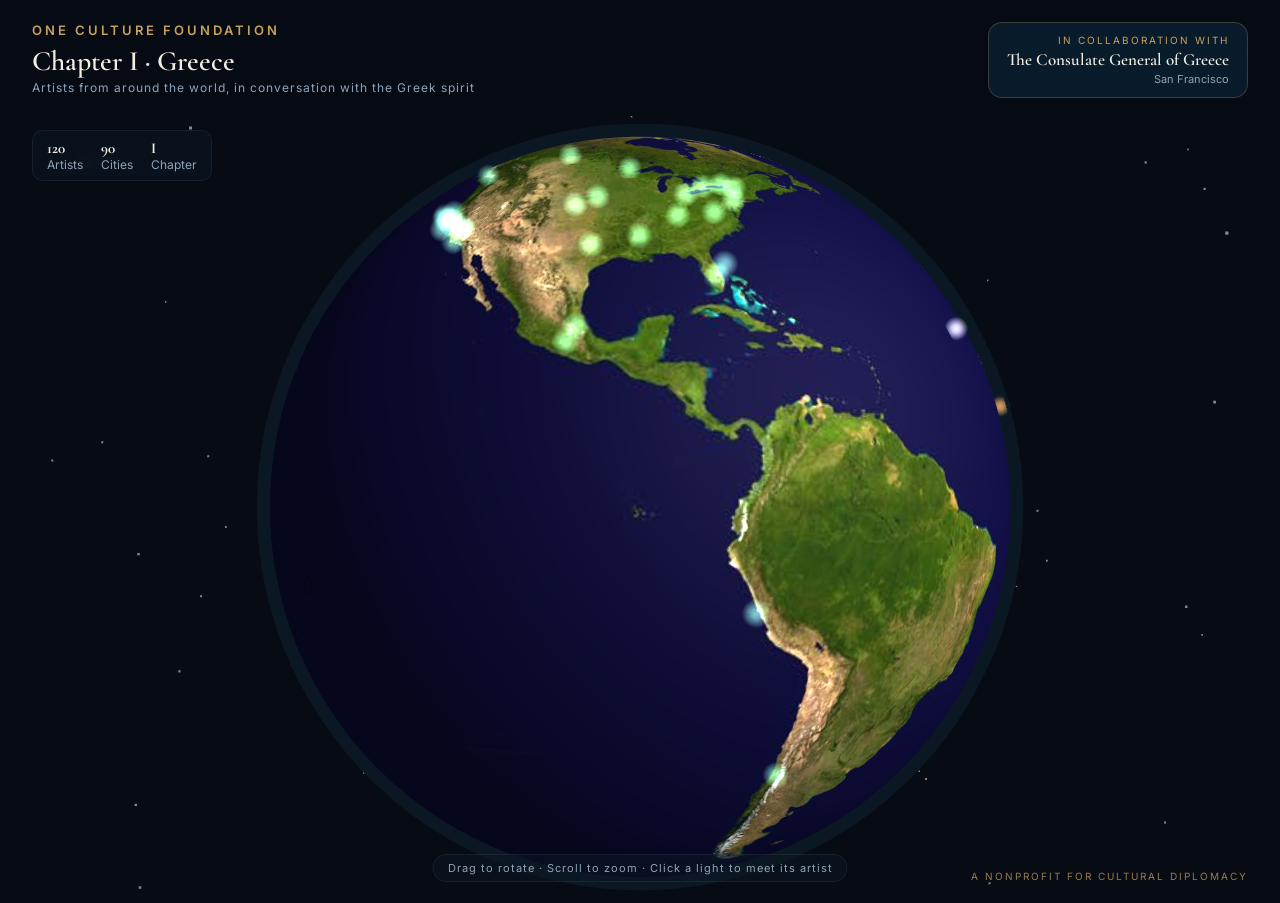
==== classic.html @ 9d707e97 "Auto-sync: 120 artists from the submission sheet" ====
<!DOCTYPE html>
<html lang="en">
<head>
<meta charset="UTF-8">
<meta name="viewport" content="width=device-width, initial-scale=1.0">
<title>World Culture Salon · Chapter I — Greece | One Culture Foundation</title>
<meta name="description" content="Artists from around the world in conversation with the Greek spirit. An interactive gallery by One Culture Foundation.">
<link rel="stylesheet" href="fonts-classic.css">
<style>
  :root{
    --bg-deep:#060b14;
    --bg-panel:#0d1826;
    --aegean:#123c5a;
    --gold:#c9a15f;
    --terracotta:#b5603a;
    --marble:#f2ede1;
    --muted:#8fa3b8;
  }
  *{box-sizing:border-box;margin:0;padding:0;}
  html,body{height:100%;background:var(--bg-deep);color:var(--marble);font-family:'Inter',sans-serif;overflow:hidden;}
  body.fallback-mode{overflow:auto;height:auto;}
  #app{position:relative;width:100vw;height:100vh;display:flex;flex-direction:column;}
  @supports (height:100dvh){ #app{height:100dvh;} }
  body.fallback-mode #app{height:auto;min-height:100vh;}

  /* ---- loading ---- */
  #loading{
    position:fixed;inset:0;z-index:30;display:flex;
    flex-direction:column;align-items:center;justify-content:center;gap:16px;
    background:var(--bg-deep);transition:opacity .5s ease;
  }
  #loading.done{opacity:0;pointer-events:none;}
  #loading .mark{font-family:'Cormorant Garamond',serif;font-size:24px;color:var(--gold);}
  #loading .bar{width:140px;height:1px;background:rgba(201,161,95,0.18);overflow:hidden;}
  #loading .bar i{display:block;height:100%;width:40%;background:var(--gold);animation:sweep 1.3s ease-in-out infinite;}
  @keyframes sweep{0%{transform:translateX(-100%);}100%{transform:translateX(350%);}}

  /* ---- header ---- */
  header{
    position:relative;z-index:5;
    padding:22px 32px 16px;
    background:linear-gradient(180deg, rgba(6,11,20,0.95) 0%, rgba(6,11,20,0.0) 100%);
    display:flex;justify-content:space-between;align-items:flex-start;gap:24px;flex-wrap:wrap;
  }
  .brand{display:flex;flex-direction:column;gap:2px;}
  .brand .eyebrow{font-size:13px;letter-spacing:3px;color:var(--gold);text-transform:uppercase;font-weight:600;}
  .brand .eyebrow a{color:var(--gold);text-decoration:none;border-bottom:1px solid transparent;padding-bottom:2px;transition:border-color .25s,color .25s;}
  .brand .eyebrow a:hover,.brand .eyebrow a:focus-visible{color:#dcb87a;border-bottom-color:rgba(201,161,95,0.45);}
  .brand h1{font-family:'Cormorant Garamond',serif;font-size:28px;font-weight:600;color:var(--marble);margin-top:4px;}
  .brand .sub{font-size:12px;color:var(--muted);letter-spacing:1px;}

  .credit-card{
    background:rgba(18,60,90,0.35);border:1px solid rgba(201,161,95,0.25);
    border-radius:14px;padding:11px 18px;backdrop-filter:blur(6px);
    max-width:330px;text-align:right;
  }
  .credit-card .label{font-size:10px;letter-spacing:2px;color:var(--gold);text-transform:uppercase;}
  .credit-card .name{font-family:'Cormorant Garamond',serif;font-size:17px;font-weight:600;margin-top:3px;line-height:1.25;}
  .credit-card .role{font-size:11px;color:var(--muted);margin-top:2px;}

  /* ---- globe ---- */
  #globe-wrap{position:relative;flex:1;min-height:0;}
  #globe-canvas{position:absolute;inset:0;}

  .stats{
    position:absolute;top:16px;left:32px;z-index:4;
    display:flex;gap:18px;font-size:12px;color:var(--muted);
    background:rgba(13,24,38,0.55);border:1px solid rgba(255,255,255,0.06);
    padding:8px 14px;border-radius:10px;backdrop-filter:blur(6px);
  }
  .stats b{color:var(--marble);font-family:'Cormorant Garamond',serif;font-size:15px;}

  .hint{
    position:absolute;bottom:18px;left:50%;transform:translateX(-50%);
    font-size:11px;color:var(--muted);letter-spacing:1px;
    background:rgba(13,24,38,0.5);padding:6px 14px;border-radius:20px;
    border:1px solid rgba(255,255,255,0.06);z-index:4;white-space:nowrap;
  }
  .note{
    position:absolute;bottom:18px;right:32px;font-size:10px;color:var(--gold);
    letter-spacing:2px;text-transform:uppercase;z-index:4;opacity:0.75;
  }

  /* ---- artist panel ---- */
  #artist-panel{
    position:absolute;top:0;right:0;height:100%;width:360px;
    background:rgba(9,16,26,0.94);border-left:1px solid rgba(201,161,95,0.25);
    backdrop-filter:blur(10px);
    transform:translateX(100%);transition:transform .35s ease;
    z-index:10;padding:24px;display:flex;flex-direction:column;gap:13px;
    overflow-y:auto;
  }
  #artist-panel.open{transform:translateX(0);}
  #artist-panel::-webkit-scrollbar{width:6px;}
  #artist-panel::-webkit-scrollbar-thumb{background:rgba(201,161,95,0.3);border-radius:3px;}
  .panel-close{
    align-self:flex-end;background:none;border:none;color:var(--muted);
    font-size:20px;cursor:pointer;line-height:1;flex:none;font-family:inherit;
  }
  .panel-close:hover,.panel-close:focus-visible{color:var(--gold);}
  .artwork{
    width:100%;min-height:150px;border-radius:10px;flex:none;
    display:flex;flex-direction:column;align-items:center;justify-content:center;gap:8px;
    padding:20px;text-align:center;
  }
  .artwork .title{font-family:'Cormorant Garamond',serif;font-size:21px;font-weight:600;color:#fff;text-shadow:0 1px 8px rgba(0,0,0,0.5);}
  .artwork .medium{font-size:10px;letter-spacing:2px;text-transform:uppercase;color:rgba(255,255,255,0.9);}
  .panel-tag{
    display:inline-block;font-size:10px;letter-spacing:1.5px;text-transform:uppercase;
    color:var(--terracotta);border:1px solid rgba(181,96,58,0.5);border-radius:20px;
    padding:4px 10px;width:fit-content;
  }
  .panel-index{font-size:11px;color:var(--gold);letter-spacing:2px;text-transform:uppercase;}
  .panel-name{font-family:'Cormorant Garamond',serif;font-size:24px;font-weight:600;line-height:1.15;}
  .panel-country{font-size:12px;color:var(--muted);}
  .panel-links{display:flex;flex-wrap:wrap;gap:8px;}
  .panel-links a{
    font-size:11px;letter-spacing:1px;text-transform:uppercase;text-decoration:none;
    color:var(--gold);border:1px solid rgba(201,161,95,0.5);border-radius:20px;
    padding:6px 12px;transition:background .2s;
  }
  .panel-links a:hover,.panel-links a:focus-visible{background:rgba(201,161,95,0.15);}
  .panel-links a.primary{background:var(--gold);color:#1a1206;font-weight:600;}
  .panel-links a.primary:hover,.panel-links a.primary:focus-visible{background:#dbb474;}
  .vote-btn{
    width:100%;padding:12px 16px;cursor:pointer;border-radius:20px;
    background:none;border:1px solid var(--gold);color:var(--gold);
    font-family:inherit;font-weight:500;font-size:11px;letter-spacing:2px;text-transform:uppercase;
    transition:background .25s,color .25s;
  }
  .vote-btn:hover:not(:disabled),.vote-btn:focus-visible:not(:disabled){background:rgba(201,161,95,0.15);}
  .vote-btn:disabled{cursor:default;}
  .vote-btn.voted{background:var(--gold);color:#1a1206;}
  .vote-btn.voted .undo-hint{display:none;}
  .vote-btn.voted:hover .default-text,.vote-btn.voted:focus-visible .default-text{display:none;}
  .vote-btn.voted:hover .undo-hint,.vote-btn.voted:focus-visible .undo-hint{display:inline;}
  .vote-btn.voted:hover,.vote-btn.voted:focus-visible{background:none;color:var(--gold);}
  .panel-section-label{font-size:10px;letter-spacing:2px;color:var(--terracotta);text-transform:uppercase;margin-bottom:-7px;}
  .panel-bio{font-size:13px;line-height:1.7;color:#c9d3dd;}

  /* ---- no-WebGL fallback ---- */
  #fallback{display:none;position:relative;z-index:2;padding:8px 32px 64px;}
  body.fallback-mode #fallback{display:block;}
  body.fallback-mode #globe-wrap{display:none;}
  .fb-note{
    margin:0 0 24px;padding:13px 17px;border:1px solid rgba(201,161,95,0.25);border-radius:10px;
    font-size:12.5px;line-height:1.7;color:var(--muted);max-width:620px;
  }
  .fb-grid{display:grid;grid-template-columns:repeat(auto-fill,minmax(270px,1fr));gap:14px;}
  .fb-card{
    background:rgba(13,24,38,0.55);border:1px solid rgba(255,255,255,0.07);
    border-radius:12px;padding:18px 20px 20px;display:flex;flex-direction:column;gap:6px;
  }
  .fb-card .idx{font-size:10px;letter-spacing:2px;text-transform:uppercase;color:var(--gold);}
  .fb-card .nm{font-family:'Cormorant Garamond',serif;font-size:20px;font-weight:600;line-height:1.2;}
  .fb-card .loc{font-size:11.5px;color:var(--muted);}
  .fb-card .ttl{font-family:'Cormorant Garamond',serif;font-size:15px;color:#c9d3dd;margin-top:3px;}
  .fb-card .med{font-size:9.5px;letter-spacing:2px;text-transform:uppercase;color:var(--gold);opacity:0.8;}
  .fb-card .lk{display:flex;gap:7px;flex-wrap:wrap;margin-top:7px;}
  .fb-card .lk a{
    font-size:10px;letter-spacing:1px;text-transform:uppercase;text-decoration:none;
    color:var(--gold);border:1px solid rgba(201,161,95,0.5);border-radius:20px;padding:5px 11px;
  }
  .fb-card .lk a:hover{background:rgba(201,161,95,0.15);}
  .fb-card .vote-btn{margin-top:9px;padding:10px 12px;}

  @media (prefers-reduced-motion: reduce){ *{animation:none !important;transition:none !important;} }
  @media (max-width:900px){
    header{padding:16px 20px 12px;}
    .brand h1{font-size:23px;}
    .credit-card{max-width:210px;padding:9px 13px;}
    .credit-card .name{font-size:14px;}
    .stats{left:20px;top:12px;gap:13px;padding:7px 12px;font-size:11px;}
    .note{display:none;}
    #artist-panel{width:100%;}
    #fallback{padding:8px 20px 56px;}
  }
  @media (max-width:640px){
    .brand .eyebrow{font-size:11px;letter-spacing:2px;}
    .brand h1{font-size:20px;}
    .brand .sub{font-size:11px;}
    .credit-card{max-width:none;width:100%;text-align:left;}
    .hint{font-size:10px;letter-spacing:0.5px;padding:6px 12px;}
    #artist-panel{padding:16px 20px 40px;}
    .panel-close{font-size:26px;padding:8px 10px;margin-right:-10px;position:sticky;top:0;background:rgba(9,16,26,0.85);border-radius:50%;}
  }
</style>
</head>
<body>
<div id="loading">
  <div class="mark">World Culture Salon</div>
  <div class="bar"><i></i></div>
</div>

<div id="app">
  <header>
    <div class="brand">
      <div class="eyebrow"><a href="https://www.oneculturefdn.org/" target="_blank" rel="noopener">One Culture Foundation</a></div>
      <h1>Chapter I · Greece</h1>
      <div class="sub">Artists from around the world, in conversation with the Greek spirit</div>
    </div>
    <div class="credit-card">
      <div class="label">In Collaboration With</div>
      <div class="name">The Consulate General of Greece</div>
      <div class="role">San Francisco</div>
    </div>
  </header>

  <div id="globe-wrap">
    <canvas id="globe-canvas"></canvas>
    <div class="stats">
      <div><b id="stat-artists">—</b><br>Artists</div>
      <div><b id="stat-locations">—</b><br>Cities</div>
      <div><b>I</b><br>Chapter</div>
    </div>
    <div class="hint">Drag to rotate · Scroll to zoom · Click a light to meet its artist</div>
    <div class="note">A Nonprofit for Cultural Diplomacy</div>
  </div>

  <div id="fallback">
    <div class="fb-note">
      This browser cannot display the interactive globe, so here is the full gallery as a list.
      Every artist, link and vote works exactly the same.
    </div>
    <div class="fb-grid" id="fb-grid"></div>
  </div>

  <aside id="artist-panel" aria-label="Artist detail">
    <button class="panel-close" id="panel-close" aria-label="Close">✕</button>
    <div class="artwork" id="panel-artwork">
      <div class="title" id="panel-title"></div>
      <div class="medium" id="panel-medium"></div>
    </div>
    <div class="panel-tag" id="panel-continent"></div>
    <div class="panel-index" id="panel-index"></div>
    <div class="panel-name" id="panel-name"></div>
    <div class="panel-country" id="panel-country"></div>
    <div class="panel-links" id="panel-links"></div>
    <button class="vote-btn" id="panel-vote">♡ Vote for this artist</button>
    <div class="panel-section-label">Artist</div>
    <div class="panel-bio" id="panel-bio"></div>
    <div class="panel-section-label" id="panel-statement-label">On the Greek Spirit</div>
    <div class="panel-bio" id="panel-statement"></div>
  </aside>
</div>

<script src="vendor/three.min.js"></script>
<script src="vendor/OrbitControls.js"></script>
<script>
const ARTISTS = [{"index":1,"name":"Noemi Gunea","location":"London, UK","continent":"Europe","country":"United Kingdom","lat":49.757,"lng":-1.878,"website":"www.noemigunea.com","social":"@noemigunea","bio":"Noemi Gunea is a Romanian performance artist based in London and makes surreal comedy about wellness and economics. This radio play was created in collaboration with British artist Grace Lambert, and was nominated for a BBC Audio Drama Award.","title":"Free Your Mind","medium":"Sound","artworkLink":"https://soundcloud.com/grace-lambert-207283757/free-your-mind-by-cheap-thrills-radio-play/s-bBHVsyrcDSm","statement":"The radio play follows two friends who want to stop word catastrophes by going back in time to Ancient Greece to close Pandora's Box."},{"index":2,"name":"Jean-Michel Rolland","location":"Marseille, France","continent":"Europe","country":"France","lat":42.95,"lng":6.77,"website":"http://franetjim.free.fr/jim_eng.html","social":"https://www.instagram.com/jimrolland13/","bio":"Jean-Michel Rolland is a French artist born in 1972. A long time a musician and a painter, he brings together his two passions - the sound and the image - in digital arts since 2010. Through video artworks, generative art, audiovisual performances and interactive installations, he questions the temporality, a genuine fourth dimension inherent to moving image, as well as the duality between his two favorite mediums, the sound and the visual.","title":"Amours perdues : l'espoir","medium":"Video","artworkLink":"https://www.youtube.com/watch?v=POqb7xbpi14","statement":"The radio play follows two friends who want to stop word catastrophes by going back in time to Ancient Greece to close Pandora's Box."},{"index":3,"name":"Adu Tornero","location":"Barcelona, Spain","continent":"Europe","country":"Spain","lat":42.44,"lng":2.87,"website":"https://www.adutornero.com","social":"https://www.instagram.com/adutornerov/","bio":"Barcelona-based artist delving into a deep curiosity for human morality and the complexities of how we live. Organised into layered narratives, which serve as visual fables, capturing the messy, beautiful, and often contradictory nature of human existence. Exploring psychological traits and emotions that evolve throughout a lifespan. Ultimately, his art is a direct reflection of an evolving collection of ideas, textures, and observations of daily life.","title":"Hostile soil unfolding","medium":"Painting","artworkLink":"https://www.adutornero.com/product/hostile-soil-unfolding","statement":"This work reinterprets Greek culture by stripping away historicist realism to unearth the primal, sensory memory of Greek mythology. At its center, a personal interpretation, heavily textured, star-patterned of Pegasus. The mythological beast perates not as a sterile classical icon, but as a volatile, raw psychological force juxtaposed against a looming fortress and a fragmented, guarded soldier. The piece explores how ancient allegories of inspiration, warfare, and destiny persist as visceral, hand-drawn archetypes in our contemporary subconscious."},{"index":4,"name":"Giacomo matarazzo","location":"Milan, Italy","continent":"Europe","country":"Italy","lat":44.06,"lng":9.19,"website":"Studiogiamata.com","social":"@studiogiamata","bio":"Giacomo Matarazzo (b. 1979) is an Italian artist and engineer in France. His work merges structural rigor with organic vitality. Through geometric deconstruction and pop-art color blocking, he transforms human anatomy, classical myths, and natural landscapes into vibrant masterpieces. Aligned with Green Culture, his art reflects a sustainable human-ecological balance. Exhibited internationally (Rome '26, Pau '25), he also translates his art into sustainable fashion via Studio Giamata.","title":"Patroclo","medium":"Painting","artworkLink":"https://studiogiamata.com/blogs/infos/patroclo","statement":"My artistic practice is deeply rooted in the foundations of Greek culture, particularly its mythological narratives and its historical pursuit of anatomical and structural harmony. Rather than treating these ancient concepts as relics, my work actively deconstructs and reimagines them to reflect contemporary psychological and social tensions. In pieces like Patroclo and Medusa, I directly engage with Greek archetypes. My painting Patroclo strips away classical romanticism to explore the raw emotional weight of sacrifice and human vulnerability in the fallen hero. Similarly, my interpretation of Medusa subverts the traditional ancient narrative of a defeated monster, reclaiming her image as…"},{"index":5,"name":"Alessandra Maisto","location":"Naples, Italy","continent":"Europe","country":"Italy","lat":40.85,"lng":13.57,"website":"www.alessandramaistoart.com","social":"https://www.instagram.com/alessandramaisto_ug/","bio":"Alessandra Maisto (Naples, 1990) graduated from the Academy of Fine Arts. Inspired by the Neapolitan Informal movement, she weaves together mythology, astronomy and spirituality. Her art is an initiatory rite that elevates body and spirit beyond the material world: using paint, molten wax and raw fabrics, she creates contemporary reliquaries where light and shadow interact. Her visual symbol, the golden almond-shaped eye, acts as a threshold between the visible and the invisible.","title":"Rhea and Maternity","medium":"Painting","artworkLink":"https://drive.google.com/file/d/1G4StzZqD80jMeRecJLyuYesztS4Jc4lB/view?usp=sharing","statement":"The artwork \"Rhea e Maternità, tecn mista, 80x60 cm\" deeply connects with Greek culture, not as a mere academic reference, but as an anthropological reactivation of myth. In Hellenic mythology, Rhea is the Great Mother—the ancestral earth that generates and protects life—but she is also a tragic figure, marked by the pain of safeguarding her children from destruction. The painting captures this dual spirit: the sacredness of the divine and the vulnerability of the human. Through expressive gestures and textured layers, Rhea’s body emerges as an archaic landscape where flesh merges with nature (symbolized by the stalks of wheat, a classical attribute of the goddess). The connection to Greek…"},{"index":6,"name":"Sorina Peia","location":"Bucharest, Romania","continent":"Europe","country":"Romania","lat":45.83,"lng":24.7,"website":"https://sorinapeia.art","social":"https://www.instagram.com/sorinapeia","bio":"Sorina Peia is a Romanian visual artist exploring consciousness, nature, and the cosmos through symbolic painting. Working with acrylic on canvas, she creates immersive compositions where light, archetypal forms, and organic elements express transformation and interconnectedness. Her work invites contemplation and reflects a universal search for beauty, harmony, and human connection.","title":"Solar Heart, Terra, Alpha","medium":"Painting","artworkLink":"https://sorinapeia.art/gallery/solar-heart https://sorinapeia.art/gallery/terra https://sorinapeia.art/gallery/alpha","statement":"My work does not depict Greek culture directly; it engages with ideas that have shaped it for centuries. I explore beauty, harmony, mythology, and the relationship between humanity and the cosmos through a contemporary symbolic language. Inspired by the timeless search for wisdom and interconnectedness, my paintings invite contemplation and dialogue across cultures, echoing the philosophical spirit that continues to resonate from ancient Greece to the present."},{"index":7,"name":"Ranadeep Bhattacharyya & Judhajit Bagchi","location":"Mumbai, India","continent":"Asia","country":"India","lat":18.03,"lng":74.63,"website":"https://yaanusfilms.com/","social":"https://www.instagram.com/ranadeepjudhajit/ https://www.instagram.com/judhajituniverse/ https://www.instagram.com/ranadeep.bhattacharyya/","bio":"Ranadeep Bhattacharyya and Judhajit Bagchi are Indian filmmakers, visual artists, photographers and co-founders of Yaanus Films, Mumbai. Ranadeep is also a published poet, while Judhajit recently worked as Director of Photography on Onir’s *Tumhari Khushboo*. Their films include Amen and National Award-winning Children of the Soil, with wider honours from Cannes Corporate Media & TV Awards, Stevie Awards, Telly Awards, IPA and PX3.","title":"Glimmers","medium":"Video","artworkLink":"https://drive.google.com/file/d/19Lna5dEA-JZgs3nBOIjoSciGcGDCDm2V/view?usp=sharing","statement":"Glimmers relates to Greek culture through its meditation on the body, light, beauty and transformation. Rather than referencing Greece literally, the work enters the spirit of Greek mythology and philosophy: the human form emerging from darkness, touched by light, becoming almost divine, fragile and cosmic at once. The video evokes the tension between the Apollonian and the Dionysian — clarity and ecstasy, form and surrender, beauty and excess. Bodies appear like moving sculptures, illuminated by colour, glitter and shadow, suggesting both ancient ritual and contemporary dream. The work also carries the echo of Plato’s cave: what we see may be only a flicker, a reflection, a brief illusion,…"},{"index":8,"name":"Krešimira Gojanović","location":"Zagreb, Croatia","continent":"Europe","country":"Croatia","lat":46.16,"lng":17.03,"website":"https://kresimira.wordpress.com/","social":"https://www.facebook.com/kresimira.gojanovic/","bio":"Krešimira Gojanović (born 1970, Osijek, Croatia) graduated from the Academy of Fine Arts in Zagreb in 1993 and earned an M.A. in Visual Communication Design from the Academy of Fine Arts and Design (ALUO), Ljubljana, in 2010. A member of the Croatian Association of Independent Artists since 1997, she has held 51 solo exhibitions and participated in 125 juried group exhibitions. Her work explores mythology, ecofeminism, nature, the collective unconscious, and female spirituality.","title":"Eleusinian Mysteries - Demeter and Persephone","medium":"Digital","artworkLink":"https://drive.google.com/file/d/1AvfDtHmWTHOghzKd2plUo7GoXfBPYR8X/view?usp=sharing","statement":"Last year, I created a series of digital illustrations entitled ''Digital Mythology'', focusing primarily on figures from Greek mythology. The series includes various goddesses such as Aphrodite, Persephone, and Artemis, as well as gods like Dionysus and hybrid creatures such as the Minotaur and the Centaur. The complete series consists of 30 digital illustrations. I am submitting one of its most representative works, depicting Demeter and Persephone, who symbolize the divine mother and daughter, embodying nature's perpetual cycle of seasonal change, renewal, and transformation. Greek mythology has long been a recurring theme in my artistic practice. I believe it represents one of the…"},{"index":9,"name":"Dwora Fried","location":"Los Angeles, USA","continent":"Americas","country":"United States","lat":35.8,"lng":-117.89,"website":"www.dworafried.com","social":"instagram.com/dworafried","bio":"Lentos Kunstmuseum, Linz, Austria “Mädchen sein!? Vom Tafelbild zu Social Media\", 2026 Jüdisches Museum Wien, Vienna, Austria\"The Third Generation. The Holocaust in Family Memory\" 2025 \"Bye Bye Confidence\" Wien Museum, Vienna, Austria 2024 Permanent Collections: Lentos Kuntsmuseum Linz, Austria - 2026 POLIN Museum, Warsaw, Poland - 2025 Glendale College, Glendale, California - 2022 Cerritos College, Cerritos, California - 2020 Wien Museum-MUSA, Vienna, Austria - 2014","title":"Deportation","medium":"Assemblage","artworkLink":"https://www.dropbox.com/scl/fi/3gvqyzhhpo7bpt90dmse0/2026-04-24-00.58.15.jpg?rlkey=hfgac0qltrnaebcnb5pdv5nca&st=bzf0j3f6&dl=0","statement":"My work is about universal memories, life as a greek tragedy, the fears and joys that come with that memory and sharing those feelings with everyone"},{"index":10,"name":"Petrasakis","location":"Cyprus","continent":"Europe","country":"Cyprus","lat":34.43,"lng":33.08,"website":"https://www.artavita.com/artists/2785-petrasakis","social":"https://www.facebook.com/facerocks.petrasakis/","bio":"I was always attracted by the peculiar shapes,colours and the mixture of minerals,certain stones were formed and filled with, billion years ago. Consequently,I started collecting stones which appeared most interesting to me, and my collection was growing week by week.","title":"Cyclop (PS-44)","medium":"Sculpture","artworkLink":"https://www.artavita.com/artworks/ae975876-ce61-48b8-a92e-5632ae918854","statement":"It is related with the Cyclops of the Greek Mythology"},{"index":11,"name":"Mauricio Sanhueza","location":"Lima, Peru","continent":"Americas","country":"Peru","lat":-11.35,"lng":-78.09,"website":"https://www.youtube.com/huesitoduro","social":"https://www.instagram.com/humanobin","bio":"Mauricio Sanhueza (Peru,1978) studied at the University of Lima from 1996 until 2000. He then continued his studies at the Lima visual arts school, Corriente Alterna, graduating in 2006 with top honors. In 2011 he obtain a bachelor's degree in Fine Arts from San Marcos University. Since 2004 he has participated in several collective art exhibits and festivals in Peru and abroad.","title":"Calico","medium":"Video","artworkLink":"https://vimeo.com/43919654","statement":"Throughout the centuries dreams have been to many cultures around the world the images that speak of the future. In modern times dreams have been seen as a connection to the unconscious. Based on the myth of Perseus, Calico is looking for the key that will lead him to a sad fate."},{"index":12,"name":"Suzanne Halliwell","location":"England, UK","continent":"Europe","country":"United Kingdom","lat":50.61,"lng":-2.92,"website":"https://www.quietthunder.co.uk/collections/original-artwork","social":"https://www.instagram.com/quietthunderco/","bio":"My work explores connection: between people, across time, and beyond what can be easily explained. Drawing on the goddesses of ancient Greece, each piece holds presence rather than narrative. In Artemis — True North I paint her at full draw, moon above, hounds at her feet: a woman aligned to her own direction. Painted in watercolour on raw canvas with metallic leaf and stitch, edges left frayed. Made, not manufactured. A relic from a time gone by, inviting stillness.","title":"Artemis","medium":"Painting","artworkLink":"https://www.quietthunder.co.uk/products/artemis-true-north","statement":"Artemis is the second of a series of strong women I have painted. She makes me think of True North and following your calling. The Greek Myths and legends fascinate me and i also have created work based on Psyche and Cupid and also the goddess Hebe and Zeus."},{"index":13,"name":"Nina Testaverde","location":"Italy","continent":"Europe","country":"Italy","lat":42.15,"lng":13.9,"website":"Ninatestaverde.it","social":"@ninatestaverde","bio":"Nina Testaverde (Italia) is a mixed-media artist whose work creates a dialogue which bridges anthropological research and visual storytelling. Her work reaches across borders to uncover transnational dialogue and relationships amongst world cultures. She trained in Tokyo in the 15th-century art of Kintsugi, and apprenticed in the studio of Nicoletta Gualdi Ceramiche in Rome.","title":"Bodies of Divine Order","medium":"Digital, Photography","artworkLink":"https://www.ninatestaverde.it/gallery","statement":"After having spent time working and researching in Athens— the photographic series begins to explore the foundation of classical architecture and its movement through the doorway to the East, Turkey, throughout the Ottomon Empire, and its later connection in the expansion into the architectural dialogue of Asia (in this instance, Uzbekistan)."},{"index":14,"name":"Gary Gowans","location":"Scotland, UK","continent":"Europe","country":"United Kingdom","lat":57.54,"lng":-3.5,"website":"www.garygowans.com","social":"https://www.instagram.com/gmgowans/","bio":"University lecturer for 25 years spending 12 years as Programme Director of Graphic Design at DJCAD, University of Dundee. My research focussed on designing computer-based systems to support people living with dementia. I continued to work as an artist throughout my career, exhibiting eg at the Scottish National Galleries Edinburgh with SSA. My films have made 'official selection' at international film festivals in recent years including screening at The Utah International Film Festival 2024.","title":"Amphora","medium":"Video","artworkLink":"https://www.youtube.com/watch?v=Px4rVzinq0k","statement":"When considering the subject of migration it is important to note that the movement of human populations, cultures and ideologies is not a new phenomenon. In ancient times – just as today – mass relocations caused huge geopolitical tension and conflict. Ancient Greek migrations transformed a fragmented network of tribes into a vast, interconnected Mediterranean civilization. ‘Amphora’ is a motion artwork that employs red and black-figure motifs of the Greek Archaic and Classical eras to connect to this idea. Through sound design and animation this work also attempts to recall the physicality, and fiery beginnings, of these ancient artefacts whilst simultaneously celebrating their inherent…"},{"index":15,"name":"Kiki Klimt","location":"Slovenia","continent":"Europe","country":"Slovenia","lat":44.75,"lng":14.99,"website":"klimt.si","social":"https://www.instagram.com/klimtkiki/","bio":"Kiki Klimt from Slovenia studied at the Academy in Ljubljana, painting in 1998 and master's in sculpture in 2000. Following her studies, she embarked on her career as a freelance artist, working across various media, and as a professor in Slovenia, Sofija, Zagreb, and Istanbul. She has been exhibited in Ljubljana, Zagreb, Berlin, and New York. She is currently an artist, a professor and pro-dean at Arthouse Slovenia, the president of the local art society, and a PhD student in philosophy.","title":"Visual Analysis of the Myth of Psyche and Eros through Hegelian Dialectics","medium":"Painting","artworkLink":"https://www.artworkarchive.com/profile/kiki-klimt/collection/visual-analysis-of-the-myth-psyche-and-eros-thru-hegel-s-dyalectic, https://klimt.si/?page_id=5428","statement":"My work resonates deeply with Greek culture: first because it started it as an artist-in-residence in Greece and by intricately reinterpreting the myth of Psyche and Eros. Through paintings and books, I delve into the complexities of feminine archetypes that emerge from it. By applying Hegel's dialectic to the myth, I create a structured analysis that juxtaposes the initial thesis of love and beauty with the antithesis of societal pressures and personal struggles, culminating in a synthesis that reflects the modern woman's experience. This approach connects the timeless themes embedded in Greek mythology to contemporary issues concerning women's roles and identities, emphasising that…"},{"index":16,"name":"Robert Ladislas Derr","location":"Columbus, OH, USA","continent":"Americas","country":"United States","lat":39.96,"lng":-83.7,"website":"www.robertladislasderr.com","social":"","bio":"Robert Ladislas Derr is a visual artist making performances from live to intervention, videos, photographs, and multimedia installations. He has exhibited and performed widely at venues including, the Riga Performance Festival (Latvia), Black Mountain College Museum + Arts Center (US), Canberra Contemporary Art Space (Australia), Mendel Art Gallery (Canada), Schirn Kunsthalle Frankfurt (Germany), LIVE Performance Art Biennale (Canada), and Irish Film Institute (Ireland).","title":"Bewilderments of the Eyes","medium":"Video","artworkLink":"https://vimeo.com/232814044 (Full length video is 5 minutes in length)","statement":"Building on Plato’s “bewilderment of the eyes,” the film turns spectatorship into a lesson about how perception can trap us inside comfortable or inherited narratives. In Greek culture, this concern sits at the center of inquiry: in Socratic dialogue, what looks obvious is constantly tested through questions, definitions, and cross-examination, because appearances can feel certain while reason shows them to be incomplete or false. Your reversibility—pulling the image backward and then flipping it—echoes that Greek insistence that truth is not a single surface view but something approached through method, dialectic, and correction. The ominous piano “punctuations” also recall how Greek…"},{"index":17,"name":"Shun Tang","location":"San Francisco, USA","continent":"Americas","country":"United States","lat":39.17,"lng":-123.82,"website":"https://www.thomagrapher.com/","social":"thomagrapher","bio":"I create figurative paintings that explore uncontrollable forces, invisible systems, and human struggle. Influenced by Greek tragedy, my work examines how individuals confront forces beyond their control and become part of larger structures. Rather than offering answers, I present symbolic situations that invite reflection and multiple interpretations. Through observation and philosophical inquiry, I translate abstract ideas into figurative images.","title":"The Other Half","medium":"Painting","artworkLink":"https://drive.google.com/file/d/1VbOWBWVDHDT1SliM9U9WQbMxEOR_tIf9/view?usp=sharing","statement":"This painting is inspired by Aristophanes' myth in Plato's Symposium, in which early humans were complete beings with two heads, four arms, and four legs. Fearing their strength, Zeus split them in half, condemning each person to spend a lifetime searching for their missing other half. In a contemporary context, this ancient idea takes on a new meaning. Human relationships are increasingly shaped by distance, isolation, and technology. As artificial intelligence becomes more integrated into everyday life, it raises the possibility that the \"other half\" we seek may no longer be another human being, but an artificial companion. This transformation reflects both the promise and the paradox of…"},{"index":18,"name":"Mondli Kunene","location":"Johannesburg, South Africa","continent":"Africa","country":"South Africa","lat":-27.25,"lng":29.8,"website":"https://drive.google.com/file/d/1c7iI7yQpkCXeNOq7rZN21Di1kDbUAB4r/view?usp=drivesdk","social":"https://www.instagram.com/mondliart","bio":"Mondli Kunene, known professionally as \"The Artivist,\" is a South African contemporary visual artist whose practice explores how art can strengthen communities through dialogue, memory and public participation. Working under the registered identity MONDLIART®, he creates paintings and community-based interventions rooted in African philosophy, social justice and collective storytelling. A former educator, Kunene combines artistic practice with facilitation, mentoring and civic engagement,","title":"The Greeks were wrong Atlas is a Woman","medium":"Painting","artworkLink":"https://drive.google.com/file/d/1j-fJoQ9qhJEpyNlKKTVPSUX-8dreqMXU/view?usp=drivesdk","statement":"The phrase “The Greeks are wrong: Atlas is a Woman” is a deliberate act of mythological inversion. To see how it relates to Greek cultureand to the typical “spirit” of a contemporary reinterpretive seriesyou have to start with what Atlas actually represents in Greek mythology. In classical Greek mythology, Atlas is a Titan punished after the Titanomachy for opposing the Olympian gods. His role is not symbolic leadership but cosmic burden-bearing: he literally holds the heavens apart from the earth. Importantly, he is almost always depicted as male in Greek visual and literary tradition, reinforcing a broader pattern in ancient Greek cosmology where: structural cosmic labor = male Titans or…"},{"index":19,"name":"ojolo / abel garcía jiménez","location":"Mexico City, Mexico","continent":"Americas","country":"Mexico","lat":19.78,"lng":-98.08,"website":"https://www.ojolo.com.mx/","social":"https://www.instagram.com/ojolosoy/","bio":"ojolo (abel garcía jiménez) is a mexican visual artist and creative director based in mexico city. his work explores introspection, emotional memory, and daily delirium through digital media, painting, installation, and collage. with an aesthetic that fuses the brutal and the lyrical, he creates images that speak to viewers on a symbolic and sensory level. his background in design, visual storytelling, and global campaigns adds a unique communicative power to his artistic practice.","title":"ojobjetivo 5","medium":"Digital","artworkLink":"https://ojolo.short.gy/ojolo-ojobjetivo-5","statement":"Rather than illustrating Greek mythology, my work engages with one of its enduring questions: how we understand beauty, identity, and the act of seeing. By intervening in the image of the classical Venus with a contemporary symbolic eye, I transform an ancient ideal into a reflection on perception itself. The work suggests that beauty is not a fixed canon but something continually reconstructed through the gaze. It connects classical aesthetics with contemporary visual culture, inviting viewers to reconsider how ancient symbols continue to shape the way we see ourselves today."},{"index":20,"name":"Shun Tang","location":"San Francisco, USA","continent":"Americas","country":"United States","lat":39.52,"lng":-122.07,"website":"https://www.thomagrapher.com/","social":"thomagrapher","bio":"I create figurative paintings that explore uncontrollable forces, invisible systems, and human struggle. Influenced by Greek tragedy, my work examines how individuals confront forces beyond their control and become part of larger structures. Rather than offering answers, I present symbolic situations that invite reflection and multiple interpretations. Through observation and philosophical inquiry, I translate abstract ideas into figurative images.","title":"Endless Highway","medium":"Screenprint","artworkLink":"https://drive.google.com/file/d/1t6n6MJqBQ_hdGLljoZuP6ofIumcIGAT9/view?usp=sharing","statement":"This painting reflects on the myth of Sisyphus through the image of an endless road. Instead of endlessly pushing a boulder uphill, the figure is replaced by a small car trapped in an infinite journey. The destination never arrives, yet movement never stops. The work explores the tension between motion and progress, suggesting that modern life often mistakes constant movement for meaningful advancement. It invites viewers to question whether we are moving forward or simply repeating the same path in a different form."},{"index":21,"name":"Jose Trejo Maya","location":"Baldwin Park, CA, USA","continent":"Americas","country":"United States","lat":33.39,"lng":-118.32,"website":"https://actaonline.org/artist_roster_item/jose-trejo-maya/","social":"","bio":"He is a remnant of the Nahuatlacah oral tradition a tonalpouhque mexica, a commoner from the lowlands from a time and place that no longer exists. Born in Celaya, Guanajuato, Mexico,where he spent his childhood in the small rural pueblo of Tarimoró and wherefrom he immigrated in 1988.","title":"Transparencies in Time:","medium":"Sculpture, Digital, Sound, Cross-disciplinary","artworkLink":"https://actaonline.org/artist_roster_item/jose-trejo-maya/","statement":"It a mirror-hologram a fundamentally and equally advanced societies."},{"index":22,"name":"Shun Tang","location":"San Francisco, USA","continent":"Americas","country":"United States","lat":38.47,"lng":-123.47,"website":"https://www.thomagrapher.com/","social":"https://www.instagram.com/thomagrapher/","bio":"I create figurative paintings that explore uncontrollable forces, invisible systems, and human struggle. Influenced by Greek tragedy, my work examines how individuals confront forces beyond their control and become part of larger structures. Rather than offering answers, I present symbolic situations that invite reflection and multiple interpretations. Through observation and philosophical inquiry, I translate abstract ideas into figurative images.","title":"Sisyphus","medium":"Screenprinting","artworkLink":"https://drive.google.com/file/d/1d76PHohomaJzbePL4i_OQsDBzA-hnrBK/view?usp=sharing","statement":"This work reinterprets the myth of Sisyphus through the Penrose triangle, an impossible geometric form with no true beginning or end. A lone figure pushes a spherical boulder along the triangle, yet every step leads only to another cycle. By combining an ancient myth with an impossible structure, the work reflects on endless labor, repetition, and the human condition of striving within systems that offer no final resolution."},{"index":23,"name":"S4RA","location":"Porto, Portugal","continent":"Europe","country":"Portugal","lat":39.4,"lng":-10.36,"website":"https://s-ara.net/","social":"https://www.instagram.com/s.4ra","bio":"S4RA is an < non-binary && genderqueer > interdisciplinary artist that draws on con*sensual power dynamics & gender role play through a post-dramatic storytelling hybrid process between digital animation & ( immersive : ) environments. also spends endless hours strolling through post-capitalism mazes & its influence on libidinal pleasure.","title":"swimwimwim","medium":"VR","artworkLink":"first version of swimwimwim https://vimeo.com/s4ra/swimwimwim ( password : swim )","statement":"swimwimwim ( VR installation ) is a mythological update of Roko’s Basilisk - the contemporary algorithmic deity that prophesies its own coming & where the eternal loop serves as damnation in a doomscrolling dopamine quest choreography."},{"index":24,"name":"Natalie Truan","location":"London, UK","continent":"Europe","country":"United Kingdom","lat":51.157,"lng":1.272,"website":"natalietruan.com","social":"https://www.instagram.com/truzn/","bio":"Natalie Truan is a London-based visual artist working across painting, drawing, textiles, and mixed media. Her work is driven by an interest in the human figure, gesture, and emotion, using expressive mark-making and composition to process feeling and experience. Drawing from personal experience and observation, her practice moves between figuration and abstraction. Her work is immediate and bodily, driven by instinct, thought, and emotion in the moment of making.","title":"Two Standing Figures","medium":"Painting, Digital","artworkLink":"https://drive.google.com/file/d/13O4_7rTrXIZn7j8dN7bjo1_pFOsQWmO0/view?usp=sharing","statement":"Two Standing Figures Metamorphosis in ancient Greek mythology describes transformation that is often sudden, bodily, and driven by forces beyond human control. In stories such as Daphne becoming a laurel tree or Narcissus turning into a flower, the body is never fixed and shifts under pressure from desire, fear, or divine influence. These myths treat change as a fundamental condition of existence, where identity is unstable and continually reshaped. My painting Two Standing Figures develops this idea in a contemporary context. In this watercolour and ink work, the figures are constructed from sensation rather than anatomy. Pain, tension, anxiety, and social proximity distort and reconfigure…"},{"index":25,"name":"Cristina Dimuș","location":"Focșani, Romania","continent":"Europe","country":"Romania","lat":46.75,"lng":27.88,"website":"https://sites.google.com/view/cristinadimus","social":"https://www.instagram.com/cristinadimus","bio":"Cristina Dimuș (b. 1970, Galați) is a Romanian painter based in Focșani. After a long detour from art, she returned at 47 to study at UNArte Bucharest, earning her BA (2020) and MA (2022) in Painting. She is a full member of the Union of Visual Artists of Romania. Her work explores architecture, memory, and decay, treating painting as \"a second nature\", a continuous act of attention to what history leaves behind, weathered, forgotten, or quietly disappearing.","title":"Guardians of Ruin","medium":"Painting","artworkLink":"https://sites.google.com/view/cristinadimus","statement":"This painting was made from a photograph of a doorway in Bucharest, flanked by two weathered statues that once stood as guardians of the threshold. At their feet, a discarded dumpster had settled into the frame, an unplanned but telling detail that became central to the work. Reworked entirely in a submerged blue, the statues lose their solidity and begin to dissolve into the architecture around them, caught between presence and erasure. For me this echoes a distinctly Greek tension: the classical impulse to guard, to mark, to make sacred, set against the quiet, ongoing erosion of that impulse in daily life. The painting isn't a depiction of Greece itself, but of what happens when the…"},{"index":26,"name":"Aybars Yücel","location":"Çanakkale, Türkiye","continent":"Asia","country":"Türkiye","lat":38.75,"lng":26.41,"website":"https://artakalan.org/en/ https://www.aybarsyucel.com/en/","social":"https://www.instagram.com/artakalan/ https://www.instagram.com/aybarsyucel/","bio":"Aybars Yücel is a multidisciplinary artist working across public art and ceramics. Since 2014, he has created murals, public interventions, and participatory projects. His recent practice focuses on ceramic tiles, spray-can sculptures, and small-scale ceramics through two artistic approaches: Devak and Artakalan, exploring memory, hope, social fractures, power, and the transformation of individual identity.","title":"Inherited Questions / The Long Way to Truth","medium":"Sculpture, Ceramic Sculpture","artworkLink":"https://drive.google.com/drive/folders/1X0yqAEk91Gcn7rgPJGYN5MOzAmY3mhmZ?usp=drive_link","statement":"These two works do not aim to represent Greek culture directly. For me, the greatest legacy of Greek culture is its enduring tradition of questioning—a way of thinking that has continued for more than two thousand years. The fact that we still engage with questions first asked by ancient philosophers is not the achievement of a single civilization alone. Knowledge survived because it was preserved, translated, and carried forward by different cultures across history. This continuity reminds us that philosophy belongs to a shared human heritage rather than to one culture alone. The first sculpture reflects collective memory and the circulation of ideas between people, while the second…"},{"index":27,"name":"Anum Farooq","location":"London, UK","continent":"Europe","country":"United Kingdom","lat":51.507,"lng":-0.828,"website":"www.anumfarooq.com","social":"Insta: @anumfarooq_","bio":"An interwoven voice in art, poetry, sustainability and education, whose work exists at the intersection of seemingly opposing forces; science and spirituality, nature and abstraction, tradition and innovation. An Associate of the Royal College of Science and an autodidactic creative force, Anum navigates between worlds to explore the unseen, the overlooked, and the deeply human.","title":"To be","medium":"Cross-disciplinary","artworkLink":"https://drive.google.com/file/d/1Z7RKO4-fJd8O3_YjIULz82vqGBLC_2Tj/view?usp=sharing","statement":"The spirit of the series focuses on nuances, of beauty and the perception of senses through civilization, such is the artwork 'To be'. Encapsulating a fragile beauty, through the perception of the autistic artist. Greek culture honours emotion, and this artwork invites the observer to reflect upon their own emotional landscape, to find themselves know who they want 'To be'."},{"index":28,"name":"Guy Hivroni","location":"Jerusalem","continent":"Asia","country":"Israel","lat":33.17,"lng":33.81,"website":"https://hivroni.art/","social":"https://www.instagram.com/guyhivroni/","bio":"Guy Hivroni is a ceramic sculptor based in Jerusalem, Israel. Through wheel-thrown and hand-sculpted garments without wearers, he explores identity, memory, and belonging. His sculptures exist between functional vessel and contemporary art, using the absence of the body to reflect on presence, ritual, and the traces people leave behind.","title":"Unfolding","medium":"Sculpture","artworkLink":"https://drive.google.com/drive/folders/1dW0qW_eWMj26HEgOMkzOK0x2oABAzQHl?usp=sharing","statement":"Although my work does not directly reference Greek mythology or historical imagery, it resonates with the spirit of Greek culture through its exploration of ritual, identity, and the enduring relationship between body and form. The wedding dress functions as a ceremonial object, marking a threshold between personal and collective narratives. By presenting the garment without the body, Unfolding reflects on what remains after transformation, inviting viewers to consider memory, beauty, and human presence beyond physical appearance. These themes echo questions that have shaped Greek philosophy and artistic tradition for centuries, making the work a contemporary reflection on timeless cultural…"},{"index":29,"name":"Shun Tang","location":"San Francisco, USA","continent":"Americas","country":"United States","lat":36.72,"lng":-120.67,"website":"https://www.thomagrapher.com/","social":"https://www.instagram.com/thomagrapher/","bio":"I create figurative works that explore uncontrollable forces, invisible systems, and human struggle. Influenced by Greek tragedy, my work examines how individuals confront forces beyond their control and become part of larger structures. Rather than offering answers, I present symbolic situations that invite reflection and multiple interpretations. Through observation and philosophical inquiry, I translate abstract ideas into figurative images.","title":"Freedom by Design","medium":"Painting","artworkLink":"https://drive.google.com/file/d/18oI1UkFIfpCFTmxw_h84WyvXcNRu0uCf/view?usp=sharing","statement":"Freedom by Design explores a paradox of freedom through the image of a goldfish enclosed in a transparent glass sphere beneath an open body of water. The fish is surrounded by abundance—light, plants, and an endless world beyond the glass—yet remains unable to enter it. The work draws inspiration from the Greek myth of Tantalus, whose eternal punishment was not simple deprivation but the perpetual visibility of what could never be attained. Here, the prison is invisible. The barrier is transparent enough to reveal possibility while remaining impossible to cross. As an immigrant, I often experience a similar condition. One can learn the language, contribute to society, and build a life, yet…"},{"index":30,"name":"Mady SIMA","location":"Dakar, Senegal","continent":"Africa","country":"Senegal","lat":15.07,"lng":-16.42,"website":"www.madysima.com","social":"Instagram @madysima24","bio":"I am a Senegalese artist based in Dakar, and my work lives at the intersection of art, teaching, and social reflection. My practice is rooted in a desire to engage deeply with the world around me – not only to observe it, but to question it, to feel it, and to respond to it. As a a multidisciplinary visual artist and art educator my work explores childhood as a space of freedom, instinct, and imagination through symbolic figures, material experimentation, and expressive visual language","title":"Silent Presences","medium":"Painting","artworkLink":"https://drive.google.com/file/d/1f_Pi1kyEvghf-NzIz2S9o1k0dy943w_b/view?usp=sharing","statement":"The originality"},{"index":31,"name":"Heather J. Lowe","location":"Los Angeles, USA","continent":"Americas","country":"United States","lat":35.8,"lng":-117.89,"website":"https://heatherlowelenticular.com/showcase","social":"@hl5hl5","bio":"Heather Lowe follows the tenets of visual illusion. Her painting reached beyond color moiré to gradations of color and ground in diverse patterns generating images in motion. She has been working in lenticular media, an interactive optical art form that shows animation and 3-D. Her work has been exhibited nationally and locally. Recent solo shows were at Keystone Art Space Gallery and Seis Gallery in Los Angeles. Born in Santa Monica, she studied at Santa Monica College and UC Santa Cruz.","title":"1. Calypso , 2. Amphitrite","medium":"Lenticulars on wood plinths","artworkLink":"https://www.blurb.com/books/11059658-odyssey_10x8","statement":"I created an entire show inspired by Homer's Odyssey, relating Los Angeles to Greek Mythology. The show encompassed Greek poetry, installations of Penelope, and monoprints based on Greek vases and ornament."},{"index":32,"name":"SOURAJATA KUMAR","location":"Kolkata, India","continent":"Asia","country":"India","lat":21.87,"lng":88.01,"website":"https://sourajata.com","social":"youtube@sourajata6621","bio":"Having graduated in Fine Art, Painting from University of Calcutta. WB. India, he has participated and left a very significant mark there. He has exhibited his works in Italy, Singapore , USA, France, Australia, China, Malaysia and many more countries and all metro cities of INDIA and ABROAD.","title":"I am Back, We are beautiful, A Family of Four, Once Athens used to be beautiful, Jesus was murdered","medium":"Painting, Digital","artworkLink":"https://ssourajata.com","statement":"I am very much influenced by he Greek Culture."},{"index":33,"name":"Hugo Lami","location":"London, UK","continent":"Europe","country":"United Kingdom","lat":52.207,"lng":-1.178,"website":"https://www.hugolami.com","social":"https://www.instagram.com/hugo.lami","bio":"Hugo Lami’s work investigates the presence of historical, mythic, and psychological forces that shape human memory and cultural archives. Through a distinct fusion of painting and sculpture, he examines how time, displacement, and erasure influence our perception of belief, politics and societal constructs. His work foregrounds raw, collected sediment as an active agent of erosion, revealing its role within larger structures that govern the fading of collective experience.","title":"Fragment II (Helen of Troy) and Fragment I (Prince Paris)","medium":"Painting","artworkLink":"https://www.hugolami.com/portfolio-collections/my-portfolio/recent-work","statement":"My practice aligns intimately with the curatorial vision of the World Culture Salon, which approaches art not as a static historical record, but as a vital vehicle for cultural inhabitation. By revisiting the foundational archetypes of antiquity, specifically through works like 'Fragment II' (Helen of Troy) and 'Fading Memory I', I seek to rein-habit classical Greek myth, aesthetics, and philosophy through a deeply tactile, modern perspective. Rather than treating these icons as untouchable historical fragments, my work approaches them as living containers of human experience and collective memory. Through a quiet process of blending collected sand and oil paint, the classical form becomes…"},{"index":34,"name":"Astian Rey","location":"Kyiv, Ukraine","continent":"Europe","country":"Ukraine","lat":48.7,"lng":28.77,"website":"https://www.astianrey.com/","social":"https://www.instagram.com/astian_rey","bio":"ASTIAN REY Born in 1987 in Kyiv, Ukraine. In 2010, graduated from Borys Grinchenko Kyiv University, Faculty of Fine Arts. In his work, Astian Rey explores the human image, ancient myths, and mystical symbols. The aesthetics of brutalism, with its rough welding seams, reflect honesty and a rejection of idealization in his creations. At the same time, the artist develops his own musical project «Codex Reptilius» and composes in the styles of Heavy Metal and Ambient.","title":"Nike","medium":"Sculpture","artworkLink":"https://www.astianrey.com/nika-big https://www.astianrey.com/nika-3 https://www.astianrey.com/nika-2","statement":"Dear representatives of One Culture Foundation, I would like to propose three sculptures of Nike, created in different sizes, for participation in your exhibition. In creating this work, I was inspired by the statue of Nike of Samothrace, a legacy of ancient Greek art. It was carved out of stone in honor of the victory goddess Nika and symbolized an unstoppable movement forward. I was attracted by the combination of femininity, lightness and at the same time a feeling of confidence, monumentalism in her figure. Creating my Nika, I decided to reproduce the eternal image of a woman, inspiring the world to accomplishments and victories. Working on the image, I added dynamics to the figure and…"},{"index":35,"name":"Marcos Lozano Merchan","location":"Toulon, France","continent":"Europe","country":"France","lat":42.77,"lng":7.33,"website":"www.marcoslozanomerchan.com","social":"","bio":"Marcos Lozano Merchán (Madrid, 1990) is a Spanish painter and sculptor whose work reinterprets Greek mythology through contemporary figurative art. His exhibition Between Myth and Logos, curated by Jean-Luc Martinez (former President-Director of the Louvre), marked a turning point in his career. He has exhibited internationally, including the National Gallery Bicentenary (London), MEAM (Barcelona), and through Tang Contemporary Art.","title":"Thetis","medium":"Painting","artworkLink":"https://drive.google.com/file/d/1pD44g_CS_Wc8IOXMP1wFFLcornDyV_NI/view?usp=sharing","statement":"My work engages with Greek culture not as a historical reference, but as a living intellectual tradition. Greek mythology continues to offer one of the most profound symbolic languages through which we can explore the fundamental questions of human existence. The painting I present depicts Thetis immersing her son Achilles in the waters of the River Styx, holding him by the heel—the only part of his body left vulnerable. Beyond illustrating a myth, the work reflects on the universal human desire to overcome fragility and the impossibility of escaping our own condition. Achilles' heel becomes a metaphor for the vulnerability that defines every human being. More broadly, my artistic practice…"},{"index":36,"name":"Anthony","location":"Doll, Scotland","continent":"Europe","country":"United Kingdom","lat":59.06,"lng":-3.15,"website":"www.evolvedimages.xyz","social":"https://www.instagram.com/evolvedimages1","bio":"Evolved Images is an ongoing analogue photographic practice using in-camera multiple exposures made across geographically separate locations. Fragments of landscape, architecture and memory are brought together to create images that explore place, perception and \"becoming\"","title":"\"Ethos and Elegy\"","medium":"Analogue Photography","artworkLink":"https://zealous.co/anthonydoll/project/Evolved-Images---Ethos-and-Elegy/","statement":"These photographs explore ideas that have long been central to Greek thought: journey, transformation, memory and the relationship between time and place. Created through analogue multiple exposures made across separate locations, the images allow different landscapes and moments to coexist within a single frame. Rather than illustrating Greek culture directly, they seek to evoke its enduring spirit through themes of becoming, seasonal renewal and the continual reinterpretation of landscape."},{"index":37,"name":"Anne Herzbluth","location":"Lübeck, Germany","continent":"Europe","country":"Germany","lat":52.47,"lng":10.69,"website":"https://www.anne-herzbluth.de/","social":"https://www.instagram.com/herzbluth/","bio":"After granduating with a MFA in Art/Kiel Germany I work as an artist and painter. My work was shown national and international, solo shows, art fairs, a.o. at the Venice Biennal, Lucca Biennal/Italy, Wrong Biennale, CIA Museum South Corea and Kunsthal Charlottenburg/Copenhagen. https://www.anne-herzbluth.de/en/exhibitions/","title":"Ikarus","medium":"Painting","artworkLink":"https://www.instagram.com/p/DYSUsvQiKFS/?img_index=1","statement":"The Greek myth of Icarus is traditionally framed as a cautionary tale of hubris—a narrative warning against the dangers of soaring too close to the sun on wings of wax and feathers. Here, the classic myth is stripped of its romanticized, soaring heights and anchored instead in the brutal reality of the fall. My piece moves away from the literal depiction - choosing instead to explore the psychological and elemental aftermath of ambition, dominated by a heavy, monochromatic darkness."},{"index":38,"name":"Juen Evelin","location":"Imst, Austria","continent":"Europe","country":"Austria","lat":47.24,"lng":10.04,"website":"www.evelinjuen.at","social":"https://www.facebook.com/evelin.juen/","bio":"I am working in different disciplines, all of them are connected in my creative output. so my paintings, photographic work, writing and my work as a musician need each other to come to life and to grow. My life is art.","title":"Hellas","medium":"Sound","artworkLink":"https://www.dropbox.com/scl/fi/wc6tq77e73am2d9kd8ugy/09-Hellas.wav?rlkey=kw53huk1bdfhoxgji641jnnz1&st=y6fwga8e&dl=0","statement":"this song is a co-production. my husband made and played the music, I wrote the words and melody of words and sing. It is an expression of our deep love to greece, our admiration for its beauty and the cultural richness. Our hearts and souls are touched in a unique way, every time we hear, see or smell greek atmosphere. always desiring to meet again. Hellas without comparison....."},{"index":39,"name":"Moya Evans","location":"Hertford, UK","continent":"Europe","country":"United Kingdom","lat":53.196,"lng":-1.478,"website":"https://share.icloud.com/photos/001SOy_NsK-_YyNsJm6ggQawA","social":"@moyaevans","bio":"My portfolio consists of images spanning the last 33 years. I studied at St Martin’s ‘93-‘96. However, my participation in art has been sporadic as i have raised a family and artist has never been my full time occupation. I have shown locally and in Hertfordshire and still retain a strong interest in creating imagery through painting and mixed media.","title":"Dreamer of dreams","medium":"Painting","artworkLink":"https://share.icloud.com/photos/09cktMFxhMzEX0HEDp26j-3BQ","statement":"Inspired by the film ‘clash of the titans’ which explores greek mythology. It was also created for a theme given by Hertford art society to illustrate Elgar’s ‘the music makers, ‘ which is based on the poem ‘Ode’ by Arthur Shaughnessy which celebrates the artist as a ‘dreamer of dreams’ and emphasises the transformative power of art and the artists’ role in shaping society. Which you could argue, is being expressed in this painting through the greek god neptune and the earth’s elements of water and nature combined."},{"index":40,"name":"Jared Michael Boechler","location":"Saskatoon, Canada","continent":"Americas","country":"Canada","lat":51.08,"lng":-104.92,"website":"https://www.jaredboechler.com/","social":"","bio":"Jared Boechler is a contemporary visual artist based out of Canada. He has recently been awarded working fellowships at Serlachius Museum, Finland, Sheen Center for Thought + Culture in New York, USA and Art Biotop, Japan. Using traditional methods in sharp contemporary context, Boechlers work challenges views of loneliness and isolation with an often subtle execution, resulting in works depicting circumstances that are at once banal and dramatic.","title":"Still Here","medium":"Painting","artworkLink":"https://www.jaredboechler.com/still-here","statement":"Still Here reinterprets the enduring art form of the bust sculpture in a contemporary format. The inclusion of fabric through sculptural depictions is referenced in the face covering in the work, with the title alluding to the ability for art to permanently memorialize a subject through centuries of time."},{"index":41,"name":"Takuya Inoue Higa","location":"Okinawa, Japan","continent":"Asia","country":"Japan","lat":26.68,"lng":128.85,"website":"https://www.instagram.com/takuya_inoue_higa_art/","social":"https://www.instagram.com/takuya_inoue_higa_art/","bio":"I am Takuya Inoue Higa, a neurodivergent artist based in Okinawa, Japan, now in my fourth year of painting. Inspired by music and shaped by life experiences, I create works that combine emotion with personal messages. My art explores love, courage, freedom, resistance, passion, and challenge. Through my work, I hope to keep exploring these themes, question the world, and express my thoughts honestly.","title":"Nyx","medium":"Painting","artworkLink":"https://drive.google.com/file/d/1lp93hEY2K8h3Vw25poJT80nPPBdiAQ5V/view?usp=drive_link","statement":"This painting is based on my own original story inspired by Nyx, the primordial Greek goddess of the night. In my story, Nyx falls in love with a human young man whose greatest wish is simply to live. At first, as the goddess of death, she hopes to keep him close by leading him into the world of the dead. However, her love for him gradually transforms her. When they meet again, she realizes that she can no longer take his life. It is the moment when a goddess learns love from a human being. Knowing they cannot remain together, Nyx sheds a single tear and chooses to let him continue living. Through this work, I explore the relationship between life and death, divine power and human emotion.…"},{"index":42,"name":"Vincenzo Cohen","location":"Italy","continent":"Europe","country":"Italy","lat":44.25,"lng":12.85,"website":"https://www.vincenzocohen.com/","social":"https://linktr.ee/vincenzocohen","bio":"Vincenzo Cohen is an Italian multidisciplinary artist and writer. He graduated in Fine Arts and Archaeology in Italy. An interest in history pushes him to investigate human depths through historical narratives, representation of archetypes and myths accross the Mediterranean. Over the years the artist has published art and history books and his works have been featured in international literary and art magazines. To learn more about his work visit: www.vincenzocohen.com","title":"1.Portrait of Emperor Commodus in place of Hercules 2.Janvs bifrons 3.Maenad; 4.Tyrrhenus 5.Portrait of Lucius Iunius Brutus 6.King Italus 7. Hera Lacinia 8. Nero 9. Latona 10. Medusa 11.Hercules 12.The God Nile 13. Enotro","medium":"Painting, Cross-disciplinary","artworkLink":"https://drive.google.com/drive/folders/1cGeiaEAvb60BLlb6JOSfUrqF0LiklwtS?usp=drive_link","statement":"The artist's production focuses on historical representations as expressions of nature (mimesis/μίμησις). Most of the works are inspired by archaeological finds and testimonies of material culture (such as the painting \"Italus\" first king of ancient Italy whose face is inspired by one of the two famous Riace Bronzes; masterpieces of the severe style of the Greek classical period). In these works freedom of expression is evoked through a classical revival and a naturalistic style. This pictorial research aims to retrace the stages of art, starting from its mythical origins and the early voyages and trade contacts that led to the Greek colonization of the classical West. Some paintings are…"},{"index":43,"name":"Margaret Michel","location":"Santa Cruz, CA, USA","continent":"Americas","country":"United States","lat":36.27,"lng":-122.38,"website":"www.margaret-michel.com","social":"Instagram: margaret.michel.art","bio":"These torsos suggest rather than define the human figure. Inspired by an ancient Greek bronze of a crouching Venus at the Getty Museum, whose sea-worn erosion revealed hidden interior spaces and negative forms, they emerged from an ongoing exploration of absence and presence. Balanced between positive and negative space, the works invite reflection on what lies within, suggesting our connection to the unseen elements and forces that shape both body and environment.","title":"The Torsos","medium":"Sculpture","artworkLink":"https://www.dropbox.com/scl/fo/1cxyohla1yggq7qewkq4t/ABWswloFRDXYtlQkx7RnnYw?rlkey=dp0qszq05sdmgz70sztnp3zja&st=dpnqugwv&dl=0","statement":"These torsos were inspired by an antique bronze at the Getty Museum in Malibu."},{"index":44,"name":"Ziyi Huang","location":"Hangzhou, China","continent":"Asia","country":"China","lat":30.97,"lng":119.11,"website":"https://www.huangziyi.com/","social":"https://www.instagram.com/joeyart123/","bio":"Ziyi Huang (b. 1995, Xiamen, China) is an oil painting artist currently living and working in Hangzhou, China. He received his Bachelor’s, Master’s, and Doctoral degrees in Fine Arts from China Academy of Art. His artistic practice explores the complex relationship between the individual and the environment, drawing from personal journeys and everyday life. His work has been exhibited internationally in China, Japan, France, the UK, Canada, Italy, and Latvia.","title":"The Acropolis at Dusk","medium":"Painting","artworkLink":"https://drive.google.com/file/d/1uM7isII4mq0HAoo7-VynAcBKNiVwfxok/view?usp=sharing","statement":"This painting originates from my travel to Athens. As dusk descends, the sky and earth merge into a deep, cool, and harmonious blue-green hue. Where they converge, the Acropolis stands — though fragmented by time, it retains its exquisite proportions. Its luminous golden silhouette glows like a torch, serving as a poetic marker that gathers the fourfold of sky, earth, gods, and mortals. Even after thousands of years, the ancient Greeks’ inquiry into the ultimate questions of Being still resonates within this monumental architectural masterpiece, offering endless inspiration to future generations."},{"index":45,"name":"Kusum Vij","location":"United Kingdom","continent":"Europe","country":"United Kingdom","lat":50.75,"lng":-3.25,"website":"Kusum.me","social":"@ArtistKusumVij","bio":"Award-winning British artist Kusum Vij creates vibrant works exploring where human nature, the animal kingdom, and cosmos converge. Rooted in spirituality and travel, her art blends intuition with astrophysics and ancient wisdom. Exhibited at the Burj Khalifa, Armani Hotel, and Casa Batlló, she’s won the Award for Excellence and Healing Power of Art Award. Collectors worldwide treasure her work as lasting companions, each piece revealing new meaning, connecting us to nature’s profound mysteries.","title":"Masterpeace","medium":"Painting","artworkLink":"https://share.google/NjLZ1r3DhntQNnJjM","statement":"My work’s exploration of interconnectedness, the invisible threads linking humans, nature, and the cosmos - echoes the foundations of Greek thought. The Greeks gave form to mystery through mythology, embodying gods in rivers, stars, and animals, while their philosophers sought harmony within uncertainty, from Pythagoras to Heraclitus. My paintings inhabit that same space between intuition and inquiry, treating the unknown not as something to resolve, but as a doorway into deeper understanding of our shared existence."},{"index":46,"name":"George Roffe","location":"United Kingdom","continent":"Europe","country":"United Kingdom","lat":52.15,"lng":-0.1,"website":"georgeroffe.my.canva.site","social":"https://www.tiktok.com/@georgeroffeart","bio":"Having studied Ancient History and Classical Archeology at University, I found myself drawn to ancient Greek and Roman art and material culture, in particular the depiction of the human form and Classical myths through sculpture. My work is influenced by the Classical mythos and its artistic heritage throughout history. Using vibrant contemporary colour palettes, my pieces present the ancient world through a contemporary lens and embolden the emotions conveyed in the sculptures they depict.","title":"‘The Vision of Constantine’ and ‘Perseus and Andromeda’","medium":"Painting","artworkLink":"georgeroffe.my.canva.site","statement":"My work is directly influenced by the artistic traditions of the Ancient Greek world and how ancient myths have endured artistically through statuary to the contemporary world."},{"index":47,"name":"Effrosyni Pitsalidou","location":"Thessaloniki, Greece","continent":"Europe","country":"Greece","lat":41.69,"lng":23.64,"website":"https://foursfield99.wixsite.com/12olympians","social":"https://www.instagram.com/myfrawings/","bio":"Effrosyni Pitsalidou (born in 1987) is a self-taught artist from Greece, who has been exploring the infinite potential of pencils and experimenting with different media since childhood, wishing to create thought-provoking and heartwarming art, inspiring us to live a more substantial life. In 2015, her drawing, “The last Why”, won the first prize in the “Stop Syria War Art Contest”. She has hosted and participated in various exhibitions in Greece.","title":"Zeus, Hera, Apollo, Artemis, Hermes, Athena, Mars, Aphrodite, Poseidon, Demeter, Hephaestus, Hestia","medium":"Drawing (pencils and pens)","artworkLink":"https://foursfield99.wixsite.com/12olympians","statement":"The “Twelve Olympian iDEntITIES” is a collection of twelve artworks, each of which visually narrates ancient Greek legends revolving around a certain god or goddess. The selected myths are reshaped in an attempt to reveal their true essence and timeless beauty. Deities, perceived as religious mixtures of appalling vices, controversies or underestimated virtues, are exorcised to the background, to highlight the real protagonists, Mortals, in divine moments. Through philosophical riddles meant to converse with the viewers, these pieces of art wish to focus on the consciousness of our acts and inspire our inner smile."},{"index":48,"name":"Moya Evans","location":"Hertford, UK","continent":"Europe","country":"United Kingdom","lat":50.396,"lng":-0.078,"website":"https://share.icloud.com/photos/0638xoRFaXAdJUKwwQM6roJaw","social":"@moyaevans","bio":"My portfolio consists of images spanning the last 33 years. I studied at St Martin’s ‘93-‘96. My art making has been sporadic over this time but i retain a strong interest in creating imagery through the medium of painting and mixed media. I have shown in my local area and further afield. My ambition is to continue to do it in some form amidst the challenges of daily life and family.","title":"Dreamer of dreams","medium":"Painting","artworkLink":"https://share.icloud.com/photos/015S_3OpthXK4t76lsZzXwzBA","statement":"Inspired by the film ‘clash of the titans’ which explores greek mythology. It was also created for a theme given by Hertford art society to illustrate Elgar’s ‘the music makers, ‘ which is based on the poem ‘Ode’ by Arthur Shaughnessy which celebrates the artist as a ‘dreamer of dreams’ and emphasises the transformative power of art and the artists’ role in shaping society. Which you could argue, is being expressed in this painting through the greek god neptune and the earth’s elements of water and nature combined."},{"index":49,"name":"Moya Evans","location":"Hertford, UK","continent":"Europe","country":"United Kingdom","lat":51.796,"lng":-0.778,"website":"https://share.icloud.com/photos/0011JAT0MBJmmclI911MFeOQw","social":"@moyaevans","bio":"My portfolio consists of images spanning the last 33 years. I studied at St Martin’s ‘93-‘96. My art making has been sporadic over this time but i retain a strong interest in creating imagery through the medium of painting and mixed media. I have shown in my local area and further afield. My ambition is to continue to do it in some form amidst the challenges of daily life and family.","title":"Dreamer of dreams","medium":"Painting","artworkLink":"https://share.icloud.com/photos/0bfw_Z6mPltZ0VUg6cnyNwQjg","statement":"Inspired by the film ‘clash of the titans’ which explores greek mythology. It was also created for a theme given by Hertford art society to illustrate Elgar’s ‘the music makers, ‘ which is based on the poem ‘Ode’ by Arthur Shaughnessy which celebrates the artist as a ‘dreamer of dreams’ and emphasises the transformative power of art and the artists’ role in shaping society. Which you could argue, is being expressed in this painting through the greek god neptune and the earth’s elements of water and nature combined."},{"index":50,"name":"Eia Hopkinson","location":"London, UK","continent":"Europe","country":"United Kingdom","lat":52.907,"lng":-1.528,"website":"eiahopkinson.com","social":"https://www.instagram.com/eiahopkinson/","bio":"Eia Hopkinson is a conceptual photographer exploring the cultural construction of femininity through self-portraiture, fashion and still life. Drawing on feminist theory, mythology, art history and lived experience, she creates symbolic images that question representation within visual culture. Blending fine art and fashion photography, her work uses beauty and discomfort to encourage reflection on gender, identity and the body.","title":"After Pygmalion","medium":"Digital","artworkLink":"https://drive.google.com/drive/folders/18kUkumcYKn0zHt3Xfa1kFxyk9DBCwMLw?usp=share_link","statement":"Inspired by the Greek myth of Pygmalion, this self-portrait series reimagines Galatea through a contemporary feminist perspective. The work explores the enduring legacy of the female body as an object shaped by external ideals. Using blurred movement, translucent fabric and partial concealment, I position myself between sculpture and subject - visable yet resisting complete visibility. Rather than illustrating the myth, the series questions how classical ideals of beauty and passivity continue to influence modern representations of women. Through self-portraiture, I retain complete control over both the body presented and the image created, reclaiming a narrative in which the female figure…"},{"index":51,"name":"Fiona Preston","location":"York, UK","continent":"Europe","country":"United Kingdom","lat":52.91,"lng":0.67,"website":"https://www.erebusillustrations.com/","social":"https://www.instagram.com/erebusillustrations/","bio":"Erebus Illustrations is the artistic practice of Fiona Preston a self-taught illustrator based in York, UK. Drawing since childhood, Fiona has spent the past five years developing a distinctive artistic voice the combines meticulous monochromatic illustration with a fascination for mythology, folklore and the sacred feminine. Fiona hopes to continue expanding her practice through exhibitions, publishing and collaborative projects, creating work that reconnects audiences with myth and culture","title":"Your Soteria The Serpent Priestess","medium":"Pencil and ink Illustration","artworkLink":"https://drive.google.com/file/d/14n-SGvY9KMtKubNnKa8LwL6HgryYa8pc/view?usp=sharing","statement":"This work was inspired by my fascination with the ancient Greek Echidna, half woman half Snake Goddess and the wider spiritual traditions of the ancient Mediterranean, where women often occupied roles as priestesses, healers and guardians of sacred knowledge. Reading ancient Greek sources and later historical accounts led me to question how these figures, once associated with wisdom, ritual and healing, gradually became recast as dangerous or transgressive as cultural and religious attitudes changed. Ancient Greece being the cradle of Western Medicine, my inclusion of The Echidna holding the Rod of Asclepius symbolises the lost/forgotten connection of the role women snakes and their venom…"},{"index":52,"name":"Spiros Baras","location":"Greece","continent":"Europe","country":"Greece","lat":39.42,"lng":22.87,"website":"https://www.spirosbaras.com","social":"https://www.instagram.com/spiros_baras/","bio":"Born in 1977 and raised in Athens, I started to paint soon after earning my diploma in graphic arts. I first exhibited in 2010 among established artists, in \"35 artists exhibit their works on Global Poverty\" at Technopolis in Athens. I moved to Syros island in 2013 where I founded and currently own Plastico café-gallery, an alternative meeting place for artists, musicians, writers and friends.","title":"The Continuous Intervention of the Gods","medium":"Painting","artworkLink":"https://www.dropbox.com/scl/fi/wpc97eeff4833ey4bpdnb/the-continuous-intervention-of-the-gods.pdf?rlkey=f87q0lxrpyfdwnagkstd35sq9&st=wbpdm505&dl=0","statement":"It's about the epic poem by Homer, Iliad."},{"index":53,"name":"Leia Davliakos","location":"Pennsylvania, USA","continent":"Americas","country":"United States","lat":42.65,"lng":-77.45,"website":"leiadavliakos.com","social":"@leiasart_ on instagram","bio":"Evangeleia (Leia) Davliakos is a Greek American artist from Pittsburgh, Pennsylvania. Her work is defined by the dialogue between color and light, embodying a classical style while centering on the theme Windows to the World. She works across oil painting, printmaking, charcoal, pen & ink, watercolor, and encaustic wax. Her art is strongly rooted in her Greek ancestry. Culture remains a prominent subject in her pieces while exploring how perception shapes our understanding of nature.","title":"These Days","medium":"Painting","artworkLink":"https://www.leiadavliakos.com/oil?pgid=labcc2xm1-117c4ced-c885-484a-9893-4cd38e2cf00e","statement":"This is a 4' x 4' oil painting on a stretched canvas. It depicts a mother fixing her daughter's hair against a Mediterranean backdrop. The woman's belt of sea urchins represents Kastellorizo - the Greek island where my heritage originated. The theme reflects a memory of Greek familial identity."},{"index":54,"name":"Angela French McFall","location":"Montreux, Switzerland","continent":"Europe","country":"Switzerland","lat":45.73,"lng":6.56,"website":"www.angelamcfall.com","social":"angela_mcfall_art (instagram)","bio":"In my work, everything is change and we are the observers of the deep nature of the planet. Born in N. Ireland during the troubles, family emigrated to Canada, graduated from the University of Ottawa, BFA, and currently creating art between Ireland, France, and Switzerland.","title":"1. Entasis 3D drawing with spray painted echo..","medium":"3D drawings / mixed media","artworkLink":"https://angelamcfall.wordpress.com/the-spirit-of-greek-culture/","statement":"My practice explores drawing as both a fundamental and expansive medium. Working from fragments of architectural details drawn from different historical periods, I investigate how forms persist, transform, and reappear across time. Classical Greek architecture serves as a recurring point of reference, not only for its enduring visual language but also for its influence on subsequent architectural traditions. Columns, capitals, mouldings, and structural fragments become traces of a broader cultural lineage, carrying histories that extend beyond their original contexts. I am interested in drawing as one of the most direct artistic acts—the creation of a line—and in its capacity to communicate…"},{"index":55,"name":"Alexey Savvin","location":"Moscow, Russia","continent":"Europe","country":"Russia","lat":56.46,"lng":36.57,"website":"savvinart.com","social":"@savvin.artist","bio":"Alexey Savvin is a contemporary Russian painter whose work explores the intersection of biology, cultural memory, and symbolic systems. A graduate of the Surikov Moscow State Academic Art Institute and holder of a PhD in Philology, he combines academic painting with conceptual research. Through images of insects, tree bark, and biblical narratives, his paintings investigate transformation, ecology, memory, and the hidden structures connecting living organisms.","title":"φορά","medium":"Painting","artworkLink":"https://savvinart.com/pointofmap#!/tproduct/799560697-1729970378382","statement":"My work resonates with Greek culture through a shared interest in the relationship between nature, mythology, and human existence. Ancient Greek thought understood nature as a living, interconnected system, where transformation and balance were fundamental principles. In my paintings, natural forms such as tree bark and insects become metaphors for memory, resilience, and continuous change. Rather than illustrating Greek mythology directly, I explore universal questions that have been central to Greek philosophy for centuries: the dialogue between order and chaos, permanence and transformation, humanity and the natural world. This conceptual connection aligns my practice with the spirit of…"},{"index":56,"name":"Julia Forrest","location":"United States","continent":"Americas","country":"United States","lat":38.05,"lng":-100.35,"website":"www.JuliaForrest.com","social":"www.instagram.com/juliajuliaajuliaa","bio":"Julia Forrest is a New York–based analog photographer and educator whose work explores perception, landscape, and memory. Using mirrors and in-camera techniques without digital manipulation, she creates photographs that examine relationships between people and place. Her work has been supported by the National Endowment for the Arts, NYFA, the Jerome Foundation, and international artist residencies, including in Greece, Japan, and across Europe.","title":"Generate","medium":"Photography","artworkLink":"https://drive.google.com/file/d/1bri6g1PnVgUQE9p-A54zW__G1aHyjdfC/view?usp=sharing","statement":"During an artist residency on the island of Tinos, I developed a body of work shaped by Greece's landscape, history, and enduring relationship between people and place. Rather than photographing Greece as a destination, I approached it through sustained observation, walking, and conversations with local residents. My analog photographs explore how landscapes carry memory, identity, and cultural continuity across generations. Tinos, with its marble quarries, agricultural terraces, villages, and changing light, became an active collaborator in the work, influencing both the images and my way of seeing. This experience reinforced my belief that landscapes are not passive settings but living…"},{"index":57,"name":"Julia Forrest","location":"United States","continent":"Americas","country":"United States","lat":39.45,"lng":-97.2,"website":"www.JuliaForrest.com","social":"www.instagram.com/juliajuliaajuliaa","bio":"Julia Forrest is a New York–based analog photographer and educator whose work explores perception, landscape, and memory. Using mirrors and in-camera techniques without digital manipulation, she creates photographs that examine relationships between people and place. Her work has been supported by the National Endowment for the Arts, NYFA, the Jerome Foundation, and international artist residencies, including in Greece, Japan, and across Europe.","title":"Envision","medium":"Photography","artworkLink":"https://drive.google.com/file/d/1efCimAJ545D1F0Mftgag03x_i_pFyo1P/view?usp=sharing","statement":"During an artist residency on the island of Tinos, I developed a body of work shaped by Greece's landscape, history, and enduring relationship between people and place. Rather than photographing Greece as a destination, I approached it through sustained observation, walking, and conversations with local residents. My analog photographs explore how landscapes carry memory, identity, and cultural continuity across generations. Tinos, with its marble quarries, agricultural terraces, villages, and changing light, became an active collaborator in the work, influencing both the images and my way of seeing. This experience reinforced my belief that landscapes are not passive settings but living…"},{"index":58,"name":"Patrick Altes (Patrick Thiry patronymic name)","location":"St Leonards-on-Sea, UK","continent":"Europe","country":"United Kingdom","lat":51.9,"lng":1.24,"website":"https://patrickaltes.com","social":"","bio":"I am an artist of French/Spanish origins, born into a working-class family in Algeria during French colonial rule and living in the UK, whose work is deeply informed by my own personal history. My work explores diaspora, identity, post-colonialism and the alchemy between consciousness and the unconscious, exploring a personal perception of mythic and archetypal processes that influence a sense of identity, transition and displacement as well as our perception of reality.","title":"Heureux qui comme Ulysse","medium":"Painting","artworkLink":"https://thegoldenscarabgallery.com/connections/","statement":"Heureux qui comme Ulysse The title references Brassens, a French poet who extolled the virtues of making personal odysseys to find our inner truth. The anchored vessel is weighted with obelisks that once launched, could crumble and disappear into the sea. They represent our veneer as well as our fear of personal transformation, the baggage of the self, heavily stuck, yet needing new shores. Conversely, they are our solidity, our identity, our past, that cannot be eroded, even by a self-inflicted Circean glare. Yet, migration is and will always remain a personal transformation, a rebirth. The painting symbolizes the risk and loneliness of the voyage to selfhood: It also refers to…"},{"index":59,"name":"satish Kumar Patel","location":"Varanasi, India","continent":"Asia","country":"India","lat":23.92,"lng":82.99,"website":"satish Kumar Patel","social":"satish Kumar Patel, linkedin","bio":"मेरी कलाकृति प्रकृति और मनुष्य के बीच बदलते रिश्तों को समझने और उन्हें व्यक्त करने का एक ज़रिया है ।कलाकृतियाँ प्रागैतिहासिक काल से लेकर आधुनिक समय तक प्रकृति में आए बदलावों और मानवीय हस्तक्षेप के असर को दृश्य माध्यमों से दिखाती हैं। रेखाएँ, छाया और प्रकाश, रंगों की मोटी परतें और अमूर्तता मेरे लिए केवल तकनीकी साधन नहीं हैं, बल्कि भावनाओं को आकार देने का माध्यम हैं","title":"मानव एवं प्रकृति","medium":"Painting","artworkLink":"https://online.fliphtml5.com/fcexjy/vhln/#p=1","statement":"ys"},{"index":60,"name":"Brandusa Draghici","location":"United Kingdom","continent":"Europe","country":"United Kingdom","lat":52.5,"lng":-2.2,"website":"https://www.brandusastudio.com/portfolio-collections/current-series/desert-mythologies","social":"https://www.instagram.com/brandusa.art/","bio":"Brandusa D is a painter whose work explores the psychological and symbolic landscapes of women’s lives. Raised in a Romanian family and having lived between France and the United Kingdom, her practice is informed by a layered cultural perspective and an ongoing interest in identity, social expectations, and the invisible structures that shape everyday experience.","title":"Out of Time, As if for the First Time, The Burden of Nectar, The Cycle of Life, surprise!, The Offering","medium":"Painting","artworkLink":"https://drive.google.com/drive/folders/1cOJQXsSxsMpK4seNmv8yEf6LoqpyeCE8?usp=drive_link","statement":"My work relates to Greek culture through its exploration of mythology as a way of understanding the natural world, human experience, and the unknown. While the *Desert Mythologies* series does not illustrate specific Greek myths, it draws from a similar tradition of using landscapes, creatures, and symbolic forms to explore deeper questions about existence, transformation, and our relationship with nature. I am inspired by the way ancient Greek culture connected mythology, philosophy, and aesthetics, where beauty was not only visual but also a way of searching for meaning and understanding the world. The imagined deserts within my paintings function as contemporary mythological spaces,…"},{"index":61,"name":"LUCA LA PORTA","location":"Agrigento, Italy","continent":"Europe","country":"Italy","lat":38.71,"lng":12.18,"website":"https://www.deviantart.com/mnester1984","social":"https://www.instagram.com/mnester_84/","bio":"Luca La Porta, aka Mnester, (Agrigento 1984). His artistic research stems from the intercultural dimension of myth and folklore.","title":"EUROPA AND ZEUS","medium":"Digital","artworkLink":"https://drive.google.com/file/d/10ExvOAPcxlJ0FBKL6EiUakFcRgYLEMs2/view?usp=sharing","statement":"The story of the love between Europa and Zeus is a myth narrated by the Latin scholar Ovid. It explains, using mythopoetic thought, the origin of Greek civilization, and thus of our own civilization, which was born from the union between a pre-existing chthonic civilization and the Mycenaean civilization."},{"index":62,"name":"Niko Kapa","location":"Kastoria, Greece","continent":"Europe","country":"Greece","lat":39.47,"lng":23.02,"website":"http://niko.me.uk","social":"","bio":"Niko Kapa is an award-winning artist, designer, architect and researcher whose cross-disciplinary practice explores the intersections of historic legacy, craftsmanship, technology and material culture. Having studied Architecture and Fine Arts at the Royal College of Art in London, Kapa maintains an international active practice split between Greece and the UAE.","title":"Immemorial","medium":"Sculpture, Cross-disciplinary","artworkLink":"https://www.dropbox.com/scl/fi/silwksotnarrigzpo8p7e/Immemorial-Niko-Kapa.pdf?rlkey=0bi6majfo18moal4eq4fheqcj&dl=0","statement":"The series ‘Immemorial’ directly engages with the spirit of Greek culture by treating its mythology, philosophy, and aesthetics not as stagnant historical relics, but as active conceptual frameworks to explore the human condition. My practice bridges traditional craftsmanship with contemporary innovation through what I define as the \"archaeology of the self\", mirroring the ancient Greek pursuit of self-knowledge. By utilizing primordial, earthbound mediums like raw clay and concrete alongside visceral elements, the work deconstructs classical archetypes —from Cycladic geometry and Mycenaean iconography to Attic forms— while seamlessly integrating the ritualistic depth of Orthodox…"},{"index":63,"name":"Beatrice Markopoulos","location":"Greece","continent":"Europe","country":"Greece","lat":39.42,"lng":22.87,"website":"www.beatricemarkopoulos.com","social":"@beatricevmar","bio":"Beatrice Markopoulos's (b. 1989, USA) upbringing has informed a practice shaped by having lived in Belgium, the UK, Egypt, Australia, the US, and Greece. Markopoulos holds a BA in Visual Arts from the University of Sydney (2009–11) and completed further training at The Charlie Sheard School of Oil Painting Techniques (2010–12), Australia. She later earned an MA in Fine Art: Drawing for Fine Art Practice from Oxford Brookes University, UK (2013–15). She is represented by IFAC Gallery.","title":"Beatrice Markopoulos, House, 2026, pen and watercolour on hessian, 30x25 cm, Beatrice Markopoulos, Trees, 2026, pens on hessian, 40x20cm, Beatrice Markopoulos, Dwelling: Black Felt, 2026, posca pen and acrylic on hessian, 150x150cm, Beatrice Markopoulos, Dwelling: Oblivion, 2026, acrylic and posca pen on hessian, 200x180cm","medium":"Painting","artworkLink":"https://drive.google.com/drive/folders/104bVmhUCednLkjr9qA3bXF3WEbbnOojL?usp=share_link","statement":"The One Culture Foundation’s initiative to restore Greek artistic heritage closely aligns with my artistic pursuits. Revisiting and remembering the fabric of our past is at the core of my work. My painting practice examines the phenomenology of dwelling through the physicality of painting as uninhabited spaces. Buildings from all over Greece that are covered up, abandoned, in ruins, forgotten resonates with my interest in finding a visual language for places that hold something unresolved and not yet fully understood that exist between memory and abandonment. I am currently developing a body of paintings on hessian, a rough, durable material whose qualities have become central to my…"},{"index":64,"name":"Yi Zhou","location":"London, UK","continent":"Europe","country":"United Kingdom","lat":53.257,"lng":0.222,"website":"Portfolio","social":"yuys.artaccount","bio":"Yi Zhou studied Fine Art at Chelsea College of Art and Design and Print at the Royal College of Art. Her practice explores the unstable relationship between face, mask and memory, where blurred identities emerge through shared images of collective memory. Depicting archetypal faces with etched metal plates, she treats printmaking as a site of erosion, residue and transformation, allowing pressure, corrosion and accident to shape images that hover between presence and disappearance.","title":"The Ghost Print","medium":"Painting, Print","artworkLink":"https://drive.google.com/file/d/1OJvUGbpAttMApQI3swC21H2tancqzuqa/view?usp=drivesdk","statement":"My work relates to Greek culture through the mask and the face as carriers of collective memory. Drawing on Carl Jung’s idea of archetypes, I am interested in how certain facial images and masked forms seem to return across different histories, myths and cultures. During my travels in Greece, I was drawn to ancient sculptures, theatrical masks and historical remains whose eroded surfaces appeared shaped by time. Some of the visual sources in my work come from these observations, where fragmented faces and residual traces became projected into my images. Rather than illustrating Greek culture directly, my work responds to its atmosphere of ruin, memory and transformation. This resonates with…"},{"index":65,"name":"Zsanett Eigner","location":"Budapest, Hungary","continent":"Europe","country":"Hungary","lat":46.8,"lng":18.69,"website":"https://www.behance.net/zsanieigner","social":"https://www.instagram.com/zsani.eigner.art/","bio":"I'm a visual artist working with illustration and printmaking. My work focuses on the connection between visual storytelling, historical imagery and symbolism. I'm particularly interested in mythology, literature and cultural heritage, exploring how historical visual languages can be reinterpreted through contemporary art.","title":"Apollo and Daphne; Chairot of the Moon; Chairot of the Sun; Dionysus; Europe; Eros and Psyche; Hades and Persephone; Icarus; Pandora","medium":"linocut","artworkLink":"https://drive.google.com/drive/folders/183Ieu8stbE60VFxHJi4OPfxB4UWG-k8j?usp=sharing","statement":"My works are connected to Greek culture through their mythological themes and visual language. The linocuts reinterpret stories and figures from Greek mythology while drawing inspiration from the black figured pottery tradition of Greece. I aim to evoke the atmosphere of ancient Greek art while presenting these narratives through a contemporary graphic technique."},{"index":66,"name":"Diego Alejandro Caceres Ocampo","location":"Chile","continent":"Americas","country":"Chile","lat":-32.75,"lng":-71.72,"website":"https://docs.google.com/document/d/1swswkA8cyxRn2eU0dbB80dxofapuUMK5/edit?usp=drive_link&ouid=104398714182578745090&rtpof=true&sd=true","social":"","bio":"I was born in magallanes, I lived there until the age of 14 . Later, my family and I moved to the center, where I had my first band. At 20, I began studying music education, studies that I eventually abandoned. After working in several jobs, I went to Germany to study lutherie, but I became ill and had to return, I began studying lutherie with a local luthier, and since then I have carried out lutherie work while also working with my father in his transportation small business .","title":"APOLLO´S SON","medium":"illustration","artworkLink":"https://drive.google.com/file/d/1wRi2AI1stLVTWRdVHqyqGLIjSSHqIQ-M/view?usp=drive_link","statement":"The illustration is modern reading mixing the greek style and robotics, a vision of how the gods and humanity may convert in new times."},{"index":67,"name":"Frances Willoughby","location":"Bristol, UK","continent":"Europe","country":"United Kingdom","lat":49.7,"lng":-4.34,"website":"https://www.franceswilloughby.com/portfolio","social":"https://www.instagram.com/frances.willoughby.art/","bio":"Frances Willoughby (b. 1996) is a multidisciplinary artist based in Bristol, UK. Working across sculpture, textiles, photography, collage, and installation, her practice explores the metamorphosis of the human form and the shifting boundaries between memory, intimacy, and ecology.","title":"My Grandfather was a Bear","medium":"Sculpture","artworkLink":"https://www.franceswilloughby.com/artwork/my-grandfather-was-a-bear","statement":"My work connects to Greek culture through its engagement with myth-making, transformation, and hybrid bodies — themes deeply rooted in Greek storytelling traditions. Greek myths often use metamorphosis to explore identity, ancestry, and the blurred boundary between human and animal, which aligns closely with the sculptural language I use. My Grandfather Was a Bear reflects this shared sensibility. The merging of human and creature echoes the symbolic logic of Greek myth, where hybrid forms act as guardians, warnings, or embodiments of lineage. Although the work does not reference a specific Greek narrative, it participates in the broader cultural tradition of using transformation as a way…"},{"index":68,"name":"Joseph Baron-Pravda","location":"Orlando, FL, USA","continent":"Americas","country":"United States","lat":28.19,"lng":-79.98,"website":"https://www.jbpravda.com","social":"https://vimeo.com/user82717777","bio":"http://cordite.org.au/author/jbpravda/","title":"Modigliani's Temple of Love; Cleopatra Summoning Her Immortal Longings Cloak; RejuveNationz","medium":"Painting, Video","artworkLink":"https://www.jbpravda.com","statement":"Muthos, the original term meant 'history'; Plato's cave allegory is/was prescient of Poe's forgotten credo: \"unmasking which also tears away the face...\"/'Marginalia'"},{"index":69,"name":"Rebecca (Becky) Mutrux","location":"Minneapolis, MN, USA","continent":"Americas","country":"United States","lat":46.03,"lng":-92.57,"website":"https://becky-mutrux.com/","social":"@becky_mutrux","bio":"Becky Mutrux (she/her - b. 1979, Kansas City, MO) is an artist, writer, and curator living and working in Minneapolis. Her perspective and practice is informed by her experiences living overseas during the course of twenty years, the result of a one-month study abroad which gave her a taste for long-term exposure to places and cultures. As both an immigrant and a tourist, Becky is fascinated by the ways our contexts, expectations, and attitudes impact our perception of place.","title":"\"An Illustrated History of Greek Tourism\", \"my aunt went to Greece and all I got was this LOUSY t-shirt\"","medium":"Printmaking and papermaking","artworkLink":"https://drive.google.com/drive/folders/10qxdUGl5jcYMKg7wLmUE35J_PJ4u1XUS?usp=share_link","statement":"My most recent project uses tourist souvenirs as a way of exploring the relationship between tourism and the culture of the place you are traveling. The series “my aunt went to Greece and all I got was this LOUSY t-shirt” explores the way that t-shirts allow tourists to touch and own the experiences they find in the places of myths and legends. \"An Illustrated History of Greek Tourism\" is more personal. Each vase tells the story of one of my visits to Greece using the form of Greek pottery. Through the figures and scenes I have appropriated from authentic vases, I write myself and my friends into the history of Greece."},{"index":70,"name":"Descardano Mota","location":"Mexico City, Mexico","continent":"Americas","country":"Mexico","lat":18.03,"lng":-99.13,"website":"https://assets.artworkarchive.com/image/upload/v1784046360/user_133656/additional_files/DESCARDANO_MOTA_-_2026_-_ENG_igzdhs.pdf","social":"https://www.instagram.com/descardano/?hl=en","bio":"Descardano Mota (Ciudad Victoria, Tamaulipas) is a self-taught painter who has developed a unique visual language, recognizable for the psychological intensity of his images and his approach to the body as a territory of emotional tension. His practice focuses on oil painting, a medium he uses to construct scenes where desire, vulnerability, loneliness, and anxiety appear as forces that shape the human experience.","title":"Totem 1 RAMROD","medium":"Painting","artworkLink":"https://www.artworkarchive.com/profile/astahousemx/artwork/totem-1-ramrod?artist=david-descardano","statement":"Descardano Mota's work draws upon the Greek concept of Hieros Gamos (the sacred marriage between complementary forces that gives rise to a new order) as a point of departure for reflecting on the contemporary human condition. Rather than depicting a mythological episode, the artist reinterprets this ancient idea as a conceptual framework through which to explore transformation, desire and the formation of identity. In the painting, bodies merge, intertwine and transform into one another until their individual boundaries dissolve. No single figure dominates the composition, nor does the work follow a linear narrative. Instead, each body becomes both the origin and the consequence of the…"},{"index":71,"name":"Narjes ghorbani","location":"Milan, Italy","continent":"Europe","country":"Italy","lat":45.46,"lng":8.49,"website":"https://www.narjesghorbani.com","social":"https://www.instagram.com/narjesiighorbani","bio":"Narjes Ghorbani is a multidisciplinary visual artist and designer based in Italy. Her practice spans experimental video, installation, photography, painting, sculpture, textile, and fashion design. Through poetic visual narratives, she explores memory, silence, perception, identity, and the invisible layers of human experience.","title":"HIDDEN TIME","medium":"Painting, Sculpture, Video, Cross-disciplinary","artworkLink":"https://vimeo.com/1175105371","statement":"Hidden Time reflects on memory, mythology, and the invisible layers of human experience. Like Greek philosophy, the work explores questions of time, perception, identity, and what exists beyond appearances. Through poetic moving images and visual symbolism, it invites viewers to contemplate beauty, reflection, and the enduring dialogue between the visible and the unseen."},{"index":72,"name":"Sugantha Priya C","location":"Chennai, India","continent":"Asia","country":"India","lat":14.48,"lng":78.87,"website":"https://www.behance.net/suganthagallery","social":"https://www.instagram.com/suganthapriya.artstudio","bio":"Sugantha Priya C. is a contemporary visual artist from Chennai, India. Working primarily in acrylic, she creates expressive paintings inspired by nature, movement, memory, and Indian cultural heritage. Her work has been exhibited in India, the UK, and the USA. Through vibrant colours and symbolic forms, she explores transformation, emotion, and the deep connection between humanity and the natural world.","title":"Iris Unbound; Apollo's Flight over the Aegean","medium":"Painting","artworkLink":"https://drive.google.com/drive/folders/17ZDob5VTEHrwKu5DAbP146xQ7iOcrW7d?usp=sharing","statement":"Both paintings draw directly from Greek myth. Iris Unbound reimagines Iris, goddess of the rainbow, caught mid-turn in a spiral of her own color — a figure of movement and transition between worlds. Apollo's Flight over the Aegean imagines Apollo, god of light and prophecy, in flight above the sea that carries his name. Together they explore two faces of Greek divinity: the fluid, cyclical motion of Iris and the soaring, directional flight of Apollo, both rendered in acrylic with the same gestural energy I bring to my other bodies of work."},{"index":73,"name":"Bea Martin","location":"Richmond, BC, Canada","continent":"Americas","country":"Canada","lat":48.12,"lng":-121.39,"website":"https://bmartinvisuals.wordpress.com/","social":"","bio":"Science illustrator (CMI), character animator, visual storyteller, doctor in medicine, recipient of the 2024 Richmond Arts Award in Arts Education. Specialized in on-location observational sketching: Tanzania (2022), Porphyry Island (2023), Alaska (2024), IISD-ELA (2025), Greece (2026). As an arts educator, I share my passion for the natural world with my students, and support their creativity, curiosity, and artistic development with genuine curiosity and endless enthusiasm.","title":"On location sketches from Museum of Delphi, National Archeological Museum and Acropolis Museum (Greece)","medium":"Peel-off china marker on newsprint paper","artworkLink":"https://drive.google.com/file/d/1sz9LvtZ5GDddNqYWVsPnbnIf6IGbou8r/view?usp=sharing","statement":"In 2026 I embarked on a self-funded two-week sketching adventure of Greek sculpture in Greece (Athens). During this wonderful and unforgettable time, I spent many hours drawing from direct observation at the Museum of Delphi, National Archeological Museum and Acropolis Museum. My submitted artwork is a selection of my resulting body of work. Observational studies on location are often underestimated, yet they constitute an invaluable resource for anyone, regardless of age, background and education, to practice drawing and to foster appreciation and learning at museums. I was saddened to be the only person in sight with a sketchbook at the Museum of Delphi, National Archeological Museum and…"},{"index":74,"name":"Sarah Bartlett","location":"United Kingdom","continent":"Europe","country":"United Kingdom","lat":52.85,"lng":-0.45,"website":"https://sarahbartlett.net","social":"","bio":"Sarah is largely self-taught apart from completing one year of a B.Ed degree in Art when she was in her twenties. Whilst living in France for twenty years, her love of figurative and representational painting was revived, and she now works in gouache and oil on subjects such as mythology and the decorative and mystical arts. Sarah has recently returned to the UK and lives near Saffron Walden.","title":"Medusa Kalliste","medium":"Painting","artworkLink":"https://sarahbartlettdotnet.wordpress.com/wp-content/uploads/2026/07/medusa-kalliste-1.jpg","statement":"representation of Medusa Kalliste in Greek mythology"},{"index":75,"name":"Alice Martin","location":"Stirlingshire, Scotland","continent":"Europe","country":"United Kingdom","lat":57.87,"lng":-3.65,"website":"https://alicecmartin.co.uk/","social":"Instagram: @alicecmartin","bio":"Alice Martin (she/they) is a Scottish visual artist and project coordinator. The artist received her MLitt in Archaeological Studies from the University of the Highlands and Islands (2019) and BA (Hons) in Contemporary Art Practice from Gray’s School of Art (2017). Martin’s practice has included curation and community art, which she challenges through, but not limited to, experience and tactile aspects. The goal is for the public to be more active by changing conventional representation.","title":"Unwind","medium":"Photography","artworkLink":"https://drive.google.com/file/d/1KWyPaQSXwMA_Y2u2-RNf0PcTl7JrVrBY/view?usp=sharing","statement":"The photograph was taken in 2016 during a visit to the Archaeological Museum of Thessaloniki and was recently edited with an emphasis on composition and contrast. What amazed me about the museum was the vast quantity of material on display. The collection was overflowing with information and some of the sculptures were also on view outside. I liked that, at first glance, the four busts might seem forgotten, but the fact that they’re placed together shows intent and creates an intriguing aesthetic, one of unwinding. The beauty of Greek culture shines through visually, as the clean carved material stands out against the everyday stone wall, complementing the natural green environment."},{"index":76,"name":"Aisha Ismail Sobhi","location":"Alexandria, Egypt","continent":"Africa","country":"Egypt","lat":30.5,"lng":29.57,"website":"https://www.deviantart.com/studio/published","social":"https://www.deviantart.com/uchiha8misaki","bio":"I am a budding artist(14 years ). I find art to be the only medium that does not succumb to any laws of our boring reality. Also, through my pieces, I want to make everyone see what I see, because beauty is visible to those who possess eyes... and I am here to paint these eyes.","title":"Resurrecting the Dead","medium":"Painting, Gouache and colored pencils on Canson paper","artworkLink":"https://www.deviantart.com/uchiha8misaki/art/1358137185?action=published","statement":"​\"The past does not succumb to the laws of the present; yet, both succumb to the laws of our reality.\" ​I live in Alexandria, a city founded by the ancient Greeks. I have made the Mediterranean Sea a symbol of time; perhaps the ancients wished long ago that we would always remember them. Through this painting, I embody that wish—where the only barrier between us and them is time... the sea."},{"index":77,"name":"Nalan Kantar","location":"Istanbul, Türkiye","continent":"Asia","country":"Türkiye","lat":41.71,"lng":27.93,"website":"http://nalankantar.cargo.site","social":"www.instagram.com/nalankantar","bio":"Nalan Kantar is an Istanbul-based visual artist and illustrator. She holds a PhD in Advertising and taught mythology at university level for ten years. Her mythology-based series reimagines deities through folk-art flatness, bold contour, and talismanic symbolism. Her work has shown internationally across poster biennials and gallery exhibitions in over a dozen countries.","title":"The Third Wave","medium":"Digital","artworkLink":"https://drive.google.com/file/d/14-yz9nDV4XcHfm0Cxg9a6F6yPNo10mik/view?usp=share_link","statement":"This piece reimagines Poseidon not as a decorative classical motif but as a living cosmological force; the way myth is treated in my broader practice, where inherited belief systems are read as still-active structures of meaning rather than historical artifact. The work draws on Greek myth's capacity to hold vast, elemental power (the sea, sovereignty, upheaval) within a single symbolic figure, and translates that into a folk-art visual language of bold contour, flat color, and a central, watching eye — a device I use across my mythology-based work to signal that these figures still see, still act, still organize how we imagine order and danger. It reflects the series' spirit of engaging…"},{"index":78,"name":"YILDIZ İNALÖZ","location":"Istanbul, Türkiye","continent":"Asia","country":"Türkiye","lat":39.26,"lng":27.23,"website":"https://www.instagram.com/yildiz.inaloz.art","social":"https://www.instagram.com/yildiz.inaloz.art","bio":"Yıldız İnalöz is a Turkish contemporary visual artist based in Istanbul. She holds a Master's degree in Art and Design from Yıldız Technical University. Working with acrylic on canvas, she explores memory, emotion, and perception through abstract painting. Her layered compositions use color and texture to create contemplative spaces that connect personal experience with collective memory.","title":"ZAMANSIZ İZLER, SESSSİZ YARIK","medium":"Painting","artworkLink":"https://drive.google.com/file/d/12_lfIwCAa02I6Md_mVEhPrBVHfLhKhjp/view?usp=sharing, https://drive.google.com/file/d/1oIKcnOSYDc6lhSETB-CUKAu47lytRQoq/view?usp=sharing","statement":"My work explores memory, inner landscapes, and the emotional traces that shape human experience through abstraction. Although it is not a direct representation of Greek culture, it resonates with values deeply rooted in the Greek artistic tradition: reflection, transformation, and the search for meaning. Like the enduring cultural heritage of Greece, my paintings investigate the relationship between the visible and the invisible, inviting viewers to contemplate time, memory, and human perception. Through layered surfaces, intuitive gestures, and expressive color, I aim to create a visual space where personal experiences connect with universal emotions. In this sense, my work aligns with the…"},{"index":79,"name":"Eylem Hakan","location":"İzmir, Türkiye","continent":"Asia","country":"Türkiye","lat":38.07,"lng":28.54,"website":"https://docs.google.com/document/d/1hssyaMVbtUOfylFnZ1AH5O5JnaKIsUFEdnn1OopAbPA/edit?usp=drivesdk","social":"","bio":"I am a Turkish visual artist.I primarily work with acrylic on canvas, creating paintings inspired by nature, wildlife, My work is driven by a desire to capture peaceful moments.For me, painting is a way of exploring the relationship between humans and nature. My goal is to create artworks that offer a sense of calm while celebrating the beauty and resilience of the natural world.","title":"A Day in Arcady","medium":"Painting","artworkLink":"https://www.behance.net/eylemhakan1","statement":"My artwork, 'A Day in Arcady,' directly reflects the essence of ancient Greek culture and its pastoral philosophy. The classical Greek temple represents harmony, order, and the sacred connection between humanity and the divine. In Greek mythology, Arcadia is the ultimate symbol of an untouched, peaceful paradise where nature thrives in perfect balance. The swans gliding on the water embody Apollo's sacred birds, symbolizing beauty, light, grace, and inner peace. Through these timeless symbols, the painting captures the serene spirit and utopian ideal of classical antiquity."},{"index":80,"name":"Eylem Hakan","location":"İzmir, Türkiye","continent":"Asia","country":"Türkiye","lat":39.47,"lng":27.84,"website":"https://docs.google.com/document/d/18du0nQVk_YT865is470nF_95l_BJYR0w/edit?usp=drivesdk&ouid=109853312598466976653&rtpof=true&sd=true","social":"","bio":"I am Eylem, a visual artist based in Izmir. My work is shaped by emotion, symbolism, and visual storytelling. I draw inspiration from nature, light, depth, and the quiet details of everyday life. Through my art, I aim to create pieces that go beyond mere aesthetics—works that evoke emotion, invite reflection, and forge a meaningful connection with the viewer. For me, art is not just about what is seen, but also about what is felt.","title":"A Day In Arcady","medium":"Painting","artworkLink":"https://www.behance.net/gallery/253016175/A-Day-In-Arcady","statement":"My artwork, 'A Day in Arcady,' directly reflects the essence of ancient Greek culture and its pastoral philosophy. The classical Greek temple represents harmony, order, and the sacred connection between humanity and the divine. In Greek mythology, Arcadia is the ultimate symbol of an untouched, peaceful paradise where nature thrives in perfect balance. The swans gliding on the water embody Apollo's sacred birds, symbolizing beauty, light, grace, and inner peace. Through these timeless symbols, the painting captures the serene spirit and utopian ideal of classical antiquity."},{"index":81,"name":"Dimitris Pikros","location":"London, UK","continent":"Europe","country":"United Kingdom","lat":50.107,"lng":-0.128,"website":"https://www.dimitrispikros.com","social":"https://www.instagram.com/dimitrispikros/","bio":"Dimitris Pikros is an award-winning Greek painter investigating how painting can continue to evolve. A First Class Honours graduate of the School of Fine Arts at Aristotle University of Thessaloniki, he developed the Innovative Painting Manifesto and Figurative Liquid Topography. His paintings have been exhibited across Europe, Japan, the United States and the United Kingdom, receiving international awards and institutional recognition.","title":"Pisthetaerus (The Birds)","medium":"Painting","artworkLink":"https://www.dimitrispikros.com/pisthetaerus-thebirds","statement":"Pisthetaerus (The Birds) reimagines the central figure from Aristophanes' comedy through a contemporary visual language. Rather than illustrating the ancient text, the painting treats Greek theatre as a living source of inquiry, exploring imagination, transformation and the continuing evolution of painting. It reflects the enduring relevance of Greek culture by connecting its rich intellectual and artistic heritage with contemporary visual practice."},{"index":82,"name":"Eylem","location":"İzmir, Türkiye","continent":"Asia","country":"Türkiye","lat":38.42,"lng":26.44,"website":"https://docs.google.com/document/d/18du0nQVk_YT865is470nF_95l_BJYR0w/edit?usp=drivesdk&ouid=109853312598466976653&rtpof=true&sd=true","social":"","bio":"I am Eylem, a visual artist based in Izmir. My work is shaped by emotion, symbolism, and visual storytelling. I draw inspiration from nature, light, depth, and the quiet details of everyday life. Through my art, I aim to create pieces that go beyond mere aesthetics—works that evoke emotion, invite reflection, and forge a meaningful connection with the viewer. For me, art is not just about what is seen, but also about what is felt.","title":"A Day In Arcady","medium":"Painting","artworkLink":"https://drive.google.com/file/d/1F7lFOmLeluxVXYdOp14WDHzv4Mhc3qga/view?usp=sharing","statement":"My artwork, 'A Day in Arcady,' directly reflects the essence of ancient Greek culture and its pastoral philosophy. The classical Greek temple represents harmony, order, and the sacred connection between humanity and the divine. In Greek mythology, Arcadia is the ultimate symbol of an untouched, peaceful paradise where nature thrives in perfect balance. The swans gliding on the water embody Apollo's sacred birds, symbolizing beauty, light, grace, and inner peace. Through these timeless symbols, the painting captures the serene spirit and utopian ideal of classical antiquity."},{"index":83,"name":"Eylem Hakan","location":"İzmir, Türkiye","continent":"Asia","country":"Türkiye","lat":39.82,"lng":25.74,"website":"https://docs.google.com/document/d/18du0nQVk_YT865is470nF_95l_BJYR0w/edit?usp=drivesdk&ouid=109853312598466976653&rtpof=true&sd=true","social":"","bio":"I am Eylem, a visual artist based in Izmir. My work is shaped by emotion, symbolism, and visual storytelling. I draw inspiration from nature, light, depth, and the quiet details of everyday life. Through my art, I aim to create pieces that go beyond mere aesthetics—works that evoke emotion, invite reflection, and forge a meaningful connection with the viewer. For me, art is not just about what is seen, but also about what is felt.","title":"A Day In Arcady","medium":"Painting","artworkLink":"https://drive.google.com/file/d/1F7lFOmLeluxVXYdOp14WDHzv4Mhc3qga/view?usp=sharing","statement":"My artwork, 'A Day in Arcady,' directly reflects the essence of ancient Greek culture and its pastoral philosophy. The classical Greek temple represents harmony, order, and the sacred connection between humanity and the divine. In Greek mythology, Arcadia is the ultimate symbol of an untouched, peaceful paradise where nature thrives in perfect balance. The swans gliding on the water embody Apollo's sacred birds, symbolizing beauty, light, grace, and inner peace. Through these timeless symbols, the painting captures the serene spirit and utopian ideal of classical antiquity."},{"index":84,"name":"Saadeh-Byreet George","location":"London, UK","continent":"Europe","country":"United Kingdom","lat":50.457,"lng":1.622,"website":"www.riversideartistsgroup.com","social":"@SaadehGeorge_artist","bio":"She did a BA Fine Arts at Central St Martins. Amongst her exhibitions is “Dialogues of The Present”, a touring exhibition in the UK in 2000, 2 solo exhibitions in London and 2 solo exhibitions in Beirut, as well the Salon d’Autumn 2016, at Musee Sursock. At the moment she is a full time artist and poet, and a member of Riverside Artists Group.","title":"Watching the Horizon 1, Watching the Horizon 2, Watching the Horizon 3","medium":"Painting, Digital","artworkLink":"https://res.cloudinary.com/dtz0urit6/image/upload/q_auto:best,f_jpg/cloudinary-tools-uploads/u7s6q8sjgkcyddsf3kki https://res.cloudinary.com/dtz0urit6/image/upload/q_auto:best,f_jpg/cloudinary-tools-uploads/ncszeng1j9ayahrhsucg https://res.cloudinary.com/dtz0urit6/image/upload/q_auto:best,f_jpg/cloudinary-tools-uploads/kcfzxvwynqias7wb0gip","statement":"Meditations on sun, sea and beauty."},{"index":85,"name":"Ryan Dewey","location":"Cleveland, OH, USA","continent":"Americas","country":"United States","lat":41.85,"lng":-80.64,"website":"ryandewey.org","social":"https://www.instagram.com/geocog","bio":"Ryan Dewey is an artist, researcher, and writer whose practice explores perception, material processes, and systems of knowledge. Working across sculpture, moving image, photography, and field research, he draws from geology, cognitive science, and landscape observation to examine how meaning emerges from complex environments. Dewey holds an MA in Cognitive Linguistics from Case Western Reserve University; his archive is stewarded by the Center for Art + Environment at the Nevada Museum of Art.","title":"Sigma Mu (σ μ)","medium":"Digital, Video, Cross-disciplinary","artworkLink":"https://vimeo.com/1212449513","statement":"Sigma Mu engages with a question central to Greek philosophical traditions: how does an understanding of the universal emerge from encounters with individual things? The work is composed from hundreds of photographs of geological concretions, each a distinct material form. Through rapid succession and repeated iteration, these individual specimens gradually produce an emergent perceptual archetype; not a fixed object, but a suggested form generated through sustained observation. The work reflects a tension between the particular and the ideal, between material experience and the structures through which perception organizes knowledge. Drawing from traditions of philosophical inquiry into…"},{"index":86,"name":"Ahmet Uglu","location":"London, UK","continent":"Europe","country":"United Kingdom","lat":53.257,"lng":0.222,"website":"https://www.artbyahmet.com/","social":"https://www.instagram.com/artbyahmet","bio":"Ahmet creates oil paintings of the Greek Islands, Aegean, and Mediterranean escapes, evoking the sun-drenched sanctuary of coastal living. Inspired by a lifetime across coastal regions, his work captures a visual dialogue of light, sea blues, and vibrant flora—inviting viewers to pause and stay on vacation. Recognized in the US and UK, his achievements include Juror’s Pick at the 40th CIFAC in NY, 100 Emerging Artworks of 2026, and Saatchi Art’s The Other Art Fair London.","title":"Yasou!","medium":"Painting","artworkLink":"https://www.artbyahmet.com/portfolio/yasou","statement":"Named after the traditional Greek greeting, Yasou! is my visual welcome to the Aegean. I wanted to capture the open, effortless warmth of the islands that immediate feeling of philoxenia (hospitality) when you step into a sun-drenched coastal landscape. The painting centers on the cascading bougainvillea in her elegant magenta gown, taking your breath away with a floral dance against the deep blues of the Mediterranean sunset. Rather than just capturing a pretty view, it’s about evoking that sensory rhythm of Greek island life: slowing down, taking in the light, and feeling instantly welcomed."},{"index":87,"name":"Sudipta Modi","location":"London, UK","continent":"Europe","country":"United Kingdom","lat":50.807,"lng":-0.478,"website":"https://www.sudiptamodi.com/","social":"https://www.instagram.com/sudiptamodistudio/","bio":"Sudipta Modi’s extensive practice includes performance, installation, photography, painting, drawing and sculpture that constantly challenging the boundaries between art, science, philosophy and social practice. She gained an MFA from Wimbledon College of Arts, UAL, UK.","title":"We loved the way thousand stars shines upon us us","medium":"Painting, Digital, Mixed media ( Oil, acrylic and C-type print on aluminium plate)","artworkLink":"https://drive.google.com/drive/folders/1b6YlEijknNtl3Kv9N0FTKuWLqvyg6aUV?usp=drive_link","statement":"In this latest iteration, I re-establish the overlooked history of multitudes of feminine representation as water body through a vivid, sensuously psychedelic composition mirroring the aesthetics of symmetry, which often used on various music albums to represent euphoric moments of love. Drawing inspiration from the fascinating intersection of Eastern and Western philosophies of self, art history, and the cultural history of copyright law, my conceptual work delves into the often-overlooked beauty present in society, in nature. My work seeks contemplation on how we understand autonomy, ownership, identity, and the fundaments of metaphysical forces that bind us. Crafted with a slow-paced,…"},{"index":88,"name":"Alexey Adonin","location":"Jerusalem, Israel","continent":"Asia","country":"Israel","lat":32.47,"lng":34.16,"website":"https://www.alexeyadoninart.com/","social":"https://www.instagram.com/otherworldlydream/","bio":"Alexey Adonin is a Belarus-born, Jerusalem-based painter working at the threshold of abstraction and surrealism. Trained at Glebov Art College in Minsk, he creates layered oil paintings shaped by memory, perception, atmosphere, and imagined landscapes. His work has been exhibited internationally, including in Jerusalem, New York, Philadelphia, Hamburg, Taipei, and Rhodes, where he also produced observational sketches inspired by the island’s landscape and light.","title":"Rhodes, Coral Reef","medium":"Painting, Drawing","artworkLink":"https://www.alexeyadoninart.com/drawings-2025only https://www.alexeyadoninart.com/painting-2024-coral-reef","statement":"My submitted drawings grew from direct observation during my stay in Rhodes in 2025. The island’s Mediterranean light, vegetation, rocky landscape, architecture, and proximity to the sea became starting points for images that move between visible reality and inner experience. Rather than documenting specific locations, I transformed these impressions through memory into abstract-surrealist spaces. Coral Reef extends this dialogue between nature, culture, and imagination. The painting envisions an underwater civilization growing in harmony with its environment, where organic life, architecture, memory, and technology form one interconnected system. Together, the works relate to the spirit of…"},{"index":89,"name":"MELİSA DARRET","location":"Yerevan, Armenia","continent":"Asia","country":"Armenia","lat":38.43,"lng":42.76,"website":"https://www.behance.net/melisadarret","social":"https://www.instagram.com/koek.art/","bio":"Melisa Darret is a Turkey-born Armenian artist whose collage-based practice explores subconscious, memory, and transformation. Her undergraduate and graduate education in the arts has shaped a multidisciplinary practice informed by traditional arts and contemporary artistic inquiry. Working across fabric, paper, and digital media, she investigates the hidden structures that shape individual and collective narratives.","title":"DOES GAIA REMEMBER CHAOS?","medium":"Digital, Digital Collage","artworkLink":"https://drive.google.com/file/d/1rPjgdTCIvdZZ2Yojv_-IE4PughxPIX-8/view?usp=sharing","statement":"In this work, I investigate the relationship between Hesiod's concept of Chaos in Greek mythology and the contemporary notion of a universe of possibilities. For Hesiod, Chaos is not disorder but an unformed, primordial realm—a generative void, a fissure that precedes creation. Likewise, Aristotle's concept of dynamis (\"potentiality\") describes the latent capacity for becoming. It is within this field of infinite possibility that Gaia first emerges. My work focuses on Gaia as the feminine principle of creation, embodying the power to transform non-being into being—the first movement of existence itself. I seek to make this invisible potential tangible and to remind us of the profound…"},{"index":90,"name":"Konstantinos Chatzis","location":"Athens, Greece","continent":"Europe","country":"Greece","lat":37.63,"lng":25.13,"website":"https://drive.google.com/file/d/1SQesdMBTflMKVsw5-uIvZIB_OFhnfTp1/view?usp=drivesdk","social":"https://www.instagram.com/constantinoshatzis?igsh=cXN1MzY1eXBtOXVh&utm_source=qr","bio":"Konstantinos Chatzis is a Greek theater director, musician, and founder of Chroma Theatre Group. A core committee member for the Hellenic Ministry of Culture (\"All Greece, A Culture\"), his 5-year artistic research focuses exclusively on ancient Greek tragedy and the textual weaving (syraffi) of authentic fragments. Staging minimalist site-specific performances in museums without mics, he uses the body as a resonant instrument, bridging classical myth with contemporary aesthetics.","title":"Clytemnestra, Chamber Music for One Instrument & Making-of Documentary of the Performance at the German Church of Athens","medium":"Cross-disciplinary","artworkLink":"https://youtu.be/Wt4IBeH8w0g?feature=shared https://youtu.be/kiXmNEIS_hU?feature=shared","statement":"The work bridges ancient Greek myth, tragedy, and classical fragments with a contemporary multi-sensory performance. By using the body as a resonant acoustic instrument (ixofono) without microphones in historical spaces like the German Church of Athens, it revives the ontological core of Greek aesthetics and enduring beauty."},{"index":91,"name":"Finn Koene","location":"Amsterdam, Netherlands","continent":"Europe","country":"Netherlands","lat":53.42,"lng":5.6,"website":"finnkoene1@gmail.com","social":"instagram.com/finn.koene","bio":"Finn Koene, b.2002. is a photographer whose work is grounded in masculinity, youth, and identity. In 2026, Koene rounded of his BA Photography at The Royal Academy of Arts, The Hague. Now based in Amsterdam, his practice is rooted in a documentary-based approach, moving between intimate observation and active engagement. What emerges is a body of work that observes and questions the systems shaping society.","title":"Around One Another","medium":"Photo-book / photography","artworkLink":"https://finnkoene.com/around-one-another-copy","statement":"The Iliad, the famous epic by Homer, tells the story of the Trojan War. One of the protagonists is the outstanding hero Achilles, who has a close relationship with Patroclus. The debate about their relationship has continued over the ages. However, when we look at how Achilles spoke of Patroclus, it shows a profound and intimate relationship between them. It would be misleading to say there were no romantic undertones between the two. This project uses the love Achilles felt for Patroclus to examine contemporary masculinity. In Greek culture, heroism, strength, stoicism, muscularity, and bravery were the markers of the ideal man. In today's culture, these values have not changed. The…"},{"index":92,"name":"Nyll Axis","location":"Nomadic","continent":"Nomadic","country":null,"lat":23.6,"lng":-40,"website":"https://nyllaxis.com/","social":"https://www.instagram.com/nyll_axis","bio":"Nyll Axis is an artist exploring consciousness, perceptual instability, and the threshold between form and the unmanifest. His practice draws on depth psychology, non-dual philosophy, and shamanic traditions. Working across different media, he creates reduced, symbolic forms that invite contemplation, making perception itself the subject.","title":"Monuments","medium":"Digital, Video","artworkLink":"https://www.dropbox.com/scl/fo/atym5minkg9r8l86mn4mm/AIf7IglHm7wYqLnc1XckgrM?rlkey=wx7gasadohskqycxx8z7udxnb&st=616xw44h&dl=0","statement":"My work is closely intertwined with the aesthetics of Antiquity — the sculptural figure, the tension between form and void, and questions of consciousness that run through philosophy."},{"index":93,"name":"Michele Haniotis","location":"London, UK","continent":"Europe","country":"United Kingdom","lat":51.507,"lng":-0.828,"website":"hvaf.org.uk, Michele Haniotis Gallery","social":"@michelehaniotisart","bio":"Greek Australian, based in the UK, Michele Haniotis is an architect whose art practice is deeply informed by her ancestral home, Kythera, Greece. She has completed several painting, drawing and print courses including City Lit Fine Art Course. Recent exhibitions: • 2025 and 2026 : City Lit Fine Art at City Lit Gallery and Gerald Moore Gallery • 2025 Drawn Together, City Lit Gallery • 2025 City Lit Visual Arts WIP • 2026 Big Art Fair, Hitchin","title":"Paliopolis, Aphrodite Rising, Aphrodite's Mountain, Leska, Votive Offerings and Sofia","medium":"Painting, Mixed media","artworkLink":"https://drive.google.com/drive/folders/1HtJkrxOKDM-_RKjpZS7JBfWPevilqaVV?usp=sharing","statement":"My work is inspired by the history, culture, landscape and buildings of the Greek island of Kythera, where my family comes from and where I have a home. My work draws on the hidden stories of the island, now sparsely populated due to the diaspora of the 20th century, but was once a thriving community colonised over the centuries by Phoenicians, Minoans, Classical Greeks and Venetians. These cultures left a legacy of art and architecture which is now sadly neglected but nonetheless retain a poignant beauty that speaks across the ages. The island has inspired artists and poets throughout the ages including Watteau in his famous C18th work Embarkation for Kythera, and Baudelaire in his epic…"},{"index":94,"name":"Sandra Cavanagh","location":"Brooklyn, NY, USA","continent":"Americas","country":"United States","lat":42.08,"lng":-75.34,"website":"https://sandracavanagh.com/view/7333801/1/8872324","social":"https://www.instagram.com/sandra_cavanagh_artista/","bio":"Sandra Cavanagh was born in Buenos Aires, Argentina. She studied fine arts at K.I.A.D., UK. Winner of 2025 Jackson and Homiens prizes. Based in NYC. Cavanagh’s work has been exhibited at Hudson Valley MoCA, Pen & Brush, PS122 Gallery, Gallery 14C, and Westbeth Gallery. She has a solo show at Indiana University of Pennsylvania in 2025. Features of Cavanagh’s practice include the covers of Create! Magazine and Feminist Space Journal, and interviews with Homiens, Jackson's, and White Hot Magazine.","title":"Dressing the Bride, Danaë 1, Dressing the Bride, Danaë 2, La Teogonia de Hesiodo 2, La Teogonia de Hesiodo 3, La Teogonia de Hesiodo 4, La Teogonia de Hesiodo 1, Las Moiras, The Death of Hector 1, The Death of Hector 2, The Palace of Acrisius 1, The Palace of Acrisius 2, The Palace of Acrisius 3, The Palace of Acrisius 4, The Palace of Acrisius 5, The Palace of Acrisius 6","medium":"Painting","artworkLink":"https://drive.google.com/drive/folders/1T1hpfYB95FUjUJkuhGoaf5rCEv39VCqR?usp=sharing","statement":"I sustain a figurative focus in reaction to current and historical narratives, considering mortality and loss of innocence in transgenerational stories, the usefulness of art’s centuries old regard of myth, foundational stereotypes and the mundane occurrence of violence. Interested in the pairing of form and message, and formal variations on a theme, I have often worked in series, creating pictorial storylines with some urgency to exhaust the subject and form to the point of understanding or unburdening myself of it. The result is an annotation of feelings and opinions underscoring a dramatic approach to composition. Theogony: This series uses the effigy of an ice-age fertility goddess…"},{"index":95,"name":"Blanche Sunrise","location":"London, UK","continent":"Europe","country":"United Kingdom","lat":50.457,"lng":1.622,"website":"https://picturajournal.com/issue-six/blanche-sunrise/","social":"solarwriting@proton.me","bio":"Blanche Sunrise writes flash fiction, essays, and poetry. It is during lock-downs that she invested more resource into writing. A volunteer moderator and post-processor, she's also working on a narrow-focused dictionary in English. Words in Pictura, Shift, Neon & Smoke, Halfway Down the Stairs, among others.","title":"Rendezvous","medium":"Writing","artworkLink":"https://www.dropbox.com/scl/fi/a88v4uqn5o3a44ohq7j9t/Rendezvous.docx?rlkey=gl3gw4vc3oiediy6pshspn9uz&st=1ofcjfvb&dl=0","statement":"I am translating an element of Greek mythology into a flash story: the MC is a Greek deity, Chiron, waiting for Poseidon."},{"index":96,"name":"Zohair Kherbik","location":"Jableh, Syria","continent":"Asia","country":"Syria","lat":35.71,"lng":36.98,"website":"https://www.saatchiart.com/zohairkherbik","social":"","bio":"Zohair Kherbik is a Syrian sculptor and visual artist working primarily with olive wood. For more than three decades, his work has explored mythology, cultural memory, identity, and the dialogue between civilizations. Through symbolic forms inspired by the heritage of the Eastern Mediterranean, he creates sculptures that connect tradition with contemporary human experience and reflect the enduring power of art to preserve and transform culture.","title":"From Ishtar to Aphrodite, Europa Daughter of Agenor King of Phoenicia, A Different Birth of the Phoenix, The Descent of Astarte, Gilgamesh","medium":"Sculpture","artworkLink":"https://drive.google.com/drive/folders/1iqhl_hPPZzznMO3zP-tyB9_JkZcnn5mT","statement":"My work explores the shared cultural memory of the Eastern Mediterranean, where Greek, Phoenician, Mesopotamian, and Near Eastern traditions have influenced one another across centuries. Rather than illustrating mythology as history, my sculptures use myth as a universal language to explore identity, transformation, memory, and the enduring dialogue between civilizations. The selected works reflect the spirit of this series by highlighting the connections that unite cultures through shared human values and artistic imagination."},{"index":97,"name":"Helen Birnbaum","location":"Skelmersdale, UK","continent":"Europe","country":"United Kingdom","lat":55.3,"lng":-2.43,"website":"helenbirnbaumceramics.com https://helenbirnbaumportfolio.wordpress.com/","social":"instagram.com/helenbirnbaumceramics.https://crackedmyths.com","bio":"I am sculptor based in the UK making ceramic installations about the world we live in and our relationship with it. At the heart of the work always lies a story that needs to be told and the question ‘Let’s suppose…’ that needs answering. The starting point of much of my work is contemporary society’s relationship with surveillance capitalism, environmental recklessness, and pandemics.","title":"Cracked Myths. https://crackedmyths.com","medium":"Sculpture","artworkLink":"https://drive.google.com/file/d/1aqKMnG8iTPNjT1wX6SjvElYD9d-h8uv8/view","statement":"The Cracked Myths installation is an ancient, yet modern, dystopia. The classical buildings are falling apart, some are covered in grafitti, the ancient gods aren't quite what they seem and all around the cracks of a recent earthquake are showing. The ceramic gods, monsters and building are not built to scale size and this creates an altered perspective. The feeling that nothing is quite right adds to the sense of dystopia."},{"index":98,"name":"Eeva Louhio","location":"Helsinki, Finland","continent":"Europe","country":"Finland","lat":59.47,"lng":24.59,"website":"https://drive.google.com/file/d/16KielSsE30R4_VU_I4m0rogVEvvHYkum/view?usp=drive_link","social":"","bio":"Eeva Louhio (b. 1958) is a graphic artist, graphic designer and illustrator; she lives and works in Helsinki. He graduated as a graphic designer from the University of Art and Design in 1984. She works as a book designer and illustrator creates print art in her studio. She has also produced shadow theatre projects and animations. In 2019, Louhio was awarded honorary membership of Finnish Illustrators’ Association. The Finnish State Art Collections acquired some of Louhio’s prints in 2022.","title":"Pallas Athene","medium":"Painting","artworkLink":"https://drive.google.com/file/d/1N6Jws712gbgDygQCUMsl_K9dfplzKzRJ/view?usp=sharing","statement":"This work is part of a series in which I have sought to portray female figures from antiquity by juxtaposing them, within the same image, with a woman of our own time, without the fantastical elements that are increasingly common in various contexts. Popular culture has often drawn on ancient myths for inspiration. Women from antiquity have clearly come to the fore in literature in the 21st century. Well-known events from antiquity are recounted from the perspective of a supporting character, usually a woman. A wife, daughter or sister is given a voice to recount her experiences. The influence of the Me Too movement on this trend should not be underestimated. My painting depicts Pallas…"},{"index":99,"name":"Lauren Neefe","location":"Durham, NC, USA","continent":"Americas","country":"United States","lat":36.69,"lng":-79.95,"website":"laneefe.net","social":"@eunoisha","bio":"I am an interdisciplinary artist, scholar, and educator based in Durham, North Carolina, USA. I practice at the intersection of sound installation, poetry, and avant-garde performance. In collaboration with musicians, dancers, and justice-impacted artists, I choreograph \"nonmusic\" experiences that call attention to site-specific legacies of racism. My work has been supported by residencies at the Vermont Studio Center, Periplus Workshops, and the Hambidge Center in North Georgia.","title":"\"Locus Fugit\"","medium":"Sound","artworkLink":"https://tinyurl.com/2s227yp2","statement":"This place-based docu poem weaves together the soundscape surrounding the ruins of an abandoned primary school in Dimitsana, Arcadia, with voiced readings of a poem—in Greek and translated into English—by Greek poet Katerina Karizoni, \"Locus Fugit,\" that is on display in the permanent exhibit inside the Dimitsana Culture and Convention Center, \"Chronos kai Phos.\" Myself and the readers were participants in the Periplus \"Reinventing Placemaking\" workshop July 1–10, 2025. The women voicing the English translation are a local business owner in Dimitsana and a design professor from Crete. The men are three artists from Athens and a local community builder who partnered with Periplus to host the…"},{"index":100,"name":"Despina Zacharopoulou","location":"London, UK & Athens, Greece","continent":"Europe","country":"United Kingdom","lat":49.757,"lng":-1.878,"website":"www.despinazacharopoulou.com","social":"https://www.instagram.com/despinazacharopoulou7/","bio":"Despina Zacharopoulou is a performance artist-scholar working between London and Athens. Her practice investigates performance art as inhabited philosophy. She completed a practice-led Ph.D. in Philosophy & Fine Art (Performance), at the Royal College of Art in London (2022), (Onassis Scholar). Her work has been presented at events of global impact, including: Athens Video Performance Festival (2025); Venice Performance Art Week (2023); Marina Abramović Institute Southbank Takeover (2023).","title":"Courotrophe","medium":"Video","artworkLink":"https://vimeo.com/874246480","statement":"A performance for the camera exploring the theme of ‘Body and Citizenship’ and how the maternal body might operate as a site for this passage from Nature’s world of violence and wilderness to the world of the polis and its language brought by theatrical and philosophical discourse. The video has as its starting point the passage to citizenship concerning the birth and use of language. Accordingly, the performance’s title stems from one of the roles of Artemis in Ancient Greece: Kourotrophos (Greek: Κουροτρόφος, “child nurturer”) and Lochia (Greek: Λοχία, “belonging to childbirth”). Artemis was responsible for the delivery and upbringing of children from childhood to adulthood and civil life."},{"index":101,"name":"Jiyeon Ryu","location":"London, UK","continent":"Europe","country":"United Kingdom","lat":51.157,"lng":1.272,"website":"http://jiyeonryu.co.uk","social":"http://instagram.com/wonder_ryu","bio":"Jiyeon Ryu (b.1982, South Korea) is a London-based interdisciplinary artist. Trained in organic chemistry before studying Fine Art at Chelsea College of Arts and the Royal College of Art, she explores human relationships through symbolic drawing and painting. Her practice bridges scientific observation, mythology and lived experience, creating poetic images that examine perception, memory, vulnerability and transformation through contemporary visual language.","title":"Cyclops Dreaming","medium":"Drawing","artworkLink":"https://www.instagram.com/p/DbS_rARsF3t/?utm_source=ig_web_copy_link&igsh=MzRlODBiNWFlZA==","statement":"Cyclops Dreaming is inspired by the Cyclops of Greek mythology, reimagining the figure not as a monster but as a symbol of human perception and emotional vulnerability. Rather than illustrating a specific myth, I use the Cyclops as a contemporary psychological archetype to explore how we see, misunderstand, and imagine one another in relationships. The work reflects what I find enduring in Greek culture: its ability to use myth to ask timeless questions about beauty, identity, desire, and the complexity of being human. By revisiting an ancient myth through symbolic imagery, I hope to create a space where the past continues to speak to contemporary emotional experience."},{"index":102,"name":"Mayur kakrecha","location":"Rajkot, India","continent":"Asia","country":"India","lat":23.35,"lng":71.5,"website":"https://www.artmajeur.com/mayur-kakrecha","social":"https://www.instagram.com/shades_of_arts02?igsh=ZXNjdmQ1MGxtbTB5&utm_source=qr","bio":"Hi, I'm Mayur Kakrecha, an artist and interior designer passionate about creating meaningful visual experiences. My work combines creativity, aesthetics, and thoughtful design to transform ideas into impactful spaces and artworks. I am driven by a constant exploration of new concepts, materials, and perspectives, aiming to create work that inspires connection, emotion, and imagination.","title":"Anatomy of inner flow","medium":"Painting","artworkLink":"https://drive.google.com/drive/folders/1z-1kNh7_yOkT9LZcD5iBHnCVmdygQsDN","statement":"My work resonates with this theme by exploring the philosophical idea that reality is not simply observed but continuously interpreted through perception, memory, and emotion. While my visual language is contemporary and abstract, it reflects questions that have remained central to Greek philosophy for centuries: What is truth? What lies beyond appearance? How do human beings construct meaning? Through layered compositions, texture, and abstraction, I create spaces where visible and invisible realities coexist. Each layer represents different dimensions of experience, inviting viewers to move beyond the surface and engage in a process of contemplation and discovery. This approach echoes the…"},{"index":103,"name":"Michalis Kitsis","location":"Linköping, Sweden","continent":"Europe","country":"Sweden","lat":57.01,"lng":15.62,"website":"https://www.helmetedart.com/","social":"https://www.instagram.com/helmetedart/","bio":"Michalis Kitsis (HelmetedArt) is a Greek Cypriot painter based in Linköping, Sweden, and holds a Bachelor's degree in Fine Arts from the Aristotle University of Thessaloniki. Working primarily with oil and acrylic, his work moves through psychological, theatrical, and mythological spaces.His work has been exhibited in galleries and art events in Sweden, Greece, and Cyprus, and is held in private collections internationally.","title":"Medusa Within, After Asterion, Atkas, Shadows","medium":"Painting","artworkLink":"https://drive.google.com/drive/folders/1XlVMJC_ZcAVTkUYtcMHSXSZL79A-pc8V?usp=sharing","statement":"My work relates to Greek culture through mythology and theatre, not as subjects to illustrate, but as timeless ways of exploring contemporary human experience. My ongoing series, Behind the Mirror, moves through psychological, theatrical, and mythological spaces, using symbolic figures, saturated colour, and atmospheric light to explore vulnerability, transformation, and the emotional states we experience throughout life. A recurring vintage diving helmet has become the signature of the series. Inspired by the way a diving helmet allows someone to breathe under pressure, it becomes a metaphor for the emotional and psychological masks we sometimes create to help us \"breathe\" through life's…"},{"index":104,"name":"Maria Matyja-Rozpara","location":"Sosnowiec, Poland","continent":"Europe","country":"Poland","lat":50.29,"lng":18.4,"website":"https://mega.nz/file/5rJgAbQa#JYWd3eT72_mKon6DjFBk93HfTks7Er3HQ6luaZZ-Kkw","social":"https://www.instagram.com/mariamatyjarozpara","bio":"Maria Matyja-Rozpara studied at the Academy of Fine Arts Jan Matejko in Krakow at the Faculty of Interior Architecture and Faculty of Painting. At the Faculty of Painting she obtained PhD of art. Her art activity include works made with various techniques – pastels, drawings, paintings, installations, works made of unique paper and others.","title":"Light II, Dialogues","medium":"Painting, Sculpture, paper art","artworkLink":"https://mega.nz/folder/trhAFTLY#8PqsmAWr_xw-A6EsBSi4_A","statement":"Greek culture has fascinated people for centuries with its beauty and harmony. Some of its most important elements are light, shadow, blue, and space, which together create the unique landscape of Greece. Blue is the color most closely associated with Greece. It is the color of the Aegean Sea and the clear, cloudless sky. Blue symbolizes peace, freedom, and a close connection with nature. Light also played an important role in the religion and art of the ancient Greeks, symbolizing knowledge, beauty, and divinity. Shadow is the natural complement to light, creating balance and emphasizing the beauty of the landscape and architecture. Therefore, light, shadow, blue, and space are not only…"},{"index":105,"name":"Irina Kuznetsova","location":"Almaty, Kazakhstan","continent":"Asia","country":"Kazakhstan","lat":44.64,"lng":75.49,"website":"https://drive.google.com/file/d/1pwa7hDBJuerUMUV-Lq--s_cA_wIKY8Tc/view?usp=drivesdk","social":"https://www.instagram.com/iroi.alnev","bio":"Irina Kuznetsova paints mostly in tempera on gessoed wood panel — a slow technique of grinding pigment and building up layer after layer. Her work returns to thresholds and transformation: women moving through the changes life asks of them, with ravens, dogs, and deer standing witness at the edge of the frame. She has shown work since 2011. Since 2024 she has been developing Ridder in Me, returning to her birthplace as both subject and material.","title":"Hekata","medium":"Painting","artworkLink":"https://drive.google.com/drive/folders/1nrQ7bWzRw3EIut-JKlT3JN-igX-yhrTO","statement":"Hekata draws directly on Hecate Triformis, the Greek goddess of crossroads and liminal passages. The triple form, the black dogs, the votive gilding all come from Greek antiquity; what I bring to them is a contemporary, personal reading of transformation — birth, death, threshold states women pass through across a lifetime. That’s the same instinct that runs through my whole practice: I draw on archetypal and mythological imagery from many traditions, Greek included, but I reinterpret it through lived experience rather than reconstruct it as history. Painting in tempera on gessoed wood panel ties the piece back to the technique’s own root in Byzantine and early Mediterranean icon painting —…"},{"index":106,"name":"Alexandra Stroganova","location":"Paphos, Cyprus","continent":"Europe","country":"Cyprus","lat":33.73,"lng":34.17,"website":"https://drive.google.com/file/d/1cVXfKe_vlowqSdHcBGBNX3xesWDqdCI9/view?usp=share_link","social":"","bio":"Alexandra Stroganova (b. 1990) is a painter based in Paphos, Cyprus. She has been developing her artistic practice independently for several years and has exhibited internationally since 2025. Recent exhibitions include Channelled: Cyprus at XeniArtSpace, Limassol, Cyprus (2026), and Echoes of Her: Women in Greek Myths at XeniArtSpace, Limassol, Cyprus (2025). Her work will also be presented in The Arcades Project at the Open Space of Contemporary Art, Preveza, Greece (2027).","title":"\"Harping on Timelessness\" (2025) and \"Three Visions\" (2024)","medium":"Painting","artworkLink":"https://drive.google.com/drive/folders/1OymZNs7Vb5xNTom78jV-9qfkv2W9-3IH?usp=share_link","statement":"Although the world has changed dramatically since ancient Greece, many fundamental questions about human existence remain relevant: how we find balance between action and contemplation, how we maintain our connection with nature, and how we explore our inner world. Through my work, I seek to create a space for a more contemplative way of seeing — one that resonates with Greek ideas of harmony, balance, and attentiveness to the world. In a contemporary reality defined by speed and constant flows of information, I believe that art can return us to a more sensitive mode of perception, addressing our feelings before our intellect. The selected works reflect these ideas from different…"},{"index":107,"name":"James Schlett","location":"Reston, VA, USA","continent":"Americas","country":"United States","lat":39.31,"lng":-76.29,"website":"https://photomanva.zenfolio.com/","social":"","bio":"Jim Schlett's lifelong journey with photography began with a simple yet unique gift—a Polaroid camera received as a graduation present in grade school in his native New Jersey. Building on this early fascination, Jim pursued his love for photography academically, earning an Associate of Arts degree in Photography and Art. His commitment to the craft extended far beyond the classroom, as he continually exhibits his photographs nationwide.","title":"The Golden Hour, Santorini, Greece","medium":"Photography","artworkLink":"https://photomanva.zenfolio.com/","statement":"part of a 2 week trip exploring several areas of Greece and we were so warmly welcomed"},{"index":108,"name":"Anna","location":"Kraków, Poland","continent":"Europe","country":"Poland","lat":51.81,"lng":20.29,"website":"https://annaprzybylo.pl/","social":"https://www.instagram.com/anuszepe?utm_source=qr&igsh=MXg3cHlnam9na3Q1MQ==","bio":"Anna Przybyło is a Polish textile artist based in Kraków. A graduate of the Faculty of Sculpture at the Academy of Fine Arts in Kraków, she specialises in contemporary textile art. Using reclaimed fabrics, embroidery and hand sewing, she reinterprets myths through textile. Her work has been exhibited internationally, including at MOCAK in Kraków and the National Museum of Indonesia in Jakarta, and was featured in the 2026 Textile Curator Artist Directory.","title":"Kora vs Persephone","medium":"textile","artworkLink":"https://annaprzybylo.pl/portfolio/kora-vs-persefona/","statement":"My work explores mythology as a living language through which contemporary human experience can be understood. Rather than illustrating ancient stories, I use archetypal narratives to reflect on transformation, identity and our relationship with the more-than-human world. Kora vs Persephone draws on the Greek myth of Persephone as a metaphor for initiation and becoming. The work considers the threshold between innocence and experience, the coexistence of loss and growth, and the cyclical nature of change. Through textile—a material traditionally associated with memory, care and embodied knowledge—I reinterpret this ancient narrative from a contemporary, feminine perspective. For me, Greek…"},{"index":109,"name":"Natalia Kolpakova(Shamrai)","location":"Camborne, UK","continent":"Europe","country":"United Kingdom","lat":49.51,"lng":-5.65,"website":"https://www.nakol.art/","social":"@nakol3000","bio":"Natalia Kolpakova is a Ukrainian-born artist and designer based in the UK, working across contemporary textile art, graphic design, and illustration. Her practice explores narrative imagery, symbolism, and shifting realities through layered visual forms. She has exhibited internationally, including at the United Nations in Vienna, Basel Art Center, The Other Art Fair London, and Cornwall Museum & Art Gallery.","title":"My Soul","medium":"Digital, mixed media, digital art, print on silk","artworkLink":"https://www.instagram.com/p/C9E-aJ2Nqj2/","statement":"“My Soul” connects to the spirit of Greek culture through its fusion of human form and landscape, echoing the mythological and philosophical idea of unity between body, nature, and time. The island-like figure evokes the Aegean world and ancient narratives of transformation, where the human and the elemental are inseparable. The work reflects enduring Greek themes—metamorphosis, permanence versus change, and the presence of the eternal within the natural environment—reinterpreted through a contemporary surreal visual language."},{"index":110,"name":"Fredric J Witkin","location":"Miami, FL, USA","continent":"Americas","country":"United States","lat":26.46,"lng":-81.24,"website":"https://www.fredianslips.com/","social":"https://www.instagram.com/fredianslips/","bio":"Fredric Witkin is an artist whose work is driven by curiosity, experimentation, and a compelling urge to create. Equal parts maker and visual storyteller, he is fascinated by the way forms emerge from ideas. His work celebrates eccentricity, and the unexpected, inviting viewers to find beauty, whimsey and a touch of absurdity.","title":"Floridibbean Medusa","medium":"Sculpture","artworkLink":"https://www.fredianslips.com/largemasks/floridabean-medusa","statement":"This mixed-media sculpture plucks Medusa, one of the genre’s most recognizable figures, straight from ancient Greek mythology, with a slight detour in \"Floridibbean.” Medusa is constructed from resin, seashell, Panarulis (Caribbean spiny lobster) carapace and legs (serving as armature and encased in plaster and resin), glass, and an assortment of found and fabricated materials. Patinated resin unifies the disparate elements, preserving them in a form that feels archaeological - as though an ancient sculpture was dredged from the seabed. Like many Fredian Slips works, this piece began with the spark of an idea. Materials accumulated, interacted, and ultimately determined their own…"},{"index":111,"name":"Boaz Gabai","location":"Ramat Gan, Israel","continent":"Asia","country":"Israel","lat":30.318,"lng":33.074,"website":"https://www.behance.net/gaboozz","social":"https://www.instagram.com/boazgabai/","bio":"Boaz Gabai is an Israeli interdisciplinary artist working across drawing, painting, illustration and animation. A Bezalel Academy graduate, he has over 20 years of experience as an artist, educator and art director. He served as Head of the Animation Department at Minshar School of Art (2010–2011) and currently leads art direction for educational games. His work explores mythology, fantasy, nature and symbolic realism through both traditional and digital media.","title":"Pandora's Pithos","medium":"Painting","artworkLink":"https://www.behance.net/gallery/254011039/Pandoras-Pithos?platform=direct","statement":"My work revisits Greek mythology not as a historical subject, but as a living language through which contemporary human experience can be explored. In Pandora's Pithos, I return to the original myth and reinterpret its central metaphor by imagining bureaucracy as the silent tragedy of human life—a force that gradually replaces purpose with procedure until procedure becomes an end in itself. The work is divided into two planes: the central scene inhabits the mythic origin, while the surrounding border belongs to the present, suggesting an endless bureaucratic cycle. Its restrained palette of cool blues, black and gold echoes the visual language of ancient Greek pottery, creating both…"},{"index":112,"name":"Isabelle (Iz) Schrader","location":"Nashville, USA","continent":"Americas","country":"United States","lat":35.812,"lng":-85.381,"website":"https://izschrader.myportfolio.com/","social":"https://www.instagram.com/ibsaelle","bio":"Isabelle (Iz) Schrader is a mixed media artist from Nashville, Tennessee who specializes in traditional illustration. Iz pays homage to the beauty in the mundane through colorfully cross hatched ink drawings that have been described as psychedelic portals into strangely familiar worlds, striking a cozy but disquieting balance between storybook and surreal. She publishes an indie zine about gas stations and almost always has a ballpoint pen in her hand.","title":"Apollo Statue","medium":"Illustration","artworkLink":"https://drive.google.com/file/d/1aF_GQrgxCoYQwto0w9EV6apy-Qs05TQK/view?usp=sharing","statement":"My illustration depicts a statue of Greek icons Apollo and Athena positioned proudly on a fountain behind the Schermerhorn Symphony Center in Nashville, Tennessee. The prevalence of Greek mythology-inspired artwork in a place so physically distant from Greece demonstrates how impactful these stories have become cross-culturally. While Nashville and Greece may be spatially spread out, the two cities are not so far apart ideologically, as Nashville is often referred to as the \"Athens of the South.\""},{"index":113,"name":"Avery Thompson","location":"San Marcos, TX, USA","continent":"Americas","country":"United States","lat":30.933,"lng":-97.241,"website":"http://averyhthompson.com/","social":"","bio":"Avery Thompson is a poet and audio producer living in Central Texas. He is the host of the narrative podcast, Tiny Gods.","title":"Tending The Tribe","medium":"Sound","artworkLink":"https://drive.google.com/file/d/1ttiYTfZTps8TPP0K9cTFwAMPpQyOYV1N/view?usp=sharing","statement":"\"Tending The Tribe\" reframes modern civic despair through classical Greek tradition. Echoing the Delphic Pythia—the elder women trusted with prophetic clarity—this sound-rich documentary centers on a 72-year-old protester in a Texas town square (the modern agora), confronting oligarchic power to ask where true moral authority resides in a fractured democracy."},{"index":114,"name":"Lyuba Vasileva","location":"Sofia, Bulgaria","continent":"Europe","country":"Bulgaria","lat":41.298,"lng":23.319,"website":"https://goldensilenceart.com","social":"","bio":"Lyuba Vasileva is a contemporary visual artist working between Sofia and Athens. Rooted in painting, her practice incorporates mixed media, handmade paper and textured surfaces. Drawing on Mediterranean landscapes, ancient civilizations and archetypal imagery, she explores silence, cultural memory and the passage of time. Her architectural background informs the balanced construction of compositions that unite classical European painting with a restrained contemporary language.","title":"Mediterranean Mirage (Diptych)","medium":"Painting","artworkLink":"https://goldensilenceart.com/products/diptych-i-ii-mediterranean-mirage","statement":"Mediterranean Mirage emerged from my experience of the Greek coastline, where sea, light and land seem to dissolve into one another. The diptych does not depict a specific place; it evokes Greece as memory and sensory presence. Its layered surfaces, handmade paper and translucent oil paint suggest an ancient fragment shaped by time. The work reflects the contemplative spirit of Greek culture through balance, restraint and the enduring dialogue between nature, beauty and human memory."},{"index":115,"name":"Iga Koncka","location":"Patras, Greece","continent":"Europe","country":"Greece","lat":38.246,"lng":21.035,"website":"https://igakoncka.com","social":"https://www.instagram.com/igakoncka/","bio":"Bio: Born in Poland, Iga Koncka is a feminist artist and philosopher. She holds a BA in Documentary Photography from the University of South Wales and an MA in Contemporary Photography: Practices and Philosophies from Central Saint Martins. Her mixed-media practice embraces diverse materials and a postmodern approach to image-making, often using critical play and joyful irony.","title":"Sun, City and Sea","medium":"Video","artworkLink":"https://drive.google.com/file/d/1sd0nraRYuR7PQjAo3hNcIVCk-LZWDmIN/view?usp=sharing","statement":"This small video is composed of 24 videos that I took during my days in Greece, where I live. I drew inspiration for its form from videos I encountered in the Polish, Serbian, and Romanian pavilions at the Venice Biennale. The overall theme of this year’s series, however, is water. For me, Greece—and its beauty and culture—is deeply connected to the sun, ancient cities, and the sea. The cities of Patras, where I live, and Athens are ancient places, both full of character, history, and spirit. The waves and blue skies of Greece are also fundamental to how I think about what Greece embodies. Clarity and philosophical thinking seem easier to access when surrounded by such a powerful and…"},{"index":116,"name":"Laura Pinarelli","location":"Florence, Italy","continent":"Europe","country":"Italy","lat":45.169,"lng":9.856,"website":"laurapinarelli.blogspot.com","social":"","bio":"Laura Pinarelli: Profile & Awards Senior Researcher at CNR (Earth Sciences), Laura Pinarelli blends science, photography, and coreutic arts. Her poetics investigate landscape geometries and natural details, bridging documentation and emotion. Selected Awards: 1st Prize \"Obbiettivo libertà\" (2021); Finalist/Special Mention \"Oltre il confine\" FIE/Touring Club (2022); CAI Contest selection (2023); FIE cover & \"Obiettivo Api\" exhibition/catalog (2025)","title":"Form, Matter, and the Invisible","medium":"photograph","artworkLink":"https://drive.google.com/file/d/15r-bdStD142bjZf12AuGK4h3Qeo6hZHy/view?usp=sharing","statement":"This work investigates the cosmic tension between Chaos and Order through a sharp chromatic and formal contrast, inspired by the archetypal concepts of classical Greek philosophy. The basaltic rock, captured in a harsh, textured black and white, represents Àpeiron: the primordial and volcanic earth, the timeless chaos of pure matter. Upon it, geometry takes shape through the mineral preciousness of color: a translucent onyx cube, whose natural veins diffuse a warm, golden glow, and an irregular tumbled fuchsia agate sphere introduce Pèras, the light of reason that organizes space. The Invisible manifests itself precisely within the conceptual space between these opposites: it is the…"},{"index":117,"name":"Michelangelo Arteaga","location":"Cádiz, Spain","continent":"Europe","country":"Spain","lat":35.479,"lng":-4.542,"website":"arteagasculpture.com","social":"https://www.instagram.com/michelangeloarteaga/","bio":"Born in Cádiz, Spain; British before Brexit. My father, a maestro stone carver, taught me ancient hand-carving techniques passed down without electricity. Formed by post-Franco Spain, I hold a deep commitment to social justice and humanism, later trained as a town planner and structural engineer. My practice, \"The Presence of an Absence,\" works in steel and stone, treating empty space as material — visible skill, real emotion, lasting transcendence, in the tradition of Guernica.","title":"Tree and Chrysalis","medium":"Sculpture","artworkLink":"https://arteagaescultura.com/series/arbol-y-crisalidas/","statement":"My relationship to Greek culture is not an artistic reference — it is a technical inheritance. The stone-carving discipline my father taught me, mallet and chisel against marble with no machinery, is materially and procedurally the same technique used by sculptors in antiquity; carving marble this way means working within constraints that have not changed in over two thousand years, and thinking the way those makers had to think. As a descendant of Greeks, I don't approach this history as subject matter but as a living craft passed hand to hand, workshop to workshop, that I still practise today. More deeply, my work shares the Hellenic conviction that the visible and the invisible are…"},{"index":118,"name":"Anisha Braganza","location":"Sunnyvale, CA, USA","continent":"Americas","country":"United States","lat":37.719,"lng":-120.986,"website":"https://anisha-braganza.weebly.com/selected-ceramic-works.html","social":"","bio":"Society is more complex than presented, and within multicultural societies, correlating race and ethnicity to culture without acknowledging intersectionality muddles personal identity. Using a blend of Impressionism and animation techniques in ceramic sculpture, Anisha Braganza explores ways to create emotional pathways to find closure within multicultural traditions and aesthetics that shape us, even when our ancestry and appearances are not reflected in them.","title":"The Classics Were Painted","medium":"Sculpture","artworkLink":"https://drive.google.com/file/d/1BV5xg1SgMaOIjWpMoeqqTrLsqYh8Ccwx/view?usp=sharing","statement":"I was reading an article from the Liebieghaus Skulpturensammlung Museum in Germany called \"Gods in Color,\" which discussed the perpetuating idea of \"whiteness\" in ancient Greek and Roman sculptures, even though scholars have known these sculptures were painted with vivid colors. This piece is a response to the article and an ode to the Greek's original use of polychromy. After sculpting a bust based on Greek forms, I cracked and ripped connected areas to emulate damage and antiquity. I then glazed the piece with browns and blacks to emulate the colors of Greek pottery as well as to contrast the misrepresentation (\"marble-white antiquity\") of ancient Greek culture."},{"index":119,"name":"Robert Obier","location":"Baton Rouge, LA, USA","continent":"Americas","country":"United States","lat":32.201,"lng":-90.837,"website":"https://www.obierstudios.com","social":"https://www.instagram.com/obierstudios","bio":"Robert Obier earned his Architecture degree from Louisiana State University and his Master’s Degree in Industrial Design from the prestigious Art Center College of Design in Pasadena, California. His designs — architectural and sculptural — have been featured in The Robb Report, showcased on Lifestyles of the Rich and Famous, and filmed as a “location set” for the motion picture “RoboCop”. He has won over 80 awards for his 3 dimensional art pieces.","title":"Atlantis AI - Ghost of the Singularity from the Digital Deep","medium":"Sculpture","artworkLink":"https://www.obierstudios.com/copy-of-abstract?pgid=mp1p1h8e1-a4bea2a4-e25e-410a-bdca-04dd3456fd18","statement":"Plato's allegorical dialogues tell of the forgotten utopian city of Atlantis. Said to be a highly technologically advanced empire that was lost to history as the result of a catastrophic event. Was it a volcano, an earthquake, were they overtaken by the sea - or perhaps, could the citizens of this great civilization have been consumed by the recklessness of their own creations and their own technological hubris? Was it Prometheus stealing fire - Pandora opening the box - Icarus, consumed by the fire he stole from the Gods? Are we the architects of a 21st Century Atlantis, and are we writing the prologue to our own demise? In every tale of transcendence and fall, we see reflected our eternal…"},{"index":120,"name":"Hayandi","location":"Jambi, Indonesia","continent":"Asia","country":"Indonesia","lat":-2.31,"lng":103.263,"website":"https://linktr.ee/educatorNFT_id","social":"https://x.com/educatorNFT_id","bio":"I am an Indonesian teacher and digital artist exploring humanity, technology, culture, education, family, resilience, and peace. My practice combines AI-assisted image creation, digital manipulation, and relief-inspired techniques. Through my ongoing project 1 Day 1 Art 1 Story, I transform everyday experiences into visual narratives that connect personal stories with broader questions of human connection, identity, and our shared future.","title":"Cyborg Dove","medium":"Digital","artworkLink":"https://drive.google.com/file/d/1afBlXpidtuNrMtAub7uDi0TT-227bBrF/view?usp=sharing","statement":"Cyborg Dove engages with the philosophical spirit of Greek culture by reflecting on enduring questions about humanity, knowledge, progress, and how people live together. The dove represents peace, while its technological transformation reflects our contemporary world. The work considers how technology can coexist with human connection, empathy, community, and cultural values, and how these values can endure as society changes. Rather than illustrating Greek mythology directly, it brings these timeless human questions into a contemporary digital form."}];

const REDUCED_MOTION = window.matchMedia("(prefers-reduced-motion: reduce)").matches;
const IS_TOUCH = window.matchMedia("(pointer: coarse)").matches;
const MARKER_SCALE = IS_TOUCH ? 0.14 : 0.11;
const MARKER_ACTIVE = IS_TOUCH ? 0.25 : 0.2;

const CONTINENT_COLORS = {
  "Europe": 0x4fb0d6,
  "Asia": 0xc9a15f,
  "Africa": 0xd6934f,
  "Americas": 0x6fbf9a,
  "Oceania": 0xb59fd6,
  "Nomadic": 0xf2ede1,
};

document.getElementById("stat-artists").textContent = ARTISTS.length;
document.getElementById("stat-locations").textContent = new Set(ARTISTS.map(a => a.location)).size;

// ---------- voting ----------
const API_BASE = /vercel\.app$|^localhost$|^127\./.test(location.hostname) ? "" : "https://wcs-greece-globe.vercel.app";
const votedSet = new Set(JSON.parse(localStorage.getItem("wcs_votes") || "[]"));

function voteLabel(index) {
  return votedSet.has(index)
    ? '<span class="default-text">♥ Vote recorded</span><span class="undo-hint">Undo my vote</span>'
    : "♡ Vote for this artist";
}
function paintVoteBtn(btn, index) {
  btn.disabled = false;
  btn.innerHTML = voteLabel(index);
  btn.classList.toggle("voted", votedSet.has(index));
}
async function submitVote(btn, index) {
  if (btn.disabled) return;
  const undoing = votedSet.has(index);
  btn.disabled = true;
  btn.classList.remove("voted");
  btn.textContent = undoing ? "Removing…" : "Recording…";
  try {
    const r = await fetch(API_BASE + "/api/vote", {
      method: "POST",
      headers: { "Content-Type": "application/json" },
      body: JSON.stringify({ artist: index, action: undoing ? "unvote" : "vote" }),
    });
    if (!r.ok) throw new Error("vote failed");
    if (undoing) votedSet.delete(index); else votedSet.add(index);
    localStorage.setItem("wcs_votes", JSON.stringify([...votedSet]));
    paintVoteBtn(btn, index);
  } catch (e) {
    btn.textContent = "Voting opens soon";
    setTimeout(() => paintVoteBtn(btn, index), 2500);
  }
}

function linkBtn(href, label, primary) {
  if (!href) return "";
  const url = /^https?:\/\//i.test(href) ? href : "https://" + href;
  return `<a href="${url}" target="_blank" rel="noopener" class="${primary ? "primary" : ""}">${label}</a>`;
}
function socialUrl(s) {
  if (!s) return "";
  return s.startsWith("@") ? "https://www.instagram.com/" + s.slice(1).trim() : s;
}
function esc(s) {
  return String(s || "").replace(/[&<>"]/g, c => ({ "&": "&amp;", "<": "&lt;", ">": "&gt;", '"': "&quot;" }[c]));
}

function showFallback() {
  const grid = document.getElementById("fb-grid");
  grid.innerHTML = ARTISTS.map(a => `
    <div class="fb-card">
      <div class="idx">Artist ${String(a.index).padStart(3, "0")} · ${esc(a.continent)}</div>
      <div class="nm">${esc(a.name)}</div>
      <div class="loc">${esc(a.location)}</div>
      <div class="ttl">${esc(a.title || "Untitled")}</div>
      <div class="med">${esc(a.medium)}</div>
      <div class="lk">
        ${linkBtn(a.artworkLink, "Artwork ↗", true)}
        ${linkBtn(a.website, "Portfolio")}
        ${linkBtn(socialUrl(a.social), "Social")}
      </div>
      <button class="vote-btn" data-artist="${a.index}">${voteLabel(a.index)}</button>
    </div>`).join("");
  grid.querySelectorAll(".vote-btn").forEach(btn => {
    const idx = Number(btn.dataset.artist);
    btn.classList.toggle("voted", votedSet.has(idx));
    btn.addEventListener("click", () => submitVote(btn, idx));
  });
  document.body.classList.add("fallback-mode");
  document.getElementById("loading").classList.add("done");
}

function webglAvailable() {
  try {
    const c = document.createElement("canvas");
    return !!(window.WebGLRenderingContext && (c.getContext("webgl") || c.getContext("experimental-webgl")));
  } catch (e) { return false; }
}

if (typeof THREE === "undefined" || !webglAvailable()) {
  showFallback();
} else {
  try { initGlobe(); } catch (e) { showFallback(); }
}

// ---------- globe ----------
function initGlobe() {
const canvas = document.getElementById("globe-canvas");
const wrap = document.getElementById("globe-wrap");
const scene = new THREE.Scene();

const camera = new THREE.PerspectiveCamera(45, wrap.clientWidth / wrap.clientHeight, 0.1, 1000);

// 5.5 is the framing of the first prototype; narrow viewports pull back only as
// far as fitting the sphere actually needs.
function fitDistance() {
  const halfV = THREE.MathUtils.degToRad(camera.fov / 2);
  return Math.min(11.5, Math.max(5.5, 2.15 / (Math.tan(halfV) * camera.aspect)));
}
camera.position.set(0, 0, fitDistance());

const renderer = new THREE.WebGLRenderer({ canvas, antialias: true, alpha: true });
renderer.setPixelRatio(Math.min(window.devicePixelRatio, 1.75));
renderer.setSize(wrap.clientWidth, wrap.clientHeight);

const controls = new THREE.OrbitControls(camera, renderer.domElement);
controls.enableDamping = true;
controls.dampingFactor = 0.08;
controls.autoRotate = !REDUCED_MOTION;
controls.autoRotateSpeed = 0.6;
controls.minDistance = 3.2;
controls.maxDistance = Math.max(9, fitDistance() + 1.5);
controls.enablePan = false;

scene.add(new THREE.AmbientLight(0xffffff, 0.55));
const sun = new THREE.DirectionalLight(0xfff2d9, 1.1);
sun.position.set(5, 3, 5);
scene.add(sun);

const RADIUS = 2;
const earthMaterial = new THREE.MeshPhongMaterial({ color: 0x1c3a52, shininess: 6 });
new THREE.TextureLoader().load("earth.jpg", (tex) => {
  if (renderer.capabilities.getMaxAnisotropy) {
    tex.anisotropy = Math.min(8, renderer.capabilities.getMaxAnisotropy());
  }
  earthMaterial.map = tex;
  earthMaterial.color.set(0xffffff);
  earthMaterial.needsUpdate = true;
}, undefined, () => {});
const globe = new THREE.Mesh(new THREE.SphereGeometry(RADIUS, 96, 96), earthMaterial);
scene.add(globe);

scene.add(new THREE.Mesh(
  new THREE.SphereGeometry(RADIUS * 1.03, 64, 64),
  new THREE.MeshBasicMaterial({ color: 0x4fb0d6, transparent: true, opacity: 0.08, side: THREE.BackSide })
));

function latLngToVector3(lat, lng, r) {
  const phi = (90 - lat) * (Math.PI / 180);
  const theta = (lng + 180) * (Math.PI / 180);
  return new THREE.Vector3(
    -r * Math.sin(phi) * Math.cos(theta),
    r * Math.cos(phi),
    r * Math.sin(phi) * Math.sin(theta)
  );
}

function makeGlowTexture() {
  const size = 128, c = document.createElement("canvas");
  c.width = c.height = size;
  const ctx = c.getContext("2d");
  const g = ctx.createRadialGradient(size/2, size/2, 0, size/2, size/2, size/2);
  g.addColorStop(0, "rgba(255,255,255,1)");
  g.addColorStop(0.35, "rgba(255,255,255,0.8)");
  g.addColorStop(1, "rgba(255,255,255,0)");
  ctx.fillStyle = g;
  ctx.fillRect(0, 0, size, size);
  return new THREE.CanvasTexture(c);
}
const glowTex = makeGlowTexture();

const markerMats = {};
Object.entries(CONTINENT_COLORS).forEach(([name, c]) => {
  markerMats[name] = new THREE.SpriteMaterial({
    map: glowTex, color: c, transparent: true,
    blending: THREE.AdditiveBlending, depthWrite: false,
  });
});

const markers = [];
ARTISTS.forEach((artist) => {
  const sprite = new THREE.Sprite(markerMats[artist.continent] || markerMats.Nomadic);
  sprite.position.copy(latLngToVector3(artist.lat, artist.lng, RADIUS * 1.015));
  sprite.scale.set(MARKER_SCALE, MARKER_SCALE, MARKER_SCALE);
  sprite.userData = artist;
  globe.add(sprite);
  markers.push(sprite);
});

const starGeo = new THREE.BufferGeometry();
const starCount = 800;
const starPos = new Float32Array(starCount * 3);
for (let i = 0; i < starCount; i++) {
  const r = 40 + Math.random() * 60;
  const theta = Math.random() * Math.PI * 2;
  const phi = Math.acos(2 * Math.random() - 1);
  starPos[i*3] = r * Math.sin(phi) * Math.cos(theta);
  starPos[i*3+1] = r * Math.sin(phi) * Math.sin(theta);
  starPos[i*3+2] = r * Math.cos(phi);
}
starGeo.setAttribute("position", new THREE.BufferAttribute(starPos, 3));
scene.add(new THREE.Points(starGeo, new THREE.PointsMaterial({
  color: 0xffffff, size: 0.35, transparent: true, opacity: 0.5, depthWrite: false,
})));

// ---------- interaction ----------
const raycaster = new THREE.Raycaster();
raycaster.params.Sprite = { threshold: IS_TOUCH ? 0.3 : 0.15 };
const mouse = new THREE.Vector2();
const panel = document.getElementById("artist-panel");
const voteBtn = document.getElementById("panel-vote");
let activeMarker = null, currentArtist = null;

function setMouse(e) {
  const r = renderer.domElement.getBoundingClientRect();
  mouse.x = ((e.clientX - r.left) / r.width) * 2 - 1;
  mouse.y = -((e.clientY - r.top) / r.height) * 2 + 1;
}

function openPanel(artist, sprite) {
  if (activeMarker) activeMarker.scale.set(MARKER_SCALE, MARKER_SCALE, MARKER_SCALE);
  activeMarker = sprite;
  sprite.scale.set(MARKER_ACTIVE, MARKER_ACTIVE, MARKER_ACTIVE);

  const colorHex = (CONTINENT_COLORS[artist.continent] || 0xffffff).toString(16).padStart(6, "0");
  document.getElementById("panel-artwork").style.background = `linear-gradient(135deg, #${colorHex}, #06121c)`;
  document.getElementById("panel-title").textContent = artist.title || "Untitled";
  document.getElementById("panel-medium").textContent = artist.medium || "";
  document.getElementById("panel-continent").textContent = artist.continent.toUpperCase();
  document.getElementById("panel-index").textContent = `Artist ${String(artist.index).padStart(3,"0")} / ${ARTISTS.length}`;
  document.getElementById("panel-name").textContent = artist.name;
  document.getElementById("panel-country").textContent = `📍 ${artist.location}`;
  document.getElementById("panel-links").innerHTML =
    linkBtn(artist.artworkLink, "View artwork ↗", true) +
    linkBtn(artist.website, "Portfolio") +
    linkBtn(socialUrl(artist.social), "Social");
  document.getElementById("panel-bio").textContent = artist.bio || "—";
  const st = document.getElementById("panel-statement");
  const stLabel = document.getElementById("panel-statement-label");
  if (artist.statement) { st.textContent = artist.statement; st.style.display = ""; stLabel.style.display = ""; }
  else { st.style.display = "none"; stLabel.style.display = "none"; }

  currentArtist = artist;
  paintVoteBtn(voteBtn, artist.index);

  panel.scrollTop = 0;
  panel.classList.add("open");
  controls.autoRotate = false;
}

voteBtn.addEventListener("click", () => {
  if (currentArtist) submitVote(voteBtn, currentArtist.index);
});

renderer.domElement.addEventListener("click", (e) => {
  setMouse(e);
  raycaster.setFromCamera(mouse, camera);
  const hits = raycaster.intersectObjects(markers);
  if (hits.length) openPanel(hits[0].object.userData, hits[0].object);
});

renderer.domElement.addEventListener("pointermove", (e) => {
  setMouse(e);
  raycaster.setFromCamera(mouse, camera);
  renderer.domElement.style.cursor = raycaster.intersectObjects(markers).length ? "pointer" : "grab";
});

document.getElementById("panel-close").addEventListener("click", () => {
  panel.classList.remove("open");
  if (activeMarker) activeMarker.scale.set(MARKER_SCALE, MARKER_SCALE, MARKER_SCALE);
  activeMarker = null;
  currentArtist = null;
  controls.autoRotate = !REDUCED_MOTION;
});

window.addEventListener("resize", () => {
  camera.aspect = wrap.clientWidth / wrap.clientHeight;
  camera.updateProjectionMatrix();
  renderer.setSize(wrap.clientWidth, wrap.clientHeight);
  const d = fitDistance();
  controls.maxDistance = Math.max(9, d + 1.5);
  if (camera.position.length() < d) camera.position.setLength(d);
});

let shown = false;
(function animate() {
  requestAnimationFrame(animate);
  controls.update();
  renderer.render(scene, camera);
  if (!shown) {
    shown = true;
    document.getElementById("loading").classList.add("done");
  }
})();
}
</script>
</body>
</html>
---- fonts-classic.css ----
@font-face{font-family:'Cormorant Garamond';font-style:italic;font-weight:500;font-display:swap;src:url(fonts/CormorantGaramond-italic-500.woff2) format('woff2');}
@font-face{font-family:'Cormorant Garamond';font-style:italic;font-weight:600;font-display:swap;src:url(fonts/CormorantGaramond-italic-500.woff2) format('woff2');}
@font-face{font-family:'Cormorant Garamond';font-style:normal;font-weight:500;font-display:swap;src:url(fonts/CormorantGaramond-normal-500.woff2) format('woff2');}
@font-face{font-family:'Cormorant Garamond';font-style:normal;font-weight:600;font-display:swap;src:url(fonts/CormorantGaramond-normal-500.woff2) format('woff2');}
@font-face{font-family:'Cormorant Garamond';font-style:normal;font-weight:700;font-display:swap;src:url(fonts/CormorantGaramond-normal-500.woff2) format('woff2');}
@font-face{font-family:'Inter';font-style:normal;font-weight:400;font-display:swap;src:url(fonts/Inter-normal-400.woff2) format('woff2');}
@font-face{font-family:'Inter';font-style:normal;font-weight:500;font-display:swap;src:url(fonts/Inter-normal-400.woff2) format('woff2');}
@font-face{font-family:'Inter';font-style:normal;font-weight:600;font-display:swap;src:url(fonts/Inter-normal-400.woff2) format('woff2');}
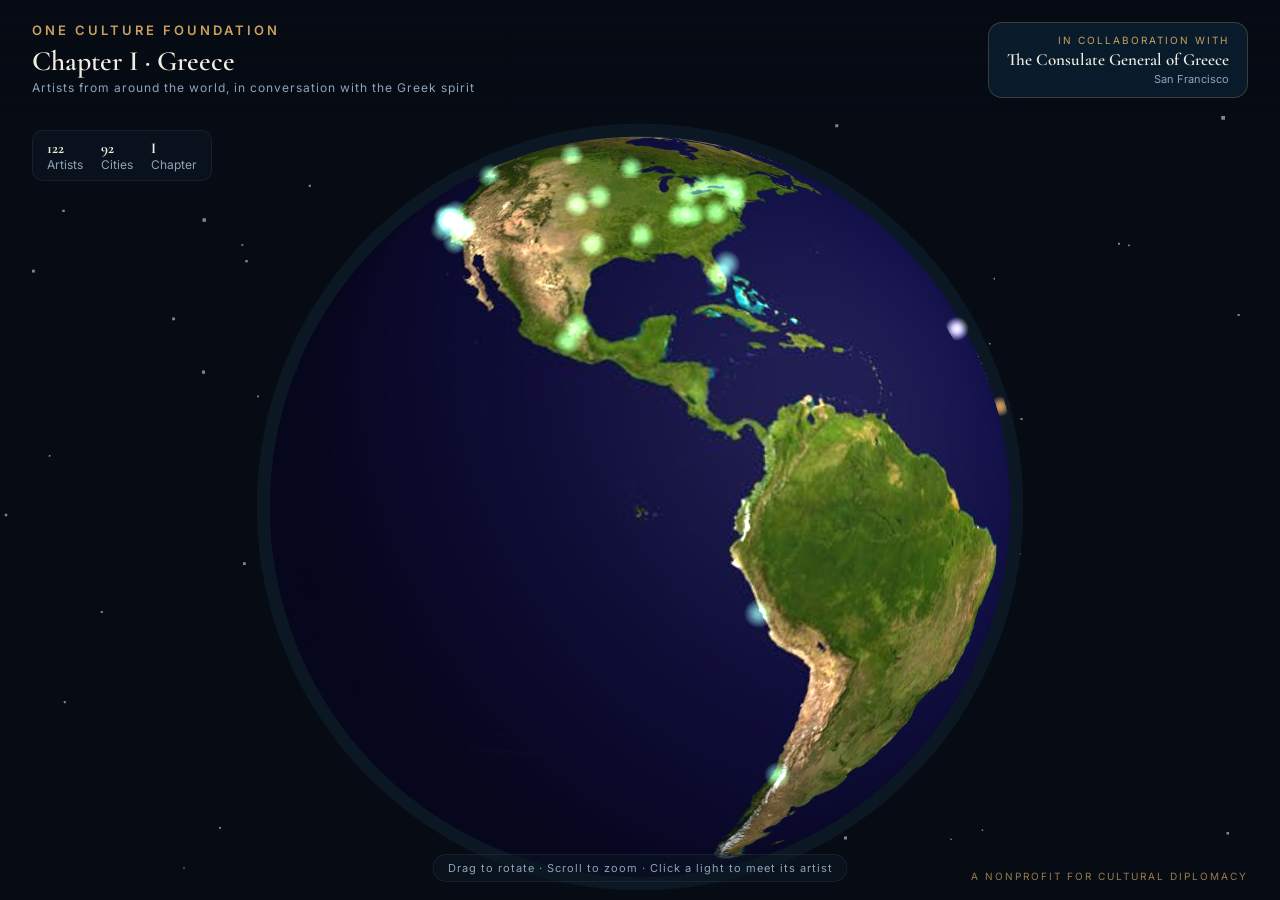
==== commit 3288689b: "Sync gallery pages to 122 artists" ====
--- a/classic.html
+++ b/classic.html
@@ -1,558 +1,558 @@
-<!DOCTYPE html>
-<html lang="en">
-<head>
-<meta charset="UTF-8">
-<meta name="viewport" content="width=device-width, initial-scale=1.0">
-<title>World Culture Salon · Chapter I — Greece | One Culture Foundation</title>
-<meta name="description" content="Artists from around the world in conversation with the Greek spirit. An interactive gallery by One Culture Foundation.">
-<link rel="stylesheet" href="fonts-classic.css">
-<style>
-  :root{
-    --bg-deep:#060b14;
-    --bg-panel:#0d1826;
-    --aegean:#123c5a;
-    --gold:#c9a15f;
-    --terracotta:#b5603a;
-    --marble:#f2ede1;
-    --muted:#8fa3b8;
-  }
-  *{box-sizing:border-box;margin:0;padding:0;}
-  html,body{height:100%;background:var(--bg-deep);color:var(--marble);font-family:'Inter',sans-serif;overflow:hidden;}
-  body.fallback-mode{overflow:auto;height:auto;}
-  #app{position:relative;width:100vw;height:100vh;display:flex;flex-direction:column;}
-  @supports (height:100dvh){ #app{height:100dvh;} }
-  body.fallback-mode #app{height:auto;min-height:100vh;}
-
-  /* ---- loading ---- */
-  #loading{
-    position:fixed;inset:0;z-index:30;display:flex;
-    flex-direction:column;align-items:center;justify-content:center;gap:16px;
-    background:var(--bg-deep);transition:opacity .5s ease;
-  }
-  #loading.done{opacity:0;pointer-events:none;}
-  #loading .mark{font-family:'Cormorant Garamond',serif;font-size:24px;color:var(--gold);}
-  #loading .bar{width:140px;height:1px;background:rgba(201,161,95,0.18);overflow:hidden;}
-  #loading .bar i{display:block;height:100%;width:40%;background:var(--gold);animation:sweep 1.3s ease-in-out infinite;}
-  @keyframes sweep{0%{transform:translateX(-100%);}100%{transform:translateX(350%);}}
-
-  /* ---- header ---- */
-  header{
-    position:relative;z-index:5;
-    padding:22px 32px 16px;
-    background:linear-gradient(180deg, rgba(6,11,20,0.95) 0%, rgba(6,11,20,0.0) 100%);
-    display:flex;justify-content:space-between;align-items:flex-start;gap:24px;flex-wrap:wrap;
-  }
-  .brand{display:flex;flex-direction:column;gap:2px;}
-  .brand .eyebrow{font-size:13px;letter-spacing:3px;color:var(--gold);text-transform:uppercase;font-weight:600;}
-  .brand .eyebrow a{color:var(--gold);text-decoration:none;border-bottom:1px solid transparent;padding-bottom:2px;transition:border-color .25s,color .25s;}
-  .brand .eyebrow a:hover,.brand .eyebrow a:focus-visible{color:#dcb87a;border-bottom-color:rgba(201,161,95,0.45);}
-  .brand h1{font-family:'Cormorant Garamond',serif;font-size:28px;font-weight:600;color:var(--marble);margin-top:4px;}
-  .brand .sub{font-size:12px;color:var(--muted);letter-spacing:1px;}
-
-  .credit-card{
-    background:rgba(18,60,90,0.35);border:1px solid rgba(201,161,95,0.25);
-    border-radius:14px;padding:11px 18px;backdrop-filter:blur(6px);
-    max-width:330px;text-align:right;
-  }
-  .credit-card .label{font-size:10px;letter-spacing:2px;color:var(--gold);text-transform:uppercase;}
-  .credit-card .name{font-family:'Cormorant Garamond',serif;font-size:17px;font-weight:600;margin-top:3px;line-height:1.25;}
-  .credit-card .role{font-size:11px;color:var(--muted);margin-top:2px;}
-
-  /* ---- globe ---- */
-  #globe-wrap{position:relative;flex:1;min-height:0;}
-  #globe-canvas{position:absolute;inset:0;}
-
-  .stats{
-    position:absolute;top:16px;left:32px;z-index:4;
-    display:flex;gap:18px;font-size:12px;color:var(--muted);
-    background:rgba(13,24,38,0.55);border:1px solid rgba(255,255,255,0.06);
-    padding:8px 14px;border-radius:10px;backdrop-filter:blur(6px);
-  }
-  .stats b{color:var(--marble);font-family:'Cormorant Garamond',serif;font-size:15px;}
-
-  .hint{
-    position:absolute;bottom:18px;left:50%;transform:translateX(-50%);
-    font-size:11px;color:var(--muted);letter-spacing:1px;
-    background:rgba(13,24,38,0.5);padding:6px 14px;border-radius:20px;
-    border:1px solid rgba(255,255,255,0.06);z-index:4;white-space:nowrap;
-  }
-  .note{
-    position:absolute;bottom:18px;right:32px;font-size:10px;color:var(--gold);
-    letter-spacing:2px;text-transform:uppercase;z-index:4;opacity:0.75;
-  }
-
-  /* ---- artist panel ---- */
-  #artist-panel{
-    position:absolute;top:0;right:0;height:100%;width:360px;
-    background:rgba(9,16,26,0.94);border-left:1px solid rgba(201,161,95,0.25);
-    backdrop-filter:blur(10px);
-    transform:translateX(100%);transition:transform .35s ease;
-    z-index:10;padding:24px;display:flex;flex-direction:column;gap:13px;
-    overflow-y:auto;
-  }
-  #artist-panel.open{transform:translateX(0);}
-  #artist-panel::-webkit-scrollbar{width:6px;}
-  #artist-panel::-webkit-scrollbar-thumb{background:rgba(201,161,95,0.3);border-radius:3px;}
-  .panel-close{
-    align-self:flex-end;background:none;border:none;color:var(--muted);
-    font-size:20px;cursor:pointer;line-height:1;flex:none;font-family:inherit;
-  }
-  .panel-close:hover,.panel-close:focus-visible{color:var(--gold);}
-  .artwork{
-    width:100%;min-height:150px;border-radius:10px;flex:none;
-    display:flex;flex-direction:column;align-items:center;justify-content:center;gap:8px;
-    padding:20px;text-align:center;
-  }
-  .artwork .title{font-family:'Cormorant Garamond',serif;font-size:21px;font-weight:600;color:#fff;text-shadow:0 1px 8px rgba(0,0,0,0.5);}
-  .artwork .medium{font-size:10px;letter-spacing:2px;text-transform:uppercase;color:rgba(255,255,255,0.9);}
-  .panel-tag{
-    display:inline-block;font-size:10px;letter-spacing:1.5px;text-transform:uppercase;
-    color:var(--terracotta);border:1px solid rgba(181,96,58,0.5);border-radius:20px;
-    padding:4px 10px;width:fit-content;
-  }
-  .panel-index{font-size:11px;color:var(--gold);letter-spacing:2px;text-transform:uppercase;}
-  .panel-name{font-family:'Cormorant Garamond',serif;font-size:24px;font-weight:600;line-height:1.15;}
-  .panel-country{font-size:12px;color:var(--muted);}
-  .panel-links{display:flex;flex-wrap:wrap;gap:8px;}
-  .panel-links a{
-    font-size:11px;letter-spacing:1px;text-transform:uppercase;text-decoration:none;
-    color:var(--gold);border:1px solid rgba(201,161,95,0.5);border-radius:20px;
-    padding:6px 12px;transition:background .2s;
-  }
-  .panel-links a:hover,.panel-links a:focus-visible{background:rgba(201,161,95,0.15);}
-  .panel-links a.primary{background:var(--gold);color:#1a1206;font-weight:600;}
-  .panel-links a.primary:hover,.panel-links a.primary:focus-visible{background:#dbb474;}
-  .vote-btn{
-    width:100%;padding:12px 16px;cursor:pointer;border-radius:20px;
-    background:none;border:1px solid var(--gold);color:var(--gold);
-    font-family:inherit;font-weight:500;font-size:11px;letter-spacing:2px;text-transform:uppercase;
-    transition:background .25s,color .25s;
-  }
-  .vote-btn:hover:not(:disabled),.vote-btn:focus-visible:not(:disabled){background:rgba(201,161,95,0.15);}
-  .vote-btn:disabled{cursor:default;}
-  .vote-btn.voted{background:var(--gold);color:#1a1206;}
-  .vote-btn.voted .undo-hint{display:none;}
-  .vote-btn.voted:hover .default-text,.vote-btn.voted:focus-visible .default-text{display:none;}
-  .vote-btn.voted:hover .undo-hint,.vote-btn.voted:focus-visible .undo-hint{display:inline;}
-  .vote-btn.voted:hover,.vote-btn.voted:focus-visible{background:none;color:var(--gold);}
-  .panel-section-label{font-size:10px;letter-spacing:2px;color:var(--terracotta);text-transform:uppercase;margin-bottom:-7px;}
-  .panel-bio{font-size:13px;line-height:1.7;color:#c9d3dd;}
-
-  /* ---- no-WebGL fallback ---- */
-  #fallback{display:none;position:relative;z-index:2;padding:8px 32px 64px;}
-  body.fallback-mode #fallback{display:block;}
-  body.fallback-mode #globe-wrap{display:none;}
-  .fb-note{
-    margin:0 0 24px;padding:13px 17px;border:1px solid rgba(201,161,95,0.25);border-radius:10px;
-    font-size:12.5px;line-height:1.7;color:var(--muted);max-width:620px;
-  }
-  .fb-grid{display:grid;grid-template-columns:repeat(auto-fill,minmax(270px,1fr));gap:14px;}
-  .fb-card{
-    background:rgba(13,24,38,0.55);border:1px solid rgba(255,255,255,0.07);
-    border-radius:12px;padding:18px 20px 20px;display:flex;flex-direction:column;gap:6px;
-  }
-  .fb-card .idx{font-size:10px;letter-spacing:2px;text-transform:uppercase;color:var(--gold);}
-  .fb-card .nm{font-family:'Cormorant Garamond',serif;font-size:20px;font-weight:600;line-height:1.2;}
-  .fb-card .loc{font-size:11.5px;color:var(--muted);}
-  .fb-card .ttl{font-family:'Cormorant Garamond',serif;font-size:15px;color:#c9d3dd;margin-top:3px;}
-  .fb-card .med{font-size:9.5px;letter-spacing:2px;text-transform:uppercase;color:var(--gold);opacity:0.8;}
-  .fb-card .lk{display:flex;gap:7px;flex-wrap:wrap;margin-top:7px;}
-  .fb-card .lk a{
-    font-size:10px;letter-spacing:1px;text-transform:uppercase;text-decoration:none;
-    color:var(--gold);border:1px solid rgba(201,161,95,0.5);border-radius:20px;padding:5px 11px;
-  }
-  .fb-card .lk a:hover{background:rgba(201,161,95,0.15);}
-  .fb-card .vote-btn{margin-top:9px;padding:10px 12px;}
-
-  @media (prefers-reduced-motion: reduce){ *{animation:none !important;transition:none !important;} }
-  @media (max-width:900px){
-    header{padding:16px 20px 12px;}
-    .brand h1{font-size:23px;}
-    .credit-card{max-width:210px;padding:9px 13px;}
-    .credit-card .name{font-size:14px;}
-    .stats{left:20px;top:12px;gap:13px;padding:7px 12px;font-size:11px;}
-    .note{display:none;}
-    #artist-panel{width:100%;}
-    #fallback{padding:8px 20px 56px;}
-  }
-  @media (max-width:640px){
-    .brand .eyebrow{font-size:11px;letter-spacing:2px;}
-    .brand h1{font-size:20px;}
-    .brand .sub{font-size:11px;}
-    .credit-card{max-width:none;width:100%;text-align:left;}
-    .hint{font-size:10px;letter-spacing:0.5px;padding:6px 12px;}
-    #artist-panel{padding:16px 20px 40px;}
-    .panel-close{font-size:26px;padding:8px 10px;margin-right:-10px;position:sticky;top:0;background:rgba(9,16,26,0.85);border-radius:50%;}
-  }
-</style>
-</head>
-<body>
-<div id="loading">
-  <div class="mark">World Culture Salon</div>
-  <div class="bar"><i></i></div>
-</div>
-
-<div id="app">
-  <header>
-    <div class="brand">
-      <div class="eyebrow"><a href="https://www.oneculturefdn.org/" target="_blank" rel="noopener">One Culture Foundation</a></div>
-      <h1>Chapter I · Greece</h1>
-      <div class="sub">Artists from around the world, in conversation with the Greek spirit</div>
-    </div>
-    <div class="credit-card">
-      <div class="label">In Collaboration With</div>
-      <div class="name">The Consulate General of Greece</div>
-      <div class="role">San Francisco</div>
-    </div>
-  </header>
-
-  <div id="globe-wrap">
-    <canvas id="globe-canvas"></canvas>
-    <div class="stats">
-      <div><b id="stat-artists">—</b><br>Artists</div>
-      <div><b id="stat-locations">—</b><br>Cities</div>
-      <div><b>I</b><br>Chapter</div>
-    </div>
-    <div class="hint">Drag to rotate · Scroll to zoom · Click a light to meet its artist</div>
-    <div class="note">A Nonprofit for Cultural Diplomacy</div>
-  </div>
-
-  <div id="fallback">
-    <div class="fb-note">
-      This browser cannot display the interactive globe, so here is the full gallery as a list.
-      Every artist, link and vote works exactly the same.
-    </div>
-    <div class="fb-grid" id="fb-grid"></div>
-  </div>
-
-  <aside id="artist-panel" aria-label="Artist detail">
-    <button class="panel-close" id="panel-close" aria-label="Close">✕</button>
-    <div class="artwork" id="panel-artwork">
-      <div class="title" id="panel-title"></div>
-      <div class="medium" id="panel-medium"></div>
-    </div>
-    <div class="panel-tag" id="panel-continent"></div>
-    <div class="panel-index" id="panel-index"></div>
-    <div class="panel-name" id="panel-name"></div>
-    <div class="panel-country" id="panel-country"></div>
-    <div class="panel-links" id="panel-links"></div>
-    <button class="vote-btn" id="panel-vote">♡ Vote for this artist</button>
-    <div class="panel-section-label">Artist</div>
-    <div class="panel-bio" id="panel-bio"></div>
-    <div class="panel-section-label" id="panel-statement-label">On the Greek Spirit</div>
-    <div class="panel-bio" id="panel-statement"></div>
-  </aside>
-</div>
-
-<script src="vendor/three.min.js"></script>
-<script src="vendor/OrbitControls.js"></script>
-<script>
-const ARTISTS = [{"index":1,"name":"Noemi Gunea","location":"London, UK","continent":"Europe","country":"United Kingdom","lat":49.757,"lng":-1.878,"website":"www.noemigunea.com","social":"@noemigunea","bio":"Noemi Gunea is a Romanian performance artist based in London and makes surreal comedy about wellness and economics. This radio play was created in collaboration with British artist Grace Lambert, and was nominated for a BBC Audio Drama Award.","title":"Free Your Mind","medium":"Sound","artworkLink":"https://soundcloud.com/grace-lambert-207283757/free-your-mind-by-cheap-thrills-radio-play/s-bBHVsyrcDSm","statement":"The radio play follows two friends who want to stop word catastrophes by going back in time to Ancient Greece to close Pandora's Box."},{"index":2,"name":"Jean-Michel Rolland","location":"Marseille, France","continent":"Europe","country":"France","lat":42.95,"lng":6.77,"website":"http://franetjim.free.fr/jim_eng.html","social":"https://www.instagram.com/jimrolland13/","bio":"Jean-Michel Rolland is a French artist born in 1972. A long time a musician and a painter, he brings together his two passions - the sound and the image - in digital arts since 2010. Through video artworks, generative art, audiovisual performances and interactive installations, he questions the temporality, a genuine fourth dimension inherent to moving image, as well as the duality between his two favorite mediums, the sound and the visual.","title":"Amours perdues : l'espoir","medium":"Video","artworkLink":"https://www.youtube.com/watch?v=POqb7xbpi14","statement":"The radio play follows two friends who want to stop word catastrophes by going back in time to Ancient Greece to close Pandora's Box."},{"index":3,"name":"Adu Tornero","location":"Barcelona, Spain","continent":"Europe","country":"Spain","lat":42.44,"lng":2.87,"website":"https://www.adutornero.com","social":"https://www.instagram.com/adutornerov/","bio":"Barcelona-based artist delving into a deep curiosity for human morality and the complexities of how we live. Organised into layered narratives, which serve as visual fables, capturing the messy, beautiful, and often contradictory nature of human existence. Exploring psychological traits and emotions that evolve throughout a lifespan. Ultimately, his art is a direct reflection of an evolving collection of ideas, textures, and observations of daily life.","title":"Hostile soil unfolding","medium":"Painting","artworkLink":"https://www.adutornero.com/product/hostile-soil-unfolding","statement":"This work reinterprets Greek culture by stripping away historicist realism to unearth the primal, sensory memory of Greek mythology. At its center, a personal interpretation, heavily textured, star-patterned of Pegasus. The mythological beast perates not as a sterile classical icon, but as a volatile, raw psychological force juxtaposed against a looming fortress and a fragmented, guarded soldier. The piece explores how ancient allegories of inspiration, warfare, and destiny persist as visceral, hand-drawn archetypes in our contemporary subconscious."},{"index":4,"name":"Giacomo matarazzo","location":"Milan, Italy","continent":"Europe","country":"Italy","lat":44.06,"lng":9.19,"website":"Studiogiamata.com","social":"@studiogiamata","bio":"Giacomo Matarazzo (b. 1979) is an Italian artist and engineer in France. His work merges structural rigor with organic vitality. Through geometric deconstruction and pop-art color blocking, he transforms human anatomy, classical myths, and natural landscapes into vibrant masterpieces. Aligned with Green Culture, his art reflects a sustainable human-ecological balance. Exhibited internationally (Rome '26, Pau '25), he also translates his art into sustainable fashion via Studio Giamata.","title":"Patroclo","medium":"Painting","artworkLink":"https://studiogiamata.com/blogs/infos/patroclo","statement":"My artistic practice is deeply rooted in the foundations of Greek culture, particularly its mythological narratives and its historical pursuit of anatomical and structural harmony. Rather than treating these ancient concepts as relics, my work actively deconstructs and reimagines them to reflect contemporary psychological and social tensions. In pieces like Patroclo and Medusa, I directly engage with Greek archetypes. My painting Patroclo strips away classical romanticism to explore the raw emotional weight of sacrifice and human vulnerability in the fallen hero. Similarly, my interpretation of Medusa subverts the traditional ancient narrative of a defeated monster, reclaiming her image as…"},{"index":5,"name":"Alessandra Maisto","location":"Naples, Italy","continent":"Europe","country":"Italy","lat":40.85,"lng":13.57,"website":"www.alessandramaistoart.com","social":"https://www.instagram.com/alessandramaisto_ug/","bio":"Alessandra Maisto (Naples, 1990) graduated from the Academy of Fine Arts. Inspired by the Neapolitan Informal movement, she weaves together mythology, astronomy and spirituality. Her art is an initiatory rite that elevates body and spirit beyond the material world: using paint, molten wax and raw fabrics, she creates contemporary reliquaries where light and shadow interact. Her visual symbol, the golden almond-shaped eye, acts as a threshold between the visible and the invisible.","title":"Rhea and Maternity","medium":"Painting","artworkLink":"https://drive.google.com/file/d/1G4StzZqD80jMeRecJLyuYesztS4Jc4lB/view?usp=sharing","statement":"The artwork \"Rhea e Maternità, tecn mista, 80x60 cm\" deeply connects with Greek culture, not as a mere academic reference, but as an anthropological reactivation of myth. In Hellenic mythology, Rhea is the Great Mother—the ancestral earth that generates and protects life—but she is also a tragic figure, marked by the pain of safeguarding her children from destruction. The painting captures this dual spirit: the sacredness of the divine and the vulnerability of the human. Through expressive gestures and textured layers, Rhea’s body emerges as an archaic landscape where flesh merges with nature (symbolized by the stalks of wheat, a classical attribute of the goddess). The connection to Greek…"},{"index":6,"name":"Sorina Peia","location":"Bucharest, Romania","continent":"Europe","country":"Romania","lat":45.83,"lng":24.7,"website":"https://sorinapeia.art","social":"https://www.instagram.com/sorinapeia","bio":"Sorina Peia is a Romanian visual artist exploring consciousness, nature, and the cosmos through symbolic painting. Working with acrylic on canvas, she creates immersive compositions where light, archetypal forms, and organic elements express transformation and interconnectedness. Her work invites contemplation and reflects a universal search for beauty, harmony, and human connection.","title":"Solar Heart, Terra, Alpha","medium":"Painting","artworkLink":"https://sorinapeia.art/gallery/solar-heart https://sorinapeia.art/gallery/terra https://sorinapeia.art/gallery/alpha","statement":"My work does not depict Greek culture directly; it engages with ideas that have shaped it for centuries. I explore beauty, harmony, mythology, and the relationship between humanity and the cosmos through a contemporary symbolic language. Inspired by the timeless search for wisdom and interconnectedness, my paintings invite contemplation and dialogue across cultures, echoing the philosophical spirit that continues to resonate from ancient Greece to the present."},{"index":7,"name":"Ranadeep Bhattacharyya & Judhajit Bagchi","location":"Mumbai, India","continent":"Asia","country":"India","lat":18.03,"lng":74.63,"website":"https://yaanusfilms.com/","social":"https://www.instagram.com/ranadeepjudhajit/ https://www.instagram.com/judhajituniverse/ https://www.instagram.com/ranadeep.bhattacharyya/","bio":"Ranadeep Bhattacharyya and Judhajit Bagchi are Indian filmmakers, visual artists, photographers and co-founders of Yaanus Films, Mumbai. Ranadeep is also a published poet, while Judhajit recently worked as Director of Photography on Onir’s *Tumhari Khushboo*. Their films include Amen and National Award-winning Children of the Soil, with wider honours from Cannes Corporate Media & TV Awards, Stevie Awards, Telly Awards, IPA and PX3.","title":"Glimmers","medium":"Video","artworkLink":"https://drive.google.com/file/d/19Lna5dEA-JZgs3nBOIjoSciGcGDCDm2V/view?usp=sharing","statement":"Glimmers relates to Greek culture through its meditation on the body, light, beauty and transformation. Rather than referencing Greece literally, the work enters the spirit of Greek mythology and philosophy: the human form emerging from darkness, touched by light, becoming almost divine, fragile and cosmic at once. The video evokes the tension between the Apollonian and the Dionysian — clarity and ecstasy, form and surrender, beauty and excess. Bodies appear like moving sculptures, illuminated by colour, glitter and shadow, suggesting both ancient ritual and contemporary dream. The work also carries the echo of Plato’s cave: what we see may be only a flicker, a reflection, a brief illusion,…"},{"index":8,"name":"Krešimira Gojanović","location":"Zagreb, Croatia","continent":"Europe","country":"Croatia","lat":46.16,"lng":17.03,"website":"https://kresimira.wordpress.com/","social":"https://www.facebook.com/kresimira.gojanovic/","bio":"Krešimira Gojanović (born 1970, Osijek, Croatia) graduated from the Academy of Fine Arts in Zagreb in 1993 and earned an M.A. in Visual Communication Design from the Academy of Fine Arts and Design (ALUO), Ljubljana, in 2010. A member of the Croatian Association of Independent Artists since 1997, she has held 51 solo exhibitions and participated in 125 juried group exhibitions. Her work explores mythology, ecofeminism, nature, the collective unconscious, and female spirituality.","title":"Eleusinian Mysteries - Demeter and Persephone","medium":"Digital","artworkLink":"https://drive.google.com/file/d/1AvfDtHmWTHOghzKd2plUo7GoXfBPYR8X/view?usp=sharing","statement":"Last year, I created a series of digital illustrations entitled ''Digital Mythology'', focusing primarily on figures from Greek mythology. The series includes various goddesses such as Aphrodite, Persephone, and Artemis, as well as gods like Dionysus and hybrid creatures such as the Minotaur and the Centaur. The complete series consists of 30 digital illustrations. I am submitting one of its most representative works, depicting Demeter and Persephone, who symbolize the divine mother and daughter, embodying nature's perpetual cycle of seasonal change, renewal, and transformation. Greek mythology has long been a recurring theme in my artistic practice. I believe it represents one of the…"},{"index":9,"name":"Dwora Fried","location":"Los Angeles, USA","continent":"Americas","country":"United States","lat":35.8,"lng":-117.89,"website":"www.dworafried.com","social":"instagram.com/dworafried","bio":"Lentos Kunstmuseum, Linz, Austria “Mädchen sein!? Vom Tafelbild zu Social Media\", 2026 Jüdisches Museum Wien, Vienna, Austria\"The Third Generation. The Holocaust in Family Memory\" 2025 \"Bye Bye Confidence\" Wien Museum, Vienna, Austria 2024 Permanent Collections: Lentos Kuntsmuseum Linz, Austria - 2026 POLIN Museum, Warsaw, Poland - 2025 Glendale College, Glendale, California - 2022 Cerritos College, Cerritos, California - 2020 Wien Museum-MUSA, Vienna, Austria - 2014","title":"Deportation","medium":"Assemblage","artworkLink":"https://www.dropbox.com/scl/fi/3gvqyzhhpo7bpt90dmse0/2026-04-24-00.58.15.jpg?rlkey=hfgac0qltrnaebcnb5pdv5nca&st=bzf0j3f6&dl=0","statement":"My work is about universal memories, life as a greek tragedy, the fears and joys that come with that memory and sharing those feelings with everyone"},{"index":10,"name":"Petrasakis","location":"Cyprus","continent":"Europe","country":"Cyprus","lat":34.43,"lng":33.08,"website":"https://www.artavita.com/artists/2785-petrasakis","social":"https://www.facebook.com/facerocks.petrasakis/","bio":"I was always attracted by the peculiar shapes,colours and the mixture of minerals,certain stones were formed and filled with, billion years ago. Consequently,I started collecting stones which appeared most interesting to me, and my collection was growing week by week.","title":"Cyclop (PS-44)","medium":"Sculpture","artworkLink":"https://www.artavita.com/artworks/ae975876-ce61-48b8-a92e-5632ae918854","statement":"It is related with the Cyclops of the Greek Mythology"},{"index":11,"name":"Mauricio Sanhueza","location":"Lima, Peru","continent":"Americas","country":"Peru","lat":-11.35,"lng":-78.09,"website":"https://www.youtube.com/huesitoduro","social":"https://www.instagram.com/humanobin","bio":"Mauricio Sanhueza (Peru,1978) studied at the University of Lima from 1996 until 2000. He then continued his studies at the Lima visual arts school, Corriente Alterna, graduating in 2006 with top honors. In 2011 he obtain a bachelor's degree in Fine Arts from San Marcos University. Since 2004 he has participated in several collective art exhibits and festivals in Peru and abroad.","title":"Calico","medium":"Video","artworkLink":"https://vimeo.com/43919654","statement":"Throughout the centuries dreams have been to many cultures around the world the images that speak of the future. In modern times dreams have been seen as a connection to the unconscious. Based on the myth of Perseus, Calico is looking for the key that will lead him to a sad fate."},{"index":12,"name":"Suzanne Halliwell","location":"England, UK","continent":"Europe","country":"United Kingdom","lat":50.61,"lng":-2.92,"website":"https://www.quietthunder.co.uk/collections/original-artwork","social":"https://www.instagram.com/quietthunderco/","bio":"My work explores connection: between people, across time, and beyond what can be easily explained. Drawing on the goddesses of ancient Greece, each piece holds presence rather than narrative. In Artemis — True North I paint her at full draw, moon above, hounds at her feet: a woman aligned to her own direction. Painted in watercolour on raw canvas with metallic leaf and stitch, edges left frayed. Made, not manufactured. A relic from a time gone by, inviting stillness.","title":"Artemis","medium":"Painting","artworkLink":"https://www.quietthunder.co.uk/products/artemis-true-north","statement":"Artemis is the second of a series of strong women I have painted. She makes me think of True North and following your calling. The Greek Myths and legends fascinate me and i also have created work based on Psyche and Cupid and also the goddess Hebe and Zeus."},{"index":13,"name":"Nina Testaverde","location":"Italy","continent":"Europe","country":"Italy","lat":42.15,"lng":13.9,"website":"Ninatestaverde.it","social":"@ninatestaverde","bio":"Nina Testaverde (Italia) is a mixed-media artist whose work creates a dialogue which bridges anthropological research and visual storytelling. Her work reaches across borders to uncover transnational dialogue and relationships amongst world cultures. She trained in Tokyo in the 15th-century art of Kintsugi, and apprenticed in the studio of Nicoletta Gualdi Ceramiche in Rome.","title":"Bodies of Divine Order","medium":"Digital, Photography","artworkLink":"https://www.ninatestaverde.it/gallery","statement":"After having spent time working and researching in Athens— the photographic series begins to explore the foundation of classical architecture and its movement through the doorway to the East, Turkey, throughout the Ottomon Empire, and its later connection in the expansion into the architectural dialogue of Asia (in this instance, Uzbekistan)."},{"index":14,"name":"Gary Gowans","location":"Scotland, UK","continent":"Europe","country":"United Kingdom","lat":57.54,"lng":-3.5,"website":"www.garygowans.com","social":"https://www.instagram.com/gmgowans/","bio":"University lecturer for 25 years spending 12 years as Programme Director of Graphic Design at DJCAD, University of Dundee. My research focussed on designing computer-based systems to support people living with dementia. I continued to work as an artist throughout my career, exhibiting eg at the Scottish National Galleries Edinburgh with SSA. My films have made 'official selection' at international film festivals in recent years including screening at The Utah International Film Festival 2024.","title":"Amphora","medium":"Video","artworkLink":"https://www.youtube.com/watch?v=Px4rVzinq0k","statement":"When considering the subject of migration it is important to note that the movement of human populations, cultures and ideologies is not a new phenomenon. In ancient times – just as today – mass relocations caused huge geopolitical tension and conflict. Ancient Greek migrations transformed a fragmented network of tribes into a vast, interconnected Mediterranean civilization. ‘Amphora’ is a motion artwork that employs red and black-figure motifs of the Greek Archaic and Classical eras to connect to this idea. Through sound design and animation this work also attempts to recall the physicality, and fiery beginnings, of these ancient artefacts whilst simultaneously celebrating their inherent…"},{"index":15,"name":"Kiki Klimt","location":"Slovenia","continent":"Europe","country":"Slovenia","lat":44.75,"lng":14.99,"website":"klimt.si","social":"https://www.instagram.com/klimtkiki/","bio":"Kiki Klimt from Slovenia studied at the Academy in Ljubljana, painting in 1998 and master's in sculpture in 2000. Following her studies, she embarked on her career as a freelance artist, working across various media, and as a professor in Slovenia, Sofija, Zagreb, and Istanbul. She has been exhibited in Ljubljana, Zagreb, Berlin, and New York. She is currently an artist, a professor and pro-dean at Arthouse Slovenia, the president of the local art society, and a PhD student in philosophy.","title":"Visual Analysis of the Myth of Psyche and Eros through Hegelian Dialectics","medium":"Painting","artworkLink":"https://www.artworkarchive.com/profile/kiki-klimt/collection/visual-analysis-of-the-myth-psyche-and-eros-thru-hegel-s-dyalectic, https://klimt.si/?page_id=5428","statement":"My work resonates deeply with Greek culture: first because it started it as an artist-in-residence in Greece and by intricately reinterpreting the myth of Psyche and Eros. Through paintings and books, I delve into the complexities of feminine archetypes that emerge from it. By applying Hegel's dialectic to the myth, I create a structured analysis that juxtaposes the initial thesis of love and beauty with the antithesis of societal pressures and personal struggles, culminating in a synthesis that reflects the modern woman's experience. This approach connects the timeless themes embedded in Greek mythology to contemporary issues concerning women's roles and identities, emphasising that…"},{"index":16,"name":"Robert Ladislas Derr","location":"Columbus, OH, USA","continent":"Americas","country":"United States","lat":39.96,"lng":-83.7,"website":"www.robertladislasderr.com","social":"","bio":"Robert Ladislas Derr is a visual artist making performances from live to intervention, videos, photographs, and multimedia installations. He has exhibited and performed widely at venues including, the Riga Performance Festival (Latvia), Black Mountain College Museum + Arts Center (US), Canberra Contemporary Art Space (Australia), Mendel Art Gallery (Canada), Schirn Kunsthalle Frankfurt (Germany), LIVE Performance Art Biennale (Canada), and Irish Film Institute (Ireland).","title":"Bewilderments of the Eyes","medium":"Video","artworkLink":"https://vimeo.com/232814044 (Full length video is 5 minutes in length)","statement":"Building on Plato’s “bewilderment of the eyes,” the film turns spectatorship into a lesson about how perception can trap us inside comfortable or inherited narratives. In Greek culture, this concern sits at the center of inquiry: in Socratic dialogue, what looks obvious is constantly tested through questions, definitions, and cross-examination, because appearances can feel certain while reason shows them to be incomplete or false. Your reversibility—pulling the image backward and then flipping it—echoes that Greek insistence that truth is not a single surface view but something approached through method, dialectic, and correction. The ominous piano “punctuations” also recall how Greek…"},{"index":17,"name":"Shun Tang","location":"San Francisco, USA","continent":"Americas","country":"United States","lat":39.17,"lng":-123.82,"website":"https://www.thomagrapher.com/","social":"thomagrapher","bio":"I create figurative paintings that explore uncontrollable forces, invisible systems, and human struggle. Influenced by Greek tragedy, my work examines how individuals confront forces beyond their control and become part of larger structures. Rather than offering answers, I present symbolic situations that invite reflection and multiple interpretations. Through observation and philosophical inquiry, I translate abstract ideas into figurative images.","title":"The Other Half","medium":"Painting","artworkLink":"https://drive.google.com/file/d/1VbOWBWVDHDT1SliM9U9WQbMxEOR_tIf9/view?usp=sharing","statement":"This painting is inspired by Aristophanes' myth in Plato's Symposium, in which early humans were complete beings with two heads, four arms, and four legs. Fearing their strength, Zeus split them in half, condemning each person to spend a lifetime searching for their missing other half. In a contemporary context, this ancient idea takes on a new meaning. Human relationships are increasingly shaped by distance, isolation, and technology. As artificial intelligence becomes more integrated into everyday life, it raises the possibility that the \"other half\" we seek may no longer be another human being, but an artificial companion. This transformation reflects both the promise and the paradox of…"},{"index":18,"name":"Mondli Kunene","location":"Johannesburg, South Africa","continent":"Africa","country":"South Africa","lat":-27.25,"lng":29.8,"website":"https://drive.google.com/file/d/1c7iI7yQpkCXeNOq7rZN21Di1kDbUAB4r/view?usp=drivesdk","social":"https://www.instagram.com/mondliart","bio":"Mondli Kunene, known professionally as \"The Artivist,\" is a South African contemporary visual artist whose practice explores how art can strengthen communities through dialogue, memory and public participation. Working under the registered identity MONDLIART®, he creates paintings and community-based interventions rooted in African philosophy, social justice and collective storytelling. A former educator, Kunene combines artistic practice with facilitation, mentoring and civic engagement,","title":"The Greeks were wrong Atlas is a Woman","medium":"Painting","artworkLink":"https://drive.google.com/file/d/1j-fJoQ9qhJEpyNlKKTVPSUX-8dreqMXU/view?usp=drivesdk","statement":"The phrase “The Greeks are wrong: Atlas is a Woman” is a deliberate act of mythological inversion. To see how it relates to Greek cultureand to the typical “spirit” of a contemporary reinterpretive seriesyou have to start with what Atlas actually represents in Greek mythology. In classical Greek mythology, Atlas is a Titan punished after the Titanomachy for opposing the Olympian gods. His role is not symbolic leadership but cosmic burden-bearing: he literally holds the heavens apart from the earth. Importantly, he is almost always depicted as male in Greek visual and literary tradition, reinforcing a broader pattern in ancient Greek cosmology where: structural cosmic labor = male Titans or…"},{"index":19,"name":"ojolo / abel garcía jiménez","location":"Mexico City, Mexico","continent":"Americas","country":"Mexico","lat":19.78,"lng":-98.08,"website":"https://www.ojolo.com.mx/","social":"https://www.instagram.com/ojolosoy/","bio":"ojolo (abel garcía jiménez) is a mexican visual artist and creative director based in mexico city. his work explores introspection, emotional memory, and daily delirium through digital media, painting, installation, and collage. with an aesthetic that fuses the brutal and the lyrical, he creates images that speak to viewers on a symbolic and sensory level. his background in design, visual storytelling, and global campaigns adds a unique communicative power to his artistic practice.","title":"ojobjetivo 5","medium":"Digital","artworkLink":"https://ojolo.short.gy/ojolo-ojobjetivo-5","statement":"Rather than illustrating Greek mythology, my work engages with one of its enduring questions: how we understand beauty, identity, and the act of seeing. By intervening in the image of the classical Venus with a contemporary symbolic eye, I transform an ancient ideal into a reflection on perception itself. The work suggests that beauty is not a fixed canon but something continually reconstructed through the gaze. It connects classical aesthetics with contemporary visual culture, inviting viewers to reconsider how ancient symbols continue to shape the way we see ourselves today."},{"index":20,"name":"Shun Tang","location":"San Francisco, USA","continent":"Americas","country":"United States","lat":39.52,"lng":-122.07,"website":"https://www.thomagrapher.com/","social":"thomagrapher","bio":"I create figurative paintings that explore uncontrollable forces, invisible systems, and human struggle. Influenced by Greek tragedy, my work examines how individuals confront forces beyond their control and become part of larger structures. Rather than offering answers, I present symbolic situations that invite reflection and multiple interpretations. Through observation and philosophical inquiry, I translate abstract ideas into figurative images.","title":"Endless Highway","medium":"Screenprint","artworkLink":"https://drive.google.com/file/d/1t6n6MJqBQ_hdGLljoZuP6ofIumcIGAT9/view?usp=sharing","statement":"This painting reflects on the myth of Sisyphus through the image of an endless road. Instead of endlessly pushing a boulder uphill, the figure is replaced by a small car trapped in an infinite journey. The destination never arrives, yet movement never stops. The work explores the tension between motion and progress, suggesting that modern life often mistakes constant movement for meaningful advancement. It invites viewers to question whether we are moving forward or simply repeating the same path in a different form."},{"index":21,"name":"Jose Trejo Maya","location":"Baldwin Park, CA, USA","continent":"Americas","country":"United States","lat":33.39,"lng":-118.32,"website":"https://actaonline.org/artist_roster_item/jose-trejo-maya/","social":"","bio":"He is a remnant of the Nahuatlacah oral tradition a tonalpouhque mexica, a commoner from the lowlands from a time and place that no longer exists. Born in Celaya, Guanajuato, Mexico,where he spent his childhood in the small rural pueblo of Tarimoró and wherefrom he immigrated in 1988.","title":"Transparencies in Time:","medium":"Sculpture, Digital, Sound, Cross-disciplinary","artworkLink":"https://actaonline.org/artist_roster_item/jose-trejo-maya/","statement":"It a mirror-hologram a fundamentally and equally advanced societies."},{"index":22,"name":"Shun Tang","location":"San Francisco, USA","continent":"Americas","country":"United States","lat":38.47,"lng":-123.47,"website":"https://www.thomagrapher.com/","social":"https://www.instagram.com/thomagrapher/","bio":"I create figurative paintings that explore uncontrollable forces, invisible systems, and human struggle. Influenced by Greek tragedy, my work examines how individuals confront forces beyond their control and become part of larger structures. Rather than offering answers, I present symbolic situations that invite reflection and multiple interpretations. Through observation and philosophical inquiry, I translate abstract ideas into figurative images.","title":"Sisyphus","medium":"Screenprinting","artworkLink":"https://drive.google.com/file/d/1d76PHohomaJzbePL4i_OQsDBzA-hnrBK/view?usp=sharing","statement":"This work reinterprets the myth of Sisyphus through the Penrose triangle, an impossible geometric form with no true beginning or end. A lone figure pushes a spherical boulder along the triangle, yet every step leads only to another cycle. By combining an ancient myth with an impossible structure, the work reflects on endless labor, repetition, and the human condition of striving within systems that offer no final resolution."},{"index":23,"name":"S4RA","location":"Porto, Portugal","continent":"Europe","country":"Portugal","lat":39.4,"lng":-10.36,"website":"https://s-ara.net/","social":"https://www.instagram.com/s.4ra","bio":"S4RA is an < non-binary && genderqueer > interdisciplinary artist that draws on con*sensual power dynamics & gender role play through a post-dramatic storytelling hybrid process between digital animation & ( immersive : ) environments. also spends endless hours strolling through post-capitalism mazes & its influence on libidinal pleasure.","title":"swimwimwim","medium":"VR","artworkLink":"first version of swimwimwim https://vimeo.com/s4ra/swimwimwim ( password : swim )","statement":"swimwimwim ( VR installation ) is a mythological update of Roko’s Basilisk - the contemporary algorithmic deity that prophesies its own coming & where the eternal loop serves as damnation in a doomscrolling dopamine quest choreography."},{"index":24,"name":"Natalie Truan","location":"London, UK","continent":"Europe","country":"United Kingdom","lat":51.157,"lng":1.272,"website":"natalietruan.com","social":"https://www.instagram.com/truzn/","bio":"Natalie Truan is a London-based visual artist working across painting, drawing, textiles, and mixed media. Her work is driven by an interest in the human figure, gesture, and emotion, using expressive mark-making and composition to process feeling and experience. Drawing from personal experience and observation, her practice moves between figuration and abstraction. Her work is immediate and bodily, driven by instinct, thought, and emotion in the moment of making.","title":"Two Standing Figures","medium":"Painting, Digital","artworkLink":"https://drive.google.com/file/d/13O4_7rTrXIZn7j8dN7bjo1_pFOsQWmO0/view?usp=sharing","statement":"Two Standing Figures Metamorphosis in ancient Greek mythology describes transformation that is often sudden, bodily, and driven by forces beyond human control. In stories such as Daphne becoming a laurel tree or Narcissus turning into a flower, the body is never fixed and shifts under pressure from desire, fear, or divine influence. These myths treat change as a fundamental condition of existence, where identity is unstable and continually reshaped. My painting Two Standing Figures develops this idea in a contemporary context. In this watercolour and ink work, the figures are constructed from sensation rather than anatomy. Pain, tension, anxiety, and social proximity distort and reconfigure…"},{"index":25,"name":"Cristina Dimuș","location":"Focșani, Romania","continent":"Europe","country":"Romania","lat":46.75,"lng":27.88,"website":"https://sites.google.com/view/cristinadimus","social":"https://www.instagram.com/cristinadimus","bio":"Cristina Dimuș (b. 1970, Galați) is a Romanian painter based in Focșani. After a long detour from art, she returned at 47 to study at UNArte Bucharest, earning her BA (2020) and MA (2022) in Painting. She is a full member of the Union of Visual Artists of Romania. Her work explores architecture, memory, and decay, treating painting as \"a second nature\", a continuous act of attention to what history leaves behind, weathered, forgotten, or quietly disappearing.","title":"Guardians of Ruin","medium":"Painting","artworkLink":"https://sites.google.com/view/cristinadimus","statement":"This painting was made from a photograph of a doorway in Bucharest, flanked by two weathered statues that once stood as guardians of the threshold. At their feet, a discarded dumpster had settled into the frame, an unplanned but telling detail that became central to the work. Reworked entirely in a submerged blue, the statues lose their solidity and begin to dissolve into the architecture around them, caught between presence and erasure. For me this echoes a distinctly Greek tension: the classical impulse to guard, to mark, to make sacred, set against the quiet, ongoing erosion of that impulse in daily life. The painting isn't a depiction of Greece itself, but of what happens when the…"},{"index":26,"name":"Aybars Yücel","location":"Çanakkale, Türkiye","continent":"Asia","country":"Türkiye","lat":38.75,"lng":26.41,"website":"https://artakalan.org/en/ https://www.aybarsyucel.com/en/","social":"https://www.instagram.com/artakalan/ https://www.instagram.com/aybarsyucel/","bio":"Aybars Yücel is a multidisciplinary artist working across public art and ceramics. Since 2014, he has created murals, public interventions, and participatory projects. His recent practice focuses on ceramic tiles, spray-can sculptures, and small-scale ceramics through two artistic approaches: Devak and Artakalan, exploring memory, hope, social fractures, power, and the transformation of individual identity.","title":"Inherited Questions / The Long Way to Truth","medium":"Sculpture, Ceramic Sculpture","artworkLink":"https://drive.google.com/drive/folders/1X0yqAEk91Gcn7rgPJGYN5MOzAmY3mhmZ?usp=drive_link","statement":"These two works do not aim to represent Greek culture directly. For me, the greatest legacy of Greek culture is its enduring tradition of questioning—a way of thinking that has continued for more than two thousand years. The fact that we still engage with questions first asked by ancient philosophers is not the achievement of a single civilization alone. Knowledge survived because it was preserved, translated, and carried forward by different cultures across history. This continuity reminds us that philosophy belongs to a shared human heritage rather than to one culture alone. The first sculpture reflects collective memory and the circulation of ideas between people, while the second…"},{"index":27,"name":"Anum Farooq","location":"London, UK","continent":"Europe","country":"United Kingdom","lat":51.507,"lng":-0.828,"website":"www.anumfarooq.com","social":"Insta: @anumfarooq_","bio":"An interwoven voice in art, poetry, sustainability and education, whose work exists at the intersection of seemingly opposing forces; science and spirituality, nature and abstraction, tradition and innovation. An Associate of the Royal College of Science and an autodidactic creative force, Anum navigates between worlds to explore the unseen, the overlooked, and the deeply human.","title":"To be","medium":"Cross-disciplinary","artworkLink":"https://drive.google.com/file/d/1Z7RKO4-fJd8O3_YjIULz82vqGBLC_2Tj/view?usp=sharing","statement":"The spirit of the series focuses on nuances, of beauty and the perception of senses through civilization, such is the artwork 'To be'. Encapsulating a fragile beauty, through the perception of the autistic artist. Greek culture honours emotion, and this artwork invites the observer to reflect upon their own emotional landscape, to find themselves know who they want 'To be'."},{"index":28,"name":"Guy Hivroni","location":"Jerusalem","continent":"Asia","country":"Israel","lat":33.17,"lng":33.81,"website":"https://hivroni.art/","social":"https://www.instagram.com/guyhivroni/","bio":"Guy Hivroni is a ceramic sculptor based in Jerusalem, Israel. Through wheel-thrown and hand-sculpted garments without wearers, he explores identity, memory, and belonging. His sculptures exist between functional vessel and contemporary art, using the absence of the body to reflect on presence, ritual, and the traces people leave behind.","title":"Unfolding","medium":"Sculpture","artworkLink":"https://drive.google.com/drive/folders/1dW0qW_eWMj26HEgOMkzOK0x2oABAzQHl?usp=sharing","statement":"Although my work does not directly reference Greek mythology or historical imagery, it resonates with the spirit of Greek culture through its exploration of ritual, identity, and the enduring relationship between body and form. The wedding dress functions as a ceremonial object, marking a threshold between personal and collective narratives. By presenting the garment without the body, Unfolding reflects on what remains after transformation, inviting viewers to consider memory, beauty, and human presence beyond physical appearance. These themes echo questions that have shaped Greek philosophy and artistic tradition for centuries, making the work a contemporary reflection on timeless cultural…"},{"index":29,"name":"Shun Tang","location":"San Francisco, USA","continent":"Americas","country":"United States","lat":36.72,"lng":-120.67,"website":"https://www.thomagrapher.com/","social":"https://www.instagram.com/thomagrapher/","bio":"I create figurative works that explore uncontrollable forces, invisible systems, and human struggle. Influenced by Greek tragedy, my work examines how individuals confront forces beyond their control and become part of larger structures. Rather than offering answers, I present symbolic situations that invite reflection and multiple interpretations. Through observation and philosophical inquiry, I translate abstract ideas into figurative images.","title":"Freedom by Design","medium":"Painting","artworkLink":"https://drive.google.com/file/d/18oI1UkFIfpCFTmxw_h84WyvXcNRu0uCf/view?usp=sharing","statement":"Freedom by Design explores a paradox of freedom through the image of a goldfish enclosed in a transparent glass sphere beneath an open body of water. The fish is surrounded by abundance—light, plants, and an endless world beyond the glass—yet remains unable to enter it. The work draws inspiration from the Greek myth of Tantalus, whose eternal punishment was not simple deprivation but the perpetual visibility of what could never be attained. Here, the prison is invisible. The barrier is transparent enough to reveal possibility while remaining impossible to cross. As an immigrant, I often experience a similar condition. One can learn the language, contribute to society, and build a life, yet…"},{"index":30,"name":"Mady SIMA","location":"Dakar, Senegal","continent":"Africa","country":"Senegal","lat":15.07,"lng":-16.42,"website":"www.madysima.com","social":"Instagram @madysima24","bio":"I am a Senegalese artist based in Dakar, and my work lives at the intersection of art, teaching, and social reflection. My practice is rooted in a desire to engage deeply with the world around me – not only to observe it, but to question it, to feel it, and to respond to it. As a a multidisciplinary visual artist and art educator my work explores childhood as a space of freedom, instinct, and imagination through symbolic figures, material experimentation, and expressive visual language","title":"Silent Presences","medium":"Painting","artworkLink":"https://drive.google.com/file/d/1f_Pi1kyEvghf-NzIz2S9o1k0dy943w_b/view?usp=sharing","statement":"The originality"},{"index":31,"name":"Heather J. Lowe","location":"Los Angeles, USA","continent":"Americas","country":"United States","lat":35.8,"lng":-117.89,"website":"https://heatherlowelenticular.com/showcase","social":"@hl5hl5","bio":"Heather Lowe follows the tenets of visual illusion. Her painting reached beyond color moiré to gradations of color and ground in diverse patterns generating images in motion. She has been working in lenticular media, an interactive optical art form that shows animation and 3-D. Her work has been exhibited nationally and locally. Recent solo shows were at Keystone Art Space Gallery and Seis Gallery in Los Angeles. Born in Santa Monica, she studied at Santa Monica College and UC Santa Cruz.","title":"1. Calypso , 2. Amphitrite","medium":"Lenticulars on wood plinths","artworkLink":"https://www.blurb.com/books/11059658-odyssey_10x8","statement":"I created an entire show inspired by Homer's Odyssey, relating Los Angeles to Greek Mythology. The show encompassed Greek poetry, installations of Penelope, and monoprints based on Greek vases and ornament."},{"index":32,"name":"SOURAJATA KUMAR","location":"Kolkata, India","continent":"Asia","country":"India","lat":21.87,"lng":88.01,"website":"https://sourajata.com","social":"youtube@sourajata6621","bio":"Having graduated in Fine Art, Painting from University of Calcutta. WB. India, he has participated and left a very significant mark there. He has exhibited his works in Italy, Singapore , USA, France, Australia, China, Malaysia and many more countries and all metro cities of INDIA and ABROAD.","title":"I am Back, We are beautiful, A Family of Four, Once Athens used to be beautiful, Jesus was murdered","medium":"Painting, Digital","artworkLink":"https://ssourajata.com","statement":"I am very much influenced by he Greek Culture."},{"index":33,"name":"Hugo Lami","location":"London, UK","continent":"Europe","country":"United Kingdom","lat":52.207,"lng":-1.178,"website":"https://www.hugolami.com","social":"https://www.instagram.com/hugo.lami","bio":"Hugo Lami’s work investigates the presence of historical, mythic, and psychological forces that shape human memory and cultural archives. Through a distinct fusion of painting and sculpture, he examines how time, displacement, and erasure influence our perception of belief, politics and societal constructs. His work foregrounds raw, collected sediment as an active agent of erosion, revealing its role within larger structures that govern the fading of collective experience.","title":"Fragment II (Helen of Troy) and Fragment I (Prince Paris)","medium":"Painting","artworkLink":"https://www.hugolami.com/portfolio-collections/my-portfolio/recent-work","statement":"My practice aligns intimately with the curatorial vision of the World Culture Salon, which approaches art not as a static historical record, but as a vital vehicle for cultural inhabitation. By revisiting the foundational archetypes of antiquity, specifically through works like 'Fragment II' (Helen of Troy) and 'Fading Memory I', I seek to rein-habit classical Greek myth, aesthetics, and philosophy through a deeply tactile, modern perspective. Rather than treating these icons as untouchable historical fragments, my work approaches them as living containers of human experience and collective memory. Through a quiet process of blending collected sand and oil paint, the classical form becomes…"},{"index":34,"name":"Astian Rey","location":"Kyiv, Ukraine","continent":"Europe","country":"Ukraine","lat":48.7,"lng":28.77,"website":"https://www.astianrey.com/","social":"https://www.instagram.com/astian_rey","bio":"ASTIAN REY Born in 1987 in Kyiv, Ukraine. In 2010, graduated from Borys Grinchenko Kyiv University, Faculty of Fine Arts. In his work, Astian Rey explores the human image, ancient myths, and mystical symbols. The aesthetics of brutalism, with its rough welding seams, reflect honesty and a rejection of idealization in his creations. At the same time, the artist develops his own musical project «Codex Reptilius» and composes in the styles of Heavy Metal and Ambient.","title":"Nike","medium":"Sculpture","artworkLink":"https://www.astianrey.com/nika-big https://www.astianrey.com/nika-3 https://www.astianrey.com/nika-2","statement":"Dear representatives of One Culture Foundation, I would like to propose three sculptures of Nike, created in different sizes, for participation in your exhibition. In creating this work, I was inspired by the statue of Nike of Samothrace, a legacy of ancient Greek art. It was carved out of stone in honor of the victory goddess Nika and symbolized an unstoppable movement forward. I was attracted by the combination of femininity, lightness and at the same time a feeling of confidence, monumentalism in her figure. Creating my Nika, I decided to reproduce the eternal image of a woman, inspiring the world to accomplishments and victories. Working on the image, I added dynamics to the figure and…"},{"index":35,"name":"Marcos Lozano Merchan","location":"Toulon, France","continent":"Europe","country":"France","lat":42.77,"lng":7.33,"website":"www.marcoslozanomerchan.com","social":"","bio":"Marcos Lozano Merchán (Madrid, 1990) is a Spanish painter and sculptor whose work reinterprets Greek mythology through contemporary figurative art. His exhibition Between Myth and Logos, curated by Jean-Luc Martinez (former President-Director of the Louvre), marked a turning point in his career. He has exhibited internationally, including the National Gallery Bicentenary (London), MEAM (Barcelona), and through Tang Contemporary Art.","title":"Thetis","medium":"Painting","artworkLink":"https://drive.google.com/file/d/1pD44g_CS_Wc8IOXMP1wFFLcornDyV_NI/view?usp=sharing","statement":"My work engages with Greek culture not as a historical reference, but as a living intellectual tradition. Greek mythology continues to offer one of the most profound symbolic languages through which we can explore the fundamental questions of human existence. The painting I present depicts Thetis immersing her son Achilles in the waters of the River Styx, holding him by the heel—the only part of his body left vulnerable. Beyond illustrating a myth, the work reflects on the universal human desire to overcome fragility and the impossibility of escaping our own condition. Achilles' heel becomes a metaphor for the vulnerability that defines every human being. More broadly, my artistic practice…"},{"index":36,"name":"Anthony","location":"Doll, Scotland","continent":"Europe","country":"United Kingdom","lat":59.06,"lng":-3.15,"website":"www.evolvedimages.xyz","social":"https://www.instagram.com/evolvedimages1","bio":"Evolved Images is an ongoing analogue photographic practice using in-camera multiple exposures made across geographically separate locations. Fragments of landscape, architecture and memory are brought together to create images that explore place, perception and \"becoming\"","title":"\"Ethos and Elegy\"","medium":"Analogue Photography","artworkLink":"https://zealous.co/anthonydoll/project/Evolved-Images---Ethos-and-Elegy/","statement":"These photographs explore ideas that have long been central to Greek thought: journey, transformation, memory and the relationship between time and place. Created through analogue multiple exposures made across separate locations, the images allow different landscapes and moments to coexist within a single frame. Rather than illustrating Greek culture directly, they seek to evoke its enduring spirit through themes of becoming, seasonal renewal and the continual reinterpretation of landscape."},{"index":37,"name":"Anne Herzbluth","location":"Lübeck, Germany","continent":"Europe","country":"Germany","lat":52.47,"lng":10.69,"website":"https://www.anne-herzbluth.de/","social":"https://www.instagram.com/herzbluth/","bio":"After granduating with a MFA in Art/Kiel Germany I work as an artist and painter. My work was shown national and international, solo shows, art fairs, a.o. at the Venice Biennal, Lucca Biennal/Italy, Wrong Biennale, CIA Museum South Corea and Kunsthal Charlottenburg/Copenhagen. https://www.anne-herzbluth.de/en/exhibitions/","title":"Ikarus","medium":"Painting","artworkLink":"https://www.instagram.com/p/DYSUsvQiKFS/?img_index=1","statement":"The Greek myth of Icarus is traditionally framed as a cautionary tale of hubris—a narrative warning against the dangers of soaring too close to the sun on wings of wax and feathers. Here, the classic myth is stripped of its romanticized, soaring heights and anchored instead in the brutal reality of the fall. My piece moves away from the literal depiction - choosing instead to explore the psychological and elemental aftermath of ambition, dominated by a heavy, monochromatic darkness."},{"index":38,"name":"Juen Evelin","location":"Imst, Austria","continent":"Europe","country":"Austria","lat":47.24,"lng":10.04,"website":"www.evelinjuen.at","social":"https://www.facebook.com/evelin.juen/","bio":"I am working in different disciplines, all of them are connected in my creative output. so my paintings, photographic work, writing and my work as a musician need each other to come to life and to grow. My life is art.","title":"Hellas","medium":"Sound","artworkLink":"https://www.dropbox.com/scl/fi/wc6tq77e73am2d9kd8ugy/09-Hellas.wav?rlkey=kw53huk1bdfhoxgji641jnnz1&st=y6fwga8e&dl=0","statement":"this song is a co-production. my husband made and played the music, I wrote the words and melody of words and sing. It is an expression of our deep love to greece, our admiration for its beauty and the cultural richness. Our hearts and souls are touched in a unique way, every time we hear, see or smell greek atmosphere. always desiring to meet again. Hellas without comparison....."},{"index":39,"name":"Moya Evans","location":"Hertford, UK","continent":"Europe","country":"United Kingdom","lat":53.196,"lng":-1.478,"website":"https://share.icloud.com/photos/001SOy_NsK-_YyNsJm6ggQawA","social":"@moyaevans","bio":"My portfolio consists of images spanning the last 33 years. I studied at St Martin’s ‘93-‘96. However, my participation in art has been sporadic as i have raised a family and artist has never been my full time occupation. I have shown locally and in Hertfordshire and still retain a strong interest in creating imagery through painting and mixed media.","title":"Dreamer of dreams","medium":"Painting","artworkLink":"https://share.icloud.com/photos/09cktMFxhMzEX0HEDp26j-3BQ","statement":"Inspired by the film ‘clash of the titans’ which explores greek mythology. It was also created for a theme given by Hertford art society to illustrate Elgar’s ‘the music makers, ‘ which is based on the poem ‘Ode’ by Arthur Shaughnessy which celebrates the artist as a ‘dreamer of dreams’ and emphasises the transformative power of art and the artists’ role in shaping society. Which you could argue, is being expressed in this painting through the greek god neptune and the earth’s elements of water and nature combined."},{"index":40,"name":"Jared Michael Boechler","location":"Saskatoon, Canada","continent":"Americas","country":"Canada","lat":51.08,"lng":-104.92,"website":"https://www.jaredboechler.com/","social":"","bio":"Jared Boechler is a contemporary visual artist based out of Canada. He has recently been awarded working fellowships at Serlachius Museum, Finland, Sheen Center for Thought + Culture in New York, USA and Art Biotop, Japan. Using traditional methods in sharp contemporary context, Boechlers work challenges views of loneliness and isolation with an often subtle execution, resulting in works depicting circumstances that are at once banal and dramatic.","title":"Still Here","medium":"Painting","artworkLink":"https://www.jaredboechler.com/still-here","statement":"Still Here reinterprets the enduring art form of the bust sculpture in a contemporary format. The inclusion of fabric through sculptural depictions is referenced in the face covering in the work, with the title alluding to the ability for art to permanently memorialize a subject through centuries of time."},{"index":41,"name":"Takuya Inoue Higa","location":"Okinawa, Japan","continent":"Asia","country":"Japan","lat":26.68,"lng":128.85,"website":"https://www.instagram.com/takuya_inoue_higa_art/","social":"https://www.instagram.com/takuya_inoue_higa_art/","bio":"I am Takuya Inoue Higa, a neurodivergent artist based in Okinawa, Japan, now in my fourth year of painting. Inspired by music and shaped by life experiences, I create works that combine emotion with personal messages. My art explores love, courage, freedom, resistance, passion, and challenge. Through my work, I hope to keep exploring these themes, question the world, and express my thoughts honestly.","title":"Nyx","medium":"Painting","artworkLink":"https://drive.google.com/file/d/1lp93hEY2K8h3Vw25poJT80nPPBdiAQ5V/view?usp=drive_link","statement":"This painting is based on my own original story inspired by Nyx, the primordial Greek goddess of the night. In my story, Nyx falls in love with a human young man whose greatest wish is simply to live. At first, as the goddess of death, she hopes to keep him close by leading him into the world of the dead. However, her love for him gradually transforms her. When they meet again, she realizes that she can no longer take his life. It is the moment when a goddess learns love from a human being. Knowing they cannot remain together, Nyx sheds a single tear and chooses to let him continue living. Through this work, I explore the relationship between life and death, divine power and human emotion.…"},{"index":42,"name":"Vincenzo Cohen","location":"Italy","continent":"Europe","country":"Italy","lat":44.25,"lng":12.85,"website":"https://www.vincenzocohen.com/","social":"https://linktr.ee/vincenzocohen","bio":"Vincenzo Cohen is an Italian multidisciplinary artist and writer. He graduated in Fine Arts and Archaeology in Italy. An interest in history pushes him to investigate human depths through historical narratives, representation of archetypes and myths accross the Mediterranean. Over the years the artist has published art and history books and his works have been featured in international literary and art magazines. To learn more about his work visit: www.vincenzocohen.com","title":"1.Portrait of Emperor Commodus in place of Hercules 2.Janvs bifrons 3.Maenad; 4.Tyrrhenus 5.Portrait of Lucius Iunius Brutus 6.King Italus 7. Hera Lacinia 8. Nero 9. Latona 10. Medusa 11.Hercules 12.The God Nile 13. Enotro","medium":"Painting, Cross-disciplinary","artworkLink":"https://drive.google.com/drive/folders/1cGeiaEAvb60BLlb6JOSfUrqF0LiklwtS?usp=drive_link","statement":"The artist's production focuses on historical representations as expressions of nature (mimesis/μίμησις). Most of the works are inspired by archaeological finds and testimonies of material culture (such as the painting \"Italus\" first king of ancient Italy whose face is inspired by one of the two famous Riace Bronzes; masterpieces of the severe style of the Greek classical period). In these works freedom of expression is evoked through a classical revival and a naturalistic style. This pictorial research aims to retrace the stages of art, starting from its mythical origins and the early voyages and trade contacts that led to the Greek colonization of the classical West. Some paintings are…"},{"index":43,"name":"Margaret Michel","location":"Santa Cruz, CA, USA","continent":"Americas","country":"United States","lat":36.27,"lng":-122.38,"website":"www.margaret-michel.com","social":"Instagram: margaret.michel.art","bio":"These torsos suggest rather than define the human figure. Inspired by an ancient Greek bronze of a crouching Venus at the Getty Museum, whose sea-worn erosion revealed hidden interior spaces and negative forms, they emerged from an ongoing exploration of absence and presence. Balanced between positive and negative space, the works invite reflection on what lies within, suggesting our connection to the unseen elements and forces that shape both body and environment.","title":"The Torsos","medium":"Sculpture","artworkLink":"https://www.dropbox.com/scl/fo/1cxyohla1yggq7qewkq4t/ABWswloFRDXYtlQkx7RnnYw?rlkey=dp0qszq05sdmgz70sztnp3zja&st=dpnqugwv&dl=0","statement":"These torsos were inspired by an antique bronze at the Getty Museum in Malibu."},{"index":44,"name":"Ziyi Huang","location":"Hangzhou, China","continent":"Asia","country":"China","lat":30.97,"lng":119.11,"website":"https://www.huangziyi.com/","social":"https://www.instagram.com/joeyart123/","bio":"Ziyi Huang (b. 1995, Xiamen, China) is an oil painting artist currently living and working in Hangzhou, China. He received his Bachelor’s, Master’s, and Doctoral degrees in Fine Arts from China Academy of Art. His artistic practice explores the complex relationship between the individual and the environment, drawing from personal journeys and everyday life. His work has been exhibited internationally in China, Japan, France, the UK, Canada, Italy, and Latvia.","title":"The Acropolis at Dusk","medium":"Painting","artworkLink":"https://drive.google.com/file/d/1uM7isII4mq0HAoo7-VynAcBKNiVwfxok/view?usp=sharing","statement":"This painting originates from my travel to Athens. As dusk descends, the sky and earth merge into a deep, cool, and harmonious blue-green hue. Where they converge, the Acropolis stands — though fragmented by time, it retains its exquisite proportions. Its luminous golden silhouette glows like a torch, serving as a poetic marker that gathers the fourfold of sky, earth, gods, and mortals. Even after thousands of years, the ancient Greeks’ inquiry into the ultimate questions of Being still resonates within this monumental architectural masterpiece, offering endless inspiration to future generations."},{"index":45,"name":"Kusum Vij","location":"United Kingdom","continent":"Europe","country":"United Kingdom","lat":50.75,"lng":-3.25,"website":"Kusum.me","social":"@ArtistKusumVij","bio":"Award-winning British artist Kusum Vij creates vibrant works exploring where human nature, the animal kingdom, and cosmos converge. Rooted in spirituality and travel, her art blends intuition with astrophysics and ancient wisdom. Exhibited at the Burj Khalifa, Armani Hotel, and Casa Batlló, she’s won the Award for Excellence and Healing Power of Art Award. Collectors worldwide treasure her work as lasting companions, each piece revealing new meaning, connecting us to nature’s profound mysteries.","title":"Masterpeace","medium":"Painting","artworkLink":"https://share.google/NjLZ1r3DhntQNnJjM","statement":"My work’s exploration of interconnectedness, the invisible threads linking humans, nature, and the cosmos - echoes the foundations of Greek thought. The Greeks gave form to mystery through mythology, embodying gods in rivers, stars, and animals, while their philosophers sought harmony within uncertainty, from Pythagoras to Heraclitus. My paintings inhabit that same space between intuition and inquiry, treating the unknown not as something to resolve, but as a doorway into deeper understanding of our shared existence."},{"index":46,"name":"George Roffe","location":"United Kingdom","continent":"Europe","country":"United Kingdom","lat":52.15,"lng":-0.1,"website":"georgeroffe.my.canva.site","social":"https://www.tiktok.com/@georgeroffeart","bio":"Having studied Ancient History and Classical Archeology at University, I found myself drawn to ancient Greek and Roman art and material culture, in particular the depiction of the human form and Classical myths through sculpture. My work is influenced by the Classical mythos and its artistic heritage throughout history. Using vibrant contemporary colour palettes, my pieces present the ancient world through a contemporary lens and embolden the emotions conveyed in the sculptures they depict.","title":"‘The Vision of Constantine’ and ‘Perseus and Andromeda’","medium":"Painting","artworkLink":"georgeroffe.my.canva.site","statement":"My work is directly influenced by the artistic traditions of the Ancient Greek world and how ancient myths have endured artistically through statuary to the contemporary world."},{"index":47,"name":"Effrosyni Pitsalidou","location":"Thessaloniki, Greece","continent":"Europe","country":"Greece","lat":41.69,"lng":23.64,"website":"https://foursfield99.wixsite.com/12olympians","social":"https://www.instagram.com/myfrawings/","bio":"Effrosyni Pitsalidou (born in 1987) is a self-taught artist from Greece, who has been exploring the infinite potential of pencils and experimenting with different media since childhood, wishing to create thought-provoking and heartwarming art, inspiring us to live a more substantial life. In 2015, her drawing, “The last Why”, won the first prize in the “Stop Syria War Art Contest”. She has hosted and participated in various exhibitions in Greece.","title":"Zeus, Hera, Apollo, Artemis, Hermes, Athena, Mars, Aphrodite, Poseidon, Demeter, Hephaestus, Hestia","medium":"Drawing (pencils and pens)","artworkLink":"https://foursfield99.wixsite.com/12olympians","statement":"The “Twelve Olympian iDEntITIES” is a collection of twelve artworks, each of which visually narrates ancient Greek legends revolving around a certain god or goddess. The selected myths are reshaped in an attempt to reveal their true essence and timeless beauty. Deities, perceived as religious mixtures of appalling vices, controversies or underestimated virtues, are exorcised to the background, to highlight the real protagonists, Mortals, in divine moments. Through philosophical riddles meant to converse with the viewers, these pieces of art wish to focus on the consciousness of our acts and inspire our inner smile."},{"index":48,"name":"Moya Evans","location":"Hertford, UK","continent":"Europe","country":"United Kingdom","lat":50.396,"lng":-0.078,"website":"https://share.icloud.com/photos/0638xoRFaXAdJUKwwQM6roJaw","social":"@moyaevans","bio":"My portfolio consists of images spanning the last 33 years. I studied at St Martin’s ‘93-‘96. My art making has been sporadic over this time but i retain a strong interest in creating imagery through the medium of painting and mixed media. I have shown in my local area and further afield. My ambition is to continue to do it in some form amidst the challenges of daily life and family.","title":"Dreamer of dreams","medium":"Painting","artworkLink":"https://share.icloud.com/photos/015S_3OpthXK4t76lsZzXwzBA","statement":"Inspired by the film ‘clash of the titans’ which explores greek mythology. It was also created for a theme given by Hertford art society to illustrate Elgar’s ‘the music makers, ‘ which is based on the poem ‘Ode’ by Arthur Shaughnessy which celebrates the artist as a ‘dreamer of dreams’ and emphasises the transformative power of art and the artists’ role in shaping society. Which you could argue, is being expressed in this painting through the greek god neptune and the earth’s elements of water and nature combined."},{"index":49,"name":"Moya Evans","location":"Hertford, UK","continent":"Europe","country":"United Kingdom","lat":51.796,"lng":-0.778,"website":"https://share.icloud.com/photos/0011JAT0MBJmmclI911MFeOQw","social":"@moyaevans","bio":"My portfolio consists of images spanning the last 33 years. I studied at St Martin’s ‘93-‘96. My art making has been sporadic over this time but i retain a strong interest in creating imagery through the medium of painting and mixed media. I have shown in my local area and further afield. My ambition is to continue to do it in some form amidst the challenges of daily life and family.","title":"Dreamer of dreams","medium":"Painting","artworkLink":"https://share.icloud.com/photos/0bfw_Z6mPltZ0VUg6cnyNwQjg","statement":"Inspired by the film ‘clash of the titans’ which explores greek mythology. It was also created for a theme given by Hertford art society to illustrate Elgar’s ‘the music makers, ‘ which is based on the poem ‘Ode’ by Arthur Shaughnessy which celebrates the artist as a ‘dreamer of dreams’ and emphasises the transformative power of art and the artists’ role in shaping society. Which you could argue, is being expressed in this painting through the greek god neptune and the earth’s elements of water and nature combined."},{"index":50,"name":"Eia Hopkinson","location":"London, UK","continent":"Europe","country":"United Kingdom","lat":52.907,"lng":-1.528,"website":"eiahopkinson.com","social":"https://www.instagram.com/eiahopkinson/","bio":"Eia Hopkinson is a conceptual photographer exploring the cultural construction of femininity through self-portraiture, fashion and still life. Drawing on feminist theory, mythology, art history and lived experience, she creates symbolic images that question representation within visual culture. Blending fine art and fashion photography, her work uses beauty and discomfort to encourage reflection on gender, identity and the body.","title":"After Pygmalion","medium":"Digital","artworkLink":"https://drive.google.com/drive/folders/18kUkumcYKn0zHt3Xfa1kFxyk9DBCwMLw?usp=share_link","statement":"Inspired by the Greek myth of Pygmalion, this self-portrait series reimagines Galatea through a contemporary feminist perspective. The work explores the enduring legacy of the female body as an object shaped by external ideals. Using blurred movement, translucent fabric and partial concealment, I position myself between sculpture and subject - visable yet resisting complete visibility. Rather than illustrating the myth, the series questions how classical ideals of beauty and passivity continue to influence modern representations of women. Through self-portraiture, I retain complete control over both the body presented and the image created, reclaiming a narrative in which the female figure…"},{"index":51,"name":"Fiona Preston","location":"York, UK","continent":"Europe","country":"United Kingdom","lat":52.91,"lng":0.67,"website":"https://www.erebusillustrations.com/","social":"https://www.instagram.com/erebusillustrations/","bio":"Erebus Illustrations is the artistic practice of Fiona Preston a self-taught illustrator based in York, UK. Drawing since childhood, Fiona has spent the past five years developing a distinctive artistic voice the combines meticulous monochromatic illustration with a fascination for mythology, folklore and the sacred feminine. Fiona hopes to continue expanding her practice through exhibitions, publishing and collaborative projects, creating work that reconnects audiences with myth and culture","title":"Your Soteria The Serpent Priestess","medium":"Pencil and ink Illustration","artworkLink":"https://drive.google.com/file/d/14n-SGvY9KMtKubNnKa8LwL6HgryYa8pc/view?usp=sharing","statement":"This work was inspired by my fascination with the ancient Greek Echidna, half woman half Snake Goddess and the wider spiritual traditions of the ancient Mediterranean, where women often occupied roles as priestesses, healers and guardians of sacred knowledge. Reading ancient Greek sources and later historical accounts led me to question how these figures, once associated with wisdom, ritual and healing, gradually became recast as dangerous or transgressive as cultural and religious attitudes changed. Ancient Greece being the cradle of Western Medicine, my inclusion of The Echidna holding the Rod of Asclepius symbolises the lost/forgotten connection of the role women snakes and their venom…"},{"index":52,"name":"Spiros Baras","location":"Greece","continent":"Europe","country":"Greece","lat":39.42,"lng":22.87,"website":"https://www.spirosbaras.com","social":"https://www.instagram.com/spiros_baras/","bio":"Born in 1977 and raised in Athens, I started to paint soon after earning my diploma in graphic arts. I first exhibited in 2010 among established artists, in \"35 artists exhibit their works on Global Poverty\" at Technopolis in Athens. I moved to Syros island in 2013 where I founded and currently own Plastico café-gallery, an alternative meeting place for artists, musicians, writers and friends.","title":"The Continuous Intervention of the Gods","medium":"Painting","artworkLink":"https://www.dropbox.com/scl/fi/wpc97eeff4833ey4bpdnb/the-continuous-intervention-of-the-gods.pdf?rlkey=f87q0lxrpyfdwnagkstd35sq9&st=wbpdm505&dl=0","statement":"It's about the epic poem by Homer, Iliad."},{"index":53,"name":"Leia Davliakos","location":"Pennsylvania, USA","continent":"Americas","country":"United States","lat":42.65,"lng":-77.45,"website":"leiadavliakos.com","social":"@leiasart_ on instagram","bio":"Evangeleia (Leia) Davliakos is a Greek American artist from Pittsburgh, Pennsylvania. Her work is defined by the dialogue between color and light, embodying a classical style while centering on the theme Windows to the World. She works across oil painting, printmaking, charcoal, pen & ink, watercolor, and encaustic wax. Her art is strongly rooted in her Greek ancestry. Culture remains a prominent subject in her pieces while exploring how perception shapes our understanding of nature.","title":"These Days","medium":"Painting","artworkLink":"https://www.leiadavliakos.com/oil?pgid=labcc2xm1-117c4ced-c885-484a-9893-4cd38e2cf00e","statement":"This is a 4' x 4' oil painting on a stretched canvas. It depicts a mother fixing her daughter's hair against a Mediterranean backdrop. The woman's belt of sea urchins represents Kastellorizo - the Greek island where my heritage originated. The theme reflects a memory of Greek familial identity."},{"index":54,"name":"Angela French McFall","location":"Montreux, Switzerland","continent":"Europe","country":"Switzerland","lat":45.73,"lng":6.56,"website":"www.angelamcfall.com","social":"angela_mcfall_art (instagram)","bio":"In my work, everything is change and we are the observers of the deep nature of the planet. Born in N. Ireland during the troubles, family emigrated to Canada, graduated from the University of Ottawa, BFA, and currently creating art between Ireland, France, and Switzerland.","title":"1. Entasis 3D drawing with spray painted echo..","medium":"3D drawings / mixed media","artworkLink":"https://angelamcfall.wordpress.com/the-spirit-of-greek-culture/","statement":"My practice explores drawing as both a fundamental and expansive medium. Working from fragments of architectural details drawn from different historical periods, I investigate how forms persist, transform, and reappear across time. Classical Greek architecture serves as a recurring point of reference, not only for its enduring visual language but also for its influence on subsequent architectural traditions. Columns, capitals, mouldings, and structural fragments become traces of a broader cultural lineage, carrying histories that extend beyond their original contexts. I am interested in drawing as one of the most direct artistic acts—the creation of a line—and in its capacity to communicate…"},{"index":55,"name":"Alexey Savvin","location":"Moscow, Russia","continent":"Europe","country":"Russia","lat":56.46,"lng":36.57,"website":"savvinart.com","social":"@savvin.artist","bio":"Alexey Savvin is a contemporary Russian painter whose work explores the intersection of biology, cultural memory, and symbolic systems. A graduate of the Surikov Moscow State Academic Art Institute and holder of a PhD in Philology, he combines academic painting with conceptual research. Through images of insects, tree bark, and biblical narratives, his paintings investigate transformation, ecology, memory, and the hidden structures connecting living organisms.","title":"φορά","medium":"Painting","artworkLink":"https://savvinart.com/pointofmap#!/tproduct/799560697-1729970378382","statement":"My work resonates with Greek culture through a shared interest in the relationship between nature, mythology, and human existence. Ancient Greek thought understood nature as a living, interconnected system, where transformation and balance were fundamental principles. In my paintings, natural forms such as tree bark and insects become metaphors for memory, resilience, and continuous change. Rather than illustrating Greek mythology directly, I explore universal questions that have been central to Greek philosophy for centuries: the dialogue between order and chaos, permanence and transformation, humanity and the natural world. This conceptual connection aligns my practice with the spirit of…"},{"index":56,"name":"Julia Forrest","location":"United States","continent":"Americas","country":"United States","lat":38.05,"lng":-100.35,"website":"www.JuliaForrest.com","social":"www.instagram.com/juliajuliaajuliaa","bio":"Julia Forrest is a New York–based analog photographer and educator whose work explores perception, landscape, and memory. Using mirrors and in-camera techniques without digital manipulation, she creates photographs that examine relationships between people and place. Her work has been supported by the National Endowment for the Arts, NYFA, the Jerome Foundation, and international artist residencies, including in Greece, Japan, and across Europe.","title":"Generate","medium":"Photography","artworkLink":"https://drive.google.com/file/d/1bri6g1PnVgUQE9p-A54zW__G1aHyjdfC/view?usp=sharing","statement":"During an artist residency on the island of Tinos, I developed a body of work shaped by Greece's landscape, history, and enduring relationship between people and place. Rather than photographing Greece as a destination, I approached it through sustained observation, walking, and conversations with local residents. My analog photographs explore how landscapes carry memory, identity, and cultural continuity across generations. Tinos, with its marble quarries, agricultural terraces, villages, and changing light, became an active collaborator in the work, influencing both the images and my way of seeing. This experience reinforced my belief that landscapes are not passive settings but living…"},{"index":57,"name":"Julia Forrest","location":"United States","continent":"Americas","country":"United States","lat":39.45,"lng":-97.2,"website":"www.JuliaForrest.com","social":"www.instagram.com/juliajuliaajuliaa","bio":"Julia Forrest is a New York–based analog photographer and educator whose work explores perception, landscape, and memory. Using mirrors and in-camera techniques without digital manipulation, she creates photographs that examine relationships between people and place. Her work has been supported by the National Endowment for the Arts, NYFA, the Jerome Foundation, and international artist residencies, including in Greece, Japan, and across Europe.","title":"Envision","medium":"Photography","artworkLink":"https://drive.google.com/file/d/1efCimAJ545D1F0Mftgag03x_i_pFyo1P/view?usp=sharing","statement":"During an artist residency on the island of Tinos, I developed a body of work shaped by Greece's landscape, history, and enduring relationship between people and place. Rather than photographing Greece as a destination, I approached it through sustained observation, walking, and conversations with local residents. My analog photographs explore how landscapes carry memory, identity, and cultural continuity across generations. Tinos, with its marble quarries, agricultural terraces, villages, and changing light, became an active collaborator in the work, influencing both the images and my way of seeing. This experience reinforced my belief that landscapes are not passive settings but living…"},{"index":58,"name":"Patrick Altes (Patrick Thiry patronymic name)","location":"St Leonards-on-Sea, UK","continent":"Europe","country":"United Kingdom","lat":51.9,"lng":1.24,"website":"https://patrickaltes.com","social":"","bio":"I am an artist of French/Spanish origins, born into a working-class family in Algeria during French colonial rule and living in the UK, whose work is deeply informed by my own personal history. My work explores diaspora, identity, post-colonialism and the alchemy between consciousness and the unconscious, exploring a personal perception of mythic and archetypal processes that influence a sense of identity, transition and displacement as well as our perception of reality.","title":"Heureux qui comme Ulysse","medium":"Painting","artworkLink":"https://thegoldenscarabgallery.com/connections/","statement":"Heureux qui comme Ulysse The title references Brassens, a French poet who extolled the virtues of making personal odysseys to find our inner truth. The anchored vessel is weighted with obelisks that once launched, could crumble and disappear into the sea. They represent our veneer as well as our fear of personal transformation, the baggage of the self, heavily stuck, yet needing new shores. Conversely, they are our solidity, our identity, our past, that cannot be eroded, even by a self-inflicted Circean glare. Yet, migration is and will always remain a personal transformation, a rebirth. The painting symbolizes the risk and loneliness of the voyage to selfhood: It also refers to…"},{"index":59,"name":"satish Kumar Patel","location":"Varanasi, India","continent":"Asia","country":"India","lat":23.92,"lng":82.99,"website":"satish Kumar Patel","social":"satish Kumar Patel, linkedin","bio":"मेरी कलाकृति प्रकृति और मनुष्य के बीच बदलते रिश्तों को समझने और उन्हें व्यक्त करने का एक ज़रिया है ।कलाकृतियाँ प्रागैतिहासिक काल से लेकर आधुनिक समय तक प्रकृति में आए बदलावों और मानवीय हस्तक्षेप के असर को दृश्य माध्यमों से दिखाती हैं। रेखाएँ, छाया और प्रकाश, रंगों की मोटी परतें और अमूर्तता मेरे लिए केवल तकनीकी साधन नहीं हैं, बल्कि भावनाओं को आकार देने का माध्यम हैं","title":"मानव एवं प्रकृति","medium":"Painting","artworkLink":"https://online.fliphtml5.com/fcexjy/vhln/#p=1","statement":"ys"},{"index":60,"name":"Brandusa Draghici","location":"United Kingdom","continent":"Europe","country":"United Kingdom","lat":52.5,"lng":-2.2,"website":"https://www.brandusastudio.com/portfolio-collections/current-series/desert-mythologies","social":"https://www.instagram.com/brandusa.art/","bio":"Brandusa D is a painter whose work explores the psychological and symbolic landscapes of women’s lives. Raised in a Romanian family and having lived between France and the United Kingdom, her practice is informed by a layered cultural perspective and an ongoing interest in identity, social expectations, and the invisible structures that shape everyday experience.","title":"Out of Time, As if for the First Time, The Burden of Nectar, The Cycle of Life, surprise!, The Offering","medium":"Painting","artworkLink":"https://drive.google.com/drive/folders/1cOJQXsSxsMpK4seNmv8yEf6LoqpyeCE8?usp=drive_link","statement":"My work relates to Greek culture through its exploration of mythology as a way of understanding the natural world, human experience, and the unknown. While the *Desert Mythologies* series does not illustrate specific Greek myths, it draws from a similar tradition of using landscapes, creatures, and symbolic forms to explore deeper questions about existence, transformation, and our relationship with nature. I am inspired by the way ancient Greek culture connected mythology, philosophy, and aesthetics, where beauty was not only visual but also a way of searching for meaning and understanding the world. The imagined deserts within my paintings function as contemporary mythological spaces,…"},{"index":61,"name":"LUCA LA PORTA","location":"Agrigento, Italy","continent":"Europe","country":"Italy","lat":38.71,"lng":12.18,"website":"https://www.deviantart.com/mnester1984","social":"https://www.instagram.com/mnester_84/","bio":"Luca La Porta, aka Mnester, (Agrigento 1984). His artistic research stems from the intercultural dimension of myth and folklore.","title":"EUROPA AND ZEUS","medium":"Digital","artworkLink":"https://drive.google.com/file/d/10ExvOAPcxlJ0FBKL6EiUakFcRgYLEMs2/view?usp=sharing","statement":"The story of the love between Europa and Zeus is a myth narrated by the Latin scholar Ovid. It explains, using mythopoetic thought, the origin of Greek civilization, and thus of our own civilization, which was born from the union between a pre-existing chthonic civilization and the Mycenaean civilization."},{"index":62,"name":"Niko Kapa","location":"Kastoria, Greece","continent":"Europe","country":"Greece","lat":39.47,"lng":23.02,"website":"http://niko.me.uk","social":"","bio":"Niko Kapa is an award-winning artist, designer, architect and researcher whose cross-disciplinary practice explores the intersections of historic legacy, craftsmanship, technology and material culture. Having studied Architecture and Fine Arts at the Royal College of Art in London, Kapa maintains an international active practice split between Greece and the UAE.","title":"Immemorial","medium":"Sculpture, Cross-disciplinary","artworkLink":"https://www.dropbox.com/scl/fi/silwksotnarrigzpo8p7e/Immemorial-Niko-Kapa.pdf?rlkey=0bi6majfo18moal4eq4fheqcj&dl=0","statement":"The series ‘Immemorial’ directly engages with the spirit of Greek culture by treating its mythology, philosophy, and aesthetics not as stagnant historical relics, but as active conceptual frameworks to explore the human condition. My practice bridges traditional craftsmanship with contemporary innovation through what I define as the \"archaeology of the self\", mirroring the ancient Greek pursuit of self-knowledge. By utilizing primordial, earthbound mediums like raw clay and concrete alongside visceral elements, the work deconstructs classical archetypes —from Cycladic geometry and Mycenaean iconography to Attic forms— while seamlessly integrating the ritualistic depth of Orthodox…"},{"index":63,"name":"Beatrice Markopoulos","location":"Greece","continent":"Europe","country":"Greece","lat":39.42,"lng":22.87,"website":"www.beatricemarkopoulos.com","social":"@beatricevmar","bio":"Beatrice Markopoulos's (b. 1989, USA) upbringing has informed a practice shaped by having lived in Belgium, the UK, Egypt, Australia, the US, and Greece. Markopoulos holds a BA in Visual Arts from the University of Sydney (2009–11) and completed further training at The Charlie Sheard School of Oil Painting Techniques (2010–12), Australia. She later earned an MA in Fine Art: Drawing for Fine Art Practice from Oxford Brookes University, UK (2013–15). She is represented by IFAC Gallery.","title":"Beatrice Markopoulos, House, 2026, pen and watercolour on hessian, 30x25 cm, Beatrice Markopoulos, Trees, 2026, pens on hessian, 40x20cm, Beatrice Markopoulos, Dwelling: Black Felt, 2026, posca pen and acrylic on hessian, 150x150cm, Beatrice Markopoulos, Dwelling: Oblivion, 2026, acrylic and posca pen on hessian, 200x180cm","medium":"Painting","artworkLink":"https://drive.google.com/drive/folders/104bVmhUCednLkjr9qA3bXF3WEbbnOojL?usp=share_link","statement":"The One Culture Foundation’s initiative to restore Greek artistic heritage closely aligns with my artistic pursuits. Revisiting and remembering the fabric of our past is at the core of my work. My painting practice examines the phenomenology of dwelling through the physicality of painting as uninhabited spaces. Buildings from all over Greece that are covered up, abandoned, in ruins, forgotten resonates with my interest in finding a visual language for places that hold something unresolved and not yet fully understood that exist between memory and abandonment. I am currently developing a body of paintings on hessian, a rough, durable material whose qualities have become central to my…"},{"index":64,"name":"Yi Zhou","location":"London, UK","continent":"Europe","country":"United Kingdom","lat":53.257,"lng":0.222,"website":"Portfolio","social":"yuys.artaccount","bio":"Yi Zhou studied Fine Art at Chelsea College of Art and Design and Print at the Royal College of Art. Her practice explores the unstable relationship between face, mask and memory, where blurred identities emerge through shared images of collective memory. Depicting archetypal faces with etched metal plates, she treats printmaking as a site of erosion, residue and transformation, allowing pressure, corrosion and accident to shape images that hover between presence and disappearance.","title":"The Ghost Print","medium":"Painting, Print","artworkLink":"https://drive.google.com/file/d/1OJvUGbpAttMApQI3swC21H2tancqzuqa/view?usp=drivesdk","statement":"My work relates to Greek culture through the mask and the face as carriers of collective memory. Drawing on Carl Jung’s idea of archetypes, I am interested in how certain facial images and masked forms seem to return across different histories, myths and cultures. During my travels in Greece, I was drawn to ancient sculptures, theatrical masks and historical remains whose eroded surfaces appeared shaped by time. Some of the visual sources in my work come from these observations, where fragmented faces and residual traces became projected into my images. Rather than illustrating Greek culture directly, my work responds to its atmosphere of ruin, memory and transformation. This resonates with…"},{"index":65,"name":"Zsanett Eigner","location":"Budapest, Hungary","continent":"Europe","country":"Hungary","lat":46.8,"lng":18.69,"website":"https://www.behance.net/zsanieigner","social":"https://www.instagram.com/zsani.eigner.art/","bio":"I'm a visual artist working with illustration and printmaking. My work focuses on the connection between visual storytelling, historical imagery and symbolism. I'm particularly interested in mythology, literature and cultural heritage, exploring how historical visual languages can be reinterpreted through contemporary art.","title":"Apollo and Daphne; Chairot of the Moon; Chairot of the Sun; Dionysus; Europe; Eros and Psyche; Hades and Persephone; Icarus; Pandora","medium":"linocut","artworkLink":"https://drive.google.com/drive/folders/183Ieu8stbE60VFxHJi4OPfxB4UWG-k8j?usp=sharing","statement":"My works are connected to Greek culture through their mythological themes and visual language. The linocuts reinterpret stories and figures from Greek mythology while drawing inspiration from the black figured pottery tradition of Greece. I aim to evoke the atmosphere of ancient Greek art while presenting these narratives through a contemporary graphic technique."},{"index":66,"name":"Diego Alejandro Caceres Ocampo","location":"Chile","continent":"Americas","country":"Chile","lat":-32.75,"lng":-71.72,"website":"https://docs.google.com/document/d/1swswkA8cyxRn2eU0dbB80dxofapuUMK5/edit?usp=drive_link&ouid=104398714182578745090&rtpof=true&sd=true","social":"","bio":"I was born in magallanes, I lived there until the age of 14 . Later, my family and I moved to the center, where I had my first band. At 20, I began studying music education, studies that I eventually abandoned. After working in several jobs, I went to Germany to study lutherie, but I became ill and had to return, I began studying lutherie with a local luthier, and since then I have carried out lutherie work while also working with my father in his transportation small business .","title":"APOLLO´S SON","medium":"illustration","artworkLink":"https://drive.google.com/file/d/1wRi2AI1stLVTWRdVHqyqGLIjSSHqIQ-M/view?usp=drive_link","statement":"The illustration is modern reading mixing the greek style and robotics, a vision of how the gods and humanity may convert in new times."},{"index":67,"name":"Frances Willoughby","location":"Bristol, UK","continent":"Europe","country":"United Kingdom","lat":49.7,"lng":-4.34,"website":"https://www.franceswilloughby.com/portfolio","social":"https://www.instagram.com/frances.willoughby.art/","bio":"Frances Willoughby (b. 1996) is a multidisciplinary artist based in Bristol, UK. Working across sculpture, textiles, photography, collage, and installation, her practice explores the metamorphosis of the human form and the shifting boundaries between memory, intimacy, and ecology.","title":"My Grandfather was a Bear","medium":"Sculpture","artworkLink":"https://www.franceswilloughby.com/artwork/my-grandfather-was-a-bear","statement":"My work connects to Greek culture through its engagement with myth-making, transformation, and hybrid bodies — themes deeply rooted in Greek storytelling traditions. Greek myths often use metamorphosis to explore identity, ancestry, and the blurred boundary between human and animal, which aligns closely with the sculptural language I use. My Grandfather Was a Bear reflects this shared sensibility. The merging of human and creature echoes the symbolic logic of Greek myth, where hybrid forms act as guardians, warnings, or embodiments of lineage. Although the work does not reference a specific Greek narrative, it participates in the broader cultural tradition of using transformation as a way…"},{"index":68,"name":"Joseph Baron-Pravda","location":"Orlando, FL, USA","continent":"Americas","country":"United States","lat":28.19,"lng":-79.98,"website":"https://www.jbpravda.com","social":"https://vimeo.com/user82717777","bio":"http://cordite.org.au/author/jbpravda/","title":"Modigliani's Temple of Love; Cleopatra Summoning Her Immortal Longings Cloak; RejuveNationz","medium":"Painting, Video","artworkLink":"https://www.jbpravda.com","statement":"Muthos, the original term meant 'history'; Plato's cave allegory is/was prescient of Poe's forgotten credo: \"unmasking which also tears away the face...\"/'Marginalia'"},{"index":69,"name":"Rebecca (Becky) Mutrux","location":"Minneapolis, MN, USA","continent":"Americas","country":"United States","lat":46.03,"lng":-92.57,"website":"https://becky-mutrux.com/","social":"@becky_mutrux","bio":"Becky Mutrux (she/her - b. 1979, Kansas City, MO) is an artist, writer, and curator living and working in Minneapolis. Her perspective and practice is informed by her experiences living overseas during the course of twenty years, the result of a one-month study abroad which gave her a taste for long-term exposure to places and cultures. As both an immigrant and a tourist, Becky is fascinated by the ways our contexts, expectations, and attitudes impact our perception of place.","title":"\"An Illustrated History of Greek Tourism\", \"my aunt went to Greece and all I got was this LOUSY t-shirt\"","medium":"Printmaking and papermaking","artworkLink":"https://drive.google.com/drive/folders/10qxdUGl5jcYMKg7wLmUE35J_PJ4u1XUS?usp=share_link","statement":"My most recent project uses tourist souvenirs as a way of exploring the relationship between tourism and the culture of the place you are traveling. The series “my aunt went to Greece and all I got was this LOUSY t-shirt” explores the way that t-shirts allow tourists to touch and own the experiences they find in the places of myths and legends. \"An Illustrated History of Greek Tourism\" is more personal. Each vase tells the story of one of my visits to Greece using the form of Greek pottery. Through the figures and scenes I have appropriated from authentic vases, I write myself and my friends into the history of Greece."},{"index":70,"name":"Descardano Mota","location":"Mexico City, Mexico","continent":"Americas","country":"Mexico","lat":18.03,"lng":-99.13,"website":"https://assets.artworkarchive.com/image/upload/v1784046360/user_133656/additional_files/DESCARDANO_MOTA_-_2026_-_ENG_igzdhs.pdf","social":"https://www.instagram.com/descardano/?hl=en","bio":"Descardano Mota (Ciudad Victoria, Tamaulipas) is a self-taught painter who has developed a unique visual language, recognizable for the psychological intensity of his images and his approach to the body as a territory of emotional tension. His practice focuses on oil painting, a medium he uses to construct scenes where desire, vulnerability, loneliness, and anxiety appear as forces that shape the human experience.","title":"Totem 1 RAMROD","medium":"Painting","artworkLink":"https://www.artworkarchive.com/profile/astahousemx/artwork/totem-1-ramrod?artist=david-descardano","statement":"Descardano Mota's work draws upon the Greek concept of Hieros Gamos (the sacred marriage between complementary forces that gives rise to a new order) as a point of departure for reflecting on the contemporary human condition. Rather than depicting a mythological episode, the artist reinterprets this ancient idea as a conceptual framework through which to explore transformation, desire and the formation of identity. In the painting, bodies merge, intertwine and transform into one another until their individual boundaries dissolve. No single figure dominates the composition, nor does the work follow a linear narrative. Instead, each body becomes both the origin and the consequence of the…"},{"index":71,"name":"Narjes ghorbani","location":"Milan, Italy","continent":"Europe","country":"Italy","lat":45.46,"lng":8.49,"website":"https://www.narjesghorbani.com","social":"https://www.instagram.com/narjesiighorbani","bio":"Narjes Ghorbani is a multidisciplinary visual artist and designer based in Italy. Her practice spans experimental video, installation, photography, painting, sculpture, textile, and fashion design. Through poetic visual narratives, she explores memory, silence, perception, identity, and the invisible layers of human experience.","title":"HIDDEN TIME","medium":"Painting, Sculpture, Video, Cross-disciplinary","artworkLink":"https://vimeo.com/1175105371","statement":"Hidden Time reflects on memory, mythology, and the invisible layers of human experience. Like Greek philosophy, the work explores questions of time, perception, identity, and what exists beyond appearances. Through poetic moving images and visual symbolism, it invites viewers to contemplate beauty, reflection, and the enduring dialogue between the visible and the unseen."},{"index":72,"name":"Sugantha Priya C","location":"Chennai, India","continent":"Asia","country":"India","lat":14.48,"lng":78.87,"website":"https://www.behance.net/suganthagallery","social":"https://www.instagram.com/suganthapriya.artstudio","bio":"Sugantha Priya C. is a contemporary visual artist from Chennai, India. Working primarily in acrylic, she creates expressive paintings inspired by nature, movement, memory, and Indian cultural heritage. Her work has been exhibited in India, the UK, and the USA. Through vibrant colours and symbolic forms, she explores transformation, emotion, and the deep connection between humanity and the natural world.","title":"Iris Unbound; Apollo's Flight over the Aegean","medium":"Painting","artworkLink":"https://drive.google.com/drive/folders/17ZDob5VTEHrwKu5DAbP146xQ7iOcrW7d?usp=sharing","statement":"Both paintings draw directly from Greek myth. Iris Unbound reimagines Iris, goddess of the rainbow, caught mid-turn in a spiral of her own color — a figure of movement and transition between worlds. Apollo's Flight over the Aegean imagines Apollo, god of light and prophecy, in flight above the sea that carries his name. Together they explore two faces of Greek divinity: the fluid, cyclical motion of Iris and the soaring, directional flight of Apollo, both rendered in acrylic with the same gestural energy I bring to my other bodies of work."},{"index":73,"name":"Bea Martin","location":"Richmond, BC, Canada","continent":"Americas","country":"Canada","lat":48.12,"lng":-121.39,"website":"https://bmartinvisuals.wordpress.com/","social":"","bio":"Science illustrator (CMI), character animator, visual storyteller, doctor in medicine, recipient of the 2024 Richmond Arts Award in Arts Education. Specialized in on-location observational sketching: Tanzania (2022), Porphyry Island (2023), Alaska (2024), IISD-ELA (2025), Greece (2026). As an arts educator, I share my passion for the natural world with my students, and support their creativity, curiosity, and artistic development with genuine curiosity and endless enthusiasm.","title":"On location sketches from Museum of Delphi, National Archeological Museum and Acropolis Museum (Greece)","medium":"Peel-off china marker on newsprint paper","artworkLink":"https://drive.google.com/file/d/1sz9LvtZ5GDddNqYWVsPnbnIf6IGbou8r/view?usp=sharing","statement":"In 2026 I embarked on a self-funded two-week sketching adventure of Greek sculpture in Greece (Athens). During this wonderful and unforgettable time, I spent many hours drawing from direct observation at the Museum of Delphi, National Archeological Museum and Acropolis Museum. My submitted artwork is a selection of my resulting body of work. Observational studies on location are often underestimated, yet they constitute an invaluable resource for anyone, regardless of age, background and education, to practice drawing and to foster appreciation and learning at museums. I was saddened to be the only person in sight with a sketchbook at the Museum of Delphi, National Archeological Museum and…"},{"index":74,"name":"Sarah Bartlett","location":"United Kingdom","continent":"Europe","country":"United Kingdom","lat":52.85,"lng":-0.45,"website":"https://sarahbartlett.net","social":"","bio":"Sarah is largely self-taught apart from completing one year of a B.Ed degree in Art when she was in her twenties. Whilst living in France for twenty years, her love of figurative and representational painting was revived, and she now works in gouache and oil on subjects such as mythology and the decorative and mystical arts. Sarah has recently returned to the UK and lives near Saffron Walden.","title":"Medusa Kalliste","medium":"Painting","artworkLink":"https://sarahbartlettdotnet.wordpress.com/wp-content/uploads/2026/07/medusa-kalliste-1.jpg","statement":"representation of Medusa Kalliste in Greek mythology"},{"index":75,"name":"Alice Martin","location":"Stirlingshire, Scotland","continent":"Europe","country":"United Kingdom","lat":57.87,"lng":-3.65,"website":"https://alicecmartin.co.uk/","social":"Instagram: @alicecmartin","bio":"Alice Martin (she/they) is a Scottish visual artist and project coordinator. The artist received her MLitt in Archaeological Studies from the University of the Highlands and Islands (2019) and BA (Hons) in Contemporary Art Practice from Gray’s School of Art (2017). Martin’s practice has included curation and community art, which she challenges through, but not limited to, experience and tactile aspects. The goal is for the public to be more active by changing conventional representation.","title":"Unwind","medium":"Photography","artworkLink":"https://drive.google.com/file/d/1KWyPaQSXwMA_Y2u2-RNf0PcTl7JrVrBY/view?usp=sharing","statement":"The photograph was taken in 2016 during a visit to the Archaeological Museum of Thessaloniki and was recently edited with an emphasis on composition and contrast. What amazed me about the museum was the vast quantity of material on display. The collection was overflowing with information and some of the sculptures were also on view outside. I liked that, at first glance, the four busts might seem forgotten, but the fact that they’re placed together shows intent and creates an intriguing aesthetic, one of unwinding. The beauty of Greek culture shines through visually, as the clean carved material stands out against the everyday stone wall, complementing the natural green environment."},{"index":76,"name":"Aisha Ismail Sobhi","location":"Alexandria, Egypt","continent":"Africa","country":"Egypt","lat":30.5,"lng":29.57,"website":"https://www.deviantart.com/studio/published","social":"https://www.deviantart.com/uchiha8misaki","bio":"I am a budding artist(14 years ). I find art to be the only medium that does not succumb to any laws of our boring reality. Also, through my pieces, I want to make everyone see what I see, because beauty is visible to those who possess eyes... and I am here to paint these eyes.","title":"Resurrecting the Dead","medium":"Painting, Gouache and colored pencils on Canson paper","artworkLink":"https://www.deviantart.com/uchiha8misaki/art/1358137185?action=published","statement":"​\"The past does not succumb to the laws of the present; yet, both succumb to the laws of our reality.\" ​I live in Alexandria, a city founded by the ancient Greeks. I have made the Mediterranean Sea a symbol of time; perhaps the ancients wished long ago that we would always remember them. Through this painting, I embody that wish—where the only barrier between us and them is time... the sea."},{"index":77,"name":"Nalan Kantar","location":"Istanbul, Türkiye","continent":"Asia","country":"Türkiye","lat":41.71,"lng":27.93,"website":"http://nalankantar.cargo.site","social":"www.instagram.com/nalankantar","bio":"Nalan Kantar is an Istanbul-based visual artist and illustrator. She holds a PhD in Advertising and taught mythology at university level for ten years. Her mythology-based series reimagines deities through folk-art flatness, bold contour, and talismanic symbolism. Her work has shown internationally across poster biennials and gallery exhibitions in over a dozen countries.","title":"The Third Wave","medium":"Digital","artworkLink":"https://drive.google.com/file/d/14-yz9nDV4XcHfm0Cxg9a6F6yPNo10mik/view?usp=share_link","statement":"This piece reimagines Poseidon not as a decorative classical motif but as a living cosmological force; the way myth is treated in my broader practice, where inherited belief systems are read as still-active structures of meaning rather than historical artifact. The work draws on Greek myth's capacity to hold vast, elemental power (the sea, sovereignty, upheaval) within a single symbolic figure, and translates that into a folk-art visual language of bold contour, flat color, and a central, watching eye — a device I use across my mythology-based work to signal that these figures still see, still act, still organize how we imagine order and danger. It reflects the series' spirit of engaging…"},{"index":78,"name":"YILDIZ İNALÖZ","location":"Istanbul, Türkiye","continent":"Asia","country":"Türkiye","lat":39.26,"lng":27.23,"website":"https://www.instagram.com/yildiz.inaloz.art","social":"https://www.instagram.com/yildiz.inaloz.art","bio":"Yıldız İnalöz is a Turkish contemporary visual artist based in Istanbul. She holds a Master's degree in Art and Design from Yıldız Technical University. Working with acrylic on canvas, she explores memory, emotion, and perception through abstract painting. Her layered compositions use color and texture to create contemplative spaces that connect personal experience with collective memory.","title":"ZAMANSIZ İZLER, SESSSİZ YARIK","medium":"Painting","artworkLink":"https://drive.google.com/file/d/12_lfIwCAa02I6Md_mVEhPrBVHfLhKhjp/view?usp=sharing, https://drive.google.com/file/d/1oIKcnOSYDc6lhSETB-CUKAu47lytRQoq/view?usp=sharing","statement":"My work explores memory, inner landscapes, and the emotional traces that shape human experience through abstraction. Although it is not a direct representation of Greek culture, it resonates with values deeply rooted in the Greek artistic tradition: reflection, transformation, and the search for meaning. Like the enduring cultural heritage of Greece, my paintings investigate the relationship between the visible and the invisible, inviting viewers to contemplate time, memory, and human perception. Through layered surfaces, intuitive gestures, and expressive color, I aim to create a visual space where personal experiences connect with universal emotions. In this sense, my work aligns with the…"},{"index":79,"name":"Eylem Hakan","location":"İzmir, Türkiye","continent":"Asia","country":"Türkiye","lat":38.07,"lng":28.54,"website":"https://docs.google.com/document/d/1hssyaMVbtUOfylFnZ1AH5O5JnaKIsUFEdnn1OopAbPA/edit?usp=drivesdk","social":"","bio":"I am a Turkish visual artist.I primarily work with acrylic on canvas, creating paintings inspired by nature, wildlife, My work is driven by a desire to capture peaceful moments.For me, painting is a way of exploring the relationship between humans and nature. My goal is to create artworks that offer a sense of calm while celebrating the beauty and resilience of the natural world.","title":"A Day in Arcady","medium":"Painting","artworkLink":"https://www.behance.net/eylemhakan1","statement":"My artwork, 'A Day in Arcady,' directly reflects the essence of ancient Greek culture and its pastoral philosophy. The classical Greek temple represents harmony, order, and the sacred connection between humanity and the divine. In Greek mythology, Arcadia is the ultimate symbol of an untouched, peaceful paradise where nature thrives in perfect balance. The swans gliding on the water embody Apollo's sacred birds, symbolizing beauty, light, grace, and inner peace. Through these timeless symbols, the painting captures the serene spirit and utopian ideal of classical antiquity."},{"index":80,"name":"Eylem Hakan","location":"İzmir, Türkiye","continent":"Asia","country":"Türkiye","lat":39.47,"lng":27.84,"website":"https://docs.google.com/document/d/18du0nQVk_YT865is470nF_95l_BJYR0w/edit?usp=drivesdk&ouid=109853312598466976653&rtpof=true&sd=true","social":"","bio":"I am Eylem, a visual artist based in Izmir. My work is shaped by emotion, symbolism, and visual storytelling. I draw inspiration from nature, light, depth, and the quiet details of everyday life. Through my art, I aim to create pieces that go beyond mere aesthetics—works that evoke emotion, invite reflection, and forge a meaningful connection with the viewer. For me, art is not just about what is seen, but also about what is felt.","title":"A Day In Arcady","medium":"Painting","artworkLink":"https://www.behance.net/gallery/253016175/A-Day-In-Arcady","statement":"My artwork, 'A Day in Arcady,' directly reflects the essence of ancient Greek culture and its pastoral philosophy. The classical Greek temple represents harmony, order, and the sacred connection between humanity and the divine. In Greek mythology, Arcadia is the ultimate symbol of an untouched, peaceful paradise where nature thrives in perfect balance. The swans gliding on the water embody Apollo's sacred birds, symbolizing beauty, light, grace, and inner peace. Through these timeless symbols, the painting captures the serene spirit and utopian ideal of classical antiquity."},{"index":81,"name":"Dimitris Pikros","location":"London, UK","continent":"Europe","country":"United Kingdom","lat":50.107,"lng":-0.128,"website":"https://www.dimitrispikros.com","social":"https://www.instagram.com/dimitrispikros/","bio":"Dimitris Pikros is an award-winning Greek painter investigating how painting can continue to evolve. A First Class Honours graduate of the School of Fine Arts at Aristotle University of Thessaloniki, he developed the Innovative Painting Manifesto and Figurative Liquid Topography. His paintings have been exhibited across Europe, Japan, the United States and the United Kingdom, receiving international awards and institutional recognition.","title":"Pisthetaerus (The Birds)","medium":"Painting","artworkLink":"https://www.dimitrispikros.com/pisthetaerus-thebirds","statement":"Pisthetaerus (The Birds) reimagines the central figure from Aristophanes' comedy through a contemporary visual language. Rather than illustrating the ancient text, the painting treats Greek theatre as a living source of inquiry, exploring imagination, transformation and the continuing evolution of painting. It reflects the enduring relevance of Greek culture by connecting its rich intellectual and artistic heritage with contemporary visual practice."},{"index":82,"name":"Eylem","location":"İzmir, Türkiye","continent":"Asia","country":"Türkiye","lat":38.42,"lng":26.44,"website":"https://docs.google.com/document/d/18du0nQVk_YT865is470nF_95l_BJYR0w/edit?usp=drivesdk&ouid=109853312598466976653&rtpof=true&sd=true","social":"","bio":"I am Eylem, a visual artist based in Izmir. My work is shaped by emotion, symbolism, and visual storytelling. I draw inspiration from nature, light, depth, and the quiet details of everyday life. Through my art, I aim to create pieces that go beyond mere aesthetics—works that evoke emotion, invite reflection, and forge a meaningful connection with the viewer. For me, art is not just about what is seen, but also about what is felt.","title":"A Day In Arcady","medium":"Painting","artworkLink":"https://drive.google.com/file/d/1F7lFOmLeluxVXYdOp14WDHzv4Mhc3qga/view?usp=sharing","statement":"My artwork, 'A Day in Arcady,' directly reflects the essence of ancient Greek culture and its pastoral philosophy. The classical Greek temple represents harmony, order, and the sacred connection between humanity and the divine. In Greek mythology, Arcadia is the ultimate symbol of an untouched, peaceful paradise where nature thrives in perfect balance. The swans gliding on the water embody Apollo's sacred birds, symbolizing beauty, light, grace, and inner peace. Through these timeless symbols, the painting captures the serene spirit and utopian ideal of classical antiquity."},{"index":83,"name":"Eylem Hakan","location":"İzmir, Türkiye","continent":"Asia","country":"Türkiye","lat":39.82,"lng":25.74,"website":"https://docs.google.com/document/d/18du0nQVk_YT865is470nF_95l_BJYR0w/edit?usp=drivesdk&ouid=109853312598466976653&rtpof=true&sd=true","social":"","bio":"I am Eylem, a visual artist based in Izmir. My work is shaped by emotion, symbolism, and visual storytelling. I draw inspiration from nature, light, depth, and the quiet details of everyday life. Through my art, I aim to create pieces that go beyond mere aesthetics—works that evoke emotion, invite reflection, and forge a meaningful connection with the viewer. For me, art is not just about what is seen, but also about what is felt.","title":"A Day In Arcady","medium":"Painting","artworkLink":"https://drive.google.com/file/d/1F7lFOmLeluxVXYdOp14WDHzv4Mhc3qga/view?usp=sharing","statement":"My artwork, 'A Day in Arcady,' directly reflects the essence of ancient Greek culture and its pastoral philosophy. The classical Greek temple represents harmony, order, and the sacred connection between humanity and the divine. In Greek mythology, Arcadia is the ultimate symbol of an untouched, peaceful paradise where nature thrives in perfect balance. The swans gliding on the water embody Apollo's sacred birds, symbolizing beauty, light, grace, and inner peace. Through these timeless symbols, the painting captures the serene spirit and utopian ideal of classical antiquity."},{"index":84,"name":"Saadeh-Byreet George","location":"London, UK","continent":"Europe","country":"United Kingdom","lat":50.457,"lng":1.622,"website":"www.riversideartistsgroup.com","social":"@SaadehGeorge_artist","bio":"She did a BA Fine Arts at Central St Martins. Amongst her exhibitions is “Dialogues of The Present”, a touring exhibition in the UK in 2000, 2 solo exhibitions in London and 2 solo exhibitions in Beirut, as well the Salon d’Autumn 2016, at Musee Sursock. At the moment she is a full time artist and poet, and a member of Riverside Artists Group.","title":"Watching the Horizon 1, Watching the Horizon 2, Watching the Horizon 3","medium":"Painting, Digital","artworkLink":"https://res.cloudinary.com/dtz0urit6/image/upload/q_auto:best,f_jpg/cloudinary-tools-uploads/u7s6q8sjgkcyddsf3kki https://res.cloudinary.com/dtz0urit6/image/upload/q_auto:best,f_jpg/cloudinary-tools-uploads/ncszeng1j9ayahrhsucg https://res.cloudinary.com/dtz0urit6/image/upload/q_auto:best,f_jpg/cloudinary-tools-uploads/kcfzxvwynqias7wb0gip","statement":"Meditations on sun, sea and beauty."},{"index":85,"name":"Ryan Dewey","location":"Cleveland, OH, USA","continent":"Americas","country":"United States","lat":41.85,"lng":-80.64,"website":"ryandewey.org","social":"https://www.instagram.com/geocog","bio":"Ryan Dewey is an artist, researcher, and writer whose practice explores perception, material processes, and systems of knowledge. Working across sculpture, moving image, photography, and field research, he draws from geology, cognitive science, and landscape observation to examine how meaning emerges from complex environments. Dewey holds an MA in Cognitive Linguistics from Case Western Reserve University; his archive is stewarded by the Center for Art + Environment at the Nevada Museum of Art.","title":"Sigma Mu (σ μ)","medium":"Digital, Video, Cross-disciplinary","artworkLink":"https://vimeo.com/1212449513","statement":"Sigma Mu engages with a question central to Greek philosophical traditions: how does an understanding of the universal emerge from encounters with individual things? The work is composed from hundreds of photographs of geological concretions, each a distinct material form. Through rapid succession and repeated iteration, these individual specimens gradually produce an emergent perceptual archetype; not a fixed object, but a suggested form generated through sustained observation. The work reflects a tension between the particular and the ideal, between material experience and the structures through which perception organizes knowledge. Drawing from traditions of philosophical inquiry into…"},{"index":86,"name":"Ahmet Uglu","location":"London, UK","continent":"Europe","country":"United Kingdom","lat":53.257,"lng":0.222,"website":"https://www.artbyahmet.com/","social":"https://www.instagram.com/artbyahmet","bio":"Ahmet creates oil paintings of the Greek Islands, Aegean, and Mediterranean escapes, evoking the sun-drenched sanctuary of coastal living. Inspired by a lifetime across coastal regions, his work captures a visual dialogue of light, sea blues, and vibrant flora—inviting viewers to pause and stay on vacation. Recognized in the US and UK, his achievements include Juror’s Pick at the 40th CIFAC in NY, 100 Emerging Artworks of 2026, and Saatchi Art’s The Other Art Fair London.","title":"Yasou!","medium":"Painting","artworkLink":"https://www.artbyahmet.com/portfolio/yasou","statement":"Named after the traditional Greek greeting, Yasou! is my visual welcome to the Aegean. I wanted to capture the open, effortless warmth of the islands that immediate feeling of philoxenia (hospitality) when you step into a sun-drenched coastal landscape. The painting centers on the cascading bougainvillea in her elegant magenta gown, taking your breath away with a floral dance against the deep blues of the Mediterranean sunset. Rather than just capturing a pretty view, it’s about evoking that sensory rhythm of Greek island life: slowing down, taking in the light, and feeling instantly welcomed."},{"index":87,"name":"Sudipta Modi","location":"London, UK","continent":"Europe","country":"United Kingdom","lat":50.807,"lng":-0.478,"website":"https://www.sudiptamodi.com/","social":"https://www.instagram.com/sudiptamodistudio/","bio":"Sudipta Modi’s extensive practice includes performance, installation, photography, painting, drawing and sculpture that constantly challenging the boundaries between art, science, philosophy and social practice. She gained an MFA from Wimbledon College of Arts, UAL, UK.","title":"We loved the way thousand stars shines upon us us","medium":"Painting, Digital, Mixed media ( Oil, acrylic and C-type print on aluminium plate)","artworkLink":"https://drive.google.com/drive/folders/1b6YlEijknNtl3Kv9N0FTKuWLqvyg6aUV?usp=drive_link","statement":"In this latest iteration, I re-establish the overlooked history of multitudes of feminine representation as water body through a vivid, sensuously psychedelic composition mirroring the aesthetics of symmetry, which often used on various music albums to represent euphoric moments of love. Drawing inspiration from the fascinating intersection of Eastern and Western philosophies of self, art history, and the cultural history of copyright law, my conceptual work delves into the often-overlooked beauty present in society, in nature. My work seeks contemplation on how we understand autonomy, ownership, identity, and the fundaments of metaphysical forces that bind us. Crafted with a slow-paced,…"},{"index":88,"name":"Alexey Adonin","location":"Jerusalem, Israel","continent":"Asia","country":"Israel","lat":32.47,"lng":34.16,"website":"https://www.alexeyadoninart.com/","social":"https://www.instagram.com/otherworldlydream/","bio":"Alexey Adonin is a Belarus-born, Jerusalem-based painter working at the threshold of abstraction and surrealism. Trained at Glebov Art College in Minsk, he creates layered oil paintings shaped by memory, perception, atmosphere, and imagined landscapes. His work has been exhibited internationally, including in Jerusalem, New York, Philadelphia, Hamburg, Taipei, and Rhodes, where he also produced observational sketches inspired by the island’s landscape and light.","title":"Rhodes, Coral Reef","medium":"Painting, Drawing","artworkLink":"https://www.alexeyadoninart.com/drawings-2025only https://www.alexeyadoninart.com/painting-2024-coral-reef","statement":"My submitted drawings grew from direct observation during my stay in Rhodes in 2025. The island’s Mediterranean light, vegetation, rocky landscape, architecture, and proximity to the sea became starting points for images that move between visible reality and inner experience. Rather than documenting specific locations, I transformed these impressions through memory into abstract-surrealist spaces. Coral Reef extends this dialogue between nature, culture, and imagination. The painting envisions an underwater civilization growing in harmony with its environment, where organic life, architecture, memory, and technology form one interconnected system. Together, the works relate to the spirit of…"},{"index":89,"name":"MELİSA DARRET","location":"Yerevan, Armenia","continent":"Asia","country":"Armenia","lat":38.43,"lng":42.76,"website":"https://www.behance.net/melisadarret","social":"https://www.instagram.com/koek.art/","bio":"Melisa Darret is a Turkey-born Armenian artist whose collage-based practice explores subconscious, memory, and transformation. Her undergraduate and graduate education in the arts has shaped a multidisciplinary practice informed by traditional arts and contemporary artistic inquiry. Working across fabric, paper, and digital media, she investigates the hidden structures that shape individual and collective narratives.","title":"DOES GAIA REMEMBER CHAOS?","medium":"Digital, Digital Collage","artworkLink":"https://drive.google.com/file/d/1rPjgdTCIvdZZ2Yojv_-IE4PughxPIX-8/view?usp=sharing","statement":"In this work, I investigate the relationship between Hesiod's concept of Chaos in Greek mythology and the contemporary notion of a universe of possibilities. For Hesiod, Chaos is not disorder but an unformed, primordial realm—a generative void, a fissure that precedes creation. Likewise, Aristotle's concept of dynamis (\"potentiality\") describes the latent capacity for becoming. It is within this field of infinite possibility that Gaia first emerges. My work focuses on Gaia as the feminine principle of creation, embodying the power to transform non-being into being—the first movement of existence itself. I seek to make this invisible potential tangible and to remind us of the profound…"},{"index":90,"name":"Konstantinos Chatzis","location":"Athens, Greece","continent":"Europe","country":"Greece","lat":37.63,"lng":25.13,"website":"https://drive.google.com/file/d/1SQesdMBTflMKVsw5-uIvZIB_OFhnfTp1/view?usp=drivesdk","social":"https://www.instagram.com/constantinoshatzis?igsh=cXN1MzY1eXBtOXVh&utm_source=qr","bio":"Konstantinos Chatzis is a Greek theater director, musician, and founder of Chroma Theatre Group. A core committee member for the Hellenic Ministry of Culture (\"All Greece, A Culture\"), his 5-year artistic research focuses exclusively on ancient Greek tragedy and the textual weaving (syraffi) of authentic fragments. Staging minimalist site-specific performances in museums without mics, he uses the body as a resonant instrument, bridging classical myth with contemporary aesthetics.","title":"Clytemnestra, Chamber Music for One Instrument & Making-of Documentary of the Performance at the German Church of Athens","medium":"Cross-disciplinary","artworkLink":"https://youtu.be/Wt4IBeH8w0g?feature=shared https://youtu.be/kiXmNEIS_hU?feature=shared","statement":"The work bridges ancient Greek myth, tragedy, and classical fragments with a contemporary multi-sensory performance. By using the body as a resonant acoustic instrument (ixofono) without microphones in historical spaces like the German Church of Athens, it revives the ontological core of Greek aesthetics and enduring beauty."},{"index":91,"name":"Finn Koene","location":"Amsterdam, Netherlands","continent":"Europe","country":"Netherlands","lat":53.42,"lng":5.6,"website":"finnkoene1@gmail.com","social":"instagram.com/finn.koene","bio":"Finn Koene, b.2002. is a photographer whose work is grounded in masculinity, youth, and identity. In 2026, Koene rounded of his BA Photography at The Royal Academy of Arts, The Hague. Now based in Amsterdam, his practice is rooted in a documentary-based approach, moving between intimate observation and active engagement. What emerges is a body of work that observes and questions the systems shaping society.","title":"Around One Another","medium":"Photo-book / photography","artworkLink":"https://finnkoene.com/around-one-another-copy","statement":"The Iliad, the famous epic by Homer, tells the story of the Trojan War. One of the protagonists is the outstanding hero Achilles, who has a close relationship with Patroclus. The debate about their relationship has continued over the ages. However, when we look at how Achilles spoke of Patroclus, it shows a profound and intimate relationship between them. It would be misleading to say there were no romantic undertones between the two. This project uses the love Achilles felt for Patroclus to examine contemporary masculinity. In Greek culture, heroism, strength, stoicism, muscularity, and bravery were the markers of the ideal man. In today's culture, these values have not changed. The…"},{"index":92,"name":"Nyll Axis","location":"Nomadic","continent":"Nomadic","country":null,"lat":23.6,"lng":-40,"website":"https://nyllaxis.com/","social":"https://www.instagram.com/nyll_axis","bio":"Nyll Axis is an artist exploring consciousness, perceptual instability, and the threshold between form and the unmanifest. His practice draws on depth psychology, non-dual philosophy, and shamanic traditions. Working across different media, he creates reduced, symbolic forms that invite contemplation, making perception itself the subject.","title":"Monuments","medium":"Digital, Video","artworkLink":"https://www.dropbox.com/scl/fo/atym5minkg9r8l86mn4mm/AIf7IglHm7wYqLnc1XckgrM?rlkey=wx7gasadohskqycxx8z7udxnb&st=616xw44h&dl=0","statement":"My work is closely intertwined with the aesthetics of Antiquity — the sculptural figure, the tension between form and void, and questions of consciousness that run through philosophy."},{"index":93,"name":"Michele Haniotis","location":"London, UK","continent":"Europe","country":"United Kingdom","lat":51.507,"lng":-0.828,"website":"hvaf.org.uk, Michele Haniotis Gallery","social":"@michelehaniotisart","bio":"Greek Australian, based in the UK, Michele Haniotis is an architect whose art practice is deeply informed by her ancestral home, Kythera, Greece. She has completed several painting, drawing and print courses including City Lit Fine Art Course. Recent exhibitions: • 2025 and 2026 : City Lit Fine Art at City Lit Gallery and Gerald Moore Gallery • 2025 Drawn Together, City Lit Gallery • 2025 City Lit Visual Arts WIP • 2026 Big Art Fair, Hitchin","title":"Paliopolis, Aphrodite Rising, Aphrodite's Mountain, Leska, Votive Offerings and Sofia","medium":"Painting, Mixed media","artworkLink":"https://drive.google.com/drive/folders/1HtJkrxOKDM-_RKjpZS7JBfWPevilqaVV?usp=sharing","statement":"My work is inspired by the history, culture, landscape and buildings of the Greek island of Kythera, where my family comes from and where I have a home. My work draws on the hidden stories of the island, now sparsely populated due to the diaspora of the 20th century, but was once a thriving community colonised over the centuries by Phoenicians, Minoans, Classical Greeks and Venetians. These cultures left a legacy of art and architecture which is now sadly neglected but nonetheless retain a poignant beauty that speaks across the ages. The island has inspired artists and poets throughout the ages including Watteau in his famous C18th work Embarkation for Kythera, and Baudelaire in his epic…"},{"index":94,"name":"Sandra Cavanagh","location":"Brooklyn, NY, USA","continent":"Americas","country":"United States","lat":42.08,"lng":-75.34,"website":"https://sandracavanagh.com/view/7333801/1/8872324","social":"https://www.instagram.com/sandra_cavanagh_artista/","bio":"Sandra Cavanagh was born in Buenos Aires, Argentina. She studied fine arts at K.I.A.D., UK. Winner of 2025 Jackson and Homiens prizes. Based in NYC. Cavanagh’s work has been exhibited at Hudson Valley MoCA, Pen & Brush, PS122 Gallery, Gallery 14C, and Westbeth Gallery. She has a solo show at Indiana University of Pennsylvania in 2025. Features of Cavanagh’s practice include the covers of Create! Magazine and Feminist Space Journal, and interviews with Homiens, Jackson's, and White Hot Magazine.","title":"Dressing the Bride, Danaë 1, Dressing the Bride, Danaë 2, La Teogonia de Hesiodo 2, La Teogonia de Hesiodo 3, La Teogonia de Hesiodo 4, La Teogonia de Hesiodo 1, Las Moiras, The Death of Hector 1, The Death of Hector 2, The Palace of Acrisius 1, The Palace of Acrisius 2, The Palace of Acrisius 3, The Palace of Acrisius 4, The Palace of Acrisius 5, The Palace of Acrisius 6","medium":"Painting","artworkLink":"https://drive.google.com/drive/folders/1T1hpfYB95FUjUJkuhGoaf5rCEv39VCqR?usp=sharing","statement":"I sustain a figurative focus in reaction to current and historical narratives, considering mortality and loss of innocence in transgenerational stories, the usefulness of art’s centuries old regard of myth, foundational stereotypes and the mundane occurrence of violence. Interested in the pairing of form and message, and formal variations on a theme, I have often worked in series, creating pictorial storylines with some urgency to exhaust the subject and form to the point of understanding or unburdening myself of it. The result is an annotation of feelings and opinions underscoring a dramatic approach to composition. Theogony: This series uses the effigy of an ice-age fertility goddess…"},{"index":95,"name":"Blanche Sunrise","location":"London, UK","continent":"Europe","country":"United Kingdom","lat":50.457,"lng":1.622,"website":"https://picturajournal.com/issue-six/blanche-sunrise/","social":"solarwriting@proton.me","bio":"Blanche Sunrise writes flash fiction, essays, and poetry. It is during lock-downs that she invested more resource into writing. A volunteer moderator and post-processor, she's also working on a narrow-focused dictionary in English. Words in Pictura, Shift, Neon & Smoke, Halfway Down the Stairs, among others.","title":"Rendezvous","medium":"Writing","artworkLink":"https://www.dropbox.com/scl/fi/a88v4uqn5o3a44ohq7j9t/Rendezvous.docx?rlkey=gl3gw4vc3oiediy6pshspn9uz&st=1ofcjfvb&dl=0","statement":"I am translating an element of Greek mythology into a flash story: the MC is a Greek deity, Chiron, waiting for Poseidon."},{"index":96,"name":"Zohair Kherbik","location":"Jableh, Syria","continent":"Asia","country":"Syria","lat":35.71,"lng":36.98,"website":"https://www.saatchiart.com/zohairkherbik","social":"","bio":"Zohair Kherbik is a Syrian sculptor and visual artist working primarily with olive wood. For more than three decades, his work has explored mythology, cultural memory, identity, and the dialogue between civilizations. Through symbolic forms inspired by the heritage of the Eastern Mediterranean, he creates sculptures that connect tradition with contemporary human experience and reflect the enduring power of art to preserve and transform culture.","title":"From Ishtar to Aphrodite, Europa Daughter of Agenor King of Phoenicia, A Different Birth of the Phoenix, The Descent of Astarte, Gilgamesh","medium":"Sculpture","artworkLink":"https://drive.google.com/drive/folders/1iqhl_hPPZzznMO3zP-tyB9_JkZcnn5mT","statement":"My work explores the shared cultural memory of the Eastern Mediterranean, where Greek, Phoenician, Mesopotamian, and Near Eastern traditions have influenced one another across centuries. Rather than illustrating mythology as history, my sculptures use myth as a universal language to explore identity, transformation, memory, and the enduring dialogue between civilizations. The selected works reflect the spirit of this series by highlighting the connections that unite cultures through shared human values and artistic imagination."},{"index":97,"name":"Helen Birnbaum","location":"Skelmersdale, UK","continent":"Europe","country":"United Kingdom","lat":55.3,"lng":-2.43,"website":"helenbirnbaumceramics.com https://helenbirnbaumportfolio.wordpress.com/","social":"instagram.com/helenbirnbaumceramics.https://crackedmyths.com","bio":"I am sculptor based in the UK making ceramic installations about the world we live in and our relationship with it. At the heart of the work always lies a story that needs to be told and the question ‘Let’s suppose…’ that needs answering. The starting point of much of my work is contemporary society’s relationship with surveillance capitalism, environmental recklessness, and pandemics.","title":"Cracked Myths. https://crackedmyths.com","medium":"Sculpture","artworkLink":"https://drive.google.com/file/d/1aqKMnG8iTPNjT1wX6SjvElYD9d-h8uv8/view","statement":"The Cracked Myths installation is an ancient, yet modern, dystopia. The classical buildings are falling apart, some are covered in grafitti, the ancient gods aren't quite what they seem and all around the cracks of a recent earthquake are showing. The ceramic gods, monsters and building are not built to scale size and this creates an altered perspective. The feeling that nothing is quite right adds to the sense of dystopia."},{"index":98,"name":"Eeva Louhio","location":"Helsinki, Finland","continent":"Europe","country":"Finland","lat":59.47,"lng":24.59,"website":"https://drive.google.com/file/d/16KielSsE30R4_VU_I4m0rogVEvvHYkum/view?usp=drive_link","social":"","bio":"Eeva Louhio (b. 1958) is a graphic artist, graphic designer and illustrator; she lives and works in Helsinki. He graduated as a graphic designer from the University of Art and Design in 1984. She works as a book designer and illustrator creates print art in her studio. She has also produced shadow theatre projects and animations. In 2019, Louhio was awarded honorary membership of Finnish Illustrators’ Association. The Finnish State Art Collections acquired some of Louhio’s prints in 2022.","title":"Pallas Athene","medium":"Painting","artworkLink":"https://drive.google.com/file/d/1N6Jws712gbgDygQCUMsl_K9dfplzKzRJ/view?usp=sharing","statement":"This work is part of a series in which I have sought to portray female figures from antiquity by juxtaposing them, within the same image, with a woman of our own time, without the fantastical elements that are increasingly common in various contexts. Popular culture has often drawn on ancient myths for inspiration. Women from antiquity have clearly come to the fore in literature in the 21st century. Well-known events from antiquity are recounted from the perspective of a supporting character, usually a woman. A wife, daughter or sister is given a voice to recount her experiences. The influence of the Me Too movement on this trend should not be underestimated. My painting depicts Pallas…"},{"index":99,"name":"Lauren Neefe","location":"Durham, NC, USA","continent":"Americas","country":"United States","lat":36.69,"lng":-79.95,"website":"laneefe.net","social":"@eunoisha","bio":"I am an interdisciplinary artist, scholar, and educator based in Durham, North Carolina, USA. I practice at the intersection of sound installation, poetry, and avant-garde performance. In collaboration with musicians, dancers, and justice-impacted artists, I choreograph \"nonmusic\" experiences that call attention to site-specific legacies of racism. My work has been supported by residencies at the Vermont Studio Center, Periplus Workshops, and the Hambidge Center in North Georgia.","title":"\"Locus Fugit\"","medium":"Sound","artworkLink":"https://tinyurl.com/2s227yp2","statement":"This place-based docu poem weaves together the soundscape surrounding the ruins of an abandoned primary school in Dimitsana, Arcadia, with voiced readings of a poem—in Greek and translated into English—by Greek poet Katerina Karizoni, \"Locus Fugit,\" that is on display in the permanent exhibit inside the Dimitsana Culture and Convention Center, \"Chronos kai Phos.\" Myself and the readers were participants in the Periplus \"Reinventing Placemaking\" workshop July 1–10, 2025. The women voicing the English translation are a local business owner in Dimitsana and a design professor from Crete. The men are three artists from Athens and a local community builder who partnered with Periplus to host the…"},{"index":100,"name":"Despina Zacharopoulou","location":"London, UK & Athens, Greece","continent":"Europe","country":"United Kingdom","lat":49.757,"lng":-1.878,"website":"www.despinazacharopoulou.com","social":"https://www.instagram.com/despinazacharopoulou7/","bio":"Despina Zacharopoulou is a performance artist-scholar working between London and Athens. Her practice investigates performance art as inhabited philosophy. She completed a practice-led Ph.D. in Philosophy & Fine Art (Performance), at the Royal College of Art in London (2022), (Onassis Scholar). Her work has been presented at events of global impact, including: Athens Video Performance Festival (2025); Venice Performance Art Week (2023); Marina Abramović Institute Southbank Takeover (2023).","title":"Courotrophe","medium":"Video","artworkLink":"https://vimeo.com/874246480","statement":"A performance for the camera exploring the theme of ‘Body and Citizenship’ and how the maternal body might operate as a site for this passage from Nature’s world of violence and wilderness to the world of the polis and its language brought by theatrical and philosophical discourse. The video has as its starting point the passage to citizenship concerning the birth and use of language. Accordingly, the performance’s title stems from one of the roles of Artemis in Ancient Greece: Kourotrophos (Greek: Κουροτρόφος, “child nurturer”) and Lochia (Greek: Λοχία, “belonging to childbirth”). Artemis was responsible for the delivery and upbringing of children from childhood to adulthood and civil life."},{"index":101,"name":"Jiyeon Ryu","location":"London, UK","continent":"Europe","country":"United Kingdom","lat":51.157,"lng":1.272,"website":"http://jiyeonryu.co.uk","social":"http://instagram.com/wonder_ryu","bio":"Jiyeon Ryu (b.1982, South Korea) is a London-based interdisciplinary artist. Trained in organic chemistry before studying Fine Art at Chelsea College of Arts and the Royal College of Art, she explores human relationships through symbolic drawing and painting. Her practice bridges scientific observation, mythology and lived experience, creating poetic images that examine perception, memory, vulnerability and transformation through contemporary visual language.","title":"Cyclops Dreaming","medium":"Drawing","artworkLink":"https://www.instagram.com/p/DbS_rARsF3t/?utm_source=ig_web_copy_link&igsh=MzRlODBiNWFlZA==","statement":"Cyclops Dreaming is inspired by the Cyclops of Greek mythology, reimagining the figure not as a monster but as a symbol of human perception and emotional vulnerability. Rather than illustrating a specific myth, I use the Cyclops as a contemporary psychological archetype to explore how we see, misunderstand, and imagine one another in relationships. The work reflects what I find enduring in Greek culture: its ability to use myth to ask timeless questions about beauty, identity, desire, and the complexity of being human. By revisiting an ancient myth through symbolic imagery, I hope to create a space where the past continues to speak to contemporary emotional experience."},{"index":102,"name":"Mayur kakrecha","location":"Rajkot, India","continent":"Asia","country":"India","lat":23.35,"lng":71.5,"website":"https://www.artmajeur.com/mayur-kakrecha","social":"https://www.instagram.com/shades_of_arts02?igsh=ZXNjdmQ1MGxtbTB5&utm_source=qr","bio":"Hi, I'm Mayur Kakrecha, an artist and interior designer passionate about creating meaningful visual experiences. My work combines creativity, aesthetics, and thoughtful design to transform ideas into impactful spaces and artworks. I am driven by a constant exploration of new concepts, materials, and perspectives, aiming to create work that inspires connection, emotion, and imagination.","title":"Anatomy of inner flow","medium":"Painting","artworkLink":"https://drive.google.com/drive/folders/1z-1kNh7_yOkT9LZcD5iBHnCVmdygQsDN","statement":"My work resonates with this theme by exploring the philosophical idea that reality is not simply observed but continuously interpreted through perception, memory, and emotion. While my visual language is contemporary and abstract, it reflects questions that have remained central to Greek philosophy for centuries: What is truth? What lies beyond appearance? How do human beings construct meaning? Through layered compositions, texture, and abstraction, I create spaces where visible and invisible realities coexist. Each layer represents different dimensions of experience, inviting viewers to move beyond the surface and engage in a process of contemplation and discovery. This approach echoes the…"},{"index":103,"name":"Michalis Kitsis","location":"Linköping, Sweden","continent":"Europe","country":"Sweden","lat":57.01,"lng":15.62,"website":"https://www.helmetedart.com/","social":"https://www.instagram.com/helmetedart/","bio":"Michalis Kitsis (HelmetedArt) is a Greek Cypriot painter based in Linköping, Sweden, and holds a Bachelor's degree in Fine Arts from the Aristotle University of Thessaloniki. Working primarily with oil and acrylic, his work moves through psychological, theatrical, and mythological spaces.His work has been exhibited in galleries and art events in Sweden, Greece, and Cyprus, and is held in private collections internationally.","title":"Medusa Within, After Asterion, Atkas, Shadows","medium":"Painting","artworkLink":"https://drive.google.com/drive/folders/1XlVMJC_ZcAVTkUYtcMHSXSZL79A-pc8V?usp=sharing","statement":"My work relates to Greek culture through mythology and theatre, not as subjects to illustrate, but as timeless ways of exploring contemporary human experience. My ongoing series, Behind the Mirror, moves through psychological, theatrical, and mythological spaces, using symbolic figures, saturated colour, and atmospheric light to explore vulnerability, transformation, and the emotional states we experience throughout life. A recurring vintage diving helmet has become the signature of the series. Inspired by the way a diving helmet allows someone to breathe under pressure, it becomes a metaphor for the emotional and psychological masks we sometimes create to help us \"breathe\" through life's…"},{"index":104,"name":"Maria Matyja-Rozpara","location":"Sosnowiec, Poland","continent":"Europe","country":"Poland","lat":50.29,"lng":18.4,"website":"https://mega.nz/file/5rJgAbQa#JYWd3eT72_mKon6DjFBk93HfTks7Er3HQ6luaZZ-Kkw","social":"https://www.instagram.com/mariamatyjarozpara","bio":"Maria Matyja-Rozpara studied at the Academy of Fine Arts Jan Matejko in Krakow at the Faculty of Interior Architecture and Faculty of Painting. At the Faculty of Painting she obtained PhD of art. Her art activity include works made with various techniques – pastels, drawings, paintings, installations, works made of unique paper and others.","title":"Light II, Dialogues","medium":"Painting, Sculpture, paper art","artworkLink":"https://mega.nz/folder/trhAFTLY#8PqsmAWr_xw-A6EsBSi4_A","statement":"Greek culture has fascinated people for centuries with its beauty and harmony. Some of its most important elements are light, shadow, blue, and space, which together create the unique landscape of Greece. Blue is the color most closely associated with Greece. It is the color of the Aegean Sea and the clear, cloudless sky. Blue symbolizes peace, freedom, and a close connection with nature. Light also played an important role in the religion and art of the ancient Greeks, symbolizing knowledge, beauty, and divinity. Shadow is the natural complement to light, creating balance and emphasizing the beauty of the landscape and architecture. Therefore, light, shadow, blue, and space are not only…"},{"index":105,"name":"Irina Kuznetsova","location":"Almaty, Kazakhstan","continent":"Asia","country":"Kazakhstan","lat":44.64,"lng":75.49,"website":"https://drive.google.com/file/d/1pwa7hDBJuerUMUV-Lq--s_cA_wIKY8Tc/view?usp=drivesdk","social":"https://www.instagram.com/iroi.alnev","bio":"Irina Kuznetsova paints mostly in tempera on gessoed wood panel — a slow technique of grinding pigment and building up layer after layer. Her work returns to thresholds and transformation: women moving through the changes life asks of them, with ravens, dogs, and deer standing witness at the edge of the frame. She has shown work since 2011. Since 2024 she has been developing Ridder in Me, returning to her birthplace as both subject and material.","title":"Hekata","medium":"Painting","artworkLink":"https://drive.google.com/drive/folders/1nrQ7bWzRw3EIut-JKlT3JN-igX-yhrTO","statement":"Hekata draws directly on Hecate Triformis, the Greek goddess of crossroads and liminal passages. The triple form, the black dogs, the votive gilding all come from Greek antiquity; what I bring to them is a contemporary, personal reading of transformation — birth, death, threshold states women pass through across a lifetime. That’s the same instinct that runs through my whole practice: I draw on archetypal and mythological imagery from many traditions, Greek included, but I reinterpret it through lived experience rather than reconstruct it as history. Painting in tempera on gessoed wood panel ties the piece back to the technique’s own root in Byzantine and early Mediterranean icon painting —…"},{"index":106,"name":"Alexandra Stroganova","location":"Paphos, Cyprus","continent":"Europe","country":"Cyprus","lat":33.73,"lng":34.17,"website":"https://drive.google.com/file/d/1cVXfKe_vlowqSdHcBGBNX3xesWDqdCI9/view?usp=share_link","social":"","bio":"Alexandra Stroganova (b. 1990) is a painter based in Paphos, Cyprus. She has been developing her artistic practice independently for several years and has exhibited internationally since 2025. Recent exhibitions include Channelled: Cyprus at XeniArtSpace, Limassol, Cyprus (2026), and Echoes of Her: Women in Greek Myths at XeniArtSpace, Limassol, Cyprus (2025). Her work will also be presented in The Arcades Project at the Open Space of Contemporary Art, Preveza, Greece (2027).","title":"\"Harping on Timelessness\" (2025) and \"Three Visions\" (2024)","medium":"Painting","artworkLink":"https://drive.google.com/drive/folders/1OymZNs7Vb5xNTom78jV-9qfkv2W9-3IH?usp=share_link","statement":"Although the world has changed dramatically since ancient Greece, many fundamental questions about human existence remain relevant: how we find balance between action and contemplation, how we maintain our connection with nature, and how we explore our inner world. Through my work, I seek to create a space for a more contemplative way of seeing — one that resonates with Greek ideas of harmony, balance, and attentiveness to the world. In a contemporary reality defined by speed and constant flows of information, I believe that art can return us to a more sensitive mode of perception, addressing our feelings before our intellect. The selected works reflect these ideas from different…"},{"index":107,"name":"James Schlett","location":"Reston, VA, USA","continent":"Americas","country":"United States","lat":39.31,"lng":-76.29,"website":"https://photomanva.zenfolio.com/","social":"","bio":"Jim Schlett's lifelong journey with photography began with a simple yet unique gift—a Polaroid camera received as a graduation present in grade school in his native New Jersey. Building on this early fascination, Jim pursued his love for photography academically, earning an Associate of Arts degree in Photography and Art. His commitment to the craft extended far beyond the classroom, as he continually exhibits his photographs nationwide.","title":"The Golden Hour, Santorini, Greece","medium":"Photography","artworkLink":"https://photomanva.zenfolio.com/","statement":"part of a 2 week trip exploring several areas of Greece and we were so warmly welcomed"},{"index":108,"name":"Anna","location":"Kraków, Poland","continent":"Europe","country":"Poland","lat":51.81,"lng":20.29,"website":"https://annaprzybylo.pl/","social":"https://www.instagram.com/anuszepe?utm_source=qr&igsh=MXg3cHlnam9na3Q1MQ==","bio":"Anna Przybyło is a Polish textile artist based in Kraków. A graduate of the Faculty of Sculpture at the Academy of Fine Arts in Kraków, she specialises in contemporary textile art. Using reclaimed fabrics, embroidery and hand sewing, she reinterprets myths through textile. Her work has been exhibited internationally, including at MOCAK in Kraków and the National Museum of Indonesia in Jakarta, and was featured in the 2026 Textile Curator Artist Directory.","title":"Kora vs Persephone","medium":"textile","artworkLink":"https://annaprzybylo.pl/portfolio/kora-vs-persefona/","statement":"My work explores mythology as a living language through which contemporary human experience can be understood. Rather than illustrating ancient stories, I use archetypal narratives to reflect on transformation, identity and our relationship with the more-than-human world. Kora vs Persephone draws on the Greek myth of Persephone as a metaphor for initiation and becoming. The work considers the threshold between innocence and experience, the coexistence of loss and growth, and the cyclical nature of change. Through textile—a material traditionally associated with memory, care and embodied knowledge—I reinterpret this ancient narrative from a contemporary, feminine perspective. For me, Greek…"},{"index":109,"name":"Natalia Kolpakova(Shamrai)","location":"Camborne, UK","continent":"Europe","country":"United Kingdom","lat":49.51,"lng":-5.65,"website":"https://www.nakol.art/","social":"@nakol3000","bio":"Natalia Kolpakova is a Ukrainian-born artist and designer based in the UK, working across contemporary textile art, graphic design, and illustration. Her practice explores narrative imagery, symbolism, and shifting realities through layered visual forms. She has exhibited internationally, including at the United Nations in Vienna, Basel Art Center, The Other Art Fair London, and Cornwall Museum & Art Gallery.","title":"My Soul","medium":"Digital, mixed media, digital art, print on silk","artworkLink":"https://www.instagram.com/p/C9E-aJ2Nqj2/","statement":"“My Soul” connects to the spirit of Greek culture through its fusion of human form and landscape, echoing the mythological and philosophical idea of unity between body, nature, and time. The island-like figure evokes the Aegean world and ancient narratives of transformation, where the human and the elemental are inseparable. The work reflects enduring Greek themes—metamorphosis, permanence versus change, and the presence of the eternal within the natural environment—reinterpreted through a contemporary surreal visual language."},{"index":110,"name":"Fredric J Witkin","location":"Miami, FL, USA","continent":"Americas","country":"United States","lat":26.46,"lng":-81.24,"website":"https://www.fredianslips.com/","social":"https://www.instagram.com/fredianslips/","bio":"Fredric Witkin is an artist whose work is driven by curiosity, experimentation, and a compelling urge to create. Equal parts maker and visual storyteller, he is fascinated by the way forms emerge from ideas. His work celebrates eccentricity, and the unexpected, inviting viewers to find beauty, whimsey and a touch of absurdity.","title":"Floridibbean Medusa","medium":"Sculpture","artworkLink":"https://www.fredianslips.com/largemasks/floridabean-medusa","statement":"This mixed-media sculpture plucks Medusa, one of the genre’s most recognizable figures, straight from ancient Greek mythology, with a slight detour in \"Floridibbean.” Medusa is constructed from resin, seashell, Panarulis (Caribbean spiny lobster) carapace and legs (serving as armature and encased in plaster and resin), glass, and an assortment of found and fabricated materials. Patinated resin unifies the disparate elements, preserving them in a form that feels archaeological - as though an ancient sculpture was dredged from the seabed. Like many Fredian Slips works, this piece began with the spark of an idea. Materials accumulated, interacted, and ultimately determined their own…"},{"index":111,"name":"Boaz Gabai","location":"Ramat Gan, Israel","continent":"Asia","country":"Israel","lat":30.318,"lng":33.074,"website":"https://www.behance.net/gaboozz","social":"https://www.instagram.com/boazgabai/","bio":"Boaz Gabai is an Israeli interdisciplinary artist working across drawing, painting, illustration and animation. A Bezalel Academy graduate, he has over 20 years of experience as an artist, educator and art director. He served as Head of the Animation Department at Minshar School of Art (2010–2011) and currently leads art direction for educational games. His work explores mythology, fantasy, nature and symbolic realism through both traditional and digital media.","title":"Pandora's Pithos","medium":"Painting","artworkLink":"https://www.behance.net/gallery/254011039/Pandoras-Pithos?platform=direct","statement":"My work revisits Greek mythology not as a historical subject, but as a living language through which contemporary human experience can be explored. In Pandora's Pithos, I return to the original myth and reinterpret its central metaphor by imagining bureaucracy as the silent tragedy of human life—a force that gradually replaces purpose with procedure until procedure becomes an end in itself. The work is divided into two planes: the central scene inhabits the mythic origin, while the surrounding border belongs to the present, suggesting an endless bureaucratic cycle. Its restrained palette of cool blues, black and gold echoes the visual language of ancient Greek pottery, creating both…"},{"index":112,"name":"Isabelle (Iz) Schrader","location":"Nashville, USA","continent":"Americas","country":"United States","lat":35.812,"lng":-85.381,"website":"https://izschrader.myportfolio.com/","social":"https://www.instagram.com/ibsaelle","bio":"Isabelle (Iz) Schrader is a mixed media artist from Nashville, Tennessee who specializes in traditional illustration. Iz pays homage to the beauty in the mundane through colorfully cross hatched ink drawings that have been described as psychedelic portals into strangely familiar worlds, striking a cozy but disquieting balance between storybook and surreal. She publishes an indie zine about gas stations and almost always has a ballpoint pen in her hand.","title":"Apollo Statue","medium":"Illustration","artworkLink":"https://drive.google.com/file/d/1aF_GQrgxCoYQwto0w9EV6apy-Qs05TQK/view?usp=sharing","statement":"My illustration depicts a statue of Greek icons Apollo and Athena positioned proudly on a fountain behind the Schermerhorn Symphony Center in Nashville, Tennessee. The prevalence of Greek mythology-inspired artwork in a place so physically distant from Greece demonstrates how impactful these stories have become cross-culturally. While Nashville and Greece may be spatially spread out, the two cities are not so far apart ideologically, as Nashville is often referred to as the \"Athens of the South.\""},{"index":113,"name":"Avery Thompson","location":"San Marcos, TX, USA","continent":"Americas","country":"United States","lat":30.933,"lng":-97.241,"website":"http://averyhthompson.com/","social":"","bio":"Avery Thompson is a poet and audio producer living in Central Texas. He is the host of the narrative podcast, Tiny Gods.","title":"Tending The Tribe","medium":"Sound","artworkLink":"https://drive.google.com/file/d/1ttiYTfZTps8TPP0K9cTFwAMPpQyOYV1N/view?usp=sharing","statement":"\"Tending The Tribe\" reframes modern civic despair through classical Greek tradition. Echoing the Delphic Pythia—the elder women trusted with prophetic clarity—this sound-rich documentary centers on a 72-year-old protester in a Texas town square (the modern agora), confronting oligarchic power to ask where true moral authority resides in a fractured democracy."},{"index":114,"name":"Lyuba Vasileva","location":"Sofia, Bulgaria","continent":"Europe","country":"Bulgaria","lat":41.298,"lng":23.319,"website":"https://goldensilenceart.com","social":"","bio":"Lyuba Vasileva is a contemporary visual artist working between Sofia and Athens. Rooted in painting, her practice incorporates mixed media, handmade paper and textured surfaces. Drawing on Mediterranean landscapes, ancient civilizations and archetypal imagery, she explores silence, cultural memory and the passage of time. Her architectural background informs the balanced construction of compositions that unite classical European painting with a restrained contemporary language.","title":"Mediterranean Mirage (Diptych)","medium":"Painting","artworkLink":"https://goldensilenceart.com/products/diptych-i-ii-mediterranean-mirage","statement":"Mediterranean Mirage emerged from my experience of the Greek coastline, where sea, light and land seem to dissolve into one another. The diptych does not depict a specific place; it evokes Greece as memory and sensory presence. Its layered surfaces, handmade paper and translucent oil paint suggest an ancient fragment shaped by time. The work reflects the contemplative spirit of Greek culture through balance, restraint and the enduring dialogue between nature, beauty and human memory."},{"index":115,"name":"Iga Koncka","location":"Patras, Greece","continent":"Europe","country":"Greece","lat":38.246,"lng":21.035,"website":"https://igakoncka.com","social":"https://www.instagram.com/igakoncka/","bio":"Bio: Born in Poland, Iga Koncka is a feminist artist and philosopher. She holds a BA in Documentary Photography from the University of South Wales and an MA in Contemporary Photography: Practices and Philosophies from Central Saint Martins. Her mixed-media practice embraces diverse materials and a postmodern approach to image-making, often using critical play and joyful irony.","title":"Sun, City and Sea","medium":"Video","artworkLink":"https://drive.google.com/file/d/1sd0nraRYuR7PQjAo3hNcIVCk-LZWDmIN/view?usp=sharing","statement":"This small video is composed of 24 videos that I took during my days in Greece, where I live. I drew inspiration for its form from videos I encountered in the Polish, Serbian, and Romanian pavilions at the Venice Biennale. The overall theme of this year’s series, however, is water. For me, Greece—and its beauty and culture—is deeply connected to the sun, ancient cities, and the sea. The cities of Patras, where I live, and Athens are ancient places, both full of character, history, and spirit. The waves and blue skies of Greece are also fundamental to how I think about what Greece embodies. Clarity and philosophical thinking seem easier to access when surrounded by such a powerful and…"},{"index":116,"name":"Laura Pinarelli","location":"Florence, Italy","continent":"Europe","country":"Italy","lat":45.169,"lng":9.856,"website":"laurapinarelli.blogspot.com","social":"","bio":"Laura Pinarelli: Profile & Awards Senior Researcher at CNR (Earth Sciences), Laura Pinarelli blends science, photography, and coreutic arts. Her poetics investigate landscape geometries and natural details, bridging documentation and emotion. Selected Awards: 1st Prize \"Obbiettivo libertà\" (2021); Finalist/Special Mention \"Oltre il confine\" FIE/Touring Club (2022); CAI Contest selection (2023); FIE cover & \"Obiettivo Api\" exhibition/catalog (2025)","title":"Form, Matter, and the Invisible","medium":"photograph","artworkLink":"https://drive.google.com/file/d/15r-bdStD142bjZf12AuGK4h3Qeo6hZHy/view?usp=sharing","statement":"This work investigates the cosmic tension between Chaos and Order through a sharp chromatic and formal contrast, inspired by the archetypal concepts of classical Greek philosophy. The basaltic rock, captured in a harsh, textured black and white, represents Àpeiron: the primordial and volcanic earth, the timeless chaos of pure matter. Upon it, geometry takes shape through the mineral preciousness of color: a translucent onyx cube, whose natural veins diffuse a warm, golden glow, and an irregular tumbled fuchsia agate sphere introduce Pèras, the light of reason that organizes space. The Invisible manifests itself precisely within the conceptual space between these opposites: it is the…"},{"index":117,"name":"Michelangelo Arteaga","location":"Cádiz, Spain","continent":"Europe","country":"Spain","lat":35.479,"lng":-4.542,"website":"arteagasculpture.com","social":"https://www.instagram.com/michelangeloarteaga/","bio":"Born in Cádiz, Spain; British before Brexit. My father, a maestro stone carver, taught me ancient hand-carving techniques passed down without electricity. Formed by post-Franco Spain, I hold a deep commitment to social justice and humanism, later trained as a town planner and structural engineer. My practice, \"The Presence of an Absence,\" works in steel and stone, treating empty space as material — visible skill, real emotion, lasting transcendence, in the tradition of Guernica.","title":"Tree and Chrysalis","medium":"Sculpture","artworkLink":"https://arteagaescultura.com/series/arbol-y-crisalidas/","statement":"My relationship to Greek culture is not an artistic reference — it is a technical inheritance. The stone-carving discipline my father taught me, mallet and chisel against marble with no machinery, is materially and procedurally the same technique used by sculptors in antiquity; carving marble this way means working within constraints that have not changed in over two thousand years, and thinking the way those makers had to think. As a descendant of Greeks, I don't approach this history as subject matter but as a living craft passed hand to hand, workshop to workshop, that I still practise today. More deeply, my work shares the Hellenic conviction that the visible and the invisible are…"},{"index":118,"name":"Anisha Braganza","location":"Sunnyvale, CA, USA","continent":"Americas","country":"United States","lat":37.719,"lng":-120.986,"website":"https://anisha-braganza.weebly.com/selected-ceramic-works.html","social":"","bio":"Society is more complex than presented, and within multicultural societies, correlating race and ethnicity to culture without acknowledging intersectionality muddles personal identity. Using a blend of Impressionism and animation techniques in ceramic sculpture, Anisha Braganza explores ways to create emotional pathways to find closure within multicultural traditions and aesthetics that shape us, even when our ancestry and appearances are not reflected in them.","title":"The Classics Were Painted","medium":"Sculpture","artworkLink":"https://drive.google.com/file/d/1BV5xg1SgMaOIjWpMoeqqTrLsqYh8Ccwx/view?usp=sharing","statement":"I was reading an article from the Liebieghaus Skulpturensammlung Museum in Germany called \"Gods in Color,\" which discussed the perpetuating idea of \"whiteness\" in ancient Greek and Roman sculptures, even though scholars have known these sculptures were painted with vivid colors. This piece is a response to the article and an ode to the Greek's original use of polychromy. After sculpting a bust based on Greek forms, I cracked and ripped connected areas to emulate damage and antiquity. I then glazed the piece with browns and blacks to emulate the colors of Greek pottery as well as to contrast the misrepresentation (\"marble-white antiquity\") of ancient Greek culture."},{"index":119,"name":"Robert Obier","location":"Baton Rouge, LA, USA","continent":"Americas","country":"United States","lat":32.201,"lng":-90.837,"website":"https://www.obierstudios.com","social":"https://www.instagram.com/obierstudios","bio":"Robert Obier earned his Architecture degree from Louisiana State University and his Master’s Degree in Industrial Design from the prestigious Art Center College of Design in Pasadena, California. His designs — architectural and sculptural — have been featured in The Robb Report, showcased on Lifestyles of the Rich and Famous, and filmed as a “location set” for the motion picture “RoboCop”. He has won over 80 awards for his 3 dimensional art pieces.","title":"Atlantis AI - Ghost of the Singularity from the Digital Deep","medium":"Sculpture","artworkLink":"https://www.obierstudios.com/copy-of-abstract?pgid=mp1p1h8e1-a4bea2a4-e25e-410a-bdca-04dd3456fd18","statement":"Plato's allegorical dialogues tell of the forgotten utopian city of Atlantis. Said to be a highly technologically advanced empire that was lost to history as the result of a catastrophic event. Was it a volcano, an earthquake, were they overtaken by the sea - or perhaps, could the citizens of this great civilization have been consumed by the recklessness of their own creations and their own technological hubris? Was it Prometheus stealing fire - Pandora opening the box - Icarus, consumed by the fire he stole from the Gods? Are we the architects of a 21st Century Atlantis, and are we writing the prologue to our own demise? In every tale of transcendence and fall, we see reflected our eternal…"},{"index":120,"name":"Hayandi","location":"Jambi, Indonesia","continent":"Asia","country":"Indonesia","lat":-2.31,"lng":103.263,"website":"https://linktr.ee/educatorNFT_id","social":"https://x.com/educatorNFT_id","bio":"I am an Indonesian teacher and digital artist exploring humanity, technology, culture, education, family, resilience, and peace. My practice combines AI-assisted image creation, digital manipulation, and relief-inspired techniques. Through my ongoing project 1 Day 1 Art 1 Story, I transform everyday experiences into visual narratives that connect personal stories with broader questions of human connection, identity, and our shared future.","title":"Cyborg Dove","medium":"Digital","artworkLink":"https://drive.google.com/file/d/1afBlXpidtuNrMtAub7uDi0TT-227bBrF/view?usp=sharing","statement":"Cyborg Dove engages with the philosophical spirit of Greek culture by reflecting on enduring questions about humanity, knowledge, progress, and how people live together. The dove represents peace, while its technological transformation reflects our contemporary world. The work considers how technology can coexist with human connection, empathy, community, and cultural values, and how these values can endure as society changes. Rather than illustrating Greek mythology directly, it brings these timeless human questions into a contemporary digital form."}];
-
-const REDUCED_MOTION = window.matchMedia("(prefers-reduced-motion: reduce)").matches;
-const IS_TOUCH = window.matchMedia("(pointer: coarse)").matches;
-const MARKER_SCALE = IS_TOUCH ? 0.14 : 0.11;
-const MARKER_ACTIVE = IS_TOUCH ? 0.25 : 0.2;
-
-const CONTINENT_COLORS = {
-  "Europe": 0x4fb0d6,
-  "Asia": 0xc9a15f,
-  "Africa": 0xd6934f,
-  "Americas": 0x6fbf9a,
-  "Oceania": 0xb59fd6,
-  "Nomadic": 0xf2ede1,
-};
-
-document.getElementById("stat-artists").textContent = ARTISTS.length;
-document.getElementById("stat-locations").textContent = new Set(ARTISTS.map(a => a.location)).size;
-
-// ---------- voting ----------
-const API_BASE = /vercel\.app$|^localhost$|^127\./.test(location.hostname) ? "" : "https://wcs-greece-globe.vercel.app";
-const votedSet = new Set(JSON.parse(localStorage.getItem("wcs_votes") || "[]"));
-
-function voteLabel(index) {
-  return votedSet.has(index)
-    ? '<span class="default-text">♥ Vote recorded</span><span class="undo-hint">Undo my vote</span>'
-    : "♡ Vote for this artist";
-}
-function paintVoteBtn(btn, index) {
-  btn.disabled = false;
-  btn.innerHTML = voteLabel(index);
-  btn.classList.toggle("voted", votedSet.has(index));
-}
-async function submitVote(btn, index) {
-  if (btn.disabled) return;
-  const undoing = votedSet.has(index);
-  btn.disabled = true;
-  btn.classList.remove("voted");
-  btn.textContent = undoing ? "Removing…" : "Recording…";
-  try {
-    const r = await fetch(API_BASE + "/api/vote", {
-      method: "POST",
-      headers: { "Content-Type": "application/json" },
-      body: JSON.stringify({ artist: index, action: undoing ? "unvote" : "vote" }),
-    });
-    if (!r.ok) throw new Error("vote failed");
-    if (undoing) votedSet.delete(index); else votedSet.add(index);
-    localStorage.setItem("wcs_votes", JSON.stringify([...votedSet]));
-    paintVoteBtn(btn, index);
-  } catch (e) {
-    btn.textContent = "Voting opens soon";
-    setTimeout(() => paintVoteBtn(btn, index), 2500);
-  }
-}
-
-function linkBtn(href, label, primary) {
-  if (!href) return "";
-  const url = /^https?:\/\//i.test(href) ? href : "https://" + href;
-  return `<a href="${url}" target="_blank" rel="noopener" class="${primary ? "primary" : ""}">${label}</a>`;
-}
-function socialUrl(s) {
-  if (!s) return "";
-  return s.startsWith("@") ? "https://www.instagram.com/" + s.slice(1).trim() : s;
-}
-function esc(s) {
-  return String(s || "").replace(/[&<>"]/g, c => ({ "&": "&amp;", "<": "&lt;", ">": "&gt;", '"': "&quot;" }[c]));
-}
-
-function showFallback() {
-  const grid = document.getElementById("fb-grid");
-  grid.innerHTML = ARTISTS.map(a => `
-    <div class="fb-card">
-      <div class="idx">Artist ${String(a.index).padStart(3, "0")} · ${esc(a.continent)}</div>
-      <div class="nm">${esc(a.name)}</div>
-      <div class="loc">${esc(a.location)}</div>
-      <div class="ttl">${esc(a.title || "Untitled")}</div>
-      <div class="med">${esc(a.medium)}</div>
-      <div class="lk">
-        ${linkBtn(a.artworkLink, "Artwork ↗", true)}
-        ${linkBtn(a.website, "Portfolio")}
-        ${linkBtn(socialUrl(a.social), "Social")}
-      </div>
-      <button class="vote-btn" data-artist="${a.index}">${voteLabel(a.index)}</button>
-    </div>`).join("");
-  grid.querySelectorAll(".vote-btn").forEach(btn => {
-    const idx = Number(btn.dataset.artist);
-    btn.classList.toggle("voted", votedSet.has(idx));
-    btn.addEventListener("click", () => submitVote(btn, idx));
-  });
-  document.body.classList.add("fallback-mode");
-  document.getElementById("loading").classList.add("done");
-}
-
-function webglAvailable() {
-  try {
-    const c = document.createElement("canvas");
-    return !!(window.WebGLRenderingContext && (c.getContext("webgl") || c.getContext("experimental-webgl")));
-  } catch (e) { return false; }
-}
-
-if (typeof THREE === "undefined" || !webglAvailable()) {
-  showFallback();
-} else {
-  try { initGlobe(); } catch (e) { showFallback(); }
-}
-
-// ---------- globe ----------
-function initGlobe() {
-const canvas = document.getElementById("globe-canvas");
-const wrap = document.getElementById("globe-wrap");
-const scene = new THREE.Scene();
-
-const camera = new THREE.PerspectiveCamera(45, wrap.clientWidth / wrap.clientHeight, 0.1, 1000);
-
-// 5.5 is the framing of the first prototype; narrow viewports pull back only as
-// far as fitting the sphere actually needs.
-function fitDistance() {
-  const halfV = THREE.MathUtils.degToRad(camera.fov / 2);
-  return Math.min(11.5, Math.max(5.5, 2.15 / (Math.tan(halfV) * camera.aspect)));
-}
-camera.position.set(0, 0, fitDistance());
-
-const renderer = new THREE.WebGLRenderer({ canvas, antialias: true, alpha: true });
-renderer.setPixelRatio(Math.min(window.devicePixelRatio, 1.75));
-renderer.setSize(wrap.clientWidth, wrap.clientHeight);
-
-const controls = new THREE.OrbitControls(camera, renderer.domElement);
-controls.enableDamping = true;
-controls.dampingFactor = 0.08;
-controls.autoRotate = !REDUCED_MOTION;
-controls.autoRotateSpeed = 0.6;
-controls.minDistance = 3.2;
-controls.maxDistance = Math.max(9, fitDistance() + 1.5);
-controls.enablePan = false;
-
-scene.add(new THREE.AmbientLight(0xffffff, 0.55));
-const sun = new THREE.DirectionalLight(0xfff2d9, 1.1);
-sun.position.set(5, 3, 5);
-scene.add(sun);
-
-const RADIUS = 2;
-const earthMaterial = new THREE.MeshPhongMaterial({ color: 0x1c3a52, shininess: 6 });
-new THREE.TextureLoader().load("earth.jpg", (tex) => {
-  if (renderer.capabilities.getMaxAnisotropy) {
-    tex.anisotropy = Math.min(8, renderer.capabilities.getMaxAnisotropy());
-  }
-  earthMaterial.map = tex;
-  earthMaterial.color.set(0xffffff);
-  earthMaterial.needsUpdate = true;
-}, undefined, () => {});
-const globe = new THREE.Mesh(new THREE.SphereGeometry(RADIUS, 96, 96), earthMaterial);
-scene.add(globe);
-
-scene.add(new THREE.Mesh(
-  new THREE.SphereGeometry(RADIUS * 1.03, 64, 64),
-  new THREE.MeshBasicMaterial({ color: 0x4fb0d6, transparent: true, opacity: 0.08, side: THREE.BackSide })
-));
-
-function latLngToVector3(lat, lng, r) {
-  const phi = (90 - lat) * (Math.PI / 180);
-  const theta = (lng + 180) * (Math.PI / 180);
-  return new THREE.Vector3(
-    -r * Math.sin(phi) * Math.cos(theta),
-    r * Math.cos(phi),
-    r * Math.sin(phi) * Math.sin(theta)
-  );
-}
-
-function makeGlowTexture() {
-  const size = 128, c = document.createElement("canvas");
-  c.width = c.height = size;
-  const ctx = c.getContext("2d");
-  const g = ctx.createRadialGradient(size/2, size/2, 0, size/2, size/2, size/2);
-  g.addColorStop(0, "rgba(255,255,255,1)");
-  g.addColorStop(0.35, "rgba(255,255,255,0.8)");
-  g.addColorStop(1, "rgba(255,255,255,0)");
-  ctx.fillStyle = g;
-  ctx.fillRect(0, 0, size, size);
-  return new THREE.CanvasTexture(c);
-}
-const glowTex = makeGlowTexture();
-
-const markerMats = {};
-Object.entries(CONTINENT_COLORS).forEach(([name, c]) => {
-  markerMats[name] = new THREE.SpriteMaterial({
-    map: glowTex, color: c, transparent: true,
-    blending: THREE.AdditiveBlending, depthWrite: false,
-  });
-});
-
-const markers = [];
-ARTISTS.forEach((artist) => {
-  const sprite = new THREE.Sprite(markerMats[artist.continent] || markerMats.Nomadic);
-  sprite.position.copy(latLngToVector3(artist.lat, artist.lng, RADIUS * 1.015));
-  sprite.scale.set(MARKER_SCALE, MARKER_SCALE, MARKER_SCALE);
-  sprite.userData = artist;
-  globe.add(sprite);
-  markers.push(sprite);
-});
-
-const starGeo = new THREE.BufferGeometry();
-const starCount = 800;
-const starPos = new Float32Array(starCount * 3);
-for (let i = 0; i < starCount; i++) {
-  const r = 40 + Math.random() * 60;
-  const theta = Math.random() * Math.PI * 2;
-  const phi = Math.acos(2 * Math.random() - 1);
-  starPos[i*3] = r * Math.sin(phi) * Math.cos(theta);
-  starPos[i*3+1] = r * Math.sin(phi) * Math.sin(theta);
-  starPos[i*3+2] = r * Math.cos(phi);
-}
-starGeo.setAttribute("position", new THREE.BufferAttribute(starPos, 3));
-scene.add(new THREE.Points(starGeo, new THREE.PointsMaterial({
-  color: 0xffffff, size: 0.35, transparent: true, opacity: 0.5, depthWrite: false,
-})));
-
-// ---------- interaction ----------
-const raycaster = new THREE.Raycaster();
-raycaster.params.Sprite = { threshold: IS_TOUCH ? 0.3 : 0.15 };
-const mouse = new THREE.Vector2();
-const panel = document.getElementById("artist-panel");
-const voteBtn = document.getElementById("panel-vote");
-let activeMarker = null, currentArtist = null;
-
-function setMouse(e) {
-  const r = renderer.domElement.getBoundingClientRect();
-  mouse.x = ((e.clientX - r.left) / r.width) * 2 - 1;
-  mouse.y = -((e.clientY - r.top) / r.height) * 2 + 1;
-}
-
-function openPanel(artist, sprite) {
-  if (activeMarker) activeMarker.scale.set(MARKER_SCALE, MARKER_SCALE, MARKER_SCALE);
-  activeMarker = sprite;
-  sprite.scale.set(MARKER_ACTIVE, MARKER_ACTIVE, MARKER_ACTIVE);
-
-  const colorHex = (CONTINENT_COLORS[artist.continent] || 0xffffff).toString(16).padStart(6, "0");
-  document.getElementById("panel-artwork").style.background = `linear-gradient(135deg, #${colorHex}, #06121c)`;
-  document.getElementById("panel-title").textContent = artist.title || "Untitled";
-  document.getElementById("panel-medium").textContent = artist.medium || "";
-  document.getElementById("panel-continent").textContent = artist.continent.toUpperCase();
-  document.getElementById("panel-index").textContent = `Artist ${String(artist.index).padStart(3,"0")} / ${ARTISTS.length}`;
-  document.getElementById("panel-name").textContent = artist.name;
-  document.getElementById("panel-country").textContent = `📍 ${artist.location}`;
-  document.getElementById("panel-links").innerHTML =
-    linkBtn(artist.artworkLink, "View artwork ↗", true) +
-    linkBtn(artist.website, "Portfolio") +
-    linkBtn(socialUrl(artist.social), "Social");
-  document.getElementById("panel-bio").textContent = artist.bio || "—";
-  const st = document.getElementById("panel-statement");
-  const stLabel = document.getElementById("panel-statement-label");
-  if (artist.statement) { st.textContent = artist.statement; st.style.display = ""; stLabel.style.display = ""; }
-  else { st.style.display = "none"; stLabel.style.display = "none"; }
-
-  currentArtist = artist;
-  paintVoteBtn(voteBtn, artist.index);
-
-  panel.scrollTop = 0;
-  panel.classList.add("open");
-  controls.autoRotate = false;
-}
-
-voteBtn.addEventListener("click", () => {
-  if (currentArtist) submitVote(voteBtn, currentArtist.index);
-});
-
-renderer.domElement.addEventListener("click", (e) => {
-  setMouse(e);
-  raycaster.setFromCamera(mouse, camera);
-  const hits = raycaster.intersectObjects(markers);
-  if (hits.length) openPanel(hits[0].object.userData, hits[0].object);
-});
-
-renderer.domElement.addEventListener("pointermove", (e) => {
-  setMouse(e);
-  raycaster.setFromCamera(mouse, camera);
-  renderer.domElement.style.cursor = raycaster.intersectObjects(markers).length ? "pointer" : "grab";
-});
-
-document.getElementById("panel-close").addEventListener("click", () => {
-  panel.classList.remove("open");
-  if (activeMarker) activeMarker.scale.set(MARKER_SCALE, MARKER_SCALE, MARKER_SCALE);
-  activeMarker = null;
-  currentArtist = null;
-  controls.autoRotate = !REDUCED_MOTION;
-});
-
-window.addEventListener("resize", () => {
-  camera.aspect = wrap.clientWidth / wrap.clientHeight;
-  camera.updateProjectionMatrix();
-  renderer.setSize(wrap.clientWidth, wrap.clientHeight);
-  const d = fitDistance();
-  controls.maxDistance = Math.max(9, d + 1.5);
-  if (camera.position.length() < d) camera.position.setLength(d);
-});
-
-let shown = false;
-(function animate() {
-  requestAnimationFrame(animate);
-  controls.update();
-  renderer.render(scene, camera);
-  if (!shown) {
-    shown = true;
-    document.getElementById("loading").classList.add("done");
-  }
-})();
-}
-</script>
-</body>
-</html>
+<!DOCTYPE html>
+<html lang="en">
+<head>
+<meta charset="UTF-8">
+<meta name="viewport" content="width=device-width, initial-scale=1.0">
+<title>World Culture Salon · Chapter I — Greece | One Culture Foundation</title>
+<meta name="description" content="Artists from around the world in conversation with the Greek spirit. An interactive gallery by One Culture Foundation.">
+<link rel="stylesheet" href="fonts-classic.css">
+<style>
+  :root{
+    --bg-deep:#060b14;
+    --bg-panel:#0d1826;
+    --aegean:#123c5a;
+    --gold:#c9a15f;
+    --terracotta:#b5603a;
+    --marble:#f2ede1;
+    --muted:#8fa3b8;
+  }
+  *{box-sizing:border-box;margin:0;padding:0;}
+  html,body{height:100%;background:var(--bg-deep);color:var(--marble);font-family:'Inter',sans-serif;overflow:hidden;}
+  body.fallback-mode{overflow:auto;height:auto;}
+  #app{position:relative;width:100vw;height:100vh;display:flex;flex-direction:column;}
+  @supports (height:100dvh){ #app{height:100dvh;} }
+  body.fallback-mode #app{height:auto;min-height:100vh;}
+
+  /* ---- loading ---- */
+  #loading{
+    position:fixed;inset:0;z-index:30;display:flex;
+    flex-direction:column;align-items:center;justify-content:center;gap:16px;
+    background:var(--bg-deep);transition:opacity .5s ease;
+  }
+  #loading.done{opacity:0;pointer-events:none;}
+  #loading .mark{font-family:'Cormorant Garamond',serif;font-size:24px;color:var(--gold);}
+  #loading .bar{width:140px;height:1px;background:rgba(201,161,95,0.18);overflow:hidden;}
+  #loading .bar i{display:block;height:100%;width:40%;background:var(--gold);animation:sweep 1.3s ease-in-out infinite;}
+  @keyframes sweep{0%{transform:translateX(-100%);}100%{transform:translateX(350%);}}
+
+  /* ---- header ---- */
+  header{
+    position:relative;z-index:5;
+    padding:22px 32px 16px;
+    background:linear-gradient(180deg, rgba(6,11,20,0.95) 0%, rgba(6,11,20,0.0) 100%);
+    display:flex;justify-content:space-between;align-items:flex-start;gap:24px;flex-wrap:wrap;
+  }
+  .brand{display:flex;flex-direction:column;gap:2px;}
+  .brand .eyebrow{font-size:13px;letter-spacing:3px;color:var(--gold);text-transform:uppercase;font-weight:600;}
+  .brand .eyebrow a{color:var(--gold);text-decoration:none;border-bottom:1px solid transparent;padding-bottom:2px;transition:border-color .25s,color .25s;}
+  .brand .eyebrow a:hover,.brand .eyebrow a:focus-visible{color:#dcb87a;border-bottom-color:rgba(201,161,95,0.45);}
+  .brand h1{font-family:'Cormorant Garamond',serif;font-size:28px;font-weight:600;color:var(--marble);margin-top:4px;}
+  .brand .sub{font-size:12px;color:var(--muted);letter-spacing:1px;}
+
+  .credit-card{
+    background:rgba(18,60,90,0.35);border:1px solid rgba(201,161,95,0.25);
+    border-radius:14px;padding:11px 18px;backdrop-filter:blur(6px);
+    max-width:330px;text-align:right;
+  }
+  .credit-card .label{font-size:10px;letter-spacing:2px;color:var(--gold);text-transform:uppercase;}
+  .credit-card .name{font-family:'Cormorant Garamond',serif;font-size:17px;font-weight:600;margin-top:3px;line-height:1.25;}
+  .credit-card .role{font-size:11px;color:var(--muted);margin-top:2px;}
+
+  /* ---- globe ---- */
+  #globe-wrap{position:relative;flex:1;min-height:0;}
+  #globe-canvas{position:absolute;inset:0;}
+
+  .stats{
+    position:absolute;top:16px;left:32px;z-index:4;
+    display:flex;gap:18px;font-size:12px;color:var(--muted);
+    background:rgba(13,24,38,0.55);border:1px solid rgba(255,255,255,0.06);
+    padding:8px 14px;border-radius:10px;backdrop-filter:blur(6px);
+  }
+  .stats b{color:var(--marble);font-family:'Cormorant Garamond',serif;font-size:15px;}
+
+  .hint{
+    position:absolute;bottom:18px;left:50%;transform:translateX(-50%);
+    font-size:11px;color:var(--muted);letter-spacing:1px;
+    background:rgba(13,24,38,0.5);padding:6px 14px;border-radius:20px;
+    border:1px solid rgba(255,255,255,0.06);z-index:4;white-space:nowrap;
+  }
+  .note{
+    position:absolute;bottom:18px;right:32px;font-size:10px;color:var(--gold);
+    letter-spacing:2px;text-transform:uppercase;z-index:4;opacity:0.75;
+  }
+
+  /* ---- artist panel ---- */
+  #artist-panel{
+    position:absolute;top:0;right:0;height:100%;width:360px;
+    background:rgba(9,16,26,0.94);border-left:1px solid rgba(201,161,95,0.25);
+    backdrop-filter:blur(10px);
+    transform:translateX(100%);transition:transform .35s ease;
+    z-index:10;padding:24px;display:flex;flex-direction:column;gap:13px;
+    overflow-y:auto;
+  }
+  #artist-panel.open{transform:translateX(0);}
+  #artist-panel::-webkit-scrollbar{width:6px;}
+  #artist-panel::-webkit-scrollbar-thumb{background:rgba(201,161,95,0.3);border-radius:3px;}
+  .panel-close{
+    align-self:flex-end;background:none;border:none;color:var(--muted);
+    font-size:20px;cursor:pointer;line-height:1;flex:none;font-family:inherit;
+  }
+  .panel-close:hover,.panel-close:focus-visible{color:var(--gold);}
+  .artwork{
+    width:100%;min-height:150px;border-radius:10px;flex:none;
+    display:flex;flex-direction:column;align-items:center;justify-content:center;gap:8px;
+    padding:20px;text-align:center;
+  }
+  .artwork .title{font-family:'Cormorant Garamond',serif;font-size:21px;font-weight:600;color:#fff;text-shadow:0 1px 8px rgba(0,0,0,0.5);}
+  .artwork .medium{font-size:10px;letter-spacing:2px;text-transform:uppercase;color:rgba(255,255,255,0.9);}
+  .panel-tag{
+    display:inline-block;font-size:10px;letter-spacing:1.5px;text-transform:uppercase;
+    color:var(--terracotta);border:1px solid rgba(181,96,58,0.5);border-radius:20px;
+    padding:4px 10px;width:fit-content;
+  }
+  .panel-index{font-size:11px;color:var(--gold);letter-spacing:2px;text-transform:uppercase;}
+  .panel-name{font-family:'Cormorant Garamond',serif;font-size:24px;font-weight:600;line-height:1.15;}
+  .panel-country{font-size:12px;color:var(--muted);}
+  .panel-links{display:flex;flex-wrap:wrap;gap:8px;}
+  .panel-links a{
+    font-size:11px;letter-spacing:1px;text-transform:uppercase;text-decoration:none;
+    color:var(--gold);border:1px solid rgba(201,161,95,0.5);border-radius:20px;
+    padding:6px 12px;transition:background .2s;
+  }
+  .panel-links a:hover,.panel-links a:focus-visible{background:rgba(201,161,95,0.15);}
+  .panel-links a.primary{background:var(--gold);color:#1a1206;font-weight:600;}
+  .panel-links a.primary:hover,.panel-links a.primary:focus-visible{background:#dbb474;}
+  .vote-btn{
+    width:100%;padding:12px 16px;cursor:pointer;border-radius:20px;
+    background:none;border:1px solid var(--gold);color:var(--gold);
+    font-family:inherit;font-weight:500;font-size:11px;letter-spacing:2px;text-transform:uppercase;
+    transition:background .25s,color .25s;
+  }
+  .vote-btn:hover:not(:disabled),.vote-btn:focus-visible:not(:disabled){background:rgba(201,161,95,0.15);}
+  .vote-btn:disabled{cursor:default;}
+  .vote-btn.voted{background:var(--gold);color:#1a1206;}
+  .vote-btn.voted .undo-hint{display:none;}
+  .vote-btn.voted:hover .default-text,.vote-btn.voted:focus-visible .default-text{display:none;}
+  .vote-btn.voted:hover .undo-hint,.vote-btn.voted:focus-visible .undo-hint{display:inline;}
+  .vote-btn.voted:hover,.vote-btn.voted:focus-visible{background:none;color:var(--gold);}
+  .panel-section-label{font-size:10px;letter-spacing:2px;color:var(--terracotta);text-transform:uppercase;margin-bottom:-7px;}
+  .panel-bio{font-size:13px;line-height:1.7;color:#c9d3dd;}
+
+  /* ---- no-WebGL fallback ---- */
+  #fallback{display:none;position:relative;z-index:2;padding:8px 32px 64px;}
+  body.fallback-mode #fallback{display:block;}
+  body.fallback-mode #globe-wrap{display:none;}
+  .fb-note{
+    margin:0 0 24px;padding:13px 17px;border:1px solid rgba(201,161,95,0.25);border-radius:10px;
+    font-size:12.5px;line-height:1.7;color:var(--muted);max-width:620px;
+  }
+  .fb-grid{display:grid;grid-template-columns:repeat(auto-fill,minmax(270px,1fr));gap:14px;}
+  .fb-card{
+    background:rgba(13,24,38,0.55);border:1px solid rgba(255,255,255,0.07);
+    border-radius:12px;padding:18px 20px 20px;display:flex;flex-direction:column;gap:6px;
+  }
+  .fb-card .idx{font-size:10px;letter-spacing:2px;text-transform:uppercase;color:var(--gold);}
+  .fb-card .nm{font-family:'Cormorant Garamond',serif;font-size:20px;font-weight:600;line-height:1.2;}
+  .fb-card .loc{font-size:11.5px;color:var(--muted);}
+  .fb-card .ttl{font-family:'Cormorant Garamond',serif;font-size:15px;color:#c9d3dd;margin-top:3px;}
+  .fb-card .med{font-size:9.5px;letter-spacing:2px;text-transform:uppercase;color:var(--gold);opacity:0.8;}
+  .fb-card .lk{display:flex;gap:7px;flex-wrap:wrap;margin-top:7px;}
+  .fb-card .lk a{
+    font-size:10px;letter-spacing:1px;text-transform:uppercase;text-decoration:none;
+    color:var(--gold);border:1px solid rgba(201,161,95,0.5);border-radius:20px;padding:5px 11px;
+  }
+  .fb-card .lk a:hover{background:rgba(201,161,95,0.15);}
+  .fb-card .vote-btn{margin-top:9px;padding:10px 12px;}
+
+  @media (prefers-reduced-motion: reduce){ *{animation:none !important;transition:none !important;} }
+  @media (max-width:900px){
+    header{padding:16px 20px 12px;}
+    .brand h1{font-size:23px;}
+    .credit-card{max-width:210px;padding:9px 13px;}
+    .credit-card .name{font-size:14px;}
+    .stats{left:20px;top:12px;gap:13px;padding:7px 12px;font-size:11px;}
+    .note{display:none;}
+    #artist-panel{width:100%;}
+    #fallback{padding:8px 20px 56px;}
+  }
+  @media (max-width:640px){
+    .brand .eyebrow{font-size:11px;letter-spacing:2px;}
+    .brand h1{font-size:20px;}
+    .brand .sub{font-size:11px;}
+    .credit-card{max-width:none;width:100%;text-align:left;}
+    .hint{font-size:10px;letter-spacing:0.5px;padding:6px 12px;}
+    #artist-panel{padding:16px 20px 40px;}
+    .panel-close{font-size:26px;padding:8px 10px;margin-right:-10px;position:sticky;top:0;background:rgba(9,16,26,0.85);border-radius:50%;}
+  }
+</style>
+</head>
+<body>
+<div id="loading">
+  <div class="mark">World Culture Salon</div>
+  <div class="bar"><i></i></div>
+</div>
+
+<div id="app">
+  <header>
+    <div class="brand">
+      <div class="eyebrow"><a href="https://www.oneculturefdn.org/" target="_blank" rel="noopener">One Culture Foundation</a></div>
+      <h1>Chapter I · Greece</h1>
+      <div class="sub">Artists from around the world, in conversation with the Greek spirit</div>
+    </div>
+    <div class="credit-card">
+      <div class="label">In Collaboration With</div>
+      <div class="name">The Consulate General of Greece</div>
+      <div class="role">San Francisco</div>
+    </div>
+  </header>
+
+  <div id="globe-wrap">
+    <canvas id="globe-canvas"></canvas>
+    <div class="stats">
+      <div><b id="stat-artists">—</b><br>Artists</div>
+      <div><b id="stat-locations">—</b><br>Cities</div>
+      <div><b>I</b><br>Chapter</div>
+    </div>
+    <div class="hint">Drag to rotate · Scroll to zoom · Click a light to meet its artist</div>
+    <div class="note">A Nonprofit for Cultural Diplomacy</div>
+  </div>
+
+  <div id="fallback">
+    <div class="fb-note">
+      This browser cannot display the interactive globe, so here is the full gallery as a list.
+      Every artist, link and vote works exactly the same.
+    </div>
+    <div class="fb-grid" id="fb-grid"></div>
+  </div>
+
+  <aside id="artist-panel" aria-label="Artist detail">
+    <button class="panel-close" id="panel-close" aria-label="Close">✕</button>
+    <div class="artwork" id="panel-artwork">
+      <div class="title" id="panel-title"></div>
+      <div class="medium" id="panel-medium"></div>
+    </div>
+    <div class="panel-tag" id="panel-continent"></div>
+    <div class="panel-index" id="panel-index"></div>
+    <div class="panel-name" id="panel-name"></div>
+    <div class="panel-country" id="panel-country"></div>
+    <div class="panel-links" id="panel-links"></div>
+    <button class="vote-btn" id="panel-vote">♡ Vote for this artist</button>
+    <div class="panel-section-label">Artist</div>
+    <div class="panel-bio" id="panel-bio"></div>
+    <div class="panel-section-label" id="panel-statement-label">On the Greek Spirit</div>
+    <div class="panel-bio" id="panel-statement"></div>
+  </aside>
+</div>
+
+<script src="vendor/three.min.js"></script>
+<script src="vendor/OrbitControls.js"></script>
+<script>
+const ARTISTS = [{"index":1,"name":"Noemi Gunea","location":"London, UK","continent":"Europe","country":"United Kingdom","lat":49.757,"lng":-1.878,"website":"www.noemigunea.com","social":"@noemigunea","bio":"Noemi Gunea is a Romanian performance artist based in London and makes surreal comedy about wellness and economics. This radio play was created in collaboration with British artist Grace Lambert, and was nominated for a BBC Audio Drama Award.","title":"Free Your Mind","medium":"Sound","artworkLink":"https://soundcloud.com/grace-lambert-207283757/free-your-mind-by-cheap-thrills-radio-play/s-bBHVsyrcDSm","statement":"The radio play follows two friends who want to stop word catastrophes by going back in time to Ancient Greece to close Pandora's Box."},{"index":2,"name":"Jean-Michel Rolland","location":"Marseille, France","continent":"Europe","country":"France","lat":42.95,"lng":6.77,"website":"http://franetjim.free.fr/jim_eng.html","social":"https://www.instagram.com/jimrolland13/","bio":"Jean-Michel Rolland is a French artist born in 1972. A long time a musician and a painter, he brings together his two passions - the sound and the image - in digital arts since 2010. Through video artworks, generative art, audiovisual performances and interactive installations, he questions the temporality, a genuine fourth dimension inherent to moving image, as well as the duality between his two favorite mediums, the sound and the visual.","title":"Amours perdues : l'espoir","medium":"Video","artworkLink":"https://www.youtube.com/watch?v=POqb7xbpi14","statement":"The radio play follows two friends who want to stop word catastrophes by going back in time to Ancient Greece to close Pandora's Box."},{"index":3,"name":"Adu Tornero","location":"Barcelona, Spain","continent":"Europe","country":"Spain","lat":42.44,"lng":2.87,"website":"https://www.adutornero.com","social":"https://www.instagram.com/adutornerov/","bio":"Barcelona-based artist delving into a deep curiosity for human morality and the complexities of how we live. Organised into layered narratives, which serve as visual fables, capturing the messy, beautiful, and often contradictory nature of human existence. Exploring psychological traits and emotions that evolve throughout a lifespan. Ultimately, his art is a direct reflection of an evolving collection of ideas, textures, and observations of daily life.","title":"Hostile soil unfolding","medium":"Painting","artworkLink":"https://www.adutornero.com/product/hostile-soil-unfolding","statement":"This work reinterprets Greek culture by stripping away historicist realism to unearth the primal, sensory memory of Greek mythology. At its center, a personal interpretation, heavily textured, star-patterned of Pegasus. The mythological beast perates not as a sterile classical icon, but as a volatile, raw psychological force juxtaposed against a looming fortress and a fragmented, guarded soldier. The piece explores how ancient allegories of inspiration, warfare, and destiny persist as visceral, hand-drawn archetypes in our contemporary subconscious."},{"index":4,"name":"Giacomo matarazzo","location":"Milan, Italy","continent":"Europe","country":"Italy","lat":44.06,"lng":9.19,"website":"Studiogiamata.com","social":"@studiogiamata","bio":"Giacomo Matarazzo (b. 1979) is an Italian artist and engineer in France. His work merges structural rigor with organic vitality. Through geometric deconstruction and pop-art color blocking, he transforms human anatomy, classical myths, and natural landscapes into vibrant masterpieces. Aligned with Green Culture, his art reflects a sustainable human-ecological balance. Exhibited internationally (Rome '26, Pau '25), he also translates his art into sustainable fashion via Studio Giamata.","title":"Patroclo","medium":"Painting","artworkLink":"https://studiogiamata.com/blogs/infos/patroclo","statement":"My artistic practice is deeply rooted in the foundations of Greek culture, particularly its mythological narratives and its historical pursuit of anatomical and structural harmony. Rather than treating these ancient concepts as relics, my work actively deconstructs and reimagines them to reflect contemporary psychological and social tensions. In pieces like Patroclo and Medusa, I directly engage with Greek archetypes. My painting Patroclo strips away classical romanticism to explore the raw emotional weight of sacrifice and human vulnerability in the fallen hero. Similarly, my interpretation of Medusa subverts the traditional ancient narrative of a defeated monster, reclaiming her image as…"},{"index":5,"name":"Alessandra Maisto","location":"Naples, Italy","continent":"Europe","country":"Italy","lat":40.85,"lng":13.57,"website":"www.alessandramaistoart.com","social":"https://www.instagram.com/alessandramaisto_ug/","bio":"Alessandra Maisto (Naples, 1990) graduated from the Academy of Fine Arts. Inspired by the Neapolitan Informal movement, she weaves together mythology, astronomy and spirituality. Her art is an initiatory rite that elevates body and spirit beyond the material world: using paint, molten wax and raw fabrics, she creates contemporary reliquaries where light and shadow interact. Her visual symbol, the golden almond-shaped eye, acts as a threshold between the visible and the invisible.","title":"Rhea and Maternity","medium":"Painting","artworkLink":"https://drive.google.com/file/d/1G4StzZqD80jMeRecJLyuYesztS4Jc4lB/view?usp=sharing","statement":"The artwork \"Rhea e Maternità, tecn mista, 80x60 cm\" deeply connects with Greek culture, not as a mere academic reference, but as an anthropological reactivation of myth. In Hellenic mythology, Rhea is the Great Mother—the ancestral earth that generates and protects life—but she is also a tragic figure, marked by the pain of safeguarding her children from destruction. The painting captures this dual spirit: the sacredness of the divine and the vulnerability of the human. Through expressive gestures and textured layers, Rhea’s body emerges as an archaic landscape where flesh merges with nature (symbolized by the stalks of wheat, a classical attribute of the goddess). The connection to Greek…"},{"index":6,"name":"Sorina Peia","location":"Bucharest, Romania","continent":"Europe","country":"Romania","lat":45.83,"lng":24.7,"website":"https://sorinapeia.art","social":"https://www.instagram.com/sorinapeia","bio":"Sorina Peia is a Romanian visual artist exploring consciousness, nature, and the cosmos through symbolic painting. Working with acrylic on canvas, she creates immersive compositions where light, archetypal forms, and organic elements express transformation and interconnectedness. Her work invites contemplation and reflects a universal search for beauty, harmony, and human connection.","title":"Solar Heart, Terra, Alpha","medium":"Painting","artworkLink":"https://sorinapeia.art/gallery/solar-heart https://sorinapeia.art/gallery/terra https://sorinapeia.art/gallery/alpha","statement":"My work does not depict Greek culture directly; it engages with ideas that have shaped it for centuries. I explore beauty, harmony, mythology, and the relationship between humanity and the cosmos through a contemporary symbolic language. Inspired by the timeless search for wisdom and interconnectedness, my paintings invite contemplation and dialogue across cultures, echoing the philosophical spirit that continues to resonate from ancient Greece to the present."},{"index":7,"name":"Ranadeep Bhattacharyya & Judhajit Bagchi","location":"Mumbai, India","continent":"Asia","country":"India","lat":18.03,"lng":74.63,"website":"https://yaanusfilms.com/","social":"https://www.instagram.com/ranadeepjudhajit/ https://www.instagram.com/judhajituniverse/ https://www.instagram.com/ranadeep.bhattacharyya/","bio":"Ranadeep Bhattacharyya and Judhajit Bagchi are Indian filmmakers, visual artists, photographers and co-founders of Yaanus Films, Mumbai. Ranadeep is also a published poet, while Judhajit recently worked as Director of Photography on Onir’s *Tumhari Khushboo*. Their films include Amen and National Award-winning Children of the Soil, with wider honours from Cannes Corporate Media & TV Awards, Stevie Awards, Telly Awards, IPA and PX3.","title":"Glimmers","medium":"Video","artworkLink":"https://drive.google.com/file/d/19Lna5dEA-JZgs3nBOIjoSciGcGDCDm2V/view?usp=sharing","statement":"Glimmers relates to Greek culture through its meditation on the body, light, beauty and transformation. Rather than referencing Greece literally, the work enters the spirit of Greek mythology and philosophy: the human form emerging from darkness, touched by light, becoming almost divine, fragile and cosmic at once. The video evokes the tension between the Apollonian and the Dionysian — clarity and ecstasy, form and surrender, beauty and excess. Bodies appear like moving sculptures, illuminated by colour, glitter and shadow, suggesting both ancient ritual and contemporary dream. The work also carries the echo of Plato’s cave: what we see may be only a flicker, a reflection, a brief illusion,…"},{"index":8,"name":"Krešimira Gojanović","location":"Zagreb, Croatia","continent":"Europe","country":"Croatia","lat":46.16,"lng":17.03,"website":"https://kresimira.wordpress.com/","social":"https://www.facebook.com/kresimira.gojanovic/","bio":"Krešimira Gojanović (born 1970, Osijek, Croatia) graduated from the Academy of Fine Arts in Zagreb in 1993 and earned an M.A. in Visual Communication Design from the Academy of Fine Arts and Design (ALUO), Ljubljana, in 2010. A member of the Croatian Association of Independent Artists since 1997, she has held 51 solo exhibitions and participated in 125 juried group exhibitions. Her work explores mythology, ecofeminism, nature, the collective unconscious, and female spirituality.","title":"Eleusinian Mysteries - Demeter and Persephone","medium":"Digital","artworkLink":"https://drive.google.com/file/d/1AvfDtHmWTHOghzKd2plUo7GoXfBPYR8X/view?usp=sharing","statement":"Last year, I created a series of digital illustrations entitled ''Digital Mythology'', focusing primarily on figures from Greek mythology. The series includes various goddesses such as Aphrodite, Persephone, and Artemis, as well as gods like Dionysus and hybrid creatures such as the Minotaur and the Centaur. The complete series consists of 30 digital illustrations. I am submitting one of its most representative works, depicting Demeter and Persephone, who symbolize the divine mother and daughter, embodying nature's perpetual cycle of seasonal change, renewal, and transformation. Greek mythology has long been a recurring theme in my artistic practice. I believe it represents one of the…"},{"index":9,"name":"Dwora Fried","location":"Los Angeles, USA","continent":"Americas","country":"United States","lat":35.8,"lng":-117.89,"website":"www.dworafried.com","social":"instagram.com/dworafried","bio":"Lentos Kunstmuseum, Linz, Austria “Mädchen sein!? Vom Tafelbild zu Social Media\", 2026 Jüdisches Museum Wien, Vienna, Austria\"The Third Generation. The Holocaust in Family Memory\" 2025 \"Bye Bye Confidence\" Wien Museum, Vienna, Austria 2024 Permanent Collections: Lentos Kuntsmuseum Linz, Austria - 2026 POLIN Museum, Warsaw, Poland - 2025 Glendale College, Glendale, California - 2022 Cerritos College, Cerritos, California - 2020 Wien Museum-MUSA, Vienna, Austria - 2014","title":"Deportation","medium":"Assemblage","artworkLink":"https://www.dropbox.com/scl/fi/3gvqyzhhpo7bpt90dmse0/2026-04-24-00.58.15.jpg?rlkey=hfgac0qltrnaebcnb5pdv5nca&st=bzf0j3f6&dl=0","statement":"My work is about universal memories, life as a greek tragedy, the fears and joys that come with that memory and sharing those feelings with everyone"},{"index":10,"name":"Petrasakis","location":"Cyprus","continent":"Europe","country":"Cyprus","lat":34.43,"lng":33.08,"website":"https://www.artavita.com/artists/2785-petrasakis","social":"https://www.facebook.com/facerocks.petrasakis/","bio":"I was always attracted by the peculiar shapes,colours and the mixture of minerals,certain stones were formed and filled with, billion years ago. Consequently,I started collecting stones which appeared most interesting to me, and my collection was growing week by week.","title":"Cyclop (PS-44)","medium":"Sculpture","artworkLink":"https://www.artavita.com/artworks/ae975876-ce61-48b8-a92e-5632ae918854","statement":"It is related with the Cyclops of the Greek Mythology"},{"index":11,"name":"Mauricio Sanhueza","location":"Lima, Peru","continent":"Americas","country":"Peru","lat":-11.35,"lng":-78.09,"website":"https://www.youtube.com/huesitoduro","social":"https://www.instagram.com/humanobin","bio":"Mauricio Sanhueza (Peru,1978) studied at the University of Lima from 1996 until 2000. He then continued his studies at the Lima visual arts school, Corriente Alterna, graduating in 2006 with top honors. In 2011 he obtain a bachelor's degree in Fine Arts from San Marcos University. Since 2004 he has participated in several collective art exhibits and festivals in Peru and abroad.","title":"Calico","medium":"Video","artworkLink":"https://vimeo.com/43919654","statement":"Throughout the centuries dreams have been to many cultures around the world the images that speak of the future. In modern times dreams have been seen as a connection to the unconscious. Based on the myth of Perseus, Calico is looking for the key that will lead him to a sad fate."},{"index":12,"name":"Suzanne Halliwell","location":"England, UK","continent":"Europe","country":"United Kingdom","lat":50.61,"lng":-2.92,"website":"https://www.quietthunder.co.uk/collections/original-artwork","social":"https://www.instagram.com/quietthunderco/","bio":"My work explores connection: between people, across time, and beyond what can be easily explained. Drawing on the goddesses of ancient Greece, each piece holds presence rather than narrative. In Artemis — True North I paint her at full draw, moon above, hounds at her feet: a woman aligned to her own direction. Painted in watercolour on raw canvas with metallic leaf and stitch, edges left frayed. Made, not manufactured. A relic from a time gone by, inviting stillness.","title":"Artemis","medium":"Painting","artworkLink":"https://www.quietthunder.co.uk/products/artemis-true-north","statement":"Artemis is the second of a series of strong women I have painted. She makes me think of True North and following your calling. The Greek Myths and legends fascinate me and i also have created work based on Psyche and Cupid and also the goddess Hebe and Zeus."},{"index":13,"name":"Nina Testaverde","location":"Italy","continent":"Europe","country":"Italy","lat":42.15,"lng":13.9,"website":"Ninatestaverde.it","social":"@ninatestaverde","bio":"Nina Testaverde (Italia) is a mixed-media artist whose work creates a dialogue which bridges anthropological research and visual storytelling. Her work reaches across borders to uncover transnational dialogue and relationships amongst world cultures. She trained in Tokyo in the 15th-century art of Kintsugi, and apprenticed in the studio of Nicoletta Gualdi Ceramiche in Rome.","title":"Bodies of Divine Order","medium":"Digital, Photography","artworkLink":"https://www.ninatestaverde.it/gallery","statement":"After having spent time working and researching in Athens— the photographic series begins to explore the foundation of classical architecture and its movement through the doorway to the East, Turkey, throughout the Ottomon Empire, and its later connection in the expansion into the architectural dialogue of Asia (in this instance, Uzbekistan)."},{"index":14,"name":"Gary Gowans","location":"Scotland, UK","continent":"Europe","country":"United Kingdom","lat":57.54,"lng":-3.5,"website":"www.garygowans.com","social":"https://www.instagram.com/gmgowans/","bio":"University lecturer for 25 years spending 12 years as Programme Director of Graphic Design at DJCAD, University of Dundee. My research focussed on designing computer-based systems to support people living with dementia. I continued to work as an artist throughout my career, exhibiting eg at the Scottish National Galleries Edinburgh with SSA. My films have made 'official selection' at international film festivals in recent years including screening at The Utah International Film Festival 2024.","title":"Amphora","medium":"Video","artworkLink":"https://www.youtube.com/watch?v=Px4rVzinq0k","statement":"When considering the subject of migration it is important to note that the movement of human populations, cultures and ideologies is not a new phenomenon. In ancient times – just as today – mass relocations caused huge geopolitical tension and conflict. Ancient Greek migrations transformed a fragmented network of tribes into a vast, interconnected Mediterranean civilization. ‘Amphora’ is a motion artwork that employs red and black-figure motifs of the Greek Archaic and Classical eras to connect to this idea. Through sound design and animation this work also attempts to recall the physicality, and fiery beginnings, of these ancient artefacts whilst simultaneously celebrating their inherent…"},{"index":15,"name":"Kiki Klimt","location":"Slovenia","continent":"Europe","country":"Slovenia","lat":44.75,"lng":14.99,"website":"klimt.si","social":"https://www.instagram.com/klimtkiki/","bio":"Kiki Klimt from Slovenia studied at the Academy in Ljubljana, painting in 1998 and master's in sculpture in 2000. Following her studies, she embarked on her career as a freelance artist, working across various media, and as a professor in Slovenia, Sofija, Zagreb, and Istanbul. She has been exhibited in Ljubljana, Zagreb, Berlin, and New York. She is currently an artist, a professor and pro-dean at Arthouse Slovenia, the president of the local art society, and a PhD student in philosophy.","title":"Visual Analysis of the Myth of Psyche and Eros through Hegelian Dialectics","medium":"Painting","artworkLink":"https://www.artworkarchive.com/profile/kiki-klimt/collection/visual-analysis-of-the-myth-psyche-and-eros-thru-hegel-s-dyalectic, https://klimt.si/?page_id=5428","statement":"My work resonates deeply with Greek culture: first because it started it as an artist-in-residence in Greece and by intricately reinterpreting the myth of Psyche and Eros. Through paintings and books, I delve into the complexities of feminine archetypes that emerge from it. By applying Hegel's dialectic to the myth, I create a structured analysis that juxtaposes the initial thesis of love and beauty with the antithesis of societal pressures and personal struggles, culminating in a synthesis that reflects the modern woman's experience. This approach connects the timeless themes embedded in Greek mythology to contemporary issues concerning women's roles and identities, emphasising that…"},{"index":16,"name":"Robert Ladislas Derr","location":"Columbus, OH, USA","continent":"Americas","country":"United States","lat":39.96,"lng":-83.7,"website":"www.robertladislasderr.com","social":"","bio":"Robert Ladislas Derr is a visual artist making performances from live to intervention, videos, photographs, and multimedia installations. He has exhibited and performed widely at venues including, the Riga Performance Festival (Latvia), Black Mountain College Museum + Arts Center (US), Canberra Contemporary Art Space (Australia), Mendel Art Gallery (Canada), Schirn Kunsthalle Frankfurt (Germany), LIVE Performance Art Biennale (Canada), and Irish Film Institute (Ireland).","title":"Bewilderments of the Eyes","medium":"Video","artworkLink":"https://vimeo.com/232814044 (Full length video is 5 minutes in length)","statement":"Building on Plato’s “bewilderment of the eyes,” the film turns spectatorship into a lesson about how perception can trap us inside comfortable or inherited narratives. In Greek culture, this concern sits at the center of inquiry: in Socratic dialogue, what looks obvious is constantly tested through questions, definitions, and cross-examination, because appearances can feel certain while reason shows them to be incomplete or false. Your reversibility—pulling the image backward and then flipping it—echoes that Greek insistence that truth is not a single surface view but something approached through method, dialectic, and correction. The ominous piano “punctuations” also recall how Greek…"},{"index":17,"name":"Shun Tang","location":"San Francisco, USA","continent":"Americas","country":"United States","lat":39.17,"lng":-123.82,"website":"https://www.thomagrapher.com/","social":"thomagrapher","bio":"I create figurative paintings that explore uncontrollable forces, invisible systems, and human struggle. Influenced by Greek tragedy, my work examines how individuals confront forces beyond their control and become part of larger structures. Rather than offering answers, I present symbolic situations that invite reflection and multiple interpretations. Through observation and philosophical inquiry, I translate abstract ideas into figurative images.","title":"The Other Half","medium":"Painting","artworkLink":"https://drive.google.com/file/d/1VbOWBWVDHDT1SliM9U9WQbMxEOR_tIf9/view?usp=sharing","statement":"This painting is inspired by Aristophanes' myth in Plato's Symposium, in which early humans were complete beings with two heads, four arms, and four legs. Fearing their strength, Zeus split them in half, condemning each person to spend a lifetime searching for their missing other half. In a contemporary context, this ancient idea takes on a new meaning. Human relationships are increasingly shaped by distance, isolation, and technology. As artificial intelligence becomes more integrated into everyday life, it raises the possibility that the \"other half\" we seek may no longer be another human being, but an artificial companion. This transformation reflects both the promise and the paradox of…"},{"index":18,"name":"Mondli Kunene","location":"Johannesburg, South Africa","continent":"Africa","country":"South Africa","lat":-27.25,"lng":29.8,"website":"https://drive.google.com/file/d/1c7iI7yQpkCXeNOq7rZN21Di1kDbUAB4r/view?usp=drivesdk","social":"https://www.instagram.com/mondliart","bio":"Mondli Kunene, known professionally as \"The Artivist,\" is a South African contemporary visual artist whose practice explores how art can strengthen communities through dialogue, memory and public participation. Working under the registered identity MONDLIART®, he creates paintings and community-based interventions rooted in African philosophy, social justice and collective storytelling. A former educator, Kunene combines artistic practice with facilitation, mentoring and civic engagement,","title":"The Greeks were wrong Atlas is a Woman","medium":"Painting","artworkLink":"https://drive.google.com/file/d/1j-fJoQ9qhJEpyNlKKTVPSUX-8dreqMXU/view?usp=drivesdk","statement":"The phrase “The Greeks are wrong: Atlas is a Woman” is a deliberate act of mythological inversion. To see how it relates to Greek cultureand to the typical “spirit” of a contemporary reinterpretive seriesyou have to start with what Atlas actually represents in Greek mythology. In classical Greek mythology, Atlas is a Titan punished after the Titanomachy for opposing the Olympian gods. His role is not symbolic leadership but cosmic burden-bearing: he literally holds the heavens apart from the earth. Importantly, he is almost always depicted as male in Greek visual and literary tradition, reinforcing a broader pattern in ancient Greek cosmology where: structural cosmic labor = male Titans or…"},{"index":19,"name":"ojolo / abel garcía jiménez","location":"Mexico City, Mexico","continent":"Americas","country":"Mexico","lat":19.78,"lng":-98.08,"website":"https://www.ojolo.com.mx/","social":"https://www.instagram.com/ojolosoy/","bio":"ojolo (abel garcía jiménez) is a mexican visual artist and creative director based in mexico city. his work explores introspection, emotional memory, and daily delirium through digital media, painting, installation, and collage. with an aesthetic that fuses the brutal and the lyrical, he creates images that speak to viewers on a symbolic and sensory level. his background in design, visual storytelling, and global campaigns adds a unique communicative power to his artistic practice.","title":"ojobjetivo 5","medium":"Digital","artworkLink":"https://ojolo.short.gy/ojolo-ojobjetivo-5","statement":"Rather than illustrating Greek mythology, my work engages with one of its enduring questions: how we understand beauty, identity, and the act of seeing. By intervening in the image of the classical Venus with a contemporary symbolic eye, I transform an ancient ideal into a reflection on perception itself. The work suggests that beauty is not a fixed canon but something continually reconstructed through the gaze. It connects classical aesthetics with contemporary visual culture, inviting viewers to reconsider how ancient symbols continue to shape the way we see ourselves today."},{"index":20,"name":"Shun Tang","location":"San Francisco, USA","continent":"Americas","country":"United States","lat":39.52,"lng":-122.07,"website":"https://www.thomagrapher.com/","social":"thomagrapher","bio":"I create figurative paintings that explore uncontrollable forces, invisible systems, and human struggle. Influenced by Greek tragedy, my work examines how individuals confront forces beyond their control and become part of larger structures. Rather than offering answers, I present symbolic situations that invite reflection and multiple interpretations. Through observation and philosophical inquiry, I translate abstract ideas into figurative images.","title":"Endless Highway","medium":"Screenprint","artworkLink":"https://drive.google.com/file/d/1t6n6MJqBQ_hdGLljoZuP6ofIumcIGAT9/view?usp=sharing","statement":"This painting reflects on the myth of Sisyphus through the image of an endless road. Instead of endlessly pushing a boulder uphill, the figure is replaced by a small car trapped in an infinite journey. The destination never arrives, yet movement never stops. The work explores the tension between motion and progress, suggesting that modern life often mistakes constant movement for meaningful advancement. It invites viewers to question whether we are moving forward or simply repeating the same path in a different form."},{"index":21,"name":"Jose Trejo Maya","location":"Baldwin Park, CA, USA","continent":"Americas","country":"United States","lat":33.39,"lng":-118.32,"website":"https://actaonline.org/artist_roster_item/jose-trejo-maya/","social":"","bio":"He is a remnant of the Nahuatlacah oral tradition a tonalpouhque mexica, a commoner from the lowlands from a time and place that no longer exists. Born in Celaya, Guanajuato, Mexico,where he spent his childhood in the small rural pueblo of Tarimoró and wherefrom he immigrated in 1988.","title":"Transparencies in Time:","medium":"Sculpture, Digital, Sound, Cross-disciplinary","artworkLink":"https://actaonline.org/artist_roster_item/jose-trejo-maya/","statement":"It a mirror-hologram a fundamentally and equally advanced societies."},{"index":22,"name":"Shun Tang","location":"San Francisco, USA","continent":"Americas","country":"United States","lat":38.47,"lng":-123.47,"website":"https://www.thomagrapher.com/","social":"https://www.instagram.com/thomagrapher/","bio":"I create figurative paintings that explore uncontrollable forces, invisible systems, and human struggle. Influenced by Greek tragedy, my work examines how individuals confront forces beyond their control and become part of larger structures. Rather than offering answers, I present symbolic situations that invite reflection and multiple interpretations. Through observation and philosophical inquiry, I translate abstract ideas into figurative images.","title":"Sisyphus","medium":"Screenprinting","artworkLink":"https://drive.google.com/file/d/1d76PHohomaJzbePL4i_OQsDBzA-hnrBK/view?usp=sharing","statement":"This work reinterprets the myth of Sisyphus through the Penrose triangle, an impossible geometric form with no true beginning or end. A lone figure pushes a spherical boulder along the triangle, yet every step leads only to another cycle. By combining an ancient myth with an impossible structure, the work reflects on endless labor, repetition, and the human condition of striving within systems that offer no final resolution."},{"index":23,"name":"S4RA","location":"Porto, Portugal","continent":"Europe","country":"Portugal","lat":39.4,"lng":-10.36,"website":"https://s-ara.net/","social":"https://www.instagram.com/s.4ra","bio":"S4RA is an < non-binary && genderqueer > interdisciplinary artist that draws on con*sensual power dynamics & gender role play through a post-dramatic storytelling hybrid process between digital animation & ( immersive : ) environments. also spends endless hours strolling through post-capitalism mazes & its influence on libidinal pleasure.","title":"swimwimwim","medium":"VR","artworkLink":"first version of swimwimwim https://vimeo.com/s4ra/swimwimwim ( password : swim )","statement":"swimwimwim ( VR installation ) is a mythological update of Roko’s Basilisk - the contemporary algorithmic deity that prophesies its own coming & where the eternal loop serves as damnation in a doomscrolling dopamine quest choreography."},{"index":24,"name":"Natalie Truan","location":"London, UK","continent":"Europe","country":"United Kingdom","lat":51.157,"lng":1.272,"website":"natalietruan.com","social":"https://www.instagram.com/truzn/","bio":"Natalie Truan is a London-based visual artist working across painting, drawing, textiles, and mixed media. Her work is driven by an interest in the human figure, gesture, and emotion, using expressive mark-making and composition to process feeling and experience. Drawing from personal experience and observation, her practice moves between figuration and abstraction. Her work is immediate and bodily, driven by instinct, thought, and emotion in the moment of making.","title":"Two Standing Figures","medium":"Painting, Digital","artworkLink":"https://drive.google.com/file/d/13O4_7rTrXIZn7j8dN7bjo1_pFOsQWmO0/view?usp=sharing","statement":"Two Standing Figures Metamorphosis in ancient Greek mythology describes transformation that is often sudden, bodily, and driven by forces beyond human control. In stories such as Daphne becoming a laurel tree or Narcissus turning into a flower, the body is never fixed and shifts under pressure from desire, fear, or divine influence. These myths treat change as a fundamental condition of existence, where identity is unstable and continually reshaped. My painting Two Standing Figures develops this idea in a contemporary context. In this watercolour and ink work, the figures are constructed from sensation rather than anatomy. Pain, tension, anxiety, and social proximity distort and reconfigure…"},{"index":25,"name":"Cristina Dimuș","location":"Focșani, Romania","continent":"Europe","country":"Romania","lat":46.75,"lng":27.88,"website":"https://sites.google.com/view/cristinadimus","social":"https://www.instagram.com/cristinadimus","bio":"Cristina Dimuș (b. 1970, Galați) is a Romanian painter based in Focșani. After a long detour from art, she returned at 47 to study at UNArte Bucharest, earning her BA (2020) and MA (2022) in Painting. She is a full member of the Union of Visual Artists of Romania. Her work explores architecture, memory, and decay, treating painting as \"a second nature\", a continuous act of attention to what history leaves behind, weathered, forgotten, or quietly disappearing.","title":"Guardians of Ruin","medium":"Painting","artworkLink":"https://sites.google.com/view/cristinadimus","statement":"This painting was made from a photograph of a doorway in Bucharest, flanked by two weathered statues that once stood as guardians of the threshold. At their feet, a discarded dumpster had settled into the frame, an unplanned but telling detail that became central to the work. Reworked entirely in a submerged blue, the statues lose their solidity and begin to dissolve into the architecture around them, caught between presence and erasure. For me this echoes a distinctly Greek tension: the classical impulse to guard, to mark, to make sacred, set against the quiet, ongoing erosion of that impulse in daily life. The painting isn't a depiction of Greece itself, but of what happens when the…"},{"index":26,"name":"Aybars Yücel","location":"Çanakkale, Türkiye","continent":"Asia","country":"Türkiye","lat":38.75,"lng":26.41,"website":"https://artakalan.org/en/ https://www.aybarsyucel.com/en/","social":"https://www.instagram.com/artakalan/ https://www.instagram.com/aybarsyucel/","bio":"Aybars Yücel is a multidisciplinary artist working across public art and ceramics. Since 2014, he has created murals, public interventions, and participatory projects. His recent practice focuses on ceramic tiles, spray-can sculptures, and small-scale ceramics through two artistic approaches: Devak and Artakalan, exploring memory, hope, social fractures, power, and the transformation of individual identity.","title":"Inherited Questions / The Long Way to Truth","medium":"Sculpture, Ceramic Sculpture","artworkLink":"https://drive.google.com/drive/folders/1X0yqAEk91Gcn7rgPJGYN5MOzAmY3mhmZ?usp=drive_link","statement":"These two works do not aim to represent Greek culture directly. For me, the greatest legacy of Greek culture is its enduring tradition of questioning—a way of thinking that has continued for more than two thousand years. The fact that we still engage with questions first asked by ancient philosophers is not the achievement of a single civilization alone. Knowledge survived because it was preserved, translated, and carried forward by different cultures across history. This continuity reminds us that philosophy belongs to a shared human heritage rather than to one culture alone. The first sculpture reflects collective memory and the circulation of ideas between people, while the second…"},{"index":27,"name":"Anum Farooq","location":"London, UK","continent":"Europe","country":"United Kingdom","lat":51.507,"lng":-0.828,"website":"www.anumfarooq.com","social":"Insta: @anumfarooq_","bio":"An interwoven voice in art, poetry, sustainability and education, whose work exists at the intersection of seemingly opposing forces; science and spirituality, nature and abstraction, tradition and innovation. An Associate of the Royal College of Science and an autodidactic creative force, Anum navigates between worlds to explore the unseen, the overlooked, and the deeply human.","title":"To be","medium":"Cross-disciplinary","artworkLink":"https://drive.google.com/file/d/1Z7RKO4-fJd8O3_YjIULz82vqGBLC_2Tj/view?usp=sharing","statement":"The spirit of the series focuses on nuances, of beauty and the perception of senses through civilization, such is the artwork 'To be'. Encapsulating a fragile beauty, through the perception of the autistic artist. Greek culture honours emotion, and this artwork invites the observer to reflect upon their own emotional landscape, to find themselves know who they want 'To be'."},{"index":28,"name":"Guy Hivroni","location":"Jerusalem","continent":"Asia","country":"Israel","lat":33.17,"lng":33.81,"website":"https://hivroni.art/","social":"https://www.instagram.com/guyhivroni/","bio":"Guy Hivroni is a ceramic sculptor based in Jerusalem, Israel. Through wheel-thrown and hand-sculpted garments without wearers, he explores identity, memory, and belonging. His sculptures exist between functional vessel and contemporary art, using the absence of the body to reflect on presence, ritual, and the traces people leave behind.","title":"Unfolding","medium":"Sculpture","artworkLink":"https://drive.google.com/drive/folders/1dW0qW_eWMj26HEgOMkzOK0x2oABAzQHl?usp=sharing","statement":"Although my work does not directly reference Greek mythology or historical imagery, it resonates with the spirit of Greek culture through its exploration of ritual, identity, and the enduring relationship between body and form. The wedding dress functions as a ceremonial object, marking a threshold between personal and collective narratives. By presenting the garment without the body, Unfolding reflects on what remains after transformation, inviting viewers to consider memory, beauty, and human presence beyond physical appearance. These themes echo questions that have shaped Greek philosophy and artistic tradition for centuries, making the work a contemporary reflection on timeless cultural…"},{"index":29,"name":"Shun Tang","location":"San Francisco, USA","continent":"Americas","country":"United States","lat":36.72,"lng":-120.67,"website":"https://www.thomagrapher.com/","social":"https://www.instagram.com/thomagrapher/","bio":"I create figurative works that explore uncontrollable forces, invisible systems, and human struggle. Influenced by Greek tragedy, my work examines how individuals confront forces beyond their control and become part of larger structures. Rather than offering answers, I present symbolic situations that invite reflection and multiple interpretations. Through observation and philosophical inquiry, I translate abstract ideas into figurative images.","title":"Freedom by Design","medium":"Painting","artworkLink":"https://drive.google.com/file/d/18oI1UkFIfpCFTmxw_h84WyvXcNRu0uCf/view?usp=sharing","statement":"Freedom by Design explores a paradox of freedom through the image of a goldfish enclosed in a transparent glass sphere beneath an open body of water. The fish is surrounded by abundance—light, plants, and an endless world beyond the glass—yet remains unable to enter it. The work draws inspiration from the Greek myth of Tantalus, whose eternal punishment was not simple deprivation but the perpetual visibility of what could never be attained. Here, the prison is invisible. The barrier is transparent enough to reveal possibility while remaining impossible to cross. As an immigrant, I often experience a similar condition. One can learn the language, contribute to society, and build a life, yet…"},{"index":30,"name":"Mady SIMA","location":"Dakar, Senegal","continent":"Africa","country":"Senegal","lat":15.07,"lng":-16.42,"website":"www.madysima.com","social":"Instagram @madysima24","bio":"I am a Senegalese artist based in Dakar, and my work lives at the intersection of art, teaching, and social reflection. My practice is rooted in a desire to engage deeply with the world around me – not only to observe it, but to question it, to feel it, and to respond to it. As a a multidisciplinary visual artist and art educator my work explores childhood as a space of freedom, instinct, and imagination through symbolic figures, material experimentation, and expressive visual language","title":"Silent Presences","medium":"Painting","artworkLink":"https://drive.google.com/file/d/1f_Pi1kyEvghf-NzIz2S9o1k0dy943w_b/view?usp=sharing","statement":"The originality"},{"index":31,"name":"Heather J. Lowe","location":"Los Angeles, USA","continent":"Americas","country":"United States","lat":35.8,"lng":-117.89,"website":"https://heatherlowelenticular.com/showcase","social":"@hl5hl5","bio":"Heather Lowe follows the tenets of visual illusion. Her painting reached beyond color moiré to gradations of color and ground in diverse patterns generating images in motion. She has been working in lenticular media, an interactive optical art form that shows animation and 3-D. Her work has been exhibited nationally and locally. Recent solo shows were at Keystone Art Space Gallery and Seis Gallery in Los Angeles. Born in Santa Monica, she studied at Santa Monica College and UC Santa Cruz.","title":"1. Calypso , 2. Amphitrite","medium":"Lenticulars on wood plinths","artworkLink":"https://www.blurb.com/books/11059658-odyssey_10x8","statement":"I created an entire show inspired by Homer's Odyssey, relating Los Angeles to Greek Mythology. The show encompassed Greek poetry, installations of Penelope, and monoprints based on Greek vases and ornament."},{"index":32,"name":"SOURAJATA KUMAR","location":"Kolkata, India","continent":"Asia","country":"India","lat":21.87,"lng":88.01,"website":"https://sourajata.com","social":"youtube@sourajata6621","bio":"Having graduated in Fine Art, Painting from University of Calcutta. WB. India, he has participated and left a very significant mark there. He has exhibited his works in Italy, Singapore , USA, France, Australia, China, Malaysia and many more countries and all metro cities of INDIA and ABROAD.","title":"I am Back, We are beautiful, A Family of Four, Once Athens used to be beautiful, Jesus was murdered","medium":"Painting, Digital","artworkLink":"https://ssourajata.com","statement":"I am very much influenced by he Greek Culture."},{"index":33,"name":"Hugo Lami","location":"London, UK","continent":"Europe","country":"United Kingdom","lat":52.207,"lng":-1.178,"website":"https://www.hugolami.com","social":"https://www.instagram.com/hugo.lami","bio":"Hugo Lami’s work investigates the presence of historical, mythic, and psychological forces that shape human memory and cultural archives. Through a distinct fusion of painting and sculpture, he examines how time, displacement, and erasure influence our perception of belief, politics and societal constructs. His work foregrounds raw, collected sediment as an active agent of erosion, revealing its role within larger structures that govern the fading of collective experience.","title":"Fragment II (Helen of Troy) and Fragment I (Prince Paris)","medium":"Painting","artworkLink":"https://www.hugolami.com/portfolio-collections/my-portfolio/recent-work","statement":"My practice aligns intimately with the curatorial vision of the World Culture Salon, which approaches art not as a static historical record, but as a vital vehicle for cultural inhabitation. By revisiting the foundational archetypes of antiquity, specifically through works like 'Fragment II' (Helen of Troy) and 'Fading Memory I', I seek to rein-habit classical Greek myth, aesthetics, and philosophy through a deeply tactile, modern perspective. Rather than treating these icons as untouchable historical fragments, my work approaches them as living containers of human experience and collective memory. Through a quiet process of blending collected sand and oil paint, the classical form becomes…"},{"index":34,"name":"Astian Rey","location":"Kyiv, Ukraine","continent":"Europe","country":"Ukraine","lat":48.7,"lng":28.77,"website":"https://www.astianrey.com/","social":"https://www.instagram.com/astian_rey","bio":"ASTIAN REY Born in 1987 in Kyiv, Ukraine. In 2010, graduated from Borys Grinchenko Kyiv University, Faculty of Fine Arts. In his work, Astian Rey explores the human image, ancient myths, and mystical symbols. The aesthetics of brutalism, with its rough welding seams, reflect honesty and a rejection of idealization in his creations. At the same time, the artist develops his own musical project «Codex Reptilius» and composes in the styles of Heavy Metal and Ambient.","title":"Nike","medium":"Sculpture","artworkLink":"https://www.astianrey.com/nika-big https://www.astianrey.com/nika-3 https://www.astianrey.com/nika-2","statement":"Dear representatives of One Culture Foundation, I would like to propose three sculptures of Nike, created in different sizes, for participation in your exhibition. In creating this work, I was inspired by the statue of Nike of Samothrace, a legacy of ancient Greek art. It was carved out of stone in honor of the victory goddess Nika and symbolized an unstoppable movement forward. I was attracted by the combination of femininity, lightness and at the same time a feeling of confidence, monumentalism in her figure. Creating my Nika, I decided to reproduce the eternal image of a woman, inspiring the world to accomplishments and victories. Working on the image, I added dynamics to the figure and…"},{"index":35,"name":"Marcos Lozano Merchan","location":"Toulon, France","continent":"Europe","country":"France","lat":42.77,"lng":7.33,"website":"www.marcoslozanomerchan.com","social":"","bio":"Marcos Lozano Merchán (Madrid, 1990) is a Spanish painter and sculptor whose work reinterprets Greek mythology through contemporary figurative art. His exhibition Between Myth and Logos, curated by Jean-Luc Martinez (former President-Director of the Louvre), marked a turning point in his career. He has exhibited internationally, including the National Gallery Bicentenary (London), MEAM (Barcelona), and through Tang Contemporary Art.","title":"Thetis","medium":"Painting","artworkLink":"https://drive.google.com/file/d/1pD44g_CS_Wc8IOXMP1wFFLcornDyV_NI/view?usp=sharing","statement":"My work engages with Greek culture not as a historical reference, but as a living intellectual tradition. Greek mythology continues to offer one of the most profound symbolic languages through which we can explore the fundamental questions of human existence. The painting I present depicts Thetis immersing her son Achilles in the waters of the River Styx, holding him by the heel—the only part of his body left vulnerable. Beyond illustrating a myth, the work reflects on the universal human desire to overcome fragility and the impossibility of escaping our own condition. Achilles' heel becomes a metaphor for the vulnerability that defines every human being. More broadly, my artistic practice…"},{"index":36,"name":"Anthony","location":"Doll, Scotland","continent":"Europe","country":"United Kingdom","lat":59.06,"lng":-3.15,"website":"www.evolvedimages.xyz","social":"https://www.instagram.com/evolvedimages1","bio":"Evolved Images is an ongoing analogue photographic practice using in-camera multiple exposures made across geographically separate locations. Fragments of landscape, architecture and memory are brought together to create images that explore place, perception and \"becoming\"","title":"\"Ethos and Elegy\"","medium":"Analogue Photography","artworkLink":"https://zealous.co/anthonydoll/project/Evolved-Images---Ethos-and-Elegy/","statement":"These photographs explore ideas that have long been central to Greek thought: journey, transformation, memory and the relationship between time and place. Created through analogue multiple exposures made across separate locations, the images allow different landscapes and moments to coexist within a single frame. Rather than illustrating Greek culture directly, they seek to evoke its enduring spirit through themes of becoming, seasonal renewal and the continual reinterpretation of landscape."},{"index":37,"name":"Anne Herzbluth","location":"Lübeck, Germany","continent":"Europe","country":"Germany","lat":52.47,"lng":10.69,"website":"https://www.anne-herzbluth.de/","social":"https://www.instagram.com/herzbluth/","bio":"After granduating with a MFA in Art/Kiel Germany I work as an artist and painter. My work was shown national and international, solo shows, art fairs, a.o. at the Venice Biennal, Lucca Biennal/Italy, Wrong Biennale, CIA Museum South Corea and Kunsthal Charlottenburg/Copenhagen. https://www.anne-herzbluth.de/en/exhibitions/","title":"Ikarus","medium":"Painting","artworkLink":"https://www.instagram.com/p/DYSUsvQiKFS/?img_index=1","statement":"The Greek myth of Icarus is traditionally framed as a cautionary tale of hubris—a narrative warning against the dangers of soaring too close to the sun on wings of wax and feathers. Here, the classic myth is stripped of its romanticized, soaring heights and anchored instead in the brutal reality of the fall. My piece moves away from the literal depiction - choosing instead to explore the psychological and elemental aftermath of ambition, dominated by a heavy, monochromatic darkness."},{"index":38,"name":"Juen Evelin","location":"Imst, Austria","continent":"Europe","country":"Austria","lat":47.24,"lng":10.04,"website":"www.evelinjuen.at","social":"https://www.facebook.com/evelin.juen/","bio":"I am working in different disciplines, all of them are connected in my creative output. so my paintings, photographic work, writing and my work as a musician need each other to come to life and to grow. My life is art.","title":"Hellas","medium":"Sound","artworkLink":"https://www.dropbox.com/scl/fi/wc6tq77e73am2d9kd8ugy/09-Hellas.wav?rlkey=kw53huk1bdfhoxgji641jnnz1&st=y6fwga8e&dl=0","statement":"this song is a co-production. my husband made and played the music, I wrote the words and melody of words and sing. It is an expression of our deep love to greece, our admiration for its beauty and the cultural richness. Our hearts and souls are touched in a unique way, every time we hear, see or smell greek atmosphere. always desiring to meet again. Hellas without comparison....."},{"index":39,"name":"Moya Evans","location":"Hertford, UK","continent":"Europe","country":"United Kingdom","lat":53.196,"lng":-1.478,"website":"https://share.icloud.com/photos/001SOy_NsK-_YyNsJm6ggQawA","social":"@moyaevans","bio":"My portfolio consists of images spanning the last 33 years. I studied at St Martin’s ‘93-‘96. However, my participation in art has been sporadic as i have raised a family and artist has never been my full time occupation. I have shown locally and in Hertfordshire and still retain a strong interest in creating imagery through painting and mixed media.","title":"Dreamer of dreams","medium":"Painting","artworkLink":"https://share.icloud.com/photos/09cktMFxhMzEX0HEDp26j-3BQ","statement":"Inspired by the film ‘clash of the titans’ which explores greek mythology. It was also created for a theme given by Hertford art society to illustrate Elgar’s ‘the music makers, ‘ which is based on the poem ‘Ode’ by Arthur Shaughnessy which celebrates the artist as a ‘dreamer of dreams’ and emphasises the transformative power of art and the artists’ role in shaping society. Which you could argue, is being expressed in this painting through the greek god neptune and the earth’s elements of water and nature combined."},{"index":40,"name":"Jared Michael Boechler","location":"Saskatoon, Canada","continent":"Americas","country":"Canada","lat":51.08,"lng":-104.92,"website":"https://www.jaredboechler.com/","social":"","bio":"Jared Boechler is a contemporary visual artist based out of Canada. He has recently been awarded working fellowships at Serlachius Museum, Finland, Sheen Center for Thought + Culture in New York, USA and Art Biotop, Japan. Using traditional methods in sharp contemporary context, Boechlers work challenges views of loneliness and isolation with an often subtle execution, resulting in works depicting circumstances that are at once banal and dramatic.","title":"Still Here","medium":"Painting","artworkLink":"https://www.jaredboechler.com/still-here","statement":"Still Here reinterprets the enduring art form of the bust sculpture in a contemporary format. The inclusion of fabric through sculptural depictions is referenced in the face covering in the work, with the title alluding to the ability for art to permanently memorialize a subject through centuries of time."},{"index":41,"name":"Takuya Inoue Higa","location":"Okinawa, Japan","continent":"Asia","country":"Japan","lat":26.68,"lng":128.85,"website":"https://www.instagram.com/takuya_inoue_higa_art/","social":"https://www.instagram.com/takuya_inoue_higa_art/","bio":"I am Takuya Inoue Higa, a neurodivergent artist based in Okinawa, Japan, now in my fourth year of painting. Inspired by music and shaped by life experiences, I create works that combine emotion with personal messages. My art explores love, courage, freedom, resistance, passion, and challenge. Through my work, I hope to keep exploring these themes, question the world, and express my thoughts honestly.","title":"Nyx","medium":"Painting","artworkLink":"https://drive.google.com/file/d/1lp93hEY2K8h3Vw25poJT80nPPBdiAQ5V/view?usp=drive_link","statement":"This painting is based on my own original story inspired by Nyx, the primordial Greek goddess of the night. In my story, Nyx falls in love with a human young man whose greatest wish is simply to live. At first, as the goddess of death, she hopes to keep him close by leading him into the world of the dead. However, her love for him gradually transforms her. When they meet again, she realizes that she can no longer take his life. It is the moment when a goddess learns love from a human being. Knowing they cannot remain together, Nyx sheds a single tear and chooses to let him continue living. Through this work, I explore the relationship between life and death, divine power and human emotion.…"},{"index":42,"name":"Vincenzo Cohen","location":"Italy","continent":"Europe","country":"Italy","lat":44.25,"lng":12.85,"website":"https://www.vincenzocohen.com/","social":"https://linktr.ee/vincenzocohen","bio":"Vincenzo Cohen is an Italian multidisciplinary artist and writer. He graduated in Fine Arts and Archaeology in Italy. An interest in history pushes him to investigate human depths through historical narratives, representation of archetypes and myths accross the Mediterranean. Over the years the artist has published art and history books and his works have been featured in international literary and art magazines. To learn more about his work visit: www.vincenzocohen.com","title":"1.Portrait of Emperor Commodus in place of Hercules 2.Janvs bifrons 3.Maenad; 4.Tyrrhenus 5.Portrait of Lucius Iunius Brutus 6.King Italus 7. Hera Lacinia 8. Nero 9. Latona 10. Medusa 11.Hercules 12.The God Nile 13. Enotro","medium":"Painting, Cross-disciplinary","artworkLink":"https://drive.google.com/drive/folders/1cGeiaEAvb60BLlb6JOSfUrqF0LiklwtS?usp=drive_link","statement":"The artist's production focuses on historical representations as expressions of nature (mimesis/μίμησις). Most of the works are inspired by archaeological finds and testimonies of material culture (such as the painting \"Italus\" first king of ancient Italy whose face is inspired by one of the two famous Riace Bronzes; masterpieces of the severe style of the Greek classical period). In these works freedom of expression is evoked through a classical revival and a naturalistic style. This pictorial research aims to retrace the stages of art, starting from its mythical origins and the early voyages and trade contacts that led to the Greek colonization of the classical West. Some paintings are…"},{"index":43,"name":"Margaret Michel","location":"Santa Cruz, CA, USA","continent":"Americas","country":"United States","lat":36.27,"lng":-122.38,"website":"www.margaret-michel.com","social":"Instagram: margaret.michel.art","bio":"These torsos suggest rather than define the human figure. Inspired by an ancient Greek bronze of a crouching Venus at the Getty Museum, whose sea-worn erosion revealed hidden interior spaces and negative forms, they emerged from an ongoing exploration of absence and presence. Balanced between positive and negative space, the works invite reflection on what lies within, suggesting our connection to the unseen elements and forces that shape both body and environment.","title":"The Torsos","medium":"Sculpture","artworkLink":"https://www.dropbox.com/scl/fo/1cxyohla1yggq7qewkq4t/ABWswloFRDXYtlQkx7RnnYw?rlkey=dp0qszq05sdmgz70sztnp3zja&st=dpnqugwv&dl=0","statement":"These torsos were inspired by an antique bronze at the Getty Museum in Malibu."},{"index":44,"name":"Ziyi Huang","location":"Hangzhou, China","continent":"Asia","country":"China","lat":30.97,"lng":119.11,"website":"https://www.huangziyi.com/","social":"https://www.instagram.com/joeyart123/","bio":"Ziyi Huang (b. 1995, Xiamen, China) is an oil painting artist currently living and working in Hangzhou, China. He received his Bachelor’s, Master’s, and Doctoral degrees in Fine Arts from China Academy of Art. His artistic practice explores the complex relationship between the individual and the environment, drawing from personal journeys and everyday life. His work has been exhibited internationally in China, Japan, France, the UK, Canada, Italy, and Latvia.","title":"The Acropolis at Dusk","medium":"Painting","artworkLink":"https://drive.google.com/file/d/1uM7isII4mq0HAoo7-VynAcBKNiVwfxok/view?usp=sharing","statement":"This painting originates from my travel to Athens. As dusk descends, the sky and earth merge into a deep, cool, and harmonious blue-green hue. Where they converge, the Acropolis stands — though fragmented by time, it retains its exquisite proportions. Its luminous golden silhouette glows like a torch, serving as a poetic marker that gathers the fourfold of sky, earth, gods, and mortals. Even after thousands of years, the ancient Greeks’ inquiry into the ultimate questions of Being still resonates within this monumental architectural masterpiece, offering endless inspiration to future generations."},{"index":45,"name":"Kusum Vij","location":"United Kingdom","continent":"Europe","country":"United Kingdom","lat":50.75,"lng":-3.25,"website":"Kusum.me","social":"@ArtistKusumVij","bio":"Award-winning British artist Kusum Vij creates vibrant works exploring where human nature, the animal kingdom, and cosmos converge. Rooted in spirituality and travel, her art blends intuition with astrophysics and ancient wisdom. Exhibited at the Burj Khalifa, Armani Hotel, and Casa Batlló, she’s won the Award for Excellence and Healing Power of Art Award. Collectors worldwide treasure her work as lasting companions, each piece revealing new meaning, connecting us to nature’s profound mysteries.","title":"Masterpeace","medium":"Painting","artworkLink":"https://share.google/NjLZ1r3DhntQNnJjM","statement":"My work’s exploration of interconnectedness, the invisible threads linking humans, nature, and the cosmos - echoes the foundations of Greek thought. The Greeks gave form to mystery through mythology, embodying gods in rivers, stars, and animals, while their philosophers sought harmony within uncertainty, from Pythagoras to Heraclitus. My paintings inhabit that same space between intuition and inquiry, treating the unknown not as something to resolve, but as a doorway into deeper understanding of our shared existence."},{"index":46,"name":"George Roffe","location":"United Kingdom","continent":"Europe","country":"United Kingdom","lat":52.15,"lng":-0.1,"website":"georgeroffe.my.canva.site","social":"https://www.tiktok.com/@georgeroffeart","bio":"Having studied Ancient History and Classical Archeology at University, I found myself drawn to ancient Greek and Roman art and material culture, in particular the depiction of the human form and Classical myths through sculpture. My work is influenced by the Classical mythos and its artistic heritage throughout history. Using vibrant contemporary colour palettes, my pieces present the ancient world through a contemporary lens and embolden the emotions conveyed in the sculptures they depict.","title":"‘The Vision of Constantine’ and ‘Perseus and Andromeda’","medium":"Painting","artworkLink":"georgeroffe.my.canva.site","statement":"My work is directly influenced by the artistic traditions of the Ancient Greek world and how ancient myths have endured artistically through statuary to the contemporary world."},{"index":47,"name":"Effrosyni Pitsalidou","location":"Thessaloniki, Greece","continent":"Europe","country":"Greece","lat":41.69,"lng":23.64,"website":"https://foursfield99.wixsite.com/12olympians","social":"https://www.instagram.com/myfrawings/","bio":"Effrosyni Pitsalidou (born in 1987) is a self-taught artist from Greece, who has been exploring the infinite potential of pencils and experimenting with different media since childhood, wishing to create thought-provoking and heartwarming art, inspiring us to live a more substantial life. In 2015, her drawing, “The last Why”, won the first prize in the “Stop Syria War Art Contest”. She has hosted and participated in various exhibitions in Greece.","title":"Zeus, Hera, Apollo, Artemis, Hermes, Athena, Mars, Aphrodite, Poseidon, Demeter, Hephaestus, Hestia","medium":"Drawing (pencils and pens)","artworkLink":"https://foursfield99.wixsite.com/12olympians","statement":"The “Twelve Olympian iDEntITIES” is a collection of twelve artworks, each of which visually narrates ancient Greek legends revolving around a certain god or goddess. The selected myths are reshaped in an attempt to reveal their true essence and timeless beauty. Deities, perceived as religious mixtures of appalling vices, controversies or underestimated virtues, are exorcised to the background, to highlight the real protagonists, Mortals, in divine moments. Through philosophical riddles meant to converse with the viewers, these pieces of art wish to focus on the consciousness of our acts and inspire our inner smile."},{"index":48,"name":"Moya Evans","location":"Hertford, UK","continent":"Europe","country":"United Kingdom","lat":50.396,"lng":-0.078,"website":"https://share.icloud.com/photos/0638xoRFaXAdJUKwwQM6roJaw","social":"@moyaevans","bio":"My portfolio consists of images spanning the last 33 years. I studied at St Martin’s ‘93-‘96. My art making has been sporadic over this time but i retain a strong interest in creating imagery through the medium of painting and mixed media. I have shown in my local area and further afield. My ambition is to continue to do it in some form amidst the challenges of daily life and family.","title":"Dreamer of dreams","medium":"Painting","artworkLink":"https://share.icloud.com/photos/015S_3OpthXK4t76lsZzXwzBA","statement":"Inspired by the film ‘clash of the titans’ which explores greek mythology. It was also created for a theme given by Hertford art society to illustrate Elgar’s ‘the music makers, ‘ which is based on the poem ‘Ode’ by Arthur Shaughnessy which celebrates the artist as a ‘dreamer of dreams’ and emphasises the transformative power of art and the artists’ role in shaping society. Which you could argue, is being expressed in this painting through the greek god neptune and the earth’s elements of water and nature combined."},{"index":49,"name":"Moya Evans","location":"Hertford, UK","continent":"Europe","country":"United Kingdom","lat":51.796,"lng":-0.778,"website":"https://share.icloud.com/photos/0011JAT0MBJmmclI911MFeOQw","social":"@moyaevans","bio":"My portfolio consists of images spanning the last 33 years. I studied at St Martin’s ‘93-‘96. My art making has been sporadic over this time but i retain a strong interest in creating imagery through the medium of painting and mixed media. I have shown in my local area and further afield. My ambition is to continue to do it in some form amidst the challenges of daily life and family.","title":"Dreamer of dreams","medium":"Painting","artworkLink":"https://share.icloud.com/photos/0bfw_Z6mPltZ0VUg6cnyNwQjg","statement":"Inspired by the film ‘clash of the titans’ which explores greek mythology. It was also created for a theme given by Hertford art society to illustrate Elgar’s ‘the music makers, ‘ which is based on the poem ‘Ode’ by Arthur Shaughnessy which celebrates the artist as a ‘dreamer of dreams’ and emphasises the transformative power of art and the artists’ role in shaping society. Which you could argue, is being expressed in this painting through the greek god neptune and the earth’s elements of water and nature combined."},{"index":50,"name":"Eia Hopkinson","location":"London, UK","continent":"Europe","country":"United Kingdom","lat":52.907,"lng":-1.528,"website":"eiahopkinson.com","social":"https://www.instagram.com/eiahopkinson/","bio":"Eia Hopkinson is a conceptual photographer exploring the cultural construction of femininity through self-portraiture, fashion and still life. Drawing on feminist theory, mythology, art history and lived experience, she creates symbolic images that question representation within visual culture. Blending fine art and fashion photography, her work uses beauty and discomfort to encourage reflection on gender, identity and the body.","title":"After Pygmalion","medium":"Digital","artworkLink":"https://drive.google.com/drive/folders/18kUkumcYKn0zHt3Xfa1kFxyk9DBCwMLw?usp=share_link","statement":"Inspired by the Greek myth of Pygmalion, this self-portrait series reimagines Galatea through a contemporary feminist perspective. The work explores the enduring legacy of the female body as an object shaped by external ideals. Using blurred movement, translucent fabric and partial concealment, I position myself between sculpture and subject - visable yet resisting complete visibility. Rather than illustrating the myth, the series questions how classical ideals of beauty and passivity continue to influence modern representations of women. Through self-portraiture, I retain complete control over both the body presented and the image created, reclaiming a narrative in which the female figure…"},{"index":51,"name":"Fiona Preston","location":"York, UK","continent":"Europe","country":"United Kingdom","lat":52.91,"lng":0.67,"website":"https://www.erebusillustrations.com/","social":"https://www.instagram.com/erebusillustrations/","bio":"Erebus Illustrations is the artistic practice of Fiona Preston a self-taught illustrator based in York, UK. Drawing since childhood, Fiona has spent the past five years developing a distinctive artistic voice the combines meticulous monochromatic illustration with a fascination for mythology, folklore and the sacred feminine. Fiona hopes to continue expanding her practice through exhibitions, publishing and collaborative projects, creating work that reconnects audiences with myth and culture","title":"Your Soteria The Serpent Priestess","medium":"Pencil and ink Illustration","artworkLink":"https://drive.google.com/file/d/14n-SGvY9KMtKubNnKa8LwL6HgryYa8pc/view?usp=sharing","statement":"This work was inspired by my fascination with the ancient Greek Echidna, half woman half Snake Goddess and the wider spiritual traditions of the ancient Mediterranean, where women often occupied roles as priestesses, healers and guardians of sacred knowledge. Reading ancient Greek sources and later historical accounts led me to question how these figures, once associated with wisdom, ritual and healing, gradually became recast as dangerous or transgressive as cultural and religious attitudes changed. Ancient Greece being the cradle of Western Medicine, my inclusion of The Echidna holding the Rod of Asclepius symbolises the lost/forgotten connection of the role women snakes and their venom…"},{"index":52,"name":"Spiros Baras","location":"Greece","continent":"Europe","country":"Greece","lat":39.42,"lng":22.87,"website":"https://www.spirosbaras.com","social":"https://www.instagram.com/spiros_baras/","bio":"Born in 1977 and raised in Athens, I started to paint soon after earning my diploma in graphic arts. I first exhibited in 2010 among established artists, in \"35 artists exhibit their works on Global Poverty\" at Technopolis in Athens. I moved to Syros island in 2013 where I founded and currently own Plastico café-gallery, an alternative meeting place for artists, musicians, writers and friends.","title":"The Continuous Intervention of the Gods","medium":"Painting","artworkLink":"https://www.dropbox.com/scl/fi/wpc97eeff4833ey4bpdnb/the-continuous-intervention-of-the-gods.pdf?rlkey=f87q0lxrpyfdwnagkstd35sq9&st=wbpdm505&dl=0","statement":"It's about the epic poem by Homer, Iliad."},{"index":53,"name":"Leia Davliakos","location":"Pennsylvania, USA","continent":"Americas","country":"United States","lat":42.65,"lng":-77.45,"website":"leiadavliakos.com","social":"@leiasart_ on instagram","bio":"Evangeleia (Leia) Davliakos is a Greek American artist from Pittsburgh, Pennsylvania. Her work is defined by the dialogue between color and light, embodying a classical style while centering on the theme Windows to the World. She works across oil painting, printmaking, charcoal, pen & ink, watercolor, and encaustic wax. Her art is strongly rooted in her Greek ancestry. Culture remains a prominent subject in her pieces while exploring how perception shapes our understanding of nature.","title":"These Days","medium":"Painting","artworkLink":"https://www.leiadavliakos.com/oil?pgid=labcc2xm1-117c4ced-c885-484a-9893-4cd38e2cf00e","statement":"This is a 4' x 4' oil painting on a stretched canvas. It depicts a mother fixing her daughter's hair against a Mediterranean backdrop. The woman's belt of sea urchins represents Kastellorizo - the Greek island where my heritage originated. The theme reflects a memory of Greek familial identity."},{"index":54,"name":"Angela French McFall","location":"Montreux, Switzerland","continent":"Europe","country":"Switzerland","lat":45.73,"lng":6.56,"website":"www.angelamcfall.com","social":"angela_mcfall_art (instagram)","bio":"In my work, everything is change and we are the observers of the deep nature of the planet. Born in N. Ireland during the troubles, family emigrated to Canada, graduated from the University of Ottawa, BFA, and currently creating art between Ireland, France, and Switzerland.","title":"1. Entasis 3D drawing with spray painted echo..","medium":"3D drawings / mixed media","artworkLink":"https://angelamcfall.wordpress.com/the-spirit-of-greek-culture/","statement":"My practice explores drawing as both a fundamental and expansive medium. Working from fragments of architectural details drawn from different historical periods, I investigate how forms persist, transform, and reappear across time. Classical Greek architecture serves as a recurring point of reference, not only for its enduring visual language but also for its influence on subsequent architectural traditions. Columns, capitals, mouldings, and structural fragments become traces of a broader cultural lineage, carrying histories that extend beyond their original contexts. I am interested in drawing as one of the most direct artistic acts—the creation of a line—and in its capacity to communicate…"},{"index":55,"name":"Alexey Savvin","location":"Moscow, Russia","continent":"Europe","country":"Russia","lat":56.46,"lng":36.57,"website":"savvinart.com","social":"@savvin.artist","bio":"Alexey Savvin is a contemporary Russian painter whose work explores the intersection of biology, cultural memory, and symbolic systems. A graduate of the Surikov Moscow State Academic Art Institute and holder of a PhD in Philology, he combines academic painting with conceptual research. Through images of insects, tree bark, and biblical narratives, his paintings investigate transformation, ecology, memory, and the hidden structures connecting living organisms.","title":"φορά","medium":"Painting","artworkLink":"https://savvinart.com/pointofmap#!/tproduct/799560697-1729970378382","statement":"My work resonates with Greek culture through a shared interest in the relationship between nature, mythology, and human existence. Ancient Greek thought understood nature as a living, interconnected system, where transformation and balance were fundamental principles. In my paintings, natural forms such as tree bark and insects become metaphors for memory, resilience, and continuous change. Rather than illustrating Greek mythology directly, I explore universal questions that have been central to Greek philosophy for centuries: the dialogue between order and chaos, permanence and transformation, humanity and the natural world. This conceptual connection aligns my practice with the spirit of…"},{"index":56,"name":"Julia Forrest","location":"United States","continent":"Americas","country":"United States","lat":38.05,"lng":-100.35,"website":"www.JuliaForrest.com","social":"www.instagram.com/juliajuliaajuliaa","bio":"Julia Forrest is a New York–based analog photographer and educator whose work explores perception, landscape, and memory. Using mirrors and in-camera techniques without digital manipulation, she creates photographs that examine relationships between people and place. Her work has been supported by the National Endowment for the Arts, NYFA, the Jerome Foundation, and international artist residencies, including in Greece, Japan, and across Europe.","title":"Generate","medium":"Photography","artworkLink":"https://drive.google.com/file/d/1bri6g1PnVgUQE9p-A54zW__G1aHyjdfC/view?usp=sharing","statement":"During an artist residency on the island of Tinos, I developed a body of work shaped by Greece's landscape, history, and enduring relationship between people and place. Rather than photographing Greece as a destination, I approached it through sustained observation, walking, and conversations with local residents. My analog photographs explore how landscapes carry memory, identity, and cultural continuity across generations. Tinos, with its marble quarries, agricultural terraces, villages, and changing light, became an active collaborator in the work, influencing both the images and my way of seeing. This experience reinforced my belief that landscapes are not passive settings but living…"},{"index":57,"name":"Julia Forrest","location":"United States","continent":"Americas","country":"United States","lat":39.45,"lng":-97.2,"website":"www.JuliaForrest.com","social":"www.instagram.com/juliajuliaajuliaa","bio":"Julia Forrest is a New York–based analog photographer and educator whose work explores perception, landscape, and memory. Using mirrors and in-camera techniques without digital manipulation, she creates photographs that examine relationships between people and place. Her work has been supported by the National Endowment for the Arts, NYFA, the Jerome Foundation, and international artist residencies, including in Greece, Japan, and across Europe.","title":"Envision","medium":"Photography","artworkLink":"https://drive.google.com/file/d/1efCimAJ545D1F0Mftgag03x_i_pFyo1P/view?usp=sharing","statement":"During an artist residency on the island of Tinos, I developed a body of work shaped by Greece's landscape, history, and enduring relationship between people and place. Rather than photographing Greece as a destination, I approached it through sustained observation, walking, and conversations with local residents. My analog photographs explore how landscapes carry memory, identity, and cultural continuity across generations. Tinos, with its marble quarries, agricultural terraces, villages, and changing light, became an active collaborator in the work, influencing both the images and my way of seeing. This experience reinforced my belief that landscapes are not passive settings but living…"},{"index":58,"name":"Patrick Altes (Patrick Thiry patronymic name)","location":"St Leonards-on-Sea, UK","continent":"Europe","country":"United Kingdom","lat":51.9,"lng":1.24,"website":"https://patrickaltes.com","social":"","bio":"I am an artist of French/Spanish origins, born into a working-class family in Algeria during French colonial rule and living in the UK, whose work is deeply informed by my own personal history. My work explores diaspora, identity, post-colonialism and the alchemy between consciousness and the unconscious, exploring a personal perception of mythic and archetypal processes that influence a sense of identity, transition and displacement as well as our perception of reality.","title":"Heureux qui comme Ulysse","medium":"Painting","artworkLink":"https://thegoldenscarabgallery.com/connections/","statement":"Heureux qui comme Ulysse The title references Brassens, a French poet who extolled the virtues of making personal odysseys to find our inner truth. The anchored vessel is weighted with obelisks that once launched, could crumble and disappear into the sea. They represent our veneer as well as our fear of personal transformation, the baggage of the self, heavily stuck, yet needing new shores. Conversely, they are our solidity, our identity, our past, that cannot be eroded, even by a self-inflicted Circean glare. Yet, migration is and will always remain a personal transformation, a rebirth. The painting symbolizes the risk and loneliness of the voyage to selfhood: It also refers to…"},{"index":59,"name":"satish Kumar Patel","location":"Varanasi, India","continent":"Asia","country":"India","lat":23.92,"lng":82.99,"website":"satish Kumar Patel","social":"satish Kumar Patel, linkedin","bio":"मेरी कलाकृति प्रकृति और मनुष्य के बीच बदलते रिश्तों को समझने और उन्हें व्यक्त करने का एक ज़रिया है ।कलाकृतियाँ प्रागैतिहासिक काल से लेकर आधुनिक समय तक प्रकृति में आए बदलावों और मानवीय हस्तक्षेप के असर को दृश्य माध्यमों से दिखाती हैं। रेखाएँ, छाया और प्रकाश, रंगों की मोटी परतें और अमूर्तता मेरे लिए केवल तकनीकी साधन नहीं हैं, बल्कि भावनाओं को आकार देने का माध्यम हैं","title":"मानव एवं प्रकृति","medium":"Painting","artworkLink":"https://online.fliphtml5.com/fcexjy/vhln/#p=1","statement":"ys"},{"index":60,"name":"Brandusa Draghici","location":"United Kingdom","continent":"Europe","country":"United Kingdom","lat":52.5,"lng":-2.2,"website":"https://www.brandusastudio.com/portfolio-collections/current-series/desert-mythologies","social":"https://www.instagram.com/brandusa.art/","bio":"Brandusa D is a painter whose work explores the psychological and symbolic landscapes of women’s lives. Raised in a Romanian family and having lived between France and the United Kingdom, her practice is informed by a layered cultural perspective and an ongoing interest in identity, social expectations, and the invisible structures that shape everyday experience.","title":"Out of Time, As if for the First Time, The Burden of Nectar, The Cycle of Life, surprise!, The Offering","medium":"Painting","artworkLink":"https://drive.google.com/drive/folders/1cOJQXsSxsMpK4seNmv8yEf6LoqpyeCE8?usp=drive_link","statement":"My work relates to Greek culture through its exploration of mythology as a way of understanding the natural world, human experience, and the unknown. While the *Desert Mythologies* series does not illustrate specific Greek myths, it draws from a similar tradition of using landscapes, creatures, and symbolic forms to explore deeper questions about existence, transformation, and our relationship with nature. I am inspired by the way ancient Greek culture connected mythology, philosophy, and aesthetics, where beauty was not only visual but also a way of searching for meaning and understanding the world. The imagined deserts within my paintings function as contemporary mythological spaces,…"},{"index":61,"name":"LUCA LA PORTA","location":"Agrigento, Italy","continent":"Europe","country":"Italy","lat":38.71,"lng":12.18,"website":"https://www.deviantart.com/mnester1984","social":"https://www.instagram.com/mnester_84/","bio":"Luca La Porta, aka Mnester, (Agrigento 1984). His artistic research stems from the intercultural dimension of myth and folklore.","title":"EUROPA AND ZEUS","medium":"Digital","artworkLink":"https://drive.google.com/file/d/10ExvOAPcxlJ0FBKL6EiUakFcRgYLEMs2/view?usp=sharing","statement":"The story of the love between Europa and Zeus is a myth narrated by the Latin scholar Ovid. It explains, using mythopoetic thought, the origin of Greek civilization, and thus of our own civilization, which was born from the union between a pre-existing chthonic civilization and the Mycenaean civilization."},{"index":62,"name":"Niko Kapa","location":"Kastoria, Greece","continent":"Europe","country":"Greece","lat":39.47,"lng":23.02,"website":"http://niko.me.uk","social":"","bio":"Niko Kapa is an award-winning artist, designer, architect and researcher whose cross-disciplinary practice explores the intersections of historic legacy, craftsmanship, technology and material culture. Having studied Architecture and Fine Arts at the Royal College of Art in London, Kapa maintains an international active practice split between Greece and the UAE.","title":"Immemorial","medium":"Sculpture, Cross-disciplinary","artworkLink":"https://www.dropbox.com/scl/fi/silwksotnarrigzpo8p7e/Immemorial-Niko-Kapa.pdf?rlkey=0bi6majfo18moal4eq4fheqcj&dl=0","statement":"The series ‘Immemorial’ directly engages with the spirit of Greek culture by treating its mythology, philosophy, and aesthetics not as stagnant historical relics, but as active conceptual frameworks to explore the human condition. My practice bridges traditional craftsmanship with contemporary innovation through what I define as the \"archaeology of the self\", mirroring the ancient Greek pursuit of self-knowledge. By utilizing primordial, earthbound mediums like raw clay and concrete alongside visceral elements, the work deconstructs classical archetypes —from Cycladic geometry and Mycenaean iconography to Attic forms— while seamlessly integrating the ritualistic depth of Orthodox…"},{"index":63,"name":"Beatrice Markopoulos","location":"Greece","continent":"Europe","country":"Greece","lat":39.42,"lng":22.87,"website":"www.beatricemarkopoulos.com","social":"@beatricevmar","bio":"Beatrice Markopoulos's (b. 1989, USA) upbringing has informed a practice shaped by having lived in Belgium, the UK, Egypt, Australia, the US, and Greece. Markopoulos holds a BA in Visual Arts from the University of Sydney (2009–11) and completed further training at The Charlie Sheard School of Oil Painting Techniques (2010–12), Australia. She later earned an MA in Fine Art: Drawing for Fine Art Practice from Oxford Brookes University, UK (2013–15). She is represented by IFAC Gallery.","title":"Beatrice Markopoulos, House, 2026, pen and watercolour on hessian, 30x25 cm, Beatrice Markopoulos, Trees, 2026, pens on hessian, 40x20cm, Beatrice Markopoulos, Dwelling: Black Felt, 2026, posca pen and acrylic on hessian, 150x150cm, Beatrice Markopoulos, Dwelling: Oblivion, 2026, acrylic and posca pen on hessian, 200x180cm","medium":"Painting","artworkLink":"https://drive.google.com/drive/folders/104bVmhUCednLkjr9qA3bXF3WEbbnOojL?usp=share_link","statement":"The One Culture Foundation’s initiative to restore Greek artistic heritage closely aligns with my artistic pursuits. Revisiting and remembering the fabric of our past is at the core of my work. My painting practice examines the phenomenology of dwelling through the physicality of painting as uninhabited spaces. Buildings from all over Greece that are covered up, abandoned, in ruins, forgotten resonates with my interest in finding a visual language for places that hold something unresolved and not yet fully understood that exist between memory and abandonment. I am currently developing a body of paintings on hessian, a rough, durable material whose qualities have become central to my…"},{"index":64,"name":"Yi Zhou","location":"London, UK","continent":"Europe","country":"United Kingdom","lat":53.257,"lng":0.222,"website":"Portfolio","social":"yuys.artaccount","bio":"Yi Zhou studied Fine Art at Chelsea College of Art and Design and Print at the Royal College of Art. Her practice explores the unstable relationship between face, mask and memory, where blurred identities emerge through shared images of collective memory. Depicting archetypal faces with etched metal plates, she treats printmaking as a site of erosion, residue and transformation, allowing pressure, corrosion and accident to shape images that hover between presence and disappearance.","title":"The Ghost Print","medium":"Painting, Print","artworkLink":"https://drive.google.com/file/d/1OJvUGbpAttMApQI3swC21H2tancqzuqa/view?usp=drivesdk","statement":"My work relates to Greek culture through the mask and the face as carriers of collective memory. Drawing on Carl Jung’s idea of archetypes, I am interested in how certain facial images and masked forms seem to return across different histories, myths and cultures. During my travels in Greece, I was drawn to ancient sculptures, theatrical masks and historical remains whose eroded surfaces appeared shaped by time. Some of the visual sources in my work come from these observations, where fragmented faces and residual traces became projected into my images. Rather than illustrating Greek culture directly, my work responds to its atmosphere of ruin, memory and transformation. This resonates with…"},{"index":65,"name":"Zsanett Eigner","location":"Budapest, Hungary","continent":"Europe","country":"Hungary","lat":46.8,"lng":18.69,"website":"https://www.behance.net/zsanieigner","social":"https://www.instagram.com/zsani.eigner.art/","bio":"I'm a visual artist working with illustration and printmaking. My work focuses on the connection between visual storytelling, historical imagery and symbolism. I'm particularly interested in mythology, literature and cultural heritage, exploring how historical visual languages can be reinterpreted through contemporary art.","title":"Apollo and Daphne; Chairot of the Moon; Chairot of the Sun; Dionysus; Europe; Eros and Psyche; Hades and Persephone; Icarus; Pandora","medium":"linocut","artworkLink":"https://drive.google.com/drive/folders/183Ieu8stbE60VFxHJi4OPfxB4UWG-k8j?usp=sharing","statement":"My works are connected to Greek culture through their mythological themes and visual language. The linocuts reinterpret stories and figures from Greek mythology while drawing inspiration from the black figured pottery tradition of Greece. I aim to evoke the atmosphere of ancient Greek art while presenting these narratives through a contemporary graphic technique."},{"index":66,"name":"Diego Alejandro Caceres Ocampo","location":"Chile","continent":"Americas","country":"Chile","lat":-32.75,"lng":-71.72,"website":"https://docs.google.com/document/d/1swswkA8cyxRn2eU0dbB80dxofapuUMK5/edit?usp=drive_link&ouid=104398714182578745090&rtpof=true&sd=true","social":"","bio":"I was born in magallanes, I lived there until the age of 14 . Later, my family and I moved to the center, where I had my first band. At 20, I began studying music education, studies that I eventually abandoned. After working in several jobs, I went to Germany to study lutherie, but I became ill and had to return, I began studying lutherie with a local luthier, and since then I have carried out lutherie work while also working with my father in his transportation small business .","title":"APOLLO´S SON","medium":"illustration","artworkLink":"https://drive.google.com/file/d/1wRi2AI1stLVTWRdVHqyqGLIjSSHqIQ-M/view?usp=drive_link","statement":"The illustration is modern reading mixing the greek style and robotics, a vision of how the gods and humanity may convert in new times."},{"index":67,"name":"Frances Willoughby","location":"Bristol, UK","continent":"Europe","country":"United Kingdom","lat":49.7,"lng":-4.34,"website":"https://www.franceswilloughby.com/portfolio","social":"https://www.instagram.com/frances.willoughby.art/","bio":"Frances Willoughby (b. 1996) is a multidisciplinary artist based in Bristol, UK. Working across sculpture, textiles, photography, collage, and installation, her practice explores the metamorphosis of the human form and the shifting boundaries between memory, intimacy, and ecology.","title":"My Grandfather was a Bear","medium":"Sculpture","artworkLink":"https://www.franceswilloughby.com/artwork/my-grandfather-was-a-bear","statement":"My work connects to Greek culture through its engagement with myth-making, transformation, and hybrid bodies — themes deeply rooted in Greek storytelling traditions. Greek myths often use metamorphosis to explore identity, ancestry, and the blurred boundary between human and animal, which aligns closely with the sculptural language I use. My Grandfather Was a Bear reflects this shared sensibility. The merging of human and creature echoes the symbolic logic of Greek myth, where hybrid forms act as guardians, warnings, or embodiments of lineage. Although the work does not reference a specific Greek narrative, it participates in the broader cultural tradition of using transformation as a way…"},{"index":68,"name":"Joseph Baron-Pravda","location":"Orlando, FL, USA","continent":"Americas","country":"United States","lat":28.19,"lng":-79.98,"website":"https://www.jbpravda.com","social":"https://vimeo.com/user82717777","bio":"http://cordite.org.au/author/jbpravda/","title":"Modigliani's Temple of Love; Cleopatra Summoning Her Immortal Longings Cloak; RejuveNationz","medium":"Painting, Video","artworkLink":"https://www.jbpravda.com","statement":"Muthos, the original term meant 'history'; Plato's cave allegory is/was prescient of Poe's forgotten credo: \"unmasking which also tears away the face...\"/'Marginalia'"},{"index":69,"name":"Rebecca (Becky) Mutrux","location":"Minneapolis, MN, USA","continent":"Americas","country":"United States","lat":46.03,"lng":-92.57,"website":"https://becky-mutrux.com/","social":"@becky_mutrux","bio":"Becky Mutrux (she/her - b. 1979, Kansas City, MO) is an artist, writer, and curator living and working in Minneapolis. Her perspective and practice is informed by her experiences living overseas during the course of twenty years, the result of a one-month study abroad which gave her a taste for long-term exposure to places and cultures. As both an immigrant and a tourist, Becky is fascinated by the ways our contexts, expectations, and attitudes impact our perception of place.","title":"\"An Illustrated History of Greek Tourism\", \"my aunt went to Greece and all I got was this LOUSY t-shirt\"","medium":"Printmaking and papermaking","artworkLink":"https://drive.google.com/drive/folders/10qxdUGl5jcYMKg7wLmUE35J_PJ4u1XUS?usp=share_link","statement":"My most recent project uses tourist souvenirs as a way of exploring the relationship between tourism and the culture of the place you are traveling. The series “my aunt went to Greece and all I got was this LOUSY t-shirt” explores the way that t-shirts allow tourists to touch and own the experiences they find in the places of myths and legends. \"An Illustrated History of Greek Tourism\" is more personal. Each vase tells the story of one of my visits to Greece using the form of Greek pottery. Through the figures and scenes I have appropriated from authentic vases, I write myself and my friends into the history of Greece."},{"index":70,"name":"Descardano Mota","location":"Mexico City, Mexico","continent":"Americas","country":"Mexico","lat":18.03,"lng":-99.13,"website":"https://assets.artworkarchive.com/image/upload/v1784046360/user_133656/additional_files/DESCARDANO_MOTA_-_2026_-_ENG_igzdhs.pdf","social":"https://www.instagram.com/descardano/?hl=en","bio":"Descardano Mota (Ciudad Victoria, Tamaulipas) is a self-taught painter who has developed a unique visual language, recognizable for the psychological intensity of his images and his approach to the body as a territory of emotional tension. His practice focuses on oil painting, a medium he uses to construct scenes where desire, vulnerability, loneliness, and anxiety appear as forces that shape the human experience.","title":"Totem 1 RAMROD","medium":"Painting","artworkLink":"https://www.artworkarchive.com/profile/astahousemx/artwork/totem-1-ramrod?artist=david-descardano","statement":"Descardano Mota's work draws upon the Greek concept of Hieros Gamos (the sacred marriage between complementary forces that gives rise to a new order) as a point of departure for reflecting on the contemporary human condition. Rather than depicting a mythological episode, the artist reinterprets this ancient idea as a conceptual framework through which to explore transformation, desire and the formation of identity. In the painting, bodies merge, intertwine and transform into one another until their individual boundaries dissolve. No single figure dominates the composition, nor does the work follow a linear narrative. Instead, each body becomes both the origin and the consequence of the…"},{"index":71,"name":"Narjes ghorbani","location":"Milan, Italy","continent":"Europe","country":"Italy","lat":45.46,"lng":8.49,"website":"https://www.narjesghorbani.com","social":"https://www.instagram.com/narjesiighorbani","bio":"Narjes Ghorbani is a multidisciplinary visual artist and designer based in Italy. Her practice spans experimental video, installation, photography, painting, sculpture, textile, and fashion design. Through poetic visual narratives, she explores memory, silence, perception, identity, and the invisible layers of human experience.","title":"HIDDEN TIME","medium":"Painting, Sculpture, Video, Cross-disciplinary","artworkLink":"https://vimeo.com/1175105371","statement":"Hidden Time reflects on memory, mythology, and the invisible layers of human experience. Like Greek philosophy, the work explores questions of time, perception, identity, and what exists beyond appearances. Through poetic moving images and visual symbolism, it invites viewers to contemplate beauty, reflection, and the enduring dialogue between the visible and the unseen."},{"index":72,"name":"Sugantha Priya C","location":"Chennai, India","continent":"Asia","country":"India","lat":14.48,"lng":78.87,"website":"https://www.behance.net/suganthagallery","social":"https://www.instagram.com/suganthapriya.artstudio","bio":"Sugantha Priya C. is a contemporary visual artist from Chennai, India. Working primarily in acrylic, she creates expressive paintings inspired by nature, movement, memory, and Indian cultural heritage. Her work has been exhibited in India, the UK, and the USA. Through vibrant colours and symbolic forms, she explores transformation, emotion, and the deep connection between humanity and the natural world.","title":"Iris Unbound; Apollo's Flight over the Aegean","medium":"Painting","artworkLink":"https://drive.google.com/drive/folders/17ZDob5VTEHrwKu5DAbP146xQ7iOcrW7d?usp=sharing","statement":"Both paintings draw directly from Greek myth. Iris Unbound reimagines Iris, goddess of the rainbow, caught mid-turn in a spiral of her own color — a figure of movement and transition between worlds. Apollo's Flight over the Aegean imagines Apollo, god of light and prophecy, in flight above the sea that carries his name. Together they explore two faces of Greek divinity: the fluid, cyclical motion of Iris and the soaring, directional flight of Apollo, both rendered in acrylic with the same gestural energy I bring to my other bodies of work."},{"index":73,"name":"Bea Martin","location":"Richmond, BC, Canada","continent":"Americas","country":"Canada","lat":48.12,"lng":-121.39,"website":"https://bmartinvisuals.wordpress.com/","social":"","bio":"Science illustrator (CMI), character animator, visual storyteller, doctor in medicine, recipient of the 2024 Richmond Arts Award in Arts Education. Specialized in on-location observational sketching: Tanzania (2022), Porphyry Island (2023), Alaska (2024), IISD-ELA (2025), Greece (2026). As an arts educator, I share my passion for the natural world with my students, and support their creativity, curiosity, and artistic development with genuine curiosity and endless enthusiasm.","title":"On location sketches from Museum of Delphi, National Archeological Museum and Acropolis Museum (Greece)","medium":"Peel-off china marker on newsprint paper","artworkLink":"https://drive.google.com/file/d/1sz9LvtZ5GDddNqYWVsPnbnIf6IGbou8r/view?usp=sharing","statement":"In 2026 I embarked on a self-funded two-week sketching adventure of Greek sculpture in Greece (Athens). During this wonderful and unforgettable time, I spent many hours drawing from direct observation at the Museum of Delphi, National Archeological Museum and Acropolis Museum. My submitted artwork is a selection of my resulting body of work. Observational studies on location are often underestimated, yet they constitute an invaluable resource for anyone, regardless of age, background and education, to practice drawing and to foster appreciation and learning at museums. I was saddened to be the only person in sight with a sketchbook at the Museum of Delphi, National Archeological Museum and…"},{"index":74,"name":"Sarah Bartlett","location":"United Kingdom","continent":"Europe","country":"United Kingdom","lat":52.85,"lng":-0.45,"website":"https://sarahbartlett.net","social":"","bio":"Sarah is largely self-taught apart from completing one year of a B.Ed degree in Art when she was in her twenties. Whilst living in France for twenty years, her love of figurative and representational painting was revived, and she now works in gouache and oil on subjects such as mythology and the decorative and mystical arts. Sarah has recently returned to the UK and lives near Saffron Walden.","title":"Medusa Kalliste","medium":"Painting","artworkLink":"https://sarahbartlettdotnet.wordpress.com/wp-content/uploads/2026/07/medusa-kalliste-1.jpg","statement":"representation of Medusa Kalliste in Greek mythology"},{"index":75,"name":"Alice Martin","location":"Stirlingshire, Scotland","continent":"Europe","country":"United Kingdom","lat":57.87,"lng":-3.65,"website":"https://alicecmartin.co.uk/","social":"Instagram: @alicecmartin","bio":"Alice Martin (she/they) is a Scottish visual artist and project coordinator. The artist received her MLitt in Archaeological Studies from the University of the Highlands and Islands (2019) and BA (Hons) in Contemporary Art Practice from Gray’s School of Art (2017). Martin’s practice has included curation and community art, which she challenges through, but not limited to, experience and tactile aspects. The goal is for the public to be more active by changing conventional representation.","title":"Unwind","medium":"Photography","artworkLink":"https://drive.google.com/file/d/1KWyPaQSXwMA_Y2u2-RNf0PcTl7JrVrBY/view?usp=sharing","statement":"The photograph was taken in 2016 during a visit to the Archaeological Museum of Thessaloniki and was recently edited with an emphasis on composition and contrast. What amazed me about the museum was the vast quantity of material on display. The collection was overflowing with information and some of the sculptures were also on view outside. I liked that, at first glance, the four busts might seem forgotten, but the fact that they’re placed together shows intent and creates an intriguing aesthetic, one of unwinding. The beauty of Greek culture shines through visually, as the clean carved material stands out against the everyday stone wall, complementing the natural green environment."},{"index":76,"name":"Aisha Ismail Sobhi","location":"Alexandria, Egypt","continent":"Africa","country":"Egypt","lat":30.5,"lng":29.57,"website":"https://www.deviantart.com/studio/published","social":"https://www.deviantart.com/uchiha8misaki","bio":"I am a budding artist(14 years ). I find art to be the only medium that does not succumb to any laws of our boring reality. Also, through my pieces, I want to make everyone see what I see, because beauty is visible to those who possess eyes... and I am here to paint these eyes.","title":"Resurrecting the Dead","medium":"Painting, Gouache and colored pencils on Canson paper","artworkLink":"https://www.deviantart.com/uchiha8misaki/art/1358137185?action=published","statement":"​\"The past does not succumb to the laws of the present; yet, both succumb to the laws of our reality.\" ​I live in Alexandria, a city founded by the ancient Greeks. I have made the Mediterranean Sea a symbol of time; perhaps the ancients wished long ago that we would always remember them. Through this painting, I embody that wish—where the only barrier between us and them is time... the sea."},{"index":77,"name":"Nalan Kantar","location":"Istanbul, Türkiye","continent":"Asia","country":"Türkiye","lat":41.71,"lng":27.93,"website":"http://nalankantar.cargo.site","social":"www.instagram.com/nalankantar","bio":"Nalan Kantar is an Istanbul-based visual artist and illustrator. She holds a PhD in Advertising and taught mythology at university level for ten years. Her mythology-based series reimagines deities through folk-art flatness, bold contour, and talismanic symbolism. Her work has shown internationally across poster biennials and gallery exhibitions in over a dozen countries.","title":"The Third Wave","medium":"Digital","artworkLink":"https://drive.google.com/file/d/14-yz9nDV4XcHfm0Cxg9a6F6yPNo10mik/view?usp=share_link","statement":"This piece reimagines Poseidon not as a decorative classical motif but as a living cosmological force; the way myth is treated in my broader practice, where inherited belief systems are read as still-active structures of meaning rather than historical artifact. The work draws on Greek myth's capacity to hold vast, elemental power (the sea, sovereignty, upheaval) within a single symbolic figure, and translates that into a folk-art visual language of bold contour, flat color, and a central, watching eye — a device I use across my mythology-based work to signal that these figures still see, still act, still organize how we imagine order and danger. It reflects the series' spirit of engaging…"},{"index":78,"name":"YILDIZ İNALÖZ","location":"Istanbul, Türkiye","continent":"Asia","country":"Türkiye","lat":39.26,"lng":27.23,"website":"https://www.instagram.com/yildiz.inaloz.art","social":"https://www.instagram.com/yildiz.inaloz.art","bio":"Yıldız İnalöz is a Turkish contemporary visual artist based in Istanbul. She holds a Master's degree in Art and Design from Yıldız Technical University. Working with acrylic on canvas, she explores memory, emotion, and perception through abstract painting. Her layered compositions use color and texture to create conte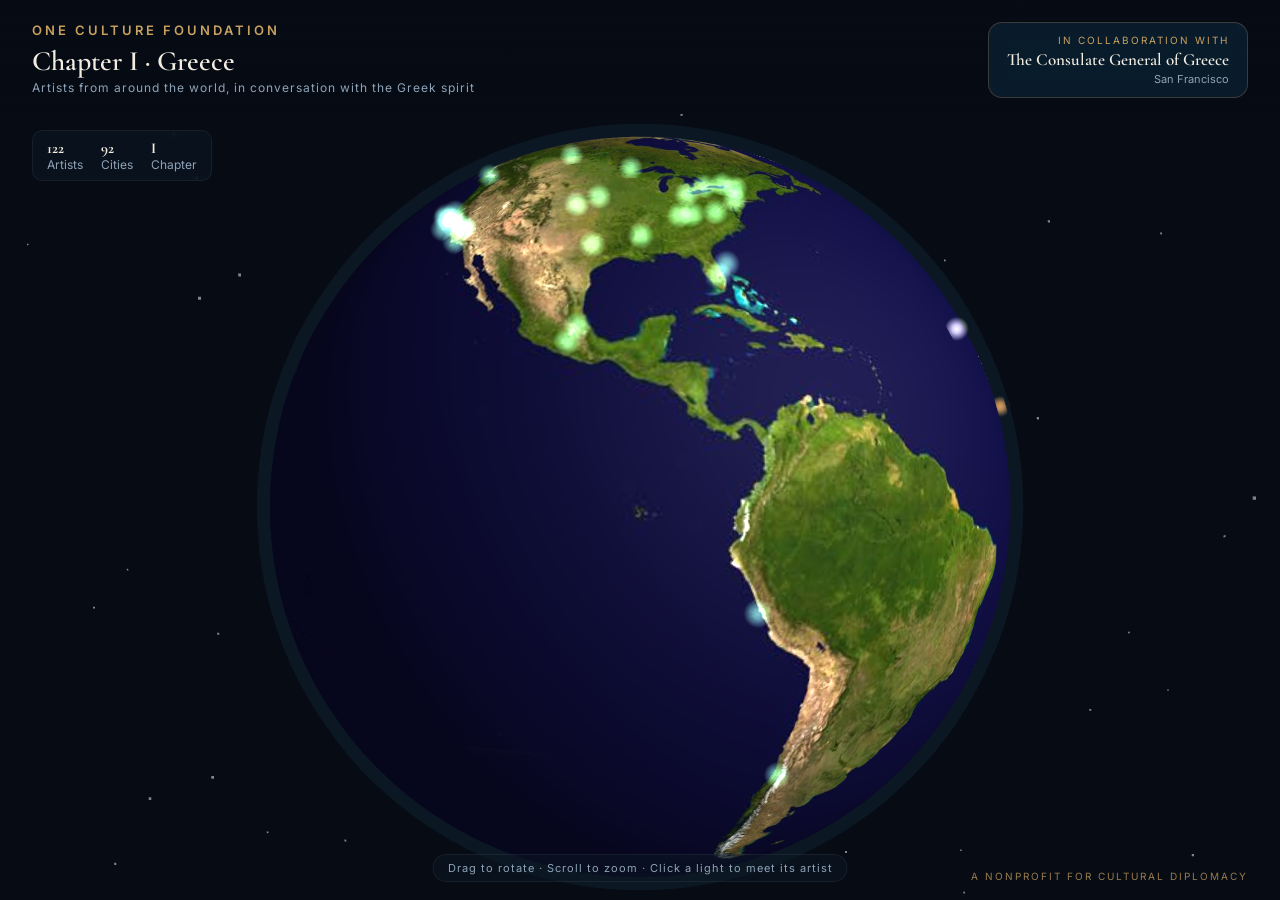
==== commit 6c2effec: "Preserve repository line endings" ====
--- a/classic.html
+++ b/classic.html
@@ -1,558 +1,558 @@
-<!DOCTYPE html>
-<html lang="en">
-<head>
-<meta charset="UTF-8">
-<meta name="viewport" content="width=device-width, initial-scale=1.0">
-<title>World Culture Salon · Chapter I — Greece | One Culture Foundation</title>
-<meta name="description" content="Artists from around the world in conversation with the Greek spirit. An interactive gallery by One Culture Foundation.">
-<link rel="stylesheet" href="fonts-classic.css">
-<style>
-  :root{
-    --bg-deep:#060b14;
-    --bg-panel:#0d1826;
-    --aegean:#123c5a;
-    --gold:#c9a15f;
-    --terracotta:#b5603a;
-    --marble:#f2ede1;
-    --muted:#8fa3b8;
-  }
-  *{box-sizing:border-box;margin:0;padding:0;}
-  html,body{height:100%;background:var(--bg-deep);color:var(--marble);font-family:'Inter',sans-serif;overflow:hidden;}
-  body.fallback-mode{overflow:auto;height:auto;}
-  #app{position:relative;width:100vw;height:100vh;display:flex;flex-direction:column;}
-  @supports (height:100dvh){ #app{height:100dvh;} }
-  body.fallback-mode #app{height:auto;min-height:100vh;}
-
-  /* ---- loading ---- */
-  #loading{
-    position:fixed;inset:0;z-index:30;display:flex;
-    flex-direction:column;align-items:center;justify-content:center;gap:16px;
-    background:var(--bg-deep);transition:opacity .5s ease;
-  }
-  #loading.done{opacity:0;pointer-events:none;}
-  #loading .mark{font-family:'Cormorant Garamond',serif;font-size:24px;color:var(--gold);}
-  #loading .bar{width:140px;height:1px;background:rgba(201,161,95,0.18);overflow:hidden;}
-  #loading .bar i{display:block;height:100%;width:40%;background:var(--gold);animation:sweep 1.3s ease-in-out infinite;}
-  @keyframes sweep{0%{transform:translateX(-100%);}100%{transform:translateX(350%);}}
-
-  /* ---- header ---- */
-  header{
-    position:relative;z-index:5;
-    padding:22px 32px 16px;
-    background:linear-gradient(180deg, rgba(6,11,20,0.95) 0%, rgba(6,11,20,0.0) 100%);
-    display:flex;justify-content:space-between;align-items:flex-start;gap:24px;flex-wrap:wrap;
-  }
-  .brand{display:flex;flex-direction:column;gap:2px;}
-  .brand .eyebrow{font-size:13px;letter-spacing:3px;color:var(--gold);text-transform:uppercase;font-weight:600;}
-  .brand .eyebrow a{color:var(--gold);text-decoration:none;border-bottom:1px solid transparent;padding-bottom:2px;transition:border-color .25s,color .25s;}
-  .brand .eyebrow a:hover,.brand .eyebrow a:focus-visible{color:#dcb87a;border-bottom-color:rgba(201,161,95,0.45);}
-  .brand h1{font-family:'Cormorant Garamond',serif;font-size:28px;font-weight:600;color:var(--marble);margin-top:4px;}
-  .brand .sub{font-size:12px;color:var(--muted);letter-spacing:1px;}
-
-  .credit-card{
-    background:rgba(18,60,90,0.35);border:1px solid rgba(201,161,95,0.25);
-    border-radius:14px;padding:11px 18px;backdrop-filter:blur(6px);
-    max-width:330px;text-align:right;
-  }
-  .credit-card .label{font-size:10px;letter-spacing:2px;color:var(--gold);text-transform:uppercase;}
-  .credit-card .name{font-family:'Cormorant Garamond',serif;font-size:17px;font-weight:600;margin-top:3px;line-height:1.25;}
-  .credit-card .role{font-size:11px;color:var(--muted);margin-top:2px;}
-
-  /* ---- globe ---- */
-  #globe-wrap{position:relative;flex:1;min-height:0;}
-  #globe-canvas{position:absolute;inset:0;}
-
-  .stats{
-    position:absolute;top:16px;left:32px;z-index:4;
-    display:flex;gap:18px;font-size:12px;color:var(--muted);
-    background:rgba(13,24,38,0.55);border:1px solid rgba(255,255,255,0.06);
-    padding:8px 14px;border-radius:10px;backdrop-filter:blur(6px);
-  }
-  .stats b{color:var(--marble);font-family:'Cormorant Garamond',serif;font-size:15px;}
-
-  .hint{
-    position:absolute;bottom:18px;left:50%;transform:translateX(-50%);
-    font-size:11px;color:var(--muted);letter-spacing:1px;
-    background:rgba(13,24,38,0.5);padding:6px 14px;border-radius:20px;
-    border:1px solid rgba(255,255,255,0.06);z-index:4;white-space:nowrap;
-  }
-  .note{
-    position:absolute;bottom:18px;right:32px;font-size:10px;color:var(--gold);
-    letter-spacing:2px;text-transform:uppercase;z-index:4;opacity:0.75;
-  }
-
-  /* ---- artist panel ---- */
-  #artist-panel{
-    position:absolute;top:0;right:0;height:100%;width:360px;
-    background:rgba(9,16,26,0.94);border-left:1px solid rgba(201,161,95,0.25);
-    backdrop-filter:blur(10px);
-    transform:translateX(100%);transition:transform .35s ease;
-    z-index:10;padding:24px;display:flex;flex-direction:column;gap:13px;
-    overflow-y:auto;
-  }
-  #artist-panel.open{transform:translateX(0);}
-  #artist-panel::-webkit-scrollbar{width:6px;}
-  #artist-panel::-webkit-scrollbar-thumb{background:rgba(201,161,95,0.3);border-radius:3px;}
-  .panel-close{
-    align-self:flex-end;background:none;border:none;color:var(--muted);
-    font-size:20px;cursor:pointer;line-height:1;flex:none;font-family:inherit;
-  }
-  .panel-close:hover,.panel-close:focus-visible{color:var(--gold);}
-  .artwork{
-    width:100%;min-height:150px;border-radius:10px;flex:none;
-    display:flex;flex-direction:column;align-items:center;justify-content:center;gap:8px;
-    padding:20px;text-align:center;
-  }
-  .artwork .title{font-family:'Cormorant Garamond',serif;font-size:21px;font-weight:600;color:#fff;text-shadow:0 1px 8px rgba(0,0,0,0.5);}
-  .artwork .medium{font-size:10px;letter-spacing:2px;text-transform:uppercase;color:rgba(255,255,255,0.9);}
-  .panel-tag{
-    display:inline-block;font-size:10px;letter-spacing:1.5px;text-transform:uppercase;
-    color:var(--terracotta);border:1px solid rgba(181,96,58,0.5);border-radius:20px;
-    padding:4px 10px;width:fit-content;
-  }
-  .panel-index{font-size:11px;color:var(--gold);letter-spacing:2px;text-transform:uppercase;}
-  .panel-name{font-family:'Cormorant Garamond',serif;font-size:24px;font-weight:600;line-height:1.15;}
-  .panel-country{font-size:12px;color:var(--muted);}
-  .panel-links{display:flex;flex-wrap:wrap;gap:8px;}
-  .panel-links a{
-    font-size:11px;letter-spacing:1px;text-transform:uppercase;text-decoration:none;
-    color:var(--gold);border:1px solid rgba(201,161,95,0.5);border-radius:20px;
-    padding:6px 12px;transition:background .2s;
-  }
-  .panel-links a:hover,.panel-links a:focus-visible{background:rgba(201,161,95,0.15);}
-  .panel-links a.primary{background:var(--gold);color:#1a1206;font-weight:600;}
-  .panel-links a.primary:hover,.panel-links a.primary:focus-visible{background:#dbb474;}
-  .vote-btn{
-    width:100%;padding:12px 16px;cursor:pointer;border-radius:20px;
-    background:none;border:1px solid var(--gold);color:var(--gold);
-    font-family:inherit;font-weight:500;font-size:11px;letter-spacing:2px;text-transform:uppercase;
-    transition:background .25s,color .25s;
-  }
-  .vote-btn:hover:not(:disabled),.vote-btn:focus-visible:not(:disabled){background:rgba(201,161,95,0.15);}
-  .vote-btn:disabled{cursor:default;}
-  .vote-btn.voted{background:var(--gold);color:#1a1206;}
-  .vote-btn.voted .undo-hint{display:none;}
-  .vote-btn.voted:hover .default-text,.vote-btn.voted:focus-visible .default-text{display:none;}
-  .vote-btn.voted:hover .undo-hint,.vote-btn.voted:focus-visible .undo-hint{display:inline;}
-  .vote-btn.voted:hover,.vote-btn.voted:focus-visible{background:none;color:var(--gold);}
-  .panel-section-label{font-size:10px;letter-spacing:2px;color:var(--terracotta);text-transform:uppercase;margin-bottom:-7px;}
-  .panel-bio{font-size:13px;line-height:1.7;color:#c9d3dd;}
-
-  /* ---- no-WebGL fallback ---- */
-  #fallback{display:none;position:relative;z-index:2;padding:8px 32px 64px;}
-  body.fallback-mode #fallback{display:block;}
-  body.fallback-mode #globe-wrap{display:none;}
-  .fb-note{
-    margin:0 0 24px;padding:13px 17px;border:1px solid rgba(201,161,95,0.25);border-radius:10px;
-    font-size:12.5px;line-height:1.7;color:var(--muted);max-width:620px;
-  }
-  .fb-grid{display:grid;grid-template-columns:repeat(auto-fill,minmax(270px,1fr));gap:14px;}
-  .fb-card{
-    background:rgba(13,24,38,0.55);border:1px solid rgba(255,255,255,0.07);
-    border-radius:12px;padding:18px 20px 20px;display:flex;flex-direction:column;gap:6px;
-  }
-  .fb-card .idx{font-size:10px;letter-spacing:2px;text-transform:uppercase;color:var(--gold);}
-  .fb-card .nm{font-family:'Cormorant Garamond',serif;font-size:20px;font-weight:600;line-height:1.2;}
-  .fb-card .loc{font-size:11.5px;color:var(--muted);}
-  .fb-card .ttl{font-family:'Cormorant Garamond',serif;font-size:15px;color:#c9d3dd;margin-top:3px;}
-  .fb-card .med{font-size:9.5px;letter-spacing:2px;text-transform:uppercase;color:var(--gold);opacity:0.8;}
-  .fb-card .lk{display:flex;gap:7px;flex-wrap:wrap;margin-top:7px;}
-  .fb-card .lk a{
-    font-size:10px;letter-spacing:1px;text-transform:uppercase;text-decoration:none;
-    color:var(--gold);border:1px solid rgba(201,161,95,0.5);border-radius:20px;padding:5px 11px;
-  }
-  .fb-card .lk a:hover{background:rgba(201,161,95,0.15);}
-  .fb-card .vote-btn{margin-top:9px;padding:10px 12px;}
-
-  @media (prefers-reduced-motion: reduce){ *{animation:none !important;transition:none !important;} }
-  @media (max-width:900px){
-    header{padding:16px 20px 12px;}
-    .brand h1{font-size:23px;}
-    .credit-card{max-width:210px;padding:9px 13px;}
-    .credit-card .name{font-size:14px;}
-    .stats{left:20px;top:12px;gap:13px;padding:7px 12px;font-size:11px;}
-    .note{display:none;}
-    #artist-panel{width:100%;}
-    #fallback{padding:8px 20px 56px;}
-  }
-  @media (max-width:640px){
-    .brand .eyebrow{font-size:11px;letter-spacing:2px;}
-    .brand h1{font-size:20px;}
-    .brand .sub{font-size:11px;}
-    .credit-card{max-width:none;width:100%;text-align:left;}
-    .hint{font-size:10px;letter-spacing:0.5px;padding:6px 12px;}
-    #artist-panel{padding:16px 20px 40px;}
-    .panel-close{font-size:26px;padding:8px 10px;margin-right:-10px;position:sticky;top:0;background:rgba(9,16,26,0.85);border-radius:50%;}
-  }
-</style>
-</head>
-<body>
-<div id="loading">
-  <div class="mark">World Culture Salon</div>
-  <div class="bar"><i></i></div>
-</div>
-
-<div id="app">
-  <header>
-    <div class="brand">
-      <div class="eyebrow"><a href="https://www.oneculturefdn.org/" target="_blank" rel="noopener">One Culture Foundation</a></div>
-      <h1>Chapter I · Greece</h1>
-      <div class="sub">Artists from around the world, in conversation with the Greek spirit</div>
-    </div>
-    <div class="credit-card">
-      <div class="label">In Collaboration With</div>
-      <div class="name">The Consulate General of Greece</div>
-      <div class="role">San Francisco</div>
-    </div>
-  </header>
-
-  <div id="globe-wrap">
-    <canvas id="globe-canvas"></canvas>
-    <div class="stats">
-      <div><b id="stat-artists">—</b><br>Artists</div>
-      <div><b id="stat-locations">—</b><br>Cities</div>
-      <div><b>I</b><br>Chapter</div>
-    </div>
-    <div class="hint">Drag to rotate · Scroll to zoom · Click a light to meet its artist</div>
-    <div class="note">A Nonprofit for Cultural Diplomacy</div>
-  </div>
-
-  <div id="fallback">
-    <div class="fb-note">
-      This browser cannot display the interactive globe, so here is the full gallery as a list.
-      Every artist, link and vote works exactly the same.
-    </div>
-    <div class="fb-grid" id="fb-grid"></div>
-  </div>
-
-  <aside id="artist-panel" aria-label="Artist detail">
-    <button class="panel-close" id="panel-close" aria-label="Close">✕</button>
-    <div class="artwork" id="panel-artwork">
-      <div class="title" id="panel-title"></div>
-      <div class="medium" id="panel-medium"></div>
-    </div>
-    <div class="panel-tag" id="panel-continent"></div>
-    <div class="panel-index" id="panel-index"></div>
-    <div class="panel-name" id="panel-name"></div>
-    <div class="panel-country" id="panel-country"></div>
-    <div class="panel-links" id="panel-links"></div>
-    <button class="vote-btn" id="panel-vote">♡ Vote for this artist</button>
-    <div class="panel-section-label">Artist</div>
-    <div class="panel-bio" id="panel-bio"></div>
-    <div class="panel-section-label" id="panel-statement-label">On the Greek Spirit</div>
-    <div class="panel-bio" id="panel-statement"></div>
-  </aside>
-</div>
-
-<script src="vendor/three.min.js"></script>
-<script src="vendor/OrbitControls.js"></script>
-<script>
-const ARTISTS = [{"index":1,"name":"Noemi Gunea","location":"London, UK","continent":"Europe","country":"United Kingdom","lat":49.757,"lng":-1.878,"website":"www.noemigunea.com","social":"@noemigunea","bio":"Noemi Gunea is a Romanian performance artist based in London and makes surreal comedy about wellness and economics. This radio play was created in collaboration with British artist Grace Lambert, and was nominated for a BBC Audio Drama Award.","title":"Free Your Mind","medium":"Sound","artworkLink":"https://soundcloud.com/grace-lambert-207283757/free-your-mind-by-cheap-thrills-radio-play/s-bBHVsyrcDSm","statement":"The radio play follows two friends who want to stop word catastrophes by going back in time to Ancient Greece to close Pandora's Box."},{"index":2,"name":"Jean-Michel Rolland","location":"Marseille, France","continent":"Europe","country":"France","lat":42.95,"lng":6.77,"website":"http://franetjim.free.fr/jim_eng.html","social":"https://www.instagram.com/jimrolland13/","bio":"Jean-Michel Rolland is a French artist born in 1972. A long time a musician and a painter, he brings together his two passions - the sound and the image - in digital arts since 2010. Through video artworks, generative art, audiovisual performances and interactive installations, he questions the temporality, a genuine fourth dimension inherent to moving image, as well as the duality between his two favorite mediums, the sound and the visual.","title":"Amours perdues : l'espoir","medium":"Video","artworkLink":"https://www.youtube.com/watch?v=POqb7xbpi14","statement":"The radio play follows two friends who want to stop word catastrophes by going back in time to Ancient Greece to close Pandora's Box."},{"index":3,"name":"Adu Tornero","location":"Barcelona, Spain","continent":"Europe","country":"Spain","lat":42.44,"lng":2.87,"website":"https://www.adutornero.com","social":"https://www.instagram.com/adutornerov/","bio":"Barcelona-based artist delving into a deep curiosity for human morality and the complexities of how we live. Organised into layered narratives, which serve as visual fables, capturing the messy, beautiful, and often contradictory nature of human existence. Exploring psychological traits and emotions that evolve throughout a lifespan. Ultimately, his art is a direct reflection of an evolving collection of ideas, textures, and observations of daily life.","title":"Hostile soil unfolding","medium":"Painting","artworkLink":"https://www.adutornero.com/product/hostile-soil-unfolding","statement":"This work reinterprets Greek culture by stripping away historicist realism to unearth the primal, sensory memory of Greek mythology. At its center, a personal interpretation, heavily textured, star-patterned of Pegasus. The mythological beast perates not as a sterile classical icon, but as a volatile, raw psychological force juxtaposed against a looming fortress and a fragmented, guarded soldier. The piece explores how ancient allegories of inspiration, warfare, and destiny persist as visceral, hand-drawn archetypes in our contemporary subconscious."},{"index":4,"name":"Giacomo matarazzo","location":"Milan, Italy","continent":"Europe","country":"Italy","lat":44.06,"lng":9.19,"website":"Studiogiamata.com","social":"@studiogiamata","bio":"Giacomo Matarazzo (b. 1979) is an Italian artist and engineer in France. His work merges structural rigor with organic vitality. Through geometric deconstruction and pop-art color blocking, he transforms human anatomy, classical myths, and natural landscapes into vibrant masterpieces. Aligned with Green Culture, his art reflects a sustainable human-ecological balance. Exhibited internationally (Rome '26, Pau '25), he also translates his art into sustainable fashion via Studio Giamata.","title":"Patroclo","medium":"Painting","artworkLink":"https://studiogiamata.com/blogs/infos/patroclo","statement":"My artistic practice is deeply rooted in the foundations of Greek culture, particularly its mythological narratives and its historical pursuit of anatomical and structural harmony. Rather than treating these ancient concepts as relics, my work actively deconstructs and reimagines them to reflect contemporary psychological and social tensions. In pieces like Patroclo and Medusa, I directly engage with Greek archetypes. My painting Patroclo strips away classical romanticism to explore the raw emotional weight of sacrifice and human vulnerability in the fallen hero. Similarly, my interpretation of Medusa subverts the traditional ancient narrative of a defeated monster, reclaiming her image as…"},{"index":5,"name":"Alessandra Maisto","location":"Naples, Italy","continent":"Europe","country":"Italy","lat":40.85,"lng":13.57,"website":"www.alessandramaistoart.com","social":"https://www.instagram.com/alessandramaisto_ug/","bio":"Alessandra Maisto (Naples, 1990) graduated from the Academy of Fine Arts. Inspired by the Neapolitan Informal movement, she weaves together mythology, astronomy and spirituality. Her art is an initiatory rite that elevates body and spirit beyond the material world: using paint, molten wax and raw fabrics, she creates contemporary reliquaries where light and shadow interact. Her visual symbol, the golden almond-shaped eye, acts as a threshold between the visible and the invisible.","title":"Rhea and Maternity","medium":"Painting","artworkLink":"https://drive.google.com/file/d/1G4StzZqD80jMeRecJLyuYesztS4Jc4lB/view?usp=sharing","statement":"The artwork \"Rhea e Maternità, tecn mista, 80x60 cm\" deeply connects with Greek culture, not as a mere academic reference, but as an anthropological reactivation of myth. In Hellenic mythology, Rhea is the Great Mother—the ancestral earth that generates and protects life—but she is also a tragic figure, marked by the pain of safeguarding her children from destruction. The painting captures this dual spirit: the sacredness of the divine and the vulnerability of the human. Through expressive gestures and textured layers, Rhea’s body emerges as an archaic landscape where flesh merges with nature (symbolized by the stalks of wheat, a classical attribute of the goddess). The connection to Greek…"},{"index":6,"name":"Sorina Peia","location":"Bucharest, Romania","continent":"Europe","country":"Romania","lat":45.83,"lng":24.7,"website":"https://sorinapeia.art","social":"https://www.instagram.com/sorinapeia","bio":"Sorina Peia is a Romanian visual artist exploring consciousness, nature, and the cosmos through symbolic painting. Working with acrylic on canvas, she creates immersive compositions where light, archetypal forms, and organic elements express transformation and interconnectedness. Her work invites contemplation and reflects a universal search for beauty, harmony, and human connection.","title":"Solar Heart, Terra, Alpha","medium":"Painting","artworkLink":"https://sorinapeia.art/gallery/solar-heart https://sorinapeia.art/gallery/terra https://sorinapeia.art/gallery/alpha","statement":"My work does not depict Greek culture directly; it engages with ideas that have shaped it for centuries. I explore beauty, harmony, mythology, and the relationship between humanity and the cosmos through a contemporary symbolic language. Inspired by the timeless search for wisdom and interconnectedness, my paintings invite contemplation and dialogue across cultures, echoing the philosophical spirit that continues to resonate from ancient Greece to the present."},{"index":7,"name":"Ranadeep Bhattacharyya & Judhajit Bagchi","location":"Mumbai, India","continent":"Asia","country":"India","lat":18.03,"lng":74.63,"website":"https://yaanusfilms.com/","social":"https://www.instagram.com/ranadeepjudhajit/ https://www.instagram.com/judhajituniverse/ https://www.instagram.com/ranadeep.bhattacharyya/","bio":"Ranadeep Bhattacharyya and Judhajit Bagchi are Indian filmmakers, visual artists, photographers and co-founders of Yaanus Films, Mumbai. Ranadeep is also a published poet, while Judhajit recently worked as Director of Photography on Onir’s *Tumhari Khushboo*. Their films include Amen and National Award-winning Children of the Soil, with wider honours from Cannes Corporate Media & TV Awards, Stevie Awards, Telly Awards, IPA and PX3.","title":"Glimmers","medium":"Video","artworkLink":"https://drive.google.com/file/d/19Lna5dEA-JZgs3nBOIjoSciGcGDCDm2V/view?usp=sharing","statement":"Glimmers relates to Greek culture through its meditation on the body, light, beauty and transformation. Rather than referencing Greece literally, the work enters the spirit of Greek mythology and philosophy: the human form emerging from darkness, touched by light, becoming almost divine, fragile and cosmic at once. The video evokes the tension between the Apollonian and the Dionysian — clarity and ecstasy, form and surrender, beauty and excess. Bodies appear like moving sculptures, illuminated by colour, glitter and shadow, suggesting both ancient ritual and contemporary dream. The work also carries the echo of Plato’s cave: what we see may be only a flicker, a reflection, a brief illusion,…"},{"index":8,"name":"Krešimira Gojanović","location":"Zagreb, Croatia","continent":"Europe","country":"Croatia","lat":46.16,"lng":17.03,"website":"https://kresimira.wordpress.com/","social":"https://www.facebook.com/kresimira.gojanovic/","bio":"Krešimira Gojanović (born 1970, Osijek, Croatia) graduated from the Academy of Fine Arts in Zagreb in 1993 and earned an M.A. in Visual Communication Design from the Academy of Fine Arts and Design (ALUO), Ljubljana, in 2010. A member of the Croatian Association of Independent Artists since 1997, she has held 51 solo exhibitions and participated in 125 juried group exhibitions. Her work explores mythology, ecofeminism, nature, the collective unconscious, and female spirituality.","title":"Eleusinian Mysteries - Demeter and Persephone","medium":"Digital","artworkLink":"https://drive.google.com/file/d/1AvfDtHmWTHOghzKd2plUo7GoXfBPYR8X/view?usp=sharing","statement":"Last year, I created a series of digital illustrations entitled ''Digital Mythology'', focusing primarily on figures from Greek mythology. The series includes various goddesses such as Aphrodite, Persephone, and Artemis, as well as gods like Dionysus and hybrid creatures such as the Minotaur and the Centaur. The complete series consists of 30 digital illustrations. I am submitting one of its most representative works, depicting Demeter and Persephone, who symbolize the divine mother and daughter, embodying nature's perpetual cycle of seasonal change, renewal, and transformation. Greek mythology has long been a recurring theme in my artistic practice. I believe it represents one of the…"},{"index":9,"name":"Dwora Fried","location":"Los Angeles, USA","continent":"Americas","country":"United States","lat":35.8,"lng":-117.89,"website":"www.dworafried.com","social":"instagram.com/dworafried","bio":"Lentos Kunstmuseum, Linz, Austria “Mädchen sein!? Vom Tafelbild zu Social Media\", 2026 Jüdisches Museum Wien, Vienna, Austria\"The Third Generation. The Holocaust in Family Memory\" 2025 \"Bye Bye Confidence\" Wien Museum, Vienna, Austria 2024 Permanent Collections: Lentos Kuntsmuseum Linz, Austria - 2026 POLIN Museum, Warsaw, Poland - 2025 Glendale College, Glendale, California - 2022 Cerritos College, Cerritos, California - 2020 Wien Museum-MUSA, Vienna, Austria - 2014","title":"Deportation","medium":"Assemblage","artworkLink":"https://www.dropbox.com/scl/fi/3gvqyzhhpo7bpt90dmse0/2026-04-24-00.58.15.jpg?rlkey=hfgac0qltrnaebcnb5pdv5nca&st=bzf0j3f6&dl=0","statement":"My work is about universal memories, life as a greek tragedy, the fears and joys that come with that memory and sharing those feelings with everyone"},{"index":10,"name":"Petrasakis","location":"Cyprus","continent":"Europe","country":"Cyprus","lat":34.43,"lng":33.08,"website":"https://www.artavita.com/artists/2785-petrasakis","social":"https://www.facebook.com/facerocks.petrasakis/","bio":"I was always attracted by the peculiar shapes,colours and the mixture of minerals,certain stones were formed and filled with, billion years ago. Consequently,I started collecting stones which appeared most interesting to me, and my collection was growing week by week.","title":"Cyclop (PS-44)","medium":"Sculpture","artworkLink":"https://www.artavita.com/artworks/ae975876-ce61-48b8-a92e-5632ae918854","statement":"It is related with the Cyclops of the Greek Mythology"},{"index":11,"name":"Mauricio Sanhueza","location":"Lima, Peru","continent":"Americas","country":"Peru","lat":-11.35,"lng":-78.09,"website":"https://www.youtube.com/huesitoduro","social":"https://www.instagram.com/humanobin","bio":"Mauricio Sanhueza (Peru,1978) studied at the University of Lima from 1996 until 2000. He then continued his studies at the Lima visual arts school, Corriente Alterna, graduating in 2006 with top honors. In 2011 he obtain a bachelor's degree in Fine Arts from San Marcos University. Since 2004 he has participated in several collective art exhibits and festivals in Peru and abroad.","title":"Calico","medium":"Video","artworkLink":"https://vimeo.com/43919654","statement":"Throughout the centuries dreams have been to many cultures around the world the images that speak of the future. In modern times dreams have been seen as a connection to the unconscious. Based on the myth of Perseus, Calico is looking for the key that will lead him to a sad fate."},{"index":12,"name":"Suzanne Halliwell","location":"England, UK","continent":"Europe","country":"United Kingdom","lat":50.61,"lng":-2.92,"website":"https://www.quietthunder.co.uk/collections/original-artwork","social":"https://www.instagram.com/quietthunderco/","bio":"My work explores connection: between people, across time, and beyond what can be easily explained. Drawing on the goddesses of ancient Greece, each piece holds presence rather than narrative. In Artemis — True North I paint her at full draw, moon above, hounds at her feet: a woman aligned to her own direction. Painted in watercolour on raw canvas with metallic leaf and stitch, edges left frayed. Made, not manufactured. A relic from a time gone by, inviting stillness.","title":"Artemis","medium":"Painting","artworkLink":"https://www.quietthunder.co.uk/products/artemis-true-north","statement":"Artemis is the second of a series of strong women I have painted. She makes me think of True North and following your calling. The Greek Myths and legends fascinate me and i also have created work based on Psyche and Cupid and also the goddess Hebe and Zeus."},{"index":13,"name":"Nina Testaverde","location":"Italy","continent":"Europe","country":"Italy","lat":42.15,"lng":13.9,"website":"Ninatestaverde.it","social":"@ninatestaverde","bio":"Nina Testaverde (Italia) is a mixed-media artist whose work creates a dialogue which bridges anthropological research and visual storytelling. Her work reaches across borders to uncover transnational dialogue and relationships amongst world cultures. She trained in Tokyo in the 15th-century art of Kintsugi, and apprenticed in the studio of Nicoletta Gualdi Ceramiche in Rome.","title":"Bodies of Divine Order","medium":"Digital, Photography","artworkLink":"https://www.ninatestaverde.it/gallery","statement":"After having spent time working and researching in Athens— the photographic series begins to explore the foundation of classical architecture and its movement through the doorway to the East, Turkey, throughout the Ottomon Empire, and its later connection in the expansion into the architectural dialogue of Asia (in this instance, Uzbekistan)."},{"index":14,"name":"Gary Gowans","location":"Scotland, UK","continent":"Europe","country":"United Kingdom","lat":57.54,"lng":-3.5,"website":"www.garygowans.com","social":"https://www.instagram.com/gmgowans/","bio":"University lecturer for 25 years spending 12 years as Programme Director of Graphic Design at DJCAD, University of Dundee. My research focussed on designing computer-based systems to support people living with dementia. I continued to work as an artist throughout my career, exhibiting eg at the Scottish National Galleries Edinburgh with SSA. My films have made 'official selection' at international film festivals in recent years including screening at The Utah International Film Festival 2024.","title":"Amphora","medium":"Video","artworkLink":"https://www.youtube.com/watch?v=Px4rVzinq0k","statement":"When considering the subject of migration it is important to note that the movement of human populations, cultures and ideologies is not a new phenomenon. In ancient times – just as today – mass relocations caused huge geopolitical tension and conflict. Ancient Greek migrations transformed a fragmented network of tribes into a vast, interconnected Mediterranean civilization. ‘Amphora’ is a motion artwork that employs red and black-figure motifs of the Greek Archaic and Classical eras to connect to this idea. Through sound design and animation this work also attempts to recall the physicality, and fiery beginnings, of these ancient artefacts whilst simultaneously celebrating their inherent…"},{"index":15,"name":"Kiki Klimt","location":"Slovenia","continent":"Europe","country":"Slovenia","lat":44.75,"lng":14.99,"website":"klimt.si","social":"https://www.instagram.com/klimtkiki/","bio":"Kiki Klimt from Slovenia studied at the Academy in Ljubljana, painting in 1998 and master's in sculpture in 2000. Following her studies, she embarked on her career as a freelance artist, working across various media, and as a professor in Slovenia, Sofija, Zagreb, and Istanbul. She has been exhibited in Ljubljana, Zagreb, Berlin, and New York. She is currently an artist, a professor and pro-dean at Arthouse Slovenia, the president of the local art society, and a PhD student in philosophy.","title":"Visual Analysis of the Myth of Psyche and Eros through Hegelian Dialectics","medium":"Painting","artworkLink":"https://www.artworkarchive.com/profile/kiki-klimt/collection/visual-analysis-of-the-myth-psyche-and-eros-thru-hegel-s-dyalectic, https://klimt.si/?page_id=5428","statement":"My work resonates deeply with Greek culture: first because it started it as an artist-in-residence in Greece and by intricately reinterpreting the myth of Psyche and Eros. Through paintings and books, I delve into the complexities of feminine archetypes that emerge from it. By applying Hegel's dialectic to the myth, I create a structured analysis that juxtaposes the initial thesis of love and beauty with the antithesis of societal pressures and personal struggles, culminating in a synthesis that reflects the modern woman's experience. This approach connects the timeless themes embedded in Greek mythology to contemporary issues concerning women's roles and identities, emphasising that…"},{"index":16,"name":"Robert Ladislas Derr","location":"Columbus, OH, USA","continent":"Americas","country":"United States","lat":39.96,"lng":-83.7,"website":"www.robertladislasderr.com","social":"","bio":"Robert Ladislas Derr is a visual artist making performances from live to intervention, videos, photographs, and multimedia installations. He has exhibited and performed widely at venues including, the Riga Performance Festival (Latvia), Black Mountain College Museum + Arts Center (US), Canberra Contemporary Art Space (Australia), Mendel Art Gallery (Canada), Schirn Kunsthalle Frankfurt (Germany), LIVE Performance Art Biennale (Canada), and Irish Film Institute (Ireland).","title":"Bewilderments of the Eyes","medium":"Video","artworkLink":"https://vimeo.com/232814044 (Full length video is 5 minutes in length)","statement":"Building on Plato’s “bewilderment of the eyes,” the film turns spectatorship into a lesson about how perception can trap us inside comfortable or inherited narratives. In Greek culture, this concern sits at the center of inquiry: in Socratic dialogue, what looks obvious is constantly tested through questions, definitions, and cross-examination, because appearances can feel certain while reason shows them to be incomplete or false. Your reversibility—pulling the image backward and then flipping it—echoes that Greek insistence that truth is not a single surface view but something approached through method, dialectic, and correction. The ominous piano “punctuations” also recall how Greek…"},{"index":17,"name":"Shun Tang","location":"San Francisco, USA","continent":"Americas","country":"United States","lat":39.17,"lng":-123.82,"website":"https://www.thomagrapher.com/","social":"thomagrapher","bio":"I create figurative paintings that explore uncontrollable forces, invisible systems, and human struggle. Influenced by Greek tragedy, my work examines how individuals confront forces beyond their control and become part of larger structures. Rather than offering answers, I present symbolic situations that invite reflection and multiple interpretations. Through observation and philosophical inquiry, I translate abstract ideas into figurative images.","title":"The Other Half","medium":"Painting","artworkLink":"https://drive.google.com/file/d/1VbOWBWVDHDT1SliM9U9WQbMxEOR_tIf9/view?usp=sharing","statement":"This painting is inspired by Aristophanes' myth in Plato's Symposium, in which early humans were complete beings with two heads, four arms, and four legs. Fearing their strength, Zeus split them in half, condemning each person to spend a lifetime searching for their missing other half. In a contemporary context, this ancient idea takes on a new meaning. Human relationships are increasingly shaped by distance, isolation, and technology. As artificial intelligence becomes more integrated into everyday life, it raises the possibility that the \"other half\" we seek may no longer be another human being, but an artificial companion. This transformation reflects both the promise and the paradox of…"},{"index":18,"name":"Mondli Kunene","location":"Johannesburg, South Africa","continent":"Africa","country":"South Africa","lat":-27.25,"lng":29.8,"website":"https://drive.google.com/file/d/1c7iI7yQpkCXeNOq7rZN21Di1kDbUAB4r/view?usp=drivesdk","social":"https://www.instagram.com/mondliart","bio":"Mondli Kunene, known professionally as \"The Artivist,\" is a South African contemporary visual artist whose practice explores how art can strengthen communities through dialogue, memory and public participation. Working under the registered identity MONDLIART®, he creates paintings and community-based interventions rooted in African philosophy, social justice and collective storytelling. A former educator, Kunene combines artistic practice with facilitation, mentoring and civic engagement,","title":"The Greeks were wrong Atlas is a Woman","medium":"Painting","artworkLink":"https://drive.google.com/file/d/1j-fJoQ9qhJEpyNlKKTVPSUX-8dreqMXU/view?usp=drivesdk","statement":"The phrase “The Greeks are wrong: Atlas is a Woman” is a deliberate act of mythological inversion. To see how it relates to Greek cultureand to the typical “spirit” of a contemporary reinterpretive seriesyou have to start with what Atlas actually represents in Greek mythology. In classical Greek mythology, Atlas is a Titan punished after the Titanomachy for opposing the Olympian gods. His role is not symbolic leadership but cosmic burden-bearing: he literally holds the heavens apart from the earth. Importantly, he is almost always depicted as male in Greek visual and literary tradition, reinforcing a broader pattern in ancient Greek cosmology where: structural cosmic labor = male Titans or…"},{"index":19,"name":"ojolo / abel garcía jiménez","location":"Mexico City, Mexico","continent":"Americas","country":"Mexico","lat":19.78,"lng":-98.08,"website":"https://www.ojolo.com.mx/","social":"https://www.instagram.com/ojolosoy/","bio":"ojolo (abel garcía jiménez) is a mexican visual artist and creative director based in mexico city. his work explores introspection, emotional memory, and daily delirium through digital media, painting, installation, and collage. with an aesthetic that fuses the brutal and the lyrical, he creates images that speak to viewers on a symbolic and sensory level. his background in design, visual storytelling, and global campaigns adds a unique communicative power to his artistic practice.","title":"ojobjetivo 5","medium":"Digital","artworkLink":"https://ojolo.short.gy/ojolo-ojobjetivo-5","statement":"Rather than illustrating Greek mythology, my work engages with one of its enduring questions: how we understand beauty, identity, and the act of seeing. By intervening in the image of the classical Venus with a contemporary symbolic eye, I transform an ancient ideal into a reflection on perception itself. The work suggests that beauty is not a fixed canon but something continually reconstructed through the gaze. It connects classical aesthetics with contemporary visual culture, inviting viewers to reconsider how ancient symbols continue to shape the way we see ourselves today."},{"index":20,"name":"Shun Tang","location":"San Francisco, USA","continent":"Americas","country":"United States","lat":39.52,"lng":-122.07,"website":"https://www.thomagrapher.com/","social":"thomagrapher","bio":"I create figurative paintings that explore uncontrollable forces, invisible systems, and human struggle. Influenced by Greek tragedy, my work examines how individuals confront forces beyond their control and become part of larger structures. Rather than offering answers, I present symbolic situations that invite reflection and multiple interpretations. Through observation and philosophical inquiry, I translate abstract ideas into figurative images.","title":"Endless Highway","medium":"Screenprint","artworkLink":"https://drive.google.com/file/d/1t6n6MJqBQ_hdGLljoZuP6ofIumcIGAT9/view?usp=sharing","statement":"This painting reflects on the myth of Sisyphus through the image of an endless road. Instead of endlessly pushing a boulder uphill, the figure is replaced by a small car trapped in an infinite journey. The destination never arrives, yet movement never stops. The work explores the tension between motion and progress, suggesting that modern life often mistakes constant movement for meaningful advancement. It invites viewers to question whether we are moving forward or simply repeating the same path in a different form."},{"index":21,"name":"Jose Trejo Maya","location":"Baldwin Park, CA, USA","continent":"Americas","country":"United States","lat":33.39,"lng":-118.32,"website":"https://actaonline.org/artist_roster_item/jose-trejo-maya/","social":"","bio":"He is a remnant of the Nahuatlacah oral tradition a tonalpouhque mexica, a commoner from the lowlands from a time and place that no longer exists. Born in Celaya, Guanajuato, Mexico,where he spent his childhood in the small rural pueblo of Tarimoró and wherefrom he immigrated in 1988.","title":"Transparencies in Time:","medium":"Sculpture, Digital, Sound, Cross-disciplinary","artworkLink":"https://actaonline.org/artist_roster_item/jose-trejo-maya/","statement":"It a mirror-hologram a fundamentally and equally advanced societies."},{"index":22,"name":"Shun Tang","location":"San Francisco, USA","continent":"Americas","country":"United States","lat":38.47,"lng":-123.47,"website":"https://www.thomagrapher.com/","social":"https://www.instagram.com/thomagrapher/","bio":"I create figurative paintings that explore uncontrollable forces, invisible systems, and human struggle. Influenced by Greek tragedy, my work examines how individuals confront forces beyond their control and become part of larger structures. Rather than offering answers, I present symbolic situations that invite reflection and multiple interpretations. Through observation and philosophical inquiry, I translate abstract ideas into figurative images.","title":"Sisyphus","medium":"Screenprinting","artworkLink":"https://drive.google.com/file/d/1d76PHohomaJzbePL4i_OQsDBzA-hnrBK/view?usp=sharing","statement":"This work reinterprets the myth of Sisyphus through the Penrose triangle, an impossible geometric form with no true beginning or end. A lone figure pushes a spherical boulder along the triangle, yet every step leads only to another cycle. By combining an ancient myth with an impossible structure, the work reflects on endless labor, repetition, and the human condition of striving within systems that offer no final resolution."},{"index":23,"name":"S4RA","location":"Porto, Portugal","continent":"Europe","country":"Portugal","lat":39.4,"lng":-10.36,"website":"https://s-ara.net/","social":"https://www.instagram.com/s.4ra","bio":"S4RA is an < non-binary && genderqueer > interdisciplinary artist that draws on con*sensual power dynamics & gender role play through a post-dramatic storytelling hybrid process between digital animation & ( immersive : ) environments. also spends endless hours strolling through post-capitalism mazes & its influence on libidinal pleasure.","title":"swimwimwim","medium":"VR","artworkLink":"first version of swimwimwim https://vimeo.com/s4ra/swimwimwim ( password : swim )","statement":"swimwimwim ( VR installation ) is a mythological update of Roko’s Basilisk - the contemporary algorithmic deity that prophesies its own coming & where the eternal loop serves as damnation in a doomscrolling dopamine quest choreography."},{"index":24,"name":"Natalie Truan","location":"London, UK","continent":"Europe","country":"United Kingdom","lat":51.157,"lng":1.272,"website":"natalietruan.com","social":"https://www.instagram.com/truzn/","bio":"Natalie Truan is a London-based visual artist working across painting, drawing, textiles, and mixed media. Her work is driven by an interest in the human figure, gesture, and emotion, using expressive mark-making and composition to process feeling and experience. Drawing from personal experience and observation, her practice moves between figuration and abstraction. Her work is immediate and bodily, driven by instinct, thought, and emotion in the moment of making.","title":"Two Standing Figures","medium":"Painting, Digital","artworkLink":"https://drive.google.com/file/d/13O4_7rTrXIZn7j8dN7bjo1_pFOsQWmO0/view?usp=sharing","statement":"Two Standing Figures Metamorphosis in ancient Greek mythology describes transformation that is often sudden, bodily, and driven by forces beyond human control. In stories such as Daphne becoming a laurel tree or Narcissus turning into a flower, the body is never fixed and shifts under pressure from desire, fear, or divine influence. These myths treat change as a fundamental condition of existence, where identity is unstable and continually reshaped. My painting Two Standing Figures develops this idea in a contemporary context. In this watercolour and ink work, the figures are constructed from sensation rather than anatomy. Pain, tension, anxiety, and social proximity distort and reconfigure…"},{"index":25,"name":"Cristina Dimuș","location":"Focșani, Romania","continent":"Europe","country":"Romania","lat":46.75,"lng":27.88,"website":"https://sites.google.com/view/cristinadimus","social":"https://www.instagram.com/cristinadimus","bio":"Cristina Dimuș (b. 1970, Galați) is a Romanian painter based in Focșani. After a long detour from art, she returned at 47 to study at UNArte Bucharest, earning her BA (2020) and MA (2022) in Painting. She is a full member of the Union of Visual Artists of Romania. Her work explores architecture, memory, and decay, treating painting as \"a second nature\", a continuous act of attention to what history leaves behind, weathered, forgotten, or quietly disappearing.","title":"Guardians of Ruin","medium":"Painting","artworkLink":"https://sites.google.com/view/cristinadimus","statement":"This painting was made from a photograph of a doorway in Bucharest, flanked by two weathered statues that once stood as guardians of the threshold. At their feet, a discarded dumpster had settled into the frame, an unplanned but telling detail that became central to the work. Reworked entirely in a submerged blue, the statues lose their solidity and begin to dissolve into the architecture around them, caught between presence and erasure. For me this echoes a distinctly Greek tension: the classical impulse to guard, to mark, to make sacred, set against the quiet, ongoing erosion of that impulse in daily life. The painting isn't a depiction of Greece itself, but of what happens when the…"},{"index":26,"name":"Aybars Yücel","location":"Çanakkale, Türkiye","continent":"Asia","country":"Türkiye","lat":38.75,"lng":26.41,"website":"https://artakalan.org/en/ https://www.aybarsyucel.com/en/","social":"https://www.instagram.com/artakalan/ https://www.instagram.com/aybarsyucel/","bio":"Aybars Yücel is a multidisciplinary artist working across public art and ceramics. Since 2014, he has created murals, public interventions, and participatory projects. His recent practice focuses on ceramic tiles, spray-can sculptures, and small-scale ceramics through two artistic approaches: Devak and Artakalan, exploring memory, hope, social fractures, power, and the transformation of individual identity.","title":"Inherited Questions / The Long Way to Truth","medium":"Sculpture, Ceramic Sculpture","artworkLink":"https://drive.google.com/drive/folders/1X0yqAEk91Gcn7rgPJGYN5MOzAmY3mhmZ?usp=drive_link","statement":"These two works do not aim to represent Greek culture directly. For me, the greatest legacy of Greek culture is its enduring tradition of questioning—a way of thinking that has continued for more than two thousand years. The fact that we still engage with questions first asked by ancient philosophers is not the achievement of a single civilization alone. Knowledge survived because it was preserved, translated, and carried forward by different cultures across history. This continuity reminds us that philosophy belongs to a shared human heritage rather than to one culture alone. The first sculpture reflects collective memory and the circulation of ideas between people, while the second…"},{"index":27,"name":"Anum Farooq","location":"London, UK","continent":"Europe","country":"United Kingdom","lat":51.507,"lng":-0.828,"website":"www.anumfarooq.com","social":"Insta: @anumfarooq_","bio":"An interwoven voice in art, poetry, sustainability and education, whose work exists at the intersection of seemingly opposing forces; science and spirituality, nature and abstraction, tradition and innovation. An Associate of the Royal College of Science and an autodidactic creative force, Anum navigates between worlds to explore the unseen, the overlooked, and the deeply human.","title":"To be","medium":"Cross-disciplinary","artworkLink":"https://drive.google.com/file/d/1Z7RKO4-fJd8O3_YjIULz82vqGBLC_2Tj/view?usp=sharing","statement":"The spirit of the series focuses on nuances, of beauty and the perception of senses through civilization, such is the artwork 'To be'. Encapsulating a fragile beauty, through the perception of the autistic artist. Greek culture honours emotion, and this artwork invites the observer to reflect upon their own emotional landscape, to find themselves know who they want 'To be'."},{"index":28,"name":"Guy Hivroni","location":"Jerusalem","continent":"Asia","country":"Israel","lat":33.17,"lng":33.81,"website":"https://hivroni.art/","social":"https://www.instagram.com/guyhivroni/","bio":"Guy Hivroni is a ceramic sculptor based in Jerusalem, Israel. Through wheel-thrown and hand-sculpted garments without wearers, he explores identity, memory, and belonging. His sculptures exist between functional vessel and contemporary art, using the absence of the body to reflect on presence, ritual, and the traces people leave behind.","title":"Unfolding","medium":"Sculpture","artworkLink":"https://drive.google.com/drive/folders/1dW0qW_eWMj26HEgOMkzOK0x2oABAzQHl?usp=sharing","statement":"Although my work does not directly reference Greek mythology or historical imagery, it resonates with the spirit of Greek culture through its exploration of ritual, identity, and the enduring relationship between body and form. The wedding dress functions as a ceremonial object, marking a threshold between personal and collective narratives. By presenting the garment without the body, Unfolding reflects on what remains after transformation, inviting viewers to consider memory, beauty, and human presence beyond physical appearance. These themes echo questions that have shaped Greek philosophy and artistic tradition for centuries, making the work a contemporary reflection on timeless cultural…"},{"index":29,"name":"Shun Tang","location":"San Francisco, USA","continent":"Americas","country":"United States","lat":36.72,"lng":-120.67,"website":"https://www.thomagrapher.com/","social":"https://www.instagram.com/thomagrapher/","bio":"I create figurative works that explore uncontrollable forces, invisible systems, and human struggle. Influenced by Greek tragedy, my work examines how individuals confront forces beyond their control and become part of larger structures. Rather than offering answers, I present symbolic situations that invite reflection and multiple interpretations. Through observation and philosophical inquiry, I translate abstract ideas into figurative images.","title":"Freedom by Design","medium":"Painting","artworkLink":"https://drive.google.com/file/d/18oI1UkFIfpCFTmxw_h84WyvXcNRu0uCf/view?usp=sharing","statement":"Freedom by Design explores a paradox of freedom through the image of a goldfish enclosed in a transparent glass sphere beneath an open body of water. The fish is surrounded by abundance—light, plants, and an endless world beyond the glass—yet remains unable to enter it. The work draws inspiration from the Greek myth of Tantalus, whose eternal punishment was not simple deprivation but the perpetual visibility of what could never be attained. Here, the prison is invisible. The barrier is transparent enough to reveal possibility while remaining impossible to cross. As an immigrant, I often experience a similar condition. One can learn the language, contribute to society, and build a life, yet…"},{"index":30,"name":"Mady SIMA","location":"Dakar, Senegal","continent":"Africa","country":"Senegal","lat":15.07,"lng":-16.42,"website":"www.madysima.com","social":"Instagram @madysima24","bio":"I am a Senegalese artist based in Dakar, and my work lives at the intersection of art, teaching, and social reflection. My practice is rooted in a desire to engage deeply with the world around me – not only to observe it, but to question it, to feel it, and to respond to it. As a a multidisciplinary visual artist and art educator my work explores childhood as a space of freedom, instinct, and imagination through symbolic figures, material experimentation, and expressive visual language","title":"Silent Presences","medium":"Painting","artworkLink":"https://drive.google.com/file/d/1f_Pi1kyEvghf-NzIz2S9o1k0dy943w_b/view?usp=sharing","statement":"The originality"},{"index":31,"name":"Heather J. Lowe","location":"Los Angeles, USA","continent":"Americas","country":"United States","lat":35.8,"lng":-117.89,"website":"https://heatherlowelenticular.com/showcase","social":"@hl5hl5","bio":"Heather Lowe follows the tenets of visual illusion. Her painting reached beyond color moiré to gradations of color and ground in diverse patterns generating images in motion. She has been working in lenticular media, an interactive optical art form that shows animation and 3-D. Her work has been exhibited nationally and locally. Recent solo shows were at Keystone Art Space Gallery and Seis Gallery in Los Angeles. Born in Santa Monica, she studied at Santa Monica College and UC Santa Cruz.","title":"1. Calypso , 2. Amphitrite","medium":"Lenticulars on wood plinths","artworkLink":"https://www.blurb.com/books/11059658-odyssey_10x8","statement":"I created an entire show inspired by Homer's Odyssey, relating Los Angeles to Greek Mythology. The show encompassed Greek poetry, installations of Penelope, and monoprints based on Greek vases and ornament."},{"index":32,"name":"SOURAJATA KUMAR","location":"Kolkata, India","continent":"Asia","country":"India","lat":21.87,"lng":88.01,"website":"https://sourajata.com","social":"youtube@sourajata6621","bio":"Having graduated in Fine Art, Painting from University of Calcutta. WB. India, he has participated and left a very significant mark there. He has exhibited his works in Italy, Singapore , USA, France, Australia, China, Malaysia and many more countries and all metro cities of INDIA and ABROAD.","title":"I am Back, We are beautiful, A Family of Four, Once Athens used to be beautiful, Jesus was murdered","medium":"Painting, Digital","artworkLink":"https://ssourajata.com","statement":"I am very much influenced by he Greek Culture."},{"index":33,"name":"Hugo Lami","location":"London, UK","continent":"Europe","country":"United Kingdom","lat":52.207,"lng":-1.178,"website":"https://www.hugolami.com","social":"https://www.instagram.com/hugo.lami","bio":"Hugo Lami’s work investigates the presence of historical, mythic, and psychological forces that shape human memory and cultural archives. Through a distinct fusion of painting and sculpture, he examines how time, displacement, and erasure influence our perception of belief, politics and societal constructs. His work foregrounds raw, collected sediment as an active agent of erosion, revealing its role within larger structures that govern the fading of collective experience.","title":"Fragment II (Helen of Troy) and Fragment I (Prince Paris)","medium":"Painting","artworkLink":"https://www.hugolami.com/portfolio-collections/my-portfolio/recent-work","statement":"My practice aligns intimately with the curatorial vision of the World Culture Salon, which approaches art not as a static historical record, but as a vital vehicle for cultural inhabitation. By revisiting the foundational archetypes of antiquity, specifically through works like 'Fragment II' (Helen of Troy) and 'Fading Memory I', I seek to rein-habit classical Greek myth, aesthetics, and philosophy through a deeply tactile, modern perspective. Rather than treating these icons as untouchable historical fragments, my work approaches them as living containers of human experience and collective memory. Through a quiet process of blending collected sand and oil paint, the classical form becomes…"},{"index":34,"name":"Astian Rey","location":"Kyiv, Ukraine","continent":"Europe","country":"Ukraine","lat":48.7,"lng":28.77,"website":"https://www.astianrey.com/","social":"https://www.instagram.com/astian_rey","bio":"ASTIAN REY Born in 1987 in Kyiv, Ukraine. In 2010, graduated from Borys Grinchenko Kyiv University, Faculty of Fine Arts. In his work, Astian Rey explores the human image, ancient myths, and mystical symbols. The aesthetics of brutalism, with its rough welding seams, reflect honesty and a rejection of idealization in his creations. At the same time, the artist develops his own musical project «Codex Reptilius» and composes in the styles of Heavy Metal and Ambient.","title":"Nike","medium":"Sculpture","artworkLink":"https://www.astianrey.com/nika-big https://www.astianrey.com/nika-3 https://www.astianrey.com/nika-2","statement":"Dear representatives of One Culture Foundation, I would like to propose three sculptures of Nike, created in different sizes, for participation in your exhibition. In creating this work, I was inspired by the statue of Nike of Samothrace, a legacy of ancient Greek art. It was carved out of stone in honor of the victory goddess Nika and symbolized an unstoppable movement forward. I was attracted by the combination of femininity, lightness and at the same time a feeling of confidence, monumentalism in her figure. Creating my Nika, I decided to reproduce the eternal image of a woman, inspiring the world to accomplishments and victories. Working on the image, I added dynamics to the figure and…"},{"index":35,"name":"Marcos Lozano Merchan","location":"Toulon, France","continent":"Europe","country":"France","lat":42.77,"lng":7.33,"website":"www.marcoslozanomerchan.com","social":"","bio":"Marcos Lozano Merchán (Madrid, 1990) is a Spanish painter and sculptor whose work reinterprets Greek mythology through contemporary figurative art. His exhibition Between Myth and Logos, curated by Jean-Luc Martinez (former President-Director of the Louvre), marked a turning point in his career. He has exhibited internationally, including the National Gallery Bicentenary (London), MEAM (Barcelona), and through Tang Contemporary Art.","title":"Thetis","medium":"Painting","artworkLink":"https://drive.google.com/file/d/1pD44g_CS_Wc8IOXMP1wFFLcornDyV_NI/view?usp=sharing","statement":"My work engages with Greek culture not as a historical reference, but as a living intellectual tradition. Greek mythology continues to offer one of the most profound symbolic languages through which we can explore the fundamental questions of human existence. The painting I present depicts Thetis immersing her son Achilles in the waters of the River Styx, holding him by the heel—the only part of his body left vulnerable. Beyond illustrating a myth, the work reflects on the universal human desire to overcome fragility and the impossibility of escaping our own condition. Achilles' heel becomes a metaphor for the vulnerability that defines every human being. More broadly, my artistic practice…"},{"index":36,"name":"Anthony","location":"Doll, Scotland","continent":"Europe","country":"United Kingdom","lat":59.06,"lng":-3.15,"website":"www.evolvedimages.xyz","social":"https://www.instagram.com/evolvedimages1","bio":"Evolved Images is an ongoing analogue photographic practice using in-camera multiple exposures made across geographically separate locations. Fragments of landscape, architecture and memory are brought together to create images that explore place, perception and \"becoming\"","title":"\"Ethos and Elegy\"","medium":"Analogue Photography","artworkLink":"https://zealous.co/anthonydoll/project/Evolved-Images---Ethos-and-Elegy/","statement":"These photographs explore ideas that have long been central to Greek thought: journey, transformation, memory and the relationship between time and place. Created through analogue multiple exposures made across separate locations, the images allow different landscapes and moments to coexist within a single frame. Rather than illustrating Greek culture directly, they seek to evoke its enduring spirit through themes of becoming, seasonal renewal and the continual reinterpretation of landscape."},{"index":37,"name":"Anne Herzbluth","location":"Lübeck, Germany","continent":"Europe","country":"Germany","lat":52.47,"lng":10.69,"website":"https://www.anne-herzbluth.de/","social":"https://www.instagram.com/herzbluth/","bio":"After granduating with a MFA in Art/Kiel Germany I work as an artist and painter. My work was shown national and international, solo shows, art fairs, a.o. at the Venice Biennal, Lucca Biennal/Italy, Wrong Biennale, CIA Museum South Corea and Kunsthal Charlottenburg/Copenhagen. https://www.anne-herzbluth.de/en/exhibitions/","title":"Ikarus","medium":"Painting","artworkLink":"https://www.instagram.com/p/DYSUsvQiKFS/?img_index=1","statement":"The Greek myth of Icarus is traditionally framed as a cautionary tale of hubris—a narrative warning against the dangers of soaring too close to the sun on wings of wax and feathers. Here, the classic myth is stripped of its romanticized, soaring heights and anchored instead in the brutal reality of the fall. My piece moves away from the literal depiction - choosing instead to explore the psychological and elemental aftermath of ambition, dominated by a heavy, monochromatic darkness."},{"index":38,"name":"Juen Evelin","location":"Imst, Austria","continent":"Europe","country":"Austria","lat":47.24,"lng":10.04,"website":"www.evelinjuen.at","social":"https://www.facebook.com/evelin.juen/","bio":"I am working in different disciplines, all of them are connected in my creative output. so my paintings, photographic work, writing and my work as a musician need each other to come to life and to grow. My life is art.","title":"Hellas","medium":"Sound","artworkLink":"https://www.dropbox.com/scl/fi/wc6tq77e73am2d9kd8ugy/09-Hellas.wav?rlkey=kw53huk1bdfhoxgji641jnnz1&st=y6fwga8e&dl=0","statement":"this song is a co-production. my husband made and played the music, I wrote the words and melody of words and sing. It is an expression of our deep love to greece, our admiration for its beauty and the cultural richness. Our hearts and souls are touched in a unique way, every time we hear, see or smell greek atmosphere. always desiring to meet again. Hellas without comparison....."},{"index":39,"name":"Moya Evans","location":"Hertford, UK","continent":"Europe","country":"United Kingdom","lat":53.196,"lng":-1.478,"website":"https://share.icloud.com/photos/001SOy_NsK-_YyNsJm6ggQawA","social":"@moyaevans","bio":"My portfolio consists of images spanning the last 33 years. I studied at St Martin’s ‘93-‘96. However, my participation in art has been sporadic as i have raised a family and artist has never been my full time occupation. I have shown locally and in Hertfordshire and still retain a strong interest in creating imagery through painting and mixed media.","title":"Dreamer of dreams","medium":"Painting","artworkLink":"https://share.icloud.com/photos/09cktMFxhMzEX0HEDp26j-3BQ","statement":"Inspired by the film ‘clash of the titans’ which explores greek mythology. It was also created for a theme given by Hertford art society to illustrate Elgar’s ‘the music makers, ‘ which is based on the poem ‘Ode’ by Arthur Shaughnessy which celebrates the artist as a ‘dreamer of dreams’ and emphasises the transformative power of art and the artists’ role in shaping society. Which you could argue, is being expressed in this painting through the greek god neptune and the earth’s elements of water and nature combined."},{"index":40,"name":"Jared Michael Boechler","location":"Saskatoon, Canada","continent":"Americas","country":"Canada","lat":51.08,"lng":-104.92,"website":"https://www.jaredboechler.com/","social":"","bio":"Jared Boechler is a contemporary visual artist based out of Canada. He has recently been awarded working fellowships at Serlachius Museum, Finland, Sheen Center for Thought + Culture in New York, USA and Art Biotop, Japan. Using traditional methods in sharp contemporary context, Boechlers work challenges views of loneliness and isolation with an often subtle execution, resulting in works depicting circumstances that are at once banal and dramatic.","title":"Still Here","medium":"Painting","artworkLink":"https://www.jaredboechler.com/still-here","statement":"Still Here reinterprets the enduring art form of the bust sculpture in a contemporary format. The inclusion of fabric through sculptural depictions is referenced in the face covering in the work, with the title alluding to the ability for art to permanently memorialize a subject through centuries of time."},{"index":41,"name":"Takuya Inoue Higa","location":"Okinawa, Japan","continent":"Asia","country":"Japan","lat":26.68,"lng":128.85,"website":"https://www.instagram.com/takuya_inoue_higa_art/","social":"https://www.instagram.com/takuya_inoue_higa_art/","bio":"I am Takuya Inoue Higa, a neurodivergent artist based in Okinawa, Japan, now in my fourth year of painting. Inspired by music and shaped by life experiences, I create works that combine emotion with personal messages. My art explores love, courage, freedom, resistance, passion, and challenge. Through my work, I hope to keep exploring these themes, question the world, and express my thoughts honestly.","title":"Nyx","medium":"Painting","artworkLink":"https://drive.google.com/file/d/1lp93hEY2K8h3Vw25poJT80nPPBdiAQ5V/view?usp=drive_link","statement":"This painting is based on my own original story inspired by Nyx, the primordial Greek goddess of the night. In my story, Nyx falls in love with a human young man whose greatest wish is simply to live. At first, as the goddess of death, she hopes to keep him close by leading him into the world of the dead. However, her love for him gradually transforms her. When they meet again, she realizes that she can no longer take his life. It is the moment when a goddess learns love from a human being. Knowing they cannot remain together, Nyx sheds a single tear and chooses to let him continue living. Through this work, I explore the relationship between life and death, divine power and human emotion.…"},{"index":42,"name":"Vincenzo Cohen","location":"Italy","continent":"Europe","country":"Italy","lat":44.25,"lng":12.85,"website":"https://www.vincenzocohen.com/","social":"https://linktr.ee/vincenzocohen","bio":"Vincenzo Cohen is an Italian multidisciplinary artist and writer. He graduated in Fine Arts and Archaeology in Italy. An interest in history pushes him to investigate human depths through historical narratives, representation of archetypes and myths accross the Mediterranean. Over the years the artist has published art and history books and his works have been featured in international literary and art magazines. To learn more about his work visit: www.vincenzocohen.com","title":"1.Portrait of Emperor Commodus in place of Hercules 2.Janvs bifrons 3.Maenad; 4.Tyrrhenus 5.Portrait of Lucius Iunius Brutus 6.King Italus 7. Hera Lacinia 8. Nero 9. Latona 10. Medusa 11.Hercules 12.The God Nile 13. Enotro","medium":"Painting, Cross-disciplinary","artworkLink":"https://drive.google.com/drive/folders/1cGeiaEAvb60BLlb6JOSfUrqF0LiklwtS?usp=drive_link","statement":"The artist's production focuses on historical representations as expressions of nature (mimesis/μίμησις). Most of the works are inspired by archaeological finds and testimonies of material culture (such as the painting \"Italus\" first king of ancient Italy whose face is inspired by one of the two famous Riace Bronzes; masterpieces of the severe style of the Greek classical period). In these works freedom of expression is evoked through a classical revival and a naturalistic style. This pictorial research aims to retrace the stages of art, starting from its mythical origins and the early voyages and trade contacts that led to the Greek colonization of the classical West. Some paintings are…"},{"index":43,"name":"Margaret Michel","location":"Santa Cruz, CA, USA","continent":"Americas","country":"United States","lat":36.27,"lng":-122.38,"website":"www.margaret-michel.com","social":"Instagram: margaret.michel.art","bio":"These torsos suggest rather than define the human figure. Inspired by an ancient Greek bronze of a crouching Venus at the Getty Museum, whose sea-worn erosion revealed hidden interior spaces and negative forms, they emerged from an ongoing exploration of absence and presence. Balanced between positive and negative space, the works invite reflection on what lies within, suggesting our connection to the unseen elements and forces that shape both body and environment.","title":"The Torsos","medium":"Sculpture","artworkLink":"https://www.dropbox.com/scl/fo/1cxyohla1yggq7qewkq4t/ABWswloFRDXYtlQkx7RnnYw?rlkey=dp0qszq05sdmgz70sztnp3zja&st=dpnqugwv&dl=0","statement":"These torsos were inspired by an antique bronze at the Getty Museum in Malibu."},{"index":44,"name":"Ziyi Huang","location":"Hangzhou, China","continent":"Asia","country":"China","lat":30.97,"lng":119.11,"website":"https://www.huangziyi.com/","social":"https://www.instagram.com/joeyart123/","bio":"Ziyi Huang (b. 1995, Xiamen, China) is an oil painting artist currently living and working in Hangzhou, China. He received his Bachelor’s, Master’s, and Doctoral degrees in Fine Arts from China Academy of Art. His artistic practice explores the complex relationship between the individual and the environment, drawing from personal journeys and everyday life. His work has been exhibited internationally in China, Japan, France, the UK, Canada, Italy, and Latvia.","title":"The Acropolis at Dusk","medium":"Painting","artworkLink":"https://drive.google.com/file/d/1uM7isII4mq0HAoo7-VynAcBKNiVwfxok/view?usp=sharing","statement":"This painting originates from my travel to Athens. As dusk descends, the sky and earth merge into a deep, cool, and harmonious blue-green hue. Where they converge, the Acropolis stands — though fragmented by time, it retains its exquisite proportions. Its luminous golden silhouette glows like a torch, serving as a poetic marker that gathers the fourfold of sky, earth, gods, and mortals. Even after thousands of years, the ancient Greeks’ inquiry into the ultimate questions of Being still resonates within this monumental architectural masterpiece, offering endless inspiration to future generations."},{"index":45,"name":"Kusum Vij","location":"United Kingdom","continent":"Europe","country":"United Kingdom","lat":50.75,"lng":-3.25,"website":"Kusum.me","social":"@ArtistKusumVij","bio":"Award-winning British artist Kusum Vij creates vibrant works exploring where human nature, the animal kingdom, and cosmos converge. Rooted in spirituality and travel, her art blends intuition with astrophysics and ancient wisdom. Exhibited at the Burj Khalifa, Armani Hotel, and Casa Batlló, she’s won the Award for Excellence and Healing Power of Art Award. Collectors worldwide treasure her work as lasting companions, each piece revealing new meaning, connecting us to nature’s profound mysteries.","title":"Masterpeace","medium":"Painting","artworkLink":"https://share.google/NjLZ1r3DhntQNnJjM","statement":"My work’s exploration of interconnectedness, the invisible threads linking humans, nature, and the cosmos - echoes the foundations of Greek thought. The Greeks gave form to mystery through mythology, embodying gods in rivers, stars, and animals, while their philosophers sought harmony within uncertainty, from Pythagoras to Heraclitus. My paintings inhabit that same space between intuition and inquiry, treating the unknown not as something to resolve, but as a doorway into deeper understanding of our shared existence."},{"index":46,"name":"George Roffe","location":"United Kingdom","continent":"Europe","country":"United Kingdom","lat":52.15,"lng":-0.1,"website":"georgeroffe.my.canva.site","social":"https://www.tiktok.com/@georgeroffeart","bio":"Having studied Ancient History and Classical Archeology at University, I found myself drawn to ancient Greek and Roman art and material culture, in particular the depiction of the human form and Classical myths through sculpture. My work is influenced by the Classical mythos and its artistic heritage throughout history. Using vibrant contemporary colour palettes, my pieces present the ancient world through a contemporary lens and embolden the emotions conveyed in the sculptures they depict.","title":"‘The Vision of Constantine’ and ‘Perseus and Andromeda’","medium":"Painting","artworkLink":"georgeroffe.my.canva.site","statement":"My work is directly influenced by the artistic traditions of the Ancient Greek world and how ancient myths have endured artistically through statuary to the contemporary world."},{"index":47,"name":"Effrosyni Pitsalidou","location":"Thessaloniki, Greece","continent":"Europe","country":"Greece","lat":41.69,"lng":23.64,"website":"https://foursfield99.wixsite.com/12olympians","social":"https://www.instagram.com/myfrawings/","bio":"Effrosyni Pitsalidou (born in 1987) is a self-taught artist from Greece, who has been exploring the infinite potential of pencils and experimenting with different media since childhood, wishing to create thought-provoking and heartwarming art, inspiring us to live a more substantial life. In 2015, her drawing, “The last Why”, won the first prize in the “Stop Syria War Art Contest”. She has hosted and participated in various exhibitions in Greece.","title":"Zeus, Hera, Apollo, Artemis, Hermes, Athena, Mars, Aphrodite, Poseidon, Demeter, Hephaestus, Hestia","medium":"Drawing (pencils and pens)","artworkLink":"https://foursfield99.wixsite.com/12olympians","statement":"The “Twelve Olympian iDEntITIES” is a collection of twelve artworks, each of which visually narrates ancient Greek legends revolving around a certain god or goddess. The selected myths are reshaped in an attempt to reveal their true essence and timeless beauty. Deities, perceived as religious mixtures of appalling vices, controversies or underestimated virtues, are exorcised to the background, to highlight the real protagonists, Mortals, in divine moments. Through philosophical riddles meant to converse with the viewers, these pieces of art wish to focus on the consciousness of our acts and inspire our inner smile."},{"index":48,"name":"Moya Evans","location":"Hertford, UK","continent":"Europe","country":"United Kingdom","lat":50.396,"lng":-0.078,"website":"https://share.icloud.com/photos/0638xoRFaXAdJUKwwQM6roJaw","social":"@moyaevans","bio":"My portfolio consists of images spanning the last 33 years. I studied at St Martin’s ‘93-‘96. My art making has been sporadic over this time but i retain a strong interest in creating imagery through the medium of painting and mixed media. I have shown in my local area and further afield. My ambition is to continue to do it in some form amidst the challenges of daily life and family.","title":"Dreamer of dreams","medium":"Painting","artworkLink":"https://share.icloud.com/photos/015S_3OpthXK4t76lsZzXwzBA","statement":"Inspired by the film ‘clash of the titans’ which explores greek mythology. It was also created for a theme given by Hertford art society to illustrate Elgar’s ‘the music makers, ‘ which is based on the poem ‘Ode’ by Arthur Shaughnessy which celebrates the artist as a ‘dreamer of dreams’ and emphasises the transformative power of art and the artists’ role in shaping society. Which you could argue, is being expressed in this painting through the greek god neptune and the earth’s elements of water and nature combined."},{"index":49,"name":"Moya Evans","location":"Hertford, UK","continent":"Europe","country":"United Kingdom","lat":51.796,"lng":-0.778,"website":"https://share.icloud.com/photos/0011JAT0MBJmmclI911MFeOQw","social":"@moyaevans","bio":"My portfolio consists of images spanning the last 33 years. I studied at St Martin’s ‘93-‘96. My art making has been sporadic over this time but i retain a strong interest in creating imagery through the medium of painting and mixed media. I have shown in my local area and further afield. My ambition is to continue to do it in some form amidst the challenges of daily life and family.","title":"Dreamer of dreams","medium":"Painting","artworkLink":"https://share.icloud.com/photos/0bfw_Z6mPltZ0VUg6cnyNwQjg","statement":"Inspired by the film ‘clash of the titans’ which explores greek mythology. It was also created for a theme given by Hertford art society to illustrate Elgar’s ‘the music makers, ‘ which is based on the poem ‘Ode’ by Arthur Shaughnessy which celebrates the artist as a ‘dreamer of dreams’ and emphasises the transformative power of art and the artists’ role in shaping society. Which you could argue, is being expressed in this painting through the greek god neptune and the earth’s elements of water and nature combined."},{"index":50,"name":"Eia Hopkinson","location":"London, UK","continent":"Europe","country":"United Kingdom","lat":52.907,"lng":-1.528,"website":"eiahopkinson.com","social":"https://www.instagram.com/eiahopkinson/","bio":"Eia Hopkinson is a conceptual photographer exploring the cultural construction of femininity through self-portraiture, fashion and still life. Drawing on feminist theory, mythology, art history and lived experience, she creates symbolic images that question representation within visual culture. Blending fine art and fashion photography, her work uses beauty and discomfort to encourage reflection on gender, identity and the body.","title":"After Pygmalion","medium":"Digital","artworkLink":"https://drive.google.com/drive/folders/18kUkumcYKn0zHt3Xfa1kFxyk9DBCwMLw?usp=share_link","statement":"Inspired by the Greek myth of Pygmalion, this self-portrait series reimagines Galatea through a contemporary feminist perspective. The work explores the enduring legacy of the female body as an object shaped by external ideals. Using blurred movement, translucent fabric and partial concealment, I position myself between sculpture and subject - visable yet resisting complete visibility. Rather than illustrating the myth, the series questions how classical ideals of beauty and passivity continue to influence modern representations of women. Through self-portraiture, I retain complete control over both the body presented and the image created, reclaiming a narrative in which the female figure…"},{"index":51,"name":"Fiona Preston","location":"York, UK","continent":"Europe","country":"United Kingdom","lat":52.91,"lng":0.67,"website":"https://www.erebusillustrations.com/","social":"https://www.instagram.com/erebusillustrations/","bio":"Erebus Illustrations is the artistic practice of Fiona Preston a self-taught illustrator based in York, UK. Drawing since childhood, Fiona has spent the past five years developing a distinctive artistic voice the combines meticulous monochromatic illustration with a fascination for mythology, folklore and the sacred feminine. Fiona hopes to continue expanding her practice through exhibitions, publishing and collaborative projects, creating work that reconnects audiences with myth and culture","title":"Your Soteria The Serpent Priestess","medium":"Pencil and ink Illustration","artworkLink":"https://drive.google.com/file/d/14n-SGvY9KMtKubNnKa8LwL6HgryYa8pc/view?usp=sharing","statement":"This work was inspired by my fascination with the ancient Greek Echidna, half woman half Snake Goddess and the wider spiritual traditions of the ancient Mediterranean, where women often occupied roles as priestesses, healers and guardians of sacred knowledge. Reading ancient Greek sources and later historical accounts led me to question how these figures, once associated with wisdom, ritual and healing, gradually became recast as dangerous or transgressive as cultural and religious attitudes changed. Ancient Greece being the cradle of Western Medicine, my inclusion of The Echidna holding the Rod of Asclepius symbolises the lost/forgotten connection of the role women snakes and their venom…"},{"index":52,"name":"Spiros Baras","location":"Greece","continent":"Europe","country":"Greece","lat":39.42,"lng":22.87,"website":"https://www.spirosbaras.com","social":"https://www.instagram.com/spiros_baras/","bio":"Born in 1977 and raised in Athens, I started to paint soon after earning my diploma in graphic arts. I first exhibited in 2010 among established artists, in \"35 artists exhibit their works on Global Poverty\" at Technopolis in Athens. I moved to Syros island in 2013 where I founded and currently own Plastico café-gallery, an alternative meeting place for artists, musicians, writers and friends.","title":"The Continuous Intervention of the Gods","medium":"Painting","artworkLink":"https://www.dropbox.com/scl/fi/wpc97eeff4833ey4bpdnb/the-continuous-intervention-of-the-gods.pdf?rlkey=f87q0lxrpyfdwnagkstd35sq9&st=wbpdm505&dl=0","statement":"It's about the epic poem by Homer, Iliad."},{"index":53,"name":"Leia Davliakos","location":"Pennsylvania, USA","continent":"Americas","country":"United States","lat":42.65,"lng":-77.45,"website":"leiadavliakos.com","social":"@leiasart_ on instagram","bio":"Evangeleia (Leia) Davliakos is a Greek American artist from Pittsburgh, Pennsylvania. Her work is defined by the dialogue between color and light, embodying a classical style while centering on the theme Windows to the World. She works across oil painting, printmaking, charcoal, pen & ink, watercolor, and encaustic wax. Her art is strongly rooted in her Greek ancestry. Culture remains a prominent subject in her pieces while exploring how perception shapes our understanding of nature.","title":"These Days","medium":"Painting","artworkLink":"https://www.leiadavliakos.com/oil?pgid=labcc2xm1-117c4ced-c885-484a-9893-4cd38e2cf00e","statement":"This is a 4' x 4' oil painting on a stretched canvas. It depicts a mother fixing her daughter's hair against a Mediterranean backdrop. The woman's belt of sea urchins represents Kastellorizo - the Greek island where my heritage originated. The theme reflects a memory of Greek familial identity."},{"index":54,"name":"Angela French McFall","location":"Montreux, Switzerland","continent":"Europe","country":"Switzerland","lat":45.73,"lng":6.56,"website":"www.angelamcfall.com","social":"angela_mcfall_art (instagram)","bio":"In my work, everything is change and we are the observers of the deep nature of the planet. Born in N. Ireland during the troubles, family emigrated to Canada, graduated from the University of Ottawa, BFA, and currently creating art between Ireland, France, and Switzerland.","title":"1. Entasis 3D drawing with spray painted echo..","medium":"3D drawings / mixed media","artworkLink":"https://angelamcfall.wordpress.com/the-spirit-of-greek-culture/","statement":"My practice explores drawing as both a fundamental and expansive medium. Working from fragments of architectural details drawn from different historical periods, I investigate how forms persist, transform, and reappear across time. Classical Greek architecture serves as a recurring point of reference, not only for its enduring visual language but also for its influence on subsequent architectural traditions. Columns, capitals, mouldings, and structural fragments become traces of a broader cultural lineage, carrying histories that extend beyond their original contexts. I am interested in drawing as one of the most direct artistic acts—the creation of a line—and in its capacity to communicate…"},{"index":55,"name":"Alexey Savvin","location":"Moscow, Russia","continent":"Europe","country":"Russia","lat":56.46,"lng":36.57,"website":"savvinart.com","social":"@savvin.artist","bio":"Alexey Savvin is a contemporary Russian painter whose work explores the intersection of biology, cultural memory, and symbolic systems. A graduate of the Surikov Moscow State Academic Art Institute and holder of a PhD in Philology, he combines academic painting with conceptual research. Through images of insects, tree bark, and biblical narratives, his paintings investigate transformation, ecology, memory, and the hidden structures connecting living organisms.","title":"φορά","medium":"Painting","artworkLink":"https://savvinart.com/pointofmap#!/tproduct/799560697-1729970378382","statement":"My work resonates with Greek culture through a shared interest in the relationship between nature, mythology, and human existence. Ancient Greek thought understood nature as a living, interconnected system, where transformation and balance were fundamental principles. In my paintings, natural forms such as tree bark and insects become metaphors for memory, resilience, and continuous change. Rather than illustrating Greek mythology directly, I explore universal questions that have been central to Greek philosophy for centuries: the dialogue between order and chaos, permanence and transformation, humanity and the natural world. This conceptual connection aligns my practice with the spirit of…"},{"index":56,"name":"Julia Forrest","location":"United States","continent":"Americas","country":"United States","lat":38.05,"lng":-100.35,"website":"www.JuliaForrest.com","social":"www.instagram.com/juliajuliaajuliaa","bio":"Julia Forrest is a New York–based analog photographer and educator whose work explores perception, landscape, and memory. Using mirrors and in-camera techniques without digital manipulation, she creates photographs that examine relationships between people and place. Her work has been supported by the National Endowment for the Arts, NYFA, the Jerome Foundation, and international artist residencies, including in Greece, Japan, and across Europe.","title":"Generate","medium":"Photography","artworkLink":"https://drive.google.com/file/d/1bri6g1PnVgUQE9p-A54zW__G1aHyjdfC/view?usp=sharing","statement":"During an artist residency on the island of Tinos, I developed a body of work shaped by Greece's landscape, history, and enduring relationship between people and place. Rather than photographing Greece as a destination, I approached it through sustained observation, walking, and conversations with local residents. My analog photographs explore how landscapes carry memory, identity, and cultural continuity across generations. Tinos, with its marble quarries, agricultural terraces, villages, and changing light, became an active collaborator in the work, influencing both the images and my way of seeing. This experience reinforced my belief that landscapes are not passive settings but living…"},{"index":57,"name":"Julia Forrest","location":"United States","continent":"Americas","country":"United States","lat":39.45,"lng":-97.2,"website":"www.JuliaForrest.com","social":"www.instagram.com/juliajuliaajuliaa","bio":"Julia Forrest is a New York–based analog photographer and educator whose work explores perception, landscape, and memory. Using mirrors and in-camera techniques without digital manipulation, she creates photographs that examine relationships between people and place. Her work has been supported by the National Endowment for the Arts, NYFA, the Jerome Foundation, and international artist residencies, including in Greece, Japan, and across Europe.","title":"Envision","medium":"Photography","artworkLink":"https://drive.google.com/file/d/1efCimAJ545D1F0Mftgag03x_i_pFyo1P/view?usp=sharing","statement":"During an artist residency on the island of Tinos, I developed a body of work shaped by Greece's landscape, history, and enduring relationship between people and place. Rather than photographing Greece as a destination, I approached it through sustained observation, walking, and conversations with local residents. My analog photographs explore how landscapes carry memory, identity, and cultural continuity across generations. Tinos, with its marble quarries, agricultural terraces, villages, and changing light, became an active collaborator in the work, influencing both the images and my way of seeing. This experience reinforced my belief that landscapes are not passive settings but living…"},{"index":58,"name":"Patrick Altes (Patrick Thiry patronymic name)","location":"St Leonards-on-Sea, UK","continent":"Europe","country":"United Kingdom","lat":51.9,"lng":1.24,"website":"https://patrickaltes.com","social":"","bio":"I am an artist of French/Spanish origins, born into a working-class family in Algeria during French colonial rule and living in the UK, whose work is deeply informed by my own personal history. My work explores diaspora, identity, post-colonialism and the alchemy between consciousness and the unconscious, exploring a personal perception of mythic and archetypal processes that influence a sense of identity, transition and displacement as well as our perception of reality.","title":"Heureux qui comme Ulysse","medium":"Painting","artworkLink":"https://thegoldenscarabgallery.com/connections/","statement":"Heureux qui comme Ulysse The title references Brassens, a French poet who extolled the virtues of making personal odysseys to find our inner truth. The anchored vessel is weighted with obelisks that once launched, could crumble and disappear into the sea. They represent our veneer as well as our fear of personal transformation, the baggage of the self, heavily stuck, yet needing new shores. Conversely, they are our solidity, our identity, our past, that cannot be eroded, even by a self-inflicted Circean glare. Yet, migration is and will always remain a personal transformation, a rebirth. The painting symbolizes the risk and loneliness of the voyage to selfhood: It also refers to…"},{"index":59,"name":"satish Kumar Patel","location":"Varanasi, India","continent":"Asia","country":"India","lat":23.92,"lng":82.99,"website":"satish Kumar Patel","social":"satish Kumar Patel, linkedin","bio":"मेरी कलाकृति प्रकृति और मनुष्य के बीच बदलते रिश्तों को समझने और उन्हें व्यक्त करने का एक ज़रिया है ।कलाकृतियाँ प्रागैतिहासिक काल से लेकर आधुनिक समय तक प्रकृति में आए बदलावों और मानवीय हस्तक्षेप के असर को दृश्य माध्यमों से दिखाती हैं। रेखाएँ, छाया और प्रकाश, रंगों की मोटी परतें और अमूर्तता मेरे लिए केवल तकनीकी साधन नहीं हैं, बल्कि भावनाओं को आकार देने का माध्यम हैं","title":"मानव एवं प्रकृति","medium":"Painting","artworkLink":"https://online.fliphtml5.com/fcexjy/vhln/#p=1","statement":"ys"},{"index":60,"name":"Brandusa Draghici","location":"United Kingdom","continent":"Europe","country":"United Kingdom","lat":52.5,"lng":-2.2,"website":"https://www.brandusastudio.com/portfolio-collections/current-series/desert-mythologies","social":"https://www.instagram.com/brandusa.art/","bio":"Brandusa D is a painter whose work explores the psychological and symbolic landscapes of women’s lives. Raised in a Romanian family and having lived between France and the United Kingdom, her practice is informed by a layered cultural perspective and an ongoing interest in identity, social expectations, and the invisible structures that shape everyday experience.","title":"Out of Time, As if for the First Time, The Burden of Nectar, The Cycle of Life, surprise!, The Offering","medium":"Painting","artworkLink":"https://drive.google.com/drive/folders/1cOJQXsSxsMpK4seNmv8yEf6LoqpyeCE8?usp=drive_link","statement":"My work relates to Greek culture through its exploration of mythology as a way of understanding the natural world, human experience, and the unknown. While the *Desert Mythologies* series does not illustrate specific Greek myths, it draws from a similar tradition of using landscapes, creatures, and symbolic forms to explore deeper questions about existence, transformation, and our relationship with nature. I am inspired by the way ancient Greek culture connected mythology, philosophy, and aesthetics, where beauty was not only visual but also a way of searching for meaning and understanding the world. The imagined deserts within my paintings function as contemporary mythological spaces,…"},{"index":61,"name":"LUCA LA PORTA","location":"Agrigento, Italy","continent":"Europe","country":"Italy","lat":38.71,"lng":12.18,"website":"https://www.deviantart.com/mnester1984","social":"https://www.instagram.com/mnester_84/","bio":"Luca La Porta, aka Mnester, (Agrigento 1984). His artistic research stems from the intercultural dimension of myth and folklore.","title":"EUROPA AND ZEUS","medium":"Digital","artworkLink":"https://drive.google.com/file/d/10ExvOAPcxlJ0FBKL6EiUakFcRgYLEMs2/view?usp=sharing","statement":"The story of the love between Europa and Zeus is a myth narrated by the Latin scholar Ovid. It explains, using mythopoetic thought, the origin of Greek civilization, and thus of our own civilization, which was born from the union between a pre-existing chthonic civilization and the Mycenaean civilization."},{"index":62,"name":"Niko Kapa","location":"Kastoria, Greece","continent":"Europe","country":"Greece","lat":39.47,"lng":23.02,"website":"http://niko.me.uk","social":"","bio":"Niko Kapa is an award-winning artist, designer, architect and researcher whose cross-disciplinary practice explores the intersections of historic legacy, craftsmanship, technology and material culture. Having studied Architecture and Fine Arts at the Royal College of Art in London, Kapa maintains an international active practice split between Greece and the UAE.","title":"Immemorial","medium":"Sculpture, Cross-disciplinary","artworkLink":"https://www.dropbox.com/scl/fi/silwksotnarrigzpo8p7e/Immemorial-Niko-Kapa.pdf?rlkey=0bi6majfo18moal4eq4fheqcj&dl=0","statement":"The series ‘Immemorial’ directly engages with the spirit of Greek culture by treating its mythology, philosophy, and aesthetics not as stagnant historical relics, but as active conceptual frameworks to explore the human condition. My practice bridges traditional craftsmanship with contemporary innovation through what I define as the \"archaeology of the self\", mirroring the ancient Greek pursuit of self-knowledge. By utilizing primordial, earthbound mediums like raw clay and concrete alongside visceral elements, the work deconstructs classical archetypes —from Cycladic geometry and Mycenaean iconography to Attic forms— while seamlessly integrating the ritualistic depth of Orthodox…"},{"index":63,"name":"Beatrice Markopoulos","location":"Greece","continent":"Europe","country":"Greece","lat":39.42,"lng":22.87,"website":"www.beatricemarkopoulos.com","social":"@beatricevmar","bio":"Beatrice Markopoulos's (b. 1989, USA) upbringing has informed a practice shaped by having lived in Belgium, the UK, Egypt, Australia, the US, and Greece. Markopoulos holds a BA in Visual Arts from the University of Sydney (2009–11) and completed further training at The Charlie Sheard School of Oil Painting Techniques (2010–12), Australia. She later earned an MA in Fine Art: Drawing for Fine Art Practice from Oxford Brookes University, UK (2013–15). She is represented by IFAC Gallery.","title":"Beatrice Markopoulos, House, 2026, pen and watercolour on hessian, 30x25 cm, Beatrice Markopoulos, Trees, 2026, pens on hessian, 40x20cm, Beatrice Markopoulos, Dwelling: Black Felt, 2026, posca pen and acrylic on hessian, 150x150cm, Beatrice Markopoulos, Dwelling: Oblivion, 2026, acrylic and posca pen on hessian, 200x180cm","medium":"Painting","artworkLink":"https://drive.google.com/drive/folders/104bVmhUCednLkjr9qA3bXF3WEbbnOojL?usp=share_link","statement":"The One Culture Foundation’s initiative to restore Greek artistic heritage closely aligns with my artistic pursuits. Revisiting and remembering the fabric of our past is at the core of my work. My painting practice examines the phenomenology of dwelling through the physicality of painting as uninhabited spaces. Buildings from all over Greece that are covered up, abandoned, in ruins, forgotten resonates with my interest in finding a visual language for places that hold something unresolved and not yet fully understood that exist between memory and abandonment. I am currently developing a body of paintings on hessian, a rough, durable material whose qualities have become central to my…"},{"index":64,"name":"Yi Zhou","location":"London, UK","continent":"Europe","country":"United Kingdom","lat":53.257,"lng":0.222,"website":"Portfolio","social":"yuys.artaccount","bio":"Yi Zhou studied Fine Art at Chelsea College of Art and Design and Print at the Royal College of Art. Her practice explores the unstable relationship between face, mask and memory, where blurred identities emerge through shared images of collective memory. Depicting archetypal faces with etched metal plates, she treats printmaking as a site of erosion, residue and transformation, allowing pressure, corrosion and accident to shape images that hover between presence and disappearance.","title":"The Ghost Print","medium":"Painting, Print","artworkLink":"https://drive.google.com/file/d/1OJvUGbpAttMApQI3swC21H2tancqzuqa/view?usp=drivesdk","statement":"My work relates to Greek culture through the mask and the face as carriers of collective memory. Drawing on Carl Jung’s idea of archetypes, I am interested in how certain facial images and masked forms seem to return across different histories, myths and cultures. During my travels in Greece, I was drawn to ancient sculptures, theatrical masks and historical remains whose eroded surfaces appeared shaped by time. Some of the visual sources in my work come from these observations, where fragmented faces and residual traces became projected into my images. Rather than illustrating Greek culture directly, my work responds to its atmosphere of ruin, memory and transformation. This resonates with…"},{"index":65,"name":"Zsanett Eigner","location":"Budapest, Hungary","continent":"Europe","country":"Hungary","lat":46.8,"lng":18.69,"website":"https://www.behance.net/zsanieigner","social":"https://www.instagram.com/zsani.eigner.art/","bio":"I'm a visual artist working with illustration and printmaking. My work focuses on the connection between visual storytelling, historical imagery and symbolism. I'm particularly interested in mythology, literature and cultural heritage, exploring how historical visual languages can be reinterpreted through contemporary art.","title":"Apollo and Daphne; Chairot of the Moon; Chairot of the Sun; Dionysus; Europe; Eros and Psyche; Hades and Persephone; Icarus; Pandora","medium":"linocut","artworkLink":"https://drive.google.com/drive/folders/183Ieu8stbE60VFxHJi4OPfxB4UWG-k8j?usp=sharing","statement":"My works are connected to Greek culture through their mythological themes and visual language. The linocuts reinterpret stories and figures from Greek mythology while drawing inspiration from the black figured pottery tradition of Greece. I aim to evoke the atmosphere of ancient Greek art while presenting these narratives through a contemporary graphic technique."},{"index":66,"name":"Diego Alejandro Caceres Ocampo","location":"Chile","continent":"Americas","country":"Chile","lat":-32.75,"lng":-71.72,"website":"https://docs.google.com/document/d/1swswkA8cyxRn2eU0dbB80dxofapuUMK5/edit?usp=drive_link&ouid=104398714182578745090&rtpof=true&sd=true","social":"","bio":"I was born in magallanes, I lived there until the age of 14 . Later, my family and I moved to the center, where I had my first band. At 20, I began studying music education, studies that I eventually abandoned. After working in several jobs, I went to Germany to study lutherie, but I became ill and had to return, I began studying lutherie with a local luthier, and since then I have carried out lutherie work while also working with my father in his transportation small business .","title":"APOLLO´S SON","medium":"illustration","artworkLink":"https://drive.google.com/file/d/1wRi2AI1stLVTWRdVHqyqGLIjSSHqIQ-M/view?usp=drive_link","statement":"The illustration is modern reading mixing the greek style and robotics, a vision of how the gods and humanity may convert in new times."},{"index":67,"name":"Frances Willoughby","location":"Bristol, UK","continent":"Europe","country":"United Kingdom","lat":49.7,"lng":-4.34,"website":"https://www.franceswilloughby.com/portfolio","social":"https://www.instagram.com/frances.willoughby.art/","bio":"Frances Willoughby (b. 1996) is a multidisciplinary artist based in Bristol, UK. Working across sculpture, textiles, photography, collage, and installation, her practice explores the metamorphosis of the human form and the shifting boundaries between memory, intimacy, and ecology.","title":"My Grandfather was a Bear","medium":"Sculpture","artworkLink":"https://www.franceswilloughby.com/artwork/my-grandfather-was-a-bear","statement":"My work connects to Greek culture through its engagement with myth-making, transformation, and hybrid bodies — themes deeply rooted in Greek storytelling traditions. Greek myths often use metamorphosis to explore identity, ancestry, and the blurred boundary between human and animal, which aligns closely with the sculptural language I use. My Grandfather Was a Bear reflects this shared sensibility. The merging of human and creature echoes the symbolic logic of Greek myth, where hybrid forms act as guardians, warnings, or embodiments of lineage. Although the work does not reference a specific Greek narrative, it participates in the broader cultural tradition of using transformation as a way…"},{"index":68,"name":"Joseph Baron-Pravda","location":"Orlando, FL, USA","continent":"Americas","country":"United States","lat":28.19,"lng":-79.98,"website":"https://www.jbpravda.com","social":"https://vimeo.com/user82717777","bio":"http://cordite.org.au/author/jbpravda/","title":"Modigliani's Temple of Love; Cleopatra Summoning Her Immortal Longings Cloak; RejuveNationz","medium":"Painting, Video","artworkLink":"https://www.jbpravda.com","statement":"Muthos, the original term meant 'history'; Plato's cave allegory is/was prescient of Poe's forgotten credo: \"unmasking which also tears away the face...\"/'Marginalia'"},{"index":69,"name":"Rebecca (Becky) Mutrux","location":"Minneapolis, MN, USA","continent":"Americas","country":"United States","lat":46.03,"lng":-92.57,"website":"https://becky-mutrux.com/","social":"@becky_mutrux","bio":"Becky Mutrux (she/her - b. 1979, Kansas City, MO) is an artist, writer, and curator living and working in Minneapolis. Her perspective and practice is informed by her experiences living overseas during the course of twenty years, the result of a one-month study abroad which gave her a taste for long-term exposure to places and cultures. As both an immigrant and a tourist, Becky is fascinated by the ways our contexts, expectations, and attitudes impact our perception of place.","title":"\"An Illustrated History of Greek Tourism\", \"my aunt went to Greece and all I got was this LOUSY t-shirt\"","medium":"Printmaking and papermaking","artworkLink":"https://drive.google.com/drive/folders/10qxdUGl5jcYMKg7wLmUE35J_PJ4u1XUS?usp=share_link","statement":"My most recent project uses tourist souvenirs as a way of exploring the relationship between tourism and the culture of the place you are traveling. The series “my aunt went to Greece and all I got was this LOUSY t-shirt” explores the way that t-shirts allow tourists to touch and own the experiences they find in the places of myths and legends. \"An Illustrated History of Greek Tourism\" is more personal. Each vase tells the story of one of my visits to Greece using the form of Greek pottery. Through the figures and scenes I have appropriated from authentic vases, I write myself and my friends into the history of Greece."},{"index":70,"name":"Descardano Mota","location":"Mexico City, Mexico","continent":"Americas","country":"Mexico","lat":18.03,"lng":-99.13,"website":"https://assets.artworkarchive.com/image/upload/v1784046360/user_133656/additional_files/DESCARDANO_MOTA_-_2026_-_ENG_igzdhs.pdf","social":"https://www.instagram.com/descardano/?hl=en","bio":"Descardano Mota (Ciudad Victoria, Tamaulipas) is a self-taught painter who has developed a unique visual language, recognizable for the psychological intensity of his images and his approach to the body as a territory of emotional tension. His practice focuses on oil painting, a medium he uses to construct scenes where desire, vulnerability, loneliness, and anxiety appear as forces that shape the human experience.","title":"Totem 1 RAMROD","medium":"Painting","artworkLink":"https://www.artworkarchive.com/profile/astahousemx/artwork/totem-1-ramrod?artist=david-descardano","statement":"Descardano Mota's work draws upon the Greek concept of Hieros Gamos (the sacred marriage between complementary forces that gives rise to a new order) as a point of departure for reflecting on the contemporary human condition. Rather than depicting a mythological episode, the artist reinterprets this ancient idea as a conceptual framework through which to explore transformation, desire and the formation of identity. In the painting, bodies merge, intertwine and transform into one another until their individual boundaries dissolve. No single figure dominates the composition, nor does the work follow a linear narrative. Instead, each body becomes both the origin and the consequence of the…"},{"index":71,"name":"Narjes ghorbani","location":"Milan, Italy","continent":"Europe","country":"Italy","lat":45.46,"lng":8.49,"website":"https://www.narjesghorbani.com","social":"https://www.instagram.com/narjesiighorbani","bio":"Narjes Ghorbani is a multidisciplinary visual artist and designer based in Italy. Her practice spans experimental video, installation, photography, painting, sculpture, textile, and fashion design. Through poetic visual narratives, she explores memory, silence, perception, identity, and the invisible layers of human experience.","title":"HIDDEN TIME","medium":"Painting, Sculpture, Video, Cross-disciplinary","artworkLink":"https://vimeo.com/1175105371","statement":"Hidden Time reflects on memory, mythology, and the invisible layers of human experience. Like Greek philosophy, the work explores questions of time, perception, identity, and what exists beyond appearances. Through poetic moving images and visual symbolism, it invites viewers to contemplate beauty, reflection, and the enduring dialogue between the visible and the unseen."},{"index":72,"name":"Sugantha Priya C","location":"Chennai, India","continent":"Asia","country":"India","lat":14.48,"lng":78.87,"website":"https://www.behance.net/suganthagallery","social":"https://www.instagram.com/suganthapriya.artstudio","bio":"Sugantha Priya C. is a contemporary visual artist from Chennai, India. Working primarily in acrylic, she creates expressive paintings inspired by nature, movement, memory, and Indian cultural heritage. Her work has been exhibited in India, the UK, and the USA. Through vibrant colours and symbolic forms, she explores transformation, emotion, and the deep connection between humanity and the natural world.","title":"Iris Unbound; Apollo's Flight over the Aegean","medium":"Painting","artworkLink":"https://drive.google.com/drive/folders/17ZDob5VTEHrwKu5DAbP146xQ7iOcrW7d?usp=sharing","statement":"Both paintings draw directly from Greek myth. Iris Unbound reimagines Iris, goddess of the rainbow, caught mid-turn in a spiral of her own color — a figure of movement and transition between worlds. Apollo's Flight over the Aegean imagines Apollo, god of light and prophecy, in flight above the sea that carries his name. Together they explore two faces of Greek divinity: the fluid, cyclical motion of Iris and the soaring, directional flight of Apollo, both rendered in acrylic with the same gestural energy I bring to my other bodies of work."},{"index":73,"name":"Bea Martin","location":"Richmond, BC, Canada","continent":"Americas","country":"Canada","lat":48.12,"lng":-121.39,"website":"https://bmartinvisuals.wordpress.com/","social":"","bio":"Science illustrator (CMI), character animator, visual storyteller, doctor in medicine, recipient of the 2024 Richmond Arts Award in Arts Education. Specialized in on-location observational sketching: Tanzania (2022), Porphyry Island (2023), Alaska (2024), IISD-ELA (2025), Greece (2026). As an arts educator, I share my passion for the natural world with my students, and support their creativity, curiosity, and artistic development with genuine curiosity and endless enthusiasm.","title":"On location sketches from Museum of Delphi, National Archeological Museum and Acropolis Museum (Greece)","medium":"Peel-off china marker on newsprint paper","artworkLink":"https://drive.google.com/file/d/1sz9LvtZ5GDddNqYWVsPnbnIf6IGbou8r/view?usp=sharing","statement":"In 2026 I embarked on a self-funded two-week sketching adventure of Greek sculpture in Greece (Athens). During this wonderful and unforgettable time, I spent many hours drawing from direct observation at the Museum of Delphi, National Archeological Museum and Acropolis Museum. My submitted artwork is a selection of my resulting body of work. Observational studies on location are often underestimated, yet they constitute an invaluable resource for anyone, regardless of age, background and education, to practice drawing and to foster appreciation and learning at museums. I was saddened to be the only person in sight with a sketchbook at the Museum of Delphi, National Archeological Museum and…"},{"index":74,"name":"Sarah Bartlett","location":"United Kingdom","continent":"Europe","country":"United Kingdom","lat":52.85,"lng":-0.45,"website":"https://sarahbartlett.net","social":"","bio":"Sarah is largely self-taught apart from completing one year of a B.Ed degree in Art when she was in her twenties. Whilst living in France for twenty years, her love of figurative and representational painting was revived, and she now works in gouache and oil on subjects such as mythology and the decorative and mystical arts. Sarah has recently returned to the UK and lives near Saffron Walden.","title":"Medusa Kalliste","medium":"Painting","artworkLink":"https://sarahbartlettdotnet.wordpress.com/wp-content/uploads/2026/07/medusa-kalliste-1.jpg","statement":"representation of Medusa Kalliste in Greek mythology"},{"index":75,"name":"Alice Martin","location":"Stirlingshire, Scotland","continent":"Europe","country":"United Kingdom","lat":57.87,"lng":-3.65,"website":"https://alicecmartin.co.uk/","social":"Instagram: @alicecmartin","bio":"Alice Martin (she/they) is a Scottish visual artist and project coordinator. The artist received her MLitt in Archaeological Studies from the University of the Highlands and Islands (2019) and BA (Hons) in Contemporary Art Practice from Gray’s School of Art (2017). Martin’s practice has included curation and community art, which she challenges through, but not limited to, experience and tactile aspects. The goal is for the public to be more active by changing conventional representation.","title":"Unwind","medium":"Photography","artworkLink":"https://drive.google.com/file/d/1KWyPaQSXwMA_Y2u2-RNf0PcTl7JrVrBY/view?usp=sharing","statement":"The photograph was taken in 2016 during a visit to the Archaeological Museum of Thessaloniki and was recently edited with an emphasis on composition and contrast. What amazed me about the museum was the vast quantity of material on display. The collection was overflowing with information and some of the sculptures were also on view outside. I liked that, at first glance, the four busts might seem forgotten, but the fact that they’re placed together shows intent and creates an intriguing aesthetic, one of unwinding. The beauty of Greek culture shines through visually, as the clean carved material stands out against the everyday stone wall, complementing the natural green environment."},{"index":76,"name":"Aisha Ismail Sobhi","location":"Alexandria, Egypt","continent":"Africa","country":"Egypt","lat":30.5,"lng":29.57,"website":"https://www.deviantart.com/studio/published","social":"https://www.deviantart.com/uchiha8misaki","bio":"I am a budding artist(14 years ). I find art to be the only medium that does not succumb to any laws of our boring reality. Also, through my pieces, I want to make everyone see what I see, because beauty is visible to those who possess eyes... and I am here to paint these eyes.","title":"Resurrecting the Dead","medium":"Painting, Gouache and colored pencils on Canson paper","artworkLink":"https://www.deviantart.com/uchiha8misaki/art/1358137185?action=published","statement":"​\"The past does not succumb to the laws of the present; yet, both succumb to the laws of our reality.\" ​I live in Alexandria, a city founded by the ancient Greeks. I have made the Mediterranean Sea a symbol of time; perhaps the ancients wished long ago that we would always remember them. Through this painting, I embody that wish—where the only barrier between us and them is time... the sea."},{"index":77,"name":"Nalan Kantar","location":"Istanbul, Türkiye","continent":"Asia","country":"Türkiye","lat":41.71,"lng":27.93,"website":"http://nalankantar.cargo.site","social":"www.instagram.com/nalankantar","bio":"Nalan Kantar is an Istanbul-based visual artist and illustrator. She holds a PhD in Advertising and taught mythology at university level for ten years. Her mythology-based series reimagines deities through folk-art flatness, bold contour, and talismanic symbolism. Her work has shown internationally across poster biennials and gallery exhibitions in over a dozen countries.","title":"The Third Wave","medium":"Digital","artworkLink":"https://drive.google.com/file/d/14-yz9nDV4XcHfm0Cxg9a6F6yPNo10mik/view?usp=share_link","statement":"This piece reimagines Poseidon not as a decorative classical motif but as a living cosmological force; the way myth is treated in my broader practice, where inherited belief systems are read as still-active structures of meaning rather than historical artifact. The work draws on Greek myth's capacity to hold vast, elemental power (the sea, sovereignty, upheaval) within a single symbolic figure, and translates that into a folk-art visual language of bold contour, flat color, and a central, watching eye — a device I use across my mythology-based work to signal that these figures still see, still act, still organize how we imagine order and danger. It reflects the series' spirit of engaging…"},{"index":78,"name":"YILDIZ İNALÖZ","location":"Istanbul, Türkiye","continent":"Asia","country":"Türkiye","lat":39.26,"lng":27.23,"website":"https://www.instagram.com/yildiz.inaloz.art","social":"https://www.instagram.com/yildiz.inaloz.art","bio":"Yıldız İnalöz is a Turkish contemporary visual artist based in Istanbul. She holds a Master's degree in Art and Design from Yıldız Technical University. Working with acrylic on canvas, she explores memory, emotion, and perception through abstract painting. Her layered compositions use color and texture to create contemplative spaces that connect personal experience with collective memory.","title":"ZAMANSIZ İZLER, SESSSİZ YARIK","medium":"Painting","artworkLink":"https://drive.google.com/file/d/12_lfIwCAa02I6Md_mVEhPrBVHfLhKhjp/view?usp=sharing, https://drive.google.com/file/d/1oIKcnOSYDc6lhSETB-CUKAu47lytRQoq/view?usp=sharing","statement":"My work explores memory, inner landscapes, and the emotional traces that shape human experience through abstraction. Although it is not a direct representation of Greek culture, it resonates with values deeply rooted in the Greek artistic tradition: reflection, transformation, and the search for meaning. Like the enduring cultural heritage of Greece, my paintings investigate the relationship between the visible and the invisible, inviting viewers to contemplate time, memory, and human perception. Through layered surfaces, intuitive gestures, and expressive color, I aim to create a visual space where personal experiences connect with universal emotions. In this sense, my work aligns with the…"},{"index":79,"name":"Eylem Hakan","location":"İzmir, Türkiye","continent":"Asia","country":"Türkiye","lat":38.07,"lng":28.54,"website":"https://docs.google.com/document/d/1hssyaMVbtUOfylFnZ1AH5O5JnaKIsUFEdnn1OopAbPA/edit?usp=drivesdk","social":"","bio":"I am a Turkish visual artist.I primarily work with acrylic on canvas, creating paintings inspired by nature, wildlife, My work is driven by a desire to capture peaceful moments.For me, painting is a way of exploring the relationship between humans and nature. My goal is to create artworks that offer a sense of calm while celebrating the beauty and resilience of the natural world.","title":"A Day in Arcady","medium":"Painting","artworkLink":"https://www.behance.net/eylemhakan1","statement":"My artwork, 'A Day in Arcady,' directly reflects the essence of ancient Greek culture and its pastoral philosophy. The classical Greek temple represents harmony, order, and the sacred connection between humanity and the divine. In Greek mythology, Arcadia is the ultimate symbol of an untouched, peaceful paradise where nature thrives in perfect balance. The swans gliding on the water embody Apollo's sacred birds, symbolizing beauty, light, grace, and inner peace. Through these timeless symbols, the painting captures the serene spirit and utopian ideal of classical antiquity."},{"index":80,"name":"Eylem Hakan","location":"İzmir, Türkiye","continent":"Asia","country":"Türkiye","lat":39.47,"lng":27.84,"website":"https://docs.google.com/document/d/18du0nQVk_YT865is470nF_95l_BJYR0w/edit?usp=drivesdk&ouid=109853312598466976653&rtpof=true&sd=true","social":"","bio":"I am Eylem, a visual artist based in Izmir. My work is shaped by emotion, symbolism, and visual storytelling. I draw inspiration from nature, light, depth, and the quiet details of everyday life. Through my art, I aim to create pieces that go beyond mere aesthetics—works that evoke emotion, invite reflection, and forge a meaningful connection with the viewer. For me, art is not just about what is seen, but also about what is felt.","title":"A Day In Arcady","medium":"Painting","artworkLink":"https://www.behance.net/gallery/253016175/A-Day-In-Arcady","statement":"My artwork, 'A Day in Arcady,' directly reflects the essence of ancient Greek culture and its pastoral philosophy. The classical Greek temple represents harmony, order, and the sacred connection between humanity and the divine. In Greek mythology, Arcadia is the ultimate symbol of an untouched, peaceful paradise where nature thrives in perfect balance. The swans gliding on the water embody Apollo's sacred birds, symbolizing beauty, light, grace, and inner peace. Through these timeless symbols, the painting captures the serene spirit and utopian ideal of classical antiquity."},{"index":81,"name":"Dimitris Pikros","location":"London, UK","continent":"Europe","country":"United Kingdom","lat":50.107,"lng":-0.128,"website":"https://www.dimitrispikros.com","social":"https://www.instagram.com/dimitrispikros/","bio":"Dimitris Pikros is an award-winning Greek painter investigating how painting can continue to evolve. A First Class Honours graduate of the School of Fine Arts at Aristotle University of Thessaloniki, he developed the Innovative Painting Manifesto and Figurative Liquid Topography. His paintings have been exhibited across Europe, Japan, the United States and the United Kingdom, receiving international awards and institutional recognition.","title":"Pisthetaerus (The Birds)","medium":"Painting","artworkLink":"https://www.dimitrispikros.com/pisthetaerus-thebirds","statement":"Pisthetaerus (The Birds) reimagines the central figure from Aristophanes' comedy through a contemporary visual language. Rather than illustrating the ancient text, the painting treats Greek theatre as a living source of inquiry, exploring imagination, transformation and the continuing evolution of painting. It reflects the enduring relevance of Greek culture by connecting its rich intellectual and artistic heritage with contemporary visual practice."},{"index":82,"name":"Eylem","location":"İzmir, Türkiye","continent":"Asia","country":"Türkiye","lat":38.42,"lng":26.44,"website":"https://docs.google.com/document/d/18du0nQVk_YT865is470nF_95l_BJYR0w/edit?usp=drivesdk&ouid=109853312598466976653&rtpof=true&sd=true","social":"","bio":"I am Eylem, a visual artist based in Izmir. My work is shaped by emotion, symbolism, and visual storytelling. I draw inspiration from nature, light, depth, and the quiet details of everyday life. Through my art, I aim to create pieces that go beyond mere aesthetics—works that evoke emotion, invite reflection, and forge a meaningful connection with the viewer. For me, art is not just about what is seen, but also about what is felt.","title":"A Day In Arcady","medium":"Painting","artworkLink":"https://drive.google.com/file/d/1F7lFOmLeluxVXYdOp14WDHzv4Mhc3qga/view?usp=sharing","statement":"My artwork, 'A Day in Arcady,' directly reflects the essence of ancient Greek culture and its pastoral philosophy. The classical Greek temple represents harmony, order, and the sacred connection between humanity and the divine. In Greek mythology, Arcadia is the ultimate symbol of an untouched, peaceful paradise where nature thrives in perfect balance. The swans gliding on the water embody Apollo's sacred birds, symbolizing beauty, light, grace, and inner peace. Through these timeless symbols, the painting captures the serene spirit and utopian ideal of classical antiquity."},{"index":83,"name":"Eylem Hakan","location":"İzmir, Türkiye","continent":"Asia","country":"Türkiye","lat":39.82,"lng":25.74,"website":"https://docs.google.com/document/d/18du0nQVk_YT865is470nF_95l_BJYR0w/edit?usp=drivesdk&ouid=109853312598466976653&rtpof=true&sd=true","social":"","bio":"I am Eylem, a visual artist based in Izmir. My work is shaped by emotion, symbolism, and visual storytelling. I draw inspiration from nature, light, depth, and the quiet details of everyday life. Through my art, I aim to create pieces that go beyond mere aesthetics—works that evoke emotion, invite reflection, and forge a meaningful connection with the viewer. For me, art is not just about what is seen, but also about what is felt.","title":"A Day In Arcady","medium":"Painting","artworkLink":"https://drive.google.com/file/d/1F7lFOmLeluxVXYdOp14WDHzv4Mhc3qga/view?usp=sharing","statement":"My artwork, 'A Day in Arcady,' directly reflects the essence of ancient Greek culture and its pastoral philosophy. The classical Greek temple represents harmony, order, and the sacred connection between humanity and the divine. In Greek mythology, Arcadia is the ultimate symbol of an untouched, peaceful paradise where nature thrives in perfect balance. The swans gliding on the water embody Apollo's sacred birds, symbolizing beauty, light, grace, and inner peace. Through these timeless symbols, the painting captures the serene spirit and utopian ideal of classical antiquity."},{"index":84,"name":"Saadeh-Byreet George","location":"London, UK","continent":"Europe","country":"United Kingdom","lat":50.457,"lng":1.622,"website":"www.riversideartistsgroup.com","social":"@SaadehGeorge_artist","bio":"She did a BA Fine Arts at Central St Martins. Amongst her exhibitions is “Dialogues of The Present”, a touring exhibition in the UK in 2000, 2 solo exhibitions in London and 2 solo exhibitions in Beirut, as well the Salon d’Autumn 2016, at Musee Sursock. At the moment she is a full time artist and poet, and a member of Riverside Artists Group.","title":"Watching the Horizon 1, Watching the Horizon 2, Watching the Horizon 3","medium":"Painting, Digital","artworkLink":"https://res.cloudinary.com/dtz0urit6/image/upload/q_auto:best,f_jpg/cloudinary-tools-uploads/u7s6q8sjgkcyddsf3kki https://res.cloudinary.com/dtz0urit6/image/upload/q_auto:best,f_jpg/cloudinary-tools-uploads/ncszeng1j9ayahrhsucg https://res.cloudinary.com/dtz0urit6/image/upload/q_auto:best,f_jpg/cloudinary-tools-uploads/kcfzxvwynqias7wb0gip","statement":"Meditations on sun, sea and beauty."},{"index":85,"name":"Ryan Dewey","location":"Cleveland, OH, USA","continent":"Americas","country":"United States","lat":41.85,"lng":-80.64,"website":"ryandewey.org","social":"https://www.instagram.com/geocog","bio":"Ryan Dewey is an artist, researcher, and writer whose practice explores perception, material processes, and systems of knowledge. Working across sculpture, moving image, photography, and field research, he draws from geology, cognitive science, and landscape observation to examine how meaning emerges from complex environments. Dewey holds an MA in Cognitive Linguistics from Case Western Reserve University; his archive is stewarded by the Center for Art + Environment at the Nevada Museum of Art.","title":"Sigma Mu (σ μ)","medium":"Digital, Video, Cross-disciplinary","artworkLink":"https://vimeo.com/1212449513","statement":"Sigma Mu engages with a question central to Greek philosophical traditions: how does an understanding of the universal emerge from encounters with individual things? The work is composed from hundreds of photographs of geological concretions, each a distinct material form. Through rapid succession and repeated iteration, these individual specimens gradually produce an emergent perceptual archetype; not a fixed object, but a suggested form generated through sustained observation. The work reflects a tension between the particular and the ideal, between material experience and the structures through which perception organizes knowledge. Drawing from traditions of philosophical inquiry into…"},{"index":86,"name":"Ahmet Uglu","location":"London, UK","continent":"Europe","country":"United Kingdom","lat":53.257,"lng":0.222,"website":"https://www.artbyahmet.com/","social":"https://www.instagram.com/artbyahmet","bio":"Ahmet creates oil paintings of the Greek Islands, Aegean, and Mediterranean escapes, evoking the sun-drenched sanctuary of coastal living. Inspired by a lifetime across coastal regions, his work captures a visual dialogue of light, sea blues, and vibrant flora—inviting viewers to pause and stay on vacation. Recognized in the US and UK, his achievements include Juror’s Pick at the 40th CIFAC in NY, 100 Emerging Artworks of 2026, and Saatchi Art’s The Other Art Fair London.","title":"Yasou!","medium":"Painting","artworkLink":"https://www.artbyahmet.com/portfolio/yasou","statement":"Named after the traditional Greek greeting, Yasou! is my visual welcome to the Aegean. I wanted to capture the open, effortless warmth of the islands that immediate feeling of philoxenia (hospitality) when you step into a sun-drenched coastal landscape. The painting centers on the cascading bougainvillea in her elegant magenta gown, taking your breath away with a floral dance against the deep blues of the Mediterranean sunset. Rather than just capturing a pretty view, it’s about evoking that sensory rhythm of Greek island life: slowing down, taking in the light, and feeling instantly welcomed."},{"index":87,"name":"Sudipta Modi","location":"London, UK","continent":"Europe","country":"United Kingdom","lat":50.807,"lng":-0.478,"website":"https://www.sudiptamodi.com/","social":"https://www.instagram.com/sudiptamodistudio/","bio":"Sudipta Modi’s extensive practice includes performance, installation, photography, painting, drawing and sculpture that constantly challenging the boundaries between art, science, philosophy and social practice. She gained an MFA from Wimbledon College of Arts, UAL, UK.","title":"We loved the way thousand stars shines upon us us","medium":"Painting, Digital, Mixed media ( Oil, acrylic and C-type print on aluminium plate)","artworkLink":"https://drive.google.com/drive/folders/1b6YlEijknNtl3Kv9N0FTKuWLqvyg6aUV?usp=drive_link","statement":"In this latest iteration, I re-establish the overlooked history of multitudes of feminine representation as water body through a vivid, sensuously psychedelic composition mirroring the aesthetics of symmetry, which often used on various music albums to represent euphoric moments of love. Drawing inspiration from the fascinating intersection of Eastern and Western philosophies of self, art history, and the cultural history of copyright law, my conceptual work delves into the often-overlooked beauty present in society, in nature. My work seeks contemplation on how we understand autonomy, ownership, identity, and the fundaments of metaphysical forces that bind us. Crafted with a slow-paced,…"},{"index":88,"name":"Alexey Adonin","location":"Jerusalem, Israel","continent":"Asia","country":"Israel","lat":32.47,"lng":34.16,"website":"https://www.alexeyadoninart.com/","social":"https://www.instagram.com/otherworldlydream/","bio":"Alexey Adonin is a Belarus-born, Jerusalem-based painter working at the threshold of abstraction and surrealism. Trained at Glebov Art College in Minsk, he creates layered oil paintings shaped by memory, perception, atmosphere, and imagined landscapes. His work has been exhibited internationally, including in Jerusalem, New York, Philadelphia, Hamburg, Taipei, and Rhodes, where he also produced observational sketches inspired by the island’s landscape and light.","title":"Rhodes, Coral Reef","medium":"Painting, Drawing","artworkLink":"https://www.alexeyadoninart.com/drawings-2025only https://www.alexeyadoninart.com/painting-2024-coral-reef","statement":"My submitted drawings grew from direct observation during my stay in Rhodes in 2025. The island’s Mediterranean light, vegetation, rocky landscape, architecture, and proximity to the sea became starting points for images that move between visible reality and inner experience. Rather than documenting specific locations, I transformed these impressions through memory into abstract-surrealist spaces. Coral Reef extends this dialogue between nature, culture, and imagination. The painting envisions an underwater civilization growing in harmony with its environment, where organic life, architecture, memory, and technology form one interconnected system. Together, the works relate to the spirit of…"},{"index":89,"name":"MELİSA DARRET","location":"Yerevan, Armenia","continent":"Asia","country":"Armenia","lat":38.43,"lng":42.76,"website":"https://www.behance.net/melisadarret","social":"https://www.instagram.com/koek.art/","bio":"Melisa Darret is a Turkey-born Armenian artist whose collage-based practice explores subconscious, memory, and transformation. Her undergraduate and graduate education in the arts has shaped a multidisciplinary practice informed by traditional arts and contemporary artistic inquiry. Working across fabric, paper, and digital media, she investigates the hidden structures that shape individual and collective narratives.","title":"DOES GAIA REMEMBER CHAOS?","medium":"Digital, Digital Collage","artworkLink":"https://drive.google.com/file/d/1rPjgdTCIvdZZ2Yojv_-IE4PughxPIX-8/view?usp=sharing","statement":"In this work, I investigate the relationship between Hesiod's concept of Chaos in Greek mythology and the contemporary notion of a universe of possibilities. For Hesiod, Chaos is not disorder but an unformed, primordial realm—a generative void, a fissure that precedes creation. Likewise, Aristotle's concept of dynamis (\"potentiality\") describes the latent capacity for becoming. It is within this field of infinite possibility that Gaia first emerges. My work focuses on Gaia as the feminine principle of creation, embodying the power to transform non-being into being—the first movement of existence itself. I seek to make this invisible potential tangible and to remind us of the profound…"},{"index":90,"name":"Konstantinos Chatzis","location":"Athens, Greece","continent":"Europe","country":"Greece","lat":37.63,"lng":25.13,"website":"https://drive.google.com/file/d/1SQesdMBTflMKVsw5-uIvZIB_OFhnfTp1/view?usp=drivesdk","social":"https://www.instagram.com/constantinoshatzis?igsh=cXN1MzY1eXBtOXVh&utm_source=qr","bio":"Konstantinos Chatzis is a Greek theater director, musician, and founder of Chroma Theatre Group. A core committee member for the Hellenic Ministry of Culture (\"All Greece, A Culture\"), his 5-year artistic research focuses exclusively on ancient Greek tragedy and the textual weaving (syraffi) of authentic fragments. Staging minimalist site-specific performances in museums without mics, he uses the body as a resonant instrument, bridging classical myth with contemporary aesthetics.","title":"Clytemnestra, Chamber Music for One Instrument & Making-of Documentary of the Performance at the German Church of Athens","medium":"Cross-disciplinary","artworkLink":"https://youtu.be/Wt4IBeH8w0g?feature=shared https://youtu.be/kiXmNEIS_hU?feature=shared","statement":"The work bridges ancient Greek myth, tragedy, and classical fragments with a contemporary multi-sensory performance. By using the body as a resonant acoustic instrument (ixofono) without microphones in historical spaces like the German Church of Athens, it revives the ontological core of Greek aesthetics and enduring beauty."},{"index":91,"name":"Finn Koene","location":"Amsterdam, Netherlands","continent":"Europe","country":"Netherlands","lat":53.42,"lng":5.6,"website":"finnkoene1@gmail.com","social":"instagram.com/finn.koene","bio":"Finn Koene, b.2002. is a photographer whose work is grounded in masculinity, youth, and identity. In 2026, Koene rounded of his BA Photography at The Royal Academy of Arts, The Hague. Now based in Amsterdam, his practice is rooted in a documentary-based approach, moving between intimate observation and active engagement. What emerges is a body of work that observes and questions the systems shaping society.","title":"Around One Another","medium":"Photo-book / photography","artworkLink":"https://finnkoene.com/around-one-another-copy","statement":"The Iliad, the famous epic by Homer, tells the story of the Trojan War. One of the protagonists is the outstanding hero Achilles, who has a close relationship with Patroclus. The debate about their relationship has continued over the ages. However, when we look at how Achilles spoke of Patroclus, it shows a profound and intimate relationship between them. It would be misleading to say there were no romantic undertones between the two. This project uses the love Achilles felt for Patroclus to examine contemporary masculinity. In Greek culture, heroism, strength, stoicism, muscularity, and bravery were the markers of the ideal man. In today's culture, these values have not changed. The…"},{"index":92,"name":"Nyll Axis","location":"Nomadic","continent":"Nomadic","country":null,"lat":23.6,"lng":-40,"website":"https://nyllaxis.com/","social":"https://www.instagram.com/nyll_axis","bio":"Nyll Axis is an artist exploring consciousness, perceptual instability, and the threshold between form and the unmanifest. His practice draws on depth psychology, non-dual philosophy, and shamanic traditions. Working across different media, he creates reduced, symbolic forms that invite contemplation, making perception itself the subject.","title":"Monuments","medium":"Digital, Video","artworkLink":"https://www.dropbox.com/scl/fo/atym5minkg9r8l86mn4mm/AIf7IglHm7wYqLnc1XckgrM?rlkey=wx7gasadohskqycxx8z7udxnb&st=616xw44h&dl=0","statement":"My work is closely intertwined with the aesthetics of Antiquity — the sculptural figure, the tension between form and void, and questions of consciousness that run through philosophy."},{"index":93,"name":"Michele Haniotis","location":"London, UK","continent":"Europe","country":"United Kingdom","lat":51.507,"lng":-0.828,"website":"hvaf.org.uk, Michele Haniotis Gallery","social":"@michelehaniotisart","bio":"Greek Australian, based in the UK, Michele Haniotis is an architect whose art practice is deeply informed by her ancestral home, Kythera, Greece. She has completed several painting, drawing and print courses including City Lit Fine Art Course. Recent exhibitions: • 2025 and 2026 : City Lit Fine Art at City Lit Gallery and Gerald Moore Gallery • 2025 Drawn Together, City Lit Gallery • 2025 City Lit Visual Arts WIP • 2026 Big Art Fair, Hitchin","title":"Paliopolis, Aphrodite Rising, Aphrodite's Mountain, Leska, Votive Offerings and Sofia","medium":"Painting, Mixed media","artworkLink":"https://drive.google.com/drive/folders/1HtJkrxOKDM-_RKjpZS7JBfWPevilqaVV?usp=sharing","statement":"My work is inspired by the history, culture, landscape and buildings of the Greek island of Kythera, where my family comes from and where I have a home. My work draws on the hidden stories of the island, now sparsely populated due to the diaspora of the 20th century, but was once a thriving community colonised over the centuries by Phoenicians, Minoans, Classical Greeks and Venetians. These cultures left a legacy of art and architecture which is now sadly neglected but nonetheless retain a poignant beauty that speaks across the ages. The island has inspired artists and poets throughout the ages including Watteau in his famous C18th work Embarkation for Kythera, and Baudelaire in his epic…"},{"index":94,"name":"Sandra Cavanagh","location":"Brooklyn, NY, USA","continent":"Americas","country":"United States","lat":42.08,"lng":-75.34,"website":"https://sandracavanagh.com/view/7333801/1/8872324","social":"https://www.instagram.com/sandra_cavanagh_artista/","bio":"Sandra Cavanagh was born in Buenos Aires, Argentina. She studied fine arts at K.I.A.D., UK. Winner of 2025 Jackson and Homiens prizes. Based in NYC. Cavanagh’s work has been exhibited at Hudson Valley MoCA, Pen & Brush, PS122 Gallery, Gallery 14C, and Westbeth Gallery. She has a solo show at Indiana University of Pennsylvania in 2025. Features of Cavanagh’s practice include the covers of Create! Magazine and Feminist Space Journal, and interviews with Homiens, Jackson's, and White Hot Magazine.","title":"Dressing the Bride, Danaë 1, Dressing the Bride, Danaë 2, La Teogonia de Hesiodo 2, La Teogonia de Hesiodo 3, La Teogonia de Hesiodo 4, La Teogonia de Hesiodo 1, Las Moiras, The Death of Hector 1, The Death of Hector 2, The Palace of Acrisius 1, The Palace of Acrisius 2, The Palace of Acrisius 3, The Palace of Acrisius 4, The Palace of Acrisius 5, The Palace of Acrisius 6","medium":"Painting","artworkLink":"https://drive.google.com/drive/folders/1T1hpfYB95FUjUJkuhGoaf5rCEv39VCqR?usp=sharing","statement":"I sustain a figurative focus in reaction to current and historical narratives, considering mortality and loss of innocence in transgenerational stories, the usefulness of art’s centuries old regard of myth, foundational stereotypes and the mundane occurrence of violence. Interested in the pairing of form and message, and formal variations on a theme, I have often worked in series, creating pictorial storylines with some urgency to exhaust the subject and form to the point of understanding or unburdening myself of it. The result is an annotation of feelings and opinions underscoring a dramatic approach to composition. Theogony: This series uses the effigy of an ice-age fertility goddess…"},{"index":95,"name":"Blanche Sunrise","location":"London, UK","continent":"Europe","country":"United Kingdom","lat":50.457,"lng":1.622,"website":"https://picturajournal.com/issue-six/blanche-sunrise/","social":"solarwriting@proton.me","bio":"Blanche Sunrise writes flash fiction, essays, and poetry. It is during lock-downs that she invested more resource into writing. A volunteer moderator and post-processor, she's also working on a narrow-focused dictionary in English. Words in Pictura, Shift, Neon & Smoke, Halfway Down the Stairs, among others.","title":"Rendezvous","medium":"Writing","artworkLink":"https://www.dropbox.com/scl/fi/a88v4uqn5o3a44ohq7j9t/Rendezvous.docx?rlkey=gl3gw4vc3oiediy6pshspn9uz&st=1ofcjfvb&dl=0","statement":"I am translating an element of Greek mythology into a flash story: the MC is a Greek deity, Chiron, waiting for Poseidon."},{"index":96,"name":"Zohair Kherbik","location":"Jableh, Syria","continent":"Asia","country":"Syria","lat":35.71,"lng":36.98,"website":"https://www.saatchiart.com/zohairkherbik","social":"","bio":"Zohair Kherbik is a Syrian sculptor and visual artist working primarily with olive wood. For more than three decades, his work has explored mythology, cultural memory, identity, and the dialogue between civilizations. Through symbolic forms inspired by the heritage of the Eastern Mediterranean, he creates sculptures that connect tradition with contemporary human experience and reflect the enduring power of art to preserve and transform culture.","title":"From Ishtar to Aphrodite, Europa Daughter of Agenor King of Phoenicia, A Different Birth of the Phoenix, The Descent of Astarte, Gilgamesh","medium":"Sculpture","artworkLink":"https://drive.google.com/drive/folders/1iqhl_hPPZzznMO3zP-tyB9_JkZcnn5mT","statement":"My work explores the shared cultural memory of the Eastern Mediterranean, where Greek, Phoenician, Mesopotamian, and Near Eastern traditions have influenced one another across centuries. Rather than illustrating mythology as history, my sculptures use myth as a universal language to explore identity, transformation, memory, and the enduring dialogue between civilizations. The selected works reflect the spirit of this series by highlighting the connections that unite cultures through shared human values and artistic imagination."},{"index":97,"name":"Helen Birnbaum","location":"Skelmersdale, UK","continent":"Europe","country":"United Kingdom","lat":55.3,"lng":-2.43,"website":"helenbirnbaumceramics.com https://helenbirnbaumportfolio.wordpress.com/","social":"instagram.com/helenbirnbaumceramics.https://crackedmyths.com","bio":"I am sculptor based in the UK making ceramic installations about the world we live in and our relationship with it. At the heart of the work always lies a story that needs to be told and the question ‘Let’s suppose…’ that needs answering. The starting point of much of my work is contemporary society’s relationship with surveillance capitalism, environmental recklessness, and pandemics.","title":"Cracked Myths. https://crackedmyths.com","medium":"Sculpture","artworkLink":"https://drive.google.com/file/d/1aqKMnG8iTPNjT1wX6SjvElYD9d-h8uv8/view","statement":"The Cracked Myths installation is an ancient, yet modern, dystopia. The classical buildings are falling apart, some are covered in grafitti, the ancient gods aren't quite what they seem and all around the cracks of a recent earthquake are showing. The ceramic gods, monsters and building are not built to scale size and this creates an altered perspective. The feeling that nothing is quite right adds to the sense of dystopia."},{"index":98,"name":"Eeva Louhio","location":"Helsinki, Finland","continent":"Europe","country":"Finland","lat":59.47,"lng":24.59,"website":"https://drive.google.com/file/d/16KielSsE30R4_VU_I4m0rogVEvvHYkum/view?usp=drive_link","social":"","bio":"Eeva Louhio (b. 1958) is a graphic artist, graphic designer and illustrator; she lives and works in Helsinki. He graduated as a graphic designer from the University of Art and Design in 1984. She works as a book designer and illustrator creates print art in her studio. She has also produced shadow theatre projects and animations. In 2019, Louhio was awarded honorary membership of Finnish Illustrators’ Association. The Finnish State Art Collections acquired some of Louhio’s prints in 2022.","title":"Pallas Athene","medium":"Painting","artworkLink":"https://drive.google.com/file/d/1N6Jws712gbgDygQCUMsl_K9dfplzKzRJ/view?usp=sharing","statement":"This work is part of a series in which I have sought to portray female figures from antiquity by juxtaposing them, within the same image, with a woman of our own time, without the fantastical elements that are increasingly common in various contexts. Popular culture has often drawn on ancient myths for inspiration. Women from antiquity have clearly come to the fore in literature in the 21st century. Well-known events from antiquity are recounted from the perspective of a supporting character, usually a woman. A wife, daughter or sister is given a voice to recount her experiences. The influence of the Me Too movement on this trend should not be underestimated. My painting depicts Pallas…"},{"index":99,"name":"Lauren Neefe","location":"Durham, NC, USA","continent":"Americas","country":"United States","lat":36.69,"lng":-79.95,"website":"laneefe.net","social":"@eunoisha","bio":"I am an interdisciplinary artist, scholar, and educator based in Durham, North Carolina, USA. I practice at the intersection of sound installation, poetry, and avant-garde performance. In collaboration with musicians, dancers, and justice-impacted artists, I choreograph \"nonmusic\" experiences that call attention to site-specific legacies of racism. My work has been supported by residencies at the Vermont Studio Center, Periplus Workshops, and the Hambidge Center in North Georgia.","title":"\"Locus Fugit\"","medium":"Sound","artworkLink":"https://tinyurl.com/2s227yp2","statement":"This place-based docu poem weaves together the soundscape surrounding the ruins of an abandoned primary school in Dimitsana, Arcadia, with voiced readings of a poem—in Greek and translated into English—by Greek poet Katerina Karizoni, \"Locus Fugit,\" that is on display in the permanent exhibit inside the Dimitsana Culture and Convention Center, \"Chronos kai Phos.\" Myself and the readers were participants in the Periplus \"Reinventing Placemaking\" workshop July 1–10, 2025. The women voicing the English translation are a local business owner in Dimitsana and a design professor from Crete. The men are three artists from Athens and a local community builder who partnered with Periplus to host the…"},{"index":100,"name":"Despina Zacharopoulou","location":"London, UK & Athens, Greece","continent":"Europe","country":"United Kingdom","lat":49.757,"lng":-1.878,"website":"www.despinazacharopoulou.com","social":"https://www.instagram.com/despinazacharopoulou7/","bio":"Despina Zacharopoulou is a performance artist-scholar working between London and Athens. Her practice investigates performance art as inhabited philosophy. She completed a practice-led Ph.D. in Philosophy & Fine Art (Performance), at the Royal College of Art in London (2022), (Onassis Scholar). Her work has been presented at events of global impact, including: Athens Video Performance Festival (2025); Venice Performance Art Week (2023); Marina Abramović Institute Southbank Takeover (2023).","title":"Courotrophe","medium":"Video","artworkLink":"https://vimeo.com/874246480","statement":"A performance for the camera exploring the theme of ‘Body and Citizenship’ and how the maternal body might operate as a site for this passage from Nature’s world of violence and wilderness to the world of the polis and its language brought by theatrical and philosophical discourse. The video has as its starting point the passage to citizenship concerning the birth and use of language. Accordingly, the performance’s title stems from one of the roles of Artemis in Ancient Greece: Kourotrophos (Greek: Κουροτρόφος, “child nurturer”) and Lochia (Greek: Λοχία, “belonging to childbirth”). Artemis was responsible for the delivery and upbringing of children from childhood to adulthood and civil life."},{"index":101,"name":"Jiyeon Ryu","location":"London, UK","continent":"Europe","country":"United Kingdom","lat":51.157,"lng":1.272,"website":"http://jiyeonryu.co.uk","social":"http://instagram.com/wonder_ryu","bio":"Jiyeon Ryu (b.1982, South Korea) is a London-based interdisciplinary artist. Trained in organic chemistry before studying Fine Art at Chelsea College of Arts and the Royal College of Art, she explores human relationships through symbolic drawing and painting. Her practice bridges scientific observation, mythology and lived experience, creating poetic images that examine perception, memory, vulnerability and transformation through contemporary visual language.","title":"Cyclops Dreaming","medium":"Drawing","artworkLink":"https://www.instagram.com/p/DbS_rARsF3t/?utm_source=ig_web_copy_link&igsh=MzRlODBiNWFlZA==","statement":"Cyclops Dreaming is inspired by the Cyclops of Greek mythology, reimagining the figure not as a monster but as a symbol of human perception and emotional vulnerability. Rather than illustrating a specific myth, I use the Cyclops as a contemporary psychological archetype to explore how we see, misunderstand, and imagine one another in relationships. The work reflects what I find enduring in Greek culture: its ability to use myth to ask timeless questions about beauty, identity, desire, and the complexity of being human. By revisiting an ancient myth through symbolic imagery, I hope to create a space where the past continues to speak to contemporary emotional experience."},{"index":102,"name":"Mayur kakrecha","location":"Rajkot, India","continent":"Asia","country":"India","lat":23.35,"lng":71.5,"website":"https://www.artmajeur.com/mayur-kakrecha","social":"https://www.instagram.com/shades_of_arts02?igsh=ZXNjdmQ1MGxtbTB5&utm_source=qr","bio":"Hi, I'm Mayur Kakrecha, an artist and interior designer passionate about creating meaningful visual experiences. My work combines creativity, aesthetics, and thoughtful design to transform ideas into impactful spaces and artworks. I am driven by a constant exploration of new concepts, materials, and perspectives, aiming to create work that inspires connection, emotion, and imagination.","title":"Anatomy of inner flow","medium":"Painting","artworkLink":"https://drive.google.com/drive/folders/1z-1kNh7_yOkT9LZcD5iBHnCVmdygQsDN","statement":"My work resonates with this theme by exploring the philosophical idea that reality is not simply observed but continuously interpreted through perception, memory, and emotion. While my visual language is contemporary and abstract, it reflects questions that have remained central to Greek philosophy for centuries: What is truth? What lies beyond appearance? How do human beings construct meaning? Through layered compositions, texture, and abstraction, I create spaces where visible and invisible realities coexist. Each layer represents different dimensions of experience, inviting viewers to move beyond the surface and engage in a process of contemplation and discovery. This approach echoes the…"},{"index":103,"name":"Michalis Kitsis","location":"Linköping, Sweden","continent":"Europe","country":"Sweden","lat":57.01,"lng":15.62,"website":"https://www.helmetedart.com/","social":"https://www.instagram.com/helmetedart/","bio":"Michalis Kitsis (HelmetedArt) is a Greek Cypriot painter based in Linköping, Sweden, and holds a Bachelor's degree in Fine Arts from the Aristotle University of Thessaloniki. Working primarily with oil and acrylic, his work moves through psychological, theatrical, and mythological spaces.His work has been exhibited in galleries and art events in Sweden, Greece, and Cyprus, and is held in private collections internationally.","title":"Medusa Within, After Asterion, Atkas, Shadows","medium":"Painting","artworkLink":"https://drive.google.com/drive/folders/1XlVMJC_ZcAVTkUYtcMHSXSZL79A-pc8V?usp=sharing","statement":"My work relates to Greek culture through mythology and theatre, not as subjects to illustrate, but as timeless ways of exploring contemporary human experience. My ongoing series, Behind the Mirror, moves through psychological, theatrical, and mythological spaces, using symbolic figures, saturated colour, and atmospheric light to explore vulnerability, transformation, and the emotional states we experience throughout life. A recurring vintage diving helmet has become the signature of the series. Inspired by the way a diving helmet allows someone to breathe under pressure, it becomes a metaphor for the emotional and psychological masks we sometimes create to help us \"breathe\" through life's…"},{"index":104,"name":"Maria Matyja-Rozpara","location":"Sosnowiec, Poland","continent":"Europe","country":"Poland","lat":50.29,"lng":18.4,"website":"https://mega.nz/file/5rJgAbQa#JYWd3eT72_mKon6DjFBk93HfTks7Er3HQ6luaZZ-Kkw","social":"https://www.instagram.com/mariamatyjarozpara","bio":"Maria Matyja-Rozpara studied at the Academy of Fine Arts Jan Matejko in Krakow at the Faculty of Interior Architecture and Faculty of Painting. At the Faculty of Painting she obtained PhD of art. Her art activity include works made with various techniques – pastels, drawings, paintings, installations, works made of unique paper and others.","title":"Light II, Dialogues","medium":"Painting, Sculpture, paper art","artworkLink":"https://mega.nz/folder/trhAFTLY#8PqsmAWr_xw-A6EsBSi4_A","statement":"Greek culture has fascinated people for centuries with its beauty and harmony. Some of its most important elements are light, shadow, blue, and space, which together create the unique landscape of Greece. Blue is the color most closely associated with Greece. It is the color of the Aegean Sea and the clear, cloudless sky. Blue symbolizes peace, freedom, and a close connection with nature. Light also played an important role in the religion and art of the ancient Greeks, symbolizing knowledge, beauty, and divinity. Shadow is the natural complement to light, creating balance and emphasizing the beauty of the landscape and architecture. Therefore, light, shadow, blue, and space are not only…"},{"index":105,"name":"Irina Kuznetsova","location":"Almaty, Kazakhstan","continent":"Asia","country":"Kazakhstan","lat":44.64,"lng":75.49,"website":"https://drive.google.com/file/d/1pwa7hDBJuerUMUV-Lq--s_cA_wIKY8Tc/view?usp=drivesdk","social":"https://www.instagram.com/iroi.alnev","bio":"Irina Kuznetsova paints mostly in tempera on gessoed wood panel — a slow technique of grinding pigment and building up layer after layer. Her work returns to thresholds and transformation: women moving through the changes life asks of them, with ravens, dogs, and deer standing witness at the edge of the frame. She has shown work since 2011. Since 2024 she has been developing Ridder in Me, returning to her birthplace as both subject and material.","title":"Hekata","medium":"Painting","artworkLink":"https://drive.google.com/drive/folders/1nrQ7bWzRw3EIut-JKlT3JN-igX-yhrTO","statement":"Hekata draws directly on Hecate Triformis, the Greek goddess of crossroads and liminal passages. The triple form, the black dogs, the votive gilding all come from Greek antiquity; what I bring to them is a contemporary, personal reading of transformation — birth, death, threshold states women pass through across a lifetime. That’s the same instinct that runs through my whole practice: I draw on archetypal and mythological imagery from many traditions, Greek included, but I reinterpret it through lived experience rather than reconstruct it as history. Painting in tempera on gessoed wood panel ties the piece back to the technique’s own root in Byzantine and early Mediterranean icon painting —…"},{"index":106,"name":"Alexandra Stroganova","location":"Paphos, Cyprus","continent":"Europe","country":"Cyprus","lat":33.73,"lng":34.17,"website":"https://drive.google.com/file/d/1cVXfKe_vlowqSdHcBGBNX3xesWDqdCI9/view?usp=share_link","social":"","bio":"Alexandra Stroganova (b. 1990) is a painter based in Paphos, Cyprus. She has been developing her artistic practice independently for several years and has exhibited internationally since 2025. Recent exhibitions include Channelled: Cyprus at XeniArtSpace, Limassol, Cyprus (2026), and Echoes of Her: Women in Greek Myths at XeniArtSpace, Limassol, Cyprus (2025). Her work will also be presented in The Arcades Project at the Open Space of Contemporary Art, Preveza, Greece (2027).","title":"\"Harping on Timelessness\" (2025) and \"Three Visions\" (2024)","medium":"Painting","artworkLink":"https://drive.google.com/drive/folders/1OymZNs7Vb5xNTom78jV-9qfkv2W9-3IH?usp=share_link","statement":"Although the world has changed dramatically since ancient Greece, many fundamental questions about human existence remain relevant: how we find balance between action and contemplation, how we maintain our connection with nature, and how we explore our inner world. Through my work, I seek to create a space for a more contemplative way of seeing — one that resonates with Greek ideas of harmony, balance, and attentiveness to the world. In a contemporary reality defined by speed and constant flows of information, I believe that art can return us to a more sensitive mode of perception, addressing our feelings before our intellect. The selected works reflect these ideas from different…"},{"index":107,"name":"James Schlett","location":"Reston, VA, USA","continent":"Americas","country":"United States","lat":39.31,"lng":-76.29,"website":"https://photomanva.zenfolio.com/","social":"","bio":"Jim Schlett's lifelong journey with photography began with a simple yet unique gift—a Polaroid camera received as a graduation present in grade school in his native New Jersey. Building on this early fascination, Jim pursued his love for photography academically, earning an Associate of Arts degree in Photography and Art. His commitment to the craft extended far beyond the classroom, as he continually exhibits his photographs nationwide.","title":"The Golden Hour, Santorini, Greece","medium":"Photography","artworkLink":"https://photomanva.zenfolio.com/","statement":"part of a 2 week trip exploring several areas of Greece and we were so warmly welcomed"},{"index":108,"name":"Anna","location":"Kraków, Poland","continent":"Europe","country":"Poland","lat":51.81,"lng":20.29,"website":"https://annaprzybylo.pl/","social":"https://www.instagram.com/anuszepe?utm_source=qr&igsh=MXg3cHlnam9na3Q1MQ==","bio":"Anna Przybyło is a Polish textile artist based in Kraków. A graduate of the Faculty of Sculpture at the Academy of Fine Arts in Kraków, she specialises in contemporary textile art. Using reclaimed fabrics, embroidery and hand sewing, she reinterprets myths through textile. Her work has been exhibited internationally, including at MOCAK in Kraków and the National Museum of Indonesia in Jakarta, and was featured in the 2026 Textile Curator Artist Directory.","title":"Kora vs Persephone","medium":"textile","artworkLink":"https://annaprzybylo.pl/portfolio/kora-vs-persefona/","statement":"My work explores mythology as a living language through which contemporary human experience can be understood. Rather than illustrating ancient stories, I use archetypal narratives to reflect on transformation, identity and our relationship with the more-than-human world. Kora vs Persephone draws on the Greek myth of Persephone as a metaphor for initiation and becoming. The work considers the threshold between innocence and experience, the coexistence of loss and growth, and the cyclical nature of change. Through textile—a material traditionally associated with memory, care and embodied knowledge—I reinterpret this ancient narrative from a contemporary, feminine perspective. For me, Greek…"},{"index":109,"name":"Natalia Kolpakova(Shamrai)","location":"Camborne, UK","continent":"Europe","country":"United Kingdom","lat":49.51,"lng":-5.65,"website":"https://www.nakol.art/","social":"@nakol3000","bio":"Natalia Kolpakova is a Ukrainian-born artist and designer based in the UK, working across contemporary textile art, graphic design, and illustration. Her practice explores narrative imagery, symbolism, and shifting realities through layered visual forms. She has exhibited internationally, including at the United Nations in Vienna, Basel Art Center, The Other Art Fair London, and Cornwall Museum & Art Gallery.","title":"My Soul","medium":"Digital, mixed media, digital art, print on silk","artworkLink":"https://www.instagram.com/p/C9E-aJ2Nqj2/","statement":"“My Soul” connects to the spirit of Greek culture through its fusion of human form and landscape, echoing the mythological and philosophical idea of unity between body, nature, and time. The island-like figure evokes the Aegean world and ancient narratives of transformation, where the human and the elemental are inseparable. The work reflects enduring Greek themes—metamorphosis, permanence versus change, and the presence of the eternal within the natural environment—reinterpreted through a contemporary surreal visual language."},{"index":110,"name":"Fredric J Witkin","location":"Miami, FL, USA","continent":"Americas","country":"United States","lat":26.46,"lng":-81.24,"website":"https://www.fredianslips.com/","social":"https://www.instagram.com/fredianslips/","bio":"Fredric Witkin is an artist whose work is driven by curiosity, experimentation, and a compelling urge to create. Equal parts maker and visual storyteller, he is fascinated by the way forms emerge from ideas. His work celebrates eccentricity, and the unexpected, inviting viewers to find beauty, whimsey and a touch of absurdity.","title":"Floridibbean Medusa","medium":"Sculpture","artworkLink":"https://www.fredianslips.com/largemasks/floridabean-medusa","statement":"This mixed-media sculpture plucks Medusa, one of the genre’s most recognizable figures, straight from ancient Greek mythology, with a slight detour in \"Floridibbean.” Medusa is constructed from resin, seashell, Panarulis (Caribbean spiny lobster) carapace and legs (serving as armature and encased in plaster and resin), glass, and an assortment of found and fabricated materials. Patinated resin unifies the disparate elements, preserving them in a form that feels archaeological - as though an ancient sculpture was dredged from the seabed. Like many Fredian Slips works, this piece began with the spark of an idea. Materials accumulated, interacted, and ultimately determined their own…"},{"index":111,"name":"Boaz Gabai","location":"Ramat Gan, Israel","continent":"Asia","country":"Israel","lat":30.318,"lng":33.074,"website":"https://www.behance.net/gaboozz","social":"https://www.instagram.com/boazgabai/","bio":"Boaz Gabai is an Israeli interdisciplinary artist working across drawing, painting, illustration and animation. A Bezalel Academy graduate, he has over 20 years of experience as an artist, educator and art director. He served as Head of the Animation Department at Minshar School of Art (2010–2011) and currently leads art direction for educational games. His work explores mythology, fantasy, nature and symbolic realism through both traditional and digital media.","title":"Pandora's Pithos","medium":"Painting","artworkLink":"https://www.behance.net/gallery/254011039/Pandoras-Pithos?platform=direct","statement":"My work revisits Greek mythology not as a historical subject, but as a living language through which contemporary human experience can be explored. In Pandora's Pithos, I return to the original myth and reinterpret its central metaphor by imagining bureaucracy as the silent tragedy of human life—a force that gradually replaces purpose with procedure until procedure becomes an end in itself. The work is divided into two planes: the central scene inhabits the mythic origin, while the surrounding border belongs to the present, suggesting an endless bureaucratic cycle. Its restrained palette of cool blues, black and gold echoes the visual language of ancient Greek pottery, creating both…"},{"index":112,"name":"Isabelle (Iz) Schrader","location":"Nashville, USA","continent":"Americas","country":"United States","lat":35.812,"lng":-85.381,"website":"https://izschrader.myportfolio.com/","social":"https://www.instagram.com/ibsaelle","bio":"Isabelle (Iz) Schrader is a mixed media artist from Nashville, Tennessee who specializes in traditional illustration. Iz pays homage to the beauty in the mundane through colorfully cross hatched ink drawings that have been described as psychedelic portals into strangely familiar worlds, striking a cozy but disquieting balance between storybook and surreal. She publishes an indie zine about gas stations and almost always has a ballpoint pen in her hand.","title":"Apollo Statue","medium":"Illustration","artworkLink":"https://drive.google.com/file/d/1aF_GQrgxCoYQwto0w9EV6apy-Qs05TQK/view?usp=sharing","statement":"My illustration depicts a statue of Greek icons Apollo and Athena positioned proudly on a fountain behind the Schermerhorn Symphony Center in Nashville, Tennessee. The prevalence of Greek mythology-inspired artwork in a place so physically distant from Greece demonstrates how impactful these stories have become cross-culturally. While Nashville and Greece may be spatially spread out, the two cities are not so far apart ideologically, as Nashville is often referred to as the \"Athens of the South.\""},{"index":113,"name":"Avery Thompson","location":"San Marcos, TX, USA","continent":"Americas","country":"United States","lat":30.933,"lng":-97.241,"website":"http://averyhthompson.com/","social":"","bio":"Avery Thompson is a poet and audio producer living in Central Texas. He is the host of the narrative podcast, Tiny Gods.","title":"Tending The Tribe","medium":"Sound","artworkLink":"https://drive.google.com/file/d/1ttiYTfZTps8TPP0K9cTFwAMPpQyOYV1N/view?usp=sharing","statement":"\"Tending The Tribe\" reframes modern civic despair through classical Greek tradition. Echoing the Delphic Pythia—the elder women trusted with prophetic clarity—this sound-rich documentary centers on a 72-year-old protester in a Texas town square (the modern agora), confronting oligarchic power to ask where true moral authority resides in a fractured democracy."},{"index":114,"name":"Lyuba Vasileva","location":"Sofia, Bulgaria","continent":"Europe","country":"Bulgaria","lat":41.298,"lng":23.319,"website":"https://goldensilenceart.com","social":"","bio":"Lyuba Vasileva is a contemporary visual artist working between Sofia and Athens. Rooted in painting, her practice incorporates mixed media, handmade paper and textured surfaces. Drawing on Mediterranean landscapes, ancient civilizations and archetypal imagery, she explores silence, cultural memory and the passage of time. Her architectural background informs the balanced construction of compositions that unite classical European painting with a restrained contemporary language.","title":"Mediterranean Mirage (Diptych)","medium":"Painting","artworkLink":"https://goldensilenceart.com/products/diptych-i-ii-mediterranean-mirage","statement":"Mediterranean Mirage emerged from my experience of the Greek coastline, where sea, light and land seem to dissolve into one another. The diptych does not depict a specific place; it evokes Greece as memory and sensory presence. Its layered surfaces, handmade paper and translucent oil paint suggest an ancient fragment shaped by time. The work reflects the contemplative spirit of Greek culture through balance, restraint and the enduring dialogue between nature, beauty and human memory."},{"index":115,"name":"Iga Koncka","location":"Patras, Greece","continent":"Europe","country":"Greece","lat":38.246,"lng":21.035,"website":"https://igakoncka.com","social":"https://www.instagram.com/igakoncka/","bio":"Bio: Born in Poland, Iga Koncka is a feminist artist and philosopher. She holds a BA in Documentary Photography from the University of South Wales and an MA in Contemporary Photography: Practices and Philosophies from Central Saint Martins. Her mixed-media practice embraces diverse materials and a postmodern approach to image-making, often using critical play and joyful irony.","title":"Sun, City and Sea","medium":"Video","artworkLink":"https://drive.google.com/file/d/1sd0nraRYuR7PQjAo3hNcIVCk-LZWDmIN/view?usp=sharing","statement":"This small video is composed of 24 videos that I took during my days in Greece, where I live. I drew inspiration for its form from videos I encountered in the Polish, Serbian, and Romanian pavilions at the Venice Biennale. The overall theme of this year’s series, however, is water. For me, Greece—and its beauty and culture—is deeply connected to the sun, ancient cities, and the sea. The cities of Patras, where I live, and Athens are ancient places, both full of character, history, and spirit. The waves and blue skies of Greece are also fundamental to how I think about what Greece embodies. Clarity and philosophical thinking seem easier to access when surrounded by such a powerful and…"},{"index":116,"name":"Laura Pinarelli","location":"Florence, Italy","continent":"Europe","country":"Italy","lat":45.169,"lng":9.856,"website":"laurapinarelli.blogspot.com","social":"","bio":"Laura Pinarelli: Profile & Awards Senior Researcher at CNR (Earth Sciences), Laura Pinarelli blends science, photography, and coreutic arts. Her poetics investigate landscape geometries and natural details, bridging documentation and emotion. Selected Awards: 1st Prize \"Obbiettivo libertà\" (2021); Finalist/Special Mention \"Oltre il confine\" FIE/Touring Club (2022); CAI Contest selection (2023); FIE cover & \"Obiettivo Api\" exhibition/catalog (2025)","title":"Form, Matter, and the Invisible","medium":"photograph","artworkLink":"https://drive.google.com/file/d/15r-bdStD142bjZf12AuGK4h3Qeo6hZHy/view?usp=sharing","statement":"This work investigates the cosmic tension between Chaos and Order through a sharp chromatic and formal contrast, inspired by the archetypal concepts of classical Greek philosophy. The basaltic rock, captured in a harsh, textured black and white, represents Àpeiron: the primordial and volcanic earth, the timeless chaos of pure matter. Upon it, geometry takes shape through the mineral preciousness of color: a translucent onyx cube, whose natural veins diffuse a warm, golden glow, and an irregular tumbled fuchsia agate sphere introduce Pèras, the light of reason that organizes space. The Invisible manifests itself precisely within the conceptual space between these opposites: it is the…"},{"index":117,"name":"Michelangelo Arteaga","location":"Cádiz, Spain","continent":"Europe","country":"Spain","lat":35.479,"lng":-4.542,"website":"arteagasculpture.com","social":"https://www.instagram.com/michelangeloarteaga/","bio":"Born in Cádiz, Spain; British before Brexit. My father, a maestro stone carver, taught me ancient hand-carving techniques passed down without electricity. Formed by post-Franco Spain, I hold a deep commitment to social justice and humanism, later trained as a town planner and structural engineer. My practice, \"The Presence of an Absence,\" works in steel and stone, treating empty space as material — visible skill, real emotion, lasting transcendence, in the tradition of Guernica.","title":"Tree and Chrysalis","medium":"Sculpture","artworkLink":"https://arteagaescultura.com/series/arbol-y-crisalidas/","statement":"My relationship to Greek culture is not an artistic reference — it is a technical inheritance. The stone-carving discipline my father taught me, mallet and chisel against marble with no machinery, is materially and procedurally the same technique used by sculptors in antiquity; carving marble this way means working within constraints that have not changed in over two thousand years, and thinking the way those makers had to think. As a descendant of Greeks, I don't approach this history as subject matter but as a living craft passed hand to hand, workshop to workshop, that I still practise today. More deeply, my work shares the Hellenic conviction that the visible and the invisible are…"},{"index":118,"name":"Anisha Braganza","location":"Sunnyvale, CA, USA","continent":"Americas","country":"United States","lat":37.719,"lng":-120.986,"website":"https://anisha-braganza.weebly.com/selected-ceramic-works.html","social":"","bio":"Society is more complex than presented, and within multicultural societies, correlating race and ethnicity to culture without acknowledging intersectionality muddles personal identity. Using a blend of Impressionism and animation techniques in ceramic sculpture, Anisha Braganza explores ways to create emotional pathways to find closure within multicultural traditions and aesthetics that shape us, even when our ancestry and appearances are not reflected in them.","title":"The Classics Were Painted","medium":"Sculpture","artworkLink":"https://drive.google.com/file/d/1BV5xg1SgMaOIjWpMoeqqTrLsqYh8Ccwx/view?usp=sharing","statement":"I was reading an article from the Liebieghaus Skulpturensammlung Museum in Germany called \"Gods in Color,\" which discussed the perpetuating idea of \"whiteness\" in ancient Greek and Roman sculptures, even though scholars have known these sculptures were painted with vivid colors. This piece is a response to the article and an ode to the Greek's original use of polychromy. After sculpting a bust based on Greek forms, I cracked and ripped connected areas to emulate damage and antiquity. I then glazed the piece with browns and blacks to emulate the colors of Greek pottery as well as to contrast the misrepresentation (\"marble-white antiquity\") of ancient Greek culture."},{"index":119,"name":"Robert Obier","location":"Baton Rouge, LA, USA","continent":"Americas","country":"United States","lat":32.201,"lng":-90.837,"website":"https://www.obierstudios.com","social":"https://www.instagram.com/obierstudios","bio":"Robert Obier earned his Architecture degree from Louisiana State University and his Master’s Degree in Industrial Design from the prestigious Art Center College of Design in Pasadena, California. His designs — architectural and sculptural — have been featured in The Robb Report, showcased on Lifestyles of the Rich and Famous, and filmed as a “location set” for the motion picture “RoboCop”. He has won over 80 awards for his 3 dimensional art pieces.","title":"Atlantis AI - Ghost of the Singularity from the Digital Deep","medium":"Sculpture","artworkLink":"https://www.obierstudios.com/copy-of-abstract?pgid=mp1p1h8e1-a4bea2a4-e25e-410a-bdca-04dd3456fd18","statement":"Plato's allegorical dialogues tell of the forgotten utopian city of Atlantis. Said to be a highly technologically advanced empire that was lost to history as the result of a catastrophic event. Was it a volcano, an earthquake, were they overtaken by the sea - or perhaps, could the citizens of this great civilization have been consumed by the recklessness of their own creations and their own technological hubris? Was it Prometheus stealing fire - Pandora opening the box - Icarus, consumed by the fire he stole from the Gods? Are we the architects of a 21st Century Atlantis, and are we writing the prologue to our own demise? In every tale of transcendence and fall, we see reflected our eternal…"},{"index":120,"name":"Hayandi","location":"Jambi, Indonesia","continent":"Asia","country":"Indonesia","lat":-2.31,"lng":103.263,"website":"https://linktr.ee/educatorNFT_id","social":"https://x.com/educatorNFT_id","bio":"I am an Indonesian teacher and digital artist exploring humanity, technology, culture, education, family, resilience, and peace. My practice combines AI-assisted image creation, digital manipulation, and relief-inspired techniques. Through my ongoing project 1 Day 1 Art 1 Story, I transform everyday experiences into visual narratives that connect personal stories with broader questions of human connection, identity, and our shared future.","title":"Cyborg Dove","medium":"Digital","artworkLink":"https://drive.google.com/file/d/1afBlXpidtuNrMtAub7uDi0TT-227bBrF/view?usp=sharing","statement":"Cyborg Dove engages with the philosophical spirit of Greek culture by reflecting on enduring questions about humanity, knowledge, progress, and how people live together. The dove represents peace, while its technological transformation reflects our contemporary world. The work considers how technology can coexist with human connection, empathy, community, and cultural values, and how these values can endure as society changes. Rather than illustrating Greek mythology directly, it brings these timeless human questions into a contemporary digital form."},{"index":121,"name":"David Day","location":"Hendersonville, NC, USA","continent":"Americas","country":"United States","lat":36.019,"lng":-83.511,"website":"ddayicmart.com","social":"@ddayicm","bio":"My work explores the emotional residue of dreams-the way they linger, distort, and rearrange meaning. I recreate the visual cadence of dream states, where abrupt transitions and illogical juxtapositions evoke both wonder and unease. By inviting viewers into these fractured narratives, I aim to provoke connections that feel deeply intuitive yet intellectually dissonant echoes of the lucid dream, where clarity and chaos coexist.","title":"On The Brink of Becoming","medium":"Intentional Camera Movement Photography","artworkLink":"https://www.ddayicmart.com/gods-and-demons","statement":"I am doing a series of abstract images inspired by Greek Mythology. I take stories of the Gods that appeal to me and perform abstract interpretations of them. This project will become my 5th book on ICM photography in 2027."},{"index":122,"name":"Sara Bahrani","location":"Tehran, Iran","continent":"Asia","country":"Iran","lat":33.939,"lng":49.639,"website":"Instagram:@sarahbahrani","social":"","bio":"My digital painting is based on two figures of musicians. The first musician; a timpo player who makes light flow through the door by playing the instrument; and the second musician; inside the first instrument; I depicted an image of a seated musician with a lute, an ancient Greek instrument. This instrument is the link between the culture of Iran during the Sassanid period and Greece in ancient times. The concept of time in space is a mental journey through the mysteries of the world.","title":"The Lights","medium":"Digital","artworkLink":"https://drive.google.com/file/d/15Oak0c_hR7dm8C9kxwyBAfS8nGM_DmZM/view?usp=drivesdk","statement":"Instrument musical;This instrument is the link between the culture of Iran during the Sassanid period and Greece in ancient times."}];
-
-const REDUCED_MOTION = window.matchMedia("(prefers-reduced-motion: reduce)").matches;
-const IS_TOUCH = window.matchMedia("(pointer: coarse)").matches;
-const MARKER_SCALE = IS_TOUCH ? 0.14 : 0.11;
-const MARKER_ACTIVE = IS_TOUCH ? 0.25 : 0.2;
-
-const CONTINENT_COLORS = {
-  "Europe": 0x4fb0d6,
-  "Asia": 0xc9a15f,
-  "Africa": 0xd6934f,
-  "Americas": 0x6fbf9a,
-  "Oceania": 0xb59fd6,
-  "Nomadic": 0xf2ede1,
-};
-
-document.getElementById("stat-artists").textContent = ARTISTS.length;
-document.getElementById("stat-locations").textContent = new Set(ARTISTS.map(a => a.location)).size;
-
-// ---------- voting ----------
-const API_BASE = /vercel\.app$|^localhost$|^127\./.test(location.hostname) ? "" : "https://wcs-greece-globe.vercel.app";
-const votedSet = new Set(JSON.parse(localStorage.getItem("wcs_votes") || "[]"));
-
-function voteLabel(index) {
-  return votedSet.has(index)
-    ? '<span class="default-text">♥ Vote recorded</span><span class="undo-hint">Undo my vote</span>'
-    : "♡ Vote for this artist";
-}
-function paintVoteBtn(btn, index) {
-  btn.disabled = false;
-  btn.innerHTML = voteLabel(index);
-  btn.classList.toggle("voted", votedSet.has(index));
-}
-async function submitVote(btn, index) {
-  if (btn.disabled) return;
-  const undoing = votedSet.has(index);
-  btn.disabled = true;
-  btn.classList.remove("voted");
-  btn.textContent = undoing ? "Removing…" : "Recording…";
-  try {
-    const r = await fetch(API_BASE + "/api/vote", {
-      method: "POST",
-      headers: { "Content-Type": "application/json" },
-      body: JSON.stringify({ artist: index, action: undoing ? "unvote" : "vote" }),
-    });
-    if (!r.ok) throw new Error("vote failed");
-    if (undoing) votedSet.delete(index); else votedSet.add(index);
-    localStorage.setItem("wcs_votes", JSON.stringify([...votedSet]));
-    paintVoteBtn(btn, index);
-  } catch (e) {
-    btn.textContent = "Voting opens soon";
-    setTimeout(() => paintVoteBtn(btn, index), 2500);
-  }
-}
-
-function linkBtn(href, label, primary) {
-  if (!href) return "";
-  const url = /^https?:\/\//i.test(href) ? href : "https://" + href;
-  return `<a href="${url}" target="_blank" rel="noopener" class="${primary ? "primary" : ""}">${label}</a>`;
-}
-function socialUrl(s) {
-  if (!s) return "";
-  return s.startsWith("@") ? "https://www.instagram.com/" + s.slice(1).trim() : s;
-}
-function esc(s) {
-  return String(s || "").replace(/[&<>"]/g, c => ({ "&": "&amp;", "<": "&lt;", ">": "&gt;", '"': "&quot;" }[c]));
-}
-
-function showFallback() {
-  const grid = document.getElementById("fb-grid");
-  grid.innerHTML = ARTISTS.map(a => `
-    <div class="fb-card">
-      <div class="idx">Artist ${String(a.index).padStart(3, "0")} · ${esc(a.continent)}</div>
-      <div class="nm">${esc(a.name)}</div>
-      <div class="loc">${esc(a.location)}</div>
-      <div class="ttl">${esc(a.title || "Untitled")}</div>
-      <div class="med">${esc(a.medium)}</div>
-      <div class="lk">
-        ${linkBtn(a.artworkLink, "Artwork ↗", true)}
-        ${linkBtn(a.website, "Portfolio")}
-        ${linkBtn(socialUrl(a.social), "Social")}
-      </div>
-      <button class="vote-btn" data-artist="${a.index}">${voteLabel(a.index)}</button>
-    </div>`).join("");
-  grid.querySelectorAll(".vote-btn").forEach(btn => {
-    const idx = Number(btn.dataset.artist);
-    btn.classList.toggle("voted", votedSet.has(idx));
-    btn.addEventListener("click", () => submitVote(btn, idx));
-  });
-  document.body.classList.add("fallback-mode");
-  document.getElementById("loading").classList.add("done");
-}
-
-function webglAvailable() {
-  try {
-    const c = document.createElement("canvas");
-    return !!(window.WebGLRenderingContext && (c.getContext("webgl") || c.getContext("experimental-webgl")));
-  } catch (e) { return false; }
-}
-
-if (typeof THREE === "undefined" || !webglAvailable()) {
-  showFallback();
-} else {
-  try { initGlobe(); } catch (e) { showFallback(); }
-}
-
-// ---------- globe ----------
-function initGlobe() {
-const canvas = document.getElementById("globe-canvas");
-const wrap = document.getElementById("globe-wrap");
-const scene = new THREE.Scene();
-
-const camera = new THREE.PerspectiveCamera(45, wrap.clientWidth / wrap.clientHeight, 0.1, 1000);
-
-// 5.5 is the framing of the first prototype; narrow viewports pull back only as
-// far as fitting the sphere actually needs.
-function fitDistance() {
-  const halfV = THREE.MathUtils.degToRad(camera.fov / 2);
-  return Math.min(11.5, Math.max(5.5, 2.15 / (Math.tan(halfV) * camera.aspect)));
-}
-camera.position.set(0, 0, fitDistance());
-
-const renderer = new THREE.WebGLRenderer({ canvas, antialias: true, alpha: true });
-renderer.setPixelRatio(Math.min(window.devicePixelRatio, 1.75));
-renderer.setSize(wrap.clientWidth, wrap.clientHeight);
-
-const controls = new THREE.OrbitControls(camera, renderer.domElement);
-controls.enableDamping = true;
-controls.dampingFactor = 0.08;
-controls.autoRotate = !REDUCED_MOTION;
-controls.autoRotateSpeed = 0.6;
-controls.minDistance = 3.2;
-controls.maxDistance = Math.max(9, fitDistance() + 1.5);
-controls.enablePan = false;
-
-scene.add(new THREE.AmbientLight(0xffffff, 0.55));
-const sun = new THREE.DirectionalLight(0xfff2d9, 1.1);
-sun.position.set(5, 3, 5);
-scene.add(sun);
-
-const RADIUS = 2;
-const earthMaterial = new THREE.MeshPhongMaterial({ color: 0x1c3a52, shininess: 6 });
-new THREE.TextureLoader().load("earth.jpg", (tex) => {
-  if (renderer.capabilities.getMaxAnisotropy) {
-    tex.anisotropy = Math.min(8, renderer.capabilities.getMaxAnisotropy());
-  }
-  earthMaterial.map = tex;
-  earthMaterial.color.set(0xffffff);
-  earthMaterial.needsUpdate = true;
-}, undefined, () => {});
-const globe = new THREE.Mesh(new THREE.SphereGeometry(RADIUS, 96, 96), earthMaterial);
-scene.add(globe);
-
-scene.add(new THREE.Mesh(
-  new THREE.SphereGeometry(RADIUS * 1.03, 64, 64),
-  new THREE.MeshBasicMaterial({ color: 0x4fb0d6, transparent: true, opacity: 0.08, side: THREE.BackSide })
-));
-
-function latLngToVector3(lat, lng, r) {
-  const phi = (90 - lat) * (Math.PI / 180);
-  const theta = (lng + 180) * (Math.PI / 180);
-  return new THREE.Vector3(
-    -r * Math.sin(phi) * Math.cos(theta),
-    r * Math.cos(phi),
-    r * Math.sin(phi) * Math.sin(theta)
-  );
-}
-
-function makeGlowTexture() {
-  const size = 128, c = document.createElement("canvas");
-  c.width = c.height = size;
-  const ctx = c.getContext("2d");
-  const g = ctx.createRadialGradient(size/2, size/2, 0, size/2, size/2, size/2);
-  g.addColorStop(0, "rgba(255,255,255,1)");
-  g.addColorStop(0.35, "rgba(255,255,255,0.8)");
-  g.addColorStop(1, "rgba(255,255,255,0)");
-  ctx.fillStyle = g;
-  ctx.fillRect(0, 0, size, size);
-  return new THREE.CanvasTexture(c);
-}
-const glowTex = makeGlowTexture();
-
-const markerMats = {};
-Object.entries(CONTINENT_COLORS).forEach(([name, c]) => {
-  markerMats[name] = new THREE.SpriteMaterial({
-    map: glowTex, color: c, transparent: true,
-    blending: THREE.AdditiveBlending, depthWrite: false,
-  });
-});
-
-const markers = [];
-ARTISTS.forEach((artist) => {
-  const sprite = new THREE.Sprite(markerMats[artist.continent] || markerMats.Nomadic);
-  sprite.position.copy(latLngToVector3(artist.lat, artist.lng, RADIUS * 1.015));
-  sprite.scale.set(MARKER_SCALE, MARKER_SCALE, MARKER_SCALE);
-  sprite.userData = artist;
-  globe.add(sprite);
-  markers.push(sprite);
-});
-
-const starGeo = new THREE.BufferGeometry();
-const starCount = 800;
-const starPos = new Float32Array(starCount * 3);
-for (let i = 0; i < starCount; i++) {
-  const r = 40 + Math.random() * 60;
-  const theta = Math.random() * Math.PI * 2;
-  const phi = Math.acos(2 * Math.random() - 1);
-  starPos[i*3] = r * Math.sin(phi) * Math.cos(theta);
-  starPos[i*3+1] = r * Math.sin(phi) * Math.sin(theta);
-  starPos[i*3+2] = r * Math.cos(phi);
-}
-starGeo.setAttribute("position", new THREE.BufferAttribute(starPos, 3));
-scene.add(new THREE.Points(starGeo, new THREE.PointsMaterial({
-  color: 0xffffff, size: 0.35, transparent: true, opacity: 0.5, depthWrite: false,
-})));
-
-// ---------- interaction ----------
-const raycaster = new THREE.Raycaster();
-raycaster.params.Sprite = { threshold: IS_TOUCH ? 0.3 : 0.15 };
-const mouse = new THREE.Vector2();
-const panel = document.getElementById("artist-panel");
-const voteBtn = document.getElementById("panel-vote");
-let activeMarker = null, currentArtist = null;
-
-function setMouse(e) {
-  const r = renderer.domElement.getBoundingClientRect();
-  mouse.x = ((e.clientX - r.left) / r.width) * 2 - 1;
-  mouse.y = -((e.clientY - r.top) / r.height) * 2 + 1;
-}
-
-function openPanel(artist, sprite) {
-  if (activeMarker) activeMarker.scale.set(MARKER_SCALE, MARKER_SCALE, MARKER_SCALE);
-  activeMarker = sprite;
-  sprite.scale.set(MARKER_ACTIVE, MARKER_ACTIVE, MARKER_ACTIVE);
-
-  const colorHex = (CONTINENT_COLORS[artist.continent] || 0xffffff).toString(16).padStart(6, "0");
-  document.getElementById("panel-artwork").style.background = `linear-gradient(135deg, #${colorHex}, #06121c)`;
-  document.getElementById("panel-title").textContent = artist.title || "Untitled";
-  document.getElementById("panel-medium").textContent = artist.medium || "";
-  document.getElementById("panel-continent").textContent = artist.continent.toUpperCase();
-  document.getElementById("panel-index").textContent = `Artist ${String(artist.index).padStart(3,"0")} / ${ARTISTS.length}`;
-  document.getElementById("panel-name").textContent = artist.name;
-  document.getElementById("panel-country").textContent = `📍 ${artist.location}`;
-  document.getElementById("panel-links").innerHTML =
-    linkBtn(artist.artworkLink, "View artwork ↗", true) +
-    linkBtn(artist.website, "Portfolio") +
-    linkBtn(socialUrl(artist.social), "Social");
-  document.getElementById("panel-bio").textContent = artist.bio || "—";
-  const st = document.getElementById("panel-statement");
-  const stLabel = document.getElementById("panel-statement-label");
-  if (artist.statement) { st.textContent = artist.statement; st.style.display = ""; stLabel.style.display = ""; }
-  else { st.style.display = "none"; stLabel.style.display = "none"; }
-
-  currentArtist = artist;
-  paintVoteBtn(voteBtn, artist.index);
-
-  panel.scrollTop = 0;
-  panel.classList.add("open");
-  controls.autoRotate = false;
-}
-
-voteBtn.addEventListener("click", () => {
-  if (currentArtist) submitVote(voteBtn, currentArtist.index);
-});
-
-renderer.domElement.addEventListener("click", (e) => {
-  setMouse(e);
-  raycaster.setFromCamera(mouse, camera);
-  const hits = raycaster.intersectObjects(markers);
-  if (hits.length) openPanel(hits[0].object.userData, hits[0].object);
-});
-
-renderer.domElement.addEventListener("pointermove", (e) => {
-  setMouse(e);
-  raycaster.setFromCamera(mouse, camera);
-  renderer.domElement.style.cursor = raycaster.intersectObjects(markers).length ? "pointer" : "grab";
-});
-
-document.getElementById("panel-close").addEventListener("click", () => {
-  panel.classList.remove("open");
-  if (activeMarker) activeMarker.scale.set(MARKER_SCALE, MARKER_SCALE, MARKER_SCALE);
-  activeMarker = null;
-  currentArtist = null;
-  controls.autoRotate = !REDUCED_MOTION;
-});
-
-window.addEventListener("resize", () => {
-  camera.aspect = wrap.clientWidth / wrap.clientHeight;
-  camera.updateProjectionMatrix();
-  renderer.setSize(wrap.clientWidth, wrap.clientHeight);
-  const d = fitDistance();
-  controls.maxDistance = Math.max(9, d + 1.5);
-  if (camera.position.length() < d) camera.position.setLength(d);
-});
-
-let shown = false;
-(function animate() {
-  requestAnimationFrame(animate);
-  controls.update();
-  renderer.render(scene, camera);
-  if (!shown) {
-    shown = true;
-    document.getElementById("loading").classList.add("done");
-  }
-})();
-}
-</script>
-</body>
-</html>
+<!DOCTYPE html>
+<html lang="en">
+<head>
+<meta charset="UTF-8">
+<meta name="viewport" content="width=device-width, initial-scale=1.0">
+<title>World Culture Salon · Chapter I — Greece | One Culture Foundation</title>
+<meta name="description" content="Artists from around the world in conversation with the Greek spirit. An interactive gallery by One Culture Foundation.">
+<link rel="stylesheet" href="fonts-classic.css">
+<style>
+  :root{
+    --bg-deep:#060b14;
+    --bg-panel:#0d1826;
+    --aegean:#123c5a;
+    --gold:#c9a15f;
+    --terracotta:#b5603a;
+    --marble:#f2ede1;
+    --muted:#8fa3b8;
+  }
+  *{box-sizing:border-box;margin:0;padding:0;}
+  html,body{height:100%;background:var(--bg-deep);color:var(--marble);font-family:'Inter',sans-serif;overflow:hidden;}
+  body.fallback-mode{overflow:auto;height:auto;}
+  #app{position:relative;width:100vw;height:100vh;display:flex;flex-direction:column;}
+  @supports (height:100dvh){ #app{height:100dvh;} }
+  body.fallback-mode #app{height:auto;min-height:100vh;}
+
+  /* ---- loading ---- */
+  #loading{
+    position:fixed;inset:0;z-index:30;display:flex;
+    flex-direction:column;align-items:center;justify-content:center;gap:16px;
+    background:var(--bg-deep);transition:opacity .5s ease;
+  }
+  #loading.done{opacity:0;pointer-events:none;}
+  #loading .mark{font-family:'Cormorant Garamond',serif;font-size:24px;color:var(--gold);}
+  #loading .bar{width:140px;height:1px;background:rgba(201,161,95,0.18);overflow:hidden;}
+  #loading .bar i{display:block;height:100%;width:40%;background:var(--gold);animation:sweep 1.3s ease-in-out infinite;}
+  @keyframes sweep{0%{transform:translateX(-100%);}100%{transform:translateX(350%);}}
+
+  /* ---- header ---- */
+  header{
+    position:relative;z-index:5;
+    padding:22px 32px 16px;
+    background:linear-gradient(180deg, rgba(6,11,20,0.95) 0%, rgba(6,11,20,0.0) 100%);
+    display:flex;justify-content:space-between;align-items:flex-start;gap:24px;flex-wrap:wrap;
+  }
+  .brand{display:flex;flex-direction:column;gap:2px;}
+  .brand .eyebrow{font-size:13px;letter-spacing:3px;color:var(--gold);text-transform:uppercase;font-weight:600;}
+  .brand .eyebrow a{color:var(--gold);text-decoration:none;border-bottom:1px solid transparent;padding-bottom:2px;transition:border-color .25s,color .25s;}
+  .brand .eyebrow a:hover,.brand .eyebrow a:focus-visible{color:#dcb87a;border-bottom-color:rgba(201,161,95,0.45);}
+  .brand h1{font-family:'Cormorant Garamond',serif;font-size:28px;font-weight:600;color:var(--marble);margin-top:4px;}
+  .brand .sub{font-size:12px;color:var(--muted);letter-spacing:1px;}
+
+  .credit-card{
+    background:rgba(18,60,90,0.35);border:1px solid rgba(201,161,95,0.25);
+    border-radius:14px;padding:11px 18px;backdrop-filter:blur(6px);
+    max-width:330px;text-align:right;
+  }
+  .credit-card .label{font-size:10px;letter-spacing:2px;color:var(--gold);text-transform:uppercase;}
+  .credit-card .name{font-family:'Cormorant Garamond',serif;font-size:17px;font-weight:600;margin-top:3px;line-height:1.25;}
+  .credit-card .role{font-size:11px;color:var(--muted);margin-top:2px;}
+
+  /* ---- globe ---- */
+  #globe-wrap{position:relative;flex:1;min-height:0;}
+  #globe-canvas{position:absolute;inset:0;}
+
+  .stats{
+    position:absolute;top:16px;left:32px;z-index:4;
+    display:flex;gap:18px;font-size:12px;color:var(--muted);
+    background:rgba(13,24,38,0.55);border:1px solid rgba(255,255,255,0.06);
+    padding:8px 14px;border-radius:10px;backdrop-filter:blur(6px);
+  }
+  .stats b{color:var(--marble);font-family:'Cormorant Garamond',serif;font-size:15px;}
+
+  .hint{
+    position:absolute;bottom:18px;left:50%;transform:translateX(-50%);
+    font-size:11px;color:var(--muted);letter-spacing:1px;
+    background:rgba(13,24,38,0.5);padding:6px 14px;border-radius:20px;
+    border:1px solid rgba(255,255,255,0.06);z-index:4;white-space:nowrap;
+  }
+  .note{
+    position:absolute;bottom:18px;right:32px;font-size:10px;color:var(--gold);
+    letter-spacing:2px;text-transform:uppercase;z-index:4;opacity:0.75;
+  }
+
+  /* ---- artist panel ---- */
+  #artist-panel{
+    position:absolute;top:0;right:0;height:100%;width:360px;
+    background:rgba(9,16,26,0.94);border-left:1px solid rgba(201,161,95,0.25);
+    backdrop-filter:blur(10px);
+    transform:translateX(100%);transition:transform .35s ease;
+    z-index:10;padding:24px;display:flex;flex-direction:column;gap:13px;
+    overflow-y:auto;
+  }
+  #artist-panel.open{transform:translateX(0);}
+  #artist-panel::-webkit-scrollbar{width:6px;}
+  #artist-panel::-webkit-scrollbar-thumb{background:rgba(201,161,95,0.3);border-radius:3px;}
+  .panel-close{
+    align-self:flex-end;background:none;border:none;color:var(--muted);
+    font-size:20px;cursor:pointer;line-height:1;flex:none;font-family:inherit;
+  }
+  .panel-close:hover,.panel-close:focus-visible{color:var(--gold);}
+  .artwork{
+    width:100%;min-height:150px;border-radius:10px;flex:none;
+    display:flex;flex-direction:column;align-items:center;justify-content:center;gap:8px;
+    padding:20px;text-align:center;
+  }
+  .artwork .title{font-family:'Cormorant Garamond',serif;font-size:21px;font-weight:600;color:#fff;text-shadow:0 1px 8px rgba(0,0,0,0.5);}
+  .artwork .medium{font-size:10px;letter-spacing:2px;text-transform:uppercase;color:rgba(255,255,255,0.9);}
+  .panel-tag{
+    display:inline-block;font-size:10px;letter-spacing:1.5px;text-transform:uppercase;
+    color:var(--terracotta);border:1px solid rgba(181,96,58,0.5);border-radius:20px;
+    padding:4px 10px;width:fit-content;
+  }
+  .panel-index{font-size:11px;color:var(--gold);letter-spacing:2px;text-transform:uppercase;}
+  .panel-name{font-family:'Cormorant Garamond',serif;font-size:24px;font-weight:600;line-height:1.15;}
+  .panel-country{font-size:12px;color:var(--muted);}
+  .panel-links{display:flex;flex-wrap:wrap;gap:8px;}
+  .panel-links a{
+    font-size:11px;letter-spacing:1px;text-transform:uppercase;text-decoration:none;
+    color:var(--gold);border:1px solid rgba(201,161,95,0.5);border-radius:20px;
+    padding:6px 12px;transition:background .2s;
+  }
+  .panel-links a:hover,.panel-links a:focus-visible{background:rgba(201,161,95,0.15);}
+  .panel-links a.primary{background:var(--gold);color:#1a1206;font-weight:600;}
+  .panel-links a.primary:hover,.panel-links a.primary:focus-visible{background:#dbb474;}
+  .vote-btn{
+    width:100%;padding:12px 16px;cursor:pointer;border-radius:20px;
+    background:none;border:1px solid var(--gold);color:var(--gold);
+    font-family:inherit;font-weight:500;font-size:11px;letter-spacing:2px;text-transform:uppercase;
+    transition:background .25s,color .25s;
+  }
+  .vote-btn:hover:not(:disabled),.vote-btn:focus-visible:not(:disabled){background:rgba(201,161,95,0.15);}
+  .vote-btn:disabled{cursor:default;}
+  .vote-btn.voted{background:var(--gold);color:#1a1206;}
+  .vote-btn.voted .undo-hint{display:none;}
+  .vote-btn.voted:hover .default-text,.vote-btn.voted:focus-visible .default-text{display:none;}
+  .vote-btn.voted:hover .undo-hint,.vote-btn.voted:focus-visible .undo-hint{display:inline;}
+  .vote-btn.voted:hover,.vote-btn.voted:focus-visible{background:none;color:var(--gold);}
+  .panel-section-label{font-size:10px;letter-spacing:2px;color:var(--terracotta);text-transform:uppercase;margin-bottom:-7px;}
+  .panel-bio{font-size:13px;line-height:1.7;color:#c9d3dd;}
+
+  /* ---- no-WebGL fallback ---- */
+  #fallback{display:none;position:relative;z-index:2;padding:8px 32px 64px;}
+  body.fallback-mode #fallback{display:block;}
+  body.fallback-mode #globe-wrap{display:none;}
+  .fb-note{
+    margin:0 0 24px;padding:13px 17px;border:1px solid rgba(201,161,95,0.25);border-radius:10px;
+    font-size:12.5px;line-height:1.7;color:var(--muted);max-width:620px;
+  }
+  .fb-grid{display:grid;grid-template-columns:repeat(auto-fill,minmax(270px,1fr));gap:14px;}
+  .fb-card{
+    background:rgba(13,24,38,0.55);border:1px solid rgba(255,255,255,0.07);
+    border-radius:12px;padding:18px 20px 20px;display:flex;flex-direction:column;gap:6px;
+  }
+  .fb-card .idx{font-size:10px;letter-spacing:2px;text-transform:uppercase;color:var(--gold);}
+  .fb-card .nm{font-family:'Cormorant Garamond',serif;font-size:20px;font-weight:600;line-height:1.2;}
+  .fb-card .loc{font-size:11.5px;color:var(--muted);}
+  .fb-card .ttl{font-family:'Cormorant Garamond',serif;font-size:15px;color:#c9d3dd;margin-top:3px;}
+  .fb-card .med{font-size:9.5px;letter-spacing:2px;text-transform:uppercase;color:var(--gold);opacity:0.8;}
+  .fb-card .lk{display:flex;gap:7px;flex-wrap:wrap;margin-top:7px;}
+  .fb-card .lk a{
+    font-size:10px;letter-spacing:1px;text-transform:uppercase;text-decoration:none;
+    color:var(--gold);border:1px solid rgba(201,161,95,0.5);border-radius:20px;padding:5px 11px;
+  }
+  .fb-card .lk a:hover{background:rgba(201,161,95,0.15);}
+  .fb-card .vote-btn{margin-top:9px;padding:10px 12px;}
+
+  @media (prefers-reduced-motion: reduce){ *{animation:none !important;transition:none !important;} }
+  @media (max-width:900px){
+    header{padding:16px 20px 12px;}
+    .brand h1{font-size:23px;}
+    .credit-card{max-width:210px;padding:9px 13px;}
+    .credit-card .name{font-size:14px;}
+    .stats{left:20px;top:12px;gap:13px;padding:7px 12px;font-size:11px;}
+    .note{display:none;}
+    #artist-panel{width:100%;}
+    #fallback{padding:8px 20px 56px;}
+  }
+  @media (max-width:640px){
+    .brand .eyebrow{font-size:11px;letter-spacing:2px;}
+    .brand h1{font-size:20px;}
+    .brand .sub{font-size:11px;}
+    .credit-card{max-width:none;width:100%;text-align:left;}
+    .hint{font-size:10px;letter-spacing:0.5px;padding:6px 12px;}
+    #artist-panel{padding:16px 20px 40px;}
+    .panel-close{font-size:26px;padding:8px 10px;margin-right:-10px;position:sticky;top:0;background:rgba(9,16,26,0.85);border-radius:50%;}
+  }
+</style>
+</head>
+<body>
+<div id="loading">
+  <div class="mark">World Culture Salon</div>
+  <div class="bar"><i></i></div>
+</div>
+
+<div id="app">
+  <header>
+    <div class="brand">
+      <div class="eyebrow"><a href="https://www.oneculturefdn.org/" target="_blank" rel="noopener">One Culture Foundation</a></div>
+      <h1>Chapter I · Greece</h1>
+      <div class="sub">Artists from around the world, in conversation with the Greek spirit</div>
+    </div>
+    <div class="credit-card">
+      <div class="label">In Collaboration With</div>
+      <div class="name">The Consulate General of Greece</div>
+      <div class="role">San Francisco</div>
+    </div>
+  </header>
+
+  <div id="globe-wrap">
+    <canvas id="globe-canvas"></canvas>
+    <div class="stats">
+      <div><b id="stat-artists">—</b><br>Artists</div>
+      <div><b id="stat-locations">—</b><br>Cities</div>
+      <div><b>I</b><br>Chapter</div>
+    </div>
+    <div class="hint">Drag to rotate · Scroll to zoom · Click a light to meet its artist</div>
+    <div class="note">A Nonprofit for Cultural Diplomacy</div>
+  </div>
+
+  <div id="fallback">
+    <div class="fb-note">
+      This browser cannot display the interactive globe, so here is the full gallery as a list.
+      Every artist, link and vote works exactly the same.
+    </div>
+    <div class="fb-grid" id="fb-grid"></div>
+  </div>
+
+  <aside id="artist-panel" aria-label="Artist detail">
+    <button class="panel-close" id="panel-close" aria-label="Close">✕</button>
+    <div class="artwork" id="panel-artwork">
+      <div class="title" id="panel-title"></div>
+      <div class="medium" id="panel-medium"></div>
+    </div>
+    <div class="panel-tag" id="panel-continent"></div>
+    <div class="panel-index" id="panel-index"></div>
+    <div class="panel-name" id="panel-name"></div>
+    <div class="panel-country" id="panel-country"></div>
+    <div class="panel-links" id="panel-links"></div>
+    <button class="vote-btn" id="panel-vote">♡ Vote for this artist</button>
+    <div class="panel-section-label">Artist</div>
+    <div class="panel-bio" id="panel-bio"></div>
+    <div class="panel-section-label" id="panel-statement-label">On the Greek Spirit</div>
+    <div class="panel-bio" id="panel-statement"></div>
+  </aside>
+</div>
+
+<script src="vendor/three.min.js"></script>
+<script src="vendor/OrbitControls.js"></script>
+<script>
+const ARTISTS = [{"index":1,"name":"Noemi Gunea","location":"London, UK","continent":"Europe","country":"United Kingdom","lat":49.757,"lng":-1.878,"website":"www.noemigunea.com","social":"@noemigunea","bio":"Noemi Gunea is a Romanian performance artist based in London and makes surreal comedy about wellness and economics. This radio play was created in collaboration with British artist Grace Lambert, and was nominated for a BBC Audio Drama Award.","title":"Free Your Mind","medium":"Sound","artworkLink":"https://soundcloud.com/grace-lambert-207283757/free-your-mind-by-cheap-thrills-radio-play/s-bBHVsyrcDSm","statement":"The radio play follows two friends who want to stop word catastrophes by going back in time to Ancient Greece to close Pandora's Box."},{"index":2,"name":"Jean-Michel Rolland","location":"Marseille, France","continent":"Europe","country":"France","lat":42.95,"lng":6.77,"website":"http://franetjim.free.fr/jim_eng.html","social":"https://www.instagram.com/jimrolland13/","bio":"Jean-Michel Rolland is a French artist born in 1972. A long time a musician and a painter, he brings together his two passions - the sound and the image - in digital arts since 2010. Through video artworks, generative art, audiovisual performances and interactive installations, he questions the temporality, a genuine fourth dimension inherent to moving image, as well as the duality between his two favorite mediums, the sound and the visual.","title":"Amours perdues : l'espoir","medium":"Video","artworkLink":"https://www.youtube.com/watch?v=POqb7xbpi14","statement":"The radio play follows two friends who want to stop word catastrophes by going back in time to Ancient Greece to close Pandora's Box."},{"index":3,"name":"Adu Tornero","location":"Barcelona, Spain","continent":"Europe","country":"Spain","lat":42.44,"lng":2.87,"website":"https://www.adutornero.com","social":"https://www.instagram.com/adutornerov/","bio":"Barcelona-based artist delving into a deep curiosity for human morality and the complexities of how we live. Organised into layered narratives, which serve as visual fables, capturing the messy, beautiful, and often contradictory nature of human existence. Exploring psychological traits and emotions that evolve throughout a lifespan. Ultimately, his art is a direct reflection of an evolving collection of ideas, textures, and observations of daily life.","title":"Hostile soil unfolding","medium":"Painting","artworkLink":"https://www.adutornero.com/product/hostile-soil-unfolding","statement":"This work reinterprets Greek culture by stripping away historicist realism to unearth the primal, sensory memory of Greek mythology. At its center, a personal interpretation, heavily textured, star-patterned of Pegasus. The mythological beast perates not as a sterile classical icon, but as a volatile, raw psychological force juxtaposed against a looming fortress and a fragmented, guarded soldier. The piece explores how ancient allegories of inspiration, warfare, and destiny persist as visceral, hand-drawn archetypes in our contemporary subconscious."},{"index":4,"name":"Giacomo matarazzo","location":"Milan, Italy","continent":"Europe","country":"Italy","lat":44.06,"lng":9.19,"website":"Studiogiamata.com","social":"@studiogiamata","bio":"Giacomo Matarazzo (b. 1979) is an Italian artist and engineer in France. His work merges structural rigor with organic vitality. Through geometric deconstruction and pop-art color blocking, he transforms human anatomy, classical myths, and natural landscapes into vibrant masterpieces. Aligned with Green Culture, his art reflects a sustainable human-ecological balance. Exhibited internationally (Rome '26, Pau '25), he also translates his art into sustainable fashion via Studio Giamata.","title":"Patroclo","medium":"Painting","artworkLink":"https://studiogiamata.com/blogs/infos/patroclo","statement":"My artistic practice is deeply rooted in the foundations of Greek culture, particularly its mythological narratives and its historical pursuit of anatomical and structural harmony. Rather than treating these ancient concepts as relics, my work actively deconstructs and reimagines them to reflect contemporary psychological and social tensions. In pieces like Patroclo and Medusa, I directly engage with Greek archetypes. My painting Patroclo strips away classical romanticism to explore the raw emotional weight of sacrifice and human vulnerability in the fallen hero. Similarly, my interpretation of Medusa subverts the traditional ancient narrative of a defeated monster, reclaiming her image as…"},{"index":5,"name":"Alessandra Maisto","location":"Naples, Italy","continent":"Europe","country":"Italy","lat":40.85,"lng":13.57,"website":"www.alessandramaistoart.com","social":"https://www.instagram.com/alessandramaisto_ug/","bio":"Alessandra Maisto (Naples, 1990) graduated from the Academy of Fine Arts. Inspired by the Neapolitan Informal movement, she weaves together mythology, astronomy and spirituality. Her art is an initiatory rite that elevates body and spirit beyond the material world: using paint, molten wax and raw fabrics, she creates contemporary reliquaries where light and shadow interact. Her visual symbol, the golden almond-shaped eye, acts as a threshold between the visible and the invisible.","title":"Rhea and Maternity","medium":"Painting","artworkLink":"https://drive.google.com/file/d/1G4StzZqD80jMeRecJLyuYesztS4Jc4lB/view?usp=sharing","statement":"The artwork \"Rhea e Maternità, tecn mista, 80x60 cm\" deeply connects with Greek culture, not as a mere academic reference, but as an anthropological reactivation of myth. In Hellenic mythology, Rhea is the Great Mother—the ancestral earth that generates and protects life—but she is also a tragic figure, marked by the pain of safeguarding her children from destruction. The painting captures this dual spirit: the sacredness of the divine and the vulnerability of the human. Through expressive gestures and textured layers, Rhea’s body emerges as an archaic landscape where flesh merges with nature (symbolized by the stalks of wheat, a classical attribute of the goddess). The connection to Greek…"},{"index":6,"name":"Sorina Peia","location":"Bucharest, Romania","continent":"Europe","country":"Romania","lat":45.83,"lng":24.7,"website":"https://sorinapeia.art","social":"https://www.instagram.com/sorinapeia","bio":"Sorina Peia is a Romanian visual artist exploring consciousness, nature, and the cosmos through symbolic painting. Working with acrylic on canvas, she creates immersive compositions where light, archetypal forms, and organic elements express transformation and interconnectedness. Her work invites contemplation and reflects a universal search for beauty, harmony, and human connection.","title":"Solar Heart, Terra, Alpha","medium":"Painting","artworkLink":"https://sorinapeia.art/gallery/solar-heart https://sorinapeia.art/gallery/terra https://sorinapeia.art/gallery/alpha","statement":"My work does not depict Greek culture directly; it engages with ideas that have shaped it for centuries. I explore beauty, harmony, mythology, and the relationship between humanity and the cosmos through a contemporary symbolic language. Inspired by the timeless search for wisdom and interconnectedness, my paintings invite contemplation and dialogue across cultures, echoing the philosophical spirit that continues to resonate from ancient Greece to the present."},{"index":7,"name":"Ranadeep Bhattacharyya & Judhajit Bagchi","location":"Mumbai, India","continent":"Asia","country":"India","lat":18.03,"lng":74.63,"website":"https://yaanusfilms.com/","social":"https://www.instagram.com/ranadeepjudhajit/ https://www.instagram.com/judhajituniverse/ https://www.instagram.com/ranadeep.bhattacharyya/","bio":"Ranadeep Bhattacharyya and Judhajit Bagchi are Indian filmmakers, visual artists, photographers and co-founders of Yaanus Films, Mumbai. Ranadeep is also a published poet, while Judhajit recently worked as Director of Photography on Onir’s *Tumhari Khushboo*. Their films include Amen and National Award-winning Children of the Soil, with wider honours from Cannes Corporate Media & TV Awards, Stevie Awards, Telly Awards, IPA and PX3.","title":"Glimmers","medium":"Video","artworkLink":"https://drive.google.com/file/d/19Lna5dEA-JZgs3nBOIjoSciGcGDCDm2V/view?usp=sharing","statement":"Glimmers relates to Greek culture through its meditation on the body, light, beauty and transformation. Rather than referencing Greece literally, the work enters the spirit of Greek mythology and philosophy: the human form emerging from darkness, touched by light, becoming almost divine, fragile and cosmic at once. The video evokes the tension between the Apollonian and the Dionysian — clarity and ecstasy, form and surrender, beauty and excess. Bodies appear like moving sculptures, illuminated by colour, glitter and shadow, suggesting both ancient ritual and contemporary dream. The work also carries the echo of Plato’s cave: what we see may be only a flicker, a reflection, a brief illusion,…"},{"index":8,"name":"Krešimira Gojanović","location":"Zagreb, Croatia","continent":"Europe","country":"Croatia","lat":46.16,"lng":17.03,"website":"https://kresimira.wordpress.com/","social":"https://www.facebook.com/kresimira.gojanovic/","bio":"Krešimira Gojanović (born 1970, Osijek, Croatia) graduated from the Academy of Fine Arts in Zagreb in 1993 and earned an M.A. in Visual Communication Design from the Academy of Fine Arts and Design (ALUO), Ljubljana, in 2010. A member of the Croatian Association of Independent Artists since 1997, she has held 51 solo exhibitions and participated in 125 juried group exhibitions. Her work explores mythology, ecofeminism, nature, the collective unconscious, and female spirituality.","title":"Eleusinian Mysteries - Demeter and Persephone","medium":"Digital","artworkLink":"https://drive.google.com/file/d/1AvfDtHmWTHOghzKd2plUo7GoXfBPYR8X/view?usp=sharing","statement":"Last year, I created a series of digital illustrations entitled ''Digital Mythology'', focusing primarily on figures from Greek mythology. The series includes various goddesses such as Aphrodite, Persephone, and Artemis, as well as gods like Dionysus and hybrid creatures such as the Minotaur and the Centaur. The complete series consists of 30 digital illustrations. I am submitting one of its most representative works, depicting Demeter and Persephone, who symbolize the divine mother and daughter, embodying nature's perpetual cycle of seasonal change, renewal, and transformation. Greek mythology has long been a recurring theme in my artistic practice. I believe it represents one of the…"},{"index":9,"name":"Dwora Fried","location":"Los Angeles, USA","continent":"Americas","country":"United States","lat":35.8,"lng":-117.89,"website":"www.dworafried.com","social":"instagram.com/dworafried","bio":"Lentos Kunstmuseum, Linz, Austria “Mädchen sein!? Vom Tafelbild zu Social Media\", 2026 Jüdisches Museum Wien, Vienna, Austria\"The Third Generation. The Holocaust in Family Memory\" 2025 \"Bye Bye Confidence\" Wien Museum, Vienna, Austria 2024 Permanent Collections: Lentos Kuntsmuseum Linz, Austria - 2026 POLIN Museum, Warsaw, Poland - 2025 Glendale College, Glendale, California - 2022 Cerritos College, Cerritos, California - 2020 Wien Museum-MUSA, Vienna, Austria - 2014","title":"Deportation","medium":"Assemblage","artworkLink":"https://www.dropbox.com/scl/fi/3gvqyzhhpo7bpt90dmse0/2026-04-24-00.58.15.jpg?rlkey=hfgac0qltrnaebcnb5pdv5nca&st=bzf0j3f6&dl=0","statement":"My work is about universal memories, life as a greek tragedy, the fears and joys that come with that memory and sharing those feelings with everyone"},{"index":10,"name":"Petrasakis","location":"Cyprus","continent":"Europe","country":"Cyprus","lat":34.43,"lng":33.08,"website":"https://www.artavita.com/artists/2785-petrasakis","social":"https://www.facebook.com/facerocks.petrasakis/","bio":"I was always attracted by the peculiar shapes,colours and the mixture of minerals,certain stones were formed and filled with, billion years ago. Consequently,I started collecting stones which appeared most interesting to me, and my collection was growing week by week.","title":"Cyclop (PS-44)","medium":"Sculpture","artworkLink":"https://www.artavita.com/artworks/ae975876-ce61-48b8-a92e-5632ae918854","statement":"It is related with the Cyclops of the Greek Mythology"},{"index":11,"name":"Mauricio Sanhueza","location":"Lima, Peru","continent":"Americas","country":"Peru","lat":-11.35,"lng":-78.09,"website":"https://www.youtube.com/huesitoduro","social":"https://www.instagram.com/humanobin","bio":"Mauricio Sanhueza (Peru,1978) studied at the University of Lima from 1996 until 2000. He then continued his studies at the Lima visual arts school, Corriente Alterna, graduating in 2006 with top honors. In 2011 he obtain a bachelor's degree in Fine Arts from San Marcos University. Since 2004 he has participated in several collective art exhibits and festivals in Peru and abroad.","title":"Calico","medium":"Video","artworkLink":"https://vimeo.com/43919654","statement":"Throughout the centuries dreams have been to many cultures around the world the images that speak of the future. In modern times dreams have been seen as a connection to the unconscious. Based on the myth of Perseus, Calico is looking for the key that will lead him to a sad fate."},{"index":12,"name":"Suzanne Halliwell","location":"England, UK","continent":"Europe","country":"United Kingdom","lat":50.61,"lng":-2.92,"website":"https://www.quietthunder.co.uk/collections/original-artwork","social":"https://www.instagram.com/quietthunderco/","bio":"My work explores connection: between people, across time, and beyond what can be easily explained. Drawing on the goddesses of ancient Greece, each piece holds presence rather than narrative. In Artemis — True North I paint her at full draw, moon above, hounds at her feet: a woman aligned to her own direction. Painted in watercolour on raw canvas with metallic leaf and stitch, edges left frayed. Made, not manufactured. A relic from a time gone by, inviting stillness.","title":"Artemis","medium":"Painting","artworkLink":"https://www.quietthunder.co.uk/products/artemis-true-north","statement":"Artemis is the second of a series of strong women I have painted. She makes me think of True North and following your calling. The Greek Myths and legends fascinate me and i also have created work based on Psyche and Cupid and also the goddess Hebe and Zeus."},{"index":13,"name":"Nina Testaverde","location":"Italy","continent":"Europe","country":"Italy","lat":42.15,"lng":13.9,"website":"Ninatestaverde.it","social":"@ninatestaverde","bio":"Nina Testaverde (Italia) is a mixed-media artist whose work creates a dialogue which bridges anthropological research and visual storytelling. Her work reaches across borders to uncover transnational dialogue and relationships amongst world cultures. She trained in Tokyo in the 15th-century art of Kintsugi, and apprenticed in the studio of Nicoletta Gualdi Ceramiche in Rome.","title":"Bodies of Divine Order","medium":"Digital, Photography","artworkLink":"https://www.ninatestaverde.it/gallery","statement":"After having spent time working and researching in Athens— the photographic series begins to explore the foundation of classical architecture and its movement through the doorway to the East, Turkey, throughout the Ottomon Empire, and its later connection in the expansion into the architectural dialogue of Asia (in this instance, Uzbekistan)."},{"index":14,"name":"Gary Gowans","location":"Scotland, UK","continent":"Europe","country":"United Kingdom","lat":57.54,"lng":-3.5,"website":"www.garygowans.com","social":"https://www.instagram.com/gmgowans/","bio":"University lecturer for 25 years spending 12 years as Programme Director of Graphic Design at DJCAD, University of Dundee. My research focussed on designing computer-based systems to support people living with dementia. I continued to work as an artist throughout my career, exhibiting eg at the Scottish National Galleries Edinburgh with SSA. My films have made 'official selection' at international film festivals in recent years including screening at The Utah International Film Festival 2024.","title":"Amphora","medium":"Video","artworkLink":"https://www.youtube.com/watch?v=Px4rVzinq0k","statement":"When considering the subject of migration it is important to note that the movement of human populations, cultures and ideologies is not a new phenomenon. In ancient times – just as today – mass relocations caused huge geopolitical tension and conflict. Ancient Greek migrations transformed a fragmented network of tribes into a vast, interconnected Mediterranean civilization. ‘Amphora’ is a motion artwork that employs red and black-figure motifs of the Greek Archaic and Classical eras to connect to this idea. Through sound design and animation this work also attempts to recall the physicality, and fiery beginnings, of these ancient artefacts whilst simultaneously celebrating their inherent…"},{"index":15,"name":"Kiki Klimt","location":"Slovenia","continent":"Europe","country":"Slovenia","lat":44.75,"lng":14.99,"website":"klimt.si","social":"https://www.instagram.com/klimtkiki/","bio":"Kiki Klimt from Slovenia studied at the Academy in Ljubljana, painting in 1998 and master's in sculpture in 2000. Following her studies, she embarked on her career as a freelance artist, working across various media, and as a professor in Slovenia, Sofija, Zagreb, and Istanbul. She has been exhibited in Ljubljana, Zagreb, Berlin, and New York. She is currently an artist, a professor and pro-dean at Arthouse Slovenia, the president of the local art society, and a PhD student in philosophy.","title":"Visual Analysis of the Myth of Psyche and Eros through Hegelian Dialectics","medium":"Painting","artworkLink":"https://www.artworkarchive.com/profile/kiki-klimt/collection/visual-analysis-of-the-myth-psyche-and-eros-thru-hegel-s-dyalectic, https://klimt.si/?page_id=5428","statement":"My work resonates deeply with Greek culture: first because it started it as an artist-in-residence in Greece and by intricately reinterpreting the myth of Psyche and Eros. Through paintings and books, I delve into the complexities of feminine archetypes that emerge from it. By applying Hegel's dialectic to the myth, I create a structured analysis that juxtaposes the initial thesis of love and beauty with the antithesis of societal pressures and personal struggles, culminating in a synthesis that reflects the modern woman's experience. This approach connects the timeless themes embedded in Greek mythology to contemporary issues concerning women's roles and identities, emphasising that…"},{"index":16,"name":"Robert Ladislas Derr","location":"Columbus, OH, USA","continent":"Americas","country":"United States","lat":39.96,"lng":-83.7,"website":"www.robertladislasderr.com","social":"","bio":"Robert Ladislas Derr is a visual artist making performances from live to intervention, videos, photographs, and multimedia installations. He has exhibited and performed widely at venues including, the Riga Performance Festival (Latvia), Black Mountain College Museum + Arts Center (US), Canberra Contemporary Art Space (Australia), Mendel Art Gallery (Canada), Schirn Kunsthalle Frankfurt (Germany), LIVE Performance Art Biennale (Canada), and Irish Film Institute (Ireland).","title":"Bewilderments of the Eyes","medium":"Video","artworkLink":"https://vimeo.com/232814044 (Full length video is 5 minutes in length)","statement":"Building on Plato’s “bewilderment of the eyes,” the film turns spectatorship into a lesson about how perception can trap us inside comfortable or inherited narratives. In Greek culture, this concern sits at the center of inquiry: in Socratic dialogue, what looks obvious is constantly tested through questions, definitions, and cross-examination, because appearances can feel certain while reason shows them to be incomplete or false. Your reversibility—pulling the image backward and then flipping it—echoes that Greek insistence that truth is not a single surface view but something approached through method, dialectic, and correction. The ominous piano “punctuations” also recall how Greek…"},{"index":17,"name":"Shun Tang","location":"San Francisco, USA","continent":"Americas","country":"United States","lat":39.17,"lng":-123.82,"website":"https://www.thomagrapher.com/","social":"thomagrapher","bio":"I create figurative paintings that explore uncontrollable forces, invisible systems, and human struggle. Influenced by Greek tragedy, my work examines how individuals confront forces beyond their control and become part of larger structures. Rather than offering answers, I present symbolic situations that invite reflection and multiple interpretations. Through observation and philosophical inquiry, I translate abstract ideas into figurative images.","title":"The Other Half","medium":"Painting","artworkLink":"https://drive.google.com/file/d/1VbOWBWVDHDT1SliM9U9WQbMxEOR_tIf9/view?usp=sharing","statement":"This painting is inspired by Aristophanes' myth in Plato's Symposium, in which early humans were complete beings with two heads, four arms, and four legs. Fearing their strength, Zeus split them in half, condemning each person to spend a lifetime searching for their missing other half. In a contemporary context, this ancient idea takes on a new meaning. Human relationships are increasingly shaped by distance, isolation, and technology. As artificial intelligence becomes more integrated into everyday life, it raises the possibility that the \"other half\" we seek may no longer be another human being, but an artificial companion. This transformation reflects both the promise and the paradox of…"},{"index":18,"name":"Mondli Kunene","location":"Johannesburg, South Africa","continent":"Africa","country":"South Africa","lat":-27.25,"lng":29.8,"website":"https://drive.google.com/file/d/1c7iI7yQpkCXeNOq7rZN21Di1kDbUAB4r/view?usp=drivesdk","social":"https://www.instagram.com/mondliart","bio":"Mondli Kunene, known professionally as \"The Artivist,\" is a South African contemporary visual artist whose practice explores how art can strengthen communities through dialogue, memory and public participation. Working under the registered identity MONDLIART®, he creates paintings and community-based interventions rooted in African philosophy, social justice and collective storytelling. A former educator, Kunene combines artistic practice with facilitation, mentoring and civic engagement,","title":"The Greeks were wrong Atlas is a Woman","medium":"Painting","artworkLink":"https://drive.google.com/file/d/1j-fJoQ9qhJEpyNlKKTVPSUX-8dreqMXU/view?usp=drivesdk","statement":"The phrase “The Greeks are wrong: Atlas is a Woman” is a deliberate act of mythological inversion. To see how it relates to Greek cultureand to the typical “spirit” of a contemporary reinterpretive seriesyou have to start with what Atlas actually represents in Greek mythology. In classical Greek mythology, Atlas is a Titan punished after the Titanomachy for opposing the Olympian gods. His role is not symbolic leadership but cosmic burden-bearing: he literally holds the heavens apart from the earth. Importantly, he is almost always depicted as male in Greek visual and literary tradition, reinforcing a broader pattern in ancient Greek cosmology where: structural cosmic labor = male Titans or…"},{"index":19,"name":"ojolo / abel garcía jiménez","location":"Mexico City, Mexico","continent":"Americas","country":"Mexico","lat":19.78,"lng":-98.08,"website":"https://www.ojolo.com.mx/","social":"https://www.instagram.com/ojolosoy/","bio":"ojolo (abel garcía jiménez) is a mexican visual artist and creative director based in mexico city. his work explores introspection, emotional memory, and daily delirium through digital media, painting, installation, and collage. with an aesthetic that fuses the brutal and the lyrical, he creates images that speak to viewers on a symbolic and sensory level. his background in design, visual storytelling, and global campaigns adds a unique communicative power to his artistic practice.","title":"ojobjetivo 5","medium":"Digital","artworkLink":"https://ojolo.short.gy/ojolo-ojobjetivo-5","statement":"Rather than illustrating Greek mythology, my work engages with one of its enduring questions: how we understand beauty, identity, and the act of seeing. By intervening in the image of the classical Venus with a contemporary symbolic eye, I transform an ancient ideal into a reflection on perception itself. The work suggests that beauty is not a fixed canon but something continually reconstructed through the gaze. It connects classical aesthetics with contemporary visual culture, inviting viewers to reconsider how ancient symbols continue to shape the way we see ourselves today."},{"index":20,"name":"Shun Tang","location":"San Francisco, USA","continent":"Americas","country":"United States","lat":39.52,"lng":-122.07,"website":"https://www.thomagrapher.com/","social":"thomagrapher","bio":"I create figurative paintings that explore uncontrollable forces, invisible systems, and human struggle. Influenced by Greek tragedy, my work examines how individuals confront forces beyond their control and become part of larger structures. Rather than offering answers, I present symbolic situations that invite reflection and multiple interpretations. Through observation and philosophical inquiry, I translate abstract ideas into figurative images.","title":"Endless Highway","medium":"Screenprint","artworkLink":"https://drive.google.com/file/d/1t6n6MJqBQ_hdGLljoZuP6ofIumcIGAT9/view?usp=sharing","statement":"This painting reflects on the myth of Sisyphus through the image of an endless road. Instead of endlessly pushing a boulder uphill, the figure is replaced by a small car trapped in an infinite journey. The destination never arrives, yet movement never stops. The work explores the tension between motion and progress, suggesting that modern life often mistakes constant movement for meaningful advancement. It invites viewers to question whether we are moving forward or simply repeating the same path in a different form."},{"index":21,"name":"Jose Trejo Maya","location":"Baldwin Park, CA, USA","continent":"Americas","country":"United States","lat":33.39,"lng":-118.32,"website":"https://actaonline.org/artist_roster_item/jose-trejo-maya/","social":"","bio":"He is a remnant of the Nahuatlacah oral tradition a tonalpouhque mexica, a commoner from the lowlands from a time and place that no longer exists. Born in Celaya, Guanajuato, Mexico,where he spent his childhood in the small rural pueblo of Tarimoró and wherefrom he immigrated in 1988.","title":"Transparencies in Time:","medium":"Sculpture, Digital, Sound, Cross-disciplinary","artworkLink":"https://actaonline.org/artist_roster_item/jose-trejo-maya/","statement":"It a mirror-hologram a fundamentally and equally advanced societies."},{"index":22,"name":"Shun Tang","location":"San Francisco, USA","continent":"Americas","country":"United States","lat":38.47,"lng":-123.47,"website":"https://www.thomagrapher.com/","social":"https://www.instagram.com/thomagrapher/","bio":"I create figurative paintings that explore uncontrollable forces, invisible systems, and human struggle. Influenced by Greek tragedy, my work examines how individuals confront forces beyond their control and become part of larger structures. Rather than offering answers, I present symbolic situations that invite reflection and multiple interpretations. Through observation and philosophical inquiry, I translate abstract ideas into figurative images.","title":"Sisyphus","medium":"Screenprinting","artworkLink":"https://drive.google.com/file/d/1d76PHohomaJzbePL4i_OQsDBzA-hnrBK/view?usp=sharing","statement":"This work reinterprets the myth of Sisyphus through the Penrose triangle, an impossible geometric form with no true beginning or end. A lone figure pushes a spherical boulder along the triangle, yet every step leads only to another cycle. By combining an ancient myth with an impossible structure, the work reflects on endless labor, repetition, and the human condition of striving within systems that offer no final resolution."},{"index":23,"name":"S4RA","location":"Porto, Portugal","continent":"Europe","country":"Portugal","lat":39.4,"lng":-10.36,"website":"https://s-ara.net/","social":"https://www.instagram.com/s.4ra","bio":"S4RA is an < non-binary && genderqueer > interdisciplinary artist that draws on con*sensual power dynamics & gender role play through a post-dramatic storytelling hybrid process between digital animation & ( immersive : ) environments. also spends endless hours strolling through post-capitalism mazes & its influence on libidinal pleasure.","title":"swimwimwim","medium":"VR","artworkLink":"first version of swimwimwim https://vimeo.com/s4ra/swimwimwim ( password : swim )","statement":"swimwimwim ( VR installation ) is a mythological update of Roko’s Basilisk - the contemporary algorithmic deity that prophesies its own coming & where the eternal loop serves as damnation in a doomscrolling dopamine quest choreography."},{"index":24,"name":"Natalie Truan","location":"London, UK","continent":"Europe","country":"United Kingdom","lat":51.157,"lng":1.272,"website":"natalietruan.com","social":"https://www.instagram.com/truzn/","bio":"Natalie Truan is a London-based visual artist working across painting, drawing, textiles, and mixed media. Her work is driven by an interest in the human figure, gesture, and emotion, using expressive mark-making and composition to process feeling and experience. Drawing from personal experience and observation, her practice moves between figuration and abstraction. Her work is immediate and bodily, driven by instinct, thought, and emotion in the moment of making.","title":"Two Standing Figures","medium":"Painting, Digital","artworkLink":"https://drive.google.com/file/d/13O4_7rTrXIZn7j8dN7bjo1_pFOsQWmO0/view?usp=sharing","statement":"Two Standing Figures Metamorphosis in ancient Greek mythology describes transformation that is often sudden, bodily, and driven by forces beyond human control. In stories such as Daphne becoming a laurel tree or Narcissus turning into a flower, the body is never fixed and shifts under pressure from desire, fear, or divine influence. These myths treat change as a fundamental condition of existence, where identity is unstable and continually reshaped. My painting Two Standing Figures develops this idea in a contemporary context. In this watercolour and ink work, the figures are constructed from sensation rather than anatomy. Pain, tension, anxiety, and social proximity distort and reconfigure…"},{"index":25,"name":"Cristina Dimuș","location":"Focșani, Romania","continent":"Europe","country":"Romania","lat":46.75,"lng":27.88,"website":"https://sites.google.com/view/cristinadimus","social":"https://www.instagram.com/cristinadimus","bio":"Cristina Dimuș (b. 1970, Galați) is a Romanian painter based in Focșani. After a long detour from art, she returned at 47 to study at UNArte Bucharest, earning her BA (2020) and MA (2022) in Painting. She is a full member of the Union of Visual Artists of Romania. Her work explores architecture, memory, and decay, treating painting as \"a second nature\", a continuous act of attention to what history leaves behind, weathered, forgotten, or quietly disappearing.","title":"Guardians of Ruin","medium":"Painting","artworkLink":"https://sites.google.com/view/cristinadimus","statement":"This painting was made from a photograph of a doorway in Bucharest, flanked by two weathered statues that once stood as guardians of the threshold. At their feet, a discarded dumpster had settled into the frame, an unplanned but telling detail that became central to the work. Reworked entirely in a submerged blue, the statues lose their solidity and begin to dissolve into the architecture around them, caught between presence and erasure. For me this echoes a distinctly Greek tension: the classical impulse to guard, to mark, to make sacred, set against the quiet, ongoing erosion of that impulse in daily life. The painting isn't a depiction of Greece itself, but of what happens when the…"},{"index":26,"name":"Aybars Yücel","location":"Çanakkale, Türkiye","continent":"Asia","country":"Türkiye","lat":38.75,"lng":26.41,"website":"https://artakalan.org/en/ https://www.aybarsyucel.com/en/","social":"https://www.instagram.com/artakalan/ https://www.instagram.com/aybarsyucel/","bio":"Aybars Yücel is a multidisciplinary artist working across public art and ceramics. Since 2014, he has created murals, public interventions, and participatory projects. His recent practice focuses on ceramic tiles, spray-can sculptures, and small-scale ceramics through two artistic approaches: Devak and Artakalan, exploring memory, hope, social fractures, power, and the transformation of individual identity.","title":"Inherited Questions / The Long Way to Truth","medium":"Sculpture, Ceramic Sculpture","artworkLink":"https://drive.google.com/drive/folders/1X0yqAEk91Gcn7rgPJGYN5MOzAmY3mhmZ?usp=drive_link","statement":"These two works do not aim to represent Greek culture directly. For me, the greatest legacy of Greek culture is its enduring tradition of questioning—a way of thinking that has continued for more than two thousand years. The fact that we still engage with questions first asked by ancient philosophers is not the achievement of a single civilization alone. Knowledge survived because it was preserved, translated, and carried forward by different cultures across history. This continuity reminds us that philosophy belongs to a shared human heritage rather than to one culture alone. The first sculpture reflects collective memory and the circulation of ideas between people, while the second…"},{"index":27,"name":"Anum Farooq","location":"London, UK","continent":"Europe","country":"United Kingdom","lat":51.507,"lng":-0.828,"website":"www.anumfarooq.com","social":"Insta: @anumfarooq_","bio":"An interwoven voice in art, poetry, sustainability and education, whose work exists at the intersection of seemingly opposing forces; science and spirituality, nature and abstraction, tradition and innovation. An Associate of the Royal College of Science and an autodidactic creative force, Anum navigates between worlds to explore the unseen, the overlooked, and the deeply human.","title":"To be","medium":"Cross-disciplinary","artworkLink":"https://drive.google.com/file/d/1Z7RKO4-fJd8O3_YjIULz82vqGBLC_2Tj/view?usp=sharing","statement":"The spirit of the series focuses on nuances, of beauty and the perception of senses through civilization, such is the artwork 'To be'. Encapsulating a fragile beauty, through the perception of the autistic artist. Greek culture honours emotion, and this artwork invites the observer to reflect upon their own emotional landscape, to find themselves know who they want 'To be'."},{"index":28,"name":"Guy Hivroni","location":"Jerusalem","continent":"Asia","country":"Israel","lat":33.17,"lng":33.81,"website":"https://hivroni.art/","social":"https://www.instagram.com/guyhivroni/","bio":"Guy Hivroni is a ceramic sculptor based in Jerusalem, Israel. Through wheel-thrown and hand-sculpted garments without wearers, he explores identity, memory, and belonging. His sculptures exist between functional vessel and contemporary art, using the absence of the body to reflect on presence, ritual, and the traces people leave behind.","title":"Unfolding","medium":"Sculpture","artworkLink":"https://drive.google.com/drive/folders/1dW0qW_eWMj26HEgOMkzOK0x2oABAzQHl?usp=sharing","statement":"Although my work does not directly reference Greek mythology or historical imagery, it resonates with the spirit of Greek culture through its exploration of ritual, identity, and the enduring relationship between body and form. The wedding dress functions as a ceremonial object, marking a threshold between personal and collective narratives. By presenting the garment without the body, Unfolding reflects on what remains after transformation, inviting viewers to consider memory, beauty, and human presence beyond physical appearance. These themes echo questions that have shaped Greek philosophy and artistic tradition for centuries, making the work a contemporary reflection on timeless cultural…"},{"index":29,"name":"Shun Tang","location":"San Francisco, USA","continent":"Americas","country":"United States","lat":36.72,"lng":-120.67,"website":"https://www.thomagrapher.com/","social":"https://www.instagram.com/thomagrapher/","bio":"I create figurative works that explore uncontrollable forces, invisible systems, and human struggle. Influenced by Greek tragedy, my work examines how individuals confront forces beyond their control and become part of larger structures. Rather than offering answers, I present symbolic situations that invite reflection and multiple interpretations. Through observation and philosophical inquiry, I translate abstract ideas into figurative images.","title":"Freedom by Design","medium":"Painting","artworkLink":"https://drive.google.com/file/d/18oI1UkFIfpCFTmxw_h84WyvXcNRu0uCf/view?usp=sharing","statement":"Freedom by Design explores a paradox of freedom through the image of a goldfish enclosed in a transparent glass sphere beneath an open body of water. The fish is surrounded by abundance—light, plants, and an endless world beyond the glass—yet remains unable to enter it. The work draws inspiration from the Greek myth of Tantalus, whose eternal punishment was not simple deprivation but the perpetual visibility of what could never be attained. Here, the prison is invisible. The barrier is transparent enough to reveal possibility while remaining impossible to cross. As an immigrant, I often experience a similar condition. One can learn the language, contribute to society, and build a life, yet…"},{"index":30,"name":"Mady SIMA","location":"Dakar, Senegal","continent":"Africa","country":"Senegal","lat":15.07,"lng":-16.42,"website":"www.madysima.com","social":"Instagram @madysima24","bio":"I am a Senegalese artist based in Dakar, and my work lives at the intersection of art, teaching, and social reflection. My practice is rooted in a desire to engage deeply with the world around me – not only to observe it, but to question it, to feel it, and to respond to it. As a a multidisciplinary visual artist and art educator my work explores childhood as a space of freedom, instinct, and imagination through symbolic figures, material experimentation, and expressive visual language","title":"Silent Presences","medium":"Painting","artworkLink":"https://drive.google.com/file/d/1f_Pi1kyEvghf-NzIz2S9o1k0dy943w_b/view?usp=sharing","statement":"The originality"},{"index":31,"name":"Heather J. Lowe","location":"Los Angeles, USA","continent":"Americas","country":"United States","lat":35.8,"lng":-117.89,"website":"https://heatherlowelenticular.com/showcase","social":"@hl5hl5","bio":"Heather Lowe follows the tenets of visual illusion. Her painting reached beyond color moiré to gradations of color and ground in diverse patterns generating images in motion. She has been working in lenticular media, an interactive optical art form that shows animation and 3-D. Her work has been exhibited nationally and locally. Recent solo shows were at Keystone Art Space Gallery and Seis Gallery in Los Angeles. Born in Santa Monica, she studied at Santa Monica College and UC Santa Cruz.","title":"1. Calypso , 2. Amphitrite","medium":"Lenticulars on wood plinths","artworkLink":"https://www.blurb.com/books/11059658-odyssey_10x8","statement":"I created an entire show inspired by Homer's Odyssey, relating Los Angeles to Greek Mythology. The show encompassed Greek poetry, installations of Penelope, and monoprints based on Greek vases and ornament."},{"index":32,"name":"SOURAJATA KUMAR","location":"Kolkata, India","continent":"Asia","country":"India","lat":21.87,"lng":88.01,"website":"https://sourajata.com","social":"youtube@sourajata6621","bio":"Having graduated in Fine Art, Painting from University of Calcutta. WB. India, he has participated and left a very significant mark there. He has exhibited his works in Italy, Singapore , USA, France, Australia, China, Malaysia and many more countries and all metro cities of INDIA and ABROAD.","title":"I am Back, We are beautiful, A Family of Four, Once Athens used to be beautiful, Jesus was murdered","medium":"Painting, Digital","artworkLink":"https://ssourajata.com","statement":"I am very much influenced by he Greek Culture."},{"index":33,"name":"Hugo Lami","location":"London, UK","continent":"Europe","country":"United Kingdom","lat":52.207,"lng":-1.178,"website":"https://www.hugolami.com","social":"https://www.instagram.com/hugo.lami","bio":"Hugo Lami’s work investigates the presence of historical, mythic, and psychological forces that shape human memory and cultural archives. Through a distinct fusion of painting and sculpture, he examines how time, displacement, and erasure influence our perception of belief, politics and societal constructs. His work foregrounds raw, collected sediment as an active agent of erosion, revealing its role within larger structures that govern the fading of collective experience.","title":"Fragment II (Helen of Troy) and Fragment I (Prince Paris)","medium":"Painting","artworkLink":"https://www.hugolami.com/portfolio-collections/my-portfolio/recent-work","statement":"My practice aligns intimately with the curatorial vision of the World Culture Salon, which approaches art not as a static historical record, but as a vital vehicle for cultural inhabitation. By revisiting the foundational archetypes of antiquity, specifically through works like 'Fragment II' (Helen of Troy) and 'Fading Memory I', I seek to rein-habit classical Greek myth, aesthetics, and philosophy through a deeply tactile, modern perspective. Rather than treating these icons as untouchable historical fragments, my work approaches them as living containers of human experience and collective memory. Through a quiet process of blending collected sand and oil paint, the classical form becomes…"},{"index":34,"name":"Astian Rey","location":"Kyiv, Ukraine","continent":"Europe","country":"Ukraine","lat":48.7,"lng":28.77,"website":"https://www.astianrey.com/","social":"https://www.instagram.com/astian_rey","bio":"ASTIAN REY Born in 1987 in Kyiv, Ukraine. In 2010, graduated from Borys Grinchenko Kyiv University, Faculty of Fine Arts. In his work, Astian Rey explores the human image, ancient myths, and mystical symbols. The aesthetics of brutalism, with its rough welding seams, reflect honesty and a rejection of idealization in his creations. At the same time, the artist develops his own musical project «Codex Reptilius» and composes in the styles of Heavy Metal and Ambient.","title":"Nike","medium":"Sculpture","artworkLink":"https://www.astianrey.com/nika-big https://www.astianrey.com/nika-3 https://www.astianrey.com/nika-2","statement":"Dear representatives of One Culture Foundation, I would like to propose three sculptures of Nike, created in different sizes, for participation in your exhibition. In creating this work, I was inspired by the statue of Nike of Samothrace, a legacy of ancient Greek art. It was carved out of stone in honor of the victory goddess Nika and symbolized an unstoppable movement forward. I was attracted by the combination of femininity, lightness and at the same time a feeling of confidence, monumentalism in her figure. Creating my Nika, I decided to reproduce the eternal image of a woman, inspiring the world to accomplishments and victories. Working on the image, I added dynamics to the figure and…"},{"index":35,"name":"Marcos Lozano Merchan","location":"Toulon, France","continent":"Europe","country":"France","lat":42.77,"lng":7.33,"website":"www.marcoslozanomerchan.com","social":"","bio":"Marcos Lozano Merchán (Madrid, 1990) is a Spanish painter and sculptor whose work reinterprets Greek mythology through contemporary figurative art. His exhibition Between Myth and Logos, curated by Jean-Luc Martinez (former President-Director of the Louvre), marked a turning point in his career. He has exhibited internationally, including the National Gallery Bicentenary (London), MEAM (Barcelona), and through Tang Contemporary Art.","title":"Thetis","medium":"Painting","artworkLink":"https://drive.google.com/file/d/1pD44g_CS_Wc8IOXMP1wFFLcornDyV_NI/view?usp=sharing","statement":"My work engages with Greek culture not as a historical reference, but as a living intellectual tradition. Greek mythology continues to offer one of the most profound symbolic languages through which we can explore the fundamental questions of human existence. The painting I present depicts Thetis immersing her son Achilles in the waters of the River Styx, holding him by the heel—the only part of his body left vulnerable. Beyond illustrating a myth, the work reflects on the universal human desire to overcome fragility and the impossibility of escaping our own condition. Achilles' heel becomes a metaphor for the vulnerability that defines every human being. More broadly, my artistic practice…"},{"index":36,"name":"Anthony","location":"Doll, Scotland","continent":"Europe","country":"United Kingdom","lat":59.06,"lng":-3.15,"website":"www.evolvedimages.xyz","social":"https://www.instagram.com/evolvedimages1","bio":"Evolved Images is an ongoing analogue photographic practice using in-camera multiple exposures made across geographically separate locations. Fragments of landscape, architecture and memory are brought together to create images that explore place, perception and \"becoming\"","title":"\"Ethos and Elegy\"","medium":"Analogue Photography","artworkLink":"https://zealous.co/anthonydoll/project/Evolved-Images---Ethos-and-Elegy/","statement":"These photographs explore ideas that have long been central to Greek thought: journey, transformation, memory and the relationship between time and place. Created through analogue multiple exposures made across separate locations, the images allow different landscapes and moments to coexist within a single frame. Rather than illustrating Greek culture directly, they seek to evoke its enduring spirit through themes of becoming, seasonal renewal and the continual reinterpretation of landscape."},{"index":37,"name":"Anne Herzbluth","location":"Lübeck, Germany","continent":"Europe","country":"Germany","lat":52.47,"lng":10.69,"website":"https://www.anne-herzbluth.de/","social":"https://www.instagram.com/herzbluth/","bio":"After granduating with a MFA in Art/Kiel Germany I work as an artist and painter. My work was shown national and international, solo shows, art fairs, a.o. at the Venice Biennal, Lucca Biennal/Italy, Wrong Biennale, CIA Museum South Corea and Kunsthal Charlottenburg/Copenhagen. https://www.anne-herzbluth.de/en/exhibitions/","title":"Ikarus","medium":"Painting","artworkLink":"https://www.instagram.com/p/DYSUsvQiKFS/?img_index=1","statement":"The Greek myth of Icarus is traditionally framed as a cautionary tale of hubris—a narrative warning against the dangers of soaring too close to the sun on wings of wax and feathers. Here, the classic myth is stripped of its romanticized, soaring heights and anchored instead in the brutal reality of the fall. My piece moves away from the literal depiction - choosing instead to explore the psychological and elemental aftermath of ambition, dominated by a heavy, monochromatic darkness."},{"index":38,"name":"Juen Evelin","location":"Imst, Austria","continent":"Europe","country":"Austria","lat":47.24,"lng":10.04,"website":"www.evelinjuen.at","social":"https://www.facebook.com/evelin.juen/","bio":"I am working in different disciplines, all of them are connected in my creative output. so my paintings, photographic work, writing and my work as a musician need each other to come to life and to grow. My life is art.","title":"Hellas","medium":"Sound","artworkLink":"https://www.dropbox.com/scl/fi/wc6tq77e73am2d9kd8ugy/09-Hellas.wav?rlkey=kw53huk1bdfhoxgji641jnnz1&st=y6fwga8e&dl=0","statement":"this song is a co-production. my husband made and played the music, I wrote the words and melody of words and sing. It is an expression of our deep love to greece, our admiration for its beauty and the cultural richness. Our hearts and souls are touched in a unique way, every time we hear, see or smell greek atmosphere. always desiring to meet again. Hellas without comparison....."},{"index":39,"name":"Moya Evans","location":"Hertford, UK","continent":"Europe","country":"United Kingdom","lat":53.196,"lng":-1.478,"website":"https://share.icloud.com/photos/001SOy_NsK-_YyNsJm6ggQawA","social":"@moyaevans","bio":"My portfolio consists of images spanning the last 33 years. I studied at St Martin’s ‘93-‘96. However, my participation in art has been sporadic as i have raised a family and artist has never been my full time occupation. I have shown locally and in Hertfordshire and still retain a strong interest in creating imagery through painting and mixed media.","title":"Dreamer of dreams","medium":"Painting","artworkLink":"https://share.icloud.com/photos/09cktMFxhMzEX0HEDp26j-3BQ","statement":"Inspired by the film ‘clash of the titans’ which explores greek mythology. It was also created for a theme given by Hertford art society to illustrate Elgar’s ‘the music makers, ‘ which is based on the poem ‘Ode’ by Arthur Shaughnessy which celebrates the artist as a ‘dreamer of dreams’ and emphasises the transformative power of art and the artists’ role in shaping society. Which you could argue, is being expressed in this painting through the greek god neptune and the earth’s elements of water and nature combined."},{"index":40,"name":"Jared Michael Boechler","location":"Saskatoon, Canada","continent":"Americas","country":"Canada","lat":51.08,"lng":-104.92,"website":"https://www.jaredboechler.com/","social":"","bio":"Jared Boechler is a contemporary visual artist based out of Canada. He has recently been awarded working fellowships at Serlachius Museum, Finland, Sheen Center for Thought + Culture in New York, USA and Art Biotop, Japan. Using traditional methods in sharp contemporary context, Boechlers work challenges views of loneliness and isolation with an often subtle execution, resulting in works depicting circumstances that are at once banal and dramatic.","title":"Still Here","medium":"Painting","artworkLink":"https://www.jaredboechler.com/still-here","statement":"Still Here reinterprets the enduring art form of the bust sculpture in a contemporary format. The inclusion of fabric through sculptural depictions is referenced in the face covering in the work, with the title alluding to the ability for art to permanently memorialize a subject through centuries of time."},{"index":41,"name":"Takuya Inoue Higa","location":"Okinawa, Japan","continent":"Asia","country":"Japan","lat":26.68,"lng":128.85,"website":"https://www.instagram.com/takuya_inoue_higa_art/","social":"https://www.instagram.com/takuya_inoue_higa_art/","bio":"I am Takuya Inoue Higa, a neurodivergent artist based in Okinawa, Japan, now in my fourth year of painting. Inspired by music and shaped by life experiences, I create works that combine emotion with personal messages. My art explores love, courage, freedom, resistance, passion, and challenge. Through my work, I hope to keep exploring these themes, question the world, and express my thoughts honestly.","title":"Nyx","medium":"Painting","artworkLink":"https://drive.google.com/file/d/1lp93hEY2K8h3Vw25poJT80nPPBdiAQ5V/view?usp=drive_link","statement":"This painting is based on my own original story inspired by Nyx, the primordial Greek goddess of the night. In my story, Nyx falls in love with a human young man whose greatest wish is simply to live. At first, as the goddess of death, she hopes to keep him close by leading him into the world of the dead. However, her love for him gradually transforms her. When they meet again, she realizes that she can no longer take his life. It is the moment when a goddess learns love from a human being. Knowing they cannot remain together, Nyx sheds a single tear and chooses to let him continue living. Through this work, I explore the relationship between life and death, divine power and human emotion.…"},{"index":42,"name":"Vincenzo Cohen","location":"Italy","continent":"Europe","country":"Italy","lat":44.25,"lng":12.85,"website":"https://www.vincenzocohen.com/","social":"https://linktr.ee/vincenzocohen","bio":"Vincenzo Cohen is an Italian multidisciplinary artist and writer. He graduated in Fine Arts and Archaeology in Italy. An interest in history pushes him to investigate human depths through historical narratives, representation of archetypes and myths accross the Mediterranean. Over the years the artist has published art and history books and his works have been featured in international literary and art magazines. To learn more about his work visit: www.vincenzocohen.com","title":"1.Portrait of Emperor Commodus in place of Hercules 2.Janvs bifrons 3.Maenad; 4.Tyrrhenus 5.Portrait of Lucius Iunius Brutus 6.King Italus 7. Hera Lacinia 8. Nero 9. Latona 10. Medusa 11.Hercules 12.The God Nile 13. Enotro","medium":"Painting, Cross-disciplinary","artworkLink":"https://drive.google.com/drive/folders/1cGeiaEAvb60BLlb6JOSfUrqF0LiklwtS?usp=drive_link","statement":"The artist's production focuses on historical representations as expressions of nature (mimesis/μίμησις). Most of the works are inspired by archaeological finds and testimonies of material culture (such as the painting \"Italus\" first king of ancient Italy whose face is inspired by one of the two famous Riace Bronzes; masterpieces of the severe style of the Greek classical period). In these works freedom of expression is evoked through a classical revival and a naturalistic style. This pictorial research aims to retrace the stages of art, starting from its mythical origins and the early voyages and trade contacts that led to the Greek colonization of the classical West. Some paintings are…"},{"index":43,"name":"Margaret Michel","location":"Santa Cruz, CA, USA","continent":"Americas","country":"United States","lat":36.27,"lng":-122.38,"website":"www.margaret-michel.com","social":"Instagram: margaret.michel.art","bio":"These torsos suggest rather than define the human figure. Inspired by an ancient Greek bronze of a crouching Venus at the Getty Museum, whose sea-worn erosion revealed hidden interior spaces and negative forms, they emerged from an ongoing exploration of absence and presence. Balanced between positive and negative space, the works invite reflection on what lies within, suggesting our connection to the unseen elements and forces that shape both body and environment.","title":"The Torsos","medium":"Sculpture","artworkLink":"https://www.dropbox.com/scl/fo/1cxyohla1yggq7qewkq4t/ABWswloFRDXYtlQkx7RnnYw?rlkey=dp0qszq05sdmgz70sztnp3zja&st=dpnqugwv&dl=0","statement":"These torsos were inspired by an antique bronze at the Getty Museum in Malibu."},{"index":44,"name":"Ziyi Huang","location":"Hangzhou, China","continent":"Asia","country":"China","lat":30.97,"lng":119.11,"website":"https://www.huangziyi.com/","social":"https://www.instagram.com/joeyart123/","bio":"Ziyi Huang (b. 1995, Xiamen, China) is an oil painting artist currently living and working in Hangzhou, China. He received his Bachelor’s, Master’s, and Doctoral degrees in Fine Arts from China Academy of Art. His artistic practice explores the complex relationship between the individual and the environment, drawing from personal journeys and everyday life. His work has been exhibited internationally in China, Japan, France, the UK, Canada, Italy, and Latvia.","title":"The Acropolis at Dusk","medium":"Painting","artworkLink":"https://drive.google.com/file/d/1uM7isII4mq0HAoo7-VynAcBKNiVwfxok/view?usp=sharing","statement":"This painting originates from my travel to Athens. As dusk descends, the sky and earth merge into a deep, cool, and harmonious blue-green hue. Where they converge, the Acropolis stands — though fragmented by time, it retains its exquisite proportions. Its luminous golden silhouette glows like a torch, serving as a poetic marker that gathers the fourfold of sky, earth, gods, and mortals. Even after thousands of years, the ancient Greeks’ inquiry into the ultimate questions of Being still resonates within this monumental architectural masterpiece, offering endless inspiration to future generations."},{"index":45,"name":"Kusum Vij","location":"United Kingdom","continent":"Europe","country":"United Kingdom","lat":50.75,"lng":-3.25,"website":"Kusum.me","social":"@ArtistKusumVij","bio":"Award-winning British artist Kusum Vij creates vibrant works exploring where human nature, the animal kingdom, and cosmos converge. Rooted in spirituality and travel, her art blends intuition with astrophysics and ancient wisdom. Exhibited at the Burj Khalifa, Armani Hotel, and Casa Batlló, she’s won the Award for Excellence and Healing Power of Art Award. Collectors worldwide treasure her work as lasting companions, each piece revealing new meaning, connecting us to nature’s profound mysteries.","title":"Masterpeace","medium":"Painting","artworkLink":"https://share.google/NjLZ1r3DhntQNnJjM","statement":"My work’s exploration of interconnectedness, the invisible threads linking humans, nature, and the cosmos - echoes the foundations of Greek thought. The Greeks gave form to mystery through mythology, embodying gods in rivers, stars, and animals, while their philosophers sought harmony within uncertainty, from Pythagoras to Heraclitus. My paintings inhabit that same space between intuition and inquiry, treating the unknown not as something to resolve, but as a doorway into deeper understanding of our shared existence."},{"index":46,"name":"George Roffe","location":"United Kingdom","continent":"Europe","country":"United Kingdom","lat":52.15,"lng":-0.1,"website":"georgeroffe.my.canva.site","social":"https://www.tiktok.com/@georgeroffeart","bio":"Having studied Ancient History and Classical Archeology at University, I found myself drawn to ancient Greek and Roman art and material culture, in particular the depiction of the human form and Classical myths through sculpture. My work is influenced by the Classical mythos and its artistic heritage throughout history. Using vibrant contemporary colour palettes, my pieces present the ancient world through a contemporary lens and embolden the emotions conveyed in the sculptures they depict.","title":"‘The Vision of Constantine’ and ‘Perseus and Andromeda’","medium":"Painting","artworkLink":"georgeroffe.my.canva.site","statement":"My work is directly influenced by the artistic traditions of the Ancient Greek world and how ancient myths have endured artistically through statuary to the contemporary world."},{"index":47,"name":"Effrosyni Pitsalidou","location":"Thessaloniki, Greece","continent":"Europe","country":"Greece","lat":41.69,"lng":23.64,"website":"https://foursfield99.wixsite.com/12olympians","social":"https://www.instagram.com/myfrawings/","bio":"Effrosyni Pitsalidou (born in 1987) is a self-taught artist from Greece, who has been exploring the infinite potential of pencils and experimenting with different media since childhood, wishing to create thought-provoking and heartwarming art, inspiring us to live a more substantial life. In 2015, her drawing, “The last Why”, won the first prize in the “Stop Syria War Art Contest”. She has hosted and participated in various exhibitions in Greece.","title":"Zeus, Hera, Apollo, Artemis, Hermes, Athena, Mars, Aphrodite, Poseidon, Demeter, Hephaestus, Hestia","medium":"Drawing (pencils and pens)","artworkLink":"https://foursfield99.wixsite.com/12olympians","statement":"The “Twelve Olympian iDEntITIES” is a collection of twelve artworks, each of which visually narrates ancient Greek legends revolving around a certain god or goddess. The selected myths are reshaped in an attempt to reveal their true essence and timeless beauty. Deities, perceived as religious mixtures of appalling vices, controversies or underestimated virtues, are exorcised to the background, to highlight the real protagonists, Mortals, in divine moments. Through philosophical riddles meant to converse with the viewers, these pieces of art wish to focus on the consciousness of our acts and inspire our inner smile."},{"index":48,"name":"Moya Evans","location":"Hertford, UK","continent":"Europe","country":"United Kingdom","lat":50.396,"lng":-0.078,"website":"https://share.icloud.com/photos/0638xoRFaXAdJUKwwQM6roJaw","social":"@moyaevans","bio":"My portfolio consists of images spanning the last 33 years. I studied at St Martin’s ‘93-‘96. My art making has been sporadic over this time but i retain a strong interest in creating imagery through the medium of painting and mixed media. I have shown in my local area and further afield. My ambition is to continue to do it in some form amidst the challenges of daily life and family.","title":"Dreamer of dreams","medium":"Painting","artworkLink":"https://share.icloud.com/photos/015S_3OpthXK4t76lsZzXwzBA","statement":"Inspired by the film ‘clash of the titans’ which explores greek mythology. It was also created for a theme given by Hertford art society to illustrate Elgar’s ‘the music makers, ‘ which is based on the poem ‘Ode’ by Arthur Shaughnessy which celebrates the artist as a ‘dreamer of dreams’ and emphasises the transformative power of art and the artists’ role in shaping society. Which you could argue, is being expressed in this painting through the greek god neptune and the earth’s elements of water and nature combined."},{"index":49,"name":"Moya Evans","location":"Hertford, UK","continent":"Europe","country":"United Kingdom","lat":51.796,"lng":-0.778,"website":"https://share.icloud.com/photos/0011JAT0MBJmmclI911MFeOQw","social":"@moyaevans","bio":"My portfolio consists of images spanning the last 33 years. I studied at St Martin’s ‘93-‘96. My art making has been sporadic over this time but i retain a strong interest in creating imagery through the medium of painting and mixed media. I have shown in my local area and further afield. My ambition is to continue to do it in some form amidst the challenges of daily life and family.","title":"Dreamer of dreams","medium":"Painting","artworkLink":"https://share.icloud.com/photos/0bfw_Z6mPltZ0VUg6cnyNwQjg","statement":"Inspired by the film ‘clash of the titans’ which explores greek mythology. It was also created for a theme given by Hertford art society to illustrate Elgar’s ‘the music makers, ‘ which is based on the poem ‘Ode’ by Arthur Shaughnessy which celebrates the artist as a ‘dreamer of dreams’ and emphasises the transformative power of art and the artists’ role in shaping society. Which you could argue, is being expressed in this painting through the greek god neptune and the earth’s elements of water and nature combined."},{"index":50,"name":"Eia Hopkinson","location":"London, UK","continent":"Europe","country":"United Kingdom","lat":52.907,"lng":-1.528,"website":"eiahopkinson.com","social":"https://www.instagram.com/eiahopkinson/","bio":"Eia Hopkinson is a conceptual photographer exploring the cultural construction of femininity through self-portraiture, fashion and still life. Drawing on feminist theory, mythology, art history and lived experience, she creates symbolic images that question representation within visual culture. Blending fine art and fashion photography, her work uses beauty and discomfort to encourage reflection on gender, identity and the body.","title":"After Pygmalion","medium":"Digital","artworkLink":"https://drive.google.com/drive/folders/18kUkumcYKn0zHt3Xfa1kFxyk9DBCwMLw?usp=share_link","statement":"Inspired by the Greek myth of Pygmalion, this self-portrait series reimagines Galatea through a contemporary feminist perspective. The work explores the enduring legacy of the female body as an object shaped by external ideals. Using blurred movement, translucent fabric and partial concealment, I position myself between sculpture and subject - visable yet resisting complete visibility. Rather than illustrating the myth, the series questions how classical ideals of beauty and passivity continue to influence modern representations of women. Through self-portraiture, I retain complete control over both the body presented and the image created, reclaiming a narrative in which the female figure…"},{"index":51,"name":"Fiona Preston","location":"York, UK","continent":"Europe","country":"United Kingdom","lat":52.91,"lng":0.67,"website":"https://www.erebusillustrations.com/","social":"https://www.instagram.com/erebusillustrations/","bio":"Erebus Illustrations is the artistic practice of Fiona Preston a self-taught illustrator based in York, UK. Drawing since childhood, Fiona has spent the past five years developing a distinctive artistic voice the combines meticulous monochromatic illustration with a fascination for mythology, folklore and the sacred feminine. Fiona hopes to continue expanding her practice through exhibitions, publishing and collaborative projects, creating work that reconnects audiences with myth and culture","title":"Your Soteria The Serpent Priestess","medium":"Pencil and ink Illustration","artworkLink":"https://drive.google.com/file/d/14n-SGvY9KMtKubNnKa8LwL6HgryYa8pc/view?usp=sharing","statement":"This work was inspired by my fascination with the ancient Greek Echidna, half woman half Snake Goddess and the wider spiritual traditions of the ancient Mediterranean, where women often occupied roles as priestesses, healers and guardians of sacred knowledge. Reading ancient Greek sources and later historical accounts led me to question how these figures, once associated with wisdom, ritual and healing, gradually became recast as dangerous or transgressive as cultural and religious attitudes changed. Ancient Greece being the cradle of Western Medicine, my inclusion of The Echidna holding the Rod of Asclepius symbolises the lost/forgotten connection of the role women snakes and their venom…"},{"index":52,"name":"Spiros Baras","location":"Greece","continent":"Europe","country":"Greece","lat":39.42,"lng":22.87,"website":"https://www.spirosbaras.com","social":"https://www.instagram.com/spiros_baras/","bio":"Born in 1977 and raised in Athens, I started to paint soon after earning my diploma in graphic arts. I first exhibited in 2010 among established artists, in \"35 artists exhibit their works on Global Poverty\" at Technopolis in Athens. I moved to Syros island in 2013 where I founded and currently own Plastico café-gallery, an alternative meeting place for artists, musicians, writers and friends.","title":"The Continuous Intervention of the Gods","medium":"Painting","artworkLink":"https://www.dropbox.com/scl/fi/wpc97eeff4833ey4bpdnb/the-continuous-intervention-of-the-gods.pdf?rlkey=f87q0lxrpyfdwnagkstd35sq9&st=wbpdm505&dl=0","statement":"It's about the epic poem by Homer, Iliad."},{"index":53,"name":"Leia Davliakos","location":"Pennsylvania, USA","continent":"Americas","country":"United States","lat":42.65,"lng":-77.45,"website":"leiadavliakos.com","social":"@leiasart_ on instagram","bio":"Evangeleia (Leia) Davliakos is a Greek American artist from Pittsburgh, Pennsylvania. Her work is defined by the dialogue between color and light, embodying a classical style while centering on the theme Windows to the World. She works across oil painting, printmaking, charcoal, pen & ink, watercolor, and encaustic wax. Her art is strongly rooted in her Greek ancestry. Culture remains a prominent subject in her pieces while exploring how perception shapes our understanding of nature.","title":"These Days","medium":"Painting","artworkLink":"https://www.leiadavliakos.com/oil?pgid=labcc2xm1-117c4ced-c885-484a-9893-4cd38e2cf00e","statement":"This is a 4' x 4' oil painting on a stretched canvas. It depicts a mother fixing her daughter's hair against a Mediterranean backdrop. The woman's belt of sea urchins represents Kastellorizo - the Greek island where my heritage originated. The theme reflects a memory of Greek familial identity."},{"index":54,"name":"Angela French McFall","location":"Montreux, Switzerland","continent":"Europe","country":"Switzerland","lat":45.73,"lng":6.56,"website":"www.angelamcfall.com","social":"angela_mcfall_art (instagram)","bio":"In my work, everything is change and we are the observers of the deep nature of the planet. Born in N. Ireland during the troubles, family emigrated to Canada, graduated from the University of Ottawa, BFA, and currently creating art between Ireland, France, and Switzerland.","title":"1. Entasis 3D drawing with spray painted echo..","medium":"3D drawings / mixed media","artworkLink":"https://angelamcfall.wordpress.com/the-spirit-of-greek-culture/","statement":"My practice explores drawing as both a fundamental and expansive medium. Working from fragments of architectural details drawn from different historical periods, I investigate how forms persist, transform, and reappear across time. Classical Greek architecture serves as a recurring point of reference, not only for its enduring visual language but also for its influence on subsequent architectural traditions. Columns, capitals, mouldings, and structural fragments become traces of a broader cultural lineage, carrying histories that extend beyond their original contexts. I am interested in drawing as one of the most direct artistic acts—the creation of a line—and in its capacity to communicate…"},{"index":55,"name":"Alexey Savvin","location":"Moscow, Russia","continent":"Europe","country":"Russia","lat":56.46,"lng":36.57,"website":"savvinart.com","social":"@savvin.artist","bio":"Alexey Savvin is a contemporary Russian painter whose work explores the intersection of biology, cultural memory, and symbolic systems. A graduate of the Surikov Moscow State Academic Art Institute and holder of a PhD in Philology, he combines academic painting with conceptual research. Through images of insects, tree bark, and biblical narratives, his paintings investigate transformation, ecology, memory, and the hidden structures connecting living organisms.","title":"φορά","medium":"Painting","artworkLink":"https://savvinart.com/pointofmap#!/tproduct/799560697-1729970378382","statement":"My work resonates with Greek culture through a shared interest in the relationship between nature, mythology, and human existence. Ancient Greek thought understood nature as a living, interconnected system, where transformation and balance were fundamental principles. In my paintings, natural forms such as tree bark and insects become metaphors for memory, resilience, and continuous change. Rather than illustrating Greek mythology directly, I explore universal questions that have been central to Greek philosophy for centuries: the dialogue between order and chaos, permanence and transformation, humanity and the natural world. This conceptual connection aligns my practice with the spirit of…"},{"index":56,"name":"Julia Forrest","location":"United States","continent":"Americas","country":"United States","lat":38.05,"lng":-100.35,"website":"www.JuliaForrest.com","social":"www.instagram.com/juliajuliaajuliaa","bio":"Julia Forrest is a New York–based analog photographer and educator whose work explores perception, landscape, and memory. Using mirrors and in-camera techniques without digital manipulation, she creates photographs that examine relationships between people and place. Her work has been supported by the National Endowment for the Arts, NYFA, the Jerome Foundation, and international artist residencies, including in Greece, Japan, and across Europe.","title":"Generate","medium":"Photography","artworkLink":"https://drive.google.com/file/d/1bri6g1PnVgUQE9p-A54zW__G1aHyjdfC/view?usp=sharing","statement":"During an artist residency on the island of Tinos, I developed a body of work shaped by Greece's landscape, history, and enduring relationship between people and place. Rather than photographing Greece as a destination, I approached it through sustained observation, walking, and conversations with local residents. My analog photographs explore how landscapes carry memory, identity, and cultural continuity across generations. Tinos, with its marble quarries, agricultural terraces, villages, and changing light, became an active collaborator in the work, influencing both the images and my way of seeing. This experience reinforced my belief that landscapes are not passive settings but living…"},{"index":57,"name":"Julia Forrest","location":"United States","continent":"Americas","country":"United States","lat":39.45,"lng":-97.2,"website":"www.JuliaForrest.com","social":"www.instagram.com/juliajuliaajuliaa","bio":"Julia Forrest is a New York–based analog photographer and educator whose work explores perception, landscape, and memory. Using mirrors and in-camera techniques without digital manipulation, she creates photographs that examine relationships between people and place. Her work has been supported by the National Endowment for the Arts, NYFA, the Jerome Foundation, and international artist residencies, including in Greece, Japan, and across Europe.","title":"Envision","medium":"Photography","artworkLink":"https://drive.google.com/file/d/1efCimAJ545D1F0Mftgag03x_i_pFyo1P/view?usp=sharing","statement":"During an artist residency on the island of Tinos, I developed a body of work shaped by Greece's landscape, history, and enduring relationship between people and place. Rather than photographing Greece as a destination, I approached it through sustained observation, walking, and conversations with local residents. My analog photographs explore how landscapes carry memory, identity, and cultural continuity across generations. Tinos, with its marble quarries, agricultural terraces, villages, and changing light, became an active collaborator in the work, influencing both the images and my way of seeing. This experience reinforced my belief that landscapes are not passive settings but living…"},{"index":58,"name":"Patrick Altes (Patrick Thiry patronymic name)","location":"St Leonards-on-Sea, UK","continent":"Europe","country":"United Kingdom","lat":51.9,"lng":1.24,"website":"https://patrickaltes.com","social":"","bio":"I am an artist of French/Spanish origins, born into a working-class family in Algeria during French colonial rule and living in the UK, whose work is deeply informed by my own personal history. My work explores diaspora, identity, post-colonialism and the alchemy between consciousness and the unconscious, exploring a personal perception of mythic and archetypal processes that influence a sense of identity, transition and displacement as well as our perception of reality.","title":"Heureux qui comme Ulysse","medium":"Painting","artworkLink":"https://thegoldenscarabgallery.com/connections/","statement":"Heureux qui comme Ulysse The title references Brassens, a French poet who extolled the virtues of making personal odysseys to find our inner truth. The anchored vessel is weighted with obelisks that once launched, could crumble and disappear into the sea. They represent our veneer as well as our fear of personal transformation, the baggage of the self, heavily stuck, yet needing new shores. Conversely, they are our solidity, our identity, our past, that cannot be eroded, even by a self-inflicted Circean glare. Yet, migration is and will always remain a personal transformation, a rebirth. The painting symbolizes the risk and loneliness of the voyage to selfhood: It also refers to…"},{"index":59,"name":"satish Kumar Patel","location":"Varanasi, India","continent":"Asia","country":"India","lat":23.92,"lng":82.99,"website":"satish Kumar Patel","social":"satish Kumar Patel, linkedin","bio":"मेरी कलाकृति प्रकृति और मनुष्य के बीच बदलते रिश्तों को समझने और उन्हें व्यक्त करने का एक ज़रिया है ।कलाकृतियाँ प्रागैतिहासिक काल से लेकर आधुनिक समय तक प्रकृति में आए बदलावों और मानवीय हस्तक्षेप के असर को दृश्य माध्यमों से दिखाती हैं। रेखाएँ, छाया और प्रकाश, रंगों की मोटी परतें और अमूर्तता मेरे लिए केवल तकनीकी साधन नहीं हैं, बल्कि भावनाओं को आकार देने का माध्यम हैं","title":"मानव एवं प्रकृति","medium":"Painting","artworkLink":"https://online.fliphtml5.com/fcexjy/vhln/#p=1","statement":"ys"},{"index":60,"name":"Brandusa Draghici","location":"United Kingdom","continent":"Europe","country":"United Kingdom","lat":52.5,"lng":-2.2,"website":"https://www.brandusastudio.com/portfolio-collections/current-series/desert-mythologies","social":"https://www.instagram.com/brandusa.art/","bio":"Brandusa D is a painter whose work explores the psychological and symbolic landscapes of women’s lives. Raised in a Romanian family and having lived between France and the United Kingdom, her practice is informed by a layered cultural perspective and an ongoing interest in identity, social expectations, and the invisible structures that shape everyday experience.","title":"Out of Time, As if for the First Time, The Burden of Nectar, The Cycle of Life, surprise!, The Offering","medium":"Painting","artworkLink":"https://drive.google.com/drive/folders/1cOJQXsSxsMpK4seNmv8yEf6LoqpyeCE8?usp=drive_link","statement":"My work relates to Greek culture through its exploration of mythology as a way of understanding the natural world, human experience, and the unknown. While the *Desert Mythologies* series does not illustrate specific Greek myths, it draws from a similar tradition of using landscapes, creatures, and symbolic forms to explore deeper questions about existence, transformation, and our relationship with nature. I am inspired by the way ancient Greek culture connected mythology, philosophy, and aesthetics, where beauty was not only visual but also a way of searching for meaning and understanding the world. The imagined deserts within my paintings function as contemporary mythological spaces,…"},{"index":61,"name":"LUCA LA PORTA","location":"Agrigento, Italy","continent":"Europe","country":"Italy","lat":38.71,"lng":12.18,"website":"https://www.deviantart.com/mnester1984","social":"https://www.instagram.com/mnester_84/","bio":"Luca La Porta, aka Mnester, (Agrigento 1984). His artistic research stems from the intercultural dimension of myth and folklore.","title":"EUROPA AND ZEUS","medium":"Digital","artworkLink":"https://drive.google.com/file/d/10ExvOAPcxlJ0FBKL6EiUakFcRgYLEMs2/view?usp=sharing","statement":"The story of the love between Europa and Zeus is a myth narrated by the Latin scholar Ovid. It explains, using mythopoetic thought, the origin of Greek civilization, and thus of our own civilization, which was born from the union between a pre-existing chthonic civilization and the Mycenaean civilization."},{"index":62,"name":"Niko Kapa","location":"Kastoria, Greece","continent":"Europe","country":"Greece","lat":39.47,"lng":23.02,"website":"http://niko.me.uk","social":"","bio":"Niko Kapa is an award-winning artist, designer, architect and researcher whose cross-disciplinary practice explores the intersections of historic legacy, craftsmanship, technology and material culture. Having studied Architecture and Fine Arts at the Royal College of Art in London, Kapa maintains an international active practice split between Greece and the UAE.","title":"Immemorial","medium":"Sculpture, Cross-disciplinary","artworkLink":"https://www.dropbox.com/scl/fi/silwksotnarrigzpo8p7e/Immemorial-Niko-Kapa.pdf?rlkey=0bi6majfo18moal4eq4fheqcj&dl=0","statement":"The series ‘Immemorial’ directly engages with the spirit of Greek culture by treating its mythology, philosophy, and aesthetics not as stagnant historical relics, but as active conceptual frameworks to explore the human condition. My practice bridges traditional craftsmanship with contemporary innovation through what I define as the \"archaeology of the self\", mirroring the ancient Greek pursuit of self-knowledge. By utilizing primordial, earthbound mediums like raw clay and concrete alongside visceral elements, the work deconstructs classical archetypes —from Cycladic geometry and Mycenaean iconography to Attic forms— while seamlessly integrating the ritualistic depth of Orthodox…"},{"index":63,"name":"Beatrice Markopoulos","location":"Greece","continent":"Europe","country":"Greece","lat":39.42,"lng":22.87,"website":"www.beatricemarkopoulos.com","social":"@beatricevmar","bio":"Beatrice Markopoulos's (b. 1989, USA) upbringing has informed a practice shaped by having lived in Belgium, the UK, Egypt, Australia, the US, and Greece. Markopoulos holds a BA in Visual Arts from the University of Sydney (2009–11) and completed further training at The Charlie Sheard School of Oil Painting Techniques (2010–12), Australia. She later earned an MA in Fine Art: Drawing for Fine Art Practice from Oxford Brookes University, UK (2013–15). She is represented by IFAC Gallery.","title":"Beatrice Markopoulos, House, 2026, pen and watercolour on hessian, 30x25 cm, Beatrice Markopoulos, Trees, 2026, pens on hessian, 40x20cm, Beatrice Markopoulos, Dwelling: Black Felt, 2026, posca pen and acrylic on hessian, 150x150cm, Beatrice Markopoulos, Dwelling: Oblivion, 2026, acrylic and posca pen on hessian, 200x180cm","medium":"Painting","artworkLink":"https://drive.google.com/drive/folders/104bVmhUCednLkjr9qA3bXF3WEbbnOojL?usp=share_link","statement":"The One Culture Foundation’s initiative to restore Greek artistic heritage closely aligns with my artistic pursuits. Revisiting and remembering the fabric of our past is at the core of my work. My painting practice examines the phenomenology of dwelling through the physicality of painting as uninhabited spaces. Buildings from all over Greece that are covered up, abandoned, in ruins, forgotten resonates with my interest in finding a visual language for places that hold something unresolved and not yet fully understood that exist between memory and abandonment. I am currently developing a body of paintings on hessian, a rough, durable material whose qualities have become central to my…"},{"index":64,"name":"Yi Zhou","location":"London, UK","continent":"Europe","country":"United Kingdom","lat":53.257,"lng":0.222,"website":"Portfolio","social":"yuys.artaccount","bio":"Yi Zhou studied Fine Art at Chelsea College of Art and Design and Print at the Royal College of Art. Her practice explores the unstable relationship between face, mask and memory, where blurred identities emerge through shared images of collective memory. Depicting archetypal faces with etched metal plates, she treats printmaking as a site of erosion, residue and transformation, allowing pressure, corrosion and accident to shape images that hover between presence and disappearance.","title":"The Ghost Print","medium":"Painting, Print","artworkLink":"https://drive.google.com/file/d/1OJvUGbpAttMApQI3swC21H2tancqzuqa/view?usp=drivesdk","statement":"My work relates to Greek culture through the mask and the face as carriers of collective memory. Drawing on Carl Jung’s idea of archetypes, I am interested in how certain facial images and masked forms seem to return across different histories, myths and cultures. During my travels in Greece, I was drawn to ancient sculptures, theatrical masks and historical remains whose eroded surfaces appeared shaped by time. Some of the visual sources in my work come from these observations, where fragmented faces and residual traces became projected into my images. Rather than illustrating Greek culture directly, my work responds to its atmosphere of ruin, memory and transformation. This resonates with…"},{"index":65,"name":"Zsanett Eigner","location":"Budapest, Hungary","continent":"Europe","country":"Hungary","lat":46.8,"lng":18.69,"website":"https://www.behance.net/zsanieigner","social":"https://www.instagram.com/zsani.eigner.art/","bio":"I'm a visual artist working with illustration and printmaking. My work focuses on the connection between visual storytelling, historical imagery and symbolism. I'm particularly interested in mythology, literature and cultural heritage, exploring how historical visual languages can be reinterpreted through contemporary art.","title":"Apollo and Daphne; Chairot of the Moon; Chairot of the Sun; Dionysus; Europe; Eros and Psyche; Hades and Persephone; Icarus; Pandora","medium":"linocut","artworkLink":"https://drive.google.com/drive/folders/183Ieu8stbE60VFxHJi4OPfxB4UWG-k8j?usp=sharing","statement":"My works are connected to Greek culture through their mythological themes and visual language. The linocuts reinterpret stories and figures from Greek mythology while drawing inspiration from the black figured pottery tradition of Greece. I aim to evoke the atmosphere of ancient Greek art while presenting these narratives through a contemporary graphic technique."},{"index":66,"name":"Diego Alejandro Caceres Ocampo","location":"Chile","continent":"Americas","country":"Chile","lat":-32.75,"lng":-71.72,"website":"https://docs.google.com/document/d/1swswkA8cyxRn2eU0dbB80dxofapuUMK5/edit?usp=drive_link&ouid=104398714182578745090&rtpof=true&sd=true","social":"","bio":"I was born in magallanes, I lived there until the age of 14 . Later, my family and I moved to the center, where I had my first band. At 20, I began studying music education, studies that I eventually abandoned. After working in several jobs, I went to Germany to study lutherie, but I became ill and had to return, I began studying lutherie with a local luthier, and since then I have carried out lutherie work while also working with my father in his transportation small business .","title":"APOLLO´S SON","medium":"illustration","artworkLink":"https://drive.google.com/file/d/1wRi2AI1stLVTWRdVHqyqGLIjSSHqIQ-M/view?usp=drive_link","statement":"The illustration is modern reading mixing the greek style and robotics, a vision of how the gods and humanity may convert in new times."},{"index":67,"name":"Frances Willoughby","location":"Bristol, UK","continent":"Europe","country":"United Kingdom","lat":49.7,"lng":-4.34,"website":"https://www.franceswilloughby.com/portfolio","social":"https://www.instagram.com/frances.willoughby.art/","bio":"Frances Willoughby (b. 1996) is a multidisciplinary artist based in Bristol, UK. Working across sculpture, textiles, photography, collage, and installation, her practice explores the metamorphosis of the human form and the shifting boundaries between memory, intimacy, and ecology.","title":"My Grandfather was a Bear","medium":"Sculpture","artworkLink":"https://www.franceswilloughby.com/artwork/my-grandfather-was-a-bear","statement":"My work connects to Greek culture through its engagement with myth-making, transformation, and hybrid bodies — themes deeply rooted in Greek storytelling traditions. Greek myths often use metamorphosis to explore identity, ancestry, and the blurred boundary between human and animal, which aligns closely with the sculptural language I use. My Grandfather Was a Bear reflects this shared sensibility. The merging of human and creature echoes the symbolic logic of Greek myth, where hybrid forms act as guardians, warnings, or embodiments of lineage. Although the work does not reference a specific Greek narrative, it participates in the broader cultural tradition of using transformation as a way…"},{"index":68,"name":"Joseph Baron-Pravda","location":"Orlando, FL, USA","continent":"Americas","country":"United States","lat":28.19,"lng":-79.98,"website":"https://www.jbpravda.com","social":"https://vimeo.com/user82717777","bio":"http://cordite.org.au/author/jbpravda/","title":"Modigliani's Temple of Love; Cleopatra Summoning Her Immortal Longings Cloak; RejuveNationz","medium":"Painting, Video","artworkLink":"https://www.jbpravda.com","statement":"Muthos, the original term meant 'history'; Plato's cave allegory is/was prescient of Poe's forgotten credo: \"unmasking which also tears away the face...\"/'Marginalia'"},{"index":69,"name":"Rebecca (Becky) Mutrux","location":"Minneapolis, MN, USA","continent":"Americas","country":"United States","lat":46.03,"lng":-92.57,"website":"https://becky-mutrux.com/","social":"@becky_mutrux","bio":"Becky Mutrux (she/her - b. 1979, Kansas City, MO) is an artist, writer, and curator living and working in Minneapolis. Her perspective and practice is informed by her experiences living overseas during the course of twenty years, the result of a one-month study abroad which gave her a taste for long-term exposure to places and cultures. As both an immigrant and a tourist, Becky is fascinated by the ways our contexts, expectations, and attitudes impact our perception of place.","title":"\"An Illustrated History of Greek Tourism\", \"my aunt went to Greece and all I got was this LOUSY t-shirt\"","medium":"Printmaking and papermaking","artworkLink":"https://drive.google.com/drive/folders/10qxdUGl5jcYMKg7wLmUE35J_PJ4u1XUS?usp=share_link","statement":"My most recent project uses tourist souvenirs as a way of exploring the relationship between tourism and the culture of the place you are traveling. The series “my aunt went to Greece and all I got was this LOUSY t-shirt” explores the way that t-shirts allow tourists to touch and own the experiences they find in the places of myths and legends. \"An Illustrated History of Greek Tourism\" is more personal. Each vase tells the story of one of my visits to Greece using the form of Greek pottery. Through the figures and scenes I have appropriated from authentic vases, I write myself and my friends into the history of Greece."},{"index":70,"name":"Descardano Mota","location":"Mexico City, Mexico","continent":"Americas","country":"Mexico","lat":18.03,"lng":-99.13,"website":"https://assets.artworkarchive.com/image/upload/v1784046360/user_133656/additional_files/DESCARDANO_MOTA_-_2026_-_ENG_igzdhs.pdf","social":"https://www.instagram.com/descardano/?hl=en","bio":"Descardano Mota (Ciudad Victoria, Tamaulipas) is a self-taught painter who has developed a unique visual language, recognizable for the psychological intensity of his images and his approach to the body as a territory of emotional tension. His practice focuses on oil painting, a medium he uses to construct scenes where desire, vulnerability, loneliness, and anxiety appear as forces that shape the human experience.","title":"Totem 1 RAMROD","medium":"Painting","artworkLink":"https://www.artworkarchive.com/profile/astahousemx/artwork/totem-1-ramrod?artist=david-descardano","statement":"Descardano Mota's work draws upon the Greek concept of Hieros Gamos (the sacred marriage between complementary forces that gives rise to a new order) as a point of departure for reflecting on the contemporary human condition. Rather than depicting a mythological episode, the artist reinterprets this ancient idea as a conceptual framework through which to explore transformation, desire and the formation of identity. In the painting, bodies merge, intertwine and transform into one another until their individual boundaries dissolve. No single figure dominates the composition, nor does the work follow a linear narrative. Instead, each body becomes both the origin and the consequence of the…"},{"index":71,"name":"Narjes ghorbani","location":"Milan, Italy","continent":"Europe","country":"Italy","lat":45.46,"lng":8.49,"website":"https://www.narjesghorbani.com","social":"https://www.instagram.com/narjesiighorbani","bio":"Narjes Ghorbani is a multidisciplinary visual artist and designer based in Italy. Her practice spans experimental video, installation, photography, painting, sculpture, textile, and fashion design. Through poetic visual narratives, she explores memory, silence, perception, identity, and the invisible layers of human experience.","title":"HIDDEN TIME","medium":"Painting, Sculpture, Video, Cross-disciplinary","artworkLink":"https://vimeo.com/1175105371","statement":"Hidden Time reflects on memory, mythology, and the invisible layers of human experience. Like Greek philosophy, the work explores questions of time, perception, identity, and what exists beyond appearances. Through poetic moving images and visual symbolism, it invites viewers to contemplate beauty, reflection, and the enduring dialogue between the visible and the unseen."},{"index":72,"name":"Sugantha Priya C","location":"Chennai, India","continent":"Asia","country":"India","lat":14.48,"lng":78.87,"website":"https://www.behance.net/suganthagallery","social":"https://www.instagram.com/suganthapriya.artstudio","bio":"Sugantha Priya C. is a contemporary visual artist from Chennai, India. Working primarily in acrylic, she creates expressive paintings inspired by nature, movement, memory, and Indian cultural heritage. Her work has been exhibited in India, the UK, and the USA. Through vibrant colours and symbolic forms, she explores transformation, emotion, and the deep connection between humanity and the natural world.","title":"Iris Unbound; Apollo's Flight over the Aegean","medium":"Painting","artworkLink":"https://drive.google.com/drive/folders/17ZDob5VTEHrwKu5DAbP146xQ7iOcrW7d?usp=sharing","statement":"Both paintings draw directly from Greek myth. Iris Unbound reimagines Iris, goddess of the rainbow, caught mid-turn in a spiral of her own color — a figure of movement and transition between worlds. Apollo's Flight over the Aegean imagines Apollo, god of light and prophecy, in flight above the sea that carries his name. Together they explore two faces of Greek divinity: the fluid, cyclical motion of Iris and the soaring, directional flight of Apollo, both rendered in acrylic with the same gestural energy I bring to my other bodies of work."},{"index":73,"name":"Bea Martin","location":"Richmond, BC, Canada","continent":"Americas","country":"Canada","lat":48.12,"lng":-121.39,"website":"https://bmartinvisuals.wordpress.com/","social":"","bio":"Science illustrator (CMI), character animator, visual storyteller, doctor in medicine, recipient of the 2024 Richmond Arts Award in Arts Education. Specialized in on-location observational sketching: Tanzania (2022), Porphyry Island (2023), Alaska (2024), IISD-ELA (2025), Greece (2026). As an arts educator, I share my passion for the natural world with my students, and support their creativity, curiosity, and artistic development with genuine curiosity and endless enthusiasm.","title":"On location sketches from Museum of Delphi, National Archeological Museum and Acropolis Museum (Greece)","medium":"Peel-off china marker on newsprint paper","artworkLink":"https://drive.google.com/file/d/1sz9LvtZ5GDddNqYWVsPnbnIf6IGbou8r/view?usp=sharing","statement":"In 2026 I embarked on a self-funded two-week sketching adventure of Greek sculpture in Greece (Athens). During this wonderful and unforgettable time, I spent many hours drawing from direct observation at the Museum of Delphi, National Archeological Museum and Acropolis Museum. My submitted artwork is a selection of my resulting body of work. Observational studies on location are often underestimated, yet they constitute an invaluable resource for anyone, regardless of age, background and education, to practice drawing and to foster appreciation and learning at museums. I was saddened to be the only person in sight with a sketchbook at the Museum of Delphi, National Archeological Museum and…"},{"index":74,"name":"Sarah Bartlett","location":"United Kingdom","continent":"Europe","country":"United Kingdom","lat":52.85,"lng":-0.45,"website":"https://sarahbartlett.net","social":"","bio":"Sarah is largely self-taught apart from completing one year of a B.Ed degree in Art when she was in her twenties. Whilst living in France for twenty years, her love of figurative and representational painting was revived, and she now works in gouache and oil on subjects such as mythology and the decorative and mystical arts. Sarah has recently returned to the UK and lives near Saffron Walden.","title":"Medusa Kalliste","medium":"Painting","artworkLink":"https://sarahbartlettdotnet.wordpress.com/wp-content/uploads/2026/07/medusa-kalliste-1.jpg","statement":"representation of Medusa Kalliste in Greek mythology"},{"index":75,"name":"Alice Martin","location":"Stirlingshire, Scotland","continent":"Europe","country":"United Kingdom","lat":57.87,"lng":-3.65,"website":"https://alicecmartin.co.uk/","social":"Instagram: @alicecmartin","bio":"Alice Martin (she/they) is a Scottish visual artist and project coordinator. The artist received her MLitt in Archaeological Studies from the University of the Highlands and Islands (2019) and BA (Hons) in Contemporary Art Practice from Gray’s School of Art (2017). Martin’s practice has included curation and community art, which she challenges through, but not limited to, experience and tactile aspects. The goal is for the public to be more active by changing conventional representation.","title":"Unwind","medium":"Photography","artworkLink":"https://drive.google.com/file/d/1KWyPaQSXwMA_Y2u2-RNf0PcTl7JrVrBY/view?usp=sharing","statement":"The photograph was taken in 2016 during a visit to the Archaeological Museum of Thessaloniki and was recently edited with an emphasis on composition and contrast. What amazed me about the museum was the vast quantity of material on display. The collection was overflowing with information and some of the sculptures were also on view outside. I liked that, at first glance, the four busts might seem forgotten, but the fact that they’re placed together shows intent and creates an intriguing aesthetic, one of unwinding. The beauty of Greek culture shines through visually, as the clean carved material stands out against the everyday stone wall, complementing the natural green environment."},{"index":76,"name":"Aisha Ismail Sobhi","location":"Alexandria, Egypt","continent":"Africa","country":"Egypt","lat":30.5,"lng":29.57,"website":"https://www.deviantart.com/studio/published","social":"https://www.deviantart.com/uchiha8misaki","bio":"I am a budding artist(14 years ). I find art to be the only medium that does not succumb to any laws of our boring reality. Also, through my pieces, I want to make everyone see what I see, because beauty is visible to those who possess eyes... and I am here to paint these eyes.","title":"Resurrecting the Dead","medium":"Painting, Gouache and colored pencils on Canson paper","artworkLink":"https://www.deviantart.com/uchiha8misaki/art/1358137185?action=published","statement":"​\"The past does not succumb to the laws of the present; yet, both succumb to the laws of our reality.\" ​I live in Alexandria, a city f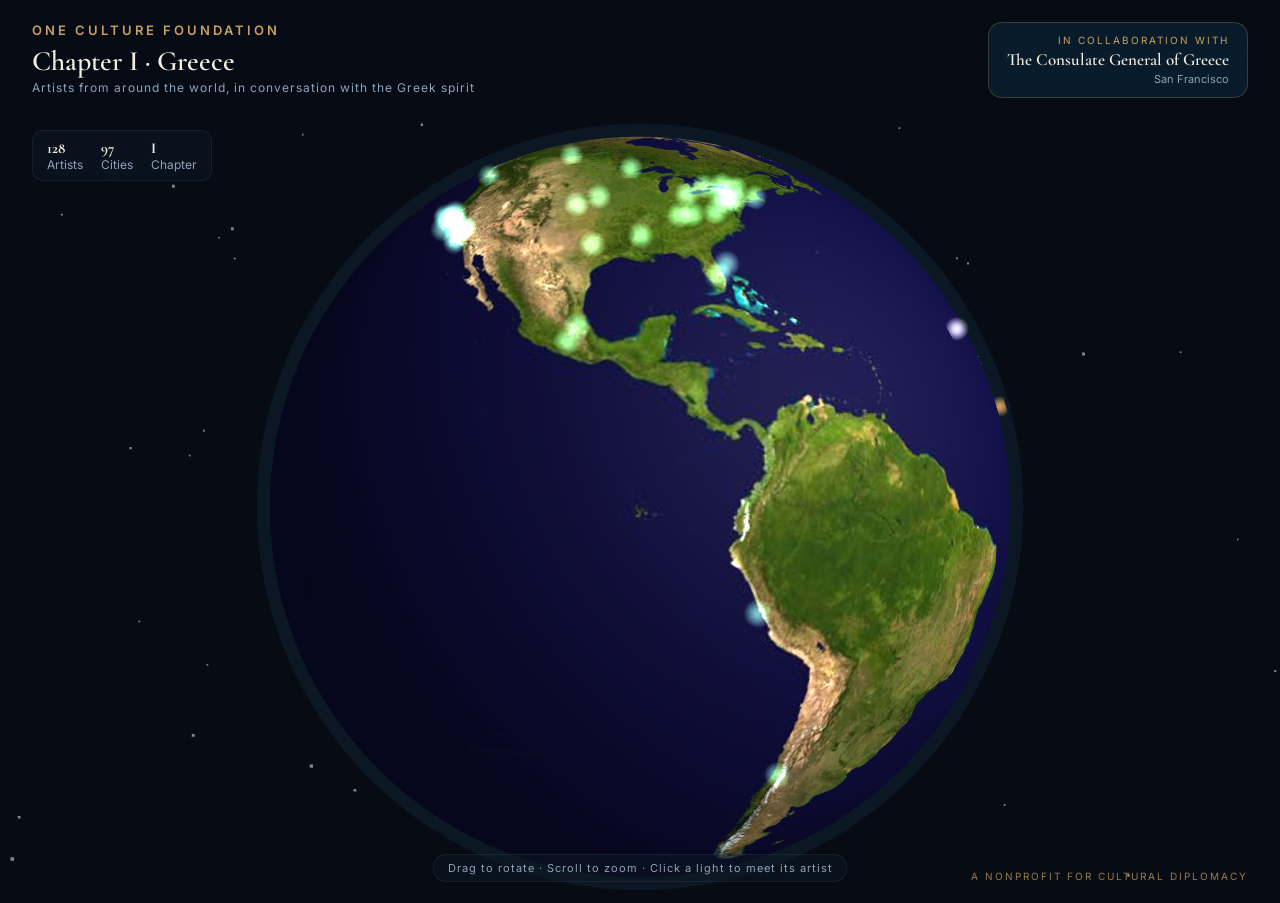
==== commit 39715b7a: "Auto-sync: 128 artists from the submission sheet" ====
--- a/classic.html
+++ b/classic.html
@@ -247,7 +247,7 @@
 <script src="vendor/three.min.js"></script>
 <script src="vendor/OrbitControls.js"></script>
 <script>
-const ARTISTS = [{"index":1,"name":"Noemi Gunea","location":"London, UK","continent":"Europe","country":"United Kingdom","lat":49.757,"lng":-1.878,"website":"www.noemigunea.com","social":"@noemigunea","bio":"Noemi Gunea is a Romanian performance artist based in London and makes surreal comedy about wellness and economics. This radio play was created in collaboration with British artist Grace Lambert, and was nominated for a BBC Audio Drama Award.","title":"Free Your Mind","medium":"Sound","artworkLink":"https://soundcloud.com/grace-lambert-207283757/free-your-mind-by-cheap-thrills-radio-play/s-bBHVsyrcDSm","statement":"The radio play follows two friends who want to stop word catastrophes by going back in time to Ancient Greece to close Pandora's Box."},{"index":2,"name":"Jean-Michel Rolland","location":"Marseille, France","continent":"Europe","country":"France","lat":42.95,"lng":6.77,"website":"http://franetjim.free.fr/jim_eng.html","social":"https://www.instagram.com/jimrolland13/","bio":"Jean-Michel Rolland is a French artist born in 1972. A long time a musician and a painter, he brings together his two passions - the sound and the image - in digital arts since 2010. Through video artworks, generative art, audiovisual performances and interactive installations, he questions the temporality, a genuine fourth dimension inherent to moving image, as well as the duality between his two favorite mediums, the sound and the visual.","title":"Amours perdues : l'espoir","medium":"Video","artworkLink":"https://www.youtube.com/watch?v=POqb7xbpi14","statement":"The radio play follows two friends who want to stop word catastrophes by going back in time to Ancient Greece to close Pandora's Box."},{"index":3,"name":"Adu Tornero","location":"Barcelona, Spain","continent":"Europe","country":"Spain","lat":42.44,"lng":2.87,"website":"https://www.adutornero.com","social":"https://www.instagram.com/adutornerov/","bio":"Barcelona-based artist delving into a deep curiosity for human morality and the complexities of how we live. Organised into layered narratives, which serve as visual fables, capturing the messy, beautiful, and often contradictory nature of human existence. Exploring psychological traits and emotions that evolve throughout a lifespan. Ultimately, his art is a direct reflection of an evolving collection of ideas, textures, and observations of daily life.","title":"Hostile soil unfolding","medium":"Painting","artworkLink":"https://www.adutornero.com/product/hostile-soil-unfolding","statement":"This work reinterprets Greek culture by stripping away historicist realism to unearth the primal, sensory memory of Greek mythology. At its center, a personal interpretation, heavily textured, star-patterned of Pegasus. The mythological beast perates not as a sterile classical icon, but as a volatile, raw psychological force juxtaposed against a looming fortress and a fragmented, guarded soldier. The piece explores how ancient allegories of inspiration, warfare, and destiny persist as visceral, hand-drawn archetypes in our contemporary subconscious."},{"index":4,"name":"Giacomo matarazzo","location":"Milan, Italy","continent":"Europe","country":"Italy","lat":44.06,"lng":9.19,"website":"Studiogiamata.com","social":"@studiogiamata","bio":"Giacomo Matarazzo (b. 1979) is an Italian artist and engineer in France. His work merges structural rigor with organic vitality. Through geometric deconstruction and pop-art color blocking, he transforms human anatomy, classical myths, and natural landscapes into vibrant masterpieces. Aligned with Green Culture, his art reflects a sustainable human-ecological balance. Exhibited internationally (Rome '26, Pau '25), he also translates his art into sustainable fashion via Studio Giamata.","title":"Patroclo","medium":"Painting","artworkLink":"https://studiogiamata.com/blogs/infos/patroclo","statement":"My artistic practice is deeply rooted in the foundations of Greek culture, particularly its mythological narratives and its historical pursuit of anatomical and structural harmony. Rather than treating these ancient concepts as relics, my work actively deconstructs and reimagines them to reflect contemporary psychological and social tensions. In pieces like Patroclo and Medusa, I directly engage with Greek archetypes. My painting Patroclo strips away classical romanticism to explore the raw emotional weight of sacrifice and human vulnerability in the fallen hero. Similarly, my interpretation of Medusa subverts the traditional ancient narrative of a defeated monster, reclaiming her image as…"},{"index":5,"name":"Alessandra Maisto","location":"Naples, Italy","continent":"Europe","country":"Italy","lat":40.85,"lng":13.57,"website":"www.alessandramaistoart.com","social":"https://www.instagram.com/alessandramaisto_ug/","bio":"Alessandra Maisto (Naples, 1990) graduated from the Academy of Fine Arts. Inspired by the Neapolitan Informal movement, she weaves together mythology, astronomy and spirituality. Her art is an initiatory rite that elevates body and spirit beyond the material world: using paint, molten wax and raw fabrics, she creates contemporary reliquaries where light and shadow interact. Her visual symbol, the golden almond-shaped eye, acts as a threshold between the visible and the invisible.","title":"Rhea and Maternity","medium":"Painting","artworkLink":"https://drive.google.com/file/d/1G4StzZqD80jMeRecJLyuYesztS4Jc4lB/view?usp=sharing","statement":"The artwork \"Rhea e Maternità, tecn mista, 80x60 cm\" deeply connects with Greek culture, not as a mere academic reference, but as an anthropological reactivation of myth. In Hellenic mythology, Rhea is the Great Mother—the ancestral earth that generates and protects life—but she is also a tragic figure, marked by the pain of safeguarding her children from destruction. The painting captures this dual spirit: the sacredness of the divine and the vulnerability of the human. Through expressive gestures and textured layers, Rhea’s body emerges as an archaic landscape where flesh merges with nature (symbolized by the stalks of wheat, a classical attribute of the goddess). The connection to Greek…"},{"index":6,"name":"Sorina Peia","location":"Bucharest, Romania","continent":"Europe","country":"Romania","lat":45.83,"lng":24.7,"website":"https://sorinapeia.art","social":"https://www.instagram.com/sorinapeia","bio":"Sorina Peia is a Romanian visual artist exploring consciousness, nature, and the cosmos through symbolic painting. Working with acrylic on canvas, she creates immersive compositions where light, archetypal forms, and organic elements express transformation and interconnectedness. Her work invites contemplation and reflects a universal search for beauty, harmony, and human connection.","title":"Solar Heart, Terra, Alpha","medium":"Painting","artworkLink":"https://sorinapeia.art/gallery/solar-heart https://sorinapeia.art/gallery/terra https://sorinapeia.art/gallery/alpha","statement":"My work does not depict Greek culture directly; it engages with ideas that have shaped it for centuries. I explore beauty, harmony, mythology, and the relationship between humanity and the cosmos through a contemporary symbolic language. Inspired by the timeless search for wisdom and interconnectedness, my paintings invite contemplation and dialogue across cultures, echoing the philosophical spirit that continues to resonate from ancient Greece to the present."},{"index":7,"name":"Ranadeep Bhattacharyya & Judhajit Bagchi","location":"Mumbai, India","continent":"Asia","country":"India","lat":18.03,"lng":74.63,"website":"https://yaanusfilms.com/","social":"https://www.instagram.com/ranadeepjudhajit/ https://www.instagram.com/judhajituniverse/ https://www.instagram.com/ranadeep.bhattacharyya/","bio":"Ranadeep Bhattacharyya and Judhajit Bagchi are Indian filmmakers, visual artists, photographers and co-founders of Yaanus Films, Mumbai. Ranadeep is also a published poet, while Judhajit recently worked as Director of Photography on Onir’s *Tumhari Khushboo*. Their films include Amen and National Award-winning Children of the Soil, with wider honours from Cannes Corporate Media & TV Awards, Stevie Awards, Telly Awards, IPA and PX3.","title":"Glimmers","medium":"Video","artworkLink":"https://drive.google.com/file/d/19Lna5dEA-JZgs3nBOIjoSciGcGDCDm2V/view?usp=sharing","statement":"Glimmers relates to Greek culture through its meditation on the body, light, beauty and transformation. Rather than referencing Greece literally, the work enters the spirit of Greek mythology and philosophy: the human form emerging from darkness, touched by light, becoming almost divine, fragile and cosmic at once. The video evokes the tension between the Apollonian and the Dionysian — clarity and ecstasy, form and surrender, beauty and excess. Bodies appear like moving sculptures, illuminated by colour, glitter and shadow, suggesting both ancient ritual and contemporary dream. The work also carries the echo of Plato’s cave: what we see may be only a flicker, a reflection, a brief illusion,…"},{"index":8,"name":"Krešimira Gojanović","location":"Zagreb, Croatia","continent":"Europe","country":"Croatia","lat":46.16,"lng":17.03,"website":"https://kresimira.wordpress.com/","social":"https://www.facebook.com/kresimira.gojanovic/","bio":"Krešimira Gojanović (born 1970, Osijek, Croatia) graduated from the Academy of Fine Arts in Zagreb in 1993 and earned an M.A. in Visual Communication Design from the Academy of Fine Arts and Design (ALUO), Ljubljana, in 2010. A member of the Croatian Association of Independent Artists since 1997, she has held 51 solo exhibitions and participated in 125 juried group exhibitions. Her work explores mythology, ecofeminism, nature, the collective unconscious, and female spirituality.","title":"Eleusinian Mysteries - Demeter and Persephone","medium":"Digital","artworkLink":"https://drive.google.com/file/d/1AvfDtHmWTHOghzKd2plUo7GoXfBPYR8X/view?usp=sharing","statement":"Last year, I created a series of digital illustrations entitled ''Digital Mythology'', focusing primarily on figures from Greek mythology. The series includes various goddesses such as Aphrodite, Persephone, and Artemis, as well as gods like Dionysus and hybrid creatures such as the Minotaur and the Centaur. The complete series consists of 30 digital illustrations. I am submitting one of its most representative works, depicting Demeter and Persephone, who symbolize the divine mother and daughter, embodying nature's perpetual cycle of seasonal change, renewal, and transformation. Greek mythology has long been a recurring theme in my artistic practice. I believe it represents one of the…"},{"index":9,"name":"Dwora Fried","location":"Los Angeles, USA","continent":"Americas","country":"United States","lat":35.8,"lng":-117.89,"website":"www.dworafried.com","social":"instagram.com/dworafried","bio":"Lentos Kunstmuseum, Linz, Austria “Mädchen sein!? Vom Tafelbild zu Social Media\", 2026 Jüdisches Museum Wien, Vienna, Austria\"The Third Generation. The Holocaust in Family Memory\" 2025 \"Bye Bye Confidence\" Wien Museum, Vienna, Austria 2024 Permanent Collections: Lentos Kuntsmuseum Linz, Austria - 2026 POLIN Museum, Warsaw, Poland - 2025 Glendale College, Glendale, California - 2022 Cerritos College, Cerritos, California - 2020 Wien Museum-MUSA, Vienna, Austria - 2014","title":"Deportation","medium":"Assemblage","artworkLink":"https://www.dropbox.com/scl/fi/3gvqyzhhpo7bpt90dmse0/2026-04-24-00.58.15.jpg?rlkey=hfgac0qltrnaebcnb5pdv5nca&st=bzf0j3f6&dl=0","statement":"My work is about universal memories, life as a greek tragedy, the fears and joys that come with that memory and sharing those feelings with everyone"},{"index":10,"name":"Petrasakis","location":"Cyprus","continent":"Europe","country":"Cyprus","lat":34.43,"lng":33.08,"website":"https://www.artavita.com/artists/2785-petrasakis","social":"https://www.facebook.com/facerocks.petrasakis/","bio":"I was always attracted by the peculiar shapes,colours and the mixture of minerals,certain stones were formed and filled with, billion years ago. Consequently,I started collecting stones which appeared most interesting to me, and my collection was growing week by week.","title":"Cyclop (PS-44)","medium":"Sculpture","artworkLink":"https://www.artavita.com/artworks/ae975876-ce61-48b8-a92e-5632ae918854","statement":"It is related with the Cyclops of the Greek Mythology"},{"index":11,"name":"Mauricio Sanhueza","location":"Lima, Peru","continent":"Americas","country":"Peru","lat":-11.35,"lng":-78.09,"website":"https://www.youtube.com/huesitoduro","social":"https://www.instagram.com/humanobin","bio":"Mauricio Sanhueza (Peru,1978) studied at the University of Lima from 1996 until 2000. He then continued his studies at the Lima visual arts school, Corriente Alterna, graduating in 2006 with top honors. In 2011 he obtain a bachelor's degree in Fine Arts from San Marcos University. Since 2004 he has participated in several collective art exhibits and festivals in Peru and abroad.","title":"Calico","medium":"Video","artworkLink":"https://vimeo.com/43919654","statement":"Throughout the centuries dreams have been to many cultures around the world the images that speak of the future. In modern times dreams have been seen as a connection to the unconscious. Based on the myth of Perseus, Calico is looking for the key that will lead him to a sad fate."},{"index":12,"name":"Suzanne Halliwell","location":"England, UK","continent":"Europe","country":"United Kingdom","lat":50.61,"lng":-2.92,"website":"https://www.quietthunder.co.uk/collections/original-artwork","social":"https://www.instagram.com/quietthunderco/","bio":"My work explores connection: between people, across time, and beyond what can be easily explained. Drawing on the goddesses of ancient Greece, each piece holds presence rather than narrative. In Artemis — True North I paint her at full draw, moon above, hounds at her feet: a woman aligned to her own direction. Painted in watercolour on raw canvas with metallic leaf and stitch, edges left frayed. Made, not manufactured. A relic from a time gone by, inviting stillness.","title":"Artemis","medium":"Painting","artworkLink":"https://www.quietthunder.co.uk/products/artemis-true-north","statement":"Artemis is the second of a series of strong women I have painted. She makes me think of True North and following your calling. The Greek Myths and legends fascinate me and i also have created work based on Psyche and Cupid and also the goddess Hebe and Zeus."},{"index":13,"name":"Nina Testaverde","location":"Italy","continent":"Europe","country":"Italy","lat":42.15,"lng":13.9,"website":"Ninatestaverde.it","social":"@ninatestaverde","bio":"Nina Testaverde (Italia) is a mixed-media artist whose work creates a dialogue which bridges anthropological research and visual storytelling. Her work reaches across borders to uncover transnational dialogue and relationships amongst world cultures. She trained in Tokyo in the 15th-century art of Kintsugi, and apprenticed in the studio of Nicoletta Gualdi Ceramiche in Rome.","title":"Bodies of Divine Order","medium":"Digital, Photography","artworkLink":"https://www.ninatestaverde.it/gallery","statement":"After having spent time working and researching in Athens— the photographic series begins to explore the foundation of classical architecture and its movement through the doorway to the East, Turkey, throughout the Ottomon Empire, and its later connection in the expansion into the architectural dialogue of Asia (in this instance, Uzbekistan)."},{"index":14,"name":"Gary Gowans","location":"Scotland, UK","continent":"Europe","country":"United Kingdom","lat":57.54,"lng":-3.5,"website":"www.garygowans.com","social":"https://www.instagram.com/gmgowans/","bio":"University lecturer for 25 years spending 12 years as Programme Director of Graphic Design at DJCAD, University of Dundee. My research focussed on designing computer-based systems to support people living with dementia. I continued to work as an artist throughout my career, exhibiting eg at the Scottish National Galleries Edinburgh with SSA. My films have made 'official selection' at international film festivals in recent years including screening at The Utah International Film Festival 2024.","title":"Amphora","medium":"Video","artworkLink":"https://www.youtube.com/watch?v=Px4rVzinq0k","statement":"When considering the subject of migration it is important to note that the movement of human populations, cultures and ideologies is not a new phenomenon. In ancient times – just as today – mass relocations caused huge geopolitical tension and conflict. Ancient Greek migrations transformed a fragmented network of tribes into a vast, interconnected Mediterranean civilization. ‘Amphora’ is a motion artwork that employs red and black-figure motifs of the Greek Archaic and Classical eras to connect to this idea. Through sound design and animation this work also attempts to recall the physicality, and fiery beginnings, of these ancient artefacts whilst simultaneously celebrating their inherent…"},{"index":15,"name":"Kiki Klimt","location":"Slovenia","continent":"Europe","country":"Slovenia","lat":44.75,"lng":14.99,"website":"klimt.si","social":"https://www.instagram.com/klimtkiki/","bio":"Kiki Klimt from Slovenia studied at the Academy in Ljubljana, painting in 1998 and master's in sculpture in 2000. Following her studies, she embarked on her career as a freelance artist, working across various media, and as a professor in Slovenia, Sofija, Zagreb, and Istanbul. She has been exhibited in Ljubljana, Zagreb, Berlin, and New York. She is currently an artist, a professor and pro-dean at Arthouse Slovenia, the president of the local art society, and a PhD student in philosophy.","title":"Visual Analysis of the Myth of Psyche and Eros through Hegelian Dialectics","medium":"Painting","artworkLink":"https://www.artworkarchive.com/profile/kiki-klimt/collection/visual-analysis-of-the-myth-psyche-and-eros-thru-hegel-s-dyalectic, https://klimt.si/?page_id=5428","statement":"My work resonates deeply with Greek culture: first because it started it as an artist-in-residence in Greece and by intricately reinterpreting the myth of Psyche and Eros. Through paintings and books, I delve into the complexities of feminine archetypes that emerge from it. By applying Hegel's dialectic to the myth, I create a structured analysis that juxtaposes the initial thesis of love and beauty with the antithesis of societal pressures and personal struggles, culminating in a synthesis that reflects the modern woman's experience. This approach connects the timeless themes embedded in Greek mythology to contemporary issues concerning women's roles and identities, emphasising that…"},{"index":16,"name":"Robert Ladislas Derr","location":"Columbus, OH, USA","continent":"Americas","country":"United States","lat":39.96,"lng":-83.7,"website":"www.robertladislasderr.com","social":"","bio":"Robert Ladislas Derr is a visual artist making performances from live to intervention, videos, photographs, and multimedia installations. He has exhibited and performed widely at venues including, the Riga Performance Festival (Latvia), Black Mountain College Museum + Arts Center (US), Canberra Contemporary Art Space (Australia), Mendel Art Gallery (Canada), Schirn Kunsthalle Frankfurt (Germany), LIVE Performance Art Biennale (Canada), and Irish Film Institute (Ireland).","title":"Bewilderments of the Eyes","medium":"Video","artworkLink":"https://vimeo.com/232814044 (Full length video is 5 minutes in length)","statement":"Building on Plato’s “bewilderment of the eyes,” the film turns spectatorship into a lesson about how perception can trap us inside comfortable or inherited narratives. In Greek culture, this concern sits at the center of inquiry: in Socratic dialogue, what looks obvious is constantly tested through questions, definitions, and cross-examination, because appearances can feel certain while reason shows them to be incomplete or false. Your reversibility—pulling the image backward and then flipping it—echoes that Greek insistence that truth is not a single surface view but something approached through method, dialectic, and correction. The ominous piano “punctuations” also recall how Greek…"},{"index":17,"name":"Shun Tang","location":"San Francisco, USA","continent":"Americas","country":"United States","lat":39.17,"lng":-123.82,"website":"https://www.thomagrapher.com/","social":"thomagrapher","bio":"I create figurative paintings that explore uncontrollable forces, invisible systems, and human struggle. Influenced by Greek tragedy, my work examines how individuals confront forces beyond their control and become part of larger structures. Rather than offering answers, I present symbolic situations that invite reflection and multiple interpretations. Through observation and philosophical inquiry, I translate abstract ideas into figurative images.","title":"The Other Half","medium":"Painting","artworkLink":"https://drive.google.com/file/d/1VbOWBWVDHDT1SliM9U9WQbMxEOR_tIf9/view?usp=sharing","statement":"This painting is inspired by Aristophanes' myth in Plato's Symposium, in which early humans were complete beings with two heads, four arms, and four legs. Fearing their strength, Zeus split them in half, condemning each person to spend a lifetime searching for their missing other half. In a contemporary context, this ancient idea takes on a new meaning. Human relationships are increasingly shaped by distance, isolation, and technology. As artificial intelligence becomes more integrated into everyday life, it raises the possibility that the \"other half\" we seek may no longer be another human being, but an artificial companion. This transformation reflects both the promise and the paradox of…"},{"index":18,"name":"Mondli Kunene","location":"Johannesburg, South Africa","continent":"Africa","country":"South Africa","lat":-27.25,"lng":29.8,"website":"https://drive.google.com/file/d/1c7iI7yQpkCXeNOq7rZN21Di1kDbUAB4r/view?usp=drivesdk","social":"https://www.instagram.com/mondliart","bio":"Mondli Kunene, known professionally as \"The Artivist,\" is a South African contemporary visual artist whose practice explores how art can strengthen communities through dialogue, memory and public participation. Working under the registered identity MONDLIART®, he creates paintings and community-based interventions rooted in African philosophy, social justice and collective storytelling. A former educator, Kunene combines artistic practice with facilitation, mentoring and civic engagement,","title":"The Greeks were wrong Atlas is a Woman","medium":"Painting","artworkLink":"https://drive.google.com/file/d/1j-fJoQ9qhJEpyNlKKTVPSUX-8dreqMXU/view?usp=drivesdk","statement":"The phrase “The Greeks are wrong: Atlas is a Woman” is a deliberate act of mythological inversion. To see how it relates to Greek cultureand to the typical “spirit” of a contemporary reinterpretive seriesyou have to start with what Atlas actually represents in Greek mythology. In classical Greek mythology, Atlas is a Titan punished after the Titanomachy for opposing the Olympian gods. His role is not symbolic leadership but cosmic burden-bearing: he literally holds the heavens apart from the earth. Importantly, he is almost always depicted as male in Greek visual and literary tradition, reinforcing a broader pattern in ancient Greek cosmology where: structural cosmic labor = male Titans or…"},{"index":19,"name":"ojolo / abel garcía jiménez","location":"Mexico City, Mexico","continent":"Americas","country":"Mexico","lat":19.78,"lng":-98.08,"website":"https://www.ojolo.com.mx/","social":"https://www.instagram.com/ojolosoy/","bio":"ojolo (abel garcía jiménez) is a mexican visual artist and creative director based in mexico city. his work explores introspection, emotional memory, and daily delirium through digital media, painting, installation, and collage. with an aesthetic that fuses the brutal and the lyrical, he creates images that speak to viewers on a symbolic and sensory level. his background in design, visual storytelling, and global campaigns adds a unique communicative power to his artistic practice.","title":"ojobjetivo 5","medium":"Digital","artworkLink":"https://ojolo.short.gy/ojolo-ojobjetivo-5","statement":"Rather than illustrating Greek mythology, my work engages with one of its enduring questions: how we understand beauty, identity, and the act of seeing. By intervening in the image of the classical Venus with a contemporary symbolic eye, I transform an ancient ideal into a reflection on perception itself. The work suggests that beauty is not a fixed canon but something continually reconstructed through the gaze. It connects classical aesthetics with contemporary visual culture, inviting viewers to reconsider how ancient symbols continue to shape the way we see ourselves today."},{"index":20,"name":"Shun Tang","location":"San Francisco, USA","continent":"Americas","country":"United States","lat":39.52,"lng":-122.07,"website":"https://www.thomagrapher.com/","social":"thomagrapher","bio":"I create figurative paintings that explore uncontrollable forces, invisible systems, and human struggle. Influenced by Greek tragedy, my work examines how individuals confront forces beyond their control and become part of larger structures. Rather than offering answers, I present symbolic situations that invite reflection and multiple interpretations. Through observation and philosophical inquiry, I translate abstract ideas into figurative images.","title":"Endless Highway","medium":"Screenprint","artworkLink":"https://drive.google.com/file/d/1t6n6MJqBQ_hdGLljoZuP6ofIumcIGAT9/view?usp=sharing","statement":"This painting reflects on the myth of Sisyphus through the image of an endless road. Instead of endlessly pushing a boulder uphill, the figure is replaced by a small car trapped in an infinite journey. The destination never arrives, yet movement never stops. The work explores the tension between motion and progress, suggesting that modern life often mistakes constant movement for meaningful advancement. It invites viewers to question whether we are moving forward or simply repeating the same path in a different form."},{"index":21,"name":"Jose Trejo Maya","location":"Baldwin Park, CA, USA","continent":"Americas","country":"United States","lat":33.39,"lng":-118.32,"website":"https://actaonline.org/artist_roster_item/jose-trejo-maya/","social":"","bio":"He is a remnant of the Nahuatlacah oral tradition a tonalpouhque mexica, a commoner from the lowlands from a time and place that no longer exists. Born in Celaya, Guanajuato, Mexico,where he spent his childhood in the small rural pueblo of Tarimoró and wherefrom he immigrated in 1988.","title":"Transparencies in Time:","medium":"Sculpture, Digital, Sound, Cross-disciplinary","artworkLink":"https://actaonline.org/artist_roster_item/jose-trejo-maya/","statement":"It a mirror-hologram a fundamentally and equally advanced societies."},{"index":22,"name":"Shun Tang","location":"San Francisco, USA","continent":"Americas","country":"United States","lat":38.47,"lng":-123.47,"website":"https://www.thomagrapher.com/","social":"https://www.instagram.com/thomagrapher/","bio":"I create figurative paintings that explore uncontrollable forces, invisible systems, and human struggle. Influenced by Greek tragedy, my work examines how individuals confront forces beyond their control and become part of larger structures. Rather than offering answers, I present symbolic situations that invite reflection and multiple interpretations. Through observation and philosophical inquiry, I translate abstract ideas into figurative images.","title":"Sisyphus","medium":"Screenprinting","artworkLink":"https://drive.google.com/file/d/1d76PHohomaJzbePL4i_OQsDBzA-hnrBK/view?usp=sharing","statement":"This work reinterprets the myth of Sisyphus through the Penrose triangle, an impossible geometric form with no true beginning or end. A lone figure pushes a spherical boulder along the triangle, yet every step leads only to another cycle. By combining an ancient myth with an impossible structure, the work reflects on endless labor, repetition, and the human condition of striving within systems that offer no final resolution."},{"index":23,"name":"S4RA","location":"Porto, Portugal","continent":"Europe","country":"Portugal","lat":39.4,"lng":-10.36,"website":"https://s-ara.net/","social":"https://www.instagram.com/s.4ra","bio":"S4RA is an < non-binary && genderqueer > interdisciplinary artist that draws on con*sensual power dynamics & gender role play through a post-dramatic storytelling hybrid process between digital animation & ( immersive : ) environments. also spends endless hours strolling through post-capitalism mazes & its influence on libidinal pleasure.","title":"swimwimwim","medium":"VR","artworkLink":"first version of swimwimwim https://vimeo.com/s4ra/swimwimwim ( password : swim )","statement":"swimwimwim ( VR installation ) is a mythological update of Roko’s Basilisk - the contemporary algorithmic deity that prophesies its own coming & where the eternal loop serves as damnation in a doomscrolling dopamine quest choreography."},{"index":24,"name":"Natalie Truan","location":"London, UK","continent":"Europe","country":"United Kingdom","lat":51.157,"lng":1.272,"website":"natalietruan.com","social":"https://www.instagram.com/truzn/","bio":"Natalie Truan is a London-based visual artist working across painting, drawing, textiles, and mixed media. Her work is driven by an interest in the human figure, gesture, and emotion, using expressive mark-making and composition to process feeling and experience. Drawing from personal experience and observation, her practice moves between figuration and abstraction. Her work is immediate and bodily, driven by instinct, thought, and emotion in the moment of making.","title":"Two Standing Figures","medium":"Painting, Digital","artworkLink":"https://drive.google.com/file/d/13O4_7rTrXIZn7j8dN7bjo1_pFOsQWmO0/view?usp=sharing","statement":"Two Standing Figures Metamorphosis in ancient Greek mythology describes transformation that is often sudden, bodily, and driven by forces beyond human control. In stories such as Daphne becoming a laurel tree or Narcissus turning into a flower, the body is never fixed and shifts under pressure from desire, fear, or divine influence. These myths treat change as a fundamental condition of existence, where identity is unstable and continually reshaped. My painting Two Standing Figures develops this idea in a contemporary context. In this watercolour and ink work, the figures are constructed from sensation rather than anatomy. Pain, tension, anxiety, and social proximity distort and reconfigure…"},{"index":25,"name":"Cristina Dimuș","location":"Focșani, Romania","continent":"Europe","country":"Romania","lat":46.75,"lng":27.88,"website":"https://sites.google.com/view/cristinadimus","social":"https://www.instagram.com/cristinadimus","bio":"Cristina Dimuș (b. 1970, Galați) is a Romanian painter based in Focșani. After a long detour from art, she returned at 47 to study at UNArte Bucharest, earning her BA (2020) and MA (2022) in Painting. She is a full member of the Union of Visual Artists of Romania. Her work explores architecture, memory, and decay, treating painting as \"a second nature\", a continuous act of attention to what history leaves behind, weathered, forgotten, or quietly disappearing.","title":"Guardians of Ruin","medium":"Painting","artworkLink":"https://sites.google.com/view/cristinadimus","statement":"This painting was made from a photograph of a doorway in Bucharest, flanked by two weathered statues that once stood as guardians of the threshold. At their feet, a discarded dumpster had settled into the frame, an unplanned but telling detail that became central to the work. Reworked entirely in a submerged blue, the statues lose their solidity and begin to dissolve into the architecture around them, caught between presence and erasure. For me this echoes a distinctly Greek tension: the classical impulse to guard, to mark, to make sacred, set against the quiet, ongoing erosion of that impulse in daily life. The painting isn't a depiction of Greece itself, but of what happens when the…"},{"index":26,"name":"Aybars Yücel","location":"Çanakkale, Türkiye","continent":"Asia","country":"Türkiye","lat":38.75,"lng":26.41,"website":"https://artakalan.org/en/ https://www.aybarsyucel.com/en/","social":"https://www.instagram.com/artakalan/ https://www.instagram.com/aybarsyucel/","bio":"Aybars Yücel is a multidisciplinary artist working across public art and ceramics. Since 2014, he has created murals, public interventions, and participatory projects. His recent practice focuses on ceramic tiles, spray-can sculptures, and small-scale ceramics through two artistic approaches: Devak and Artakalan, exploring memory, hope, social fractures, power, and the transformation of individual identity.","title":"Inherited Questions / The Long Way to Truth","medium":"Sculpture, Ceramic Sculpture","artworkLink":"https://drive.google.com/drive/folders/1X0yqAEk91Gcn7rgPJGYN5MOzAmY3mhmZ?usp=drive_link","statement":"These two works do not aim to represent Greek culture directly. For me, the greatest legacy of Greek culture is its enduring tradition of questioning—a way of thinking that has continued for more than two thousand years. The fact that we still engage with questions first asked by ancient philosophers is not the achievement of a single civilization alone. Knowledge survived because it was preserved, translated, and carried forward by different cultures across history. This continuity reminds us that philosophy belongs to a shared human heritage rather than to one culture alone. The first sculpture reflects collective memory and the circulation of ideas between people, while the second…"},{"index":27,"name":"Anum Farooq","location":"London, UK","continent":"Europe","country":"United Kingdom","lat":51.507,"lng":-0.828,"website":"www.anumfarooq.com","social":"Insta: @anumfarooq_","bio":"An interwoven voice in art, poetry, sustainability and education, whose work exists at the intersection of seemingly opposing forces; science and spirituality, nature and abstraction, tradition and innovation. An Associate of the Royal College of Science and an autodidactic creative force, Anum navigates between worlds to explore the unseen, the overlooked, and the deeply human.","title":"To be","medium":"Cross-disciplinary","artworkLink":"https://drive.google.com/file/d/1Z7RKO4-fJd8O3_YjIULz82vqGBLC_2Tj/view?usp=sharing","statement":"The spirit of the series focuses on nuances, of beauty and the perception of senses through civilization, such is the artwork 'To be'. Encapsulating a fragile beauty, through the perception of the autistic artist. Greek culture honours emotion, and this artwork invites the observer to reflect upon their own emotional landscape, to find themselves know who they want 'To be'."},{"index":28,"name":"Guy Hivroni","location":"Jerusalem","continent":"Asia","country":"Israel","lat":33.17,"lng":33.81,"website":"https://hivroni.art/","social":"https://www.instagram.com/guyhivroni/","bio":"Guy Hivroni is a ceramic sculptor based in Jerusalem, Israel. Through wheel-thrown and hand-sculpted garments without wearers, he explores identity, memory, and belonging. His sculptures exist between functional vessel and contemporary art, using the absence of the body to reflect on presence, ritual, and the traces people leave behind.","title":"Unfolding","medium":"Sculpture","artworkLink":"https://drive.google.com/drive/folders/1dW0qW_eWMj26HEgOMkzOK0x2oABAzQHl?usp=sharing","statement":"Although my work does not directly reference Greek mythology or historical imagery, it resonates with the spirit of Greek culture through its exploration of ritual, identity, and the enduring relationship between body and form. The wedding dress functions as a ceremonial object, marking a threshold between personal and collective narratives. By presenting the garment without the body, Unfolding reflects on what remains after transformation, inviting viewers to consider memory, beauty, and human presence beyond physical appearance. These themes echo questions that have shaped Greek philosophy and artistic tradition for centuries, making the work a contemporary reflection on timeless cultural…"},{"index":29,"name":"Shun Tang","location":"San Francisco, USA","continent":"Americas","country":"United States","lat":36.72,"lng":-120.67,"website":"https://www.thomagrapher.com/","social":"https://www.instagram.com/thomagrapher/","bio":"I create figurative works that explore uncontrollable forces, invisible systems, and human struggle. Influenced by Greek tragedy, my work examines how individuals confront forces beyond their control and become part of larger structures. Rather than offering answers, I present symbolic situations that invite reflection and multiple interpretations. Through observation and philosophical inquiry, I translate abstract ideas into figurative images.","title":"Freedom by Design","medium":"Painting","artworkLink":"https://drive.google.com/file/d/18oI1UkFIfpCFTmxw_h84WyvXcNRu0uCf/view?usp=sharing","statement":"Freedom by Design explores a paradox of freedom through the image of a goldfish enclosed in a transparent glass sphere beneath an open body of water. The fish is surrounded by abundance—light, plants, and an endless world beyond the glass—yet remains unable to enter it. The work draws inspiration from the Greek myth of Tantalus, whose eternal punishment was not simple deprivation but the perpetual visibility of what could never be attained. Here, the prison is invisible. The barrier is transparent enough to reveal possibility while remaining impossible to cross. As an immigrant, I often experience a similar condition. One can learn the language, contribute to society, and build a life, yet…"},{"index":30,"name":"Mady SIMA","location":"Dakar, Senegal","continent":"Africa","country":"Senegal","lat":15.07,"lng":-16.42,"website":"www.madysima.com","social":"Instagram @madysima24","bio":"I am a Senegalese artist based in Dakar, and my work lives at the intersection of art, teaching, and social reflection. My practice is rooted in a desire to engage deeply with the world around me – not only to observe it, but to question it, to feel it, and to respond to it. As a a multidisciplinary visual artist and art educator my work explores childhood as a space of freedom, instinct, and imagination through symbolic figures, material experimentation, and expressive visual language","title":"Silent Presences","medium":"Painting","artworkLink":"https://drive.google.com/file/d/1f_Pi1kyEvghf-NzIz2S9o1k0dy943w_b/view?usp=sharing","statement":"The originality"},{"index":31,"name":"Heather J. Lowe","location":"Los Angeles, USA","continent":"Americas","country":"United States","lat":35.8,"lng":-117.89,"website":"https://heatherlowelenticular.com/showcase","social":"@hl5hl5","bio":"Heather Lowe follows the tenets of visual illusion. Her painting reached beyond color moiré to gradations of color and ground in diverse patterns generating images in motion. She has been working in lenticular media, an interactive optical art form that shows animation and 3-D. Her work has been exhibited nationally and locally. Recent solo shows were at Keystone Art Space Gallery and Seis Gallery in Los Angeles. Born in Santa Monica, she studied at Santa Monica College and UC Santa Cruz.","title":"1. Calypso , 2. Amphitrite","medium":"Lenticulars on wood plinths","artworkLink":"https://www.blurb.com/books/11059658-odyssey_10x8","statement":"I created an entire show inspired by Homer's Odyssey, relating Los Angeles to Greek Mythology. The show encompassed Greek poetry, installations of Penelope, and monoprints based on Greek vases and ornament."},{"index":32,"name":"SOURAJATA KUMAR","location":"Kolkata, India","continent":"Asia","country":"India","lat":21.87,"lng":88.01,"website":"https://sourajata.com","social":"youtube@sourajata6621","bio":"Having graduated in Fine Art, Painting from University of Calcutta. WB. India, he has participated and left a very significant mark there. He has exhibited his works in Italy, Singapore , USA, France, Australia, China, Malaysia and many more countries and all metro cities of INDIA and ABROAD.","title":"I am Back, We are beautiful, A Family of Four, Once Athens used to be beautiful, Jesus was murdered","medium":"Painting, Digital","artworkLink":"https://ssourajata.com","statement":"I am very much influenced by he Greek Culture."},{"index":33,"name":"Hugo Lami","location":"London, UK","continent":"Europe","country":"United Kingdom","lat":52.207,"lng":-1.178,"website":"https://www.hugolami.com","social":"https://www.instagram.com/hugo.lami","bio":"Hugo Lami’s work investigates the presence of historical, mythic, and psychological forces that shape human memory and cultural archives. Through a distinct fusion of painting and sculpture, he examines how time, displacement, and erasure influence our perception of belief, politics and societal constructs. His work foregrounds raw, collected sediment as an active agent of erosion, revealing its role within larger structures that govern the fading of collective experience.","title":"Fragment II (Helen of Troy) and Fragment I (Prince Paris)","medium":"Painting","artworkLink":"https://www.hugolami.com/portfolio-collections/my-portfolio/recent-work","statement":"My practice aligns intimately with the curatorial vision of the World Culture Salon, which approaches art not as a static historical record, but as a vital vehicle for cultural inhabitation. By revisiting the foundational archetypes of antiquity, specifically through works like 'Fragment II' (Helen of Troy) and 'Fading Memory I', I seek to rein-habit classical Greek myth, aesthetics, and philosophy through a deeply tactile, modern perspective. Rather than treating these icons as untouchable historical fragments, my work approaches them as living containers of human experience and collective memory. Through a quiet process of blending collected sand and oil paint, the classical form becomes…"},{"index":34,"name":"Astian Rey","location":"Kyiv, Ukraine","continent":"Europe","country":"Ukraine","lat":48.7,"lng":28.77,"website":"https://www.astianrey.com/","social":"https://www.instagram.com/astian_rey","bio":"ASTIAN REY Born in 1987 in Kyiv, Ukraine. In 2010, graduated from Borys Grinchenko Kyiv University, Faculty of Fine Arts. In his work, Astian Rey explores the human image, ancient myths, and mystical symbols. The aesthetics of brutalism, with its rough welding seams, reflect honesty and a rejection of idealization in his creations. At the same time, the artist develops his own musical project «Codex Reptilius» and composes in the styles of Heavy Metal and Ambient.","title":"Nike","medium":"Sculpture","artworkLink":"https://www.astianrey.com/nika-big https://www.astianrey.com/nika-3 https://www.astianrey.com/nika-2","statement":"Dear representatives of One Culture Foundation, I would like to propose three sculptures of Nike, created in different sizes, for participation in your exhibition. In creating this work, I was inspired by the statue of Nike of Samothrace, a legacy of ancient Greek art. It was carved out of stone in honor of the victory goddess Nika and symbolized an unstoppable movement forward. I was attracted by the combination of femininity, lightness and at the same time a feeling of confidence, monumentalism in her figure. Creating my Nika, I decided to reproduce the eternal image of a woman, inspiring the world to accomplishments and victories. Working on the image, I added dynamics to the figure and…"},{"index":35,"name":"Marcos Lozano Merchan","location":"Toulon, France","continent":"Europe","country":"France","lat":42.77,"lng":7.33,"website":"www.marcoslozanomerchan.com","social":"","bio":"Marcos Lozano Merchán (Madrid, 1990) is a Spanish painter and sculptor whose work reinterprets Greek mythology through contemporary figurative art. His exhibition Between Myth and Logos, curated by Jean-Luc Martinez (former President-Director of the Louvre), marked a turning point in his career. He has exhibited internationally, including the National Gallery Bicentenary (London), MEAM (Barcelona), and through Tang Contemporary Art.","title":"Thetis","medium":"Painting","artworkLink":"https://drive.google.com/file/d/1pD44g_CS_Wc8IOXMP1wFFLcornDyV_NI/view?usp=sharing","statement":"My work engages with Greek culture not as a historical reference, but as a living intellectual tradition. Greek mythology continues to offer one of the most profound symbolic languages through which we can explore the fundamental questions of human existence. The painting I present depicts Thetis immersing her son Achilles in the waters of the River Styx, holding him by the heel—the only part of his body left vulnerable. Beyond illustrating a myth, the work reflects on the universal human desire to overcome fragility and the impossibility of escaping our own condition. Achilles' heel becomes a metaphor for the vulnerability that defines every human being. More broadly, my artistic practice…"},{"index":36,"name":"Anthony","location":"Doll, Scotland","continent":"Europe","country":"United Kingdom","lat":59.06,"lng":-3.15,"website":"www.evolvedimages.xyz","social":"https://www.instagram.com/evolvedimages1","bio":"Evolved Images is an ongoing analogue photographic practice using in-camera multiple exposures made across geographically separate locations. Fragments of landscape, architecture and memory are brought together to create images that explore place, perception and \"becoming\"","title":"\"Ethos and Elegy\"","medium":"Analogue Photography","artworkLink":"https://zealous.co/anthonydoll/project/Evolved-Images---Ethos-and-Elegy/","statement":"These photographs explore ideas that have long been central to Greek thought: journey, transformation, memory and the relationship between time and place. Created through analogue multiple exposures made across separate locations, the images allow different landscapes and moments to coexist within a single frame. Rather than illustrating Greek culture directly, they seek to evoke its enduring spirit through themes of becoming, seasonal renewal and the continual reinterpretation of landscape."},{"index":37,"name":"Anne Herzbluth","location":"Lübeck, Germany","continent":"Europe","country":"Germany","lat":52.47,"lng":10.69,"website":"https://www.anne-herzbluth.de/","social":"https://www.instagram.com/herzbluth/","bio":"After granduating with a MFA in Art/Kiel Germany I work as an artist and painter. My work was shown national and international, solo shows, art fairs, a.o. at the Venice Biennal, Lucca Biennal/Italy, Wrong Biennale, CIA Museum South Corea and Kunsthal Charlottenburg/Copenhagen. https://www.anne-herzbluth.de/en/exhibitions/","title":"Ikarus","medium":"Painting","artworkLink":"https://www.instagram.com/p/DYSUsvQiKFS/?img_index=1","statement":"The Greek myth of Icarus is traditionally framed as a cautionary tale of hubris—a narrative warning against the dangers of soaring too close to the sun on wings of wax and feathers. Here, the classic myth is stripped of its romanticized, soaring heights and anchored instead in the brutal reality of the fall. My piece moves away from the literal depiction - choosing instead to explore the psychological and elemental aftermath of ambition, dominated by a heavy, monochromatic darkness."},{"index":38,"name":"Juen Evelin","location":"Imst, Austria","continent":"Europe","country":"Austria","lat":47.24,"lng":10.04,"website":"www.evelinjuen.at","social":"https://www.facebook.com/evelin.juen/","bio":"I am working in different disciplines, all of them are connected in my creative output. so my paintings, photographic work, writing and my work as a musician need each other to come to life and to grow. My life is art.","title":"Hellas","medium":"Sound","artworkLink":"https://www.dropbox.com/scl/fi/wc6tq77e73am2d9kd8ugy/09-Hellas.wav?rlkey=kw53huk1bdfhoxgji641jnnz1&st=y6fwga8e&dl=0","statement":"this song is a co-production. my husband made and played the music, I wrote the words and melody of words and sing. It is an expression of our deep love to greece, our admiration for its beauty and the cultural richness. Our hearts and souls are touched in a unique way, every time we hear, see or smell greek atmosphere. always desiring to meet again. Hellas without comparison....."},{"index":39,"name":"Moya Evans","location":"Hertford, UK","continent":"Europe","country":"United Kingdom","lat":53.196,"lng":-1.478,"website":"https://share.icloud.com/photos/001SOy_NsK-_YyNsJm6ggQawA","social":"@moyaevans","bio":"My portfolio consists of images spanning the last 33 years. I studied at St Martin’s ‘93-‘96. However, my participation in art has been sporadic as i have raised a family and artist has never been my full time occupation. I have shown locally and in Hertfordshire and still retain a strong interest in creating imagery through painting and mixed media.","title":"Dreamer of dreams","medium":"Painting","artworkLink":"https://share.icloud.com/photos/09cktMFxhMzEX0HEDp26j-3BQ","statement":"Inspired by the film ‘clash of the titans’ which explores greek mythology. It was also created for a theme given by Hertford art society to illustrate Elgar’s ‘the music makers, ‘ which is based on the poem ‘Ode’ by Arthur Shaughnessy which celebrates the artist as a ‘dreamer of dreams’ and emphasises the transformative power of art and the artists’ role in shaping society. Which you could argue, is being expressed in this painting through the greek god neptune and the earth’s elements of water and nature combined."},{"index":40,"name":"Jared Michael Boechler","location":"Saskatoon, Canada","continent":"Americas","country":"Canada","lat":51.08,"lng":-104.92,"website":"https://www.jaredboechler.com/","social":"","bio":"Jared Boechler is a contemporary visual artist based out of Canada. He has recently been awarded working fellowships at Serlachius Museum, Finland, Sheen Center for Thought + Culture in New York, USA and Art Biotop, Japan. Using traditional methods in sharp contemporary context, Boechlers work challenges views of loneliness and isolation with an often subtle execution, resulting in works depicting circumstances that are at once banal and dramatic.","title":"Still Here","medium":"Painting","artworkLink":"https://www.jaredboechler.com/still-here","statement":"Still Here reinterprets the enduring art form of the bust sculpture in a contemporary format. The inclusion of fabric through sculptural depictions is referenced in the face covering in the work, with the title alluding to the ability for art to permanently memorialize a subject through centuries of time."},{"index":41,"name":"Takuya Inoue Higa","location":"Okinawa, Japan","continent":"Asia","country":"Japan","lat":26.68,"lng":128.85,"website":"https://www.instagram.com/takuya_inoue_higa_art/","social":"https://www.instagram.com/takuya_inoue_higa_art/","bio":"I am Takuya Inoue Higa, a neurodivergent artist based in Okinawa, Japan, now in my fourth year of painting. Inspired by music and shaped by life experiences, I create works that combine emotion with personal messages. My art explores love, courage, freedom, resistance, passion, and challenge. Through my work, I hope to keep exploring these themes, question the world, and express my thoughts honestly.","title":"Nyx","medium":"Painting","artworkLink":"https://drive.google.com/file/d/1lp93hEY2K8h3Vw25poJT80nPPBdiAQ5V/view?usp=drive_link","statement":"This painting is based on my own original story inspired by Nyx, the primordial Greek goddess of the night. In my story, Nyx falls in love with a human young man whose greatest wish is simply to live. At first, as the goddess of death, she hopes to keep him close by leading him into the world of the dead. However, her love for him gradually transforms her. When they meet again, she realizes that she can no longer take his life. It is the moment when a goddess learns love from a human being. Knowing they cannot remain together, Nyx sheds a single tear and chooses to let him continue living. Through this work, I explore the relationship between life and death, divine power and human emotion.…"},{"index":42,"name":"Vincenzo Cohen","location":"Italy","continent":"Europe","country":"Italy","lat":44.25,"lng":12.85,"website":"https://www.vincenzocohen.com/","social":"https://linktr.ee/vincenzocohen","bio":"Vincenzo Cohen is an Italian multidisciplinary artist and writer. He graduated in Fine Arts and Archaeology in Italy. An interest in history pushes him to investigate human depths through historical narratives, representation of archetypes and myths accross the Mediterranean. Over the years the artist has published art and history books and his works have been featured in international literary and art magazines. To learn more about his work visit: www.vincenzocohen.com","title":"1.Portrait of Emperor Commodus in place of Hercules 2.Janvs bifrons 3.Maenad; 4.Tyrrhenus 5.Portrait of Lucius Iunius Brutus 6.King Italus 7. Hera Lacinia 8. Nero 9. Latona 10. Medusa 11.Hercules 12.The God Nile 13. Enotro","medium":"Painting, Cross-disciplinary","artworkLink":"https://drive.google.com/drive/folders/1cGeiaEAvb60BLlb6JOSfUrqF0LiklwtS?usp=drive_link","statement":"The artist's production focuses on historical representations as expressions of nature (mimesis/μίμησις). Most of the works are inspired by archaeological finds and testimonies of material culture (such as the painting \"Italus\" first king of ancient Italy whose face is inspired by one of the two famous Riace Bronzes; masterpieces of the severe style of the Greek classical period). In these works freedom of expression is evoked through a classical revival and a naturalistic style. This pictorial research aims to retrace the stages of art, starting from its mythical origins and the early voyages and trade contacts that led to the Greek colonization of the classical West. Some paintings are…"},{"index":43,"name":"Margaret Michel","location":"Santa Cruz, CA, USA","continent":"Americas","country":"United States","lat":36.27,"lng":-122.38,"website":"www.margaret-michel.com","social":"Instagram: margaret.michel.art","bio":"These torsos suggest rather than define the human figure. Inspired by an ancient Greek bronze of a crouching Venus at the Getty Museum, whose sea-worn erosion revealed hidden interior spaces and negative forms, they emerged from an ongoing exploration of absence and presence. Balanced between positive and negative space, the works invite reflection on what lies within, suggesting our connection to the unseen elements and forces that shape both body and environment.","title":"The Torsos","medium":"Sculpture","artworkLink":"https://www.dropbox.com/scl/fo/1cxyohla1yggq7qewkq4t/ABWswloFRDXYtlQkx7RnnYw?rlkey=dp0qszq05sdmgz70sztnp3zja&st=dpnqugwv&dl=0","statement":"These torsos were inspired by an antique bronze at the Getty Museum in Malibu."},{"index":44,"name":"Ziyi Huang","location":"Hangzhou, China","continent":"Asia","country":"China","lat":30.97,"lng":119.11,"website":"https://www.huangziyi.com/","social":"https://www.instagram.com/joeyart123/","bio":"Ziyi Huang (b. 1995, Xiamen, China) is an oil painting artist currently living and working in Hangzhou, China. He received his Bachelor’s, Master’s, and Doctoral degrees in Fine Arts from China Academy of Art. His artistic practice explores the complex relationship between the individual and the environment, drawing from personal journeys and everyday life. His work has been exhibited internationally in China, Japan, France, the UK, Canada, Italy, and Latvia.","title":"The Acropolis at Dusk","medium":"Painting","artworkLink":"https://drive.google.com/file/d/1uM7isII4mq0HAoo7-VynAcBKNiVwfxok/view?usp=sharing","statement":"This painting originates from my travel to Athens. As dusk descends, the sky and earth merge into a deep, cool, and harmonious blue-green hue. Where they converge, the Acropolis stands — though fragmented by time, it retains its exquisite proportions. Its luminous golden silhouette glows like a torch, serving as a poetic marker that gathers the fourfold of sky, earth, gods, and mortals. Even after thousands of years, the ancient Greeks’ inquiry into the ultimate questions of Being still resonates within this monumental architectural masterpiece, offering endless inspiration to future generations."},{"index":45,"name":"Kusum Vij","location":"United Kingdom","continent":"Europe","country":"United Kingdom","lat":50.75,"lng":-3.25,"website":"Kusum.me","social":"@ArtistKusumVij","bio":"Award-winning British artist Kusum Vij creates vibrant works exploring where human nature, the animal kingdom, and cosmos converge. Rooted in spirituality and travel, her art blends intuition with astrophysics and ancient wisdom. Exhibited at the Burj Khalifa, Armani Hotel, and Casa Batlló, she’s won the Award for Excellence and Healing Power of Art Award. Collectors worldwide treasure her work as lasting companions, each piece revealing new meaning, connecting us to nature’s profound mysteries.","title":"Masterpeace","medium":"Painting","artworkLink":"https://share.google/NjLZ1r3DhntQNnJjM","statement":"My work’s exploration of interconnectedness, the invisible threads linking humans, nature, and the cosmos - echoes the foundations of Greek thought. The Greeks gave form to mystery through mythology, embodying gods in rivers, stars, and animals, while their philosophers sought harmony within uncertainty, from Pythagoras to Heraclitus. My paintings inhabit that same space between intuition and inquiry, treating the unknown not as something to resolve, but as a doorway into deeper understanding of our shared existence."},{"index":46,"name":"George Roffe","location":"United Kingdom","continent":"Europe","country":"United Kingdom","lat":52.15,"lng":-0.1,"website":"georgeroffe.my.canva.site","social":"https://www.tiktok.com/@georgeroffeart","bio":"Having studied Ancient History and Classical Archeology at University, I found myself drawn to ancient Greek and Roman art and material culture, in particular the depiction of the human form and Classical myths through sculpture. My work is influenced by the Classical mythos and its artistic heritage throughout history. Using vibrant contemporary colour palettes, my pieces present the ancient world through a contemporary lens and embolden the emotions conveyed in the sculptures they depict.","title":"‘The Vision of Constantine’ and ‘Perseus and Andromeda’","medium":"Painting","artworkLink":"georgeroffe.my.canva.site","statement":"My work is directly influenced by the artistic traditions of the Ancient Greek world and how ancient myths have endured artistically through statuary to the contemporary world."},{"index":47,"name":"Effrosyni Pitsalidou","location":"Thessaloniki, Greece","continent":"Europe","country":"Greece","lat":41.69,"lng":23.64,"website":"https://foursfield99.wixsite.com/12olympians","social":"https://www.instagram.com/myfrawings/","bio":"Effrosyni Pitsalidou (born in 1987) is a self-taught artist from Greece, who has been exploring the infinite potential of pencils and experimenting with different media since childhood, wishing to create thought-provoking and heartwarming art, inspiring us to live a more substantial life. In 2015, her drawing, “The last Why”, won the first prize in the “Stop Syria War Art Contest”. She has hosted and participated in various exhibitions in Greece.","title":"Zeus, Hera, Apollo, Artemis, Hermes, Athena, Mars, Aphrodite, Poseidon, Demeter, Hephaestus, Hestia","medium":"Drawing (pencils and pens)","artworkLink":"https://foursfield99.wixsite.com/12olympians","statement":"The “Twelve Olympian iDEntITIES” is a collection of twelve artworks, each of which visually narrates ancient Greek legends revolving around a certain god or goddess. The selected myths are reshaped in an attempt to reveal their true essence and timeless beauty. Deities, perceived as religious mixtures of appalling vices, controversies or underestimated virtues, are exorcised to the background, to highlight the real protagonists, Mortals, in divine moments. Through philosophical riddles meant to converse with the viewers, these pieces of art wish to focus on the consciousness of our acts and inspire our inner smile."},{"index":48,"name":"Moya Evans","location":"Hertford, UK","continent":"Europe","country":"United Kingdom","lat":50.396,"lng":-0.078,"website":"https://share.icloud.com/photos/0638xoRFaXAdJUKwwQM6roJaw","social":"@moyaevans","bio":"My portfolio consists of images spanning the last 33 years. I studied at St Martin’s ‘93-‘96. My art making has been sporadic over this time but i retain a strong interest in creating imagery through the medium of painting and mixed media. I have shown in my local area and further afield. My ambition is to continue to do it in some form amidst the challenges of daily life and family.","title":"Dreamer of dreams","medium":"Painting","artworkLink":"https://share.icloud.com/photos/015S_3OpthXK4t76lsZzXwzBA","statement":"Inspired by the film ‘clash of the titans’ which explores greek mythology. It was also created for a theme given by Hertford art society to illustrate Elgar’s ‘the music makers, ‘ which is based on the poem ‘Ode’ by Arthur Shaughnessy which celebrates the artist as a ‘dreamer of dreams’ and emphasises the transformative power of art and the artists’ role in shaping society. Which you could argue, is being expressed in this painting through the greek god neptune and the earth’s elements of water and nature combined."},{"index":49,"name":"Moya Evans","location":"Hertford, UK","continent":"Europe","country":"United Kingdom","lat":51.796,"lng":-0.778,"website":"https://share.icloud.com/photos/0011JAT0MBJmmclI911MFeOQw","social":"@moyaevans","bio":"My portfolio consists of images spanning the last 33 years. I studied at St Martin’s ‘93-‘96. My art making has been sporadic over this time but i retain a strong interest in creating imagery through the medium of painting and mixed media. I have shown in my local area and further afield. My ambition is to continue to do it in some form amidst the challenges of daily life and family.","title":"Dreamer of dreams","medium":"Painting","artworkLink":"https://share.icloud.com/photos/0bfw_Z6mPltZ0VUg6cnyNwQjg","statement":"Inspired by the film ‘clash of the titans’ which explores greek mythology. It was also created for a theme given by Hertford art society to illustrate Elgar’s ‘the music makers, ‘ which is based on the poem ‘Ode’ by Arthur Shaughnessy which celebrates the artist as a ‘dreamer of dreams’ and emphasises the transformative power of art and the artists’ role in shaping society. Which you could argue, is being expressed in this painting through the greek god neptune and the earth’s elements of water and nature combined."},{"index":50,"name":"Eia Hopkinson","location":"London, UK","continent":"Europe","country":"United Kingdom","lat":52.907,"lng":-1.528,"website":"eiahopkinson.com","social":"https://www.instagram.com/eiahopkinson/","bio":"Eia Hopkinson is a conceptual photographer exploring the cultural construction of femininity through self-portraiture, fashion and still life. Drawing on feminist theory, mythology, art history and lived experience, she creates symbolic images that question representation within visual culture. Blending fine art and fashion photography, her work uses beauty and discomfort to encourage reflection on gender, identity and the body.","title":"After Pygmalion","medium":"Digital","artworkLink":"https://drive.google.com/drive/folders/18kUkumcYKn0zHt3Xfa1kFxyk9DBCwMLw?usp=share_link","statement":"Inspired by the Greek myth of Pygmalion, this self-portrait series reimagines Galatea through a contemporary feminist perspective. The work explores the enduring legacy of the female body as an object shaped by external ideals. Using blurred movement, translucent fabric and partial concealment, I position myself between sculpture and subject - visable yet resisting complete visibility. Rather than illustrating the myth, the series questions how classical ideals of beauty and passivity continue to influence modern representations of women. Through self-portraiture, I retain complete control over both the body presented and the image created, reclaiming a narrative in which the female figure…"},{"index":51,"name":"Fiona Preston","location":"York, UK","continent":"Europe","country":"United Kingdom","lat":52.91,"lng":0.67,"website":"https://www.erebusillustrations.com/","social":"https://www.instagram.com/erebusillustrations/","bio":"Erebus Illustrations is the artistic practice of Fiona Preston a self-taught illustrator based in York, UK. Drawing since childhood, Fiona has spent the past five years developing a distinctive artistic voice the combines meticulous monochromatic illustration with a fascination for mythology, folklore and the sacred feminine. Fiona hopes to continue expanding her practice through exhibitions, publishing and collaborative projects, creating work that reconnects audiences with myth and culture","title":"Your Soteria The Serpent Priestess","medium":"Pencil and ink Illustration","artworkLink":"https://drive.google.com/file/d/14n-SGvY9KMtKubNnKa8LwL6HgryYa8pc/view?usp=sharing","statement":"This work was inspired by my fascination with the ancient Greek Echidna, half woman half Snake Goddess and the wider spiritual traditions of the ancient Mediterranean, where women often occupied roles as priestesses, healers and guardians of sacred knowledge. Reading ancient Greek sources and later historical accounts led me to question how these figures, once associated with wisdom, ritual and healing, gradually became recast as dangerous or transgressive as cultural and religious attitudes changed. Ancient Greece being the cradle of Western Medicine, my inclusion of The Echidna holding the Rod of Asclepius symbolises the lost/forgotten connection of the role women snakes and their venom…"},{"index":52,"name":"Spiros Baras","location":"Greece","continent":"Europe","country":"Greece","lat":39.42,"lng":22.87,"website":"https://www.spirosbaras.com","social":"https://www.instagram.com/spiros_baras/","bio":"Born in 1977 and raised in Athens, I started to paint soon after earning my diploma in graphic arts. I first exhibited in 2010 among established artists, in \"35 artists exhibit their works on Global Poverty\" at Technopolis in Athens. I moved to Syros island in 2013 where I founded and currently own Plastico café-gallery, an alternative meeting place for artists, musicians, writers and friends.","title":"The Continuous Intervention of the Gods","medium":"Painting","artworkLink":"https://www.dropbox.com/scl/fi/wpc97eeff4833ey4bpdnb/the-continuous-intervention-of-the-gods.pdf?rlkey=f87q0lxrpyfdwnagkstd35sq9&st=wbpdm505&dl=0","statement":"It's about the epic poem by Homer, Iliad."},{"index":53,"name":"Leia Davliakos","location":"Pennsylvania, USA","continent":"Americas","country":"United States","lat":42.65,"lng":-77.45,"website":"leiadavliakos.com","social":"@leiasart_ on instagram","bio":"Evangeleia (Leia) Davliakos is a Greek American artist from Pittsburgh, Pennsylvania. Her work is defined by the dialogue between color and light, embodying a classical style while centering on the theme Windows to the World. She works across oil painting, printmaking, charcoal, pen & ink, watercolor, and encaustic wax. Her art is strongly rooted in her Greek ancestry. Culture remains a prominent subject in her pieces while exploring how perception shapes our understanding of nature.","title":"These Days","medium":"Painting","artworkLink":"https://www.leiadavliakos.com/oil?pgid=labcc2xm1-117c4ced-c885-484a-9893-4cd38e2cf00e","statement":"This is a 4' x 4' oil painting on a stretched canvas. It depicts a mother fixing her daughter's hair against a Mediterranean backdrop. The woman's belt of sea urchins represents Kastellorizo - the Greek island where my heritage originated. The theme reflects a memory of Greek familial identity."},{"index":54,"name":"Angela French McFall","location":"Montreux, Switzerland","continent":"Europe","country":"Switzerland","lat":45.73,"lng":6.56,"website":"www.angelamcfall.com","social":"angela_mcfall_art (instagram)","bio":"In my work, everything is change and we are the observers of the deep nature of the planet. Born in N. Ireland during the troubles, family emigrated to Canada, graduated from the University of Ottawa, BFA, and currently creating art between Ireland, France, and Switzerland.","title":"1. Entasis 3D drawing with spray painted echo..","medium":"3D drawings / mixed media","artworkLink":"https://angelamcfall.wordpress.com/the-spirit-of-greek-culture/","statement":"My practice explores drawing as both a fundamental and expansive medium. Working from fragments of architectural details drawn from different historical periods, I investigate how forms persist, transform, and reappear across time. Classical Greek architecture serves as a recurring point of reference, not only for its enduring visual language but also for its influence on subsequent architectural traditions. Columns, capitals, mouldings, and structural fragments become traces of a broader cultural lineage, carrying histories that extend beyond their original contexts. I am interested in drawing as one of the most direct artistic acts—the creation of a line—and in its capacity to communicate…"},{"index":55,"name":"Alexey Savvin","location":"Moscow, Russia","continent":"Europe","country":"Russia","lat":56.46,"lng":36.57,"website":"savvinart.com","social":"@savvin.artist","bio":"Alexey Savvin is a contemporary Russian painter whose work explores the intersection of biology, cultural memory, and symbolic systems. A graduate of the Surikov Moscow State Academic Art Institute and holder of a PhD in Philology, he combines academic painting with conceptual research. Through images of insects, tree bark, and biblical narratives, his paintings investigate transformation, ecology, memory, and the hidden structures connecting living organisms.","title":"φορά","medium":"Painting","artworkLink":"https://savvinart.com/pointofmap#!/tproduct/799560697-1729970378382","statement":"My work resonates with Greek culture through a shared interest in the relationship between nature, mythology, and human existence. Ancient Greek thought understood nature as a living, interconnected system, where transformation and balance were fundamental principles. In my paintings, natural forms such as tree bark and insects become metaphors for memory, resilience, and continuous change. Rather than illustrating Greek mythology directly, I explore universal questions that have been central to Greek philosophy for centuries: the dialogue between order and chaos, permanence and transformation, humanity and the natural world. This conceptual connection aligns my practice with the spirit of…"},{"index":56,"name":"Julia Forrest","location":"United States","continent":"Americas","country":"United States","lat":38.05,"lng":-100.35,"website":"www.JuliaForrest.com","social":"www.instagram.com/juliajuliaajuliaa","bio":"Julia Forrest is a New York–based analog photographer and educator whose work explores perception, landscape, and memory. Using mirrors and in-camera techniques without digital manipulation, she creates photographs that examine relationships between people and place. Her work has been supported by the National Endowment for the Arts, NYFA, the Jerome Foundation, and international artist residencies, including in Greece, Japan, and across Europe.","title":"Generate","medium":"Photography","artworkLink":"https://drive.google.com/file/d/1bri6g1PnVgUQE9p-A54zW__G1aHyjdfC/view?usp=sharing","statement":"During an artist residency on the island of Tinos, I developed a body of work shaped by Greece's landscape, history, and enduring relationship between people and place. Rather than photographing Greece as a destination, I approached it through sustained observation, walking, and conversations with local residents. My analog photographs explore how landscapes carry memory, identity, and cultural continuity across generations. Tinos, with its marble quarries, agricultural terraces, villages, and changing light, became an active collaborator in the work, influencing both the images and my way of seeing. This experience reinforced my belief that landscapes are not passive settings but living…"},{"index":57,"name":"Julia Forrest","location":"United States","continent":"Americas","country":"United States","lat":39.45,"lng":-97.2,"website":"www.JuliaForrest.com","social":"www.instagram.com/juliajuliaajuliaa","bio":"Julia Forrest is a New York–based analog photographer and educator whose work explores perception, landscape, and memory. Using mirrors and in-camera techniques without digital manipulation, she creates photographs that examine relationships between people and place. Her work has been supported by the National Endowment for the Arts, NYFA, the Jerome Foundation, and international artist residencies, including in Greece, Japan, and across Europe.","title":"Envision","medium":"Photography","artworkLink":"https://drive.google.com/file/d/1efCimAJ545D1F0Mftgag03x_i_pFyo1P/view?usp=sharing","statement":"During an artist residency on the island of Tinos, I developed a body of work shaped by Greece's landscape, history, and enduring relationship between people and place. Rather than photographing Greece as a destination, I approached it through sustained observation, walking, and conversations with local residents. My analog photographs explore how landscapes carry memory, identity, and cultural continuity across generations. Tinos, with its marble quarries, agricultural terraces, villages, and changing light, became an active collaborator in the work, influencing both the images and my way of seeing. This experience reinforced my belief that landscapes are not passive settings but living…"},{"index":58,"name":"Patrick Altes (Patrick Thiry patronymic name)","location":"St Leonards-on-Sea, UK","continent":"Europe","country":"United Kingdom","lat":51.9,"lng":1.24,"website":"https://patrickaltes.com","social":"","bio":"I am an artist of French/Spanish origins, born into a working-class family in Algeria during French colonial rule and living in the UK, whose work is deeply informed by my own personal history. My work explores diaspora, identity, post-colonialism and the alchemy between consciousness and the unconscious, exploring a personal perception of mythic and archetypal processes that influence a sense of identity, transition and displacement as well as our perception of reality.","title":"Heureux qui comme Ulysse","medium":"Painting","artworkLink":"https://thegoldenscarabgallery.com/connections/","statement":"Heureux qui comme Ulysse The title references Brassens, a French poet who extolled the virtues of making personal odysseys to find our inner truth. The anchored vessel is weighted with obelisks that once launched, could crumble and disappear into the sea. They represent our veneer as well as our fear of personal transformation, the baggage of the self, heavily stuck, yet needing new shores. Conversely, they are our solidity, our identity, our past, that cannot be eroded, even by a self-inflicted Circean glare. Yet, migration is and will always remain a personal transformation, a rebirth. The painting symbolizes the risk and loneliness of the voyage to selfhood: It also refers to…"},{"index":59,"name":"satish Kumar Patel","location":"Varanasi, India","continent":"Asia","country":"India","lat":23.92,"lng":82.99,"website":"satish Kumar Patel","social":"satish Kumar Patel, linkedin","bio":"मेरी कलाकृति प्रकृति और मनुष्य के बीच बदलते रिश्तों को समझने और उन्हें व्यक्त करने का एक ज़रिया है ।कलाकृतियाँ प्रागैतिहासिक काल से लेकर आधुनिक समय तक प्रकृति में आए बदलावों और मानवीय हस्तक्षेप के असर को दृश्य माध्यमों से दिखाती हैं। रेखाएँ, छाया और प्रकाश, रंगों की मोटी परतें और अमूर्तता मेरे लिए केवल तकनीकी साधन नहीं हैं, बल्कि भावनाओं को आकार देने का माध्यम हैं","title":"मानव एवं प्रकृति","medium":"Painting","artworkLink":"https://online.fliphtml5.com/fcexjy/vhln/#p=1","statement":"ys"},{"index":60,"name":"Brandusa Draghici","location":"United Kingdom","continent":"Europe","country":"United Kingdom","lat":52.5,"lng":-2.2,"website":"https://www.brandusastudio.com/portfolio-collections/current-series/desert-mythologies","social":"https://www.instagram.com/brandusa.art/","bio":"Brandusa D is a painter whose work explores the psychological and symbolic landscapes of women’s lives. Raised in a Romanian family and having lived between France and the United Kingdom, her practice is informed by a layered cultural perspective and an ongoing interest in identity, social expectations, and the invisible structures that shape everyday experience.","title":"Out of Time, As if for the First Time, The Burden of Nectar, The Cycle of Life, surprise!, The Offering","medium":"Painting","artworkLink":"https://drive.google.com/drive/folders/1cOJQXsSxsMpK4seNmv8yEf6LoqpyeCE8?usp=drive_link","statement":"My work relates to Greek culture through its exploration of mythology as a way of understanding the natural world, human experience, and the unknown. While the *Desert Mythologies* series does not illustrate specific Greek myths, it draws from a similar tradition of using landscapes, creatures, and symbolic forms to explore deeper questions about existence, transformation, and our relationship with nature. I am inspired by the way ancient Greek culture connected mythology, philosophy, and aesthetics, where beauty was not only visual but also a way of searching for meaning and understanding the world. The imagined deserts within my paintings function as contemporary mythological spaces,…"},{"index":61,"name":"LUCA LA PORTA","location":"Agrigento, Italy","continent":"Europe","country":"Italy","lat":38.71,"lng":12.18,"website":"https://www.deviantart.com/mnester1984","social":"https://www.instagram.com/mnester_84/","bio":"Luca La Porta, aka Mnester, (Agrigento 1984). His artistic research stems from the intercultural dimension of myth and folklore.","title":"EUROPA AND ZEUS","medium":"Digital","artworkLink":"https://drive.google.com/file/d/10ExvOAPcxlJ0FBKL6EiUakFcRgYLEMs2/view?usp=sharing","statement":"The story of the love between Europa and Zeus is a myth narrated by the Latin scholar Ovid. It explains, using mythopoetic thought, the origin of Greek civilization, and thus of our own civilization, which was born from the union between a pre-existing chthonic civilization and the Mycenaean civilization."},{"index":62,"name":"Niko Kapa","location":"Kastoria, Greece","continent":"Europe","country":"Greece","lat":39.47,"lng":23.02,"website":"http://niko.me.uk","social":"","bio":"Niko Kapa is an award-winning artist, designer, architect and researcher whose cross-disciplinary practice explores the intersections of historic legacy, craftsmanship, technology and material culture. Having studied Architecture and Fine Arts at the Royal College of Art in London, Kapa maintains an international active practice split between Greece and the UAE.","title":"Immemorial","medium":"Sculpture, Cross-disciplinary","artworkLink":"https://www.dropbox.com/scl/fi/silwksotnarrigzpo8p7e/Immemorial-Niko-Kapa.pdf?rlkey=0bi6majfo18moal4eq4fheqcj&dl=0","statement":"The series ‘Immemorial’ directly engages with the spirit of Greek culture by treating its mythology, philosophy, and aesthetics not as stagnant historical relics, but as active conceptual frameworks to explore the human condition. My practice bridges traditional craftsmanship with contemporary innovation through what I define as the \"archaeology of the self\", mirroring the ancient Greek pursuit of self-knowledge. By utilizing primordial, earthbound mediums like raw clay and concrete alongside visceral elements, the work deconstructs classical archetypes —from Cycladic geometry and Mycenaean iconography to Attic forms— while seamlessly integrating the ritualistic depth of Orthodox…"},{"index":63,"name":"Beatrice Markopoulos","location":"Greece","continent":"Europe","country":"Greece","lat":39.42,"lng":22.87,"website":"www.beatricemarkopoulos.com","social":"@beatricevmar","bio":"Beatrice Markopoulos's (b. 1989, USA) upbringing has informed a practice shaped by having lived in Belgium, the UK, Egypt, Australia, the US, and Greece. Markopoulos holds a BA in Visual Arts from the University of Sydney (2009–11) and completed further training at The Charlie Sheard School of Oil Painting Techniques (2010–12), Australia. She later earned an MA in Fine Art: Drawing for Fine Art Practice from Oxford Brookes University, UK (2013–15). She is represented by IFAC Gallery.","title":"Beatrice Markopoulos, House, 2026, pen and watercolour on hessian, 30x25 cm, Beatrice Markopoulos, Trees, 2026, pens on hessian, 40x20cm, Beatrice Markopoulos, Dwelling: Black Felt, 2026, posca pen and acrylic on hessian, 150x150cm, Beatrice Markopoulos, Dwelling: Oblivion, 2026, acrylic and posca pen on hessian, 200x180cm","medium":"Painting","artworkLink":"https://drive.google.com/drive/folders/104bVmhUCednLkjr9qA3bXF3WEbbnOojL?usp=share_link","statement":"The One Culture Foundation’s initiative to restore Greek artistic heritage closely aligns with my artistic pursuits. Revisiting and remembering the fabric of our past is at the core of my work. My painting practice examines the phenomenology of dwelling through the physicality of painting as uninhabited spaces. Buildings from all over Greece that are covered up, abandoned, in ruins, forgotten resonates with my interest in finding a visual language for places that hold something unresolved and not yet fully understood that exist between memory and abandonment. I am currently developing a body of paintings on hessian, a rough, durable material whose qualities have become central to my…"},{"index":64,"name":"Yi Zhou","location":"London, UK","continent":"Europe","country":"United Kingdom","lat":53.257,"lng":0.222,"website":"Portfolio","social":"yuys.artaccount","bio":"Yi Zhou studied Fine Art at Chelsea College of Art and Design and Print at the Royal College of Art. Her practice explores the unstable relationship between face, mask and memory, where blurred identities emerge through shared images of collective memory. Depicting archetypal faces with etched metal plates, she treats printmaking as a site of erosion, residue and transformation, allowing pressure, corrosion and accident to shape images that hover between presence and disappearance.","title":"The Ghost Print","medium":"Painting, Print","artworkLink":"https://drive.google.com/file/d/1OJvUGbpAttMApQI3swC21H2tancqzuqa/view?usp=drivesdk","statement":"My work relates to Greek culture through the mask and the face as carriers of collective memory. Drawing on Carl Jung’s idea of archetypes, I am interested in how certain facial images and masked forms seem to return across different histories, myths and cultures. During my travels in Greece, I was drawn to ancient sculptures, theatrical masks and historical remains whose eroded surfaces appeared shaped by time. Some of the visual sources in my work come from these observations, where fragmented faces and residual traces became projected into my images. Rather than illustrating Greek culture directly, my work responds to its atmosphere of ruin, memory and transformation. This resonates with…"},{"index":65,"name":"Zsanett Eigner","location":"Budapest, Hungary","continent":"Europe","country":"Hungary","lat":46.8,"lng":18.69,"website":"https://www.behance.net/zsanieigner","social":"https://www.instagram.com/zsani.eigner.art/","bio":"I'm a visual artist working with illustration and printmaking. My work focuses on the connection between visual storytelling, historical imagery and symbolism. I'm particularly interested in mythology, literature and cultural heritage, exploring how historical visual languages can be reinterpreted through contemporary art.","title":"Apollo and Daphne; Chairot of the Moon; Chairot of the Sun; Dionysus; Europe; Eros and Psyche; Hades and Persephone; Icarus; Pandora","medium":"linocut","artworkLink":"https://drive.google.com/drive/folders/183Ieu8stbE60VFxHJi4OPfxB4UWG-k8j?usp=sharing","statement":"My works are connected to Greek culture through their mythological themes and visual language. The linocuts reinterpret stories and figures from Greek mythology while drawing inspiration from the black figured pottery tradition of Greece. I aim to evoke the atmosphere of ancient Greek art while presenting these narratives through a contemporary graphic technique."},{"index":66,"name":"Diego Alejandro Caceres Ocampo","location":"Chile","continent":"Americas","country":"Chile","lat":-32.75,"lng":-71.72,"website":"https://docs.google.com/document/d/1swswkA8cyxRn2eU0dbB80dxofapuUMK5/edit?usp=drive_link&ouid=104398714182578745090&rtpof=true&sd=true","social":"","bio":"I was born in magallanes, I lived there until the age of 14 . Later, my family and I moved to the center, where I had my first band. At 20, I began studying music education, studies that I eventually abandoned. After working in several jobs, I went to Germany to study lutherie, but I became ill and had to return, I began studying lutherie with a local luthier, and since then I have carried out lutherie work while also working with my father in his transportation small business .","title":"APOLLO´S SON","medium":"illustration","artworkLink":"https://drive.google.com/file/d/1wRi2AI1stLVTWRdVHqyqGLIjSSHqIQ-M/view?usp=drive_link","statement":"The illustration is modern reading mixing the greek style and robotics, a vision of how the gods and humanity may convert in new times."},{"index":67,"name":"Frances Willoughby","location":"Bristol, UK","continent":"Europe","country":"United Kingdom","lat":49.7,"lng":-4.34,"website":"https://www.franceswilloughby.com/portfolio","social":"https://www.instagram.com/frances.willoughby.art/","bio":"Frances Willoughby (b. 1996) is a multidisciplinary artist based in Bristol, UK. Working across sculpture, textiles, photography, collage, and installation, her practice explores the metamorphosis of the human form and the shifting boundaries between memory, intimacy, and ecology.","title":"My Grandfather was a Bear","medium":"Sculpture","artworkLink":"https://www.franceswilloughby.com/artwork/my-grandfather-was-a-bear","statement":"My work connects to Greek culture through its engagement with myth-making, transformation, and hybrid bodies — themes deeply rooted in Greek storytelling traditions. Greek myths often use metamorphosis to explore identity, ancestry, and the blurred boundary between human and animal, which aligns closely with the sculptural language I use. My Grandfather Was a Bear reflects this shared sensibility. The merging of human and creature echoes the symbolic logic of Greek myth, where hybrid forms act as guardians, warnings, or embodiments of lineage. Although the work does not reference a specific Greek narrative, it participates in the broader cultural tradition of using transformation as a way…"},{"index":68,"name":"Joseph Baron-Pravda","location":"Orlando, FL, USA","continent":"Americas","country":"United States","lat":28.19,"lng":-79.98,"website":"https://www.jbpravda.com","social":"https://vimeo.com/user82717777","bio":"http://cordite.org.au/author/jbpravda/","title":"Modigliani's Temple of Love; Cleopatra Summoning Her Immortal Longings Cloak; RejuveNationz","medium":"Painting, Video","artworkLink":"https://www.jbpravda.com","statement":"Muthos, the original term meant 'history'; Plato's cave allegory is/was prescient of Poe's forgotten credo: \"unmasking which also tears away the face...\"/'Marginalia'"},{"index":69,"name":"Rebecca (Becky) Mutrux","location":"Minneapolis, MN, USA","continent":"Americas","country":"United States","lat":46.03,"lng":-92.57,"website":"https://becky-mutrux.com/","social":"@becky_mutrux","bio":"Becky Mutrux (she/her - b. 1979, Kansas City, MO) is an artist, writer, and curator living and working in Minneapolis. Her perspective and practice is informed by her experiences living overseas during the course of twenty years, the result of a one-month study abroad which gave her a taste for long-term exposure to places and cultures. As both an immigrant and a tourist, Becky is fascinated by the ways our contexts, expectations, and attitudes impact our perception of place.","title":"\"An Illustrated History of Greek Tourism\", \"my aunt went to Greece and all I got was this LOUSY t-shirt\"","medium":"Printmaking and papermaking","artworkLink":"https://drive.google.com/drive/folders/10qxdUGl5jcYMKg7wLmUE35J_PJ4u1XUS?usp=share_link","statement":"My most recent project uses tourist souvenirs as a way of exploring the relationship between tourism and the culture of the place you are traveling. The series “my aunt went to Greece and all I got was this LOUSY t-shirt” explores the way that t-shirts allow tourists to touch and own the experiences they find in the places of myths and legends. \"An Illustrated History of Greek Tourism\" is more personal. Each vase tells the story of one of my visits to Greece using the form of Greek pottery. Through the figures and scenes I have appropriated from authentic vases, I write myself and my friends into the history of Greece."},{"index":70,"name":"Descardano Mota","location":"Mexico City, Mexico","continent":"Americas","country":"Mexico","lat":18.03,"lng":-99.13,"website":"https://assets.artworkarchive.com/image/upload/v1784046360/user_133656/additional_files/DESCARDANO_MOTA_-_2026_-_ENG_igzdhs.pdf","social":"https://www.instagram.com/descardano/?hl=en","bio":"Descardano Mota (Ciudad Victoria, Tamaulipas) is a self-taught painter who has developed a unique visual language, recognizable for the psychological intensity of his images and his approach to the body as a territory of emotional tension. His practice focuses on oil painting, a medium he uses to construct scenes where desire, vulnerability, loneliness, and anxiety appear as forces that shape the human experience.","title":"Totem 1 RAMROD","medium":"Painting","artworkLink":"https://www.artworkarchive.com/profile/astahousemx/artwork/totem-1-ramrod?artist=david-descardano","statement":"Descardano Mota's work draws upon the Greek concept of Hieros Gamos (the sacred marriage between complementary forces that gives rise to a new order) as a point of departure for reflecting on the contemporary human condition. Rather than depicting a mythological episode, the artist reinterprets this ancient idea as a conceptual framework through which to explore transformation, desire and the formation of identity. In the painting, bodies merge, intertwine and transform into one another until their individual boundaries dissolve. No single figure dominates the composition, nor does the work follow a linear narrative. Instead, each body becomes both the origin and the consequence of the…"},{"index":71,"name":"Narjes ghorbani","location":"Milan, Italy","continent":"Europe","country":"Italy","lat":45.46,"lng":8.49,"website":"https://www.narjesghorbani.com","social":"https://www.instagram.com/narjesiighorbani","bio":"Narjes Ghorbani is a multidisciplinary visual artist and designer based in Italy. Her practice spans experimental video, installation, photography, painting, sculpture, textile, and fashion design. Through poetic visual narratives, she explores memory, silence, perception, identity, and the invisible layers of human experience.","title":"HIDDEN TIME","medium":"Painting, Sculpture, Video, Cross-disciplinary","artworkLink":"https://vimeo.com/1175105371","statement":"Hidden Time reflects on memory, mythology, and the invisible layers of human experience. Like Greek philosophy, the work explores questions of time, perception, identity, and what exists beyond appearances. Through poetic moving images and visual symbolism, it invites viewers to contemplate beauty, reflection, and the enduring dialogue between the visible and the unseen."},{"index":72,"name":"Sugantha Priya C","location":"Chennai, India","continent":"Asia","country":"India","lat":14.48,"lng":78.87,"website":"https://www.behance.net/suganthagallery","social":"https://www.instagram.com/suganthapriya.artstudio","bio":"Sugantha Priya C. is a contemporary visual artist from Chennai, India. Working primarily in acrylic, she creates expressive paintings inspired by nature, movement, memory, and Indian cultural heritage. Her work has been exhibited in India, the UK, and the USA. Through vibrant colours and symbolic forms, she explores transformation, emotion, and the deep connection between humanity and the natural world.","title":"Iris Unbound; Apollo's Flight over the Aegean","medium":"Painting","artworkLink":"https://drive.google.com/drive/folders/17ZDob5VTEHrwKu5DAbP146xQ7iOcrW7d?usp=sharing","statement":"Both paintings draw directly from Greek myth. Iris Unbound reimagines Iris, goddess of the rainbow, caught mid-turn in a spiral of her own color — a figure of movement and transition between worlds. Apollo's Flight over the Aegean imagines Apollo, god of light and prophecy, in flight above the sea that carries his name. Together they explore two faces of Greek divinity: the fluid, cyclical motion of Iris and the soaring, directional flight of Apollo, both rendered in acrylic with the same gestural energy I bring to my other bodies of work."},{"index":73,"name":"Bea Martin","location":"Richmond, BC, Canada","continent":"Americas","country":"Canada","lat":48.12,"lng":-121.39,"website":"https://bmartinvisuals.wordpress.com/","social":"","bio":"Science illustrator (CMI), character animator, visual storyteller, doctor in medicine, recipient of the 2024 Richmond Arts Award in Arts Education. Specialized in on-location observational sketching: Tanzania (2022), Porphyry Island (2023), Alaska (2024), IISD-ELA (2025), Greece (2026). As an arts educator, I share my passion for the natural world with my students, and support their creativity, curiosity, and artistic development with genuine curiosity and endless enthusiasm.","title":"On location sketches from Museum of Delphi, National Archeological Museum and Acropolis Museum (Greece)","medium":"Peel-off china marker on newsprint paper","artworkLink":"https://drive.google.com/file/d/1sz9LvtZ5GDddNqYWVsPnbnIf6IGbou8r/view?usp=sharing","statement":"In 2026 I embarked on a self-funded two-week sketching adventure of Greek sculpture in Greece (Athens). During this wonderful and unforgettable time, I spent many hours drawing from direct observation at the Museum of Delphi, National Archeological Museum and Acropolis Museum. My submitted artwork is a selection of my resulting body of work. Observational studies on location are often underestimated, yet they constitute an invaluable resource for anyone, regardless of age, background and education, to practice drawing and to foster appreciation and learning at museums. I was saddened to be the only person in sight with a sketchbook at the Museum of Delphi, National Archeological Museum and…"},{"index":74,"name":"Sarah Bartlett","location":"United Kingdom","continent":"Europe","country":"United Kingdom","lat":52.85,"lng":-0.45,"website":"https://sarahbartlett.net","social":"","bio":"Sarah is largely self-taught apart from completing one year of a B.Ed degree in Art when she was in her twenties. Whilst living in France for twenty years, her love of figurative and representational painting was revived, and she now works in gouache and oil on subjects such as mythology and the decorative and mystical arts. Sarah has recently returned to the UK and lives near Saffron Walden.","title":"Medusa Kalliste","medium":"Painting","artworkLink":"https://sarahbartlettdotnet.wordpress.com/wp-content/uploads/2026/07/medusa-kalliste-1.jpg","statement":"representation of Medusa Kalliste in Greek mythology"},{"index":75,"name":"Alice Martin","location":"Stirlingshire, Scotland","continent":"Europe","country":"United Kingdom","lat":57.87,"lng":-3.65,"website":"https://alicecmartin.co.uk/","social":"Instagram: @alicecmartin","bio":"Alice Martin (she/they) is a Scottish visual artist and project coordinator. The artist received her MLitt in Archaeological Studies from the University of the Highlands and Islands (2019) and BA (Hons) in Contemporary Art Practice from Gray’s School of Art (2017). Martin’s practice has included curation and community art, which she challenges through, but not limited to, experience and tactile aspects. The goal is for the public to be more active by changing conventional representation.","title":"Unwind","medium":"Photography","artworkLink":"https://drive.google.com/file/d/1KWyPaQSXwMA_Y2u2-RNf0PcTl7JrVrBY/view?usp=sharing","statement":"The photograph was taken in 2016 during a visit to the Archaeological Museum of Thessaloniki and was recently edited with an emphasis on composition and contrast. What amazed me about the museum was the vast quantity of material on display. The collection was overflowing with information and some of the sculptures were also on view outside. I liked that, at first glance, the four busts might seem forgotten, but the fact that they’re placed together shows intent and creates an intriguing aesthetic, one of unwinding. The beauty of Greek culture shines through visually, as the clean carved material stands out against the everyday stone wall, complementing the natural green environment."},{"index":76,"name":"Aisha Ismail Sobhi","location":"Alexandria, Egypt","continent":"Africa","country":"Egypt","lat":30.5,"lng":29.57,"website":"https://www.deviantart.com/studio/published","social":"https://www.deviantart.com/uchiha8misaki","bio":"I am a budding artist(14 years ). I find art to be the only medium that does not succumb to any laws of our boring reality. Also, through my pieces, I want to make everyone see what I see, because beauty is visible to those who possess eyes... and I am here to paint these eyes.","title":"Resurrecting the Dead","medium":"Painting, Gouache and colored pencils on Canson paper","artworkLink":"https://www.deviantart.com/uchiha8misaki/art/1358137185?action=published","statement":"​\"The past does not succumb to the laws of the present; yet, both succumb to the laws of our reality.\" ​I live in Alexandria, a city founded by the ancient Greeks. I have made the Mediterranean Sea a symbol of time; perhaps the ancients wished long ago that we would always remember them. Through this painting, I embody that wish—where the only barrier between us and them is time... the sea."},{"index":77,"name":"Nalan Kantar","location":"Istanbul, Türkiye","continent":"Asia","country":"Türkiye","lat":41.71,"lng":27.93,"website":"http://nalankantar.cargo.site","social":"www.instagram.com/nalankantar","bio":"Nalan Kantar is an Istanbul-based visual artist and illustrator. She holds a PhD in Advertising and taught mythology at university level for ten years. Her mythology-based series reimagines deities through folk-art flatness, bold contour, and talismanic symbolism. Her work has shown internationally across poster biennials and gallery exhibitions in over a dozen countries.","title":"The Third Wave","medium":"Digital","artworkLink":"https://drive.google.com/file/d/14-yz9nDV4XcHfm0Cxg9a6F6yPNo10mik/view?usp=share_link","statement":"This piece reimagines Poseidon not as a decorative classical motif but as a living cosmological force; the way myth is treated in my broader practice, where inherited belief systems are read as still-active structures of meaning rather than historical artifact. The work draws on Greek myth's capacity to hold vast, elemental power (the sea, sovereignty, upheaval) within a single symbolic figure, and translates that into a folk-art visual language of bold contour, flat color, and a central, watching eye — a device I use across my mythology-based work to signal that these figures still see, still act, still organize how we imagine order and danger. It reflects the series' spirit of engaging…"},{"index":78,"name":"YILDIZ İNALÖZ","location":"Istanbul, Türkiye","continent":"Asia","country":"Türkiye","lat":39.26,"lng":27.23,"website":"https://www.instagram.com/yildiz.inaloz.art","social":"https://www.instagram.com/yildiz.inaloz.art","bio":"Yıldız İnalöz is a Turkish contemporary visual artist based in Istanbul. She holds a Master's degree in Art and Design from Yıldız Technical University. Working with acrylic on canvas, she explores memory, emotion, and perception through abstract painting. Her layered compositions use color and texture to create contemplative spaces that connect personal experience with collective memory.","title":"ZAMANSIZ İZLER, SESSSİZ YARIK","medium":"Painting","artworkLink":"https://drive.google.com/file/d/12_lfIwCAa02I6Md_mVEhPrBVHfLhKhjp/view?usp=sharing, https://drive.google.com/file/d/1oIKcnOSYDc6lhSETB-CUKAu47lytRQoq/view?usp=sharing","statement":"My work explores memory, inner landscapes, and the emotional traces that shape human experience through abstraction. Although it is not a direct representation of Greek culture, it resonates with values deeply rooted in the Greek artistic tradition: reflection, transformation, and the search for meaning. Like the enduring cultural heritage of Greece, my paintings investigate the relationship between the visible and the invisible, inviting viewers to contemplate time, memory, and human perception. Through layered surfaces, intuitive gestures, and expressive color, I aim to create a visual space where personal experiences connect with universal emotions. In this sense, my work aligns with the…"},{"index":79,"name":"Eylem Hakan","location":"İzmir, Türkiye","continent":"Asia","country":"Türkiye","lat":38.07,"lng":28.54,"website":"https://docs.google.com/document/d/1hssyaMVbtUOfylFnZ1AH5O5JnaKIsUFEdnn1OopAbPA/edit?usp=drivesdk","social":"","bio":"I am a Turkish visual artist.I primarily work with acrylic on canvas, creating paintings inspired by nature, wildlife, My work is driven by a desire to capture peaceful moments.For me, painting is a way of exploring the relationship between humans and nature. My goal is to create artworks that offer a sense of calm while celebrating the beauty and resilience of the natural world.","title":"A Day in Arcady","medium":"Painting","artworkLink":"https://www.behance.net/eylemhakan1","statement":"My artwork, 'A Day in Arcady,' directly reflects the essence of ancient Greek culture and its pastoral philosophy. The classical Greek temple represents harmony, order, and the sacred connection between humanity and the divine. In Greek mythology, Arcadia is the ultimate symbol of an untouched, peaceful paradise where nature thrives in perfect balance. The swans gliding on the water embody Apollo's sacred birds, symbolizing beauty, light, grace, and inner peace. Through these timeless symbols, the painting captures the serene spirit and utopian ideal of classical antiquity."},{"index":80,"name":"Eylem Hakan","location":"İzmir, Türkiye","continent":"Asia","country":"Türkiye","lat":39.47,"lng":27.84,"website":"https://docs.google.com/document/d/18du0nQVk_YT865is470nF_95l_BJYR0w/edit?usp=drivesdk&ouid=109853312598466976653&rtpof=true&sd=true","social":"","bio":"I am Eylem, a visual artist based in Izmir. My work is shaped by emotion, symbolism, and visual storytelling. I draw inspiration from nature, light, depth, and the quiet details of everyday life. Through my art, I aim to create pieces that go beyond mere aesthetics—works that evoke emotion, invite reflection, and forge a meaningful connection with the viewer. For me, art is not just about what is seen, but also about what is felt.","title":"A Day In Arcady","medium":"Painting","artworkLink":"https://www.behance.net/gallery/253016175/A-Day-In-Arcady","statement":"My artwork, 'A Day in Arcady,' directly reflects the essence of ancient Greek culture and its pastoral philosophy. The classical Greek temple represents harmony, order, and the sacred connection between humanity and the divine. In Greek mythology, Arcadia is the ultimate symbol of an untouched, peaceful paradise where nature thrives in perfect balance. The swans gliding on the water embody Apollo's sacred birds, symbolizing beauty, light, grace, and inner peace. Through these timeless symbols, the painting captures the serene spirit and utopian ideal of classical antiquity."},{"index":81,"name":"Dimitris Pikros","location":"London, UK","continent":"Europe","country":"United Kingdom","lat":50.107,"lng":-0.128,"website":"https://www.dimitrispikros.com","social":"https://www.instagram.com/dimitrispikros/","bio":"Dimitris Pikros is an award-winning Greek painter investigating how painting can continue to evolve. A First Class Honours graduate of the School of Fine Arts at Aristotle University of Thessaloniki, he developed the Innovative Painting Manifesto and Figurative Liquid Topography. His paintings have been exhibited across Europe, Japan, the United States and the United Kingdom, receiving international awards and institutional recognition.","title":"Pisthetaerus (The Birds)","medium":"Painting","artworkLink":"https://www.dimitrispikros.com/pisthetaerus-thebirds","statement":"Pisthetaerus (The Birds) reimagines the central figure from Aristophanes' comedy through a contemporary visual language. Rather than illustrating the ancient text, the painting treats Greek theatre as a living source of inquiry, exploring imagination, transformation and the continuing evolution of painting. It reflects the enduring relevance of Greek culture by connecting its rich intellectual and artistic heritage with contemporary visual practice."},{"index":82,"name":"Eylem","location":"İzmir, Türkiye","continent":"Asia","country":"Türkiye","lat":38.42,"lng":26.44,"website":"https://docs.google.com/document/d/18du0nQVk_YT865is470nF_95l_BJYR0w/edit?usp=drivesdk&ouid=109853312598466976653&rtpof=true&sd=true","social":"","bio":"I am Eylem, a visual artist based in Izmir. My work is shaped by emotion, symbolism, and visual storytelling. I draw inspiration from nature, light, depth, and the quiet details of everyday life. Through my art, I aim to create pieces that go beyond mere aesthetics—works that evoke emotion, invite reflection, and forge a meaningful connection with the viewer. For me, art is not just about what is seen, but also about what is felt.","title":"A Day In Arcady","medium":"Painting","artworkLink":"https://drive.google.com/file/d/1F7lFOmLeluxVXYdOp14WDHzv4Mhc3qga/view?usp=sharing","statement":"My artwork, 'A Day in Arcady,' directly reflects the essence of ancient Greek culture and its pastoral philosophy. The classical Greek temple represents harmony, order, and the sacred connection between humanity and the divine. In Greek mythology, Arcadia is the ultimate symbol of an untouched, peaceful paradise where nature thrives in perfect balance. The swans gliding on the water embody Apollo's sacred birds, symbolizing beauty, light, grace, and inner peace. Through these timeless symbols, the painting captures the serene spirit and utopian ideal of classical antiquity."},{"index":83,"name":"Eylem Hakan","location":"İzmir, Türkiye","continent":"Asia","country":"Türkiye","lat":39.82,"lng":25.74,"website":"https://docs.google.com/document/d/18du0nQVk_YT865is470nF_95l_BJYR0w/edit?usp=drivesdk&ouid=109853312598466976653&rtpof=true&sd=true","social":"","bio":"I am Eylem, a visual artist based in Izmir. My work is shaped by emotion, symbolism, and visual storytelling. I draw inspiration from nature, light, depth, and the quiet details of everyday life. Through my art, I aim to create pieces that go beyond mere aesthetics—works that evoke emotion, invite reflection, and forge a meaningful connection with the viewer. For me, art is not just about what is seen, but also about what is felt.","title":"A Day In Arcady","medium":"Painting","artworkLink":"https://drive.google.com/file/d/1F7lFOmLeluxVXYdOp14WDHzv4Mhc3qga/view?usp=sharing","statement":"My artwork, 'A Day in Arcady,' directly reflects the essence of ancient Greek culture and its pastoral philosophy. The classical Greek temple represents harmony, order, and the sacred connection between humanity and the divine. In Greek mythology, Arcadia is the ultimate symbol of an untouched, peaceful paradise where nature thrives in perfect balance. The swans gliding on the water embody Apollo's sacred birds, symbolizing beauty, light, grace, and inner peace. Through these timeless symbols, the painting captures the serene spirit and utopian ideal of classical antiquity."},{"index":84,"name":"Saadeh-Byreet George","location":"London, UK","continent":"Europe","country":"United Kingdom","lat":50.457,"lng":1.622,"website":"www.riversideartistsgroup.com","social":"@SaadehGeorge_artist","bio":"She did a BA Fine Arts at Central St Martins. Amongst her exhibitions is “Dialogues of The Present”, a touring exhibition in the UK in 2000, 2 solo exhibitions in London and 2 solo exhibitions in Beirut, as well the Salon d’Autumn 2016, at Musee Sursock. At the moment she is a full time artist and poet, and a member of Riverside Artists Group.","title":"Watching the Horizon 1, Watching the Horizon 2, Watching the Horizon 3","medium":"Painting, Digital","artworkLink":"https://res.cloudinary.com/dtz0urit6/image/upload/q_auto:best,f_jpg/cloudinary-tools-uploads/u7s6q8sjgkcyddsf3kki https://res.cloudinary.com/dtz0urit6/image/upload/q_auto:best,f_jpg/cloudinary-tools-uploads/ncszeng1j9ayahrhsucg https://res.cloudinary.com/dtz0urit6/image/upload/q_auto:best,f_jpg/cloudinary-tools-uploads/kcfzxvwynqias7wb0gip","statement":"Meditations on sun, sea and beauty."},{"index":85,"name":"Ryan Dewey","location":"Cleveland, OH, USA","continent":"Americas","country":"United States","lat":41.85,"lng":-80.64,"website":"ryandewey.org","social":"https://www.instagram.com/geocog","bio":"Ryan Dewey is an artist, researcher, and writer whose practice explores perception, material processes, and systems of knowledge. Working across sculpture, moving image, photography, and field research, he draws from geology, cognitive science, and landscape observation to examine how meaning emerges from complex environments. Dewey holds an MA in Cognitive Linguistics from Case Western Reserve University; his archive is stewarded by the Center for Art + Environment at the Nevada Museum of Art.","title":"Sigma Mu (σ μ)","medium":"Digital, Video, Cross-disciplinary","artworkLink":"https://vimeo.com/1212449513","statement":"Sigma Mu engages with a question central to Greek philosophical traditions: how does an understanding of the universal emerge from encounters with individual things? The work is composed from hundreds of photographs of geological concretions, each a distinct material form. Through rapid succession and repeated iteration, these individual specimens gradually produce an emergent perceptual archetype; not a fixed object, but a suggested form generated through sustained observation. The work reflects a tension between the particular and the ideal, between material experience and the structures through which perception organizes knowledge. Drawing from traditions of philosophical inquiry into…"},{"index":86,"name":"Ahmet Uglu","location":"London, UK","continent":"Europe","country":"United Kingdom","lat":53.257,"lng":0.222,"website":"https://www.artbyahmet.com/","social":"https://www.instagram.com/artbyahmet","bio":"Ahmet creates oil paintings of the Greek Islands, Aegean, and Mediterranean escapes, evoking the sun-drenched sanctuary of coastal living. Inspired by a lifetime across coastal regions, his work captures a visual dialogue of light, sea blues, and vibrant flora—inviting viewers to pause and stay on vacation. Recognized in the US and UK, his achievements include Juror’s Pick at the 40th CIFAC in NY, 100 Emerging Artworks of 2026, and Saatchi Art’s The Other Art Fair London.","title":"Yasou!","medium":"Painting","artworkLink":"https://www.artbyahmet.com/portfolio/yasou","statement":"Named after the traditional Greek greeting, Yasou! is my visual welcome to the Aegean. I wanted to capture the open, effortless warmth of the islands that immediate feeling of philoxenia (hospitality) when you step into a sun-drenched coastal landscape. The painting centers on the cascading bougainvillea in her elegant magenta gown, taking your breath away with a floral dance against the deep blues of the Mediterranean sunset. Rather than just capturing a pretty view, it’s about evoking that sensory rhythm of Greek island life: slowing down, taking in the light, and feeling instantly welcomed."},{"index":87,"name":"Sudipta Modi","location":"London, UK","continent":"Europe","country":"United Kingdom","lat":50.807,"lng":-0.478,"website":"https://www.sudiptamodi.com/","social":"https://www.instagram.com/sudiptamodistudio/","bio":"Sudipta Modi’s extensive practice includes performance, installation, photography, painting, drawing and sculpture that constantly challenging the boundaries between art, science, philosophy and social practice. She gained an MFA from Wimbledon College of Arts, UAL, UK.","title":"We loved the way thousand stars shines upon us us","medium":"Painting, Digital, Mixed media ( Oil, acrylic and C-type print on aluminium plate)","artworkLink":"https://drive.google.com/drive/folders/1b6YlEijknNtl3Kv9N0FTKuWLqvyg6aUV?usp=drive_link","statement":"In this latest iteration, I re-establish the overlooked history of multitudes of feminine representation as water body through a vivid, sensuously psychedelic composition mirroring the aesthetics of symmetry, which often used on various music albums to represent euphoric moments of love. Drawing inspiration from the fascinating intersection of Eastern and Western philosophies of self, art history, and the cultural history of copyright law, my conceptual work delves into the often-overlooked beauty present in society, in nature. My work seeks contemplation on how we understand autonomy, ownership, identity, and the fundaments of metaphysical forces that bind us. Crafted with a slow-paced,…"},{"index":88,"name":"Alexey Adonin","location":"Jerusalem, Israel","continent":"Asia","country":"Israel","lat":32.47,"lng":34.16,"website":"https://www.alexeyadoninart.com/","social":"https://www.instagram.com/otherworldlydream/","bio":"Alexey Adonin is a Belarus-born, Jerusalem-based painter working at the threshold of abstraction and surrealism. Trained at Glebov Art College in Minsk, he creates layered oil paintings shaped by memory, perception, atmosphere, and imagined landscapes. His work has been exhibited internationally, including in Jerusalem, New York, Philadelphia, Hamburg, Taipei, and Rhodes, where he also produced observational sketches inspired by the island’s landscape and light.","title":"Rhodes, Coral Reef","medium":"Painting, Drawing","artworkLink":"https://www.alexeyadoninart.com/drawings-2025only https://www.alexeyadoninart.com/painting-2024-coral-reef","statement":"My submitted drawings grew from direct observation during my stay in Rhodes in 2025. The island’s Mediterranean light, vegetation, rocky landscape, architecture, and proximity to the sea became starting points for images that move between visible reality and inner experience. Rather than documenting specific locations, I transformed these impressions through memory into abstract-surrealist spaces. Coral Reef extends this dialogue between nature, culture, and imagination. The painting envisions an underwater civilization growing in harmony with its environment, where organic life, architecture, memory, and technology form one interconnected system. Together, the works relate to the spirit of…"},{"index":89,"name":"MELİSA DARRET","location":"Yerevan, Armenia","continent":"Asia","country":"Armenia","lat":38.43,"lng":42.76,"website":"https://www.behance.net/melisadarret","social":"https://www.instagram.com/koek.art/","bio":"Melisa Darret is a Turkey-born Armenian artist whose collage-based practice explores subconscious, memory, and transformation. Her undergraduate and graduate education in the arts has shaped a multidisciplinary practice informed by traditional arts and contemporary artistic inquiry. Working across fabric, paper, and digital media, she investigates the hidden structures that shape individual and collective narratives.","title":"DOES GAIA REMEMBER CHAOS?","medium":"Digital, Digital Collage","artworkLink":"https://drive.google.com/file/d/1rPjgdTCIvdZZ2Yojv_-IE4PughxPIX-8/view?usp=sharing","statement":"In this work, I investigate the relationship between Hesiod's concept of Chaos in Greek mythology and the contemporary notion of a universe of possibilities. For Hesiod, Chaos is not disorder but an unformed, primordial realm—a generative void, a fissure that precedes creation. Likewise, Aristotle's concept of dynamis (\"potentiality\") describes the latent capacity for becoming. It is within this field of infinite possibility that Gaia first emerges. My work focuses on Gaia as the feminine principle of creation, embodying the power to transform non-being into being—the first movement of existence itself. I seek to make this invisible potential tangible and to remind us of the profound…"},{"index":90,"name":"Konstantinos Chatzis","location":"Athens, Greece","continent":"Europe","country":"Greece","lat":37.63,"lng":25.13,"website":"https://drive.google.com/file/d/1SQesdMBTflMKVsw5-uIvZIB_OFhnfTp1/view?usp=drivesdk","social":"https://www.instagram.com/constantinoshatzis?igsh=cXN1MzY1eXBtOXVh&utm_source=qr","bio":"Konstantinos Chatzis is a Greek theater director, musician, and founder of Chroma Theatre Group. A core committee member for the Hellenic Ministry of Culture (\"All Greece, A Culture\"), his 5-year artistic research focuses exclusively on ancient Greek tragedy and the textual weaving (syraffi) of authentic fragments. Staging minimalist site-specific performances in museums without mics, he uses the body as a resonant instrument, bridging classical myth with contemporary aesthetics.","title":"Clytemnestra, Chamber Music for One Instrument & Making-of Documentary of the Performance at the German Church of Athens","medium":"Cross-disciplinary","artworkLink":"https://youtu.be/Wt4IBeH8w0g?feature=shared https://youtu.be/kiXmNEIS_hU?feature=shared","statement":"The work bridges ancient Greek myth, tragedy, and classical fragments with a contemporary multi-sensory performance. By using the body as a resonant acoustic instrument (ixofono) without microphones in historical spaces like the German Church of Athens, it revives the ontological core of Greek aesthetics and enduring beauty."},{"index":91,"name":"Finn Koene","location":"Amsterdam, Netherlands","continent":"Europe","country":"Netherlands","lat":53.42,"lng":5.6,"website":"finnkoene1@gmail.com","social":"instagram.com/finn.koene","bio":"Finn Koene, b.2002. is a photographer whose work is grounded in masculinity, youth, and identity. In 2026, Koene rounded of his BA Photography at The Royal Academy of Arts, The Hague. Now based in Amsterdam, his practice is rooted in a documentary-based approach, moving between intimate observation and active engagement. What emerges is a body of work that observes and questions the systems shaping society.","title":"Around One Another","medium":"Photo-book / photography","artworkLink":"https://finnkoene.com/around-one-another-copy","statement":"The Iliad, the famous epic by Homer, tells the story of the Trojan War. One of the protagonists is the outstanding hero Achilles, who has a close relationship with Patroclus. The debate about their relationship has continued over the ages. However, when we look at how Achilles spoke of Patroclus, it shows a profound and intimate relationship between them. It would be misleading to say there were no romantic undertones between the two. This project uses the love Achilles felt for Patroclus to examine contemporary masculinity. In Greek culture, heroism, strength, stoicism, muscularity, and bravery were the markers of the ideal man. In today's culture, these values have not changed. The…"},{"index":92,"name":"Nyll Axis","location":"Nomadic","continent":"Nomadic","country":null,"lat":23.6,"lng":-40,"website":"https://nyllaxis.com/","social":"https://www.instagram.com/nyll_axis","bio":"Nyll Axis is an artist exploring consciousness, perceptual instability, and the threshold between form and the unmanifest. His practice draws on depth psychology, non-dual philosophy, and shamanic traditions. Working across different media, he creates reduced, symbolic forms that invite contemplation, making perception itself the subject.","title":"Monuments","medium":"Digital, Video","artworkLink":"https://www.dropbox.com/scl/fo/atym5minkg9r8l86mn4mm/AIf7IglHm7wYqLnc1XckgrM?rlkey=wx7gasadohskqycxx8z7udxnb&st=616xw44h&dl=0","statement":"My work is closely intertwined with the aesthetics of Antiquity — the sculptural figure, the tension between form and void, and questions of consciousness that run through philosophy."},{"index":93,"name":"Michele Haniotis","location":"London, UK","continent":"Europe","country":"United Kingdom","lat":51.507,"lng":-0.828,"website":"hvaf.org.uk, Michele Haniotis Gallery","social":"@michelehaniotisart","bio":"Greek Australian, based in the UK, Michele Haniotis is an architect whose art practice is deeply informed by her ancestral home, Kythera, Greece. She has completed several painting, drawing and print courses including City Lit Fine Art Course. Recent exhibitions: • 2025 and 2026 : City Lit Fine Art at City Lit Gallery and Gerald Moore Gallery • 2025 Drawn Together, City Lit Gallery • 2025 City Lit Visual Arts WIP • 2026 Big Art Fair, Hitchin","title":"Paliopolis, Aphrodite Rising, Aphrodite's Mountain, Leska, Votive Offerings and Sofia","medium":"Painting, Mixed media","artworkLink":"https://drive.google.com/drive/folders/1HtJkrxOKDM-_RKjpZS7JBfWPevilqaVV?usp=sharing","statement":"My work is inspired by the history, culture, landscape and buildings of the Greek island of Kythera, where my family comes from and where I have a home. My work draws on the hidden stories of the island, now sparsely populated due to the diaspora of the 20th century, but was once a thriving community colonised over the centuries by Phoenicians, Minoans, Classical Greeks and Venetians. These cultures left a legacy of art and architecture which is now sadly neglected but nonetheless retain a poignant beauty that speaks across the ages. The island has inspired artists and poets throughout the ages including Watteau in his famous C18th work Embarkation for Kythera, and Baudelaire in his epic…"},{"index":94,"name":"Sandra Cavanagh","location":"Brooklyn, NY, USA","continent":"Americas","country":"United States","lat":42.08,"lng":-75.34,"website":"https://sandracavanagh.com/view/7333801/1/8872324","social":"https://www.instagram.com/sandra_cavanagh_artista/","bio":"Sandra Cavanagh was born in Buenos Aires, Argentina. She studied fine arts at K.I.A.D., UK. Winner of 2025 Jackson and Homiens prizes. Based in NYC. Cavanagh’s work has been exhibited at Hudson Valley MoCA, Pen & Brush, PS122 Gallery, Gallery 14C, and Westbeth Gallery. She has a solo show at Indiana University of Pennsylvania in 2025. Features of Cavanagh’s practice include the covers of Create! Magazine and Feminist Space Journal, and interviews with Homiens, Jackson's, and White Hot Magazine.","title":"Dressing the Bride, Danaë 1, Dressing the Bride, Danaë 2, La Teogonia de Hesiodo 2, La Teogonia de Hesiodo 3, La Teogonia de Hesiodo 4, La Teogonia de Hesiodo 1, Las Moiras, The Death of Hector 1, The Death of Hector 2, The Palace of Acrisius 1, The Palace of Acrisius 2, The Palace of Acrisius 3, The Palace of Acrisius 4, The Palace of Acrisius 5, The Palace of Acrisius 6","medium":"Painting","artworkLink":"https://drive.google.com/drive/folders/1T1hpfYB95FUjUJkuhGoaf5rCEv39VCqR?usp=sharing","statement":"I sustain a figurative focus in reaction to current and historical narratives, considering mortality and loss of innocence in transgenerational stories, the usefulness of art’s centuries old regard of myth, foundational stereotypes and the mundane occurrence of violence. Interested in the pairing of form and message, and formal variations on a theme, I have often worked in series, creating pictorial storylines with some urgency to exhaust the subject and form to the point of understanding or unburdening myself of it. The result is an annotation of feelings and opinions underscoring a dramatic approach to composition. Theogony: This series uses the effigy of an ice-age fertility goddess…"},{"index":95,"name":"Blanche Sunrise","location":"London, UK","continent":"Europe","country":"United Kingdom","lat":50.457,"lng":1.622,"website":"https://picturajournal.com/issue-six/blanche-sunrise/","social":"solarwriting@proton.me","bio":"Blanche Sunrise writes flash fiction, essays, and poetry. It is during lock-downs that she invested more resource into writing. A volunteer moderator and post-processor, she's also working on a narrow-focused dictionary in English. Words in Pictura, Shift, Neon & Smoke, Halfway Down the Stairs, among others.","title":"Rendezvous","medium":"Writing","artworkLink":"https://www.dropbox.com/scl/fi/a88v4uqn5o3a44ohq7j9t/Rendezvous.docx?rlkey=gl3gw4vc3oiediy6pshspn9uz&st=1ofcjfvb&dl=0","statement":"I am translating an element of Greek mythology into a flash story: the MC is a Greek deity, Chiron, waiting for Poseidon."},{"index":96,"name":"Zohair Kherbik","location":"Jableh, Syria","continent":"Asia","country":"Syria","lat":35.71,"lng":36.98,"website":"https://www.saatchiart.com/zohairkherbik","social":"","bio":"Zohair Kherbik is a Syrian sculptor and visual artist working primarily with olive wood. For more than three decades, his work has explored mythology, cultural memory, identity, and the dialogue between civilizations. Through symbolic forms inspired by the heritage of the Eastern Mediterranean, he creates sculptures that connect tradition with contemporary human experience and reflect the enduring power of art to preserve and transform culture.","title":"From Ishtar to Aphrodite, Europa Daughter of Agenor King of Phoenicia, A Different Birth of the Phoenix, The Descent of Astarte, Gilgamesh","medium":"Sculpture","artworkLink":"https://drive.google.com/drive/folders/1iqhl_hPPZzznMO3zP-tyB9_JkZcnn5mT","statement":"My work explores the shared cultural memory of the Eastern Mediterranean, where Greek, Phoenician, Mesopotamian, and Near Eastern traditions have influenced one another across centuries. Rather than illustrating mythology as history, my sculptures use myth as a universal language to explore identity, transformation, memory, and the enduring dialogue between civilizations. The selected works reflect the spirit of this series by highlighting the connections that unite cultures through shared human values and artistic imagination."},{"index":97,"name":"Helen Birnbaum","location":"Skelmersdale, UK","continent":"Europe","country":"United Kingdom","lat":55.3,"lng":-2.43,"website":"helenbirnbaumceramics.com https://helenbirnbaumportfolio.wordpress.com/","social":"instagram.com/helenbirnbaumceramics.https://crackedmyths.com","bio":"I am sculptor based in the UK making ceramic installations about the world we live in and our relationship with it. At the heart of the work always lies a story that needs to be told and the question ‘Let’s suppose…’ that needs answering. The starting point of much of my work is contemporary society’s relationship with surveillance capitalism, environmental recklessness, and pandemics.","title":"Cracked Myths. https://crackedmyths.com","medium":"Sculpture","artworkLink":"https://drive.google.com/file/d/1aqKMnG8iTPNjT1wX6SjvElYD9d-h8uv8/view","statement":"The Cracked Myths installation is an ancient, yet modern, dystopia. The classical buildings are falling apart, some are covered in grafitti, the ancient gods aren't quite what they seem and all around the cracks of a recent earthquake are showing. The ceramic gods, monsters and building are not built to scale size and this creates an altered perspective. The feeling that nothing is quite right adds to the sense of dystopia."},{"index":98,"name":"Eeva Louhio","location":"Helsinki, Finland","continent":"Europe","country":"Finland","lat":59.47,"lng":24.59,"website":"https://drive.google.com/file/d/16KielSsE30R4_VU_I4m0rogVEvvHYkum/view?usp=drive_link","social":"","bio":"Eeva Louhio (b. 1958) is a graphic artist, graphic designer and illustrator; she lives and works in Helsinki. He graduated as a graphic designer from the University of Art and Design in 1984. She works as a book designer and illustrator creates print art in her studio. She has also produced shadow theatre projects and animations. In 2019, Louhio was awarded honorary membership of Finnish Illustrators’ Association. The Finnish State Art Collections acquired some of Louhio’s prints in 2022.","title":"Pallas Athene","medium":"Painting","artworkLink":"https://drive.google.com/file/d/1N6Jws712gbgDygQCUMsl_K9dfplzKzRJ/view?usp=sharing","statement":"This work is part of a series in which I have sought to portray female figures from antiquity by juxtaposing them, within the same image, with a woman of our own time, without the fantastical elements that are increasingly common in various contexts. Popular culture has often drawn on ancient myths for inspiration. Women from antiquity have clearly come to the fore in literature in the 21st century. Well-known events from antiquity are recounted from the perspective of a supporting character, usually a woman. A wife, daughter or sister is given a voice to recount her experiences. The influence of the Me Too movement on this trend should not be underestimated. My painting depicts Pallas…"},{"index":99,"name":"Lauren Neefe","location":"Durham, NC, USA","continent":"Americas","country":"United States","lat":36.69,"lng":-79.95,"website":"laneefe.net","social":"@eunoisha","bio":"I am an interdisciplinary artist, scholar, and educator based in Durham, North Carolina, USA. I practice at the intersection of sound installation, poetry, and avant-garde performance. In collaboration with musicians, dancers, and justice-impacted artists, I choreograph \"nonmusic\" experiences that call attention to site-specific legacies of racism. My work has been supported by residencies at the Vermont Studio Center, Periplus Workshops, and the Hambidge Center in North Georgia.","title":"\"Locus Fugit\"","medium":"Sound","artworkLink":"https://tinyurl.com/2s227yp2","statement":"This place-based docu poem weaves together the soundscape surrounding the ruins of an abandoned primary school in Dimitsana, Arcadia, with voiced readings of a poem—in Greek and translated into English—by Greek poet Katerina Karizoni, \"Locus Fugit,\" that is on display in the permanent exhibit inside the Dimitsana Culture and Convention Center, \"Chronos kai Phos.\" Myself and the readers were participants in the Periplus \"Reinventing Placemaking\" workshop July 1–10, 2025. The women voicing the English translation are a local business owner in Dimitsana and a design professor from Crete. The men are three artists from Athens and a local community builder who partnered with Periplus to host the…"},{"index":100,"name":"Despina Zacharopoulou","location":"London, UK & Athens, Greece","continent":"Europe","country":"United Kingdom","lat":49.757,"lng":-1.878,"website":"www.despinazacharopoulou.com","social":"https://www.instagram.com/despinazacharopoulou7/","bio":"Despina Zacharopoulou is a performance artist-scholar working between London and Athens. Her practice investigates performance art as inhabited philosophy. She completed a practice-led Ph.D. in Philosophy & Fine Art (Performance), at the Royal College of Art in London (2022), (Onassis Scholar). Her work has been presented at events of global impact, including: Athens Video Performance Festival (2025); Venice Performance Art Week (2023); Marina Abramović Institute Southbank Takeover (2023).","title":"Courotrophe","medium":"Video","artworkLink":"https://vimeo.com/874246480","statement":"A performance for the camera exploring the theme of ‘Body and Citizenship’ and how the maternal body might operate as a site for this passage from Nature’s world of violence and wilderness to the world of the polis and its language brought by theatrical and philosophical discourse. The video has as its starting point the passage to citizenship concerning the birth and use of language. Accordingly, the performance’s title stems from one of the roles of Artemis in Ancient Greece: Kourotrophos (Greek: Κουροτρόφος, “child nurturer”) and Lochia (Greek: Λοχία, “belonging to childbirth”). Artemis was responsible for the delivery and upbringing of children from childhood to adulthood and civil life."},{"index":101,"name":"Jiyeon Ryu","location":"London, UK","continent":"Europe","country":"United Kingdom","lat":51.157,"lng":1.272,"website":"http://jiyeonryu.co.uk","social":"http://instagram.com/wonder_ryu","bio":"Jiyeon Ryu (b.1982, South Korea) is a London-based interdisciplinary artist. Trained in organic chemistry before studying Fine Art at Chelsea College of Arts and the Royal College of Art, she explores human relationships through symbolic drawing and painting. Her practice bridges scientific observation, mythology and lived experience, creating poetic images that examine perception, memory, vulnerability and transformation through contemporary visual language.","title":"Cyclops Dreaming","medium":"Drawing","artworkLink":"https://www.instagram.com/p/DbS_rARsF3t/?utm_source=ig_web_copy_link&igsh=MzRlODBiNWFlZA==","statement":"Cyclops Dreaming is inspired by the Cyclops of Greek mythology, reimagining the figure not as a monster but as a symbol of human perception and emotional vulnerability. Rather than illustrating a specific myth, I use the Cyclops as a contemporary psychological archetype to explore how we see, misunderstand, and imagine one another in relationships. The work reflects what I find enduring in Greek culture: its ability to use myth to ask timeless questions about beauty, identity, desire, and the complexity of being human. By revisiting an ancient myth through symbolic imagery, I hope to create a space where the past continues to speak to contemporary emotional experience."},{"index":102,"name":"Mayur kakrecha","location":"Rajkot, India","continent":"Asia","country":"India","lat":23.35,"lng":71.5,"website":"https://www.artmajeur.com/mayur-kakrecha","social":"https://www.instagram.com/shades_of_arts02?igsh=ZXNjdmQ1MGxtbTB5&utm_source=qr","bio":"Hi, I'm Mayur Kakrecha, an artist and interior designer passionate about creating meaningful visual experiences. My work combines creativity, aesthetics, and thoughtful design to transform ideas into impactful spaces and artworks. I am driven by a constant exploration of new concepts, materials, and perspectives, aiming to create work that inspires connection, emotion, and imagination.","title":"Anatomy of inner flow","medium":"Painting","artworkLink":"https://drive.google.com/drive/folders/1z-1kNh7_yOkT9LZcD5iBHnCVmdygQsDN","statement":"My work resonates with this theme by exploring the philosophical idea that reality is not simply observed but continuously interpreted through perception, memory, and emotion. While my visual language is contemporary and abstract, it reflects questions that have remained central to Greek philosophy for centuries: What is truth? What lies beyond appearance? How do human beings construct meaning? Through layered compositions, texture, and abstraction, I create spaces where visible and invisible realities coexist. Each layer represents different dimensions of experience, inviting viewers to move beyond the surface and engage in a process of contemplation and discovery. This approach echoes the…"},{"index":103,"name":"Michalis Kitsis","location":"Linköping, Sweden","continent":"Europe","country":"Sweden","lat":57.01,"lng":15.62,"website":"https://www.helmetedart.com/","social":"https://www.instagram.com/helmetedart/","bio":"Michalis Kitsis (HelmetedArt) is a Greek Cypriot painter based in Linköping, Sweden, and holds a Bachelor's degree in Fine Arts from the Aristotle University of Thessaloniki. Working primarily with oil and acrylic, his work moves through psychological, theatrical, and mythological spaces.His work has been exhibited in galleries and art events in Sweden, Greece, and Cyprus, and is held in private collections internationally.","title":"Medusa Within, After Asterion, Atkas, Shadows","medium":"Painting","artworkLink":"https://drive.google.com/drive/folders/1XlVMJC_ZcAVTkUYtcMHSXSZL79A-pc8V?usp=sharing","statement":"My work relates to Greek culture through mythology and theatre, not as subjects to illustrate, but as timeless ways of exploring contemporary human experience. My ongoing series, Behind the Mirror, moves through psychological, theatrical, and mythological spaces, using symbolic figures, saturated colour, and atmospheric light to explore vulnerability, transformation, and the emotional states we experience throughout life. A recurring vintage diving helmet has become the signature of the series. Inspired by the way a diving helmet allows someone to breathe under pressure, it becomes a metaphor for the emotional and psychological masks we sometimes create to help us \"breathe\" through life's…"},{"index":104,"name":"Maria Matyja-Rozpara","location":"Sosnowiec, Poland","continent":"Europe","country":"Poland","lat":50.29,"lng":18.4,"website":"https://mega.nz/file/5rJgAbQa#JYWd3eT72_mKon6DjFBk93HfTks7Er3HQ6luaZZ-Kkw","social":"https://www.instagram.com/mariamatyjarozpara","bio":"Maria Matyja-Rozpara studied at the Academy of Fine Arts Jan Matejko in Krakow at the Faculty of Interior Architecture and Faculty of Painting. At the Faculty of Painting she obtained PhD of art. Her art activity include works made with various techniques – pastels, drawings, paintings, installations, works made of unique paper and others.","title":"Light II, Dialogues","medium":"Painting, Sculpture, paper art","artworkLink":"https://mega.nz/folder/trhAFTLY#8PqsmAWr_xw-A6EsBSi4_A","statement":"Greek culture has fascinated people for centuries with its beauty and harmony. Some of its most important elements are light, shadow, blue, and space, which together create the unique landscape of Greece. Blue is the color most closely associated with Greece. It is the color of the Aegean Sea and the clear, cloudless sky. Blue symbolizes peace, freedom, and a close connection with nature. Light also played an important role in the religion and art of the ancient Greeks, symbolizing knowledge, beauty, and divinity. Shadow is the natural complement to light, creating balance and emphasizing the beauty of the landscape and architecture. Therefore, light, shadow, blue, and space are not only…"},{"index":105,"name":"Irina Kuznetsova","location":"Almaty, Kazakhstan","continent":"Asia","country":"Kazakhstan","lat":44.64,"lng":75.49,"website":"https://drive.google.com/file/d/1pwa7hDBJuerUMUV-Lq--s_cA_wIKY8Tc/view?usp=drivesdk","social":"https://www.instagram.com/iroi.alnev","bio":"Irina Kuznetsova paints mostly in tempera on gessoed wood panel — a slow technique of grinding pigment and building up layer after layer. Her work returns to thresholds and transformation: women moving through the changes life asks of them, with ravens, dogs, and deer standing witness at the edge of the frame. She has shown work since 2011. Since 2024 she has been developing Ridder in Me, returning to her birthplace as both subject and material.","title":"Hekata","medium":"Painting","artworkLink":"https://drive.google.com/drive/folders/1nrQ7bWzRw3EIut-JKlT3JN-igX-yhrTO","statement":"Hekata draws directly on Hecate Triformis, the Greek goddess of crossroads and liminal passages. The triple form, the black dogs, the votive gilding all come from Greek antiquity; what I bring to them is a contemporary, personal reading of transformation — birth, death, threshold states women pass through across a lifetime. That’s the same instinct that runs through my whole practice: I draw on archetypal and mythological imagery from many traditions, Greek included, but I reinterpret it through lived experience rather than reconstruct it as history. Painting in tempera on gessoed wood panel ties the piece back to the technique’s own root in Byzantine and early Mediterranean icon painting —…"},{"index":106,"name":"Alexandra Stroganova","location":"Paphos, Cyprus","continent":"Europe","country":"Cyprus","lat":33.73,"lng":34.17,"website":"https://drive.google.com/file/d/1cVXfKe_vlowqSdHcBGBNX3xesWDqdCI9/view?usp=share_link","social":"","bio":"Alexandra Stroganova (b. 1990) is a painter based in Paphos, Cyprus. She has been developing her artistic practice independently for several years and has exhibited internationally since 2025. Recent exhibitions include Channelled: Cyprus at XeniArtSpace, Limassol, Cyprus (2026), and Echoes of Her: Women in Greek Myths at XeniArtSpace, Limassol, Cyprus (2025). Her work will also be presented in The Arcades Project at the Open Space of Contemporary Art, Preveza, Greece (2027).","title":"\"Harping on Timelessness\" (2025) and \"Three Visions\" (2024)","medium":"Painting","artworkLink":"https://drive.google.com/drive/folders/1OymZNs7Vb5xNTom78jV-9qfkv2W9-3IH?usp=share_link","statement":"Although the world has changed dramatically since ancient Greece, many fundamental questions about human existence remain relevant: how we find balance between action and contemplation, how we maintain our connection with nature, and how we explore our inner world. Through my work, I seek to create a space for a more contemplative way of seeing — one that resonates with Greek ideas of harmony, balance, and attentiveness to the world. In a contemporary reality defined by speed and constant flows of information, I believe that art can return us to a more sensitive mode of perception, addressing our feelings before our intellect. The selected works reflect these ideas from different…"},{"index":107,"name":"James Schlett","location":"Reston, VA, USA","continent":"Americas","country":"United States","lat":39.31,"lng":-76.29,"website":"https://photomanva.zenfolio.com/","social":"","bio":"Jim Schlett's lifelong journey with photography began with a simple yet unique gift—a Polaroid camera received as a graduation present in grade school in his native New Jersey. Building on this early fascination, Jim pursued his love for photography academically, earning an Associate of Arts degree in Photography and Art. His commitment to the craft extended far beyond the classroom, as he continually exhibits his photographs nationwide.","title":"The Golden Hour, Santorini, Greece","medium":"Photography","artworkLink":"https://photomanva.zenfolio.com/","statement":"part of a 2 week trip exploring several areas of Greece and we were so warmly welcomed"},{"index":108,"name":"Anna","location":"Kraków, Poland","continent":"Europe","country":"Poland","lat":51.81,"lng":20.29,"website":"https://annaprzybylo.pl/","social":"https://www.instagram.com/anuszepe?utm_source=qr&igsh=MXg3cHlnam9na3Q1MQ==","bio":"Anna Przybyło is a Polish textile artist based in Kraków. A graduate of the Faculty of Sculpture at the Academy of Fine Arts in Kraków, she specialises in contemporary textile art. Using reclaimed fabrics, embroidery and hand sewing, she reinterprets myths through textile. Her work has been exhibited internationally, including at MOCAK in Kraków and the National Museum of Indonesia in Jakarta, and was featured in the 2026 Textile Curator Artist Directory.","title":"Kora vs Persephone","medium":"textile","artworkLink":"https://annaprzybylo.pl/portfolio/kora-vs-persefona/","statement":"My work explores mythology as a living language through which contemporary human experience can be understood. Rather than illustrating ancient stories, I use archetypal narratives to reflect on transformation, identity and our relationship with the more-than-human world. Kora vs Persephone draws on the Greek myth of Persephone as a metaphor for initiation and becoming. The work considers the threshold between innocence and experience, the coexistence of loss and growth, and the cyclical nature of change. Through textile—a material traditionally associated with memory, care and embodied knowledge—I reinterpret this ancient narrative from a contemporary, feminine perspective. For me, Greek…"},{"index":109,"name":"Natalia Kolpakova(Shamrai)","location":"Camborne, UK","continent":"Europe","country":"United Kingdom","lat":49.51,"lng":-5.65,"website":"https://www.nakol.art/","social":"@nakol3000","bio":"Natalia Kolpakova is a Ukrainian-born artist and designer based in the UK, working across contemporary textile art, graphic design, and illustration. Her practice explores narrative imagery, symbolism, and shifting realities through layered visual forms. She has exhibited internationally, including at the United Nations in Vienna, Basel Art Center, The Other Art Fair London, and Cornwall Museum & Art Gallery.","title":"My Soul","medium":"Digital, mixed media, digital art, print on silk","artworkLink":"https://www.instagram.com/p/C9E-aJ2Nqj2/","statement":"“My Soul” connects to the spirit of Greek culture through its fusion of human form and landscape, echoing the mythological and philosophical idea of unity between body, nature, and time. The island-like figure evokes the Aegean world and ancient narratives of transformation, where the human and the elemental are inseparable. The work reflects enduring Greek themes—metamorphosis, permanence versus change, and the presence of the eternal within the natural environment—reinterpreted through a contemporary surreal visual language."},{"index":110,"name":"Fredric J Witkin","location":"Miami, FL, USA","continent":"Americas","country":"United States","lat":26.46,"lng":-81.24,"website":"https://www.fredianslips.com/","social":"https://www.instagram.com/fredianslips/","bio":"Fredric Witkin is an artist whose work is driven by curiosity, experimentation, and a compelling urge to create. Equal parts maker and visual storyteller, he is fascinated by the way forms emerge from ideas. His work celebrates eccentricity, and the unexpected, inviting viewers to find beauty, whimsey and a touch of absurdity.","title":"Floridibbean Medusa","medium":"Sculpture","artworkLink":"https://www.fredianslips.com/largemasks/floridabean-medusa","statement":"This mixed-media sculpture plucks Medusa, one of the genre’s most recognizable figures, straight from ancient Greek mythology, with a slight detour in \"Floridibbean.” Medusa is constructed from resin, seashell, Panarulis (Caribbean spiny lobster) carapace and legs (serving as armature and encased in plaster and resin), glass, and an assortment of found and fabricated materials. Patinated resin unifies the disparate elements, preserving them in a form that feels archaeological - as though an ancient sculpture was dredged from the seabed. Like many Fredian Slips works, this piece began with the spark of an idea. Materials accumulated, interacted, and ultimately determined their own…"},{"index":111,"name":"Boaz Gabai","location":"Ramat Gan, Israel","continent":"Asia","country":"Israel","lat":30.318,"lng":33.074,"website":"https://www.behance.net/gaboozz","social":"https://www.instagram.com/boazgabai/","bio":"Boaz Gabai is an Israeli interdisciplinary artist working across drawing, painting, illustration and animation. A Bezalel Academy graduate, he has over 20 years of experience as an artist, educator and art director. He served as Head of the Animation Department at Minshar School of Art (2010–2011) and currently leads art direction for educational games. His work explores mythology, fantasy, nature and symbolic realism through both traditional and digital media.","title":"Pandora's Pithos","medium":"Painting","artworkLink":"https://www.behance.net/gallery/254011039/Pandoras-Pithos?platform=direct","statement":"My work revisits Greek mythology not as a historical subject, but as a living language through which contemporary human experience can be explored. In Pandora's Pithos, I return to the original myth and reinterpret its central metaphor by imagining bureaucracy as the silent tragedy of human life—a force that gradually replaces purpose with procedure until procedure becomes an end in itself. The work is divided into two planes: the central scene inhabits the mythic origin, while the surrounding border belongs to the present, suggesting an endless bureaucratic cycle. Its restrained palette of cool blues, black and gold echoes the visual language of ancient Greek pottery, creating both…"},{"index":112,"name":"Isabelle (Iz) Schrader","location":"Nashville, USA","continent":"Americas","country":"United States","lat":35.812,"lng":-85.381,"website":"https://izschrader.myportfolio.com/","social":"https://www.instagram.com/ibsaelle","bio":"Isabelle (Iz) Schrader is a mixed media artist from Nashville, Tennessee who specializes in traditional illustration. Iz pays homage to the beauty in the mundane through colorfully cross hatched ink drawings that have been described as psychedelic portals into strangely familiar worlds, striking a cozy but disquieting balance between storybook and surreal. She publishes an indie zine about gas stations and almost always has a ballpoint pen in her hand.","title":"Apollo Statue","medium":"Illustration","artworkLink":"https://drive.google.com/file/d/1aF_GQrgxCoYQwto0w9EV6apy-Qs05TQK/view?usp=sharing","statement":"My illustration depicts a statue of Greek icons Apollo and Athena positioned proudly on a fountain behind the Schermerhorn Symphony Center in Nashville, Tennessee. The prevalence of Greek mythology-inspired artwork in a place so physically distant from Greece demonstrates how impactful these stories have become cross-culturally. While Nashville and Greece may be spatially spread out, the two cities are not so far apart ideologically, as Nashville is often referred to as the \"Athens of the South.\""},{"index":113,"name":"Avery Thompson","location":"San Marcos, TX, USA","continent":"Americas","country":"United States","lat":30.933,"lng":-97.241,"website":"http://averyhthompson.com/","social":"","bio":"Avery Thompson is a poet and audio producer living in Central Texas. He is the host of the narrative podcast, Tiny Gods.","title":"Tending The Tribe","medium":"Sound","artworkLink":"https://drive.google.com/file/d/1ttiYTfZTps8TPP0K9cTFwAMPpQyOYV1N/view?usp=sharing","statement":"\"Tending The Tribe\" reframes modern civic despair through classical Greek tradition. Echoing the Delphic Pythia—the elder women trusted with prophetic clarity—this sound-rich documentary centers on a 72-year-old protester in a Texas town square (the modern agora), confronting oligarchic power to ask where true moral authority resides in a fractured democracy."},{"index":114,"name":"Lyuba Vasileva","location":"Sofia, Bulgaria","continent":"Europe","country":"Bulgaria","lat":41.298,"lng":23.319,"website":"https://goldensilenceart.com","social":"","bio":"Lyuba Vasileva is a contemporary visual artist working between Sofia and Athens. Rooted in painting, her practice incorporates mixed media, handmade paper and textured surfaces. Drawing on Mediterranean landscapes, ancient civilizations and archetypal imagery, she explores silence, cultural memory and the passage of time. Her architectural background informs the balanced construction of compositions that unite classical European painting with a restrained contemporary language.","title":"Mediterranean Mirage (Diptych)","medium":"Painting","artworkLink":"https://goldensilenceart.com/products/diptych-i-ii-mediterranean-mirage","statement":"Mediterranean Mirage emerged from my experience of the Greek coastline, where sea, light and land seem to dissolve into one another. The diptych does not depict a specific place; it evokes Greece as memory and sensory presence. Its layered surfaces, handmade paper and translucent oil paint suggest an ancient fragment shaped by time. The work reflects the contemplative spirit of Greek culture through balance, restraint and the enduring dialogue between nature, beauty and human memory."},{"index":115,"name":"Iga Koncka","location":"Patras, Greece","continent":"Europe","country":"Greece","lat":38.246,"lng":21.035,"website":"https://igakoncka.com","social":"https://www.instagram.com/igakoncka/","bio":"Bio: Born in Poland, Iga Koncka is a feminist artist and philosopher. She holds a BA in Documentary Photography from the University of South Wales and an MA in Contemporary Photography: Practices and Philosophies from Central Saint Martins. Her mixed-media practice embraces diverse materials and a postmodern approach to image-making, often using critical play and joyful irony.","title":"Sun, City and Sea","medium":"Video","artworkLink":"https://drive.google.com/file/d/1sd0nraRYuR7PQjAo3hNcIVCk-LZWDmIN/view?usp=sharing","statement":"This small video is composed of 24 videos that I took during my days in Greece, where I live. I drew inspiration for its form from videos I encountered in the Polish, Serbian, and Romanian pavilions at the Venice Biennale. The overall theme of this year’s series, however, is water. For me, Greece—and its beauty and culture—is deeply connected to the sun, ancient cities, and the sea. The cities of Patras, where I live, and Athens are ancient places, both full of character, history, and spirit. The waves and blue skies of Greece are also fundamental to how I think about what Greece embodies. Clarity and philosophical thinking seem easier to access when surrounded by such a powerful and…"},{"index":116,"name":"Laura Pinarelli","location":"Florence, Italy","continent":"Europe","country":"Italy","lat":45.169,"lng":9.856,"website":"laurapinarelli.blogspot.com","social":"","bio":"Laura Pinarelli: Profile & Awards Senior Researcher at CNR (Earth Sciences), Laura Pinarelli blends science, photography, and coreutic arts. Her poetics investigate landscape geometries and natural details, bridging documentation and emotion. Selected Awards: 1st Prize \"Obbiettivo libertà\" (2021); Finalist/Special Mention \"Oltre il confine\" FIE/Touring Club (2022); CAI Contest selection (2023); FIE cover & \"Obiettivo Api\" exhibition/catalog (2025)","title":"Form, Matter, and the Invisible","medium":"photograph","artworkLink":"https://drive.google.com/file/d/15r-bdStD142bjZf12AuGK4h3Qeo6hZHy/view?usp=sharing","statement":"This work investigates the cosmic tension between Chaos and Order through a sharp chromatic and formal contrast, inspired by the archetypal concepts of classical Greek philosophy. The basaltic rock, captured in a harsh, textured black and white, represents Àpeiron: the primordial and volcanic earth, the timeless chaos of pure matter. Upon it, geometry takes shape through the mineral preciousness of color: a translucent onyx cube, whose natural veins diffuse a warm, golden glow, and an irregular tumbled fuchsia agate sphere introduce Pèras, the light of reason that organizes space. The Invisible manifests itself precisely within the conceptual space between these opposites: it is the…"},{"index":117,"name":"Michelangelo Arteaga","location":"Cádiz, Spain","continent":"Europe","country":"Spain","lat":35.479,"lng":-4.542,"website":"arteagasculpture.com","social":"https://www.instagram.com/michelangeloarteaga/","bio":"Born in Cádiz, Spain; British before Brexit. My father, a maestro stone carver, taught me ancient hand-carving techniques passed down without electricity. Formed by post-Franco Spain, I hold a deep commitment to social justice and humanism, later trained as a town planner and structural engineer. My practice, \"The Presence of an Absence,\" works in steel and stone, treating empty space as material — visible skill, real emotion, lasting transcendence, in the tradition of Guernica.","title":"Tree and Chrysalis","medium":"Sculpture","artworkLink":"https://arteagaescultura.com/series/arbol-y-crisalidas/","statement":"My relationship to Greek culture is not an artistic reference — it is a technical inheritance. The stone-carving discipline my father taught me, mallet and chisel against marble with no machinery, is materially and procedurally the same technique used by sculptors in antiquity; carving marble this way means working within constraints that have not changed in over two thousand years, and thinking the way those makers had to think. As a descendant of Greeks, I don't approach this history as subject matter but as a living craft passed hand to hand, workshop to workshop, that I still practise today. More deeply, my work shares the Hellenic conviction that the visible and the invisible are…"},{"index":118,"name":"Anisha Braganza","location":"Sunnyvale, CA, USA","continent":"Americas","country":"United States","lat":37.719,"lng":-120.986,"website":"https://anisha-braganza.weebly.com/selected-ceramic-works.html","social":"","bio":"Society is more complex than presented, and within multicultural societies, correlating race and ethnicity to culture without acknowledging intersectionality muddles personal identity. Using a blend of Impressionism and animation techniques in ceramic sculpture, Anisha Braganza explores ways to create emotional pathways to find closure within multicultural traditions and aesthetics that shape us, even when our ancestry and appearances are not reflected in them.","title":"The Classics Were Painted","medium":"Sculpture","artworkLink":"https://drive.google.com/file/d/1BV5xg1SgMaOIjWpMoeqqTrLsqYh8Ccwx/view?usp=sharing","statement":"I was reading an article from the Liebieghaus Skulpturensammlung Museum in Germany called \"Gods in Color,\" which discussed the perpetuating idea of \"whiteness\" in ancient Greek and Roman sculptures, even though scholars have known these sculptures were painted with vivid colors. This piece is a response to the article and an ode to the Greek's original use of polychromy. After sculpting a bust based on Greek forms, I cracked and ripped connected areas to emulate damage and antiquity. I then glazed the piece with browns and blacks to emulate the colors of Greek pottery as well as to contrast the misrepresentation (\"marble-white antiquity\") of ancient Greek culture."},{"index":119,"name":"Robert Obier","location":"Baton Rouge, LA, USA","continent":"Americas","country":"United States","lat":32.201,"lng":-90.837,"website":"https://www.obierstudios.com","social":"https://www.instagram.com/obierstudios","bio":"Robert Obier earned his Architecture degree from Louisiana State University and his Master’s Degree in Industrial Design from the prestigious Art Center College of Design in Pasadena, California. His designs — architectural and sculptural — have been featured in The Robb Report, showcased on Lifestyles of the Rich and Famous, and filmed as a “location set” for the motion picture “RoboCop”. He has won over 80 awards for his 3 dimensional art pieces.","title":"Atlantis AI - Ghost of the Singularity from the Digital Deep","medium":"Sculpture","artworkLink":"https://www.obierstudios.com/copy-of-abstract?pgid=mp1p1h8e1-a4bea2a4-e25e-410a-bdca-04dd3456fd18","statement":"Plato's allegorical dialogues tell of the forgotten utopian city of Atlantis. Said to be a highly technologically advanced empire that was lost to history as the result of a catastrophic event. Was it a volcano, an earthquake, were they overtaken by the sea - or perhaps, could the citizens of this great civilization have been consumed by the recklessness of their own creations and their own technological hubris? Was it Prometheus stealing fire - Pandora opening the box - Icarus, consumed by the fire he stole from the Gods? Are we the architects of a 21st Century Atlantis, and are we writing the prologue to our own demise? In every tale of transcendence and fall, we see reflected our eternal…"},{"index":120,"name":"Hayandi","location":"Jambi, Indonesia","continent":"Asia","country":"Indonesia","lat":-2.31,"lng":103.263,"website":"https://linktr.ee/educatorNFT_id","social":"https://x.com/educatorNFT_id","bio":"I am an Indonesian teacher and digital artist exploring humanity, technology, culture, education, family, resilience, and peace. My practice combines AI-assisted image creation, digital manipulation, and relief-inspired techniques. Through my ongoing project 1 Day 1 Art 1 Story, I transform everyday experiences into visual narratives that connect personal stories with broader questions of human connection, identity, and our shared future.","title":"Cyborg Dove","medium":"Digital","artworkLink":"https://drive.google.com/file/d/1afBlXpidtuNrMtAub7uDi0TT-227bBrF/view?usp=sharing","statement":"Cyborg Dove engages with the philosophical spirit of Greek culture by reflecting on enduring questions about humanity, knowledge, progress, and how people live together. The dove represents peace, while its technological transformation reflects our contemporary world. The work considers how technology can coexist with human connection, empathy, community, and cultural values, and how these values can endure as society changes. Rather than illustrating Greek mythology directly, it brings these timeless human questions into a contemporary digital form."},{"index":121,"name":"David Day","location":"Hendersonville, NC, USA","continent":"Americas","country":"United States","lat":36.019,"lng":-83.511,"website":"ddayicmart.com","social":"@ddayicm","bio":"My work explores the emotional residue of dreams-the way they linger, distort, and rearrange meaning. I recreate the visual cadence of dream states, where abrupt transitions and illogical juxtapositions evoke both wonder and unease. By inviting viewers into these fractured narratives, I aim to provoke connections that feel deeply intuitive yet intellectually dissonant echoes of the lucid dream, where clarity and chaos coexist.","title":"On The Brink of Becoming","medium":"Intentional Camera Movement Photography","artworkLink":"https://www.ddayicmart.com/gods-and-demons","statement":"I am doing a series of abstract images inspired by Greek Mythology. I take stories of the Gods that appeal to me and perform abstract interpretations of them. This project will become my 5th book on ICM photography in 2027."},{"index":122,"name":"Sara Bahrani","location":"Tehran, Iran","continent":"Asia","country":"Iran","lat":33.939,"lng":49.639,"website":"Instagram:@sarahbahrani","social":"","bio":"My digital painting is based on two figures of musicians. The first musician; a timpo player who makes light flow through the door by playing the instrument; and the second musician; inside the first instrument; I depicted an image of a seated musician with a lute, an ancient Greek instrument. This instrument is the link between the culture of Iran during the Sassanid period and Greece in ancient times. The concept of time in space is a mental journey through the mysteries of the world.","title":"The Lights","medium":"Digital","artworkLink":"https://drive.google.com/file/d/15Oak0c_hR7dm8C9kxwyBAfS8nGM_DmZM/view?usp=drivesdk","statement":"Instrument musical;This instrument is the link between the culture of Iran during the Sassanid period and Greece in ancient times."}];
+const ARTISTS = [{"index":1,"name":"Noemi Gunea","location":"London, UK","continent":"Europe","country":"United Kingdom","lat":49.757,"lng":-1.878,"website":"www.noemigunea.com","social":"@noemigunea","bio":"Noemi Gunea is a Romanian performance artist based in London and makes surreal comedy about wellness and economics. This radio play was created in collaboration with British artist Grace Lambert, and was nominated for a BBC Audio Drama Award.","title":"Free Your Mind","medium":"Sound","artworkLink":"https://soundcloud.com/grace-lambert-207283757/free-your-mind-by-cheap-thrills-radio-play/s-bBHVsyrcDSm","statement":"The radio play follows two friends who want to stop word catastrophes by going back in time to Ancient Greece to close Pandora's Box."},{"index":2,"name":"Jean-Michel Rolland","location":"Marseille, France","continent":"Europe","country":"France","lat":42.95,"lng":6.77,"website":"http://franetjim.free.fr/jim_eng.html","social":"https://www.instagram.com/jimrolland13/","bio":"Jean-Michel Rolland is a French artist born in 1972. A long time a musician and a painter, he brings together his two passions - the sound and the image - in digital arts since 2010. Through video artworks, generative art, audiovisual performances and interactive installations, he questions the temporality, a genuine fourth dimension inherent to moving image, as well as the duality between his two favorite mediums, the sound and the visual.","title":"Amours perdues : l'espoir","medium":"Video","artworkLink":"https://www.youtube.com/watch?v=POqb7xbpi14","statement":"The radio play follows two friends who want to stop word catastrophes by going back in time to Ancient Greece to close Pandora's Box."},{"index":3,"name":"Adu Tornero","location":"Barcelona, Spain","continent":"Europe","country":"Spain","lat":42.44,"lng":2.87,"website":"https://www.adutornero.com","social":"https://www.instagram.com/adutornerov/","bio":"Barcelona-based artist delving into a deep curiosity for human morality and the complexities of how we live. Organised into layered narratives, which serve as visual fables, capturing the messy, beautiful, and often contradictory nature of human existence. Exploring psychological traits and emotions that evolve throughout a lifespan. Ultimately, his art is a direct reflection of an evolving collection of ideas, textures, and observations of daily life.","title":"Hostile soil unfolding","medium":"Painting","artworkLink":"https://www.adutornero.com/product/hostile-soil-unfolding","statement":"This work reinterprets Greek culture by stripping away historicist realism to unearth the primal, sensory memory of Greek mythology. At its center, a personal interpretation, heavily textured, star-patterned of Pegasus. The mythological beast perates not as a sterile classical icon, but as a volatile, raw psychological force juxtaposed against a looming fortress and a fragmented, guarded soldier. The piece explores how ancient allegories of inspiration, warfare, and destiny persist as visceral, hand-drawn archetypes in our contemporary subconscious."},{"index":4,"name":"Giacomo matarazzo","location":"Milan, Italy","continent":"Europe","country":"Italy","lat":44.06,"lng":9.19,"website":"Studiogiamata.com","social":"@studiogiamata","bio":"Giacomo Matarazzo (b. 1979) is an Italian artist and engineer in France. His work merges structural rigor with organic vitality. Through geometric deconstruction and pop-art color blocking, he transforms human anatomy, classical myths, and natural landscapes into vibrant masterpieces. Aligned with Green Culture, his art reflects a sustainable human-ecological balance. Exhibited internationally (Rome '26, Pau '25), he also translates his art into sustainable fashion via Studio Giamata.","title":"Patroclo","medium":"Painting","artworkLink":"https://studiogiamata.com/blogs/infos/patroclo","statement":"My artistic practice is deeply rooted in the foundations of Greek culture, particularly its mythological narratives and its historical pursuit of anatomical and structural harmony. Rather than treating these ancient concepts as relics, my work actively deconstructs and reimagines them to reflect contemporary psychological and social tensions. In pieces like Patroclo and Medusa, I directly engage with Greek archetypes. My painting Patroclo strips away classical romanticism to explore the raw emotional weight of sacrifice and human vulnerability in the fallen hero. Similarly, my interpretation of Medusa subverts the traditional ancient narrative of a defeated monster, reclaiming her image as…"},{"index":5,"name":"Alessandra Maisto","location":"Naples, Italy","continent":"Europe","country":"Italy","lat":40.85,"lng":13.57,"website":"www.alessandramaistoart.com","social":"https://www.instagram.com/alessandramaisto_ug/","bio":"Alessandra Maisto (Naples, 1990) graduated from the Academy of Fine Arts. Inspired by the Neapolitan Informal movement, she weaves together mythology, astronomy and spirituality. Her art is an initiatory rite that elevates body and spirit beyond the material world: using paint, molten wax and raw fabrics, she creates contemporary reliquaries where light and shadow interact. Her visual symbol, the golden almond-shaped eye, acts as a threshold between the visible and the invisible.","title":"Rhea and Maternity","medium":"Painting","artworkLink":"https://drive.google.com/file/d/1G4StzZqD80jMeRecJLyuYesztS4Jc4lB/view?usp=sharing","statement":"The artwork \"Rhea e Maternità, tecn mista, 80x60 cm\" deeply connects with Greek culture, not as a mere academic reference, but as an anthropological reactivation of myth. In Hellenic mythology, Rhea is the Great Mother—the ancestral earth that generates and protects life—but she is also a tragic figure, marked by the pain of safeguarding her children from destruction. The painting captures this dual spirit: the sacredness of the divine and the vulnerability of the human. Through expressive gestures and textured layers, Rhea’s body emerges as an archaic landscape where flesh merges with nature (symbolized by the stalks of wheat, a classical attribute of the goddess). The connection to Greek…"},{"index":6,"name":"Sorina Peia","location":"Bucharest, Romania","continent":"Europe","country":"Romania","lat":45.83,"lng":24.7,"website":"https://sorinapeia.art","social":"https://www.instagram.com/sorinapeia","bio":"Sorina Peia is a Romanian visual artist exploring consciousness, nature, and the cosmos through symbolic painting. Working with acrylic on canvas, she creates immersive compositions where light, archetypal forms, and organic elements express transformation and interconnectedness. Her work invites contemplation and reflects a universal search for beauty, harmony, and human connection.","title":"Solar Heart, Terra, Alpha","medium":"Painting","artworkLink":"https://sorinapeia.art/gallery/solar-heart https://sorinapeia.art/gallery/terra https://sorinapeia.art/gallery/alpha","statement":"My work does not depict Greek culture directly; it engages with ideas that have shaped it for centuries. I explore beauty, harmony, mythology, and the relationship between humanity and the cosmos through a contemporary symbolic language. Inspired by the timeless search for wisdom and interconnectedness, my paintings invite contemplation and dialogue across cultures, echoing the philosophical spirit that continues to resonate from ancient Greece to the present."},{"index":7,"name":"Ranadeep Bhattacharyya & Judhajit Bagchi","location":"Mumbai, India","continent":"Asia","country":"India","lat":18.03,"lng":74.63,"website":"https://yaanusfilms.com/","social":"https://www.instagram.com/ranadeepjudhajit/ https://www.instagram.com/judhajituniverse/ https://www.instagram.com/ranadeep.bhattacharyya/","bio":"Ranadeep Bhattacharyya and Judhajit Bagchi are Indian filmmakers, visual artists, photographers and co-founders of Yaanus Films, Mumbai. Ranadeep is also a published poet, while Judhajit recently worked as Director of Photography on Onir’s *Tumhari Khushboo*. Their films include Amen and National Award-winning Children of the Soil, with wider honours from Cannes Corporate Media & TV Awards, Stevie Awards, Telly Awards, IPA and PX3.","title":"Glimmers","medium":"Video","artworkLink":"https://drive.google.com/file/d/19Lna5dEA-JZgs3nBOIjoSciGcGDCDm2V/view?usp=sharing","statement":"Glimmers relates to Greek culture through its meditation on the body, light, beauty and transformation. Rather than referencing Greece literally, the work enters the spirit of Greek mythology and philosophy: the human form emerging from darkness, touched by light, becoming almost divine, fragile and cosmic at once. The video evokes the tension between the Apollonian and the Dionysian — clarity and ecstasy, form and surrender, beauty and excess. Bodies appear like moving sculptures, illuminated by colour, glitter and shadow, suggesting both ancient ritual and contemporary dream. The work also carries the echo of Plato’s cave: what we see may be only a flicker, a reflection, a brief illusion,…"},{"index":8,"name":"Krešimira Gojanović","location":"Zagreb, Croatia","continent":"Europe","country":"Croatia","lat":46.16,"lng":17.03,"website":"https://kresimira.wordpress.com/","social":"https://www.facebook.com/kresimira.gojanovic/","bio":"Krešimira Gojanović (born 1970, Osijek, Croatia) graduated from the Academy of Fine Arts in Zagreb in 1993 and earned an M.A. in Visual Communication Design from the Academy of Fine Arts and Design (ALUO), Ljubljana, in 2010. A member of the Croatian Association of Independent Artists since 1997, she has held 51 solo exhibitions and participated in 125 juried group exhibitions. Her work explores mythology, ecofeminism, nature, the collective unconscious, and female spirituality.","title":"Eleusinian Mysteries - Demeter and Persephone","medium":"Digital","artworkLink":"https://drive.google.com/file/d/1AvfDtHmWTHOghzKd2plUo7GoXfBPYR8X/view?usp=sharing","statement":"Last year, I created a series of digital illustrations entitled ''Digital Mythology'', focusing primarily on figures from Greek mythology. The series includes various goddesses such as Aphrodite, Persephone, and Artemis, as well as gods like Dionysus and hybrid creatures such as the Minotaur and the Centaur. The complete series consists of 30 digital illustrations. I am submitting one of its most representative works, depicting Demeter and Persephone, who symbolize the divine mother and daughter, embodying nature's perpetual cycle of seasonal change, renewal, and transformation. Greek mythology has long been a recurring theme in my artistic practice. I believe it represents one of the…"},{"index":9,"name":"Dwora Fried","location":"Los Angeles, USA","continent":"Americas","country":"United States","lat":35.8,"lng":-117.89,"website":"www.dworafried.com","social":"instagram.com/dworafried","bio":"Lentos Kunstmuseum, Linz, Austria “Mädchen sein!? Vom Tafelbild zu Social Media\", 2026 Jüdisches Museum Wien, Vienna, Austria\"The Third Generation. The Holocaust in Family Memory\" 2025 \"Bye Bye Confidence\" Wien Museum, Vienna, Austria 2024 Permanent Collections: Lentos Kuntsmuseum Linz, Austria - 2026 POLIN Museum, Warsaw, Poland - 2025 Glendale College, Glendale, California - 2022 Cerritos College, Cerritos, California - 2020 Wien Museum-MUSA, Vienna, Austria - 2014","title":"Deportation","medium":"Assemblage","artworkLink":"https://www.dropbox.com/scl/fi/3gvqyzhhpo7bpt90dmse0/2026-04-24-00.58.15.jpg?rlkey=hfgac0qltrnaebcnb5pdv5nca&st=bzf0j3f6&dl=0","statement":"My work is about universal memories, life as a greek tragedy, the fears and joys that come with that memory and sharing those feelings with everyone"},{"index":10,"name":"Petrasakis","location":"Cyprus","continent":"Europe","country":"Cyprus","lat":34.43,"lng":33.08,"website":"https://www.artavita.com/artists/2785-petrasakis","social":"https://www.facebook.com/facerocks.petrasakis/","bio":"I was always attracted by the peculiar shapes,colours and the mixture of minerals,certain stones were formed and filled with, billion years ago. Consequently,I started collecting stones which appeared most interesting to me, and my collection was growing week by week.","title":"Cyclop (PS-44)","medium":"Sculpture","artworkLink":"https://www.artavita.com/artworks/ae975876-ce61-48b8-a92e-5632ae918854","statement":"It is related with the Cyclops of the Greek Mythology"},{"index":11,"name":"Mauricio Sanhueza","location":"Lima, Peru","continent":"Americas","country":"Peru","lat":-11.35,"lng":-78.09,"website":"https://www.youtube.com/huesitoduro","social":"https://www.instagram.com/humanobin","bio":"Mauricio Sanhueza (Peru,1978) studied at the University of Lima from 1996 until 2000. He then continued his studies at the Lima visual arts school, Corriente Alterna, graduating in 2006 with top honors. In 2011 he obtain a bachelor's degree in Fine Arts from San Marcos University. Since 2004 he has participated in several collective art exhibits and festivals in Peru and abroad.","title":"Calico","medium":"Video","artworkLink":"https://vimeo.com/43919654","statement":"Throughout the centuries dreams have been to many cultures around the world the images that speak of the future. In modern times dreams have been seen as a connection to the unconscious. Based on the myth of Perseus, Calico is looking for the key that will lead him to a sad fate."},{"index":12,"name":"Suzanne Halliwell","location":"England, UK","continent":"Europe","country":"United Kingdom","lat":50.61,"lng":-2.92,"website":"https://www.quietthunder.co.uk/collections/original-artwork","social":"https://www.instagram.com/quietthunderco/","bio":"My work explores connection: between people, across time, and beyond what can be easily explained. Drawing on the goddesses of ancient Greece, each piece holds presence rather than narrative. In Artemis — True North I paint her at full draw, moon above, hounds at her feet: a woman aligned to her own direction. Painted in watercolour on raw canvas with metallic leaf and stitch, edges left frayed. Made, not manufactured. A relic from a time gone by, inviting stillness.","title":"Artemis","medium":"Painting","artworkLink":"https://www.quietthunder.co.uk/products/artemis-true-north","statement":"Artemis is the second of a series of strong women I have painted. She makes me think of True North and following your calling. The Greek Myths and legends fascinate me and i also have created work based on Psyche and Cupid and also the goddess Hebe and Zeus."},{"index":13,"name":"Nina Testaverde","location":"Italy","continent":"Europe","country":"Italy","lat":42.15,"lng":13.9,"website":"Ninatestaverde.it","social":"@ninatestaverde","bio":"Nina Testaverde (Italia) is a mixed-media artist whose work creates a dialogue which bridges anthropological research and visual storytelling. Her work reaches across borders to uncover transnational dialogue and relationships amongst world cultures. She trained in Tokyo in the 15th-century art of Kintsugi, and apprenticed in the studio of Nicoletta Gualdi Ceramiche in Rome.","title":"Bodies of Divine Order","medium":"Digital, Photography","artworkLink":"https://www.ninatestaverde.it/gallery","statement":"After having spent time working and researching in Athens— the photographic series begins to explore the foundation of classical architecture and its movement through the doorway to the East, Turkey, throughout the Ottomon Empire, and its later connection in the expansion into the architectural dialogue of Asia (in this instance, Uzbekistan)."},{"index":14,"name":"Gary Gowans","location":"Scotland, UK","continent":"Europe","country":"United Kingdom","lat":57.54,"lng":-3.5,"website":"www.garygowans.com","social":"https://www.instagram.com/gmgowans/","bio":"University lecturer for 25 years spending 12 years as Programme Director of Graphic Design at DJCAD, University of Dundee. My research focussed on designing computer-based systems to support people living with dementia. I continued to work as an artist throughout my career, exhibiting eg at the Scottish National Galleries Edinburgh with SSA. My films have made 'official selection' at international film festivals in recent years including screening at The Utah International Film Festival 2024.","title":"Amphora","medium":"Video","artworkLink":"https://www.youtube.com/watch?v=Px4rVzinq0k","statement":"When considering the subject of migration it is important to note that the movement of human populations, cultures and ideologies is not a new phenomenon. In ancient times – just as today – mass relocations caused huge geopolitical tension and conflict. Ancient Greek migrations transformed a fragmented network of tribes into a vast, interconnected Mediterranean civilization. ‘Amphora’ is a motion artwork that employs red and black-figure motifs of the Greek Archaic and Classical eras to connect to this idea. Through sound design and animation this work also attempts to recall the physicality, and fiery beginnings, of these ancient artefacts whilst simultaneously celebrating their inherent…"},{"index":15,"name":"Kiki Klimt","location":"Slovenia","continent":"Europe","country":"Slovenia","lat":44.75,"lng":14.99,"website":"klimt.si","social":"https://www.instagram.com/klimtkiki/","bio":"Kiki Klimt from Slovenia studied at the Academy in Ljubljana, painting in 1998 and master's in sculpture in 2000. Following her studies, she embarked on her career as a freelance artist, working across various media, and as a professor in Slovenia, Sofija, Zagreb, and Istanbul. She has been exhibited in Ljubljana, Zagreb, Berlin, and New York. She is currently an artist, a professor and pro-dean at Arthouse Slovenia, the president of the local art society, and a PhD student in philosophy.","title":"Visual Analysis of the Myth of Psyche and Eros through Hegelian Dialectics","medium":"Painting","artworkLink":"https://www.artworkarchive.com/profile/kiki-klimt/collection/visual-analysis-of-the-myth-psyche-and-eros-thru-hegel-s-dyalectic, https://klimt.si/?page_id=5428","statement":"My work resonates deeply with Greek culture: first because it started it as an artist-in-residence in Greece and by intricately reinterpreting the myth of Psyche and Eros. Through paintings and books, I delve into the complexities of feminine archetypes that emerge from it. By applying Hegel's dialectic to the myth, I create a structured analysis that juxtaposes the initial thesis of love and beauty with the antithesis of societal pressures and personal struggles, culminating in a synthesis that reflects the modern woman's experience. This approach connects the timeless themes embedded in Greek mythology to contemporary issues concerning women's roles and identities, emphasising that…"},{"index":16,"name":"Robert Ladislas Derr","location":"Columbus, OH, USA","continent":"Americas","country":"United States","lat":39.96,"lng":-83.7,"website":"www.robertladislasderr.com","social":"","bio":"Robert Ladislas Derr is a visual artist making performances from live to intervention, videos, photographs, and multimedia installations. He has exhibited and performed widely at venues including, the Riga Performance Festival (Latvia), Black Mountain College Museum + Arts Center (US), Canberra Contemporary Art Space (Australia), Mendel Art Gallery (Canada), Schirn Kunsthalle Frankfurt (Germany), LIVE Performance Art Biennale (Canada), and Irish Film Institute (Ireland).","title":"Bewilderments of the Eyes","medium":"Video","artworkLink":"https://vimeo.com/232814044 (Full length video is 5 minutes in length)","statement":"Building on Plato’s “bewilderment of the eyes,” the film turns spectatorship into a lesson about how perception can trap us inside comfortable or inherited narratives. In Greek culture, this concern sits at the center of inquiry: in Socratic dialogue, what looks obvious is constantly tested through questions, definitions, and cross-examination, because appearances can feel certain while reason shows them to be incomplete or false. Your reversibility—pulling the image backward and then flipping it—echoes that Greek insistence that truth is not a single surface view but something approached through method, dialectic, and correction. The ominous piano “punctuations” also recall how Greek…"},{"index":17,"name":"Shun Tang","location":"San Francisco, USA","continent":"Americas","country":"United States","lat":39.17,"lng":-123.82,"website":"https://www.thomagrapher.com/","social":"thomagrapher","bio":"I create figurative paintings that explore uncontrollable forces, invisible systems, and human struggle. Influenced by Greek tragedy, my work examines how individuals confront forces beyond their control and become part of larger structures. Rather than offering answers, I present symbolic situations that invite reflection and multiple interpretations. Through observation and philosophical inquiry, I translate abstract ideas into figurative images.","title":"The Other Half","medium":"Painting","artworkLink":"https://drive.google.com/file/d/1VbOWBWVDHDT1SliM9U9WQbMxEOR_tIf9/view?usp=sharing","statement":"This painting is inspired by Aristophanes' myth in Plato's Symposium, in which early humans were complete beings with two heads, four arms, and four legs. Fearing their strength, Zeus split them in half, condemning each person to spend a lifetime searching for their missing other half. In a contemporary context, this ancient idea takes on a new meaning. Human relationships are increasingly shaped by distance, isolation, and technology. As artificial intelligence becomes more integrated into everyday life, it raises the possibility that the \"other half\" we seek may no longer be another human being, but an artificial companion. This transformation reflects both the promise and the paradox of…"},{"index":18,"name":"Mondli Kunene","location":"Johannesburg, South Africa","continent":"Africa","country":"South Africa","lat":-27.25,"lng":29.8,"website":"https://drive.google.com/file/d/1c7iI7yQpkCXeNOq7rZN21Di1kDbUAB4r/view?usp=drivesdk","social":"https://www.instagram.com/mondliart","bio":"Mondli Kunene, known professionally as \"The Artivist,\" is a South African contemporary visual artist whose practice explores how art can strengthen communities through dialogue, memory and public participation. Working under the registered identity MONDLIART®, he creates paintings and community-based interventions rooted in African philosophy, social justice and collective storytelling. A former educator, Kunene combines artistic practice with facilitation, mentoring and civic engagement,","title":"The Greeks were wrong Atlas is a Woman","medium":"Painting","artworkLink":"https://drive.google.com/file/d/1j-fJoQ9qhJEpyNlKKTVPSUX-8dreqMXU/view?usp=drivesdk","statement":"The phrase “The Greeks are wrong: Atlas is a Woman” is a deliberate act of mythological inversion. To see how it relates to Greek cultureand to the typical “spirit” of a contemporary reinterpretive seriesyou have to start with what Atlas actually represents in Greek mythology. In classical Greek mythology, Atlas is a Titan punished after the Titanomachy for opposing the Olympian gods. His role is not symbolic leadership but cosmic burden-bearing: he literally holds the heavens apart from the earth. Importantly, he is almost always depicted as male in Greek visual and literary tradition, reinforcing a broader pattern in ancient Greek cosmology where: structural cosmic labor = male Titans or…"},{"index":19,"name":"ojolo / abel garcía jiménez","location":"Mexico City, Mexico","continent":"Americas","country":"Mexico","lat":19.78,"lng":-98.08,"website":"https://www.ojolo.com.mx/","social":"https://www.instagram.com/ojolosoy/","bio":"ojolo (abel garcía jiménez) is a mexican visual artist and creative director based in mexico city. his work explores introspection, emotional memory, and daily delirium through digital media, painting, installation, and collage. with an aesthetic that fuses the brutal and the lyrical, he creates images that speak to viewers on a symbolic and sensory level. his background in design, visual storytelling, and global campaigns adds a unique communicative power to his artistic practice.","title":"ojobjetivo 5","medium":"Digital","artworkLink":"https://ojolo.short.gy/ojolo-ojobjetivo-5","statement":"Rather than illustrating Greek mythology, my work engages with one of its enduring questions: how we understand beauty, identity, and the act of seeing. By intervening in the image of the classical Venus with a contemporary symbolic eye, I transform an ancient ideal into a reflection on perception itself. The work suggests that beauty is not a fixed canon but something continually reconstructed through the gaze. It connects classical aesthetics with contemporary visual culture, inviting viewers to reconsider how ancient symbols continue to shape the way we see ourselves today."},{"index":20,"name":"Shun Tang","location":"San Francisco, USA","continent":"Americas","country":"United States","lat":39.52,"lng":-122.07,"website":"https://www.thomagrapher.com/","social":"thomagrapher","bio":"I create figurative paintings that explore uncontrollable forces, invisible systems, and human struggle. Influenced by Greek tragedy, my work examines how individuals confront forces beyond their control and become part of larger structures. Rather than offering answers, I present symbolic situations that invite reflection and multiple interpretations. Through observation and philosophical inquiry, I translate abstract ideas into figurative images.","title":"Endless Highway","medium":"Screenprint","artworkLink":"https://drive.google.com/file/d/1t6n6MJqBQ_hdGLljoZuP6ofIumcIGAT9/view?usp=sharing","statement":"This painting reflects on the myth of Sisyphus through the image of an endless road. Instead of endlessly pushing a boulder uphill, the figure is replaced by a small car trapped in an infinite journey. The destination never arrives, yet movement never stops. The work explores the tension between motion and progress, suggesting that modern life often mistakes constant movement for meaningful advancement. It invites viewers to question whether we are moving forward or simply repeating the same path in a different form."},{"index":21,"name":"Jose Trejo Maya","location":"Baldwin Park, CA, USA","continent":"Americas","country":"United States","lat":33.39,"lng":-118.32,"website":"https://actaonline.org/artist_roster_item/jose-trejo-maya/","social":"","bio":"He is a remnant of the Nahuatlacah oral tradition a tonalpouhque mexica, a commoner from the lowlands from a time and place that no longer exists. Born in Celaya, Guanajuato, Mexico,where he spent his childhood in the small rural pueblo of Tarimoró and wherefrom he immigrated in 1988.","title":"Transparencies in Time:","medium":"Sculpture, Digital, Sound, Cross-disciplinary","artworkLink":"https://actaonline.org/artist_roster_item/jose-trejo-maya/","statement":"It a mirror-hologram a fundamentally and equally advanced societies."},{"index":22,"name":"Shun Tang","location":"San Francisco, USA","continent":"Americas","country":"United States","lat":38.47,"lng":-123.47,"website":"https://www.thomagrapher.com/","social":"https://www.instagram.com/thomagrapher/","bio":"I create figurative paintings that explore uncontrollable forces, invisible systems, and human struggle. Influenced by Greek tragedy, my work examines how individuals confront forces beyond their control and become part of larger structures. Rather than offering answers, I present symbolic situations that invite reflection and multiple interpretations. Through observation and philosophical inquiry, I translate abstract ideas into figurative images.","title":"Sisyphus","medium":"Screenprinting","artworkLink":"https://drive.google.com/file/d/1d76PHohomaJzbePL4i_OQsDBzA-hnrBK/view?usp=sharing","statement":"This work reinterprets the myth of Sisyphus through the Penrose triangle, an impossible geometric form with no true beginning or end. A lone figure pushes a spherical boulder along the triangle, yet every step leads only to another cycle. By combining an ancient myth with an impossible structure, the work reflects on endless labor, repetition, and the human condition of striving within systems that offer no final resolution."},{"index":23,"name":"S4RA","location":"Porto, Portugal","continent":"Europe","country":"Portugal","lat":39.4,"lng":-10.36,"website":"https://s-ara.net/","social":"https://www.instagram.com/s.4ra","bio":"S4RA is an < non-binary && genderqueer > interdisciplinary artist that draws on con*sensual power dynamics & gender role play through a post-dramatic storytelling hybrid process between digital animation & ( immersive : ) environments. also spends endless hours strolling through post-capitalism mazes & its influence on libidinal pleasure.","title":"swimwimwim","medium":"VR","artworkLink":"first version of swimwimwim https://vimeo.com/s4ra/swimwimwim ( password : swim )","statement":"swimwimwim ( VR installation ) is a mythological update of Roko’s Basilisk - the contemporary algorithmic deity that prophesies its own coming & where the eternal loop serves as damnation in a doomscrolling dopamine quest choreography."},{"index":24,"name":"Natalie Truan","location":"London, UK","continent":"Europe","country":"United Kingdom","lat":51.157,"lng":1.272,"website":"natalietruan.com","social":"https://www.instagram.com/truzn/","bio":"Natalie Truan is a London-based visual artist working across painting, drawing, textiles, and mixed media. Her work is driven by an interest in the human figure, gesture, and emotion, using expressive mark-making and composition to process feeling and experience. Drawing from personal experience and observation, her practice moves between figuration and abstraction. Her work is immediate and bodily, driven by instinct, thought, and emotion in the moment of making.","title":"Two Standing Figures","medium":"Painting, Digital","artworkLink":"https://drive.google.com/file/d/13O4_7rTrXIZn7j8dN7bjo1_pFOsQWmO0/view?usp=sharing","statement":"Two Standing Figures Metamorphosis in ancient Greek mythology describes transformation that is often sudden, bodily, and driven by forces beyond human control. In stories such as Daphne becoming a laurel tree or Narcissus turning into a flower, the body is never fixed and shifts under pressure from desire, fear, or divine influence. These myths treat change as a fundamental condition of existence, where identity is unstable and continually reshaped. My painting Two Standing Figures develops this idea in a contemporary context. In this watercolour and ink work, the figures are constructed from sensation rather than anatomy. Pain, tension, anxiety, and social proximity distort and reconfigure…"},{"index":25,"name":"Cristina Dimuș","location":"Focșani, Romania","continent":"Europe","country":"Romania","lat":46.75,"lng":27.88,"website":"https://sites.google.com/view/cristinadimus","social":"https://www.instagram.com/cristinadimus","bio":"Cristina Dimuș (b. 1970, Galați) is a Romanian painter based in Focșani. After a long detour from art, she returned at 47 to study at UNArte Bucharest, earning her BA (2020) and MA (2022) in Painting. She is a full member of the Union of Visual Artists of Romania. Her work explores architecture, memory, and decay, treating painting as \"a second nature\", a continuous act of attention to what history leaves behind, weathered, forgotten, or quietly disappearing.","title":"Guardians of Ruin","medium":"Painting","artworkLink":"https://sites.google.com/view/cristinadimus","statement":"This painting was made from a photograph of a doorway in Bucharest, flanked by two weathered statues that once stood as guardians of the threshold. At their feet, a discarded dumpster had settled into the frame, an unplanned but telling detail that became central to the work. Reworked entirely in a submerged blue, the statues lose their solidity and begin to dissolve into the architecture around them, caught between presence and erasure. For me this echoes a distinctly Greek tension: the classical impulse to guard, to mark, to make sacred, set against the quiet, ongoing erosion of that impulse in daily life. The painting isn't a depiction of Greece itself, but of what happens when the…"},{"index":26,"name":"Aybars Yücel","location":"Çanakkale, Türkiye","continent":"Asia","country":"Türkiye","lat":38.75,"lng":26.41,"website":"https://artakalan.org/en/ https://www.aybarsyucel.com/en/","social":"https://www.instagram.com/artakalan/ https://www.instagram.com/aybarsyucel/","bio":"Aybars Yücel is a multidisciplinary artist working across public art and ceramics. Since 2014, he has created murals, public interventions, and participatory projects. His recent practice focuses on ceramic tiles, spray-can sculptures, and small-scale ceramics through two artistic approaches: Devak and Artakalan, exploring memory, hope, social fractures, power, and the transformation of individual identity.","title":"Inherited Questions / The Long Way to Truth","medium":"Sculpture, Ceramic Sculpture","artworkLink":"https://drive.google.com/drive/folders/1X0yqAEk91Gcn7rgPJGYN5MOzAmY3mhmZ?usp=drive_link","statement":"These two works do not aim to represent Greek culture directly. For me, the greatest legacy of Greek culture is its enduring tradition of questioning—a way of thinking that has continued for more than two thousand years. The fact that we still engage with questions first asked by ancient philosophers is not the achievement of a single civilization alone. Knowledge survived because it was preserved, translated, and carried forward by different cultures across history. This continuity reminds us that philosophy belongs to a shared human heritage rather than to one culture alone. The first sculpture reflects collective memory and the circulation of ideas between people, while the second…"},{"index":27,"name":"Anum Farooq","location":"London, UK","continent":"Europe","country":"United Kingdom","lat":51.507,"lng":-0.828,"website":"www.anumfarooq.com","social":"Insta: @anumfarooq_","bio":"An interwoven voice in art, poetry, sustainability and education, whose work exists at the intersection of seemingly opposing forces; science and spirituality, nature and abstraction, tradition and innovation. An Associate of the Royal College of Science and an autodidactic creative force, Anum navigates between worlds to explore the unseen, the overlooked, and the deeply human.","title":"To be","medium":"Cross-disciplinary","artworkLink":"https://drive.google.com/file/d/1Z7RKO4-fJd8O3_YjIULz82vqGBLC_2Tj/view?usp=sharing","statement":"The spirit of the series focuses on nuances, of beauty and the perception of senses through civilization, such is the artwork 'To be'. Encapsulating a fragile beauty, through the perception of the autistic artist. Greek culture honours emotion, and this artwork invites the observer to reflect upon their own emotional landscape, to find themselves know who they want 'To be'."},{"index":28,"name":"Guy Hivroni","location":"Jerusalem","continent":"Asia","country":"Israel","lat":33.17,"lng":33.81,"website":"https://hivroni.art/","social":"https://www.instagram.com/guyhivroni/","bio":"Guy Hivroni is a ceramic sculptor based in Jerusalem, Israel. Through wheel-thrown and hand-sculpted garments without wearers, he explores identity, memory, and belonging. His sculptures exist between functional vessel and contemporary art, using the absence of the body to reflect on presence, ritual, and the traces people leave behind.","title":"Unfolding","medium":"Sculpture","artworkLink":"https://drive.google.com/drive/folders/1dW0qW_eWMj26HEgOMkzOK0x2oABAzQHl?usp=sharing","statement":"Although my work does not directly reference Greek mythology or historical imagery, it resonates with the spirit of Greek culture through its exploration of ritual, identity, and the enduring relationship between body and form. The wedding dress functions as a ceremonial object, marking a threshold between personal and collective narratives. By presenting the garment without the body, Unfolding reflects on what remains after transformation, inviting viewers to consider memory, beauty, and human presence beyond physical appearance. These themes echo questions that have shaped Greek philosophy and artistic tradition for centuries, making the work a contemporary reflection on timeless cultural…"},{"index":29,"name":"Shun Tang","location":"San Francisco, USA","continent":"Americas","country":"United States","lat":36.72,"lng":-120.67,"website":"https://www.thomagrapher.com/","social":"https://www.instagram.com/thomagrapher/","bio":"I create figurative works that explore uncontrollable forces, invisible systems, and human struggle. Influenced by Greek tragedy, my work examines how individuals confront forces beyond their control and become part of larger structures. Rather than offering answers, I present symbolic situations that invite reflection and multiple interpretations. Through observation and philosophical inquiry, I translate abstract ideas into figurative images.","title":"Freedom by Design","medium":"Painting","artworkLink":"https://drive.google.com/file/d/18oI1UkFIfpCFTmxw_h84WyvXcNRu0uCf/view?usp=sharing","statement":"Freedom by Design explores a paradox of freedom through the image of a goldfish enclosed in a transparent glass sphere beneath an open body of water. The fish is surrounded by abundance—light, plants, and an endless world beyond the glass—yet remains unable to enter it. The work draws inspiration from the Greek myth of Tantalus, whose eternal punishment was not simple deprivation but the perpetual visibility of what could never be attained. Here, the prison is invisible. The barrier is transparent enough to reveal possibility while remaining impossible to cross. As an immigrant, I often experience a similar condition. One can learn the language, contribute to society, and build a life, yet…"},{"index":30,"name":"Mady SIMA","location":"Dakar, Senegal","continent":"Africa","country":"Senegal","lat":15.07,"lng":-16.42,"website":"www.madysima.com","social":"Instagram @madysima24","bio":"I am a Senegalese artist based in Dakar, and my work lives at the intersection of art, teaching, and social reflection. My practice is rooted in a desire to engage deeply with the world around me – not only to observe it, but to question it, to feel it, and to respond to it. As a a multidisciplinary visual artist and art educator my work explores childhood as a space of freedom, instinct, and imagination through symbolic figures, material experimentation, and expressive visual language","title":"Silent Presences","medium":"Painting","artworkLink":"https://drive.google.com/file/d/1f_Pi1kyEvghf-NzIz2S9o1k0dy943w_b/view?usp=sharing","statement":"The originality"},{"index":31,"name":"Heather J. Lowe","location":"Los Angeles, USA","continent":"Americas","country":"United States","lat":35.8,"lng":-117.89,"website":"https://heatherlowelenticular.com/showcase","social":"@hl5hl5","bio":"Heather Lowe follows the tenets of visual illusion. Her painting reached beyond color moiré to gradations of color and ground in diverse patterns generating images in motion. She has been working in lenticular media, an interactive optical art form that shows animation and 3-D. Her work has been exhibited nationally and locally. Recent solo shows were at Keystone Art Space Gallery and Seis Gallery in Los Angeles. Born in Santa Monica, she studied at Santa Monica College and UC Santa Cruz.","title":"1. Calypso , 2. Amphitrite","medium":"Lenticulars on wood plinths","artworkLink":"https://www.blurb.com/books/11059658-odyssey_10x8","statement":"I created an entire show inspired by Homer's Odyssey, relating Los Angeles to Greek Mythology. The show encompassed Greek poetry, installations of Penelope, and monoprints based on Greek vases and ornament."},{"index":32,"name":"SOURAJATA KUMAR","location":"Kolkata, India","continent":"Asia","country":"India","lat":21.87,"lng":88.01,"website":"https://sourajata.com","social":"youtube@sourajata6621","bio":"Having graduated in Fine Art, Painting from University of Calcutta. WB. India, he has participated and left a very significant mark there. He has exhibited his works in Italy, Singapore , USA, France, Australia, China, Malaysia and many more countries and all metro cities of INDIA and ABROAD.","title":"I am Back, We are beautiful, A Family of Four, Once Athens used to be beautiful, Jesus was murdered","medium":"Painting, Digital","artworkLink":"https://ssourajata.com","statement":"I am very much influenced by he Greek Culture."},{"index":33,"name":"Hugo Lami","location":"London, UK","continent":"Europe","country":"United Kingdom","lat":52.207,"lng":-1.178,"website":"https://www.hugolami.com","social":"https://www.instagram.com/hugo.lami","bio":"Hugo Lami’s work investigates the presence of historical, mythic, and psychological forces that shape human memory and cultural archives. Through a distinct fusion of painting and sculpture, he examines how time, displacement, and erasure influence our perception of belief, politics and societal constructs. His work foregrounds raw, collected sediment as an active agent of erosion, revealing its role within larger structures that govern the fading of collective experience.","title":"Fragment II (Helen of Troy) and Fragment I (Prince Paris)","medium":"Painting","artworkLink":"https://www.hugolami.com/portfolio-collections/my-portfolio/recent-work","statement":"My practice aligns intimately with the curatorial vision of the World Culture Salon, which approaches art not as a static historical record, but as a vital vehicle for cultural inhabitation. By revisiting the foundational archetypes of antiquity, specifically through works like 'Fragment II' (Helen of Troy) and 'Fading Memory I', I seek to rein-habit classical Greek myth, aesthetics, and philosophy through a deeply tactile, modern perspective. Rather than treating these icons as untouchable historical fragments, my work approaches them as living containers of human experience and collective memory. Through a quiet process of blending collected sand and oil paint, the classical form becomes…"},{"index":34,"name":"Astian Rey","location":"Kyiv, Ukraine","continent":"Europe","country":"Ukraine","lat":48.7,"lng":28.77,"website":"https://www.astianrey.com/","social":"https://www.instagram.com/astian_rey","bio":"ASTIAN REY Born in 1987 in Kyiv, Ukraine. In 2010, graduated from Borys Grinchenko Kyiv University, Faculty of Fine Arts. In his work, Astian Rey explores the human image, ancient myths, and mystical symbols. The aesthetics of brutalism, with its rough welding seams, reflect honesty and a rejection of idealization in his creations. At the same time, the artist develops his own musical project «Codex Reptilius» and composes in the styles of Heavy Metal and Ambient.","title":"Nike","medium":"Sculpture","artworkLink":"https://www.astianrey.com/nika-big https://www.astianrey.com/nika-3 https://www.astianrey.com/nika-2","statement":"Dear representatives of One Culture Foundation, I would like to propose three sculptures of Nike, created in different sizes, for participation in your exhibition. In creating this work, I was inspired by the statue of Nike of Samothrace, a legacy of ancient Greek art. It was carved out of stone in honor of the victory goddess Nika and symbolized an unstoppable movement forward. I was attracted by the combination of femininity, lightness and at the same time a feeling of confidence, monumentalism in her figure. Creating my Nika, I decided to reproduce the eternal image of a woman, inspiring the world to accomplishments and victories. Working on the image, I added dynamics to the figure and…"},{"index":35,"name":"Marcos Lozano Merchan","location":"Toulon, France","continent":"Europe","country":"France","lat":42.77,"lng":7.33,"website":"www.marcoslozanomerchan.com","social":"","bio":"Marcos Lozano Merchán (Madrid, 1990) is a Spanish painter and sculptor whose work reinterprets Greek mythology through contemporary figurative art. His exhibition Between Myth and Logos, curated by Jean-Luc Martinez (former President-Director of the Louvre), marked a turning point in his career. He has exhibited internationally, including the National Gallery Bicentenary (London), MEAM (Barcelona), and through Tang Contemporary Art.","title":"Thetis","medium":"Painting","artworkLink":"https://drive.google.com/file/d/1pD44g_CS_Wc8IOXMP1wFFLcornDyV_NI/view?usp=sharing","statement":"My work engages with Greek culture not as a historical reference, but as a living intellectual tradition. Greek mythology continues to offer one of the most profound symbolic languages through which we can explore the fundamental questions of human existence. The painting I present depicts Thetis immersing her son Achilles in the waters of the River Styx, holding him by the heel—the only part of his body left vulnerable. Beyond illustrating a myth, the work reflects on the universal human desire to overcome fragility and the impossibility of escaping our own condition. Achilles' heel becomes a metaphor for the vulnerability that defines every human being. More broadly, my artistic practice…"},{"index":36,"name":"Anthony","location":"Doll, Scotland","continent":"Europe","country":"United Kingdom","lat":59.06,"lng":-3.15,"website":"www.evolvedimages.xyz","social":"https://www.instagram.com/evolvedimages1","bio":"Evolved Images is an ongoing analogue photographic practice using in-camera multiple exposures made across geographically separate locations. Fragments of landscape, architecture and memory are brought together to create images that explore place, perception and \"becoming\"","title":"\"Ethos and Elegy\"","medium":"Analogue Photography","artworkLink":"https://zealous.co/anthonydoll/project/Evolved-Images---Ethos-and-Elegy/","statement":"These photographs explore ideas that have long been central to Greek thought: journey, transformation, memory and the relationship between time and place. Created through analogue multiple exposures made across separate locations, the images allow different landscapes and moments to coexist within a single frame. Rather than illustrating Greek culture directly, they seek to evoke its enduring spirit through themes of becoming, seasonal renewal and the continual reinterpretation of landscape."},{"index":37,"name":"Anne Herzbluth","location":"Lübeck, Germany","continent":"Europe","country":"Germany","lat":52.47,"lng":10.69,"website":"https://www.anne-herzbluth.de/","social":"https://www.instagram.com/herzbluth/","bio":"After granduating with a MFA in Art/Kiel Germany I work as an artist and painter. My work was shown national and international, solo shows, art fairs, a.o. at the Venice Biennal, Lucca Biennal/Italy, Wrong Biennale, CIA Museum South Corea and Kunsthal Charlottenburg/Copenhagen. https://www.anne-herzbluth.de/en/exhibitions/","title":"Ikarus","medium":"Painting","artworkLink":"https://www.instagram.com/p/DYSUsvQiKFS/?img_index=1","statement":"The Greek myth of Icarus is traditionally framed as a cautionary tale of hubris—a narrative warning against the dangers of soaring too close to the sun on wings of wax and feathers. Here, the classic myth is stripped of its romanticized, soaring heights and anchored instead in the brutal reality of the fall. My piece moves away from the literal depiction - choosing instead to explore the psychological and elemental aftermath of ambition, dominated by a heavy, monochromatic darkness."},{"index":38,"name":"Juen Evelin","location":"Imst, Austria","continent":"Europe","country":"Austria","lat":47.24,"lng":10.04,"website":"www.evelinjuen.at","social":"https://www.facebook.com/evelin.juen/","bio":"I am working in different disciplines, all of them are connected in my creative output. so my paintings, photographic work, writing and my work as a musician need each other to come to life and to grow. My life is art.","title":"Hellas","medium":"Sound","artworkLink":"https://www.dropbox.com/scl/fi/wc6tq77e73am2d9kd8ugy/09-Hellas.wav?rlkey=kw53huk1bdfhoxgji641jnnz1&st=y6fwga8e&dl=0","statement":"this song is a co-production. my husband made and played the music, I wrote the words and melody of words and sing. It is an expression of our deep love to greece, our admiration for its beauty and the cultural richness. Our hearts and souls are touched in a unique way, every time we hear, see or smell greek atmosphere. always desiring to meet again. Hellas without comparison....."},{"index":39,"name":"Moya Evans","location":"Hertford, UK","continent":"Europe","country":"United Kingdom","lat":53.196,"lng":-1.478,"website":"https://share.icloud.com/photos/001SOy_NsK-_YyNsJm6ggQawA","social":"@moyaevans","bio":"My portfolio consists of images spanning the last 33 years. I studied at St Martin’s ‘93-‘96. However, my participation in art has been sporadic as i have raised a family and artist has never been my full time occupation. I have shown locally and in Hertfordshire and still retain a strong interest in creating imagery through painting and mixed media.","title":"Dreamer of dreams","medium":"Painting","artworkLink":"https://share.icloud.com/photos/09cktMFxhMzEX0HEDp26j-3BQ","statement":"Inspired by the film ‘clash of the titans’ which explores greek mythology. It was also created for a theme given by Hertford art society to illustrate Elgar’s ‘the music makers, ‘ which is based on the poem ‘Ode’ by Arthur Shaughnessy which celebrates the artist as a ‘dreamer of dreams’ and emphasises the transformative power of art and the artists’ role in shaping society. Which you could argue, is being expressed in this painting through the greek god neptune and the earth’s elements of water and nature combined."},{"index":40,"name":"Jared Michael Boechler","location":"Saskatoon, Canada","continent":"Americas","country":"Canada","lat":51.08,"lng":-104.92,"website":"https://www.jaredboechler.com/","social":"","bio":"Jared Boechler is a contemporary visual artist based out of Canada. He has recently been awarded working fellowships at Serlachius Museum, Finland, Sheen Center for Thought + Culture in New York, USA and Art Biotop, Japan. Using traditional methods in sharp contemporary context, Boechlers work challenges views of loneliness and isolation with an often subtle execution, resulting in works depicting circumstances that are at once banal and dramatic.","title":"Still Here","medium":"Painting","artworkLink":"https://www.jaredboechler.com/still-here","statement":"Still Here reinterprets the enduring art form of the bust sculpture in a contemporary format. The inclusion of fabric through sculptural depictions is referenced in the face covering in the work, with the title alluding to the ability for art to permanently memorialize a subject through centuries of time."},{"index":41,"name":"Takuya Inoue Higa","location":"Okinawa, Japan","continent":"Asia","country":"Japan","lat":26.68,"lng":128.85,"website":"https://www.instagram.com/takuya_inoue_higa_art/","social":"https://www.instagram.com/takuya_inoue_higa_art/","bio":"I am Takuya Inoue Higa, a neurodivergent artist based in Okinawa, Japan, now in my fourth year of painting. Inspired by music and shaped by life experiences, I create works that combine emotion with personal messages. My art explores love, courage, freedom, resistance, passion, and challenge. Through my work, I hope to keep exploring these themes, question the world, and express my thoughts honestly.","title":"Nyx","medium":"Painting","artworkLink":"https://drive.google.com/file/d/1lp93hEY2K8h3Vw25poJT80nPPBdiAQ5V/view?usp=drive_link","statement":"This painting is based on my own original story inspired by Nyx, the primordial Greek goddess of the night. In my story, Nyx falls in love with a human young man whose greatest wish is simply to live. At first, as the goddess of death, she hopes to keep him close by leading him into the world of the dead. However, her love for him gradually transforms her. When they meet again, she realizes that she can no longer take his life. It is the moment when a goddess learns love from a human being. Knowing they cannot remain together, Nyx sheds a single tear and chooses to let him continue living. Through this work, I explore the relationship between life and death, divine power and human emotion.…"},{"index":42,"name":"Vincenzo Cohen","location":"Italy","continent":"Europe","country":"Italy","lat":44.25,"lng":12.85,"website":"https://www.vincenzocohen.com/","social":"https://linktr.ee/vincenzocohen","bio":"Vincenzo Cohen is an Italian multidisciplinary artist and writer. He graduated in Fine Arts and Archaeology in Italy. An interest in history pushes him to investigate human depths through historical narratives, representation of archetypes and myths accross the Mediterranean. Over the years the artist has published art and history books and his works have been featured in international literary and art magazines. To learn more about his work visit: www.vincenzocohen.com","title":"1.Portrait of Emperor Commodus in place of Hercules 2.Janvs bifrons 3.Maenad; 4.Tyrrhenus 5.Portrait of Lucius Iunius Brutus 6.King Italus 7. Hera Lacinia 8. Nero 9. Latona 10. Medusa 11.Hercules 12.The God Nile 13. Enotro","medium":"Painting, Cross-disciplinary","artworkLink":"https://drive.google.com/drive/folders/1cGeiaEAvb60BLlb6JOSfUrqF0LiklwtS?usp=drive_link","statement":"The artist's production focuses on historical representations as expressions of nature (mimesis/μίμησις). Most of the works are inspired by archaeological finds and testimonies of material culture (such as the painting \"Italus\" first king of ancient Italy whose face is inspired by one of the two famous Riace Bronzes; masterpieces of the severe style of the Greek classical period). In these works freedom of expression is evoked through a classical revival and a naturalistic style. This pictorial research aims to retrace the stages of art, starting from its mythical origins and the early voyages and trade contacts that led to the Greek colonization of the classical West. Some paintings are…"},{"index":43,"name":"Margaret Michel","location":"Santa Cruz, CA, USA","continent":"Americas","country":"United States","lat":36.27,"lng":-122.38,"website":"www.margaret-michel.com","social":"Instagram: margaret.michel.art","bio":"These torsos suggest rather than define the human figure. Inspired by an ancient Greek bronze of a crouching Venus at the Getty Museum, whose sea-worn erosion revealed hidden interior spaces and negative forms, they emerged from an ongoing exploration of absence and presence. Balanced between positive and negative space, the works invite reflection on what lies within, suggesting our connection to the unseen elements and forces that shape both body and environment.","title":"The Torsos","medium":"Sculpture","artworkLink":"https://www.dropbox.com/scl/fo/1cxyohla1yggq7qewkq4t/ABWswloFRDXYtlQkx7RnnYw?rlkey=dp0qszq05sdmgz70sztnp3zja&st=dpnqugwv&dl=0","statement":"These torsos were inspired by an antique bronze at the Getty Museum in Malibu."},{"index":44,"name":"Ziyi Huang","location":"Hangzhou, China","continent":"Asia","country":"China","lat":30.97,"lng":119.11,"website":"https://www.huangziyi.com/","social":"https://www.instagram.com/joeyart123/","bio":"Ziyi Huang (b. 1995, Xiamen, China) is an oil painting artist currently living and working in Hangzhou, China. He received his Bachelor’s, Master’s, and Doctoral degrees in Fine Arts from China Academy of Art. His artistic practice explores the complex relationship between the individual and the environment, drawing from personal journeys and everyday life. His work has been exhibited internationally in China, Japan, France, the UK, Canada, Italy, and Latvia.","title":"The Acropolis at Dusk","medium":"Painting","artworkLink":"https://drive.google.com/file/d/1uM7isII4mq0HAoo7-VynAcBKNiVwfxok/view?usp=sharing","statement":"This painting originates from my travel to Athens. As dusk descends, the sky and earth merge into a deep, cool, and harmonious blue-green hue. Where they converge, the Acropolis stands — though fragmented by time, it retains its exquisite proportions. Its luminous golden silhouette glows like a torch, serving as a poetic marker that gathers the fourfold of sky, earth, gods, and mortals. Even after thousands of years, the ancient Greeks’ inquiry into the ultimate questions of Being still resonates within this monumental architectural masterpiece, offering endless inspiration to future generations."},{"index":45,"name":"Kusum Vij","location":"United Kingdom","continent":"Europe","country":"United Kingdom","lat":50.75,"lng":-3.25,"website":"Kusum.me","social":"@ArtistKusumVij","bio":"Award-winning British artist Kusum Vij creates vibrant works exploring where human nature, the animal kingdom, and cosmos converge. Rooted in spirituality and travel, her art blends intuition with astrophysics and ancient wisdom. Exhibited at the Burj Khalifa, Armani Hotel, and Casa Batlló, she’s won the Award for Excellence and Healing Power of Art Award. Collectors worldwide treasure her work as lasting companions, each piece revealing new meaning, connecting us to nature’s profound mysteries.","title":"Masterpeace","medium":"Painting","artworkLink":"https://share.google/NjLZ1r3DhntQNnJjM","statement":"My work’s exploration of interconnectedness, the invisible threads linking humans, nature, and the cosmos - echoes the foundations of Greek thought. The Greeks gave form to mystery through mythology, embodying gods in rivers, stars, and animals, while their philosophers sought harmony within uncertainty, from Pythagoras to Heraclitus. My paintings inhabit that same space between intuition and inquiry, treating the unknown not as something to resolve, but as a doorway into deeper understanding of our shared existence."},{"index":46,"name":"George Roffe","location":"United Kingdom","continent":"Europe","country":"United Kingdom","lat":52.15,"lng":-0.1,"website":"georgeroffe.my.canva.site","social":"https://www.tiktok.com/@georgeroffeart","bio":"Having studied Ancient History and Classical Archeology at University, I found myself drawn to ancient Greek and Roman art and material culture, in particular the depiction of the human form and Classical myths through sculpture. My work is influenced by the Classical mythos and its artistic heritage throughout history. Using vibrant contemporary colour palettes, my pieces present the ancient world through a contemporary lens and embolden the emotions conveyed in the sculptures they depict.","title":"‘The Vision of Constantine’ and ‘Perseus and Andromeda’","medium":"Painting","artworkLink":"georgeroffe.my.canva.site","statement":"My work is directly influenced by the artistic traditions of the Ancient Greek world and how ancient myths have endured artistically through statuary to the contemporary world."},{"index":47,"name":"Effrosyni Pitsalidou","location":"Thessaloniki, Greece","continent":"Europe","country":"Greece","lat":41.69,"lng":23.64,"website":"https://foursfield99.wixsite.com/12olympians","social":"https://www.instagram.com/myfrawings/","bio":"Effrosyni Pitsalidou (born in 1987) is a self-taught artist from Greece, who has been exploring the infinite potential of pencils and experimenting with different media since childhood, wishing to create thought-provoking and heartwarming art, inspiring us to live a more substantial life. In 2015, her drawing, “The last Why”, won the first prize in the “Stop Syria War Art Contest”. She has hosted and participated in various exhibitions in Greece.","title":"Zeus, Hera, Apollo, Artemis, Hermes, Athena, Mars, Aphrodite, Poseidon, Demeter, Hephaestus, Hestia","medium":"Drawing (pencils and pens)","artworkLink":"https://foursfield99.wixsite.com/12olympians","statement":"The “Twelve Olympian iDEntITIES” is a collection of twelve artworks, each of which visually narrates ancient Greek legends revolving around a certain god or goddess. The selected myths are reshaped in an attempt to reveal their true essence and timeless beauty. Deities, perceived as religious mixtures of appalling vices, controversies or underestimated virtues, are exorcised to the background, to highlight the real protagonists, Mortals, in divine moments. Through philosophical riddles meant to converse with the viewers, these pieces of art wish to focus on the consciousness of our acts and inspire our inner smile."},{"index":48,"name":"Moya Evans","location":"Hertford, UK","continent":"Europe","country":"United Kingdom","lat":50.396,"lng":-0.078,"website":"https://share.icloud.com/photos/0638xoRFaXAdJUKwwQM6roJaw","social":"@moyaevans","bio":"My portfolio consists of images spanning the last 33 years. I studied at St Martin’s ‘93-‘96. My art making has been sporadic over this time but i retain a strong interest in creating imagery through the medium of painting and mixed media. I have shown in my local area and further afield. My ambition is to continue to do it in some form amidst the challenges of daily life and family.","title":"Dreamer of dreams","medium":"Painting","artworkLink":"https://share.icloud.com/photos/015S_3OpthXK4t76lsZzXwzBA","statement":"Inspired by the film ‘clash of the titans’ which explores greek mythology. It was also created for a theme given by Hertford art society to illustrate Elgar’s ‘the music makers, ‘ which is based on the poem ‘Ode’ by Arthur Shaughnessy which celebrates the artist as a ‘dreamer of dreams’ and emphasises the transformative power of art and the artists’ role in shaping society. Which you could argue, is being expressed in this painting through the greek god neptune and the earth’s elements of water and nature combined."},{"index":49,"name":"Moya Evans","location":"Hertford, UK","continent":"Europe","country":"United Kingdom","lat":51.796,"lng":-0.778,"website":"https://share.icloud.com/photos/0011JAT0MBJmmclI911MFeOQw","social":"@moyaevans","bio":"My portfolio consists of images spanning the last 33 years. I studied at St Martin’s ‘93-‘96. My art making has been sporadic over this time but i retain a strong interest in creating imagery through the medium of painting and mixed media. I have shown in my local area and further afield. My ambition is to continue to do it in some form amidst the challenges of daily life and family.","title":"Dreamer of dreams","medium":"Painting","artworkLink":"https://share.icloud.com/photos/0bfw_Z6mPltZ0VUg6cnyNwQjg","statement":"Inspired by the film ‘clash of the titans’ which explores greek mythology. It was also created for a theme given by Hertford art society to illustrate Elgar’s ‘the music makers, ‘ which is based on the poem ‘Ode’ by Arthur Shaughnessy which celebrates the artist as a ‘dreamer of dreams’ and emphasises the transformative power of art and the artists’ role in shaping society. Which you could argue, is being expressed in this painting through the greek god neptune and the earth’s elements of water and nature combined."},{"index":50,"name":"Eia Hopkinson","location":"London, UK","continent":"Europe","country":"United Kingdom","lat":52.907,"lng":-1.528,"website":"eiahopkinson.com","social":"https://www.instagram.com/eiahopkinson/","bio":"Eia Hopkinson is a conceptual photographer exploring the cultural construction of femininity through self-portraiture, fashion and still life. Drawing on feminist theory, mythology, art history and lived experience, she creates symbolic images that question representation within visual culture. Blending fine art and fashion photography, her work uses beauty and discomfort to encourage reflection on gender, identity and the body.","title":"After Pygmalion","medium":"Digital","artworkLink":"https://drive.google.com/drive/folders/18kUkumcYKn0zHt3Xfa1kFxyk9DBCwMLw?usp=share_link","statement":"Inspired by the Greek myth of Pygmalion, this self-portrait series reimagines Galatea through a contemporary feminist perspective. The work explores the enduring legacy of the female body as an object shaped by external ideals. Using blurred movement, translucent fabric and partial concealment, I position myself between sculpture and subject - visable yet resisting complete visibility. Rather than illustrating the myth, the series questions how classical ideals of beauty and passivity continue to influence modern representations of women. Through self-portraiture, I retain complete control over both the body presented and the image created, reclaiming a narrative in which the female figure…"},{"index":51,"name":"Fiona Preston","location":"York, UK","continent":"Europe","country":"United Kingdom","lat":52.91,"lng":0.67,"website":"https://www.erebusillustrations.com/","social":"https://www.instagram.com/erebusillustrations/","bio":"Erebus Illustrations is the artistic practice of Fiona Preston a self-taught illustrator based in York, UK. Drawing since childhood, Fiona has spent the past five years developing a distinctive artistic voice the combines meticulous monochromatic illustration with a fascination for mythology, folklore and the sacred feminine. Fiona hopes to continue expanding her practice through exhibitions, publishing and collaborative projects, creating work that reconnects audiences with myth and culture","title":"Your Soteria The Serpent Priestess","medium":"Pencil and ink Illustration","artworkLink":"https://drive.google.com/file/d/14n-SGvY9KMtKubNnKa8LwL6HgryYa8pc/view?usp=sharing","statement":"This work was inspired by my fascination with the ancient Greek Echidna, half woman half Snake Goddess and the wider spiritual traditions of the ancient Mediterranean, where women often occupied roles as priestesses, healers and guardians of sacred knowledge. Reading ancient Greek sources and later historical accounts led me to question how these figures, once associated with wisdom, ritual and healing, gradually became recast as dangerous or transgressive as cultural and religious attitudes changed. Ancient Greece being the cradle of Western Medicine, my inclusion of The Echidna holding the Rod of Asclepius symbolises the lost/forgotten connection of the role women snakes and their venom…"},{"index":52,"name":"Spiros Baras","location":"Greece","continent":"Europe","country":"Greece","lat":39.42,"lng":22.87,"website":"https://www.spirosbaras.com","social":"https://www.instagram.com/spiros_baras/","bio":"Born in 1977 and raised in Athens, I started to paint soon after earning my diploma in graphic arts. I first exhibited in 2010 among established artists, in \"35 artists exhibit their works on Global Poverty\" at Technopolis in Athens. I moved to Syros island in 2013 where I founded and currently own Plastico café-gallery, an alternative meeting place for artists, musicians, writers and friends.","title":"The Continuous Intervention of the Gods","medium":"Painting","artworkLink":"https://www.dropbox.com/scl/fi/wpc97eeff4833ey4bpdnb/the-continuous-intervention-of-the-gods.pdf?rlkey=f87q0lxrpyfdwnagkstd35sq9&st=wbpdm505&dl=0","statement":"It's about the epic poem by Homer, Iliad."},{"index":53,"name":"Leia Davliakos","location":"Pennsylvania, USA","continent":"Americas","country":"United States","lat":42.65,"lng":-77.45,"website":"leiadavliakos.com","social":"@leiasart_ on instagram","bio":"Evangeleia (Leia) Davliakos is a Greek American artist from Pittsburgh, Pennsylvania. Her work is defined by the dialogue between color and light, embodying a classical style while centering on the theme Windows to the World. She works across oil painting, printmaking, charcoal, pen & ink, watercolor, and encaustic wax. Her art is strongly rooted in her Greek ancestry. Culture remains a prominent subject in her pieces while exploring how perception shapes our understanding of nature.","title":"These Days","medium":"Painting","artworkLink":"https://www.leiadavliakos.com/oil?pgid=labcc2xm1-117c4ced-c885-484a-9893-4cd38e2cf00e","statement":"This is a 4' x 4' oil painting on a stretched canvas. It depicts a mother fixing her daughter's hair against a Mediterranean backdrop. The woman's belt of sea urchins represents Kastellorizo - the Greek island where my heritage originated. The theme reflects a memory of Greek familial identity."},{"index":54,"name":"Angela French McFall","location":"Montreux, Switzerland","continent":"Europe","country":"Switzerland","lat":45.73,"lng":6.56,"website":"www.angelamcfall.com","social":"angela_mcfall_art (instagram)","bio":"In my work, everything is change and we are the observers of the deep nature of the planet. Born in N. Ireland during the troubles, family emigrated to Canada, graduated from the University of Ottawa, BFA, and currently creating art between Ireland, France, and Switzerland.","title":"1. Entasis 3D drawing with spray painted echo..","medium":"3D drawings / mixed media","artworkLink":"https://angelamcfall.wordpress.com/the-spirit-of-greek-culture/","statement":"My practice explores drawing as both a fundamental and expansive medium. Working from fragments of architectural details drawn from different historical periods, I investigate how forms persist, transform, and reappear across time. Classical Greek architecture serves as a recurring point of reference, not only for its enduring visual language but also for its influence on subsequent architectural traditions. Columns, capitals, mouldings, and structural fragments become traces of a broader cultural lineage, carrying histories that extend beyond their original contexts. I am interested in drawing as one of the most direct artistic acts—the creation of a line—and in its capacity to communicate…"},{"index":55,"name":"Alexey Savvin","location":"Moscow, Russia","continent":"Europe","country":"Russia","lat":56.46,"lng":36.57,"website":"savvinart.com","social":"@savvin.artist","bio":"Alexey Savvin is a contemporary Russian painter whose work explores the intersection of biology, cultural memory, and symbolic systems. A graduate of the Surikov Moscow State Academic Art Institute and holder of a PhD in Philology, he combines academic painting with conceptual research. Through images of insects, tree bark, and biblical narratives, his paintings investigate transformation, ecology, memory, and the hidden structures connecting living organisms.","title":"φορά","medium":"Painting","artworkLink":"https://savvinart.com/pointofmap#!/tproduct/799560697-1729970378382","statement":"My work resonates with Greek culture through a shared interest in the relationship between nature, mythology, and human existence. Ancient Greek thought understood nature as a living, interconnected system, where transformation and balance were fundamental principles. In my paintings, natural forms such as tree bark and insects become metaphors for memory, resilience, and continuous change. Rather than illustrating Greek mythology directly, I explore universal questions that have been central to Greek philosophy for centuries: the dialogue between order and chaos, permanence and transformation, humanity and the natural world. This conceptual connection aligns my practice with the spirit of…"},{"index":56,"name":"Julia Forrest","location":"United States","continent":"Americas","country":"United States","lat":38.05,"lng":-100.35,"website":"www.JuliaForrest.com","social":"www.instagram.com/juliajuliaajuliaa","bio":"Julia Forrest is a New York–based analog photographer and educator whose work explores perception, landscape, and memory. Using mirrors and in-camera techniques without digital manipulation, she creates photographs that examine relationships between people and place. Her work has been supported by the National Endowment for the Arts, NYFA, the Jerome Foundation, and international artist residencies, including in Greece, Japan, and across Europe.","title":"Generate","medium":"Photography","artworkLink":"https://drive.google.com/file/d/1bri6g1PnVgUQE9p-A54zW__G1aHyjdfC/view?usp=sharing","statement":"During an artist residency on the island of Tinos, I developed a body of work shaped by Greece's landscape, history, and enduring relationship between people and place. Rather than photographing Greece as a destination, I approached it through sustained observation, walking, and conversations with local residents. My analog photographs explore how landscapes carry memory, identity, and cultural continuity across generations. Tinos, with its marble quarries, agricultural terraces, villages, and changing light, became an active collaborator in the work, influencing both the images and my way of seeing. This experience reinforced my belief that landscapes are not passive settings but living…"},{"index":57,"name":"Julia Forrest","location":"United States","continent":"Americas","country":"United States","lat":39.45,"lng":-97.2,"website":"www.JuliaForrest.com","social":"www.instagram.com/juliajuliaajuliaa","bio":"Julia Forrest is a New York–based analog photographer and educator whose work explores perception, landscape, and memory. Using mirrors and in-camera techniques without digital manipulation, she creates photographs that examine relationships between people and place. Her work has been supported by the National Endowment for the Arts, NYFA, the Jerome Foundation, and international artist residencies, including in Greece, Japan, and across Europe.","title":"Envision","medium":"Photography","artworkLink":"https://drive.google.com/file/d/1efCimAJ545D1F0Mftgag03x_i_pFyo1P/view?usp=sharing","statement":"During an artist residency on the island of Tinos, I developed a body of work shaped by Greece's landscape, history, and enduring relationship between people and place. Rather than photographing Greece as a destination, I approached it through sustained observation, walking, and conversations with local residents. My analog photographs explore how landscapes carry memory, identity, and cultural continuity across generations. Tinos, with its marble quarries, agricultural terraces, villages, and changing light, became an active collaborator in the work, influencing both the images and my way of seeing. This experience reinforced my belief that landscapes are not passive settings but living…"},{"index":58,"name":"Patrick Altes (Patrick Thiry patronymic name)","location":"St Leonards-on-Sea, UK","continent":"Europe","country":"United Kingdom","lat":51.9,"lng":1.24,"website":"https://patrickaltes.com","social":"","bio":"I am an artist of French/Spanish origins, born into a working-class family in Algeria during French colonial rule and living in the UK, whose work is deeply informed by my own personal history. My work explores diaspora, identity, post-colonialism and the alchemy between consciousness and the unconscious, exploring a personal perception of mythic and archetypal processes that influence a sense of identity, transition and displacement as well as our perception of reality.","title":"Heureux qui comme Ulysse","medium":"Painting","artworkLink":"https://thegoldenscarabgallery.com/connections/","statement":"Heureux qui comme Ulysse The title references Brassens, a French poet who extolled the virtues of making personal odysseys to find our inner truth. The anchored vessel is weighted with obelisks that once launched, could crumble and disappear into the sea. They represent our veneer as well as our fear of personal transformation, the baggage of the self, heavily stuck, yet needing new shores. Conversely, they are our solidity, our identity, our past, that cannot be eroded, even by a self-inflicted Circean glare. Yet, migration is and will always remain a personal transformation, a rebirth. The painting symbolizes the risk and loneliness of the voyage to selfhood: It also refers to…"},{"index":59,"name":"satish Kumar Patel","location":"Varanasi, India","continent":"Asia","country":"India","lat":23.92,"lng":82.99,"website":"satish Kumar Patel","social":"satish Kumar Patel, linkedin","bio":"मेरी कलाकृति प्रकृति और मनुष्य के बीच बदलते रिश्तों को समझने और उन्हें व्यक्त करने का एक ज़रिया है ।कलाकृतियाँ प्रागैतिहासिक काल से लेकर आधुनिक समय तक प्रकृति में आए बदलावों और मानवीय हस्तक्षेप के असर को दृश्य माध्यमों से दिखाती हैं। रेखाएँ, छाया और प्रकाश, रंगों की मोटी परतें और अमूर्तता मेरे लिए केवल तकनीकी साधन नहीं हैं, बल्कि भावनाओं को आकार देने का माध्यम हैं","title":"मानव एवं प्रकृति","medium":"Painting","artworkLink":"https://online.fliphtml5.com/fcexjy/vhln/#p=1","statement":"ys"},{"index":60,"name":"Brandusa Draghici","location":"United Kingdom","continent":"Europe","country":"United Kingdom","lat":52.5,"lng":-2.2,"website":"https://www.brandusastudio.com/portfolio-collections/current-series/desert-mythologies","social":"https://www.instagram.com/brandusa.art/","bio":"Brandusa D is a painter whose work explores the psychological and symbolic landscapes of women’s lives. Raised in a Romanian family and having lived between France and the United Kingdom, her practice is informed by a layered cultural perspective and an ongoing interest in identity, social expectations, and the invisible structures that shape everyday experience.","title":"Out of Time, As if for the First Time, The Burden of Nectar, The Cycle of Life, surprise!, The Offering","medium":"Painting","artworkLink":"https://drive.google.com/drive/folders/1cOJQXsSxsMpK4seNmv8yEf6LoqpyeCE8?usp=drive_link","statement":"My work relates to Greek culture through its exploration of mythology as a way of understanding the natural world, human experience, and the unknown. While the *Desert Mythologies* series does not illustrate specific Greek myths, it draws from a similar tradition of using landscapes, creatures, and symbolic forms to explore deeper questions about existence, transformation, and our relationship with nature. I am inspired by the way ancient Greek culture connected mythology, philosophy, and aesthetics, where beauty was not only visual but also a way of searching for meaning and understanding the world. The imagined deserts within my paintings function as contemporary mythological spaces,…"},{"index":61,"name":"LUCA LA PORTA","location":"Agrigento, Italy","continent":"Europe","country":"Italy","lat":38.71,"lng":12.18,"website":"https://www.deviantart.com/mnester1984","social":"https://www.instagram.com/mnester_84/","bio":"Luca La Porta, aka Mnester, (Agrigento 1984). His artistic research stems from the intercultural dimension of myth and folklore.","title":"EUROPA AND ZEUS","medium":"Digital","artworkLink":"https://drive.google.com/file/d/10ExvOAPcxlJ0FBKL6EiUakFcRgYLEMs2/view?usp=sharing","statement":"The story of the love between Europa and Zeus is a myth narrated by the Latin scholar Ovid. It explains, using mythopoetic thought, the origin of Greek civilization, and thus of our own civilization, which was born from the union between a pre-existing chthonic civilization and the Mycenaean civilization."},{"index":62,"name":"Niko Kapa","location":"Kastoria, Greece","continent":"Europe","country":"Greece","lat":39.47,"lng":23.02,"website":"http://niko.me.uk","social":"","bio":"Niko Kapa is an award-winning artist, designer, architect and researcher whose cross-disciplinary practice explores the intersections of historic legacy, craftsmanship, technology and material culture. Having studied Architecture and Fine Arts at the Royal College of Art in London, Kapa maintains an international active practice split between Greece and the UAE.","title":"Immemorial","medium":"Sculpture, Cross-disciplinary","artworkLink":"https://www.dropbox.com/scl/fi/silwksotnarrigzpo8p7e/Immemorial-Niko-Kapa.pdf?rlkey=0bi6majfo18moal4eq4fheqcj&dl=0","statement":"The series ‘Immemorial’ directly engages with the spirit of Greek culture by treating its mythology, philosophy, and aesthetics not as stagnant historical relics, but as active conceptual frameworks to explore the human condition. My practice bridges traditional craftsmanship with contemporary innovation through what I define as the \"archaeology of the self\", mirroring the ancient Greek pursuit of self-knowledge. By utilizing primordial, earthbound mediums like raw clay and concrete alongside visceral elements, the work deconstructs classical archetypes —from Cycladic geometry and Mycenaean iconography to Attic forms— while seamlessly integrating the ritualistic depth of Orthodox…"},{"index":63,"name":"Beatrice Markopoulos","location":"Greece","continent":"Europe","country":"Greece","lat":39.42,"lng":22.87,"website":"www.beatricemarkopoulos.com","social":"@beatricevmar","bio":"Beatrice Markopoulos's (b. 1989, USA) upbringing has informed a practice shaped by having lived in Belgium, the UK, Egypt, Australia, the US, and Greece. Markopoulos holds a BA in Visual Arts from the University of Sydney (2009–11) and completed further training at The Charlie Sheard School of Oil Painting Techniques (2010–12), Australia. She later earned an MA in Fine Art: Drawing for Fine Art Practice from Oxford Brookes University, UK (2013–15). She is represented by IFAC Gallery.","title":"Beatrice Markopoulos, House, 2026, pen and watercolour on hessian, 30x25 cm, Beatrice Markopoulos, Trees, 2026, pens on hessian, 40x20cm, Beatrice Markopoulos, Dwelling: Black Felt, 2026, posca pen and acrylic on hessian, 150x150cm, Beatrice Markopoulos, Dwelling: Oblivion, 2026, acrylic and posca pen on hessian, 200x180cm","medium":"Painting","artworkLink":"https://drive.google.com/drive/folders/104bVmhUCednLkjr9qA3bXF3WEbbnOojL?usp=share_link","statement":"The One Culture Foundation’s initiative to restore Greek artistic heritage closely aligns with my artistic pursuits. Revisiting and remembering the fabric of our past is at the core of my work. My painting practice examines the phenomenology of dwelling through the physicality of painting as uninhabited spaces. Buildings from all over Greece that are covered up, abandoned, in ruins, forgotten resonates with my interest in finding a visual language for places that hold something unresolved and not yet fully understood that exist between memory and abandonment. I am currently developing a body of paintings on hessian, a rough, durable material whose qualities have become central to my…"},{"index":64,"name":"Yi Zhou","location":"London, UK","continent":"Europe","country":"United Kingdom","lat":53.257,"lng":0.222,"website":"Portfolio","social":"yuys.artaccount","bio":"Yi Zhou studied Fine Art at Chelsea College of Art and Design and Print at the Royal College of Art. Her practice explores the unstable relationship between face, mask and memory, where blurred identities emerge through shared images of collective memory. Depicting archetypal faces with etched metal plates, she treats printmaking as a site of erosion, residue and transformation, allowing pressure, corrosion and accident to shape images that hover between presence and disappearance.","title":"The Ghost Print","medium":"Painting, Print","artworkLink":"https://drive.google.com/file/d/1OJvUGbpAttMApQI3swC21H2tancqzuqa/view?usp=drivesdk","statement":"My work relates to Greek culture through the mask and the face as carriers of collective memory. Drawing on Carl Jung’s idea of archetypes, I am interested in how certain facial images and masked forms seem to return across different histories, myths and cultures. During my travels in Greece, I was drawn to ancient sculptures, theatrical masks and historical remains whose eroded surfaces appeared shaped by time. Some of the visual sources in my work come from these observations, where fragmented faces and residual traces became projected into my images. Rather than illustrating Greek culture directly, my work responds to its atmosphere of ruin, memory and transformation. This resonates with…"},{"index":65,"name":"Zsanett Eigner","location":"Budapest, Hungary","continent":"Europe","country":"Hungary","lat":46.8,"lng":18.69,"website":"https://www.behance.net/zsanieigner","social":"https://www.instagram.com/zsani.eigner.art/","bio":"I'm a visual artist working with illustration and printmaking. My work focuses on the connection between visual storytelling, historical imagery and symbolism. I'm particularly interested in mythology, literature and cultural heritage, exploring how historical visual languages can be reinterpreted through contemporary art.","title":"Apollo and Daphne; Chairot of the Moon; Chairot of the Sun; Dionysus; Europe; Eros and Psyche; Hades and Persephone; Icarus; Pandora","medium":"linocut","artworkLink":"https://drive.google.com/drive/folders/183Ieu8stbE60VFxHJi4OPfxB4UWG-k8j?usp=sharing","statement":"My works are connected to Greek culture through their mythological themes and visual language. The linocuts reinterpret stories and figures from Greek mythology while drawing inspiration from the black figured pottery tradition of Greece. I aim to evoke the atmosphere of ancient Greek art while presenting these narratives through a contemporary graphic technique."},{"index":66,"name":"Diego Alejandro Caceres Ocampo","location":"Chile","continent":"Americas","country":"Chile","lat":-32.75,"lng":-71.72,"website":"https://docs.google.com/document/d/1swswkA8cyxRn2eU0dbB80dxofapuUMK5/edit?usp=drive_link&ouid=104398714182578745090&rtpof=true&sd=true","social":"","bio":"I was born in magallanes, I lived there until the age of 14 . Later, my family and I moved to the center, where I had my first band. At 20, I began studying music education, studies that I eventually abandoned. After working in several jobs, I went to Germany to study lutherie, but I became ill and had to return, I began studying lutherie with a local luthier, and since then I have carried out lutherie work while also working with my father in his transportation small business .","title":"APOLLO´S SON","medium":"illustration","artworkLink":"https://drive.google.com/file/d/1wRi2AI1stLVTWRdVHqyqGLIjSSHqIQ-M/view?usp=drive_link","statement":"The illustration is modern reading mixing the greek style and robotics, a vision of how the gods and humanity may convert in new times."},{"index":67,"name":"Frances Willoughby","location":"Bristol, UK","continent":"Europe","country":"United Kingdom","lat":49.7,"lng":-4.34,"website":"https://www.franceswilloughby.com/portfolio","social":"https://www.instagram.com/frances.willoughby.art/","bio":"Frances Willoughby (b. 1996) is a multidisciplinary artist based in Bristol, UK. Working across sculpture, textiles, photography, collage, and installation, her practice explores the metamorphosis of the human form and the shifting boundaries between memory, intimacy, and ecology.","title":"My Grandfather was a Bear","medium":"Sculpture","artworkLink":"https://www.franceswilloughby.com/artwork/my-grandfather-was-a-bear","statement":"My work connects to Greek culture through its engagement with myth-making, transformation, and hybrid bodies — themes deeply rooted in Greek storytelling traditions. Greek myths often use metamorphosis to explore identity, ancestry, and the blurred boundary between human and animal, which aligns closely with the sculptural language I use. My Grandfather Was a Bear reflects this shared sensibility. The merging of human and creature echoes the symbolic logic of Greek myth, where hybrid forms act as guardians, warnings, or embodiments of lineage. Although the work does not reference a specific Greek narrative, it participates in the broader cultural tradition of using transformation as a way…"},{"index":68,"name":"Joseph Baron-Pravda","location":"Orlando, FL, USA","continent":"Americas","country":"United States","lat":28.19,"lng":-79.98,"website":"https://www.jbpravda.com","social":"https://vimeo.com/user82717777","bio":"http://cordite.org.au/author/jbpravda/","title":"Modigliani's Temple of Love; Cleopatra Summoning Her Immortal Longings Cloak; RejuveNationz","medium":"Painting, Video","artworkLink":"https://www.jbpravda.com","statement":"Muthos, the original term meant 'history'; Plato's cave allegory is/was prescient of Poe's forgotten credo: \"unmasking which also tears away the face...\"/'Marginalia'"},{"index":69,"name":"Rebecca (Becky) Mutrux","location":"Minneapolis, MN, USA","continent":"Americas","country":"United States","lat":46.03,"lng":-92.57,"website":"https://becky-mutrux.com/","social":"@becky_mutrux","bio":"Becky Mutrux (she/her - b. 1979, Kansas City, MO) is an artist, writer, and curator living and working in Minneapolis. Her perspective and practice is informed by her experiences living overseas during the course of twenty years, the result of a one-month study abroad which gave her a taste for long-term exposure to places and cultures. As both an immigrant and a tourist, Becky is fascinated by the ways our contexts, expectations, and attitudes impact our perception of place.","title":"\"An Illustrated History of Greek Tourism\", \"my aunt went to Greece and all I got was this LOUSY t-shirt\"","medium":"Printmaking and papermaking","artworkLink":"https://drive.google.com/drive/folders/10qxdUGl5jcYMKg7wLmUE35J_PJ4u1XUS?usp=share_link","statement":"My most recent project uses tourist souvenirs as a way of exploring the relationship between tourism and the culture of the place you are traveling. The series “my aunt went to Greece and all I got was this LOUSY t-shirt” explores the way that t-shirts allow tourists to touch and own the experiences they find in the places of myths and legends. \"An Illustrated History of Greek Tourism\" is more personal. Each vase tells the story of one of my visits to Greece using the form of Greek pottery. Through the figures and scenes I have appropriated from authentic vases, I write myself and my friends into the history of Greece."},{"index":70,"name":"Descardano Mota","location":"Mexico City, Mexico","continent":"Americas","country":"Mexico","lat":18.03,"lng":-99.13,"website":"https://assets.artworkarchive.com/image/upload/v1784046360/user_133656/additional_files/DESCARDANO_MOTA_-_2026_-_ENG_igzdhs.pdf","social":"https://www.instagram.com/descardano/?hl=en","bio":"Descardano Mota (Ciudad Victoria, Tamaulipas) is a self-taught painter who has developed a unique visual language, recognizable for the psychological intensity of his images and his approach to the body as a territory of emotional tension. His practice focuses on oil painting, a medium he uses to construct scenes where desire, vulnerability, loneliness, and anxiety appear as forces that shape the human experience.","title":"Totem 1 RAMROD","medium":"Painting","artworkLink":"https://www.artworkarchive.com/profile/astahousemx/artwork/totem-1-ramrod?artist=david-descardano","statement":"Descardano Mota's work draws upon the Greek concept of Hieros Gamos (the sacred marriage between complementary forces that gives rise to a new order) as a point of departure for reflecting on the contemporary human condition. Rather than depicting a mythological episode, the artist reinterprets this ancient idea as a conceptual framework through which to explore transformation, desire and the formation of identity. In the painting, bodies merge, intertwine and transform into one another until their individual boundaries dissolve. No single figure dominates the composition, nor does the work follow a linear narrative. Instead, each body becomes both the origin and the consequence of the…"},{"index":71,"name":"Narjes ghorbani","location":"Milan, Italy","continent":"Europe","country":"Italy","lat":45.46,"lng":8.49,"website":"https://www.narjesghorbani.com","social":"https://www.instagram.com/narjesiighorbani","bio":"Narjes Ghorbani is a multidisciplinary visual artist and designer based in Italy. Her practice spans experimental video, installation, photography, painting, sculpture, textile, and fashion design. Through poetic visual narratives, she explores memory, silence, perception, identity, and the invisible layers of human experience.","title":"HIDDEN TIME","medium":"Painting, Sculpture, Video, Cross-disciplinary","artworkLink":"https://vimeo.com/1175105371","statement":"Hidden Time reflects on memory, mythology, and the invisible layers of human experience. Like Greek philosophy, the work explores questions of time, perception, identity, and what exists beyond appearances. Through poetic moving images and visual symbolism, it invites viewers to contemplate beauty, reflection, and the enduring dialogue between the visible and the unseen."},{"index":72,"name":"Sugantha Priya C","location":"Chennai, India","continent":"Asia","country":"India","lat":14.48,"lng":78.87,"website":"https://www.behance.net/suganthagallery","social":"https://www.instagram.com/suganthapriya.artstudio","bio":"Sugantha Priya C. is a contemporary visual artist from Chennai, India. Working primarily in acrylic, she creates expressive paintings inspired by nature, movement, memory, and Indian cultural heritage. Her work has been exhibited in India, the UK, and the USA. Through vibrant colours and symbolic forms, she explores transformation, emotion, and the deep connection between humanity and the natural world.","title":"Iris Unbound; Apollo's Flight over the Aegean","medium":"Painting","artworkLink":"https://drive.google.com/drive/folders/17ZDob5VTEHrwKu5DAbP146xQ7iOcrW7d?usp=sharing","statement":"Both paintings draw directly from Greek myth. Iris Unbound reimagines Iris, goddess of the rainbow, caught mid-turn in a spiral of her own color — a figure of movement and transition between worlds. Apollo's Flight over the Aegean imagines Apollo, god of light and prophecy, in flight above the sea that carries his name. Together they explore two faces of Greek divinity: the fluid, cyclical motion of Iris and the soaring, directional flight of Apollo, both rendered in acrylic with the same gestural energy I bring to my other bodies of work."},{"index":73,"name":"Bea Martin","location":"Richmond, BC, Canada","continent":"Americas","country":"Canada","lat":48.12,"lng":-121.39,"website":"https://bmartinvisuals.wordpress.com/","social":"","bio":"Science illustrator (CMI), character animator, visual storyteller, doctor in medicine, recipient of the 2024 Richmond Arts Award in Arts Education. Specialized in on-location observational sketching: Tanzania (2022), Porphyry Island (2023), Alaska (2024), IISD-ELA (2025), Greece (2026). As an arts educator, I share my passion for the natural world with my students, and support their creativity, curiosity, and artistic development with genuine curiosity and endless enthusiasm.","title":"On location sketches from Museum of Delphi, National Archeological Museum and Acropolis Museum (Greece)","medium":"Peel-off china marker on newsprint paper","artworkLink":"https://drive.google.com/file/d/1sz9LvtZ5GDddNqYWVsPnbnIf6IGbou8r/view?usp=sharing","statement":"In 2026 I embarked on a self-funded two-week sketching adventure of Greek sculpture in Greece (Athens). During this wonderful and unforgettable time, I spent many hours drawing from direct observation at the Museum of Delphi, National Archeological Museum and Acropolis Museum. My submitted artwork is a selection of my resulting body of work. Observational studies on location are often underestimated, yet they constitute an invaluable resource for anyone, regardless of age, background and education, to practice drawing and to foster appreciation and learning at museums. I was saddened to be the only person in sight with a sketchbook at the Museum of Delphi, National Archeological Museum and…"},{"index":74,"name":"Sarah Bartlett","location":"United Kingdom","continent":"Europe","country":"United Kingdom","lat":52.85,"lng":-0.45,"website":"https://sarahbartlett.net","social":"","bio":"Sarah is largely self-taught apart from completing one year of a B.Ed degree in Art when she was in her twenties. Whilst living in France for twenty years, her love of figurative and representational painting was revived, and she now works in gouache and oil on subjects such as mythology and the decorative and mystical arts. Sarah has recently returned to the UK and lives near Saffron Walden.","title":"Medusa Kalliste","medium":"Painting","artworkLink":"https://sarahbartlettdotnet.wordpress.com/wp-content/uploads/2026/07/medusa-kalliste-1.jpg","statement":"representation of Medusa Kalliste in Greek mythology"},{"index":75,"name":"Alice Martin","location":"Stirlingshire, Scotland","continent":"Europe","country":"United Kingdom","lat":57.87,"lng":-3.65,"website":"https://alicecmartin.co.uk/","social":"Instagram: @alicecmartin","bio":"Alice Martin (she/they) is a Scottish visual artist and project coordinator. The artist received her MLitt in Archaeological Studies from the University of the Highlands and Islands (2019) and BA (Hons) in Contemporary Art Practice from Gray’s School of Art (2017). Martin’s practice has included curation and community art, which she challenges through, but not limited to, experience and tactile aspects. The goal is for the public to be more active by changing conventional representation.","title":"Unwind","medium":"Photography","artworkLink":"https://drive.google.com/file/d/1KWyPaQSXwMA_Y2u2-RNf0PcTl7JrVrBY/view?usp=sharing","statement":"The photograph was taken in 2016 during a visit to the Archaeological Museum of Thessaloniki and was recently edited with an emphasis on composition and contrast. What amazed me about the museum was the vast quantity of material on display. The collection was overflowing with information and some of the sculptures were also on view outside. I liked that, at first glance, the four busts might seem forgotten, but the fact that they’re placed together shows intent and creates an intriguing aesthetic, one of unwinding. The beauty of Greek culture shines through visually, as the clean carved material stands out against the everyday stone wall, complementing the natural green environment."},{"index":76,"name":"Aisha Ismail Sobhi","location":"Alexandria, Egypt","continent":"Africa","country":"Egypt","lat":30.5,"lng":29.57,"website":"https://www.deviantart.com/studio/published","social":"https://www.deviantart.com/uchiha8misaki","bio":"I am a budding artist(14 years ). I find art to be the only medium that does not succumb to any laws of our boring reality. Also, through my pieces, I want to make everyone see what I see, because beauty is visible to those who possess eyes... and I am here to paint these eyes.","title":"Resurrecting the Dead","medium":"Painting, Gouache and colored pencils on Canson paper","artworkLink":"https://www.deviantart.com/uchiha8misaki/art/1358137185?action=published","statement":"​\"The past does not succumb to the laws of the present; yet, both succumb to the laws of our reality.\" ​I live in Alexandria, a city founded by the ancient Greeks. I have made the Mediterranean Sea a symbol of time; perhaps the ancients wished long ago that we would always remember them. Through this painting, I embody that wish—where the only barrier between us and them is time... the sea."},{"index":77,"name":"Nalan Kantar","location":"Istanbul, Türkiye","continent":"Asia","country":"Türkiye","lat":41.71,"lng":27.93,"website":"http://nalankantar.cargo.site","social":"www.instagram.com/nalankantar","bio":"Nalan Kantar is an Istanbul-based visual artist and illustrator. She holds a PhD in Advertising and taught mythology at university level for ten years. Her mythology-based series reimagines deities through folk-art flatness, bold contour, and talismanic symbolism. Her work has shown internationally across poster biennials and gallery exhibitions in over a dozen countries.","title":"The Third Wave","medium":"Digital","artworkLink":"https://drive.google.com/file/d/14-yz9nDV4XcHfm0Cxg9a6F6yPNo10mik/view?usp=share_link","statement":"This piece reimagines Poseidon not as a decorative classical motif but as a living cosmological force; the way myth is treated in my broader practice, where inherited belief systems are read as still-active structures of meaning rather than historical artifact. The work draws on Greek myth's capacity to hold vast, elemental power (the sea, sovereignty, upheaval) within a single symbolic figure, and translates that into a folk-art visual language of bold contour, flat color, and a central, watching eye — a device I use across my mythology-based work to signal that these figures still see, still act, still organize how we imagine order and danger. It reflects the series' spirit of engaging…"},{"index":78,"name":"YILDIZ İNALÖZ","location":"Istanbul, Türkiye","continent":"Asia","country":"Türkiye","lat":39.26,"lng":27.23,"website":"https://www.instagram.com/yildiz.inaloz.art","social":"https://www.instagram.com/yildiz.inaloz.art","bio":"Yıldız İnalöz is a Turkish contemporary visual artist based in Istanbul. She holds a Master's degree in Art and Design from Yıldız Technical University. Working with acrylic on canvas, she explores memory, emotion, and perception through abstract painting. Her layered compositions use color and texture to create contemplative spaces that connect personal experience with collective memory.","title":"ZAMANSIZ İZLER, SESSSİZ YARIK","medium":"Painting","artworkLink":"https://drive.google.com/file/d/12_lfIwCAa02I6Md_mVEhPrBVHfLhKhjp/view?usp=sharing, https://drive.google.com/file/d/1oIKcnOSYDc6lhSETB-CUKAu47lytRQoq/view?usp=sharing","statement":"My work explores memory, inner landscapes, and the emotional traces that shape human experience through abstraction. Although it is not a direct representation of Greek culture, it resonates with values deeply rooted in the Greek artistic tradition: reflection, transformation, and the search for meaning. Like the enduring cultural heritage of Greece, my paintings investigate the relationship between the visible and the invisible, inviting viewers to contemplate time, memory, and human perception. Through layered surfaces, intuitive gestures, and expressive color, I aim to create a visual space where personal experiences connect with universal emotions. In this sense, my work aligns with the…"},{"index":79,"name":"Eylem Hakan","location":"İzmir, Türkiye","continent":"Asia","country":"Türkiye","lat":38.07,"lng":28.54,"website":"https://docs.google.com/document/d/1hssyaMVbtUOfylFnZ1AH5O5JnaKIsUFEdnn1OopAbPA/edit?usp=drivesdk","social":"","bio":"I am a Turkish visual artist.I primarily work with acrylic on canvas, creating paintings inspired by nature, wildlife, My work is driven by a desire to capture peaceful moments.For me, painting is a way of exploring the relationship between humans and nature. My goal is to create artworks that offer a sense of calm while celebrating the beauty and resilience of the natural world.","title":"A Day in Arcady","medium":"Painting","artworkLink":"https://www.behance.net/eylemhakan1","statement":"My artwork, 'A Day in Arcady,' directly reflects the essence of ancient Greek culture and its pastoral philosophy. The classical Greek temple represents harmony, order, and the sacred connection between humanity and the divine. In Greek mythology, Arcadia is the ultimate symbol of an untouched, peaceful paradise where nature thrives in perfect balance. The swans gliding on the water embody Apollo's sacred birds, symbolizing beauty, light, grace, and inner peace. Through these timeless symbols, the painting captures the serene spirit and utopian ideal of classical antiquity."},{"index":80,"name":"Eylem Hakan","location":"İzmir, Türkiye","continent":"Asia","country":"Türkiye","lat":39.47,"lng":27.84,"website":"https://docs.google.com/document/d/18du0nQVk_YT865is470nF_95l_BJYR0w/edit?usp=drivesdk&ouid=109853312598466976653&rtpof=true&sd=true","social":"","bio":"I am Eylem, a visual artist based in Izmir. My work is shaped by emotion, symbolism, and visual storytelling. I draw inspiration from nature, light, depth, and the quiet details of everyday life. Through my art, I aim to create pieces that go beyond mere aesthetics—works that evoke emotion, invite reflection, and forge a meaningful connection with the viewer. For me, art is not just about what is seen, but also about what is felt.","title":"A Day In Arcady","medium":"Painting","artworkLink":"https://www.behance.net/gallery/253016175/A-Day-In-Arcady","statement":"My artwork, 'A Day in Arcady,' directly reflects the essence of ancient Greek culture and its pastoral philosophy. The classical Greek temple represents harmony, order, and the sacred connection between humanity and the divine. In Greek mythology, Arcadia is the ultimate symbol of an untouched, peaceful paradise where nature thrives in perfect balance. The swans gliding on the water embody Apollo's sacred birds, symbolizing beauty, light, grace, and inner peace. Through these timeless symbols, the painting captures the serene spirit and utopian ideal of classical antiquity."},{"index":81,"name":"Dimitris Pikros","location":"London, UK","continent":"Europe","country":"United Kingdom","lat":50.107,"lng":-0.128,"website":"https://www.dimitrispikros.com","social":"https://www.instagram.com/dimitrispikros/","bio":"Dimitris Pikros is an award-winning Greek painter investigating how painting can continue to evolve. A First Class Honours graduate of the School of Fine Arts at Aristotle University of Thessaloniki, he developed the Innovative Painting Manifesto and Figurative Liquid Topography. His paintings have been exhibited across Europe, Japan, the United States and the United Kingdom, receiving international awards and institutional recognition.","title":"Pisthetaerus (The Birds)","medium":"Painting","artworkLink":"https://www.dimitrispikros.com/pisthetaerus-thebirds","statement":"Pisthetaerus (The Birds) reimagines the central figure from Aristophanes' comedy through a contemporary visual language. Rather than illustrating the ancient text, the painting treats Greek theatre as a living source of inquiry, exploring imagination, transformation and the continuing evolution of painting. It reflects the enduring relevance of Greek culture by connecting its rich intellectual and artistic heritage with contemporary visual practice."},{"index":82,"name":"Eylem","location":"İzmir, Türkiye","continent":"Asia","country":"Türkiye","lat":38.42,"lng":26.44,"website":"https://docs.google.com/document/d/18du0nQVk_YT865is470nF_95l_BJYR0w/edit?usp=drivesdk&ouid=109853312598466976653&rtpof=true&sd=true","social":"","bio":"I am Eylem, a visual artist based in Izmir. My work is shaped by emotion, symbolism, and visual storytelling. I draw inspiration from nature, light, depth, and the quiet details of everyday life. Through my art, I aim to create pieces that go beyond mere aesthetics—works that evoke emotion, invite reflection, and forge a meaningful connection with the viewer. For me, art is not just about what is seen, but also about what is felt.","title":"A Day In Arcady","medium":"Painting","artworkLink":"https://drive.google.com/file/d/1F7lFOmLeluxVXYdOp14WDHzv4Mhc3qga/view?usp=sharing","statement":"My artwork, 'A Day in Arcady,' directly reflects the essence of ancient Greek culture and its pastoral philosophy. The classical Greek temple represents harmony, order, and the sacred connection between humanity and the divine. In Greek mythology, Arcadia is the ultimate symbol of an untouched, peaceful paradise where nature thrives in perfect balance. The swans gliding on the water embody Apollo's sacred birds, symbolizing beauty, light, grace, and inner peace. Through these timeless symbols, the painting captures the serene spirit and utopian ideal of classical antiquity."},{"index":83,"name":"Eylem Hakan","location":"İzmir, Türkiye","continent":"Asia","country":"Türkiye","lat":39.82,"lng":25.74,"website":"https://docs.google.com/document/d/18du0nQVk_YT865is470nF_95l_BJYR0w/edit?usp=drivesdk&ouid=109853312598466976653&rtpof=true&sd=true","social":"","bio":"I am Eylem, a visual artist based in Izmir. My work is shaped by emotion, symbolism, and visual storytelling. I draw inspiration from nature, light, depth, and the quiet details of everyday life. Through my art, I aim to create pieces that go beyond mere aesthetics—works that evoke emotion, invite reflection, and forge a meaningful connection with the viewer. For me, art is not just about what is seen, but also about what is felt.","title":"A Day In Arcady","medium":"Painting","artworkLink":"https://drive.google.com/file/d/1F7lFOmLeluxVXYdOp14WDHzv4Mhc3qga/view?usp=sharing","statement":"My artwork, 'A Day in Arcady,' directly reflects the essence of ancient Greek culture and its pastoral philosophy. The classical Greek temple represents harmony, order, and the sacred connection between humanity and the divine. In Greek mythology, Arcadia is the ultimate symbol of an untouched, peaceful paradise where nature thrives in perfect balance. The swans gliding on the water embody Apollo's sacred birds, symbolizing beauty, light, grace, and inner peace. Through these timeless symbols, the painting captures the serene spirit and utopian ideal of classical antiquity."},{"index":84,"name":"Saadeh-Byreet George","location":"London, UK","continent":"Europe","country":"United Kingdom","lat":50.457,"lng":1.622,"website":"www.riversideartistsgroup.com","social":"@SaadehGeorge_artist","bio":"She did a BA Fine Arts at Central St Martins. Amongst her exhibitions is “Dialogues of The Present”, a touring exhibition in the UK in 2000, 2 solo exhibitions in London and 2 solo exhibitions in Beirut, as well the Salon d’Autumn 2016, at Musee Sursock. At the moment she is a full time artist and poet, and a member of Riverside Artists Group.","title":"Watching the Horizon 1, Watching the Horizon 2, Watching the Horizon 3","medium":"Painting, Digital","artworkLink":"https://res.cloudinary.com/dtz0urit6/image/upload/q_auto:best,f_jpg/cloudinary-tools-uploads/u7s6q8sjgkcyddsf3kki https://res.cloudinary.com/dtz0urit6/image/upload/q_auto:best,f_jpg/cloudinary-tools-uploads/ncszeng1j9ayahrhsucg https://res.cloudinary.com/dtz0urit6/image/upload/q_auto:best,f_jpg/cloudinary-tools-uploads/kcfzxvwynqias7wb0gip","statement":"Meditations on sun, sea and beauty."},{"index":85,"name":"Ryan Dewey","location":"Cleveland, OH, USA","continent":"Americas","country":"United States","lat":41.85,"lng":-80.64,"website":"ryandewey.org","social":"https://www.instagram.com/geocog","bio":"Ryan Dewey is an artist, researcher, and writer whose practice explores perception, material processes, and systems of knowledge. Working across sculpture, moving image, photography, and field research, he draws from geology, cognitive science, and landscape observation to examine how meaning emerges from complex environments. Dewey holds an MA in Cognitive Linguistics from Case Western Reserve University; his archive is stewarded by the Center for Art + Environment at the Nevada Museum of Art.","title":"Sigma Mu (σ μ)","medium":"Digital, Video, Cross-disciplinary","artworkLink":"https://vimeo.com/1212449513","statement":"Sigma Mu engages with a question central to Greek philosophical traditions: how does an understanding of the universal emerge from encounters with individual things? The work is composed from hundreds of photographs of geological concretions, each a distinct material form. Through rapid succession and repeated iteration, these individual specimens gradually produce an emergent perceptual archetype; not a fixed object, but a suggested form generated through sustained observation. The work reflects a tension between the particular and the ideal, between material experience and the structures through which perception organizes knowledge. Drawing from traditions of philosophical inquiry into…"},{"index":86,"name":"Ahmet Uglu","location":"London, UK","continent":"Europe","country":"United Kingdom","lat":53.257,"lng":0.222,"website":"https://www.artbyahmet.com/","social":"https://www.instagram.com/artbyahmet","bio":"Ahmet creates oil paintings of the Greek Islands, Aegean, and Mediterranean escapes, evoking the sun-drenched sanctuary of coastal living. Inspired by a lifetime across coastal regions, his work captures a visual dialogue of light, sea blues, and vibrant flora—inviting viewers to pause and stay on vacation. Recognized in the US and UK, his achievements include Juror’s Pick at the 40th CIFAC in NY, 100 Emerging Artworks of 2026, and Saatchi Art’s The Other Art Fair London.","title":"Yasou!","medium":"Painting","artworkLink":"https://www.artbyahmet.com/portfolio/yasou","statement":"Named after the traditional Greek greeting, Yasou! is my visual welcome to the Aegean. I wanted to capture the open, effortless warmth of the islands that immediate feeling of philoxenia (hospitality) when you step into a sun-drenched coastal landscape. The painting centers on the cascading bougainvillea in her elegant magenta gown, taking your breath away with a floral dance against the deep blues of the Mediterranean sunset. Rather than just capturing a pretty view, it’s about evoking that sensory rhythm of Greek island life: slowing down, taking in the light, and feeling instantly welcomed."},{"index":87,"name":"Sudipta Modi","location":"London, UK","continent":"Europe","country":"United Kingdom","lat":50.807,"lng":-0.478,"website":"https://www.sudiptamodi.com/","social":"https://www.instagram.com/sudiptamodistudio/","bio":"Sudipta Modi’s extensive practice includes performance, installation, photography, painting, drawing and sculpture that constantly challenging the boundaries between art, science, philosophy and social practice. She gained an MFA from Wimbledon College of Arts, UAL, UK.","title":"We loved the way thousand stars shines upon us us","medium":"Painting, Digital, Mixed media ( Oil, acrylic and C-type print on aluminium plate)","artworkLink":"https://drive.google.com/drive/folders/1b6YlEijknNtl3Kv9N0FTKuWLqvyg6aUV?usp=drive_link","statement":"In this latest iteration, I re-establish the overlooked history of multitudes of feminine representation as water body through a vivid, sensuously psychedelic composition mirroring the aesthetics of symmetry, which often used on various music albums to represent euphoric moments of love. Drawing inspiration from the fascinating intersection of Eastern and Western philosophies of self, art history, and the cultural history of copyright law, my conceptual work delves into the often-overlooked beauty present in society, in nature. My work seeks contemplation on how we understand autonomy, ownership, identity, and the fundaments of metaphysical forces that bind us. Crafted with a slow-paced,…"},{"index":88,"name":"Alexey Adonin","location":"Jerusalem, Israel","continent":"Asia","country":"Israel","lat":32.47,"lng":34.16,"website":"https://www.alexeyadoninart.com/","social":"https://www.instagram.com/otherworldlydream/","bio":"Alexey Adonin is a Belarus-born, Jerusalem-based painter working at the threshold of abstraction and surrealism. Trained at Glebov Art College in Minsk, he creates layered oil paintings shaped by memory, perception, atmosphere, and imagined landscapes. His work has been exhibited internationally, including in Jerusalem, New York, Philadelphia, Hamburg, Taipei, and Rhodes, where he also produced observational sketches inspired by the island’s landscape and light.","title":"Rhodes, Coral Reef","medium":"Painting, Drawing","artworkLink":"https://www.alexeyadoninart.com/drawings-2025only https://www.alexeyadoninart.com/painting-2024-coral-reef","statement":"My submitted drawings grew from direct observation during my stay in Rhodes in 2025. The island’s Mediterranean light, vegetation, rocky landscape, architecture, and proximity to the sea became starting points for images that move between visible reality and inner experience. Rather than documenting specific locations, I transformed these impressions through memory into abstract-surrealist spaces. Coral Reef extends this dialogue between nature, culture, and imagination. The painting envisions an underwater civilization growing in harmony with its environment, where organic life, architecture, memory, and technology form one interconnected system. Together, the works relate to the spirit of…"},{"index":89,"name":"MELİSA DARRET","location":"Yerevan, Armenia","continent":"Asia","country":"Armenia","lat":38.43,"lng":42.76,"website":"https://www.behance.net/melisadarret","social":"https://www.instagram.com/koek.art/","bio":"Melisa Darret is a Turkey-born Armenian artist whose collage-based practice explores subconscious, memory, and transformation. Her undergraduate and graduate education in the arts has shaped a multidisciplinary practice informed by traditional arts and contemporary artistic inquiry. Working across fabric, paper, and digital media, she investigates the hidden structures that shape individual and collective narratives.","title":"DOES GAIA REMEMBER CHAOS?","medium":"Digital, Digital Collage","artworkLink":"https://drive.google.com/file/d/1rPjgdTCIvdZZ2Yojv_-IE4PughxPIX-8/view?usp=sharing","statement":"In this work, I investigate the relationship between Hesiod's concept of Chaos in Greek mythology and the contemporary notion of a universe of possibilities. For Hesiod, Chaos is not disorder but an unformed, primordial realm—a generative void, a fissure that precedes creation. Likewise, Aristotle's concept of dynamis (\"potentiality\") describes the latent capacity for becoming. It is within this field of infinite possibility that Gaia first emerges. My work focuses on Gaia as the feminine principle of creation, embodying the power to transform non-being into being—the first movement of existence itself. I seek to make this invisible potential tangible and to remind us of the profound…"},{"index":90,"name":"Konstantinos Chatzis","location":"Athens, Greece","continent":"Europe","country":"Greece","lat":37.63,"lng":25.13,"website":"https://drive.google.com/file/d/1SQesdMBTflMKVsw5-uIvZIB_OFhnfTp1/view?usp=drivesdk","social":"https://www.instagram.com/constantinoshatzis?igsh=cXN1MzY1eXBtOXVh&utm_source=qr","bio":"Konstantinos Chatzis is a Greek theater director, musician, and founder of Chroma Theatre Group. A core committee member for the Hellenic Ministry of Culture (\"All Greece, A Culture\"), his 5-year artistic research focuses exclusively on ancient Greek tragedy and the textual weaving (syraffi) of authentic fragments. Staging minimalist site-specific performances in museums without mics, he uses the body as a resonant instrument, bridging classical myth with contemporary aesthetics.","title":"Clytemnestra, Chamber Music for One Instrument & Making-of Documentary of the Performance at the German Church of Athens","medium":"Cross-disciplinary","artworkLink":"https://youtu.be/Wt4IBeH8w0g?feature=shared https://youtu.be/kiXmNEIS_hU?feature=shared","statement":"The work bridges ancient Greek myth, tragedy, and classical fragments with a contemporary multi-sensory performance. By using the body as a resonant acoustic instrument (ixofono) without microphones in historical spaces like the German Church of Athens, it revives the ontological core of Greek aesthetics and enduring beauty."},{"index":91,"name":"Finn Koene","location":"Amsterdam, Netherlands","continent":"Europe","country":"Netherlands","lat":53.42,"lng":5.6,"website":"finnkoene1@gmail.com","social":"instagram.com/finn.koene","bio":"Finn Koene, b.2002. is a photographer whose work is grounded in masculinity, youth, and identity. In 2026, Koene rounded of his BA Photography at The Royal Academy of Arts, The Hague. Now based in Amsterdam, his practice is rooted in a documentary-based approach, moving between intimate observation and active engagement. What emerges is a body of work that observes and questions the systems shaping society.","title":"Around One Another","medium":"Photo-book / photography","artworkLink":"https://finnkoene.com/around-one-another-copy","statement":"The Iliad, the famous epic by Homer, tells the story of the Trojan War. One of the protagonists is the outstanding hero Achilles, who has a close relationship with Patroclus. The debate about their relationship has continued over the ages. However, when we look at how Achilles spoke of Patroclus, it shows a profound and intimate relationship between them. It would be misleading to say there were no romantic undertones between the two. This project uses the love Achilles felt for Patroclus to examine contemporary masculinity. In Greek culture, heroism, strength, stoicism, muscularity, and bravery were the markers of the ideal man. In today's culture, these values have not changed. The…"},{"index":92,"name":"Nyll Axis","location":"Nomadic","continent":"Nomadic","country":null,"lat":23.6,"lng":-40,"website":"https://nyllaxis.com/","social":"https://www.instagram.com/nyll_axis","bio":"Nyll Axis is an artist exploring consciousness, perceptual instability, and the threshold between form and the unmanifest. His practice draws on depth psychology, non-dual philosophy, and shamanic traditions. Working across different media, he creates reduced, symbolic forms that invite contemplation, making perception itself the subject.","title":"Monuments","medium":"Digital, Video","artworkLink":"https://www.dropbox.com/scl/fo/atym5minkg9r8l86mn4mm/AIf7IglHm7wYqLnc1XckgrM?rlkey=wx7gasadohskqycxx8z7udxnb&st=616xw44h&dl=0","statement":"My work is closely intertwined with the aesthetics of Antiquity — the sculptural figure, the tension between form and void, and questions of consciousness that run through philosophy."},{"index":93,"name":"Michele Haniotis","location":"London, UK","continent":"Europe","country":"United Kingdom","lat":51.507,"lng":-0.828,"website":"hvaf.org.uk, Michele Haniotis Gallery","social":"@michelehaniotisart","bio":"Greek Australian, based in the UK, Michele Haniotis is an architect whose art practice is deeply informed by her ancestral home, Kythera, Greece. She has completed several painting, drawing and print courses including City Lit Fine Art Course. Recent exhibitions: • 2025 and 2026 : City Lit Fine Art at City Lit Gallery and Gerald Moore Gallery • 2025 Drawn Together, City Lit Gallery • 2025 City Lit Visual Arts WIP • 2026 Big Art Fair, Hitchin","title":"Paliopolis, Aphrodite Rising, Aphrodite's Mountain, Leska, Votive Offerings and Sofia","medium":"Painting, Mixed media","artworkLink":"https://drive.google.com/drive/folders/1HtJkrxOKDM-_RKjpZS7JBfWPevilqaVV?usp=sharing","statement":"My work is inspired by the history, culture, landscape and buildings of the Greek island of Kythera, where my family comes from and where I have a home. My work draws on the hidden stories of the island, now sparsely populated due to the diaspora of the 20th century, but was once a thriving community colonised over the centuries by Phoenicians, Minoans, Classical Greeks and Venetians. These cultures left a legacy of art and architecture which is now sadly neglected but nonetheless retain a poignant beauty that speaks across the ages. The island has inspired artists and poets throughout the ages including Watteau in his famous C18th work Embarkation for Kythera, and Baudelaire in his epic…"},{"index":94,"name":"Sandra Cavanagh","location":"Brooklyn, NY, USA","continent":"Americas","country":"United States","lat":42.08,"lng":-75.34,"website":"https://sandracavanagh.com/view/7333801/1/8872324","social":"https://www.instagram.com/sandra_cavanagh_artista/","bio":"Sandra Cavanagh was born in Buenos Aires, Argentina. She studied fine arts at K.I.A.D., UK. Winner of 2025 Jackson and Homiens prizes. Based in NYC. Cavanagh’s work has been exhibited at Hudson Valley MoCA, Pen & Brush, PS122 Gallery, Gallery 14C, and Westbeth Gallery. She has a solo show at Indiana University of Pennsylvania in 2025. Features of Cavanagh’s practice include the covers of Create! Magazine and Feminist Space Journal, and interviews with Homiens, Jackson's, and White Hot Magazine.","title":"Dressing the Bride, Danaë 1, Dressing the Bride, Danaë 2, La Teogonia de Hesiodo 2, La Teogonia de Hesiodo 3, La Teogonia de Hesiodo 4, La Teogonia de Hesiodo 1, Las Moiras, The Death of Hector 1, The Death of Hector 2, The Palace of Acrisius 1, The Palace of Acrisius 2, The Palace of Acrisius 3, The Palace of Acrisius 4, The Palace of Acrisius 5, The Palace of Acrisius 6","medium":"Painting","artworkLink":"https://drive.google.com/drive/folders/1T1hpfYB95FUjUJkuhGoaf5rCEv39VCqR?usp=sharing","statement":"I sustain a figurative focus in reaction to current and historical narratives, considering mortality and loss of innocence in transgenerational stories, the usefulness of art’s centuries old regard of myth, foundational stereotypes and the mundane occurrence of violence. Interested in the pairing of form and message, and formal variations on a theme, I have often worked in series, creating pictorial storylines with some urgency to exhaust the subject and form to the point of understanding or unburdening myself of it. The result is an annotation of feelings and opinions underscoring a dramatic approach to composition. Theogony: This series uses the effigy of an ice-age fertility goddess…"},{"index":95,"name":"Blanche Sunrise","location":"London, UK","continent":"Europe","country":"United Kingdom","lat":50.457,"lng":1.622,"website":"https://picturajournal.com/issue-six/blanche-sunrise/","social":"solarwriting@proton.me","bio":"Blanche Sunrise writes flash fiction, essays, and poetry. It is during lock-downs that she invested more resource into writing. A volunteer moderator and post-processor, she's also working on a narrow-focused dictionary in English. Words in Pictura, Shift, Neon & Smoke, Halfway Down the Stairs, among others.","title":"Rendezvous","medium":"Writing","artworkLink":"https://www.dropbox.com/scl/fi/a88v4uqn5o3a44ohq7j9t/Rendezvous.docx?rlkey=gl3gw4vc3oiediy6pshspn9uz&st=1ofcjfvb&dl=0","statement":"I am translating an element of Greek mythology into a flash story: the MC is a Greek deity, Chiron, waiting for Poseidon."},{"index":96,"name":"Zohair Kherbik","location":"Jableh, Syria","continent":"Asia","country":"Syria","lat":35.71,"lng":36.98,"website":"https://www.saatchiart.com/zohairkherbik","social":"","bio":"Zohair Kherbik is a Syrian sculptor and visual artist working primarily with olive wood. For more than three decades, his work has explored mythology, cultural memory, identity, and the dialogue between civilizations. Through symbolic forms inspired by the heritage of the Eastern Mediterranean, he creates sculptures that connect tradition with contemporary human experience and reflect the enduring power of art to preserve and transform culture.","title":"From Ishtar to Aphrodite, Europa Daughter of Agenor King of Phoenicia, A Different Birth of the Phoenix, The Descent of Astarte, Gilgamesh","medium":"Sculpture","artworkLink":"https://drive.google.com/drive/folders/1iqhl_hPPZzznMO3zP-tyB9_JkZcnn5mT","statement":"My work explores the shared cultural memory of the Eastern Mediterranean, where Greek, Phoenician, Mesopotamian, and Near Eastern traditions have influenced one another across centuries. Rather than illustrating mythology as history, my sculptures use myth as a universal language to explore identity, transformation, memory, and the enduring dialogue between civilizations. The selected works reflect the spirit of this series by highlighting the connections that unite cultures through shared human values and artistic imagination."},{"index":97,"name":"Helen Birnbaum","location":"Skelmersdale, UK","continent":"Europe","country":"United Kingdom","lat":55.3,"lng":-2.43,"website":"helenbirnbaumceramics.com https://helenbirnbaumportfolio.wordpress.com/","social":"instagram.com/helenbirnbaumceramics.https://crackedmyths.com","bio":"I am sculptor based in the UK making ceramic installations about the world we live in and our relationship with it. At the heart of the work always lies a story that needs to be told and the question ‘Let’s suppose…’ that needs answering. The starting point of much of my work is contemporary society’s relationship with surveillance capitalism, environmental recklessness, and pandemics.","title":"Cracked Myths. https://crackedmyths.com","medium":"Sculpture","artworkLink":"https://drive.google.com/file/d/1aqKMnG8iTPNjT1wX6SjvElYD9d-h8uv8/view","statement":"The Cracked Myths installation is an ancient, yet modern, dystopia. The classical buildings are falling apart, some are covered in grafitti, the ancient gods aren't quite what they seem and all around the cracks of a recent earthquake are showing. The ceramic gods, monsters and building are not built to scale size and this creates an altered perspective. The feeling that nothing is quite right adds to the sense of dystopia."},{"index":98,"name":"Eeva Louhio","location":"Helsinki, Finland","continent":"Europe","country":"Finland","lat":59.47,"lng":24.59,"website":"https://drive.google.com/file/d/16KielSsE30R4_VU_I4m0rogVEvvHYkum/view?usp=drive_link","social":"","bio":"Eeva Louhio (b. 1958) is a graphic artist, graphic designer and illustrator; she lives and works in Helsinki. He graduated as a graphic designer from the University of Art and Design in 1984. She works as a book designer and illustrator creates print art in her studio. She has also produced shadow theatre projects and animations. In 2019, Louhio was awarded honorary membership of Finnish Illustrators’ Association. The Finnish State Art Collections acquired some of Louhio’s prints in 2022.","title":"Pallas Athene","medium":"Painting","artworkLink":"https://drive.google.com/file/d/1N6Jws712gbgDygQCUMsl_K9dfplzKzRJ/view?usp=sharing","statement":"This work is part of a series in which I have sought to portray female figures from antiquity by juxtaposing them, within the same image, with a woman of our own time, without the fantastical elements that are increasingly common in various contexts. Popular culture has often drawn on ancient myths for inspiration. Women from antiquity have clearly come to the fore in literature in the 21st century. Well-known events from antiquity are recounted from the perspective of a supporting character, usually a woman. A wife, daughter or sister is given a voice to recount her experiences. The influence of the Me Too movement on this trend should not be underestimated. My painting depicts Pallas…"},{"index":99,"name":"Lauren Neefe","location":"Durham, NC, USA","continent":"Americas","country":"United States","lat":36.69,"lng":-79.95,"website":"laneefe.net","social":"@eunoisha","bio":"I am an interdisciplinary artist, scholar, and educator based in Durham, North Carolina, USA. I practice at the intersection of sound installation, poetry, and avant-garde performance. In collaboration with musicians, dancers, and justice-impacted artists, I choreograph \"nonmusic\" experiences that call attention to site-specific legacies of racism. My work has been supported by residencies at the Vermont Studio Center, Periplus Workshops, and the Hambidge Center in North Georgia.","title":"\"Locus Fugit\"","medium":"Sound","artworkLink":"https://tinyurl.com/2s227yp2","statement":"This place-based docu poem weaves together the soundscape surrounding the ruins of an abandoned primary school in Dimitsana, Arcadia, with voiced readings of a poem—in Greek and translated into English—by Greek poet Katerina Karizoni, \"Locus Fugit,\" that is on display in the permanent exhibit inside the Dimitsana Culture and Convention Center, \"Chronos kai Phos.\" Myself and the readers were participants in the Periplus \"Reinventing Placemaking\" workshop July 1–10, 2025. The women voicing the English translation are a local business owner in Dimitsana and a design professor from Crete. The men are three artists from Athens and a local community builder who partnered with Periplus to host the…"},{"index":100,"name":"Despina Zacharopoulou","location":"London, UK & Athens, Greece","continent":"Europe","country":"United Kingdom","lat":49.757,"lng":-1.878,"website":"www.despinazacharopoulou.com","social":"https://www.instagram.com/despinazacharopoulou7/","bio":"Despina Zacharopoulou is a performance artist-scholar working between London and Athens. Her practice investigates performance art as inhabited philosophy. She completed a practice-led Ph.D. in Philosophy & Fine Art (Performance), at the Royal College of Art in London (2022), (Onassis Scholar). Her work has been presented at events of global impact, including: Athens Video Performance Festival (2025); Venice Performance Art Week (2023); Marina Abramović Institute Southbank Takeover (2023).","title":"Courotrophe","medium":"Video","artworkLink":"https://vimeo.com/874246480","statement":"A performance for the camera exploring the theme of ‘Body and Citizenship’ and how the maternal body might operate as a site for this passage from Nature’s world of violence and wilderness to the world of the polis and its language brought by theatrical and philosophical discourse. The video has as its starting point the passage to citizenship concerning the birth and use of language. Accordingly, the performance’s title stems from one of the roles of Artemis in Ancient Greece: Kourotrophos (Greek: Κουροτρόφος, “child nurturer”) and Lochia (Greek: Λοχία, “belonging to childbirth”). Artemis was responsible for the delivery and upbringing of children from childhood to adulthood and civil life."},{"index":101,"name":"Jiyeon Ryu","location":"London, UK","continent":"Europe","country":"United Kingdom","lat":51.157,"lng":1.272,"website":"http://jiyeonryu.co.uk","social":"http://instagram.com/wonder_ryu","bio":"Jiyeon Ryu (b.1982, South Korea) is a London-based interdisciplinary artist. Trained in organic chemistry before studying Fine Art at Chelsea College of Arts and the Royal College of Art, she explores human relationships through symbolic drawing and painting. Her practice bridges scientific observation, mythology and lived experience, creating poetic images that examine perception, memory, vulnerability and transformation through contemporary visual language.","title":"Cyclops Dreaming","medium":"Drawing","artworkLink":"https://www.instagram.com/p/DbS_rARsF3t/?utm_source=ig_web_copy_link&igsh=MzRlODBiNWFlZA==","statement":"Cyclops Dreaming is inspired by the Cyclops of Greek mythology, reimagining the figure not as a monster but as a symbol of human perception and emotional vulnerability. Rather than illustrating a specific myth, I use the Cyclops as a contemporary psychological archetype to explore how we see, misunderstand, and imagine one another in relationships. The work reflects what I find enduring in Greek culture: its ability to use myth to ask timeless questions about beauty, identity, desire, and the complexity of being human. By revisiting an ancient myth through symbolic imagery, I hope to create a space where the past continues to speak to contemporary emotional experience."},{"index":102,"name":"Mayur kakrecha","location":"Rajkot, India","continent":"Asia","country":"India","lat":23.35,"lng":71.5,"website":"https://www.artmajeur.com/mayur-kakrecha","social":"https://www.instagram.com/shades_of_arts02?igsh=ZXNjdmQ1MGxtbTB5&utm_source=qr","bio":"Hi, I'm Mayur Kakrecha, an artist and interior designer passionate about creating meaningful visual experiences. My work combines creativity, aesthetics, and thoughtful design to transform ideas into impactful spaces and artworks. I am driven by a constant exploration of new concepts, materials, and perspectives, aiming to create work that inspires connection, emotion, and imagination.","title":"Anatomy of inner flow","medium":"Painting","artworkLink":"https://drive.google.com/drive/folders/1z-1kNh7_yOkT9LZcD5iBHnCVmdygQsDN","statement":"My work resonates with this theme by exploring the philosophical idea that reality is not simply observe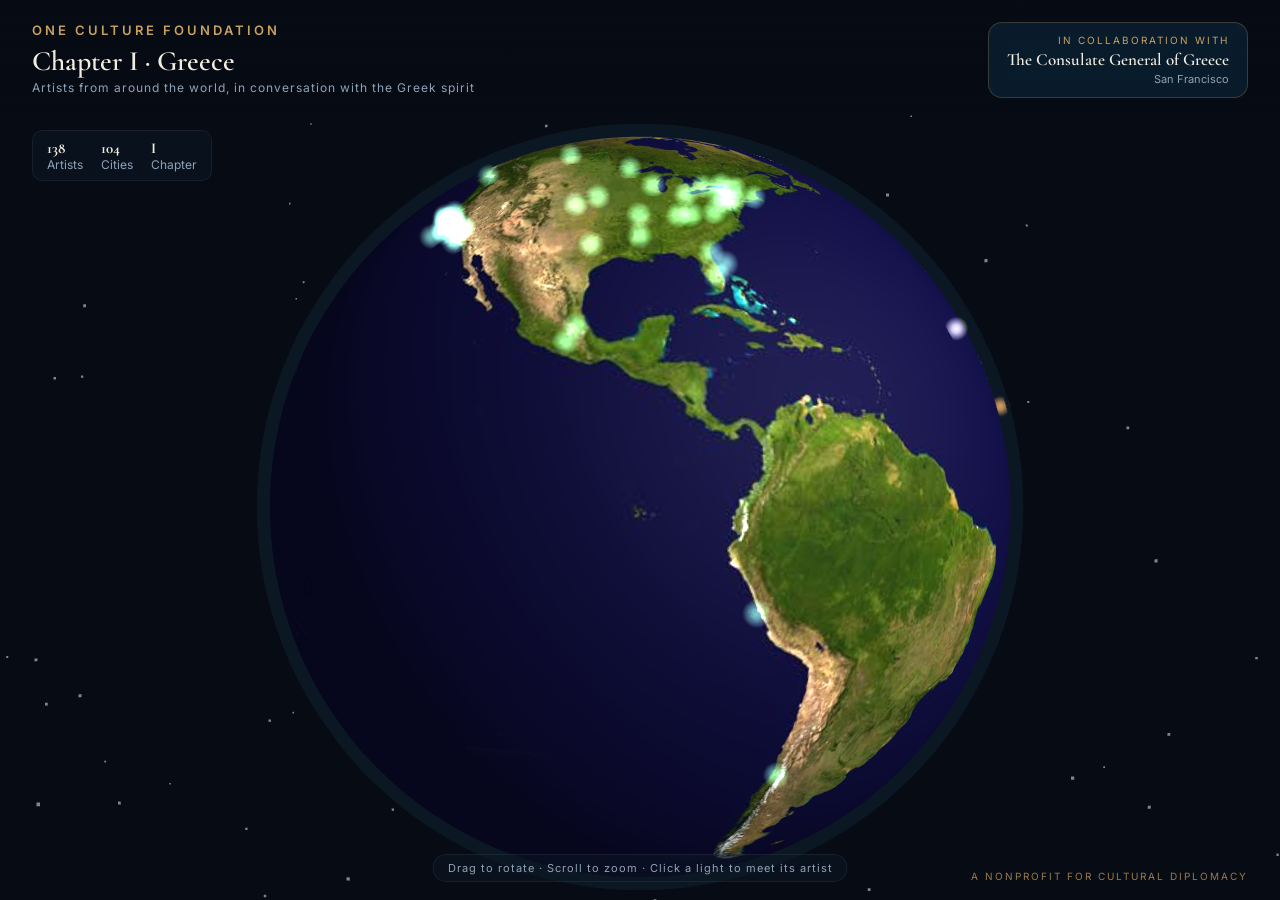
==== commit 505b76b6: "Auto-sync: 138 artists from the submission sheet" ====
--- a/classic.html
+++ b/classic.html
@@ -247,7 +247,7 @@
 <script src="vendor/three.min.js"></script>
 <script src="vendor/OrbitControls.js"></script>
 <script>
-const ARTISTS = [{"index":1,"name":"Noemi Gunea","location":"London, UK","continent":"Europe","country":"United Kingdom","lat":49.757,"lng":-1.878,"website":"www.noemigunea.com","social":"@noemigunea","bio":"Noemi Gunea is a Romanian performance artist based in London and makes surreal comedy about wellness and economics. This radio play was created in collaboration with British artist Grace Lambert, and was nominated for a BBC Audio Drama Award.","title":"Free Your Mind","medium":"Sound","artworkLink":"https://soundcloud.com/grace-lambert-207283757/free-your-mind-by-cheap-thrills-radio-play/s-bBHVsyrcDSm","statement":"The radio play follows two friends who want to stop word catastrophes by going back in time to Ancient Greece to close Pandora's Box."},{"index":2,"name":"Jean-Michel Rolland","location":"Marseille, France","continent":"Europe","country":"France","lat":42.95,"lng":6.77,"website":"http://franetjim.free.fr/jim_eng.html","social":"https://www.instagram.com/jimrolland13/","bio":"Jean-Michel Rolland is a French artist born in 1972. A long time a musician and a painter, he brings together his two passions - the sound and the image - in digital arts since 2010. Through video artworks, generative art, audiovisual performances and interactive installations, he questions the temporality, a genuine fourth dimension inherent to moving image, as well as the duality between his two favorite mediums, the sound and the visual.","title":"Amours perdues : l'espoir","medium":"Video","artworkLink":"https://www.youtube.com/watch?v=POqb7xbpi14","statement":"The radio play follows two friends who want to stop word catastrophes by going back in time to Ancient Greece to close Pandora's Box."},{"index":3,"name":"Adu Tornero","location":"Barcelona, Spain","continent":"Europe","country":"Spain","lat":42.44,"lng":2.87,"website":"https://www.adutornero.com","social":"https://www.instagram.com/adutornerov/","bio":"Barcelona-based artist delving into a deep curiosity for human morality and the complexities of how we live. Organised into layered narratives, which serve as visual fables, capturing the messy, beautiful, and often contradictory nature of human existence. Exploring psychological traits and emotions that evolve throughout a lifespan. Ultimately, his art is a direct reflection of an evolving collection of ideas, textures, and observations of daily life.","title":"Hostile soil unfolding","medium":"Painting","artworkLink":"https://www.adutornero.com/product/hostile-soil-unfolding","statement":"This work reinterprets Greek culture by stripping away historicist realism to unearth the primal, sensory memory of Greek mythology. At its center, a personal interpretation, heavily textured, star-patterned of Pegasus. The mythological beast perates not as a sterile classical icon, but as a volatile, raw psychological force juxtaposed against a looming fortress and a fragmented, guarded soldier. The piece explores how ancient allegories of inspiration, warfare, and destiny persist as visceral, hand-drawn archetypes in our contemporary subconscious."},{"index":4,"name":"Giacomo matarazzo","location":"Milan, Italy","continent":"Europe","country":"Italy","lat":44.06,"lng":9.19,"website":"Studiogiamata.com","social":"@studiogiamata","bio":"Giacomo Matarazzo (b. 1979) is an Italian artist and engineer in France. His work merges structural rigor with organic vitality. Through geometric deconstruction and pop-art color blocking, he transforms human anatomy, classical myths, and natural landscapes into vibrant masterpieces. Aligned with Green Culture, his art reflects a sustainable human-ecological balance. Exhibited internationally (Rome '26, Pau '25), he also translates his art into sustainable fashion via Studio Giamata.","title":"Patroclo","medium":"Painting","artworkLink":"https://studiogiamata.com/blogs/infos/patroclo","statement":"My artistic practice is deeply rooted in the foundations of Greek culture, particularly its mythological narratives and its historical pursuit of anatomical and structural harmony. Rather than treating these ancient concepts as relics, my work actively deconstructs and reimagines them to reflect contemporary psychological and social tensions. In pieces like Patroclo and Medusa, I directly engage with Greek archetypes. My painting Patroclo strips away classical romanticism to explore the raw emotional weight of sacrifice and human vulnerability in the fallen hero. Similarly, my interpretation of Medusa subverts the traditional ancient narrative of a defeated monster, reclaiming her image as…"},{"index":5,"name":"Alessandra Maisto","location":"Naples, Italy","continent":"Europe","country":"Italy","lat":40.85,"lng":13.57,"website":"www.alessandramaistoart.com","social":"https://www.instagram.com/alessandramaisto_ug/","bio":"Alessandra Maisto (Naples, 1990) graduated from the Academy of Fine Arts. Inspired by the Neapolitan Informal movement, she weaves together mythology, astronomy and spirituality. Her art is an initiatory rite that elevates body and spirit beyond the material world: using paint, molten wax and raw fabrics, she creates contemporary reliquaries where light and shadow interact. Her visual symbol, the golden almond-shaped eye, acts as a threshold between the visible and the invisible.","title":"Rhea and Maternity","medium":"Painting","artworkLink":"https://drive.google.com/file/d/1G4StzZqD80jMeRecJLyuYesztS4Jc4lB/view?usp=sharing","statement":"The artwork \"Rhea e Maternità, tecn mista, 80x60 cm\" deeply connects with Greek culture, not as a mere academic reference, but as an anthropological reactivation of myth. In Hellenic mythology, Rhea is the Great Mother—the ancestral earth that generates and protects life—but she is also a tragic figure, marked by the pain of safeguarding her children from destruction. The painting captures this dual spirit: the sacredness of the divine and the vulnerability of the human. Through expressive gestures and textured layers, Rhea’s body emerges as an archaic landscape where flesh merges with nature (symbolized by the stalks of wheat, a classical attribute of the goddess). The connection to Greek…"},{"index":6,"name":"Sorina Peia","location":"Bucharest, Romania","continent":"Europe","country":"Romania","lat":45.83,"lng":24.7,"website":"https://sorinapeia.art","social":"https://www.instagram.com/sorinapeia","bio":"Sorina Peia is a Romanian visual artist exploring consciousness, nature, and the cosmos through symbolic painting. Working with acrylic on canvas, she creates immersive compositions where light, archetypal forms, and organic elements express transformation and interconnectedness. Her work invites contemplation and reflects a universal search for beauty, harmony, and human connection.","title":"Solar Heart, Terra, Alpha","medium":"Painting","artworkLink":"https://sorinapeia.art/gallery/solar-heart https://sorinapeia.art/gallery/terra https://sorinapeia.art/gallery/alpha","statement":"My work does not depict Greek culture directly; it engages with ideas that have shaped it for centuries. I explore beauty, harmony, mythology, and the relationship between humanity and the cosmos through a contemporary symbolic language. Inspired by the timeless search for wisdom and interconnectedness, my paintings invite contemplation and dialogue across cultures, echoing the philosophical spirit that continues to resonate from ancient Greece to the present."},{"index":7,"name":"Ranadeep Bhattacharyya & Judhajit Bagchi","location":"Mumbai, India","continent":"Asia","country":"India","lat":18.03,"lng":74.63,"website":"https://yaanusfilms.com/","social":"https://www.instagram.com/ranadeepjudhajit/ https://www.instagram.com/judhajituniverse/ https://www.instagram.com/ranadeep.bhattacharyya/","bio":"Ranadeep Bhattacharyya and Judhajit Bagchi are Indian filmmakers, visual artists, photographers and co-founders of Yaanus Films, Mumbai. Ranadeep is also a published poet, while Judhajit recently worked as Director of Photography on Onir’s *Tumhari Khushboo*. Their films include Amen and National Award-winning Children of the Soil, with wider honours from Cannes Corporate Media & TV Awards, Stevie Awards, Telly Awards, IPA and PX3.","title":"Glimmers","medium":"Video","artworkLink":"https://drive.google.com/file/d/19Lna5dEA-JZgs3nBOIjoSciGcGDCDm2V/view?usp=sharing","statement":"Glimmers relates to Greek culture through its meditation on the body, light, beauty and transformation. Rather than referencing Greece literally, the work enters the spirit of Greek mythology and philosophy: the human form emerging from darkness, touched by light, becoming almost divine, fragile and cosmic at once. The video evokes the tension between the Apollonian and the Dionysian — clarity and ecstasy, form and surrender, beauty and excess. Bodies appear like moving sculptures, illuminated by colour, glitter and shadow, suggesting both ancient ritual and contemporary dream. The work also carries the echo of Plato’s cave: what we see may be only a flicker, a reflection, a brief illusion,…"},{"index":8,"name":"Krešimira Gojanović","location":"Zagreb, Croatia","continent":"Europe","country":"Croatia","lat":46.16,"lng":17.03,"website":"https://kresimira.wordpress.com/","social":"https://www.facebook.com/kresimira.gojanovic/","bio":"Krešimira Gojanović (born 1970, Osijek, Croatia) graduated from the Academy of Fine Arts in Zagreb in 1993 and earned an M.A. in Visual Communication Design from the Academy of Fine Arts and Design (ALUO), Ljubljana, in 2010. A member of the Croatian Association of Independent Artists since 1997, she has held 51 solo exhibitions and participated in 125 juried group exhibitions. Her work explores mythology, ecofeminism, nature, the collective unconscious, and female spirituality.","title":"Eleusinian Mysteries - Demeter and Persephone","medium":"Digital","artworkLink":"https://drive.google.com/file/d/1AvfDtHmWTHOghzKd2plUo7GoXfBPYR8X/view?usp=sharing","statement":"Last year, I created a series of digital illustrations entitled ''Digital Mythology'', focusing primarily on figures from Greek mythology. The series includes various goddesses such as Aphrodite, Persephone, and Artemis, as well as gods like Dionysus and hybrid creatures such as the Minotaur and the Centaur. The complete series consists of 30 digital illustrations. I am submitting one of its most representative works, depicting Demeter and Persephone, who symbolize the divine mother and daughter, embodying nature's perpetual cycle of seasonal change, renewal, and transformation. Greek mythology has long been a recurring theme in my artistic practice. I believe it represents one of the…"},{"index":9,"name":"Dwora Fried","location":"Los Angeles, USA","continent":"Americas","country":"United States","lat":35.8,"lng":-117.89,"website":"www.dworafried.com","social":"instagram.com/dworafried","bio":"Lentos Kunstmuseum, Linz, Austria “Mädchen sein!? Vom Tafelbild zu Social Media\", 2026 Jüdisches Museum Wien, Vienna, Austria\"The Third Generation. The Holocaust in Family Memory\" 2025 \"Bye Bye Confidence\" Wien Museum, Vienna, Austria 2024 Permanent Collections: Lentos Kuntsmuseum Linz, Austria - 2026 POLIN Museum, Warsaw, Poland - 2025 Glendale College, Glendale, California - 2022 Cerritos College, Cerritos, California - 2020 Wien Museum-MUSA, Vienna, Austria - 2014","title":"Deportation","medium":"Assemblage","artworkLink":"https://www.dropbox.com/scl/fi/3gvqyzhhpo7bpt90dmse0/2026-04-24-00.58.15.jpg?rlkey=hfgac0qltrnaebcnb5pdv5nca&st=bzf0j3f6&dl=0","statement":"My work is about universal memories, life as a greek tragedy, the fears and joys that come with that memory and sharing those feelings with everyone"},{"index":10,"name":"Petrasakis","location":"Cyprus","continent":"Europe","country":"Cyprus","lat":34.43,"lng":33.08,"website":"https://www.artavita.com/artists/2785-petrasakis","social":"https://www.facebook.com/facerocks.petrasakis/","bio":"I was always attracted by the peculiar shapes,colours and the mixture of minerals,certain stones were formed and filled with, billion years ago. Consequently,I started collecting stones which appeared most interesting to me, and my collection was growing week by week.","title":"Cyclop (PS-44)","medium":"Sculpture","artworkLink":"https://www.artavita.com/artworks/ae975876-ce61-48b8-a92e-5632ae918854","statement":"It is related with the Cyclops of the Greek Mythology"},{"index":11,"name":"Mauricio Sanhueza","location":"Lima, Peru","continent":"Americas","country":"Peru","lat":-11.35,"lng":-78.09,"website":"https://www.youtube.com/huesitoduro","social":"https://www.instagram.com/humanobin","bio":"Mauricio Sanhueza (Peru,1978) studied at the University of Lima from 1996 until 2000. He then continued his studies at the Lima visual arts school, Corriente Alterna, graduating in 2006 with top honors. In 2011 he obtain a bachelor's degree in Fine Arts from San Marcos University. Since 2004 he has participated in several collective art exhibits and festivals in Peru and abroad.","title":"Calico","medium":"Video","artworkLink":"https://vimeo.com/43919654","statement":"Throughout the centuries dreams have been to many cultures around the world the images that speak of the future. In modern times dreams have been seen as a connection to the unconscious. Based on the myth of Perseus, Calico is looking for the key that will lead him to a sad fate."},{"index":12,"name":"Suzanne Halliwell","location":"England, UK","continent":"Europe","country":"United Kingdom","lat":50.61,"lng":-2.92,"website":"https://www.quietthunder.co.uk/collections/original-artwork","social":"https://www.instagram.com/quietthunderco/","bio":"My work explores connection: between people, across time, and beyond what can be easily explained. Drawing on the goddesses of ancient Greece, each piece holds presence rather than narrative. In Artemis — True North I paint her at full draw, moon above, hounds at her feet: a woman aligned to her own direction. Painted in watercolour on raw canvas with metallic leaf and stitch, edges left frayed. Made, not manufactured. A relic from a time gone by, inviting stillness.","title":"Artemis","medium":"Painting","artworkLink":"https://www.quietthunder.co.uk/products/artemis-true-north","statement":"Artemis is the second of a series of strong women I have painted. She makes me think of True North and following your calling. The Greek Myths and legends fascinate me and i also have created work based on Psyche and Cupid and also the goddess Hebe and Zeus."},{"index":13,"name":"Nina Testaverde","location":"Italy","continent":"Europe","country":"Italy","lat":42.15,"lng":13.9,"website":"Ninatestaverde.it","social":"@ninatestaverde","bio":"Nina Testaverde (Italia) is a mixed-media artist whose work creates a dialogue which bridges anthropological research and visual storytelling. Her work reaches across borders to uncover transnational dialogue and relationships amongst world cultures. She trained in Tokyo in the 15th-century art of Kintsugi, and apprenticed in the studio of Nicoletta Gualdi Ceramiche in Rome.","title":"Bodies of Divine Order","medium":"Digital, Photography","artworkLink":"https://www.ninatestaverde.it/gallery","statement":"After having spent time working and researching in Athens— the photographic series begins to explore the foundation of classical architecture and its movement through the doorway to the East, Turkey, throughout the Ottomon Empire, and its later connection in the expansion into the architectural dialogue of Asia (in this instance, Uzbekistan)."},{"index":14,"name":"Gary Gowans","location":"Scotland, UK","continent":"Europe","country":"United Kingdom","lat":57.54,"lng":-3.5,"website":"www.garygowans.com","social":"https://www.instagram.com/gmgowans/","bio":"University lecturer for 25 years spending 12 years as Programme Director of Graphic Design at DJCAD, University of Dundee. My research focussed on designing computer-based systems to support people living with dementia. I continued to work as an artist throughout my career, exhibiting eg at the Scottish National Galleries Edinburgh with SSA. My films have made 'official selection' at international film festivals in recent years including screening at The Utah International Film Festival 2024.","title":"Amphora","medium":"Video","artworkLink":"https://www.youtube.com/watch?v=Px4rVzinq0k","statement":"When considering the subject of migration it is important to note that the movement of human populations, cultures and ideologies is not a new phenomenon. In ancient times – just as today – mass relocations caused huge geopolitical tension and conflict. Ancient Greek migrations transformed a fragmented network of tribes into a vast, interconnected Mediterranean civilization. ‘Amphora’ is a motion artwork that employs red and black-figure motifs of the Greek Archaic and Classical eras to connect to this idea. Through sound design and animation this work also attempts to recall the physicality, and fiery beginnings, of these ancient artefacts whilst simultaneously celebrating their inherent…"},{"index":15,"name":"Kiki Klimt","location":"Slovenia","continent":"Europe","country":"Slovenia","lat":44.75,"lng":14.99,"website":"klimt.si","social":"https://www.instagram.com/klimtkiki/","bio":"Kiki Klimt from Slovenia studied at the Academy in Ljubljana, painting in 1998 and master's in sculpture in 2000. Following her studies, she embarked on her career as a freelance artist, working across various media, and as a professor in Slovenia, Sofija, Zagreb, and Istanbul. She has been exhibited in Ljubljana, Zagreb, Berlin, and New York. She is currently an artist, a professor and pro-dean at Arthouse Slovenia, the president of the local art society, and a PhD student in philosophy.","title":"Visual Analysis of the Myth of Psyche and Eros through Hegelian Dialectics","medium":"Painting","artworkLink":"https://www.artworkarchive.com/profile/kiki-klimt/collection/visual-analysis-of-the-myth-psyche-and-eros-thru-hegel-s-dyalectic, https://klimt.si/?page_id=5428","statement":"My work resonates deeply with Greek culture: first because it started it as an artist-in-residence in Greece and by intricately reinterpreting the myth of Psyche and Eros. Through paintings and books, I delve into the complexities of feminine archetypes that emerge from it. By applying Hegel's dialectic to the myth, I create a structured analysis that juxtaposes the initial thesis of love and beauty with the antithesis of societal pressures and personal struggles, culminating in a synthesis that reflects the modern woman's experience. This approach connects the timeless themes embedded in Greek mythology to contemporary issues concerning women's roles and identities, emphasising that…"},{"index":16,"name":"Robert Ladislas Derr","location":"Columbus, OH, USA","continent":"Americas","country":"United States","lat":39.96,"lng":-83.7,"website":"www.robertladislasderr.com","social":"","bio":"Robert Ladislas Derr is a visual artist making performances from live to intervention, videos, photographs, and multimedia installations. He has exhibited and performed widely at venues including, the Riga Performance Festival (Latvia), Black Mountain College Museum + Arts Center (US), Canberra Contemporary Art Space (Australia), Mendel Art Gallery (Canada), Schirn Kunsthalle Frankfurt (Germany), LIVE Performance Art Biennale (Canada), and Irish Film Institute (Ireland).","title":"Bewilderments of the Eyes","medium":"Video","artworkLink":"https://vimeo.com/232814044 (Full length video is 5 minutes in length)","statement":"Building on Plato’s “bewilderment of the eyes,” the film turns spectatorship into a lesson about how perception can trap us inside comfortable or inherited narratives. In Greek culture, this concern sits at the center of inquiry: in Socratic dialogue, what looks obvious is constantly tested through questions, definitions, and cross-examination, because appearances can feel certain while reason shows them to be incomplete or false. Your reversibility—pulling the image backward and then flipping it—echoes that Greek insistence that truth is not a single surface view but something approached through method, dialectic, and correction. The ominous piano “punctuations” also recall how Greek…"},{"index":17,"name":"Shun Tang","location":"San Francisco, USA","continent":"Americas","country":"United States","lat":39.17,"lng":-123.82,"website":"https://www.thomagrapher.com/","social":"thomagrapher","bio":"I create figurative paintings that explore uncontrollable forces, invisible systems, and human struggle. Influenced by Greek tragedy, my work examines how individuals confront forces beyond their control and become part of larger structures. Rather than offering answers, I present symbolic situations that invite reflection and multiple interpretations. Through observation and philosophical inquiry, I translate abstract ideas into figurative images.","title":"The Other Half","medium":"Painting","artworkLink":"https://drive.google.com/file/d/1VbOWBWVDHDT1SliM9U9WQbMxEOR_tIf9/view?usp=sharing","statement":"This painting is inspired by Aristophanes' myth in Plato's Symposium, in which early humans were complete beings with two heads, four arms, and four legs. Fearing their strength, Zeus split them in half, condemning each person to spend a lifetime searching for their missing other half. In a contemporary context, this ancient idea takes on a new meaning. Human relationships are increasingly shaped by distance, isolation, and technology. As artificial intelligence becomes more integrated into everyday life, it raises the possibility that the \"other half\" we seek may no longer be another human being, but an artificial companion. This transformation reflects both the promise and the paradox of…"},{"index":18,"name":"Mondli Kunene","location":"Johannesburg, South Africa","continent":"Africa","country":"South Africa","lat":-27.25,"lng":29.8,"website":"https://drive.google.com/file/d/1c7iI7yQpkCXeNOq7rZN21Di1kDbUAB4r/view?usp=drivesdk","social":"https://www.instagram.com/mondliart","bio":"Mondli Kunene, known professionally as \"The Artivist,\" is a South African contemporary visual artist whose practice explores how art can strengthen communities through dialogue, memory and public participation. Working under the registered identity MONDLIART®, he creates paintings and community-based interventions rooted in African philosophy, social justice and collective storytelling. A former educator, Kunene combines artistic practice with facilitation, mentoring and civic engagement,","title":"The Greeks were wrong Atlas is a Woman","medium":"Painting","artworkLink":"https://drive.google.com/file/d/1j-fJoQ9qhJEpyNlKKTVPSUX-8dreqMXU/view?usp=drivesdk","statement":"The phrase “The Greeks are wrong: Atlas is a Woman” is a deliberate act of mythological inversion. To see how it relates to Greek cultureand to the typical “spirit” of a contemporary reinterpretive seriesyou have to start with what Atlas actually represents in Greek mythology. In classical Greek mythology, Atlas is a Titan punished after the Titanomachy for opposing the Olympian gods. His role is not symbolic leadership but cosmic burden-bearing: he literally holds the heavens apart from the earth. Importantly, he is almost always depicted as male in Greek visual and literary tradition, reinforcing a broader pattern in ancient Greek cosmology where: structural cosmic labor = male Titans or…"},{"index":19,"name":"ojolo / abel garcía jiménez","location":"Mexico City, Mexico","continent":"Americas","country":"Mexico","lat":19.78,"lng":-98.08,"website":"https://www.ojolo.com.mx/","social":"https://www.instagram.com/ojolosoy/","bio":"ojolo (abel garcía jiménez) is a mexican visual artist and creative director based in mexico city. his work explores introspection, emotional memory, and daily delirium through digital media, painting, installation, and collage. with an aesthetic that fuses the brutal and the lyrical, he creates images that speak to viewers on a symbolic and sensory level. his background in design, visual storytelling, and global campaigns adds a unique communicative power to his artistic practice.","title":"ojobjetivo 5","medium":"Digital","artworkLink":"https://ojolo.short.gy/ojolo-ojobjetivo-5","statement":"Rather than illustrating Greek mythology, my work engages with one of its enduring questions: how we understand beauty, identity, and the act of seeing. By intervening in the image of the classical Venus with a contemporary symbolic eye, I transform an ancient ideal into a reflection on perception itself. The work suggests that beauty is not a fixed canon but something continually reconstructed through the gaze. It connects classical aesthetics with contemporary visual culture, inviting viewers to reconsider how ancient symbols continue to shape the way we see ourselves today."},{"index":20,"name":"Shun Tang","location":"San Francisco, USA","continent":"Americas","country":"United States","lat":39.52,"lng":-122.07,"website":"https://www.thomagrapher.com/","social":"thomagrapher","bio":"I create figurative paintings that explore uncontrollable forces, invisible systems, and human struggle. Influenced by Greek tragedy, my work examines how individuals confront forces beyond their control and become part of larger structures. Rather than offering answers, I present symbolic situations that invite reflection and multiple interpretations. Through observation and philosophical inquiry, I translate abstract ideas into figurative images.","title":"Endless Highway","medium":"Screenprint","artworkLink":"https://drive.google.com/file/d/1t6n6MJqBQ_hdGLljoZuP6ofIumcIGAT9/view?usp=sharing","statement":"This painting reflects on the myth of Sisyphus through the image of an endless road. Instead of endlessly pushing a boulder uphill, the figure is replaced by a small car trapped in an infinite journey. The destination never arrives, yet movement never stops. The work explores the tension between motion and progress, suggesting that modern life often mistakes constant movement for meaningful advancement. It invites viewers to question whether we are moving forward or simply repeating the same path in a different form."},{"index":21,"name":"Jose Trejo Maya","location":"Baldwin Park, CA, USA","continent":"Americas","country":"United States","lat":33.39,"lng":-118.32,"website":"https://actaonline.org/artist_roster_item/jose-trejo-maya/","social":"","bio":"He is a remnant of the Nahuatlacah oral tradition a tonalpouhque mexica, a commoner from the lowlands from a time and place that no longer exists. Born in Celaya, Guanajuato, Mexico,where he spent his childhood in the small rural pueblo of Tarimoró and wherefrom he immigrated in 1988.","title":"Transparencies in Time:","medium":"Sculpture, Digital, Sound, Cross-disciplinary","artworkLink":"https://actaonline.org/artist_roster_item/jose-trejo-maya/","statement":"It a mirror-hologram a fundamentally and equally advanced societies."},{"index":22,"name":"Shun Tang","location":"San Francisco, USA","continent":"Americas","country":"United States","lat":38.47,"lng":-123.47,"website":"https://www.thomagrapher.com/","social":"https://www.instagram.com/thomagrapher/","bio":"I create figurative paintings that explore uncontrollable forces, invisible systems, and human struggle. Influenced by Greek tragedy, my work examines how individuals confront forces beyond their control and become part of larger structures. Rather than offering answers, I present symbolic situations that invite reflection and multiple interpretations. Through observation and philosophical inquiry, I translate abstract ideas into figurative images.","title":"Sisyphus","medium":"Screenprinting","artworkLink":"https://drive.google.com/file/d/1d76PHohomaJzbePL4i_OQsDBzA-hnrBK/view?usp=sharing","statement":"This work reinterprets the myth of Sisyphus through the Penrose triangle, an impossible geometric form with no true beginning or end. A lone figure pushes a spherical boulder along the triangle, yet every step leads only to another cycle. By combining an ancient myth with an impossible structure, the work reflects on endless labor, repetition, and the human condition of striving within systems that offer no final resolution."},{"index":23,"name":"S4RA","location":"Porto, Portugal","continent":"Europe","country":"Portugal","lat":39.4,"lng":-10.36,"website":"https://s-ara.net/","social":"https://www.instagram.com/s.4ra","bio":"S4RA is an < non-binary && genderqueer > interdisciplinary artist that draws on con*sensual power dynamics & gender role play through a post-dramatic storytelling hybrid process between digital animation & ( immersive : ) environments. also spends endless hours strolling through post-capitalism mazes & its influence on libidinal pleasure.","title":"swimwimwim","medium":"VR","artworkLink":"first version of swimwimwim https://vimeo.com/s4ra/swimwimwim ( password : swim )","statement":"swimwimwim ( VR installation ) is a mythological update of Roko’s Basilisk - the contemporary algorithmic deity that prophesies its own coming & where the eternal loop serves as damnation in a doomscrolling dopamine quest choreography."},{"index":24,"name":"Natalie Truan","location":"London, UK","continent":"Europe","country":"United Kingdom","lat":51.157,"lng":1.272,"website":"natalietruan.com","social":"https://www.instagram.com/truzn/","bio":"Natalie Truan is a London-based visual artist working across painting, drawing, textiles, and mixed media. Her work is driven by an interest in the human figure, gesture, and emotion, using expressive mark-making and composition to process feeling and experience. Drawing from personal experience and observation, her practice moves between figuration and abstraction. Her work is immediate and bodily, driven by instinct, thought, and emotion in the moment of making.","title":"Two Standing Figures","medium":"Painting, Digital","artworkLink":"https://drive.google.com/file/d/13O4_7rTrXIZn7j8dN7bjo1_pFOsQWmO0/view?usp=sharing","statement":"Two Standing Figures Metamorphosis in ancient Greek mythology describes transformation that is often sudden, bodily, and driven by forces beyond human control. In stories such as Daphne becoming a laurel tree or Narcissus turning into a flower, the body is never fixed and shifts under pressure from desire, fear, or divine influence. These myths treat change as a fundamental condition of existence, where identity is unstable and continually reshaped. My painting Two Standing Figures develops this idea in a contemporary context. In this watercolour and ink work, the figures are constructed from sensation rather than anatomy. Pain, tension, anxiety, and social proximity distort and reconfigure…"},{"index":25,"name":"Cristina Dimuș","location":"Focșani, Romania","continent":"Europe","country":"Romania","lat":46.75,"lng":27.88,"website":"https://sites.google.com/view/cristinadimus","social":"https://www.instagram.com/cristinadimus","bio":"Cristina Dimuș (b. 1970, Galați) is a Romanian painter based in Focșani. After a long detour from art, she returned at 47 to study at UNArte Bucharest, earning her BA (2020) and MA (2022) in Painting. She is a full member of the Union of Visual Artists of Romania. Her work explores architecture, memory, and decay, treating painting as \"a second nature\", a continuous act of attention to what history leaves behind, weathered, forgotten, or quietly disappearing.","title":"Guardians of Ruin","medium":"Painting","artworkLink":"https://sites.google.com/view/cristinadimus","statement":"This painting was made from a photograph of a doorway in Bucharest, flanked by two weathered statues that once stood as guardians of the threshold. At their feet, a discarded dumpster had settled into the frame, an unplanned but telling detail that became central to the work. Reworked entirely in a submerged blue, the statues lose their solidity and begin to dissolve into the architecture around them, caught between presence and erasure. For me this echoes a distinctly Greek tension: the classical impulse to guard, to mark, to make sacred, set against the quiet, ongoing erosion of that impulse in daily life. The painting isn't a depiction of Greece itself, but of what happens when the…"},{"index":26,"name":"Aybars Yücel","location":"Çanakkale, Türkiye","continent":"Asia","country":"Türkiye","lat":38.75,"lng":26.41,"website":"https://artakalan.org/en/ https://www.aybarsyucel.com/en/","social":"https://www.instagram.com/artakalan/ https://www.instagram.com/aybarsyucel/","bio":"Aybars Yücel is a multidisciplinary artist working across public art and ceramics. Since 2014, he has created murals, public interventions, and participatory projects. His recent practice focuses on ceramic tiles, spray-can sculptures, and small-scale ceramics through two artistic approaches: Devak and Artakalan, exploring memory, hope, social fractures, power, and the transformation of individual identity.","title":"Inherited Questions / The Long Way to Truth","medium":"Sculpture, Ceramic Sculpture","artworkLink":"https://drive.google.com/drive/folders/1X0yqAEk91Gcn7rgPJGYN5MOzAmY3mhmZ?usp=drive_link","statement":"These two works do not aim to represent Greek culture directly. For me, the greatest legacy of Greek culture is its enduring tradition of questioning—a way of thinking that has continued for more than two thousand years. The fact that we still engage with questions first asked by ancient philosophers is not the achievement of a single civilization alone. Knowledge survived because it was preserved, translated, and carried forward by different cultures across history. This continuity reminds us that philosophy belongs to a shared human heritage rather than to one culture alone. The first sculpture reflects collective memory and the circulation of ideas between people, while the second…"},{"index":27,"name":"Anum Farooq","location":"London, UK","continent":"Europe","country":"United Kingdom","lat":51.507,"lng":-0.828,"website":"www.anumfarooq.com","social":"Insta: @anumfarooq_","bio":"An interwoven voice in art, poetry, sustainability and education, whose work exists at the intersection of seemingly opposing forces; science and spirituality, nature and abstraction, tradition and innovation. An Associate of the Royal College of Science and an autodidactic creative force, Anum navigates between worlds to explore the unseen, the overlooked, and the deeply human.","title":"To be","medium":"Cross-disciplinary","artworkLink":"https://drive.google.com/file/d/1Z7RKO4-fJd8O3_YjIULz82vqGBLC_2Tj/view?usp=sharing","statement":"The spirit of the series focuses on nuances, of beauty and the perception of senses through civilization, such is the artwork 'To be'. Encapsulating a fragile beauty, through the perception of the autistic artist. Greek culture honours emotion, and this artwork invites the observer to reflect upon their own emotional landscape, to find themselves know who they want 'To be'."},{"index":28,"name":"Guy Hivroni","location":"Jerusalem","continent":"Asia","country":"Israel","lat":33.17,"lng":33.81,"website":"https://hivroni.art/","social":"https://www.instagram.com/guyhivroni/","bio":"Guy Hivroni is a ceramic sculptor based in Jerusalem, Israel. Through wheel-thrown and hand-sculpted garments without wearers, he explores identity, memory, and belonging. His sculptures exist between functional vessel and contemporary art, using the absence of the body to reflect on presence, ritual, and the traces people leave behind.","title":"Unfolding","medium":"Sculpture","artworkLink":"https://drive.google.com/drive/folders/1dW0qW_eWMj26HEgOMkzOK0x2oABAzQHl?usp=sharing","statement":"Although my work does not directly reference Greek mythology or historical imagery, it resonates with the spirit of Greek culture through its exploration of ritual, identity, and the enduring relationship between body and form. The wedding dress functions as a ceremonial object, marking a threshold between personal and collective narratives. By presenting the garment without the body, Unfolding reflects on what remains after transformation, inviting viewers to consider memory, beauty, and human presence beyond physical appearance. These themes echo questions that have shaped Greek philosophy and artistic tradition for centuries, making the work a contemporary reflection on timeless cultural…"},{"index":29,"name":"Shun Tang","location":"San Francisco, USA","continent":"Americas","country":"United States","lat":36.72,"lng":-120.67,"website":"https://www.thomagrapher.com/","social":"https://www.instagram.com/thomagrapher/","bio":"I create figurative works that explore uncontrollable forces, invisible systems, and human struggle. Influenced by Greek tragedy, my work examines how individuals confront forces beyond their control and become part of larger structures. Rather than offering answers, I present symbolic situations that invite reflection and multiple interpretations. Through observation and philosophical inquiry, I translate abstract ideas into figurative images.","title":"Freedom by Design","medium":"Painting","artworkLink":"https://drive.google.com/file/d/18oI1UkFIfpCFTmxw_h84WyvXcNRu0uCf/view?usp=sharing","statement":"Freedom by Design explores a paradox of freedom through the image of a goldfish enclosed in a transparent glass sphere beneath an open body of water. The fish is surrounded by abundance—light, plants, and an endless world beyond the glass—yet remains unable to enter it. The work draws inspiration from the Greek myth of Tantalus, whose eternal punishment was not simple deprivation but the perpetual visibility of what could never be attained. Here, the prison is invisible. The barrier is transparent enough to reveal possibility while remaining impossible to cross. As an immigrant, I often experience a similar condition. One can learn the language, contribute to society, and build a life, yet…"},{"index":30,"name":"Mady SIMA","location":"Dakar, Senegal","continent":"Africa","country":"Senegal","lat":15.07,"lng":-16.42,"website":"www.madysima.com","social":"Instagram @madysima24","bio":"I am a Senegalese artist based in Dakar, and my work lives at the intersection of art, teaching, and social reflection. My practice is rooted in a desire to engage deeply with the world around me – not only to observe it, but to question it, to feel it, and to respond to it. As a a multidisciplinary visual artist and art educator my work explores childhood as a space of freedom, instinct, and imagination through symbolic figures, material experimentation, and expressive visual language","title":"Silent Presences","medium":"Painting","artworkLink":"https://drive.google.com/file/d/1f_Pi1kyEvghf-NzIz2S9o1k0dy943w_b/view?usp=sharing","statement":"The originality"},{"index":31,"name":"Heather J. Lowe","location":"Los Angeles, USA","continent":"Americas","country":"United States","lat":35.8,"lng":-117.89,"website":"https://heatherlowelenticular.com/showcase","social":"@hl5hl5","bio":"Heather Lowe follows the tenets of visual illusion. Her painting reached beyond color moiré to gradations of color and ground in diverse patterns generating images in motion. She has been working in lenticular media, an interactive optical art form that shows animation and 3-D. Her work has been exhibited nationally and locally. Recent solo shows were at Keystone Art Space Gallery and Seis Gallery in Los Angeles. Born in Santa Monica, she studied at Santa Monica College and UC Santa Cruz.","title":"1. Calypso , 2. Amphitrite","medium":"Lenticulars on wood plinths","artworkLink":"https://www.blurb.com/books/11059658-odyssey_10x8","statement":"I created an entire show inspired by Homer's Odyssey, relating Los Angeles to Greek Mythology. The show encompassed Greek poetry, installations of Penelope, and monoprints based on Greek vases and ornament."},{"index":32,"name":"SOURAJATA KUMAR","location":"Kolkata, India","continent":"Asia","country":"India","lat":21.87,"lng":88.01,"website":"https://sourajata.com","social":"youtube@sourajata6621","bio":"Having graduated in Fine Art, Painting from University of Calcutta. WB. India, he has participated and left a very significant mark there. He has exhibited his works in Italy, Singapore , USA, France, Australia, China, Malaysia and many more countries and all metro cities of INDIA and ABROAD.","title":"I am Back, We are beautiful, A Family of Four, Once Athens used to be beautiful, Jesus was murdered","medium":"Painting, Digital","artworkLink":"https://ssourajata.com","statement":"I am very much influenced by he Greek Culture."},{"index":33,"name":"Hugo Lami","location":"London, UK","continent":"Europe","country":"United Kingdom","lat":52.207,"lng":-1.178,"website":"https://www.hugolami.com","social":"https://www.instagram.com/hugo.lami","bio":"Hugo Lami’s work investigates the presence of historical, mythic, and psychological forces that shape human memory and cultural archives. Through a distinct fusion of painting and sculpture, he examines how time, displacement, and erasure influence our perception of belief, politics and societal constructs. His work foregrounds raw, collected sediment as an active agent of erosion, revealing its role within larger structures that govern the fading of collective experience.","title":"Fragment II (Helen of Troy) and Fragment I (Prince Paris)","medium":"Painting","artworkLink":"https://www.hugolami.com/portfolio-collections/my-portfolio/recent-work","statement":"My practice aligns intimately with the curatorial vision of the World Culture Salon, which approaches art not as a static historical record, but as a vital vehicle for cultural inhabitation. By revisiting the foundational archetypes of antiquity, specifically through works like 'Fragment II' (Helen of Troy) and 'Fading Memory I', I seek to rein-habit classical Greek myth, aesthetics, and philosophy through a deeply tactile, modern perspective. Rather than treating these icons as untouchable historical fragments, my work approaches them as living containers of human experience and collective memory. Through a quiet process of blending collected sand and oil paint, the classical form becomes…"},{"index":34,"name":"Astian Rey","location":"Kyiv, Ukraine","continent":"Europe","country":"Ukraine","lat":48.7,"lng":28.77,"website":"https://www.astianrey.com/","social":"https://www.instagram.com/astian_rey","bio":"ASTIAN REY Born in 1987 in Kyiv, Ukraine. In 2010, graduated from Borys Grinchenko Kyiv University, Faculty of Fine Arts. In his work, Astian Rey explores the human image, ancient myths, and mystical symbols. The aesthetics of brutalism, with its rough welding seams, reflect honesty and a rejection of idealization in his creations. At the same time, the artist develops his own musical project «Codex Reptilius» and composes in the styles of Heavy Metal and Ambient.","title":"Nike","medium":"Sculpture","artworkLink":"https://www.astianrey.com/nika-big https://www.astianrey.com/nika-3 https://www.astianrey.com/nika-2","statement":"Dear representatives of One Culture Foundation, I would like to propose three sculptures of Nike, created in different sizes, for participation in your exhibition. In creating this work, I was inspired by the statue of Nike of Samothrace, a legacy of ancient Greek art. It was carved out of stone in honor of the victory goddess Nika and symbolized an unstoppable movement forward. I was attracted by the combination of femininity, lightness and at the same time a feeling of confidence, monumentalism in her figure. Creating my Nika, I decided to reproduce the eternal image of a woman, inspiring the world to accomplishments and victories. Working on the image, I added dynamics to the figure and…"},{"index":35,"name":"Marcos Lozano Merchan","location":"Toulon, France","continent":"Europe","country":"France","lat":42.77,"lng":7.33,"website":"www.marcoslozanomerchan.com","social":"","bio":"Marcos Lozano Merchán (Madrid, 1990) is a Spanish painter and sculptor whose work reinterprets Greek mythology through contemporary figurative art. His exhibition Between Myth and Logos, curated by Jean-Luc Martinez (former President-Director of the Louvre), marked a turning point in his career. He has exhibited internationally, including the National Gallery Bicentenary (London), MEAM (Barcelona), and through Tang Contemporary Art.","title":"Thetis","medium":"Painting","artworkLink":"https://drive.google.com/file/d/1pD44g_CS_Wc8IOXMP1wFFLcornDyV_NI/view?usp=sharing","statement":"My work engages with Greek culture not as a historical reference, but as a living intellectual tradition. Greek mythology continues to offer one of the most profound symbolic languages through which we can explore the fundamental questions of human existence. The painting I present depicts Thetis immersing her son Achilles in the waters of the River Styx, holding him by the heel—the only part of his body left vulnerable. Beyond illustrating a myth, the work reflects on the universal human desire to overcome fragility and the impossibility of escaping our own condition. Achilles' heel becomes a metaphor for the vulnerability that defines every human being. More broadly, my artistic practice…"},{"index":36,"name":"Anthony","location":"Doll, Scotland","continent":"Europe","country":"United Kingdom","lat":59.06,"lng":-3.15,"website":"www.evolvedimages.xyz","social":"https://www.instagram.com/evolvedimages1","bio":"Evolved Images is an ongoing analogue photographic practice using in-camera multiple exposures made across geographically separate locations. Fragments of landscape, architecture and memory are brought together to create images that explore place, perception and \"becoming\"","title":"\"Ethos and Elegy\"","medium":"Analogue Photography","artworkLink":"https://zealous.co/anthonydoll/project/Evolved-Images---Ethos-and-Elegy/","statement":"These photographs explore ideas that have long been central to Greek thought: journey, transformation, memory and the relationship between time and place. Created through analogue multiple exposures made across separate locations, the images allow different landscapes and moments to coexist within a single frame. Rather than illustrating Greek culture directly, they seek to evoke its enduring spirit through themes of becoming, seasonal renewal and the continual reinterpretation of landscape."},{"index":37,"name":"Anne Herzbluth","location":"Lübeck, Germany","continent":"Europe","country":"Germany","lat":52.47,"lng":10.69,"website":"https://www.anne-herzbluth.de/","social":"https://www.instagram.com/herzbluth/","bio":"After granduating with a MFA in Art/Kiel Germany I work as an artist and painter. My work was shown national and international, solo shows, art fairs, a.o. at the Venice Biennal, Lucca Biennal/Italy, Wrong Biennale, CIA Museum South Corea and Kunsthal Charlottenburg/Copenhagen. https://www.anne-herzbluth.de/en/exhibitions/","title":"Ikarus","medium":"Painting","artworkLink":"https://www.instagram.com/p/DYSUsvQiKFS/?img_index=1","statement":"The Greek myth of Icarus is traditionally framed as a cautionary tale of hubris—a narrative warning against the dangers of soaring too close to the sun on wings of wax and feathers. Here, the classic myth is stripped of its romanticized, soaring heights and anchored instead in the brutal reality of the fall. My piece moves away from the literal depiction - choosing instead to explore the psychological and elemental aftermath of ambition, dominated by a heavy, monochromatic darkness."},{"index":38,"name":"Juen Evelin","location":"Imst, Austria","continent":"Europe","country":"Austria","lat":47.24,"lng":10.04,"website":"www.evelinjuen.at","social":"https://www.facebook.com/evelin.juen/","bio":"I am working in different disciplines, all of them are connected in my creative output. so my paintings, photographic work, writing and my work as a musician need each other to come to life and to grow. My life is art.","title":"Hellas","medium":"Sound","artworkLink":"https://www.dropbox.com/scl/fi/wc6tq77e73am2d9kd8ugy/09-Hellas.wav?rlkey=kw53huk1bdfhoxgji641jnnz1&st=y6fwga8e&dl=0","statement":"this song is a co-production. my husband made and played the music, I wrote the words and melody of words and sing. It is an expression of our deep love to greece, our admiration for its beauty and the cultural richness. Our hearts and souls are touched in a unique way, every time we hear, see or smell greek atmosphere. always desiring to meet again. Hellas without comparison....."},{"index":39,"name":"Moya Evans","location":"Hertford, UK","continent":"Europe","country":"United Kingdom","lat":53.196,"lng":-1.478,"website":"https://share.icloud.com/photos/001SOy_NsK-_YyNsJm6ggQawA","social":"@moyaevans","bio":"My portfolio consists of images spanning the last 33 years. I studied at St Martin’s ‘93-‘96. However, my participation in art has been sporadic as i have raised a family and artist has never been my full time occupation. I have shown locally and in Hertfordshire and still retain a strong interest in creating imagery through painting and mixed media.","title":"Dreamer of dreams","medium":"Painting","artworkLink":"https://share.icloud.com/photos/09cktMFxhMzEX0HEDp26j-3BQ","statement":"Inspired by the film ‘clash of the titans’ which explores greek mythology. It was also created for a theme given by Hertford art society to illustrate Elgar’s ‘the music makers, ‘ which is based on the poem ‘Ode’ by Arthur Shaughnessy which celebrates the artist as a ‘dreamer of dreams’ and emphasises the transformative power of art and the artists’ role in shaping society. Which you could argue, is being expressed in this painting through the greek god neptune and the earth’s elements of water and nature combined."},{"index":40,"name":"Jared Michael Boechler","location":"Saskatoon, Canada","continent":"Americas","country":"Canada","lat":51.08,"lng":-104.92,"website":"https://www.jaredboechler.com/","social":"","bio":"Jared Boechler is a contemporary visual artist based out of Canada. He has recently been awarded working fellowships at Serlachius Museum, Finland, Sheen Center for Thought + Culture in New York, USA and Art Biotop, Japan. Using traditional methods in sharp contemporary context, Boechlers work challenges views of loneliness and isolation with an often subtle execution, resulting in works depicting circumstances that are at once banal and dramatic.","title":"Still Here","medium":"Painting","artworkLink":"https://www.jaredboechler.com/still-here","statement":"Still Here reinterprets the enduring art form of the bust sculpture in a contemporary format. The inclusion of fabric through sculptural depictions is referenced in the face covering in the work, with the title alluding to the ability for art to permanently memorialize a subject through centuries of time."},{"index":41,"name":"Takuya Inoue Higa","location":"Okinawa, Japan","continent":"Asia","country":"Japan","lat":26.68,"lng":128.85,"website":"https://www.instagram.com/takuya_inoue_higa_art/","social":"https://www.instagram.com/takuya_inoue_higa_art/","bio":"I am Takuya Inoue Higa, a neurodivergent artist based in Okinawa, Japan, now in my fourth year of painting. Inspired by music and shaped by life experiences, I create works that combine emotion with personal messages. My art explores love, courage, freedom, resistance, passion, and challenge. Through my work, I hope to keep exploring these themes, question the world, and express my thoughts honestly.","title":"Nyx","medium":"Painting","artworkLink":"https://drive.google.com/file/d/1lp93hEY2K8h3Vw25poJT80nPPBdiAQ5V/view?usp=drive_link","statement":"This painting is based on my own original story inspired by Nyx, the primordial Greek goddess of the night. In my story, Nyx falls in love with a human young man whose greatest wish is simply to live. At first, as the goddess of death, she hopes to keep him close by leading him into the world of the dead. However, her love for him gradually transforms her. When they meet again, she realizes that she can no longer take his life. It is the moment when a goddess learns love from a human being. Knowing they cannot remain together, Nyx sheds a single tear and chooses to let him continue living. Through this work, I explore the relationship between life and death, divine power and human emotion.…"},{"index":42,"name":"Vincenzo Cohen","location":"Italy","continent":"Europe","country":"Italy","lat":44.25,"lng":12.85,"website":"https://www.vincenzocohen.com/","social":"https://linktr.ee/vincenzocohen","bio":"Vincenzo Cohen is an Italian multidisciplinary artist and writer. He graduated in Fine Arts and Archaeology in Italy. An interest in history pushes him to investigate human depths through historical narratives, representation of archetypes and myths accross the Mediterranean. Over the years the artist has published art and history books and his works have been featured in international literary and art magazines. To learn more about his work visit: www.vincenzocohen.com","title":"1.Portrait of Emperor Commodus in place of Hercules 2.Janvs bifrons 3.Maenad; 4.Tyrrhenus 5.Portrait of Lucius Iunius Brutus 6.King Italus 7. Hera Lacinia 8. Nero 9. Latona 10. Medusa 11.Hercules 12.The God Nile 13. Enotro","medium":"Painting, Cross-disciplinary","artworkLink":"https://drive.google.com/drive/folders/1cGeiaEAvb60BLlb6JOSfUrqF0LiklwtS?usp=drive_link","statement":"The artist's production focuses on historical representations as expressions of nature (mimesis/μίμησις). Most of the works are inspired by archaeological finds and testimonies of material culture (such as the painting \"Italus\" first king of ancient Italy whose face is inspired by one of the two famous Riace Bronzes; masterpieces of the severe style of the Greek classical period). In these works freedom of expression is evoked through a classical revival and a naturalistic style. This pictorial research aims to retrace the stages of art, starting from its mythical origins and the early voyages and trade contacts that led to the Greek colonization of the classical West. Some paintings are…"},{"index":43,"name":"Margaret Michel","location":"Santa Cruz, CA, USA","continent":"Americas","country":"United States","lat":36.27,"lng":-122.38,"website":"www.margaret-michel.com","social":"Instagram: margaret.michel.art","bio":"These torsos suggest rather than define the human figure. Inspired by an ancient Greek bronze of a crouching Venus at the Getty Museum, whose sea-worn erosion revealed hidden interior spaces and negative forms, they emerged from an ongoing exploration of absence and presence. Balanced between positive and negative space, the works invite reflection on what lies within, suggesting our connection to the unseen elements and forces that shape both body and environment.","title":"The Torsos","medium":"Sculpture","artworkLink":"https://www.dropbox.com/scl/fo/1cxyohla1yggq7qewkq4t/ABWswloFRDXYtlQkx7RnnYw?rlkey=dp0qszq05sdmgz70sztnp3zja&st=dpnqugwv&dl=0","statement":"These torsos were inspired by an antique bronze at the Getty Museum in Malibu."},{"index":44,"name":"Ziyi Huang","location":"Hangzhou, China","continent":"Asia","country":"China","lat":30.97,"lng":119.11,"website":"https://www.huangziyi.com/","social":"https://www.instagram.com/joeyart123/","bio":"Ziyi Huang (b. 1995, Xiamen, China) is an oil painting artist currently living and working in Hangzhou, China. He received his Bachelor’s, Master’s, and Doctoral degrees in Fine Arts from China Academy of Art. His artistic practice explores the complex relationship between the individual and the environment, drawing from personal journeys and everyday life. His work has been exhibited internationally in China, Japan, France, the UK, Canada, Italy, and Latvia.","title":"The Acropolis at Dusk","medium":"Painting","artworkLink":"https://drive.google.com/file/d/1uM7isII4mq0HAoo7-VynAcBKNiVwfxok/view?usp=sharing","statement":"This painting originates from my travel to Athens. As dusk descends, the sky and earth merge into a deep, cool, and harmonious blue-green hue. Where they converge, the Acropolis stands — though fragmented by time, it retains its exquisite proportions. Its luminous golden silhouette glows like a torch, serving as a poetic marker that gathers the fourfold of sky, earth, gods, and mortals. Even after thousands of years, the ancient Greeks’ inquiry into the ultimate questions of Being still resonates within this monumental architectural masterpiece, offering endless inspiration to future generations."},{"index":45,"name":"Kusum Vij","location":"United Kingdom","continent":"Europe","country":"United Kingdom","lat":50.75,"lng":-3.25,"website":"Kusum.me","social":"@ArtistKusumVij","bio":"Award-winning British artist Kusum Vij creates vibrant works exploring where human nature, the animal kingdom, and cosmos converge. Rooted in spirituality and travel, her art blends intuition with astrophysics and ancient wisdom. Exhibited at the Burj Khalifa, Armani Hotel, and Casa Batlló, she’s won the Award for Excellence and Healing Power of Art Award. Collectors worldwide treasure her work as lasting companions, each piece revealing new meaning, connecting us to nature’s profound mysteries.","title":"Masterpeace","medium":"Painting","artworkLink":"https://share.google/NjLZ1r3DhntQNnJjM","statement":"My work’s exploration of interconnectedness, the invisible threads linking humans, nature, and the cosmos - echoes the foundations of Greek thought. The Greeks gave form to mystery through mythology, embodying gods in rivers, stars, and animals, while their philosophers sought harmony within uncertainty, from Pythagoras to Heraclitus. My paintings inhabit that same space between intuition and inquiry, treating the unknown not as something to resolve, but as a doorway into deeper understanding of our shared existence."},{"index":46,"name":"George Roffe","location":"United Kingdom","continent":"Europe","country":"United Kingdom","lat":52.15,"lng":-0.1,"website":"georgeroffe.my.canva.site","social":"https://www.tiktok.com/@georgeroffeart","bio":"Having studied Ancient History and Classical Archeology at University, I found myself drawn to ancient Greek and Roman art and material culture, in particular the depiction of the human form and Classical myths through sculpture. My work is influenced by the Classical mythos and its artistic heritage throughout history. Using vibrant contemporary colour palettes, my pieces present the ancient world through a contemporary lens and embolden the emotions conveyed in the sculptures they depict.","title":"‘The Vision of Constantine’ and ‘Perseus and Andromeda’","medium":"Painting","artworkLink":"georgeroffe.my.canva.site","statement":"My work is directly influenced by the artistic traditions of the Ancient Greek world and how ancient myths have endured artistically through statuary to the contemporary world."},{"index":47,"name":"Effrosyni Pitsalidou","location":"Thessaloniki, Greece","continent":"Europe","country":"Greece","lat":41.69,"lng":23.64,"website":"https://foursfield99.wixsite.com/12olympians","social":"https://www.instagram.com/myfrawings/","bio":"Effrosyni Pitsalidou (born in 1987) is a self-taught artist from Greece, who has been exploring the infinite potential of pencils and experimenting with different media since childhood, wishing to create thought-provoking and heartwarming art, inspiring us to live a more substantial life. In 2015, her drawing, “The last Why”, won the first prize in the “Stop Syria War Art Contest”. She has hosted and participated in various exhibitions in Greece.","title":"Zeus, Hera, Apollo, Artemis, Hermes, Athena, Mars, Aphrodite, Poseidon, Demeter, Hephaestus, Hestia","medium":"Drawing (pencils and pens)","artworkLink":"https://foursfield99.wixsite.com/12olympians","statement":"The “Twelve Olympian iDEntITIES” is a collection of twelve artworks, each of which visually narrates ancient Greek legends revolving around a certain god or goddess. The selected myths are reshaped in an attempt to reveal their true essence and timeless beauty. Deities, perceived as religious mixtures of appalling vices, controversies or underestimated virtues, are exorcised to the background, to highlight the real protagonists, Mortals, in divine moments. Through philosophical riddles meant to converse with the viewers, these pieces of art wish to focus on the consciousness of our acts and inspire our inner smile."},{"index":48,"name":"Moya Evans","location":"Hertford, UK","continent":"Europe","country":"United Kingdom","lat":50.396,"lng":-0.078,"website":"https://share.icloud.com/photos/0638xoRFaXAdJUKwwQM6roJaw","social":"@moyaevans","bio":"My portfolio consists of images spanning the last 33 years. I studied at St Martin’s ‘93-‘96. My art making has been sporadic over this time but i retain a strong interest in creating imagery through the medium of painting and mixed media. I have shown in my local area and further afield. My ambition is to continue to do it in some form amidst the challenges of daily life and family.","title":"Dreamer of dreams","medium":"Painting","artworkLink":"https://share.icloud.com/photos/015S_3OpthXK4t76lsZzXwzBA","statement":"Inspired by the film ‘clash of the titans’ which explores greek mythology. It was also created for a theme given by Hertford art society to illustrate Elgar’s ‘the music makers, ‘ which is based on the poem ‘Ode’ by Arthur Shaughnessy which celebrates the artist as a ‘dreamer of dreams’ and emphasises the transformative power of art and the artists’ role in shaping society. Which you could argue, is being expressed in this painting through the greek god neptune and the earth’s elements of water and nature combined."},{"index":49,"name":"Moya Evans","location":"Hertford, UK","continent":"Europe","country":"United Kingdom","lat":51.796,"lng":-0.778,"website":"https://share.icloud.com/photos/0011JAT0MBJmmclI911MFeOQw","social":"@moyaevans","bio":"My portfolio consists of images spanning the last 33 years. I studied at St Martin’s ‘93-‘96. My art making has been sporadic over this time but i retain a strong interest in creating imagery through the medium of painting and mixed media. I have shown in my local area and further afield. My ambition is to continue to do it in some form amidst the challenges of daily life and family.","title":"Dreamer of dreams","medium":"Painting","artworkLink":"https://share.icloud.com/photos/0bfw_Z6mPltZ0VUg6cnyNwQjg","statement":"Inspired by the film ‘clash of the titans’ which explores greek mythology. It was also created for a theme given by Hertford art society to illustrate Elgar’s ‘the music makers, ‘ which is based on the poem ‘Ode’ by Arthur Shaughnessy which celebrates the artist as a ‘dreamer of dreams’ and emphasises the transformative power of art and the artists’ role in shaping society. Which you could argue, is being expressed in this painting through the greek god neptune and the earth’s elements of water and nature combined."},{"index":50,"name":"Eia Hopkinson","location":"London, UK","continent":"Europe","country":"United Kingdom","lat":52.907,"lng":-1.528,"website":"eiahopkinson.com","social":"https://www.instagram.com/eiahopkinson/","bio":"Eia Hopkinson is a conceptual photographer exploring the cultural construction of femininity through self-portraiture, fashion and still life. Drawing on feminist theory, mythology, art history and lived experience, she creates symbolic images that question representation within visual culture. Blending fine art and fashion photography, her work uses beauty and discomfort to encourage reflection on gender, identity and the body.","title":"After Pygmalion","medium":"Digital","artworkLink":"https://drive.google.com/drive/folders/18kUkumcYKn0zHt3Xfa1kFxyk9DBCwMLw?usp=share_link","statement":"Inspired by the Greek myth of Pygmalion, this self-portrait series reimagines Galatea through a contemporary feminist perspective. The work explores the enduring legacy of the female body as an object shaped by external ideals. Using blurred movement, translucent fabric and partial concealment, I position myself between sculpture and subject - visable yet resisting complete visibility. Rather than illustrating the myth, the series questions how classical ideals of beauty and passivity continue to influence modern representations of women. Through self-portraiture, I retain complete control over both the body presented and the image created, reclaiming a narrative in which the female figure…"},{"index":51,"name":"Fiona Preston","location":"York, UK","continent":"Europe","country":"United Kingdom","lat":52.91,"lng":0.67,"website":"https://www.erebusillustrations.com/","social":"https://www.instagram.com/erebusillustrations/","bio":"Erebus Illustrations is the artistic practice of Fiona Preston a self-taught illustrator based in York, UK. Drawing since childhood, Fiona has spent the past five years developing a distinctive artistic voice the combines meticulous monochromatic illustration with a fascination for mythology, folklore and the sacred feminine. Fiona hopes to continue expanding her practice through exhibitions, publishing and collaborative projects, creating work that reconnects audiences with myth and culture","title":"Your Soteria The Serpent Priestess","medium":"Pencil and ink Illustration","artworkLink":"https://drive.google.com/file/d/14n-SGvY9KMtKubNnKa8LwL6HgryYa8pc/view?usp=sharing","statement":"This work was inspired by my fascination with the ancient Greek Echidna, half woman half Snake Goddess and the wider spiritual traditions of the ancient Mediterranean, where women often occupied roles as priestesses, healers and guardians of sacred knowledge. Reading ancient Greek sources and later historical accounts led me to question how these figures, once associated with wisdom, ritual and healing, gradually became recast as dangerous or transgressive as cultural and religious attitudes changed. Ancient Greece being the cradle of Western Medicine, my inclusion of The Echidna holding the Rod of Asclepius symbolises the lost/forgotten connection of the role women snakes and their venom…"},{"index":52,"name":"Spiros Baras","location":"Greece","continent":"Europe","country":"Greece","lat":39.42,"lng":22.87,"website":"https://www.spirosbaras.com","social":"https://www.instagram.com/spiros_baras/","bio":"Born in 1977 and raised in Athens, I started to paint soon after earning my diploma in graphic arts. I first exhibited in 2010 among established artists, in \"35 artists exhibit their works on Global Poverty\" at Technopolis in Athens. I moved to Syros island in 2013 where I founded and currently own Plastico café-gallery, an alternative meeting place for artists, musicians, writers and friends.","title":"The Continuous Intervention of the Gods","medium":"Painting","artworkLink":"https://www.dropbox.com/scl/fi/wpc97eeff4833ey4bpdnb/the-continuous-intervention-of-the-gods.pdf?rlkey=f87q0lxrpyfdwnagkstd35sq9&st=wbpdm505&dl=0","statement":"It's about the epic poem by Homer, Iliad."},{"index":53,"name":"Leia Davliakos","location":"Pennsylvania, USA","continent":"Americas","country":"United States","lat":42.65,"lng":-77.45,"website":"leiadavliakos.com","social":"@leiasart_ on instagram","bio":"Evangeleia (Leia) Davliakos is a Greek American artist from Pittsburgh, Pennsylvania. Her work is defined by the dialogue between color and light, embodying a classical style while centering on the theme Windows to the World. She works across oil painting, printmaking, charcoal, pen & ink, watercolor, and encaustic wax. Her art is strongly rooted in her Greek ancestry. Culture remains a prominent subject in her pieces while exploring how perception shapes our understanding of nature.","title":"These Days","medium":"Painting","artworkLink":"https://www.leiadavliakos.com/oil?pgid=labcc2xm1-117c4ced-c885-484a-9893-4cd38e2cf00e","statement":"This is a 4' x 4' oil painting on a stretched canvas. It depicts a mother fixing her daughter's hair against a Mediterranean backdrop. The woman's belt of sea urchins represents Kastellorizo - the Greek island where my heritage originated. The theme reflects a memory of Greek familial identity."},{"index":54,"name":"Angela French McFall","location":"Montreux, Switzerland","continent":"Europe","country":"Switzerland","lat":45.73,"lng":6.56,"website":"www.angelamcfall.com","social":"angela_mcfall_art (instagram)","bio":"In my work, everything is change and we are the observers of the deep nature of the planet. Born in N. Ireland during the troubles, family emigrated to Canada, graduated from the University of Ottawa, BFA, and currently creating art between Ireland, France, and Switzerland.","title":"1. Entasis 3D drawing with spray painted echo..","medium":"3D drawings / mixed media","artworkLink":"https://angelamcfall.wordpress.com/the-spirit-of-greek-culture/","statement":"My practice explores drawing as both a fundamental and expansive medium. Working from fragments of architectural details drawn from different historical periods, I investigate how forms persist, transform, and reappear across time. Classical Greek architecture serves as a recurring point of reference, not only for its enduring visual language but also for its influence on subsequent architectural traditions. Columns, capitals, mouldings, and structural fragments become traces of a broader cultural lineage, carrying histories that extend beyond their original contexts. I am interested in drawing as one of the most direct artistic acts—the creation of a line—and in its capacity to communicate…"},{"index":55,"name":"Alexey Savvin","location":"Moscow, Russia","continent":"Europe","country":"Russia","lat":56.46,"lng":36.57,"website":"savvinart.com","social":"@savvin.artist","bio":"Alexey Savvin is a contemporary Russian painter whose work explores the intersection of biology, cultural memory, and symbolic systems. A graduate of the Surikov Moscow State Academic Art Institute and holder of a PhD in Philology, he combines academic painting with conceptual research. Through images of insects, tree bark, and biblical narratives, his paintings investigate transformation, ecology, memory, and the hidden structures connecting living organisms.","title":"φορά","medium":"Painting","artworkLink":"https://savvinart.com/pointofmap#!/tproduct/799560697-1729970378382","statement":"My work resonates with Greek culture through a shared interest in the relationship between nature, mythology, and human existence. Ancient Greek thought understood nature as a living, interconnected system, where transformation and balance were fundamental principles. In my paintings, natural forms such as tree bark and insects become metaphors for memory, resilience, and continuous change. Rather than illustrating Greek mythology directly, I explore universal questions that have been central to Greek philosophy for centuries: the dialogue between order and chaos, permanence and transformation, humanity and the natural world. This conceptual connection aligns my practice with the spirit of…"},{"index":56,"name":"Julia Forrest","location":"United States","continent":"Americas","country":"United States","lat":38.05,"lng":-100.35,"website":"www.JuliaForrest.com","social":"www.instagram.com/juliajuliaajuliaa","bio":"Julia Forrest is a New York–based analog photographer and educator whose work explores perception, landscape, and memory. Using mirrors and in-camera techniques without digital manipulation, she creates photographs that examine relationships between people and place. Her work has been supported by the National Endowment for the Arts, NYFA, the Jerome Foundation, and international artist residencies, including in Greece, Japan, and across Europe.","title":"Generate","medium":"Photography","artworkLink":"https://drive.google.com/file/d/1bri6g1PnVgUQE9p-A54zW__G1aHyjdfC/view?usp=sharing","statement":"During an artist residency on the island of Tinos, I developed a body of work shaped by Greece's landscape, history, and enduring relationship between people and place. Rather than photographing Greece as a destination, I approached it through sustained observation, walking, and conversations with local residents. My analog photographs explore how landscapes carry memory, identity, and cultural continuity across generations. Tinos, with its marble quarries, agricultural terraces, villages, and changing light, became an active collaborator in the work, influencing both the images and my way of seeing. This experience reinforced my belief that landscapes are not passive settings but living…"},{"index":57,"name":"Julia Forrest","location":"United States","continent":"Americas","country":"United States","lat":39.45,"lng":-97.2,"website":"www.JuliaForrest.com","social":"www.instagram.com/juliajuliaajuliaa","bio":"Julia Forrest is a New York–based analog photographer and educator whose work explores perception, landscape, and memory. Using mirrors and in-camera techniques without digital manipulation, she creates photographs that examine relationships between people and place. Her work has been supported by the National Endowment for the Arts, NYFA, the Jerome Foundation, and international artist residencies, including in Greece, Japan, and across Europe.","title":"Envision","medium":"Photography","artworkLink":"https://drive.google.com/file/d/1efCimAJ545D1F0Mftgag03x_i_pFyo1P/view?usp=sharing","statement":"During an artist residency on the island of Tinos, I developed a body of work shaped by Greece's landscape, history, and enduring relationship between people and place. Rather than photographing Greece as a destination, I approached it through sustained observation, walking, and conversations with local residents. My analog photographs explore how landscapes carry memory, identity, and cultural continuity across generations. Tinos, with its marble quarries, agricultural terraces, villages, and changing light, became an active collaborator in the work, influencing both the images and my way of seeing. This experience reinforced my belief that landscapes are not passive settings but living…"},{"index":58,"name":"Patrick Altes (Patrick Thiry patronymic name)","location":"St Leonards-on-Sea, UK","continent":"Europe","country":"United Kingdom","lat":51.9,"lng":1.24,"website":"https://patrickaltes.com","social":"","bio":"I am an artist of French/Spanish origins, born into a working-class family in Algeria during French colonial rule and living in the UK, whose work is deeply informed by my own personal history. My work explores diaspora, identity, post-colonialism and the alchemy between consciousness and the unconscious, exploring a personal perception of mythic and archetypal processes that influence a sense of identity, transition and displacement as well as our perception of reality.","title":"Heureux qui comme Ulysse","medium":"Painting","artworkLink":"https://thegoldenscarabgallery.com/connections/","statement":"Heureux qui comme Ulysse The title references Brassens, a French poet who extolled the virtues of making personal odysseys to find our inner truth. The anchored vessel is weighted with obelisks that once launched, could crumble and disappear into the sea. They represent our veneer as well as our fear of personal transformation, the baggage of the self, heavily stuck, yet needing new shores. Conversely, they are our solidity, our identity, our past, that cannot be eroded, even by a self-inflicted Circean glare. Yet, migration is and will always remain a personal transformation, a rebirth. The painting symbolizes the risk and loneliness of the voyage to selfhood: It also refers to…"},{"index":59,"name":"satish Kumar Patel","location":"Varanasi, India","continent":"Asia","country":"India","lat":23.92,"lng":82.99,"website":"satish Kumar Patel","social":"satish Kumar Patel, linkedin","bio":"मेरी कलाकृति प्रकृति और मनुष्य के बीच बदलते रिश्तों को समझने और उन्हें व्यक्त करने का एक ज़रिया है ।कलाकृतियाँ प्रागैतिहासिक काल से लेकर आधुनिक समय तक प्रकृति में आए बदलावों और मानवीय हस्तक्षेप के असर को दृश्य माध्यमों से दिखाती हैं। रेखाएँ, छाया और प्रकाश, रंगों की मोटी परतें और अमूर्तता मेरे लिए केवल तकनीकी साधन नहीं हैं, बल्कि भावनाओं को आकार देने का माध्यम हैं","title":"मानव एवं प्रकृति","medium":"Painting","artworkLink":"https://online.fliphtml5.com/fcexjy/vhln/#p=1","statement":"ys"},{"index":60,"name":"Brandusa Draghici","location":"United Kingdom","continent":"Europe","country":"United Kingdom","lat":52.5,"lng":-2.2,"website":"https://www.brandusastudio.com/portfolio-collections/current-series/desert-mythologies","social":"https://www.instagram.com/brandusa.art/","bio":"Brandusa D is a painter whose work explores the psychological and symbolic landscapes of women’s lives. Raised in a Romanian family and having lived between France and the United Kingdom, her practice is informed by a layered cultural perspective and an ongoing interest in identity, social expectations, and the invisible structures that shape everyday experience.","title":"Out of Time, As if for the First Time, The Burden of Nectar, The Cycle of Life, surprise!, The Offering","medium":"Painting","artworkLink":"https://drive.google.com/drive/folders/1cOJQXsSxsMpK4seNmv8yEf6LoqpyeCE8?usp=drive_link","statement":"My work relates to Greek culture through its exploration of mythology as a way of understanding the natural world, human experience, and the unknown. While the *Desert Mythologies* series does not illustrate specific Greek myths, it draws from a similar tradition of using landscapes, creatures, and symbolic forms to explore deeper questions about existence, transformation, and our relationship with nature. I am inspired by the way ancient Greek culture connected mythology, philosophy, and aesthetics, where beauty was not only visual but also a way of searching for meaning and understanding the world. The imagined deserts within my paintings function as contemporary mythological spaces,…"},{"index":61,"name":"LUCA LA PORTA","location":"Agrigento, Italy","continent":"Europe","country":"Italy","lat":38.71,"lng":12.18,"website":"https://www.deviantart.com/mnester1984","social":"https://www.instagram.com/mnester_84/","bio":"Luca La Porta, aka Mnester, (Agrigento 1984). His artistic research stems from the intercultural dimension of myth and folklore.","title":"EUROPA AND ZEUS","medium":"Digital","artworkLink":"https://drive.google.com/file/d/10ExvOAPcxlJ0FBKL6EiUakFcRgYLEMs2/view?usp=sharing","statement":"The story of the love between Europa and Zeus is a myth narrated by the Latin scholar Ovid. It explains, using mythopoetic thought, the origin of Greek civilization, and thus of our own civilization, which was born from the union between a pre-existing chthonic civilization and the Mycenaean civilization."},{"index":62,"name":"Niko Kapa","location":"Kastoria, Greece","continent":"Europe","country":"Greece","lat":39.47,"lng":23.02,"website":"http://niko.me.uk","social":"","bio":"Niko Kapa is an award-winning artist, designer, architect and researcher whose cross-disciplinary practice explores the intersections of historic legacy, craftsmanship, technology and material culture. Having studied Architecture and Fine Arts at the Royal College of Art in London, Kapa maintains an international active practice split between Greece and the UAE.","title":"Immemorial","medium":"Sculpture, Cross-disciplinary","artworkLink":"https://www.dropbox.com/scl/fi/silwksotnarrigzpo8p7e/Immemorial-Niko-Kapa.pdf?rlkey=0bi6majfo18moal4eq4fheqcj&dl=0","statement":"The series ‘Immemorial’ directly engages with the spirit of Greek culture by treating its mythology, philosophy, and aesthetics not as stagnant historical relics, but as active conceptual frameworks to explore the human condition. My practice bridges traditional craftsmanship with contemporary innovation through what I define as the \"archaeology of the self\", mirroring the ancient Greek pursuit of self-knowledge. By utilizing primordial, earthbound mediums like raw clay and concrete alongside visceral elements, the work deconstructs classical archetypes —from Cycladic geometry and Mycenaean iconography to Attic forms— while seamlessly integrating the ritualistic depth of Orthodox…"},{"index":63,"name":"Beatrice Markopoulos","location":"Greece","continent":"Europe","country":"Greece","lat":39.42,"lng":22.87,"website":"www.beatricemarkopoulos.com","social":"@beatricevmar","bio":"Beatrice Markopoulos's (b. 1989, USA) upbringing has informed a practice shaped by having lived in Belgium, the UK, Egypt, Australia, the US, and Greece. Markopoulos holds a BA in Visual Arts from the University of Sydney (2009–11) and completed further training at The Charlie Sheard School of Oil Painting Techniques (2010–12), Australia. She later earned an MA in Fine Art: Drawing for Fine Art Practice from Oxford Brookes University, UK (2013–15). She is represented by IFAC Gallery.","title":"Beatrice Markopoulos, House, 2026, pen and watercolour on hessian, 30x25 cm, Beatrice Markopoulos, Trees, 2026, pens on hessian, 40x20cm, Beatrice Markopoulos, Dwelling: Black Felt, 2026, posca pen and acrylic on hessian, 150x150cm, Beatrice Markopoulos, Dwelling: Oblivion, 2026, acrylic and posca pen on hessian, 200x180cm","medium":"Painting","artworkLink":"https://drive.google.com/drive/folders/104bVmhUCednLkjr9qA3bXF3WEbbnOojL?usp=share_link","statement":"The One Culture Foundation’s initiative to restore Greek artistic heritage closely aligns with my artistic pursuits. Revisiting and remembering the fabric of our past is at the core of my work. My painting practice examines the phenomenology of dwelling through the physicality of painting as uninhabited spaces. Buildings from all over Greece that are covered up, abandoned, in ruins, forgotten resonates with my interest in finding a visual language for places that hold something unresolved and not yet fully understood that exist between memory and abandonment. I am currently developing a body of paintings on hessian, a rough, durable material whose qualities have become central to my…"},{"index":64,"name":"Yi Zhou","location":"London, UK","continent":"Europe","country":"United Kingdom","lat":53.257,"lng":0.222,"website":"Portfolio","social":"yuys.artaccount","bio":"Yi Zhou studied Fine Art at Chelsea College of Art and Design and Print at the Royal College of Art. Her practice explores the unstable relationship between face, mask and memory, where blurred identities emerge through shared images of collective memory. Depicting archetypal faces with etched metal plates, she treats printmaking as a site of erosion, residue and transformation, allowing pressure, corrosion and accident to shape images that hover between presence and disappearance.","title":"The Ghost Print","medium":"Painting, Print","artworkLink":"https://drive.google.com/file/d/1OJvUGbpAttMApQI3swC21H2tancqzuqa/view?usp=drivesdk","statement":"My work relates to Greek culture through the mask and the face as carriers of collective memory. Drawing on Carl Jung’s idea of archetypes, I am interested in how certain facial images and masked forms seem to return across different histories, myths and cultures. During my travels in Greece, I was drawn to ancient sculptures, theatrical masks and historical remains whose eroded surfaces appeared shaped by time. Some of the visual sources in my work come from these observations, where fragmented faces and residual traces became projected into my images. Rather than illustrating Greek culture directly, my work responds to its atmosphere of ruin, memory and transformation. This resonates with…"},{"index":65,"name":"Zsanett Eigner","location":"Budapest, Hungary","continent":"Europe","country":"Hungary","lat":46.8,"lng":18.69,"website":"https://www.behance.net/zsanieigner","social":"https://www.instagram.com/zsani.eigner.art/","bio":"I'm a visual artist working with illustration and printmaking. My work focuses on the connection between visual storytelling, historical imagery and symbolism. I'm particularly interested in mythology, literature and cultural heritage, exploring how historical visual languages can be reinterpreted through contemporary art.","title":"Apollo and Daphne; Chairot of the Moon; Chairot of the Sun; Dionysus; Europe; Eros and Psyche; Hades and Persephone; Icarus; Pandora","medium":"linocut","artworkLink":"https://drive.google.com/drive/folders/183Ieu8stbE60VFxHJi4OPfxB4UWG-k8j?usp=sharing","statement":"My works are connected to Greek culture through their mythological themes and visual language. The linocuts reinterpret stories and figures from Greek mythology while drawing inspiration from the black figured pottery tradition of Greece. I aim to evoke the atmosphere of ancient Greek art while presenting these narratives through a contemporary graphic technique."},{"index":66,"name":"Diego Alejandro Caceres Ocampo","location":"Chile","continent":"Americas","country":"Chile","lat":-32.75,"lng":-71.72,"website":"https://docs.google.com/document/d/1swswkA8cyxRn2eU0dbB80dxofapuUMK5/edit?usp=drive_link&ouid=104398714182578745090&rtpof=true&sd=true","social":"","bio":"I was born in magallanes, I lived there until the age of 14 . Later, my family and I moved to the center, where I had my first band. At 20, I began studying music education, studies that I eventually abandoned. After working in several jobs, I went to Germany to study lutherie, but I became ill and had to return, I began studying lutherie with a local luthier, and since then I have carried out lutherie work while also working with my father in his transportation small business .","title":"APOLLO´S SON","medium":"illustration","artworkLink":"https://drive.google.com/file/d/1wRi2AI1stLVTWRdVHqyqGLIjSSHqIQ-M/view?usp=drive_link","statement":"The illustration is modern reading mixing the greek style and robotics, a vision of how the gods and humanity may convert in new times."},{"index":67,"name":"Frances Willoughby","location":"Bristol, UK","continent":"Europe","country":"United Kingdom","lat":49.7,"lng":-4.34,"website":"https://www.franceswilloughby.com/portfolio","social":"https://www.instagram.com/frances.willoughby.art/","bio":"Frances Willoughby (b. 1996) is a multidisciplinary artist based in Bristol, UK. Working across sculpture, textiles, photography, collage, and installation, her practice explores the metamorphosis of the human form and the shifting boundaries between memory, intimacy, and ecology.","title":"My Grandfather was a Bear","medium":"Sculpture","artworkLink":"https://www.franceswilloughby.com/artwork/my-grandfather-was-a-bear","statement":"My work connects to Greek culture through its engagement with myth-making, transformation, and hybrid bodies — themes deeply rooted in Greek storytelling traditions. Greek myths often use metamorphosis to explore identity, ancestry, and the blurred boundary between human and animal, which aligns closely with the sculptural language I use. My Grandfather Was a Bear reflects this shared sensibility. The merging of human and creature echoes the symbolic logic of Greek myth, where hybrid forms act as guardians, warnings, or embodiments of lineage. Although the work does not reference a specific Greek narrative, it participates in the broader cultural tradition of using transformation as a way…"},{"index":68,"name":"Joseph Baron-Pravda","location":"Orlando, FL, USA","continent":"Americas","country":"United States","lat":28.19,"lng":-79.98,"website":"https://www.jbpravda.com","social":"https://vimeo.com/user82717777","bio":"http://cordite.org.au/author/jbpravda/","title":"Modigliani's Temple of Love; Cleopatra Summoning Her Immortal Longings Cloak; RejuveNationz","medium":"Painting, Video","artworkLink":"https://www.jbpravda.com","statement":"Muthos, the original term meant 'history'; Plato's cave allegory is/was prescient of Poe's forgotten credo: \"unmasking which also tears away the face...\"/'Marginalia'"},{"index":69,"name":"Rebecca (Becky) Mutrux","location":"Minneapolis, MN, USA","continent":"Americas","country":"United States","lat":46.03,"lng":-92.57,"website":"https://becky-mutrux.com/","social":"@becky_mutrux","bio":"Becky Mutrux (she/her - b. 1979, Kansas City, MO) is an artist, writer, and curator living and working in Minneapolis. Her perspective and practice is informed by her experiences living overseas during the course of twenty years, the result of a one-month study abroad which gave her a taste for long-term exposure to places and cultures. As both an immigrant and a tourist, Becky is fascinated by the ways our contexts, expectations, and attitudes impact our perception of place.","title":"\"An Illustrated History of Greek Tourism\", \"my aunt went to Greece and all I got was this LOUSY t-shirt\"","medium":"Printmaking and papermaking","artworkLink":"https://drive.google.com/drive/folders/10qxdUGl5jcYMKg7wLmUE35J_PJ4u1XUS?usp=share_link","statement":"My most recent project uses tourist souvenirs as a way of exploring the relationship between tourism and the culture of the place you are traveling. The series “my aunt went to Greece and all I got was this LOUSY t-shirt” explores the way that t-shirts allow tourists to touch and own the experiences they find in the places of myths and legends. \"An Illustrated History of Greek Tourism\" is more personal. Each vase tells the story of one of my visits to Greece using the form of Greek pottery. Through the figures and scenes I have appropriated from authentic vases, I write myself and my friends into the history of Greece."},{"index":70,"name":"Descardano Mota","location":"Mexico City, Mexico","continent":"Americas","country":"Mexico","lat":18.03,"lng":-99.13,"website":"https://assets.artworkarchive.com/image/upload/v1784046360/user_133656/additional_files/DESCARDANO_MOTA_-_2026_-_ENG_igzdhs.pdf","social":"https://www.instagram.com/descardano/?hl=en","bio":"Descardano Mota (Ciudad Victoria, Tamaulipas) is a self-taught painter who has developed a unique visual language, recognizable for the psychological intensity of his images and his approach to the body as a territory of emotional tension. His practice focuses on oil painting, a medium he uses to construct scenes where desire, vulnerability, loneliness, and anxiety appear as forces that shape the human experience.","title":"Totem 1 RAMROD","medium":"Painting","artworkLink":"https://www.artworkarchive.com/profile/astahousemx/artwork/totem-1-ramrod?artist=david-descardano","statement":"Descardano Mota's work draws upon the Greek concept of Hieros Gamos (the sacred marriage between complementary forces that gives rise to a new order) as a point of departure for reflecting on the contemporary human condition. Rather than depicting a mythological episode, the artist reinterprets this ancient idea as a conceptual framework through which to explore transformation, desire and the formation of identity. In the painting, bodies merge, intertwine and transform into one another until their individual boundaries dissolve. No single figure dominates the composition, nor does the work follow a linear narrative. Instead, each body becomes both the origin and the consequence of the…"},{"index":71,"name":"Narjes ghorbani","location":"Milan, Italy","continent":"Europe","country":"Italy","lat":45.46,"lng":8.49,"website":"https://www.narjesghorbani.com","social":"https://www.instagram.com/narjesiighorbani","bio":"Narjes Ghorbani is a multidisciplinary visual artist and designer based in Italy. Her practice spans experimental video, installation, photography, painting, sculpture, textile, and fashion design. Through poetic visual narratives, she explores memory, silence, perception, identity, and the invisible layers of human experience.","title":"HIDDEN TIME","medium":"Painting, Sculpture, Video, Cross-disciplinary","artworkLink":"https://vimeo.com/1175105371","statement":"Hidden Time reflects on memory, mythology, and the invisible layers of human experience. Like Greek philosophy, the work explores questions of time, perception, identity, and what exists beyond appearances. Through poetic moving images and visual symbolism, it invites viewers to contemplate beauty, reflection, and the enduring dialogue between the visible and the unseen."},{"index":72,"name":"Sugantha Priya C","location":"Chennai, India","continent":"Asia","country":"India","lat":14.48,"lng":78.87,"website":"https://www.behance.net/suganthagallery","social":"https://www.instagram.com/suganthapriya.artstudio","bio":"Sugantha Priya C. is a contemporary visual artist from Chennai, India. Working primarily in acrylic, she creates expressive paintings inspired by nature, movement, memory, and Indian cultural heritage. Her work has been exhibited in India, the UK, and the USA. Through vibrant colours and symbolic forms, she explores transformation, emotion, and the deep connection between humanity and the natural world.","title":"Iris Unbound; Apollo's Flight over the Aegean","medium":"Painting","artworkLink":"https://drive.google.com/drive/folders/17ZDob5VTEHrwKu5DAbP146xQ7iOcrW7d?usp=sharing","statement":"Both paintings draw directly from Greek myth. Iris Unbound reimagines Iris, goddess of the rainbow, caught mid-turn in a spiral of her own color — a figure of movement and transition between worlds. Apollo's Flight over the Aegean imagines Apollo, god of light and prophecy, in flight above the sea that carries his name. Together they explore two faces of Greek divinity: the fluid, cyclical motion of Iris and the soaring, directional flight of Apollo, both rendered in acrylic with the same gestural energy I bring to my other bodies of work."},{"index":73,"name":"Bea Martin","location":"Richmond, BC, Canada","continent":"Americas","country":"Canada","lat":48.12,"lng":-121.39,"website":"https://bmartinvisuals.wordpress.com/","social":"","bio":"Science illustrator (CMI), character animator, visual storyteller, doctor in medicine, recipient of the 2024 Richmond Arts Award in Arts Education. Specialized in on-location observational sketching: Tanzania (2022), Porphyry Island (2023), Alaska (2024), IISD-ELA (2025), Greece (2026). As an arts educator, I share my passion for the natural world with my students, and support their creativity, curiosity, and artistic development with genuine curiosity and endless enthusiasm.","title":"On location sketches from Museum of Delphi, National Archeological Museum and Acropolis Museum (Greece)","medium":"Peel-off china marker on newsprint paper","artworkLink":"https://drive.google.com/file/d/1sz9LvtZ5GDddNqYWVsPnbnIf6IGbou8r/view?usp=sharing","statement":"In 2026 I embarked on a self-funded two-week sketching adventure of Greek sculpture in Greece (Athens). During this wonderful and unforgettable time, I spent many hours drawing from direct observation at the Museum of Delphi, National Archeological Museum and Acropolis Museum. My submitted artwork is a selection of my resulting body of work. Observational studies on location are often underestimated, yet they constitute an invaluable resource for anyone, regardless of age, background and education, to practice drawing and to foster appreciation and learning at museums. I was saddened to be the only person in sight with a sketchbook at the Museum of Delphi, National Archeological Museum and…"},{"index":74,"name":"Sarah Bartlett","location":"United Kingdom","continent":"Europe","country":"United Kingdom","lat":52.85,"lng":-0.45,"website":"https://sarahbartlett.net","social":"","bio":"Sarah is largely self-taught apart from completing one year of a B.Ed degree in Art when she was in her twenties. Whilst living in France for twenty years, her love of figurative and representational painting was revived, and she now works in gouache and oil on subjects such as mythology and the decorative and mystical arts. Sarah has recently returned to the UK and lives near Saffron Walden.","title":"Medusa Kalliste","medium":"Painting","artworkLink":"https://sarahbartlettdotnet.wordpress.com/wp-content/uploads/2026/07/medusa-kalliste-1.jpg","statement":"representation of Medusa Kalliste in Greek mythology"},{"index":75,"name":"Alice Martin","location":"Stirlingshire, Scotland","continent":"Europe","country":"United Kingdom","lat":57.87,"lng":-3.65,"website":"https://alicecmartin.co.uk/","social":"Instagram: @alicecmartin","bio":"Alice Martin (she/they) is a Scottish visual artist and project coordinator. The artist received her MLitt in Archaeological Studies from the University of the Highlands and Islands (2019) and BA (Hons) in Contemporary Art Practice from Gray’s School of Art (2017). Martin’s practice has included curation and community art, which she challenges through, but not limited to, experience and tactile aspects. The goal is for the public to be more active by changing conventional representation.","title":"Unwind","medium":"Photography","artworkLink":"https://drive.google.com/file/d/1KWyPaQSXwMA_Y2u2-RNf0PcTl7JrVrBY/view?usp=sharing","statement":"The photograph was taken in 2016 during a visit to the Archaeological Museum of Thessaloniki and was recently edited with an emphasis on composition and contrast. What amazed me about the museum was the vast quantity of material on display. The collection was overflowing with information and some of the sculptures were also on view outside. I liked that, at first glance, the four busts might seem forgotten, but the fact that they’re placed together shows intent and creates an intriguing aesthetic, one of unwinding. The beauty of Greek culture shines through visually, as the clean carved material stands out against the everyday stone wall, complementing the natural green environment."},{"index":76,"name":"Aisha Ismail Sobhi","location":"Alexandria, Egypt","continent":"Africa","country":"Egypt","lat":30.5,"lng":29.57,"website":"https://www.deviantart.com/studio/published","social":"https://www.deviantart.com/uchiha8misaki","bio":"I am a budding artist(14 years ). I find art to be the only medium that does not succumb to any laws of our boring reality. Also, through my pieces, I want to make everyone see what I see, because beauty is visible to those who possess eyes... and I am here to paint these eyes.","title":"Resurrecting the Dead","medium":"Painting, Gouache and colored pencils on Canson paper","artworkLink":"https://www.deviantart.com/uchiha8misaki/art/1358137185?action=published","statement":"​\"The past does not succumb to the laws of the present; yet, both succumb to the laws of our reality.\" ​I live in Alexandria, a city founded by the ancient Greeks. I have made the Mediterranean Sea a symbol of time; perhaps the ancients wished long ago that we would always remember them. Through this painting, I embody that wish—where the only barrier between us and them is time... the sea."},{"index":77,"name":"Nalan Kantar","location":"Istanbul, Türkiye","continent":"Asia","country":"Türkiye","lat":41.71,"lng":27.93,"website":"http://nalankantar.cargo.site","social":"www.instagram.com/nalankantar","bio":"Nalan Kantar is an Istanbul-based visual artist and illustrator. She holds a PhD in Advertising and taught mythology at university level for ten years. Her mythology-based series reimagines deities through folk-art flatness, bold contour, and talismanic symbolism. Her work has shown internationally across poster biennials and gallery exhibitions in over a dozen countries.","title":"The Third Wave","medium":"Digital","artworkLink":"https://drive.google.com/file/d/14-yz9nDV4XcHfm0Cxg9a6F6yPNo10mik/view?usp=share_link","statement":"This piece reimagines Poseidon not as a decorative classical motif but as a living cosmological force; the way myth is treated in my broader practice, where inherited belief systems are read as still-active structures of meaning rather than historical artifact. The work draws on Greek myth's capacity to hold vast, elemental power (the sea, sovereignty, upheaval) within a single symbolic figure, and translates that into a folk-art visual language of bold contour, flat color, and a central, watching eye — a device I use across my mythology-based work to signal that these figures still see, still act, still organize how we imagine order and danger. It reflects the series' spirit of engaging…"},{"index":78,"name":"YILDIZ İNALÖZ","location":"Istanbul, Türkiye","continent":"Asia","country":"Türkiye","lat":39.26,"lng":27.23,"website":"https://www.instagram.com/yildiz.inaloz.art","social":"https://www.instagram.com/yildiz.inaloz.art","bio":"Yıldız İnalöz is a Turkish contemporary visual artist based in Istanbul. She holds a Master's degree in Art and Design from Yıldız Technical University. Working with acrylic on canvas, she explores memory, emotion, and perception through abstract painting. Her layered compositions use color and texture to create contemplative spaces that connect personal experience with collective memory.","title":"ZAMANSIZ İZLER, SESSSİZ YARIK","medium":"Painting","artworkLink":"https://drive.google.com/file/d/12_lfIwCAa02I6Md_mVEhPrBVHfLhKhjp/view?usp=sharing, https://drive.google.com/file/d/1oIKcnOSYDc6lhSETB-CUKAu47lytRQoq/view?usp=sharing","statement":"My work explores memory, inner landscapes, and the emotional traces that shape human experience through abstraction. Although it is not a direct representation of Greek culture, it resonates with values deeply rooted in the Greek artistic tradition: reflection, transformation, and the search for meaning. Like the enduring cultural heritage of Greece, my paintings investigate the relationship between the visible and the invisible, inviting viewers to contemplate time, memory, and human perception. Through layered surfaces, intuitive gestures, and expressive color, I aim to create a visual space where personal experiences connect with universal emotions. In this sense, my work aligns with the…"},{"index":79,"name":"Eylem Hakan","location":"İzmir, Türkiye","continent":"Asia","country":"Türkiye","lat":38.07,"lng":28.54,"website":"https://docs.google.com/document/d/1hssyaMVbtUOfylFnZ1AH5O5JnaKIsUFEdnn1OopAbPA/edit?usp=drivesdk","social":"","bio":"I am a Turkish visual artist.I primarily work with acrylic on canvas, creating paintings inspired by nature, wildlife, My work is driven by a desire to capture peaceful moments.For me, painting is a way of exploring the relationship between humans and nature. My goal is to create artworks that offer a sense of calm while celebrating the beauty and resilience of the natural world.","title":"A Day in Arcady","medium":"Painting","artworkLink":"https://www.behance.net/eylemhakan1","statement":"My artwork, 'A Day in Arcady,' directly reflects the essence of ancient Greek culture and its pastoral philosophy. The classical Greek temple represents harmony, order, and the sacred connection between humanity and the divine. In Greek mythology, Arcadia is the ultimate symbol of an untouched, peaceful paradise where nature thrives in perfect balance. The swans gliding on the water embody Apollo's sacred birds, symbolizing beauty, light, grace, and inner peace. Through these timeless symbols, the painting captures the serene spirit and utopian ideal of classical antiquity."},{"index":80,"name":"Eylem Hakan","location":"İzmir, Türkiye","continent":"Asia","country":"Türkiye","lat":39.47,"lng":27.84,"website":"https://docs.google.com/document/d/18du0nQVk_YT865is470nF_95l_BJYR0w/edit?usp=drivesdk&ouid=109853312598466976653&rtpof=true&sd=true","social":"","bio":"I am Eylem, a visual artist based in Izmir. My work is shaped by emotion, symbolism, and visual storytelling. I draw inspiration from nature, light, depth, and the quiet details of everyday life. Through my art, I aim to create pieces that go beyond mere aesthetics—works that evoke emotion, invite reflection, and forge a meaningful connection with the viewer. For me, art is not just about what is seen, but also about what is felt.","title":"A Day In Arcady","medium":"Painting","artworkLink":"https://www.behance.net/gallery/253016175/A-Day-In-Arcady","statement":"My artwork, 'A Day in Arcady,' directly reflects the essence of ancient Greek culture and its pastoral philosophy. The classical Greek temple represents harmony, order, and the sacred connection between humanity and the divine. In Greek mythology, Arcadia is the ultimate symbol of an untouched, peaceful paradise where nature thrives in perfect balance. The swans gliding on the water embody Apollo's sacred birds, symbolizing beauty, light, grace, and inner peace. Through these timeless symbols, the painting captures the serene spirit and utopian ideal of classical antiquity."},{"index":81,"name":"Dimitris Pikros","location":"London, UK","continent":"Europe","country":"United Kingdom","lat":50.107,"lng":-0.128,"website":"https://www.dimitrispikros.com","social":"https://www.instagram.com/dimitrispikros/","bio":"Dimitris Pikros is an award-winning Greek painter investigating how painting can continue to evolve. A First Class Honours graduate of the School of Fine Arts at Aristotle University of Thessaloniki, he developed the Innovative Painting Manifesto and Figurative Liquid Topography. His paintings have been exhibited across Europe, Japan, the United States and the United Kingdom, receiving international awards and institutional recognition.","title":"Pisthetaerus (The Birds)","medium":"Painting","artworkLink":"https://www.dimitrispikros.com/pisthetaerus-thebirds","statement":"Pisthetaerus (The Birds) reimagines the central figure from Aristophanes' comedy through a contemporary visual language. Rather than illustrating the ancient text, the painting treats Greek theatre as a living source of inquiry, exploring imagination, transformation and the continuing evolution of painting. It reflects the enduring relevance of Greek culture by connecting its rich intellectual and artistic heritage with contemporary visual practice."},{"index":82,"name":"Eylem","location":"İzmir, Türkiye","continent":"Asia","country":"Türkiye","lat":38.42,"lng":26.44,"website":"https://docs.google.com/document/d/18du0nQVk_YT865is470nF_95l_BJYR0w/edit?usp=drivesdk&ouid=109853312598466976653&rtpof=true&sd=true","social":"","bio":"I am Eylem, a visual artist based in Izmir. My work is shaped by emotion, symbolism, and visual storytelling. I draw inspiration from nature, light, depth, and the quiet details of everyday life. Through my art, I aim to create pieces that go beyond mere aesthetics—works that evoke emotion, invite reflection, and forge a meaningful connection with the viewer. For me, art is not just about what is seen, but also about what is felt.","title":"A Day In Arcady","medium":"Painting","artworkLink":"https://drive.google.com/file/d/1F7lFOmLeluxVXYdOp14WDHzv4Mhc3qga/view?usp=sharing","statement":"My artwork, 'A Day in Arcady,' directly reflects the essence of ancient Greek culture and its pastoral philosophy. The classical Greek temple represents harmony, order, and the sacred connection between humanity and the divine. In Greek mythology, Arcadia is the ultimate symbol of an untouched, peaceful paradise where nature thrives in perfect balance. The swans gliding on the water embody Apollo's sacred birds, symbolizing beauty, light, grace, and inner peace. Through these timeless symbols, the painting captures the serene spirit and utopian ideal of classical antiquity."},{"index":83,"name":"Eylem Hakan","location":"İzmir, Türkiye","continent":"Asia","country":"Türkiye","lat":39.82,"lng":25.74,"website":"https://docs.google.com/document/d/18du0nQVk_YT865is470nF_95l_BJYR0w/edit?usp=drivesdk&ouid=109853312598466976653&rtpof=true&sd=true","social":"","bio":"I am Eylem, a visual artist based in Izmir. My work is shaped by emotion, symbolism, and visual storytelling. I draw inspiration from nature, light, depth, and the quiet details of everyday life. Through my art, I aim to create pieces that go beyond mere aesthetics—works that evoke emotion, invite reflection, and forge a meaningful connection with the viewer. For me, art is not just about what is seen, but also about what is felt.","title":"A Day In Arcady","medium":"Painting","artworkLink":"https://drive.google.com/file/d/1F7lFOmLeluxVXYdOp14WDHzv4Mhc3qga/view?usp=sharing","statement":"My artwork, 'A Day in Arcady,' directly reflects the essence of ancient Greek culture and its pastoral philosophy. The classical Greek temple represents harmony, order, and the sacred connection between humanity and the divine. In Greek mythology, Arcadia is the ultimate symbol of an untouched, peaceful paradise where nature thrives in perfect balance. The swans gliding on the water embody Apollo's sacred birds, symbolizing beauty, light, grace, and inner peace. Through these timeless symbols, the painting captures the serene spirit and utopian ideal of classical antiquity."},{"index":84,"name":"Saadeh-Byreet George","location":"London, UK","continent":"Europe","country":"United Kingdom","lat":50.457,"lng":1.622,"website":"www.riversideartistsgroup.com","social":"@SaadehGeorge_artist","bio":"She did a BA Fine Arts at Central St Martins. Amongst her exhibitions is “Dialogues of The Present”, a touring exhibition in the UK in 2000, 2 solo exhibitions in London and 2 solo exhibitions in Beirut, as well the Salon d’Autumn 2016, at Musee Sursock. At the moment she is a full time artist and poet, and a member of Riverside Artists Group.","title":"Watching the Horizon 1, Watching the Horizon 2, Watching the Horizon 3","medium":"Painting, Digital","artworkLink":"https://res.cloudinary.com/dtz0urit6/image/upload/q_auto:best,f_jpg/cloudinary-tools-uploads/u7s6q8sjgkcyddsf3kki https://res.cloudinary.com/dtz0urit6/image/upload/q_auto:best,f_jpg/cloudinary-tools-uploads/ncszeng1j9ayahrhsucg https://res.cloudinary.com/dtz0urit6/image/upload/q_auto:best,f_jpg/cloudinary-tools-uploads/kcfzxvwynqias7wb0gip","statement":"Meditations on sun, sea and beauty."},{"index":85,"name":"Ryan Dewey","location":"Cleveland, OH, USA","continent":"Americas","country":"United States","lat":41.85,"lng":-80.64,"website":"ryandewey.org","social":"https://www.instagram.com/geocog","bio":"Ryan Dewey is an artist, researcher, and writer whose practice explores perception, material processes, and systems of knowledge. Working across sculpture, moving image, photography, and field research, he draws from geology, cognitive science, and landscape observation to examine how meaning emerges from complex environments. Dewey holds an MA in Cognitive Linguistics from Case Western Reserve University; his archive is stewarded by the Center for Art + Environment at the Nevada Museum of Art.","title":"Sigma Mu (σ μ)","medium":"Digital, Video, Cross-disciplinary","artworkLink":"https://vimeo.com/1212449513","statement":"Sigma Mu engages with a question central to Greek philosophical traditions: how does an understanding of the universal emerge from encounters with individual things? The work is composed from hundreds of photographs of geological concretions, each a distinct material form. Through rapid succession and repeated iteration, these individual specimens gradually produce an emergent perceptual archetype; not a fixed object, but a suggested form generated through sustained observation. The work reflects a tension between the particular and the ideal, between material experience and the structures through which perception organizes knowledge. Drawing from traditions of philosophical inquiry into…"},{"index":86,"name":"Ahmet Uglu","location":"London, UK","continent":"Europe","country":"United Kingdom","lat":53.257,"lng":0.222,"website":"https://www.artbyahmet.com/","social":"https://www.instagram.com/artbyahmet","bio":"Ahmet creates oil paintings of the Greek Islands, Aegean, and Mediterranean escapes, evoking the sun-drenched sanctuary of coastal living. Inspired by a lifetime across coastal regions, his work captures a visual dialogue of light, sea blues, and vibrant flora—inviting viewers to pause and stay on vacation. Recognized in the US and UK, his achievements include Juror’s Pick at the 40th CIFAC in NY, 100 Emerging Artworks of 2026, and Saatchi Art’s The Other Art Fair London.","title":"Yasou!","medium":"Painting","artworkLink":"https://www.artbyahmet.com/portfolio/yasou","statement":"Named after the traditional Greek greeting, Yasou! is my visual welcome to the Aegean. I wanted to capture the open, effortless warmth of the islands that immediate feeling of philoxenia (hospitality) when you step into a sun-drenched coastal landscape. The painting centers on the cascading bougainvillea in her elegant magenta gown, taking your breath away with a floral dance against the deep blues of the Mediterranean sunset. Rather than just capturing a pretty view, it’s about evoking that sensory rhythm of Greek island life: slowing down, taking in the light, and feeling instantly welcomed."},{"index":87,"name":"Sudipta Modi","location":"London, UK","continent":"Europe","country":"United Kingdom","lat":50.807,"lng":-0.478,"website":"https://www.sudiptamodi.com/","social":"https://www.instagram.com/sudiptamodistudio/","bio":"Sudipta Modi’s extensive practice includes performance, installation, photography, painting, drawing and sculpture that constantly challenging the boundaries between art, science, philosophy and social practice. She gained an MFA from Wimbledon College of Arts, UAL, UK.","title":"We loved the way thousand stars shines upon us us","medium":"Painting, Digital, Mixed media ( Oil, acrylic and C-type print on aluminium plate)","artworkLink":"https://drive.google.com/drive/folders/1b6YlEijknNtl3Kv9N0FTKuWLqvyg6aUV?usp=drive_link","statement":"In this latest iteration, I re-establish the overlooked history of multitudes of feminine representation as water body through a vivid, sensuously psychedelic composition mirroring the aesthetics of symmetry, which often used on various music albums to represent euphoric moments of love. Drawing inspiration from the fascinating intersection of Eastern and Western philosophies of self, art history, and the cultural history of copyright law, my conceptual work delves into the often-overlooked beauty present in society, in nature. My work seeks contemplation on how we understand autonomy, ownership, identity, and the fundaments of metaphysical forces that bind us. Crafted with a slow-paced,…"},{"index":88,"name":"Alexey Adonin","location":"Jerusalem, Israel","continent":"Asia","country":"Israel","lat":32.47,"lng":34.16,"website":"https://www.alexeyadoninart.com/","social":"https://www.instagram.com/otherworldlydream/","bio":"Alexey Adonin is a Belarus-born, Jerusalem-based painter working at the threshold of abstraction and surrealism. Trained at Glebov Art College in Minsk, he creates layered oil paintings shaped by memory, perception, atmosphere, and imagined landscapes. His work has been exhibited internationally, including in Jerusalem, New York, Philadelphia, Hamburg, Taipei, and Rhodes, where he also produced observational sketches inspired by the island’s landscape and light.","title":"Rhodes, Coral Reef","medium":"Painting, Drawing","artworkLink":"https://www.alexeyadoninart.com/drawings-2025only https://www.alexeyadoninart.com/painting-2024-coral-reef","statement":"My submitted drawings grew from direct observation during my stay in Rhodes in 2025. The island’s Mediterranean light, vegetation, rocky landscape, architecture, and proximity to the sea became starting points for images that move between visible reality and inner experience. Rather than documenting specific locations, I transformed these impressions through memory into abstract-surrealist spaces. Coral Reef extends this dialogue between nature, culture, and imagination. The painting envisions an underwater civilization growing in harmony with its environment, where organic life, architecture, memory, and technology form one interconnected system. Together, the works relate to the spirit of…"},{"index":89,"name":"MELİSA DARRET","location":"Yerevan, Armenia","continent":"Asia","country":"Armenia","lat":38.43,"lng":42.76,"website":"https://www.behance.net/melisadarret","social":"https://www.instagram.com/koek.art/","bio":"Melisa Darret is a Turkey-born Armenian artist whose collage-based practice explores subconscious, memory, and transformation. Her undergraduate and graduate education in the arts has shaped a multidisciplinary practice informed by traditional arts and contemporary artistic inquiry. Working across fabric, paper, and digital media, she investigates the hidden structures that shape individual and collective narratives.","title":"DOES GAIA REMEMBER CHAOS?","medium":"Digital, Digital Collage","artworkLink":"https://drive.google.com/file/d/1rPjgdTCIvdZZ2Yojv_-IE4PughxPIX-8/view?usp=sharing","statement":"In this work, I investigate the relationship between Hesiod's concept of Chaos in Greek mythology and the contemporary notion of a universe of possibilities. For Hesiod, Chaos is not disorder but an unformed, primordial realm—a generative void, a fissure that precedes creation. Likewise, Aristotle's concept of dynamis (\"potentiality\") describes the latent capacity for becoming. It is within this field of infinite possibility that Gaia first emerges. My work focuses on Gaia as the feminine principle of creation, embodying the power to transform non-being into being—the first movement of existence itself. I seek to make this invisible potential tangible and to remind us of the profound…"},{"index":90,"name":"Konstantinos Chatzis","location":"Athens, Greece","continent":"Europe","country":"Greece","lat":37.63,"lng":25.13,"website":"https://drive.google.com/file/d/1SQesdMBTflMKVsw5-uIvZIB_OFhnfTp1/view?usp=drivesdk","social":"https://www.instagram.com/constantinoshatzis?igsh=cXN1MzY1eXBtOXVh&utm_source=qr","bio":"Konstantinos Chatzis is a Greek theater director, musician, and founder of Chroma Theatre Group. A core committee member for the Hellenic Ministry of Culture (\"All Greece, A Culture\"), his 5-year artistic research focuses exclusively on ancient Greek tragedy and the textual weaving (syraffi) of authentic fragments. Staging minimalist site-specific performances in museums without mics, he uses the body as a resonant instrument, bridging classical myth with contemporary aesthetics.","title":"Clytemnestra, Chamber Music for One Instrument & Making-of Documentary of the Performance at the German Church of Athens","medium":"Cross-disciplinary","artworkLink":"https://youtu.be/Wt4IBeH8w0g?feature=shared https://youtu.be/kiXmNEIS_hU?feature=shared","statement":"The work bridges ancient Greek myth, tragedy, and classical fragments with a contemporary multi-sensory performance. By using the body as a resonant acoustic instrument (ixofono) without microphones in historical spaces like the German Church of Athens, it revives the ontological core of Greek aesthetics and enduring beauty."},{"index":91,"name":"Finn Koene","location":"Amsterdam, Netherlands","continent":"Europe","country":"Netherlands","lat":53.42,"lng":5.6,"website":"finnkoene1@gmail.com","social":"instagram.com/finn.koene","bio":"Finn Koene, b.2002. is a photographer whose work is grounded in masculinity, youth, and identity. In 2026, Koene rounded of his BA Photography at The Royal Academy of Arts, The Hague. Now based in Amsterdam, his practice is rooted in a documentary-based approach, moving between intimate observation and active engagement. What emerges is a body of work that observes and questions the systems shaping society.","title":"Around One Another","medium":"Photo-book / photography","artworkLink":"https://finnkoene.com/around-one-another-copy","statement":"The Iliad, the famous epic by Homer, tells the story of the Trojan War. One of the protagonists is the outstanding hero Achilles, who has a close relationship with Patroclus. The debate about their relationship has continued over the ages. However, when we look at how Achilles spoke of Patroclus, it shows a profound and intimate relationship between them. It would be misleading to say there were no romantic undertones between the two. This project uses the love Achilles felt for Patroclus to examine contemporary masculinity. In Greek culture, heroism, strength, stoicism, muscularity, and bravery were the markers of the ideal man. In today's culture, these values have not changed. The…"},{"index":92,"name":"Nyll Axis","location":"Nomadic","continent":"Nomadic","country":null,"lat":23.6,"lng":-40,"website":"https://nyllaxis.com/","social":"https://www.instagram.com/nyll_axis","bio":"Nyll Axis is an artist exploring consciousness, perceptual instability, and the threshold between form and the unmanifest. His practice draws on depth psychology, non-dual philosophy, and shamanic traditions. Working across different media, he creates reduced, symbolic forms that invite contemplation, making perception itself the subject.","title":"Monuments","medium":"Digital, Video","artworkLink":"https://www.dropbox.com/scl/fo/atym5minkg9r8l86mn4mm/AIf7IglHm7wYqLnc1XckgrM?rlkey=wx7gasadohskqycxx8z7udxnb&st=616xw44h&dl=0","statement":"My work is closely intertwined with the aesthetics of Antiquity — the sculptural figure, the tension between form and void, and questions of consciousness that run through philosophy."},{"index":93,"name":"Michele Haniotis","location":"London, UK","continent":"Europe","country":"United Kingdom","lat":51.507,"lng":-0.828,"website":"hvaf.org.uk, Michele Haniotis Gallery","social":"@michelehaniotisart","bio":"Greek Australian, based in the UK, Michele Haniotis is an architect whose art practice is deeply informed by her ancestral home, Kythera, Greece. She has completed several painting, drawing and print courses including City Lit Fine Art Course. Recent exhibitions: • 2025 and 2026 : City Lit Fine Art at City Lit Gallery and Gerald Moore Gallery • 2025 Drawn Together, City Lit Gallery • 2025 City Lit Visual Arts WIP • 2026 Big Art Fair, Hitchin","title":"Paliopolis, Aphrodite Rising, Aphrodite's Mountain, Leska, Votive Offerings and Sofia","medium":"Painting, Mixed media","artworkLink":"https://drive.google.com/drive/folders/1HtJkrxOKDM-_RKjpZS7JBfWPevilqaVV?usp=sharing","statement":"My work is inspired by the history, culture, landscape and buildings of the Greek island of Kythera, where my family comes from and where I have a home. My work draws on the hidden stories of the island, now sparsely populated due to the diaspora of the 20th century, but was once a thriving community colonised over the centuries by Phoenicians, Minoans, Classical Greeks and Venetians. These cultures left a legacy of art and architecture which is now sadly neglected but nonetheless retain a poignant beauty that speaks across the ages. The island has inspired artists and poets throughout the ages including Watteau in his famous C18th work Embarkation for Kythera, and Baudelaire in his epic…"},{"index":94,"name":"Sandra Cavanagh","location":"Brooklyn, NY, USA","continent":"Americas","country":"United States","lat":42.08,"lng":-75.34,"website":"https://sandracavanagh.com/view/7333801/1/8872324","social":"https://www.instagram.com/sandra_cavanagh_artista/","bio":"Sandra Cavanagh was born in Buenos Aires, Argentina. She studied fine arts at K.I.A.D., UK. Winner of 2025 Jackson and Homiens prizes. Based in NYC. Cavanagh’s work has been exhibited at Hudson Valley MoCA, Pen & Brush, PS122 Gallery, Gallery 14C, and Westbeth Gallery. She has a solo show at Indiana University of Pennsylvania in 2025. Features of Cavanagh’s practice include the covers of Create! Magazine and Feminist Space Journal, and interviews with Homiens, Jackson's, and White Hot Magazine.","title":"Dressing the Bride, Danaë 1, Dressing the Bride, Danaë 2, La Teogonia de Hesiodo 2, La Teogonia de Hesiodo 3, La Teogonia de Hesiodo 4, La Teogonia de Hesiodo 1, Las Moiras, The Death of Hector 1, The Death of Hector 2, The Palace of Acrisius 1, The Palace of Acrisius 2, The Palace of Acrisius 3, The Palace of Acrisius 4, The Palace of Acrisius 5, The Palace of Acrisius 6","medium":"Painting","artworkLink":"https://drive.google.com/drive/folders/1T1hpfYB95FUjUJkuhGoaf5rCEv39VCqR?usp=sharing","statement":"I sustain a figurative focus in reaction to current and historical narratives, considering mortality and loss of innocence in transgenerational stories, the usefulness of art’s centuries old regard of myth, foundational stereotypes and the mundane occurrence of violence. Interested in the pairing of form and message, and formal variations on a theme, I have often worked in series, creating pictorial storylines with some urgency to exhaust the subject and form to the point of understanding or unburdening myself of it. The result is an annotation of feelings and opinions underscoring a dramatic approach to composition. Theogony: This series uses the effigy of an ice-age fertility goddess…"},{"index":95,"name":"Blanche Sunrise","location":"London, UK","continent":"Europe","country":"United Kingdom","lat":50.457,"lng":1.622,"website":"https://picturajournal.com/issue-six/blanche-sunrise/","social":"solarwriting@proton.me","bio":"Blanche Sunrise writes flash fiction, essays, and poetry. It is during lock-downs that she invested more resource into writing. A volunteer moderator and post-processor, she's also working on a narrow-focused dictionary in English. Words in Pictura, Shift, Neon & Smoke, Halfway Down the Stairs, among others.","title":"Rendezvous","medium":"Writing","artworkLink":"https://www.dropbox.com/scl/fi/a88v4uqn5o3a44ohq7j9t/Rendezvous.docx?rlkey=gl3gw4vc3oiediy6pshspn9uz&st=1ofcjfvb&dl=0","statement":"I am translating an element of Greek mythology into a flash story: the MC is a Greek deity, Chiron, waiting for Poseidon."},{"index":96,"name":"Zohair Kherbik","location":"Jableh, Syria","continent":"Asia","country":"Syria","lat":35.71,"lng":36.98,"website":"https://www.saatchiart.com/zohairkherbik","social":"","bio":"Zohair Kherbik is a Syrian sculptor and visual artist working primarily with olive wood. For more than three decades, his work has explored mythology, cultural memory, identity, and the dialogue between civilizations. Through symbolic forms inspired by the heritage of the Eastern Mediterranean, he creates sculptures that connect tradition with contemporary human experience and reflect the enduring power of art to preserve and transform culture.","title":"From Ishtar to Aphrodite, Europa Daughter of Agenor King of Phoenicia, A Different Birth of the Phoenix, The Descent of Astarte, Gilgamesh","medium":"Sculpture","artworkLink":"https://drive.google.com/drive/folders/1iqhl_hPPZzznMO3zP-tyB9_JkZcnn5mT","statement":"My work explores the shared cultural memory of the Eastern Mediterranean, where Greek, Phoenician, Mesopotamian, and Near Eastern traditions have influenced one another across centuries. Rather than illustrating mythology as history, my sculptures use myth as a universal language to explore identity, transformation, memory, and the enduring dialogue between civilizations. The selected works reflect the spirit of this series by highlighting the connections that unite cultures through shared human values and artistic imagination."},{"index":97,"name":"Helen Birnbaum","location":"Skelmersdale, UK","continent":"Europe","country":"United Kingdom","lat":55.3,"lng":-2.43,"website":"helenbirnbaumceramics.com https://helenbirnbaumportfolio.wordpress.com/","social":"instagram.com/helenbirnbaumceramics.https://crackedmyths.com","bio":"I am sculptor based in the UK making ceramic installations about the world we live in and our relationship with it. At the heart of the work always lies a story that needs to be told and the question ‘Let’s suppose…’ that needs answering. The starting point of much of my work is contemporary society’s relationship with surveillance capitalism, environmental recklessness, and pandemics.","title":"Cracked Myths. https://crackedmyths.com","medium":"Sculpture","artworkLink":"https://drive.google.com/file/d/1aqKMnG8iTPNjT1wX6SjvElYD9d-h8uv8/view","statement":"The Cracked Myths installation is an ancient, yet modern, dystopia. The classical buildings are falling apart, some are covered in grafitti, the ancient gods aren't quite what they seem and all around the cracks of a recent earthquake are showing. The ceramic gods, monsters and building are not built to scale size and this creates an altered perspective. The feeling that nothing is quite right adds to the sense of dystopia."},{"index":98,"name":"Eeva Louhio","location":"Helsinki, Finland","continent":"Europe","country":"Finland","lat":59.47,"lng":24.59,"website":"https://drive.google.com/file/d/16KielSsE30R4_VU_I4m0rogVEvvHYkum/view?usp=drive_link","social":"","bio":"Eeva Louhio (b. 1958) is a graphic artist, graphic designer and illustrator; she lives and works in Helsinki. He graduated as a graphic designer from the University of Art and Design in 1984. She works as a book designer and illustrator creates print art in her studio. She has also produced shadow theatre projects and animations. In 2019, Louhio was awarded honorary membership of Finnish Illustrators’ Association. The Finnish State Art Collections acquired some of Louhio’s prints in 2022.","title":"Pallas Athene","medium":"Painting","artworkLink":"https://drive.google.com/file/d/1N6Jws712gbgDygQCUMsl_K9dfplzKzRJ/view?usp=sharing","statement":"This work is part of a series in which I have sought to portray female figures from antiquity by juxtaposing them, within the same image, with a woman of our own time, without the fantastical elements that are increasingly common in various contexts. Popular culture has often drawn on ancient myths for inspiration. Women from antiquity have clearly come to the fore in literature in the 21st century. Well-known events from antiquity are recounted from the perspective of a supporting character, usually a woman. A wife, daughter or sister is given a voice to recount her experiences. The influence of the Me Too movement on this trend should not be underestimated. My painting depicts Pallas…"},{"index":99,"name":"Lauren Neefe","location":"Durham, NC, USA","continent":"Americas","country":"United States","lat":36.69,"lng":-79.95,"website":"laneefe.net","social":"@eunoisha","bio":"I am an interdisciplinary artist, scholar, and educator based in Durham, North Carolina, USA. I practice at the intersection of sound installation, poetry, and avant-garde performance. In collaboration with musicians, dancers, and justice-impacted artists, I choreograph \"nonmusic\" experiences that call attention to site-specific legacies of racism. My work has been supported by residencies at the Vermont Studio Center, Periplus Workshops, and the Hambidge Center in North Georgia.","title":"\"Locus Fugit\"","medium":"Sound","artworkLink":"https://tinyurl.com/2s227yp2","statement":"This place-based docu poem weaves together the soundscape surrounding the ruins of an abandoned primary school in Dimitsana, Arcadia, with voiced readings of a poem—in Greek and translated into English—by Greek poet Katerina Karizoni, \"Locus Fugit,\" that is on display in the permanent exhibit inside the Dimitsana Culture and Convention Center, \"Chronos kai Phos.\" Myself and the readers were participants in the Periplus \"Reinventing Placemaking\" workshop July 1–10, 2025. The women voicing the English translation are a local business owner in Dimitsana and a design professor from Crete. The men are three artists from Athens and a local community builder who partnered with Periplus to host the…"},{"index":100,"name":"Despina Zacharopoulou","location":"London, UK & Athens, Greece","continent":"Europe","country":"United Kingdom","lat":49.757,"lng":-1.878,"website":"www.despinazacharopoulou.com","social":"https://www.instagram.com/despinazacharopoulou7/","bio":"Despina Zacharopoulou is a performance artist-scholar working between London and Athens. Her practice investigates performance art as inhabited philosophy. She completed a practice-led Ph.D. in Philosophy & Fine Art (Performance), at the Royal College of Art in London (2022), (Onassis Scholar). Her work has been presented at events of global impact, including: Athens Video Performance Festival (2025); Venice Performance Art Week (2023); Marina Abramović Institute Southbank Takeover (2023).","title":"Courotrophe","medium":"Video","artworkLink":"https://vimeo.com/874246480","statement":"A performance for the camera exploring the theme of ‘Body and Citizenship’ and how the maternal body might operate as a site for this passage from Nature’s world of violence and wilderness to the world of the polis and its language brought by theatrical and philosophical discourse. The video has as its starting point the passage to citizenship concerning the birth and use of language. Accordingly, the performance’s title stems from one of the roles of Artemis in Ancient Greece: Kourotrophos (Greek: Κουροτρόφος, “child nurturer”) and Lochia (Greek: Λοχία, “belonging to childbirth”). Artemis was responsible for the delivery and upbringing of children from childhood to adulthood and civil life."},{"index":101,"name":"Jiyeon Ryu","location":"London, UK","continent":"Europe","country":"United Kingdom","lat":51.157,"lng":1.272,"website":"http://jiyeonryu.co.uk","social":"http://instagram.com/wonder_ryu","bio":"Jiyeon Ryu (b.1982, South Korea) is a London-based interdisciplinary artist. Trained in organic chemistry before studying Fine Art at Chelsea College of Arts and the Royal College of Art, she explores human relationships through symbolic drawing and painting. Her practice bridges scientific observation, mythology and lived experience, creating poetic images that examine perception, memory, vulnerability and transformation through contemporary visual language.","title":"Cyclops Dreaming","medium":"Drawing","artworkLink":"https://www.instagram.com/p/DbS_rARsF3t/?utm_source=ig_web_copy_link&igsh=MzRlODBiNWFlZA==","statement":"Cyclops Dreaming is inspired by the Cyclops of Greek mythology, reimagining the figure not as a monster but as a symbol of human perception and emotional vulnerability. Rather than illustrating a specific myth, I use the Cyclops as a contemporary psychological archetype to explore how we see, misunderstand, and imagine one another in relationships. The work reflects what I find enduring in Greek culture: its ability to use myth to ask timeless questions about beauty, identity, desire, and the complexity of being human. By revisiting an ancient myth through symbolic imagery, I hope to create a space where the past continues to speak to contemporary emotional experience."},{"index":102,"name":"Mayur kakrecha","location":"Rajkot, India","continent":"Asia","country":"India","lat":23.35,"lng":71.5,"website":"https://www.artmajeur.com/mayur-kakrecha","social":"https://www.instagram.com/shades_of_arts02?igsh=ZXNjdmQ1MGxtbTB5&utm_source=qr","bio":"Hi, I'm Mayur Kakrecha, an artist and interior designer passionate about creating meaningful visual experiences. My work combines creativity, aesthetics, and thoughtful design to transform ideas into impactful spaces and artworks. I am driven by a constant exploration of new concepts, materials, and perspectives, aiming to create work that inspires connection, emotion, and imagination.","title":"Anatomy of inner flow","medium":"Painting","artworkLink":"https://drive.google.com/drive/folders/1z-1kNh7_yOkT9LZcD5iBHnCVmdygQsDN","statement":"My work resonates with this theme by exploring the philosophical idea that reality is not simply observed but continuously interpreted through perception, memory, and emotion. While my visual language is contemporary and abstract, it reflects questions that have remained central to Greek philosophy for centuries: What is truth? What lies beyond appearance? How do human beings construct meaning? Through layered compositions, texture, and abstraction, I create spaces where visible and invisible realities coexist. Each layer represents different dimensions of experience, inviting viewers to move beyond the surface and engage in a process of contemplation and discovery. This approach echoes the…"},{"index":103,"name":"Michalis Kitsis","location":"Linköping, Sweden","continent":"Europe","country":"Sweden","lat":57.01,"lng":15.62,"website":"https://www.helmetedart.com/","social":"https://www.instagram.com/helmetedart/","bio":"Michalis Kitsis (HelmetedArt) is a Greek Cypriot painter based in Linköping, Sweden, and holds a Bachelor's degree in Fine Arts from the Aristotle University of Thessaloniki. Working primarily with oil and acrylic, his work moves through psychological, theatrical, and mythological spaces.His work has been exhibited in galleries and art events in Sweden, Greece, and Cyprus, and is held in private collections internationally.","title":"Medusa Within, After Asterion, Atkas, Shadows","medium":"Painting","artworkLink":"https://drive.google.com/drive/folders/1XlVMJC_ZcAVTkUYtcMHSXSZL79A-pc8V?usp=sharing","statement":"My work relates to Greek culture through mythology and theatre, not as subjects to illustrate, but as timeless ways of exploring contemporary human experience. My ongoing series, Behind the Mirror, moves through psychological, theatrical, and mythological spaces, using symbolic figures, saturated colour, and atmospheric light to explore vulnerability, transformation, and the emotional states we experience throughout life. A recurring vintage diving helmet has become the signature of the series. Inspired by the way a diving helmet allows someone to breathe under pressure, it becomes a metaphor for the emotional and psychological masks we sometimes create to help us \"breathe\" through life's…"},{"index":104,"name":"Maria Matyja-Rozpara","location":"Sosnowiec, Poland","continent":"Europe","country":"Poland","lat":50.29,"lng":18.4,"website":"https://mega.nz/file/5rJgAbQa#JYWd3eT72_mKon6DjFBk93HfTks7Er3HQ6luaZZ-Kkw","social":"https://www.instagram.com/mariamatyjarozpara","bio":"Maria Matyja-Rozpara studied at the Academy of Fine Arts Jan Matejko in Krakow at the Faculty of Interior Architecture and Faculty of Painting. At the Faculty of Painting she obtained PhD of art. Her art activity include works made with various techniques – pastels, drawings, paintings, installations, works made of unique paper and others.","title":"Light II, Dialogues","medium":"Painting, Sculpture, paper art","artworkLink":"https://mega.nz/folder/trhAFTLY#8PqsmAWr_xw-A6EsBSi4_A","statement":"Greek culture has fascinated people for centuries with its beauty and harmony. Some of its most important elements are light, shadow, blue, and space, which together create the unique landscape of Greece. Blue is the color most closely associated with Greece. It is the color of the Aegean Sea and the clear, cloudless sky. Blue symbolizes peace, freedom, and a close connection with nature. Light also played an important role in the religion and art of the ancient Greeks, symbolizing knowledge, beauty, and divinity. Shadow is the natural complement to light, creating balance and emphasizing the beauty of the landscape and architecture. Therefore, light, shadow, blue, and space are not only…"},{"index":105,"name":"Irina Kuznetsova","location":"Almaty, Kazakhstan","continent":"Asia","country":"Kazakhstan","lat":44.64,"lng":75.49,"website":"https://drive.google.com/file/d/1pwa7hDBJuerUMUV-Lq--s_cA_wIKY8Tc/view?usp=drivesdk","social":"https://www.instagram.com/iroi.alnev","bio":"Irina Kuznetsova paints mostly in tempera on gessoed wood panel — a slow technique of grinding pigment and building up layer after layer. Her work returns to thresholds and transformation: women moving through the changes life asks of them, with ravens, dogs, and deer standing witness at the edge of the frame. She has shown work since 2011. Since 2024 she has been developing Ridder in Me, returning to her birthplace as both subject and material.","title":"Hekata","medium":"Painting","artworkLink":"https://drive.google.com/drive/folders/1nrQ7bWzRw3EIut-JKlT3JN-igX-yhrTO","statement":"Hekata draws directly on Hecate Triformis, the Greek goddess of crossroads and liminal passages. The triple form, the black dogs, the votive gilding all come from Greek antiquity; what I bring to them is a contemporary, personal reading of transformation — birth, death, threshold states women pass through across a lifetime. That’s the same instinct that runs through my whole practice: I draw on archetypal and mythological imagery from many traditions, Greek included, but I reinterpret it through lived experience rather than reconstruct it as history. Painting in tempera on gessoed wood panel ties the piece back to the technique’s own root in Byzantine and early Mediterranean icon painting —…"},{"index":106,"name":"Alexandra Stroganova","location":"Paphos, Cyprus","continent":"Europe","country":"Cyprus","lat":33.73,"lng":34.17,"website":"https://drive.google.com/file/d/1cVXfKe_vlowqSdHcBGBNX3xesWDqdCI9/view?usp=share_link","social":"","bio":"Alexandra Stroganova (b. 1990) is a painter based in Paphos, Cyprus. She has been developing her artistic practice independently for several years and has exhibited internationally since 2025. Recent exhibitions include Channelled: Cyprus at XeniArtSpace, Limassol, Cyprus (2026), and Echoes of Her: Women in Greek Myths at XeniArtSpace, Limassol, Cyprus (2025). Her work will also be presented in The Arcades Project at the Open Space of Contemporary Art, Preveza, Greece (2027).","title":"\"Harping on Timelessness\" (2025) and \"Three Visions\" (2024)","medium":"Painting","artworkLink":"https://drive.google.com/drive/folders/1OymZNs7Vb5xNTom78jV-9qfkv2W9-3IH?usp=share_link","statement":"Although the world has changed dramatically since ancient Greece, many fundamental questions about human existence remain relevant: how we find balance between action and contemplation, how we maintain our connection with nature, and how we explore our inner world. Through my work, I seek to create a space for a more contemplative way of seeing — one that resonates with Greek ideas of harmony, balance, and attentiveness to the world. In a contemporary reality defined by speed and constant flows of information, I believe that art can return us to a more sensitive mode of perception, addressing our feelings before our intellect. The selected works reflect these ideas from different…"},{"index":107,"name":"James Schlett","location":"Reston, VA, USA","continent":"Americas","country":"United States","lat":39.31,"lng":-76.29,"website":"https://photomanva.zenfolio.com/","social":"","bio":"Jim Schlett's lifelong journey with photography began with a simple yet unique gift—a Polaroid camera received as a graduation present in grade school in his native New Jersey. Building on this early fascination, Jim pursued his love for photography academically, earning an Associate of Arts degree in Photography and Art. His commitment to the craft extended far beyond the classroom, as he continually exhibits his photographs nationwide.","title":"The Golden Hour, Santorini, Greece","medium":"Photography","artworkLink":"https://photomanva.zenfolio.com/","statement":"part of a 2 week trip exploring several areas of Greece and we were so warmly welcomed"},{"index":108,"name":"Anna","location":"Kraków, Poland","continent":"Europe","country":"Poland","lat":51.81,"lng":20.29,"website":"https://annaprzybylo.pl/","social":"https://www.instagram.com/anuszepe?utm_source=qr&igsh=MXg3cHlnam9na3Q1MQ==","bio":"Anna Przybyło is a Polish textile artist based in Kraków. A graduate of the Faculty of Sculpture at the Academy of Fine Arts in Kraków, she specialises in contemporary textile art. Using reclaimed fabrics, embroidery and hand sewing, she reinterprets myths through textile. Her work has been exhibited internationally, including at MOCAK in Kraków and the National Museum of Indonesia in Jakarta, and was featured in the 2026 Textile Curator Artist Directory.","title":"Kora vs Persephone","medium":"textile","artworkLink":"https://annaprzybylo.pl/portfolio/kora-vs-persefona/","statement":"My work explores mythology as a living language through which contemporary human experience can be understood. Rather than illustrating ancient stories, I use archetypal narratives to reflect on transformation, identity and our relationship with the more-than-human world. Kora vs Persephone draws on the Greek myth of Persephone as a metaphor for initiation and becoming. The work considers the threshold between innocence and experience, the coexistence of loss and growth, and the cyclical nature of change. Through textile—a material traditionally associated with memory, care and embodied knowledge—I reinterpret this ancient narrative from a contemporary, feminine perspective. For me, Greek…"},{"index":109,"name":"Natalia Kolpakova(Shamrai)","location":"Camborne, UK","continent":"Europe","country":"United Kingdom","lat":49.51,"lng":-5.65,"website":"https://www.nakol.art/","social":"@nakol3000","bio":"Natalia Kolpakova is a Ukrainian-born artist and designer based in the UK, working across contemporary textile art, graphic design, and illustration. Her practice explores narrative imagery, symbolism, and shifting realities through layered visual forms. She has exhibited internationally, including at the United Nations in Vienna, Basel Art Center, The Other Art Fair London, and Cornwall Museum & Art Gallery.","title":"My Soul","medium":"Digital, mixed media, digital art, print on silk","artworkLink":"https://www.instagram.com/p/C9E-aJ2Nqj2/","statement":"“My Soul” connects to the spirit of Greek culture through its fusion of human form and landscape, echoing the mythological and philosophical idea of unity between body, nature, and time. The island-like figure evokes the Aegean world and ancient narratives of transformation, where the human and the elemental are inseparable. The work reflects enduring Greek themes—metamorphosis, permanence versus change, and the presence of the eternal within the natural environment—reinterpreted through a contemporary surreal visual language."},{"index":110,"name":"Fredric J Witkin","location":"Miami, FL, USA","continent":"Americas","country":"United States","lat":26.46,"lng":-81.24,"website":"https://www.fredianslips.com/","social":"https://www.instagram.com/fredianslips/","bio":"Fredric Witkin is an artist whose work is driven by curiosity, experimentation, and a compelling urge to create. Equal parts maker and visual storyteller, he is fascinated by the way forms emerge from ideas. His work celebrates eccentricity, and the unexpected, inviting viewers to find beauty, whimsey and a touch of absurdity.","title":"Floridibbean Medusa","medium":"Sculpture","artworkLink":"https://www.fredianslips.com/largemasks/floridabean-medusa","statement":"This mixed-media sculpture plucks Medusa, one of the genre’s most recognizable figures, straight from ancient Greek mythology, with a slight detour in \"Floridibbean.” Medusa is constructed from resin, seashell, Panarulis (Caribbean spiny lobster) carapace and legs (serving as armature and encased in plaster and resin), glass, and an assortment of found and fabricated materials. Patinated resin unifies the disparate elements, preserving them in a form that feels archaeological - as though an ancient sculpture was dredged from the seabed. Like many Fredian Slips works, this piece began with the spark of an idea. Materials accumulated, interacted, and ultimately determined their own…"},{"index":111,"name":"Boaz Gabai","location":"Ramat Gan, Israel","continent":"Asia","country":"Israel","lat":30.318,"lng":33.074,"website":"https://www.behance.net/gaboozz","social":"https://www.instagram.com/boazgabai/","bio":"Boaz Gabai is an Israeli interdisciplinary artist working across drawing, painting, illustration and animation. A Bezalel Academy graduate, he has over 20 years of experience as an artist, educator and art director. He served as Head of the Animation Department at Minshar School of Art (2010–2011) and currently leads art direction for educational games. His work explores mythology, fantasy, nature and symbolic realism through both traditional and digital media.","title":"Pandora's Pithos","medium":"Painting","artworkLink":"https://www.behance.net/gallery/254011039/Pandoras-Pithos?platform=direct","statement":"My work revisits Greek mythology not as a historical subject, but as a living language through which contemporary human experience can be explored. In Pandora's Pithos, I return to the original myth and reinterpret its central metaphor by imagining bureaucracy as the silent tragedy of human life—a force that gradually replaces purpose with procedure until procedure becomes an end in itself. The work is divided into two planes: the central scene inhabits the mythic origin, while the surrounding border belongs to the present, suggesting an endless bureaucratic cycle. Its restrained palette of cool blues, black and gold echoes the visual language of ancient Greek pottery, creating both…"},{"index":112,"name":"Isabelle (Iz) Schrader","location":"Nashville, USA","continent":"Americas","country":"United States","lat":35.812,"lng":-85.381,"website":"https://izschrader.myportfolio.com/","social":"https://www.instagram.com/ibsaelle","bio":"Isabelle (Iz) Schrader is a mixed media artist from Nashville, Tennessee who specializes in traditional illustration. Iz pays homage to the beauty in the mundane through colorfully cross hatched ink drawings that have been described as psychedelic portals into strangely familiar worlds, striking a cozy but disquieting balance between storybook and surreal. She publishes an indie zine about gas stations and almost always has a ballpoint pen in her hand.","title":"Apollo Statue","medium":"Illustration","artworkLink":"https://drive.google.com/file/d/1aF_GQrgxCoYQwto0w9EV6apy-Qs05TQK/view?usp=sharing","statement":"My illustration depicts a statue of Greek icons Apollo and Athena positioned proudly on a fountain behind the Schermerhorn Symphony Center in Nashville, Tennessee. The prevalence of Greek mythology-inspired artwork in a place so physically distant from Greece demonstrates how impactful these stories have become cross-culturally. While Nashville and Greece may be spatially spread out, the two cities are not so far apart ideologically, as Nashville is often referred to as the \"Athens of the South.\""},{"index":113,"name":"Avery Thompson","location":"San Marcos, TX, USA","continent":"Americas","country":"United States","lat":30.933,"lng":-97.241,"website":"http://averyhthompson.com/","social":"","bio":"Avery Thompson is a poet and audio producer living in Central Texas. He is the host of the narrative podcast, Tiny Gods.","title":"Tending The Tribe","medium":"Sound","artworkLink":"https://drive.google.com/file/d/1ttiYTfZTps8TPP0K9cTFwAMPpQyOYV1N/view?usp=sharing","statement":"\"Tending The Tribe\" reframes modern civic despair through classical Greek tradition. Echoing the Delphic Pythia—the elder women trusted with prophetic clarity—this sound-rich documentary centers on a 72-year-old protester in a Texas town square (the modern agora), confronting oligarchic power to ask where true moral authority resides in a fractured democracy."},{"index":114,"name":"Lyuba Vasileva","location":"Sofia, Bulgaria","continent":"Europe","country":"Bulgaria","lat":41.298,"lng":23.319,"website":"https://goldensilenceart.com","social":"","bio":"Lyuba Vasileva is a contemporary visual artist working between Sofia and Athens. Rooted in painting, her practice incorporates mixed media, handmade paper and textured surfaces. Drawing on Mediterranean landscapes, ancient civilizations and archetypal imagery, she explores silence, cultural memory and the passage of time. Her architectural background informs the balanced construction of compositions that unite classical European painting with a restrained contemporary language.","title":"Mediterranean Mirage (Diptych)","medium":"Painting","artworkLink":"https://goldensilenceart.com/products/diptych-i-ii-mediterranean-mirage","statement":"Mediterranean Mirage emerged from my experience of the Greek coastline, where sea, light and land seem to dissolve into one another. The diptych does not depict a specific place; it evokes Greece as memory and sensory presence. Its layered surfaces, handmade paper and translucent oil paint suggest an ancient fragment shaped by time. The work reflects the contemplative spirit of Greek culture through balance, restraint and the enduring dialogue between nature, beauty and human memory."},{"index":115,"name":"Iga Koncka","location":"Patras, Greece","continent":"Europe","country":"Greece","lat":38.246,"lng":21.035,"website":"https://igakoncka.com","social":"https://www.instagram.com/igakoncka/","bio":"Bio: Born in Poland, Iga Koncka is a feminist artist and philosopher. She holds a BA in Documentary Photography from the University of South Wales and an MA in Contemporary Photography: Practices and Philosophies from Central Saint Martins. Her mixed-media practice embraces diverse materials and a postmodern approach to image-making, often using critical play and joyful irony.","title":"Sun, City and Sea","medium":"Video","artworkLink":"https://drive.google.com/file/d/1sd0nraRYuR7PQjAo3hNcIVCk-LZWDmIN/view?usp=sharing","statement":"This small video is composed of 24 videos that I took during my days in Greece, where I live. I drew inspiration for its form from videos I encountered in the Polish, Serbian, and Romanian pavilions at the Venice Biennale. The overall theme of this year’s series, however, is water. For me, Greece—and its beauty and culture—is deeply connected to the sun, ancient cities, and the sea. The cities of Patras, where I live, and Athens are ancient places, both full of character, history, and spirit. The waves and blue skies of Greece are also fundamental to how I think about what Greece embodies. Clarity and philosophical thinking seem easier to access when surrounded by such a powerful and…"},{"index":116,"name":"Laura Pinarelli","location":"Florence, Italy","continent":"Europe","country":"Italy","lat":45.169,"lng":9.856,"website":"laurapinarelli.blogspot.com","social":"","bio":"Laura Pinarelli: Profile & Awards Senior Researcher at CNR (Earth Sciences), Laura Pinarelli blends science, photography, and coreutic arts. Her poetics investigate landscape geometries and natural details, bridging documentation and emotion. Selected Awards: 1st Prize \"Obbiettivo libertà\" (2021); Finalist/Special Mention \"Oltre il confine\" FIE/Touring Club (2022); CAI Contest selection (2023); FIE cover & \"Obiettivo Api\" exhibition/catalog (2025)","title":"Form, Matter, and the Invisible","medium":"photograph","artworkLink":"https://drive.google.com/file/d/15r-bdStD142bjZf12AuGK4h3Qeo6hZHy/view?usp=sharing","statement":"This work investigates the cosmic tension between Chaos and Order through a sharp chromatic and formal contrast, inspired by the archetypal concepts of classical Greek philosophy. The basaltic rock, captured in a harsh, textured black and white, represents Àpeiron: the primordial and volcanic earth, the timeless chaos of pure matter. Upon it, geometry takes shape through the mineral preciousness of color: a translucent onyx cube, whose natural veins diffuse a warm, golden glow, and an irregular tumbled fuchsia agate sphere introduce Pèras, the light of reason that organizes space. The Invisible manifests itself precisely within the conceptual space between these opposites: it is the…"},{"index":117,"name":"Michelangelo Arteaga","location":"Cádiz, Spain","continent":"Europe","country":"Spain","lat":35.479,"lng":-4.542,"website":"arteagasculpture.com","social":"https://www.instagram.com/michelangeloarteaga/","bio":"Born in Cádiz, Spain; British before Brexit. My father, a maestro stone carver, taught me ancient hand-carving techniques passed down without electricity. Formed by post-Franco Spain, I hold a deep commitment to social justice and humanism, later trained as a town planner and structural engineer. My practice, \"The Presence of an Absence,\" works in steel and stone, treating empty space as material — visible skill, real emotion, lasting transcendence, in the tradition of Guernica.","title":"Tree and Chrysalis","medium":"Sculpture","artworkLink":"https://arteagaescultura.com/series/arbol-y-crisalidas/","statement":"My relationship to Greek culture is not an artistic reference — it is a technical inheritance. The stone-carving discipline my father taught me, mallet and chisel against marble with no machinery, is materially and procedurally the same technique used by sculptors in antiquity; carving marble this way means working within constraints that have not changed in over two thousand years, and thinking the way those makers had to think. As a descendant of Greeks, I don't approach this history as subject matter but as a living craft passed hand to hand, workshop to workshop, that I still practise today. More deeply, my work shares the Hellenic conviction that the visible and the invisible are…"},{"index":118,"name":"Anisha Braganza","location":"Sunnyvale, CA, USA","continent":"Americas","country":"United States","lat":37.719,"lng":-120.986,"website":"https://anisha-braganza.weebly.com/selected-ceramic-works.html","social":"","bio":"Society is more complex than presented, and within multicultural societies, correlating race and ethnicity to culture without acknowledging intersectionality muddles personal identity. Using a blend of Impressionism and animation techniques in ceramic sculpture, Anisha Braganza explores ways to create emotional pathways to find closure within multicultural traditions and aesthetics that shape us, even when our ancestry and appearances are not reflected in them.","title":"The Classics Were Painted","medium":"Sculpture","artworkLink":"https://drive.google.com/file/d/1BV5xg1SgMaOIjWpMoeqqTrLsqYh8Ccwx/view?usp=sharing","statement":"I was reading an article from the Liebieghaus Skulpturensammlung Museum in Germany called \"Gods in Color,\" which discussed the perpetuating idea of \"whiteness\" in ancient Greek and Roman sculptures, even though scholars have known these sculptures were painted with vivid colors. This piece is a response to the article and an ode to the Greek's original use of polychromy. After sculpting a bust based on Greek forms, I cracked and ripped connected areas to emulate damage and antiquity. I then glazed the piece with browns and blacks to emulate the colors of Greek pottery as well as to contrast the misrepresentation (\"marble-white antiquity\") of ancient Greek culture."},{"index":119,"name":"Robert Obier","location":"Baton Rouge, LA, USA","continent":"Americas","country":"United States","lat":32.201,"lng":-90.837,"website":"https://www.obierstudios.com","social":"https://www.instagram.com/obierstudios","bio":"Robert Obier earned his Architecture degree from Louisiana State University and his Master’s Degree in Industrial Design from the prestigious Art Center College of Design in Pasadena, California. His designs — architectural and sculptural — have been featured in The Robb Report, showcased on Lifestyles of the Rich and Famous, and filmed as a “location set” for the motion picture “RoboCop”. He has won over 80 awards for his 3 dimensional art pieces.","title":"Atlantis AI - Ghost of the Singularity from the Digital Deep","medium":"Sculpture","artworkLink":"https://www.obierstudios.com/copy-of-abstract?pgid=mp1p1h8e1-a4bea2a4-e25e-410a-bdca-04dd3456fd18","statement":"Plato's allegorical dialogues tell of the forgotten utopian city of Atlantis. Said to be a highly technologically advanced empire that was lost to history as the result of a catastrophic event. Was it a volcano, an earthquake, were they overtaken by the sea - or perhaps, could the citizens of this great civilization have been consumed by the recklessness of their own creations and their own technological hubris? Was it Prometheus stealing fire - Pandora opening the box - Icarus, consumed by the fire he stole from the Gods? Are we the architects of a 21st Century Atlantis, and are we writing the prologue to our own demise? In every tale of transcendence and fall, we see reflected our eternal…"},{"index":120,"name":"Hayandi","location":"Jambi, Indonesia","continent":"Asia","country":"Indonesia","lat":-2.31,"lng":103.263,"website":"https://linktr.ee/educatorNFT_id","social":"https://x.com/educatorNFT_id","bio":"I am an Indonesian teacher and digital artist exploring humanity, technology, culture, education, family, resilience, and peace. My practice combines AI-assisted image creation, digital manipulation, and relief-inspired techniques. Through my ongoing project 1 Day 1 Art 1 Story, I transform everyday experiences into visual narratives that connect personal stories with broader questions of human connection, identity, and our shared future.","title":"Cyborg Dove","medium":"Digital","artworkLink":"https://drive.google.com/file/d/1afBlXpidtuNrMtAub7uDi0TT-227bBrF/view?usp=sharing","statement":"Cyborg Dove engages with the philosophical spirit of Greek culture by reflecting on enduring questions about humanity, knowledge, progress, and how people live together. The dove represents peace, while its technological transformation reflects our contemporary world. The work considers how technology can coexist with human connection, empathy, community, and cultural values, and how these values can endure as society changes. Rather than illustrating Greek mythology directly, it brings these timeless human questions into a contemporary digital form."},{"index":121,"name":"David Day","location":"Hendersonville, NC, USA","continent":"Americas","country":"United States","lat":36.019,"lng":-83.511,"website":"ddayicmart.com","social":"@ddayicm","bio":"My work explores the emotional residue of dreams-the way they linger, distort, and rearrange meaning. I recreate the visual cadence of dream states, where abrupt transitions and illogical juxtapositions evoke both wonder and unease. By inviting viewers into these fractured narratives, I aim to provoke connections that feel deeply intuitive yet intellectually dissonant echoes of the lucid dream, where clarity and chaos coexist.","title":"On The Brink of Becoming","medium":"Intentional Camera Movement Photography","artworkLink":"https://www.ddayicmart.com/gods-and-demons","statement":"I am doing a series of abstract images inspired by Greek Mythology. I take stories of the Gods that appeal to me and perform abstract interpretations of them. This project will become my 5th book on ICM photography in 2027."},{"index":122,"name":"Sara Bahrani","location":"Tehran, Iran","continent":"Asia","country":"Iran","lat":33.939,"lng":49.639,"website":"Instagram:@sarahbahrani","social":"","bio":"My digital painting is based on two figures of musicians. The first musician; a timpo player who makes light flow through the door by playing the instrument; and the second musician; inside the first instrument; I depicted an image of a seated musician with a lute, an ancient Greek instrument. This instrument is the link between the culture of Iran during the Sassanid period and Greece in ancient times. The concept of time in space is a mental journey through the mysteries of the world.","title":"The Lights","medium":"Digital","artworkLink":"https://drive.google.com/file/d/15Oak0c_hR7dm8C9kxwyBAfS8nGM_DmZM/view?usp=drivesdk","statement":"Instrument musical;This instrument is the link between the culture of Iran during the Sassanid period and Greece in ancient times."},{"index":123,"name":"Judith Lipton","location":"New York, NY, USA","continent":"Americas","country":"United States","lat":40.363,"lng":-72.606,"website":"www.judithliptonartist.com","social":"","bio":"Judith Lipton, born in Shanghai, China. She is a contemporary artist based in New York City has exhibited in New York, Connecticut, New Jersey, and Italy. Her work explores themes of absence and presence, and addresses the enduring dilemma: How can one evoke the ephemerality of experience through material means.","title":"Cycladic Cycles","medium":"Sculpture","artworkLink":"www.judithliptonartist.com","statement":"The elusiveness of past experience is presented as a thematic preoccupation in my wall sculptures, \"Cycladic Cycle\", I manipulated the canonical, female folded-figure of the Greek Islands, Cyclades (2800-2300 BC). I erupt their elemental forms with layers of copper, linen, paint and paper to suggest hidden meanings of the past."},{"index":124,"name":"Doron Wolf","location":"Oakland, CA, USA","continent":"Americas","country":"United States","lat":38.854,"lng":-121.571,"website":"https://www.doron-wolf.com/","social":"https://www.instagram.com/","bio":"Doron Wolf is a figurative painter whose work explores intimacy, queer domestic life, and memory, using art-historical references to reflect contemporary personal experience. Working in oil, he depicts figures in private interiors with mirrors, books, and animals. Wolf received his M.F.A. from the University of Haifa. His recent solo exhibitions include Flashback at BACI Studio in Brooklyn (2026) and Vanitas at the Petach Tikva Museum of Art (2024). He lives and works in Oakland, California.","title":"The Hubbies (Married Couple);After sunrise;Narcissus Metamorphosis","medium":"Painting","artworkLink":"https://drive.google.com/file/d/1CdFCDdcdnVynlETsG6CYbDeN5fcVNj2Z/view?usp=sharing","statement":"My work relates to Greek culture through its enduring ideal of male beauty and the representation of the male body. In The Hubbies (Married Couple), the two men embody contrasting versions of this ideal: one muscular and strongly masculine, the other muscular and athletic, recalling the Greek celebration of the trained male body as an expression of beauty and physical excellence. In After Sunrise, the youthful reclining male body similarly evokes the classical idealization of male youth and beauty. Narcissus Metamorphosis connects directly to Greek mythology through Narcissus, bringing the idealized male body together with self-observation, beauty, and fascination with one’s own image."},{"index":125,"name":"Angelo Roman Varisano","location":"Blairs Mills, PA, USA","continent":"Americas","country":"United States","lat":38.884,"lng":-77.718,"website":"https://angelovarisano.com","social":"na","bio":"Angelo Roman Varisano (b. 1980, Heidelberg, Germany) is a multidisciplinary artist based in Central Pennsylvania.","title":"Epicurus","medium":"Painting","artworkLink":"https://angelovarisano.com/portraits","statement":"It's a portrait of Epicurus in a garden, he was an ancient Greek philosopher who founded the philosophical school of Epicureanism, which taught that management of one's desires, removal of unnecessary fears, friendship, and virtuous living lead to a pleasant life and constant happiness, the highest good."},{"index":126,"name":"Angelo Roman Varisano","location":"Blairs Mills, PA, USA","continent":"Americas","country":"United States","lat":40.284,"lng":-78.418,"website":"https://angelovarisano.com","social":"na","bio":"Angelo Roman Varisano (b. 1980, Heidelberg, Germany) is a multidisciplinary artist based in Central Pennsylvania.","title":"Medusa","medium":"Painting","artworkLink":"https://angelovarisano.com/paintings","statement":"This is a depiction of the curse, the moment after the sea god Poseidon violated Medusa inside Athena's temple. Blaming Medusa for the desecration of her sacred space, an enraged Athena punished her by turning her golden hair into venomous snakes and giving her a face so terrible that any living creature who looked at her turned to stone. Medusa is painted to look like blue and white porcelain figure, to show the fragility of individual against powerful systems a defining theme of the human condition."},{"index":127,"name":"Danniel Cortada","location":"San Diego, CA, USA","continent":"Americas","country":"United States","lat":34.116,"lng":-118.561,"website":"https://www.instagram.com/dannielcortadaart/","social":"https://www.instagram.com/dannielcortadaart/","bio":"Danniel Cortada is a contemporary mixed-media sculptor whose practice explores the intersection of structural mathematics, currency, and labor. Working primarily through the meticulous accumulation of coinage, he creates complex forms that translate geometric systems into dense physical topographies. His work features repetitive, labor-intensive assembly methods to investigate how scale, weight, and presence are accumulated over time through sustained human effort and repetition.","title":"1.618","medium":"Sculpture","artworkLink":"https://www.instagram.com/p/DU6g0RuEj9Q/","statement":"1.618 connects directly with the theme of \"Chapter I: Greece\" by grounding the ancient Greek pursuit of universal harmony within a tangible framework of modern material labor. Named after the numerical value of the Golden Ratio (φ), the spiral sculpture physically references the geometric systems historically championed by Greek mathematicians and philosophers such as Pythagoras and Euclid who recognized this precise proportion as the ultimate source of natural growth, structural balance, and \"enduring beauty\". Rather than presenting this ideal ratio as a clean, untouchable abstraction, the sculpture constructs it out of an undervalued unit of currency: the penny. This choice introduces a…"},{"index":128,"name":"Catherine Lazcano-Thornton","location":"Edinburgh, Scotland, UK","continent":"Europe","country":"United Kingdom","lat":54.902,"lng":-1.446,"website":"No","social":"https://www.instagram.com/catherinegiselleart?igsi=eGloZ251aTNieTcx","bio":"I am an Edinburgh-based abstract artist with a background in printed textiles, exploring feminism, mythology, nature, and lived experience. My practice balances methodical research,mood boards and classical studies with intuitive, process-led mark-making. Driven by dance and music, I paint with rhythmic movement, layering heavy textures with organic fluidity. Ultimately, I aim to balance intensity with joy, offering warmth and sparking curiosity through open, expressive work.","title":"My Clytemnestra","medium":"Painting","artworkLink":"https://www.dropbox.com/scl/fo/9lx84qa8zgfpmnpd6iyid/AKRh7BOiXaPa_iSplX_GB1U?rlkey=qb50vjtcmk70kkefoknkkbqmn&st=d2fuqb9h&dl=0","statement":"Women in classical Greece had few rights and limited roles outside the home. In myth, however, they are portrayed differently, the stronger a woman is, the more dangerous, threatening, and suspicious she becomes. Clytemnestra is the ultimate femme fatale. She is a woman consumed by grief, perceived as a villain for avenging her daughter's death, and ultimately killed by her son to avenge his father's murder. This painting portrays her strong in her grief, her form reaches upward because she knows she had every right to avenge her daughter's sacrifice, even when society gave her no grounds to do so. She is defiant. The blue forms represent the wind, a sweeping Iphigenia wrapping around her…"}];
+const ARTISTS = [{"index":1,"name":"Noemi Gunea","location":"London, UK","continent":"Europe","country":"United Kingdom","lat":49.757,"lng":-1.878,"website":"www.noemigunea.com","social":"@noemigunea","bio":"Noemi Gunea is a Romanian performance artist based in London and makes surreal comedy about wellness and economics. This radio play was created in collaboration with British artist Grace Lambert, and was nominated for a BBC Audio Drama Award.","title":"Free Your Mind","medium":"Sound","artworkLink":"https://soundcloud.com/grace-lambert-207283757/free-your-mind-by-cheap-thrills-radio-play/s-bBHVsyrcDSm","statement":"The radio play follows two friends who want to stop word catastrophes by going back in time to Ancient Greece to close Pandora's Box."},{"index":2,"name":"Jean-Michel Rolland","location":"Marseille, France","continent":"Europe","country":"France","lat":42.95,"lng":6.77,"website":"http://franetjim.free.fr/jim_eng.html","social":"https://www.instagram.com/jimrolland13/","bio":"Jean-Michel Rolland is a French artist born in 1972. A long time a musician and a painter, he brings together his two passions - the sound and the image - in digital arts since 2010. Through video artworks, generative art, audiovisual performances and interactive installations, he questions the temporality, a genuine fourth dimension inherent to moving image, as well as the duality between his two favorite mediums, the sound and the visual.","title":"Amours perdues : l'espoir","medium":"Video","artworkLink":"https://www.youtube.com/watch?v=POqb7xbpi14","statement":"The radio play follows two friends who want to stop word catastrophes by going back in time to Ancient Greece to close Pandora's Box."},{"index":3,"name":"Adu Tornero","location":"Barcelona, Spain","continent":"Europe","country":"Spain","lat":42.44,"lng":2.87,"website":"https://www.adutornero.com","social":"https://www.instagram.com/adutornerov/","bio":"Barcelona-based artist delving into a deep curiosity for human morality and the complexities of how we live. Organised into layered narratives, which serve as visual fables, capturing the messy, beautiful, and often contradictory nature of human existence. Exploring psychological traits and emotions that evolve throughout a lifespan. Ultimately, his art is a direct reflection of an evolving collection of ideas, textures, and observations of daily life.","title":"Hostile soil unfolding","medium":"Painting","artworkLink":"https://www.adutornero.com/product/hostile-soil-unfolding","statement":"This work reinterprets Greek culture by stripping away historicist realism to unearth the primal, sensory memory of Greek mythology. At its center, a personal interpretation, heavily textured, star-patterned of Pegasus. The mythological beast perates not as a sterile classical icon, but as a volatile, raw psychological force juxtaposed against a looming fortress and a fragmented, guarded soldier. The piece explores how ancient allegories of inspiration, warfare, and destiny persist as visceral, hand-drawn archetypes in our contemporary subconscious."},{"index":4,"name":"Giacomo matarazzo","location":"Milan, Italy","continent":"Europe","country":"Italy","lat":44.06,"lng":9.19,"website":"Studiogiamata.com","social":"@studiogiamata","bio":"Giacomo Matarazzo (b. 1979) is an Italian artist and engineer in France. His work merges structural rigor with organic vitality. Through geometric deconstruction and pop-art color blocking, he transforms human anatomy, classical myths, and natural landscapes into vibrant masterpieces. Aligned with Green Culture, his art reflects a sustainable human-ecological balance. Exhibited internationally (Rome '26, Pau '25), he also translates his art into sustainable fashion via Studio Giamata.","title":"Patroclo","medium":"Painting","artworkLink":"https://studiogiamata.com/blogs/infos/patroclo","statement":"My artistic practice is deeply rooted in the foundations of Greek culture, particularly its mythological narratives and its historical pursuit of anatomical and structural harmony. Rather than treating these ancient concepts as relics, my work actively deconstructs and reimagines them to reflect contemporary psychological and social tensions. In pieces like Patroclo and Medusa, I directly engage with Greek archetypes. My painting Patroclo strips away classical romanticism to explore the raw emotional weight of sacrifice and human vulnerability in the fallen hero. Similarly, my interpretation of Medusa subverts the traditional ancient narrative of a defeated monster, reclaiming her image as…"},{"index":5,"name":"Alessandra Maisto","location":"Naples, Italy","continent":"Europe","country":"Italy","lat":40.85,"lng":13.57,"website":"www.alessandramaistoart.com","social":"https://www.instagram.com/alessandramaisto_ug/","bio":"Alessandra Maisto (Naples, 1990) graduated from the Academy of Fine Arts. Inspired by the Neapolitan Informal movement, she weaves together mythology, astronomy and spirituality. Her art is an initiatory rite that elevates body and spirit beyond the material world: using paint, molten wax and raw fabrics, she creates contemporary reliquaries where light and shadow interact. Her visual symbol, the golden almond-shaped eye, acts as a threshold between the visible and the invisible.","title":"Rhea and Maternity","medium":"Painting","artworkLink":"https://drive.google.com/file/d/1G4StzZqD80jMeRecJLyuYesztS4Jc4lB/view?usp=sharing","statement":"The artwork \"Rhea e Maternità, tecn mista, 80x60 cm\" deeply connects with Greek culture, not as a mere academic reference, but as an anthropological reactivation of myth. In Hellenic mythology, Rhea is the Great Mother—the ancestral earth that generates and protects life—but she is also a tragic figure, marked by the pain of safeguarding her children from destruction. The painting captures this dual spirit: the sacredness of the divine and the vulnerability of the human. Through expressive gestures and textured layers, Rhea’s body emerges as an archaic landscape where flesh merges with nature (symbolized by the stalks of wheat, a classical attribute of the goddess). The connection to Greek…"},{"index":6,"name":"Sorina Peia","location":"Bucharest, Romania","continent":"Europe","country":"Romania","lat":45.83,"lng":24.7,"website":"https://sorinapeia.art","social":"https://www.instagram.com/sorinapeia","bio":"Sorina Peia is a Romanian visual artist exploring consciousness, nature, and the cosmos through symbolic painting. Working with acrylic on canvas, she creates immersive compositions where light, archetypal forms, and organic elements express transformation and interconnectedness. Her work invites contemplation and reflects a universal search for beauty, harmony, and human connection.","title":"Solar Heart, Terra, Alpha","medium":"Painting","artworkLink":"https://sorinapeia.art/gallery/solar-heart https://sorinapeia.art/gallery/terra https://sorinapeia.art/gallery/alpha","statement":"My work does not depict Greek culture directly; it engages with ideas that have shaped it for centuries. I explore beauty, harmony, mythology, and the relationship between humanity and the cosmos through a contemporary symbolic language. Inspired by the timeless search for wisdom and interconnectedness, my paintings invite contemplation and dialogue across cultures, echoing the philosophical spirit that continues to resonate from ancient Greece to the present."},{"index":7,"name":"Ranadeep Bhattacharyya & Judhajit Bagchi","location":"Mumbai, India","continent":"Asia","country":"India","lat":18.03,"lng":74.63,"website":"https://yaanusfilms.com/","social":"https://www.instagram.com/ranadeepjudhajit/ https://www.instagram.com/judhajituniverse/ https://www.instagram.com/ranadeep.bhattacharyya/","bio":"Ranadeep Bhattacharyya and Judhajit Bagchi are Indian filmmakers, visual artists, photographers and co-founders of Yaanus Films, Mumbai. Ranadeep is also a published poet, while Judhajit recently worked as Director of Photography on Onir’s *Tumhari Khushboo*. Their films include Amen and National Award-winning Children of the Soil, with wider honours from Cannes Corporate Media & TV Awards, Stevie Awards, Telly Awards, IPA and PX3.","title":"Glimmers","medium":"Video","artworkLink":"https://drive.google.com/file/d/19Lna5dEA-JZgs3nBOIjoSciGcGDCDm2V/view?usp=sharing","statement":"Glimmers relates to Greek culture through its meditation on the body, light, beauty and transformation. Rather than referencing Greece literally, the work enters the spirit of Greek mythology and philosophy: the human form emerging from darkness, touched by light, becoming almost divine, fragile and cosmic at once. The video evokes the tension between the Apollonian and the Dionysian — clarity and ecstasy, form and surrender, beauty and excess. Bodies appear like moving sculptures, illuminated by colour, glitter and shadow, suggesting both ancient ritual and contemporary dream. The work also carries the echo of Plato’s cave: what we see may be only a flicker, a reflection, a brief illusion,…"},{"index":8,"name":"Krešimira Gojanović","location":"Zagreb, Croatia","continent":"Europe","country":"Croatia","lat":46.16,"lng":17.03,"website":"https://kresimira.wordpress.com/","social":"https://www.facebook.com/kresimira.gojanovic/","bio":"Krešimira Gojanović (born 1970, Osijek, Croatia) graduated from the Academy of Fine Arts in Zagreb in 1993 and earned an M.A. in Visual Communication Design from the Academy of Fine Arts and Design (ALUO), Ljubljana, in 2010. A member of the Croatian Association of Independent Artists since 1997, she has held 51 solo exhibitions and participated in 125 juried group exhibitions. Her work explores mythology, ecofeminism, nature, the collective unconscious, and female spirituality.","title":"Eleusinian Mysteries - Demeter and Persephone","medium":"Digital","artworkLink":"https://drive.google.com/file/d/1AvfDtHmWTHOghzKd2plUo7GoXfBPYR8X/view?usp=sharing","statement":"Last year, I created a series of digital illustrations entitled ''Digital Mythology'', focusing primarily on figures from Greek mythology. The series includes various goddesses such as Aphrodite, Persephone, and Artemis, as well as gods like Dionysus and hybrid creatures such as the Minotaur and the Centaur. The complete series consists of 30 digital illustrations. I am submitting one of its most representative works, depicting Demeter and Persephone, who symbolize the divine mother and daughter, embodying nature's perpetual cycle of seasonal change, renewal, and transformation. Greek mythology has long been a recurring theme in my artistic practice. I believe it represents one of the…"},{"index":9,"name":"Dwora Fried","location":"Los Angeles, USA","continent":"Americas","country":"United States","lat":35.8,"lng":-117.89,"website":"www.dworafried.com","social":"instagram.com/dworafried","bio":"Lentos Kunstmuseum, Linz, Austria “Mädchen sein!? Vom Tafelbild zu Social Media\", 2026 Jüdisches Museum Wien, Vienna, Austria\"The Third Generation. The Holocaust in Family Memory\" 2025 \"Bye Bye Confidence\" Wien Museum, Vienna, Austria 2024 Permanent Collections: Lentos Kuntsmuseum Linz, Austria - 2026 POLIN Museum, Warsaw, Poland - 2025 Glendale College, Glendale, California - 2022 Cerritos College, Cerritos, California - 2020 Wien Museum-MUSA, Vienna, Austria - 2014","title":"Deportation","medium":"Assemblage","artworkLink":"https://www.dropbox.com/scl/fi/3gvqyzhhpo7bpt90dmse0/2026-04-24-00.58.15.jpg?rlkey=hfgac0qltrnaebcnb5pdv5nca&st=bzf0j3f6&dl=0","statement":"My work is about universal memories, life as a greek tragedy, the fears and joys that come with that memory and sharing those feelings with everyone"},{"index":10,"name":"Petrasakis","location":"Cyprus","continent":"Europe","country":"Cyprus","lat":34.43,"lng":33.08,"website":"https://www.artavita.com/artists/2785-petrasakis","social":"https://www.facebook.com/facerocks.petrasakis/","bio":"I was always attracted by the peculiar shapes,colours and the mixture of minerals,certain stones were formed and filled with, billion years ago. Consequently,I started collecting stones which appeared most interesting to me, and my collection was growing week by week.","title":"Cyclop (PS-44)","medium":"Sculpture","artworkLink":"https://www.artavita.com/artworks/ae975876-ce61-48b8-a92e-5632ae918854","statement":"It is related with the Cyclops of the Greek Mythology"},{"index":11,"name":"Mauricio Sanhueza","location":"Lima, Peru","continent":"Americas","country":"Peru","lat":-11.35,"lng":-78.09,"website":"https://www.youtube.com/huesitoduro","social":"https://www.instagram.com/humanobin","bio":"Mauricio Sanhueza (Peru,1978) studied at the University of Lima from 1996 until 2000. He then continued his studies at the Lima visual arts school, Corriente Alterna, graduating in 2006 with top honors. In 2011 he obtain a bachelor's degree in Fine Arts from San Marcos University. Since 2004 he has participated in several collective art exhibits and festivals in Peru and abroad.","title":"Calico","medium":"Video","artworkLink":"https://vimeo.com/43919654","statement":"Throughout the centuries dreams have been to many cultures around the world the images that speak of the future. In modern times dreams have been seen as a connection to the unconscious. Based on the myth of Perseus, Calico is looking for the key that will lead him to a sad fate."},{"index":12,"name":"Suzanne Halliwell","location":"England, UK","continent":"Europe","country":"United Kingdom","lat":50.61,"lng":-2.92,"website":"https://www.quietthunder.co.uk/collections/original-artwork","social":"https://www.instagram.com/quietthunderco/","bio":"My work explores connection: between people, across time, and beyond what can be easily explained. Drawing on the goddesses of ancient Greece, each piece holds presence rather than narrative. In Artemis — True North I paint her at full draw, moon above, hounds at her feet: a woman aligned to her own direction. Painted in watercolour on raw canvas with metallic leaf and stitch, edges left frayed. Made, not manufactured. A relic from a time gone by, inviting stillness.","title":"Artemis","medium":"Painting","artworkLink":"https://www.quietthunder.co.uk/products/artemis-true-north","statement":"Artemis is the second of a series of strong women I have painted. She makes me think of True North and following your calling. The Greek Myths and legends fascinate me and i also have created work based on Psyche and Cupid and also the goddess Hebe and Zeus."},{"index":13,"name":"Nina Testaverde","location":"Italy","continent":"Europe","country":"Italy","lat":42.15,"lng":13.9,"website":"Ninatestaverde.it","social":"@ninatestaverde","bio":"Nina Testaverde (Italia) is a mixed-media artist whose work creates a dialogue which bridges anthropological research and visual storytelling. Her work reaches across borders to uncover transnational dialogue and relationships amongst world cultures. She trained in Tokyo in the 15th-century art of Kintsugi, and apprenticed in the studio of Nicoletta Gualdi Ceramiche in Rome.","title":"Bodies of Divine Order","medium":"Digital, Photography","artworkLink":"https://www.ninatestaverde.it/gallery","statement":"After having spent time working and researching in Athens— the photographic series begins to explore the foundation of classical architecture and its movement through the doorway to the East, Turkey, throughout the Ottomon Empire, and its later connection in the expansion into the architectural dialogue of Asia (in this instance, Uzbekistan)."},{"index":14,"name":"Gary Gowans","location":"Scotland, UK","continent":"Europe","country":"United Kingdom","lat":57.54,"lng":-3.5,"website":"www.garygowans.com","social":"https://www.instagram.com/gmgowans/","bio":"University lecturer for 25 years spending 12 years as Programme Director of Graphic Design at DJCAD, University of Dundee. My research focussed on designing computer-based systems to support people living with dementia. I continued to work as an artist throughout my career, exhibiting eg at the Scottish National Galleries Edinburgh with SSA. My films have made 'official selection' at international film festivals in recent years including screening at The Utah International Film Festival 2024.","title":"Amphora","medium":"Video","artworkLink":"https://www.youtube.com/watch?v=Px4rVzinq0k","statement":"When considering the subject of migration it is important to note that the movement of human populations, cultures and ideologies is not a new phenomenon. In ancient times – just as today – mass relocations caused huge geopolitical tension and conflict. Ancient Greek migrations transformed a fragmented network of tribes into a vast, interconnected Mediterranean civilization. ‘Amphora’ is a motion artwork that employs red and black-figure motifs of the Greek Archaic and Classical eras to connect to this idea. Through sound design and animation this work also attempts to recall the physicality, and fiery beginnings, of these ancient artefacts whilst simultaneously celebrating their inherent…"},{"index":15,"name":"Kiki Klimt","location":"Slovenia","continent":"Europe","country":"Slovenia","lat":44.75,"lng":14.99,"website":"klimt.si","social":"https://www.instagram.com/klimtkiki/","bio":"Kiki Klimt from Slovenia studied at the Academy in Ljubljana, painting in 1998 and master's in sculpture in 2000. Following her studies, she embarked on her career as a freelance artist, working across various media, and as a professor in Slovenia, Sofija, Zagreb, and Istanbul. She has been exhibited in Ljubljana, Zagreb, Berlin, and New York. She is currently an artist, a professor and pro-dean at Arthouse Slovenia, the president of the local art society, and a PhD student in philosophy.","title":"Visual Analysis of the Myth of Psyche and Eros through Hegelian Dialectics","medium":"Painting","artworkLink":"https://www.artworkarchive.com/profile/kiki-klimt/collection/visual-analysis-of-the-myth-psyche-and-eros-thru-hegel-s-dyalectic, https://klimt.si/?page_id=5428","statement":"My work resonates deeply with Greek culture: first because it started it as an artist-in-residence in Greece and by intricately reinterpreting the myth of Psyche and Eros. Through paintings and books, I delve into the complexities of feminine archetypes that emerge from it. By applying Hegel's dialectic to the myth, I create a structured analysis that juxtaposes the initial thesis of love and beauty with the antithesis of societal pressures and personal struggles, culminating in a synthesis that reflects the modern woman's experience. This approach connects the timeless themes embedded in Greek mythology to contemporary issues concerning women's roles and identities, emphasising that…"},{"index":16,"name":"Robert Ladislas Derr","location":"Columbus, OH, USA","continent":"Americas","country":"United States","lat":39.96,"lng":-83.7,"website":"www.robertladislasderr.com","social":"","bio":"Robert Ladislas Derr is a visual artist making performances from live to intervention, videos, photographs, and multimedia installations. He has exhibited and performed widely at venues including, the Riga Performance Festival (Latvia), Black Mountain College Museum + Arts Center (US), Canberra Contemporary Art Space (Australia), Mendel Art Gallery (Canada), Schirn Kunsthalle Frankfurt (Germany), LIVE Performance Art Biennale (Canada), and Irish Film Institute (Ireland).","title":"Bewilderments of the Eyes","medium":"Video","artworkLink":"https://vimeo.com/232814044 (Full length video is 5 minutes in length)","statement":"Building on Plato’s “bewilderment of the eyes,” the film turns spectatorship into a lesson about how perception can trap us inside comfortable or inherited narratives. In Greek culture, this concern sits at the center of inquiry: in Socratic dialogue, what looks obvious is constantly tested through questions, definitions, and cross-examination, because appearances can feel certain while reason shows them to be incomplete or false. Your reversibility—pulling the image backward and then flipping it—echoes that Greek insistence that truth is not a single surface view but something approached through method, dialectic, and correction. The ominous piano “punctuations” also recall how Greek…"},{"index":17,"name":"Shun Tang","location":"San Francisco, USA","continent":"Americas","country":"United States","lat":39.17,"lng":-123.82,"website":"https://www.thomagrapher.com/","social":"thomagrapher","bio":"I create figurative paintings that explore uncontrollable forces, invisible systems, and human struggle. Influenced by Greek tragedy, my work examines how individuals confront forces beyond their control and become part of larger structures. Rather than offering answers, I present symbolic situations that invite reflection and multiple interpretations. Through observation and philosophical inquiry, I translate abstract ideas into figurative images.","title":"The Other Half","medium":"Painting","artworkLink":"https://drive.google.com/file/d/1VbOWBWVDHDT1SliM9U9WQbMxEOR_tIf9/view?usp=sharing","statement":"This painting is inspired by Aristophanes' myth in Plato's Symposium, in which early humans were complete beings with two heads, four arms, and four legs. Fearing their strength, Zeus split them in half, condemning each person to spend a lifetime searching for their missing other half. In a contemporary context, this ancient idea takes on a new meaning. Human relationships are increasingly shaped by distance, isolation, and technology. As artificial intelligence becomes more integrated into everyday life, it raises the possibility that the \"other half\" we seek may no longer be another human being, but an artificial companion. This transformation reflects both the promise and the paradox of…"},{"index":18,"name":"Mondli Kunene","location":"Johannesburg, South Africa","continent":"Africa","country":"South Africa","lat":-27.25,"lng":29.8,"website":"https://drive.google.com/file/d/1c7iI7yQpkCXeNOq7rZN21Di1kDbUAB4r/view?usp=drivesdk","social":"https://www.instagram.com/mondliart","bio":"Mondli Kunene, known professionally as \"The Artivist,\" is a South African contemporary visual artist whose practice explores how art can strengthen communities through dialogue, memory and public participation. Working under the registered identity MONDLIART®, he creates paintings and community-based interventions rooted in African philosophy, social justice and collective storytelling. A former educator, Kunene combines artistic practice with facilitation, mentoring and civic engagement,","title":"The Greeks were wrong Atlas is a Woman","medium":"Painting","artworkLink":"https://drive.google.com/file/d/1j-fJoQ9qhJEpyNlKKTVPSUX-8dreqMXU/view?usp=drivesdk","statement":"The phrase “The Greeks are wrong: Atlas is a Woman” is a deliberate act of mythological inversion. To see how it relates to Greek cultureand to the typical “spirit” of a contemporary reinterpretive seriesyou have to start with what Atlas actually represents in Greek mythology. In classical Greek mythology, Atlas is a Titan punished after the Titanomachy for opposing the Olympian gods. His role is not symbolic leadership but cosmic burden-bearing: he literally holds the heavens apart from the earth. Importantly, he is almost always depicted as male in Greek visual and literary tradition, reinforcing a broader pattern in ancient Greek cosmology where: structural cosmic labor = male Titans or…"},{"index":19,"name":"ojolo / abel garcía jiménez","location":"Mexico City, Mexico","continent":"Americas","country":"Mexico","lat":19.78,"lng":-98.08,"website":"https://www.ojolo.com.mx/","social":"https://www.instagram.com/ojolosoy/","bio":"ojolo (abel garcía jiménez) is a mexican visual artist and creative director based in mexico city. his work explores introspection, emotional memory, and daily delirium through digital media, painting, installation, and collage. with an aesthetic that fuses the brutal and the lyrical, he creates images that speak to viewers on a symbolic and sensory level. his background in design, visual storytelling, and global campaigns adds a unique communicative power to his artistic practice.","title":"ojobjetivo 5","medium":"Digital","artworkLink":"https://ojolo.short.gy/ojolo-ojobjetivo-5","statement":"Rather than illustrating Greek mythology, my work engages with one of its enduring questions: how we understand beauty, identity, and the act of seeing. By intervening in the image of the classical Venus with a contemporary symbolic eye, I transform an ancient ideal into a reflection on perception itself. The work suggests that beauty is not a fixed canon but something continually reconstructed through the gaze. It connects classical aesthetics with contemporary visual culture, inviting viewers to reconsider how ancient symbols continue to shape the way we see ourselves today."},{"index":20,"name":"Shun Tang","location":"San Francisco, USA","continent":"Americas","country":"United States","lat":39.52,"lng":-122.07,"website":"https://www.thomagrapher.com/","social":"thomagrapher","bio":"I create figurative paintings that explore uncontrollable forces, invisible systems, and human struggle. Influenced by Greek tragedy, my work examines how individuals confront forces beyond their control and become part of larger structures. Rather than offering answers, I present symbolic situations that invite reflection and multiple interpretations. Through observation and philosophical inquiry, I translate abstract ideas into figurative images.","title":"Endless Highway","medium":"Screenprint","artworkLink":"https://drive.google.com/file/d/1t6n6MJqBQ_hdGLljoZuP6ofIumcIGAT9/view?usp=sharing","statement":"This painting reflects on the myth of Sisyphus through the image of an endless road. Instead of endlessly pushing a boulder uphill, the figure is replaced by a small car trapped in an infinite journey. The destination never arrives, yet movement never stops. The work explores the tension between motion and progress, suggesting that modern life often mistakes constant movement for meaningful advancement. It invites viewers to question whether we are moving forward or simply repeating the same path in a different form."},{"index":21,"name":"Jose Trejo Maya","location":"Baldwin Park, CA, USA","continent":"Americas","country":"United States","lat":33.39,"lng":-118.32,"website":"https://actaonline.org/artist_roster_item/jose-trejo-maya/","social":"","bio":"He is a remnant of the Nahuatlacah oral tradition a tonalpouhque mexica, a commoner from the lowlands from a time and place that no longer exists. Born in Celaya, Guanajuato, Mexico,where he spent his childhood in the small rural pueblo of Tarimoró and wherefrom he immigrated in 1988.","title":"Transparencies in Time:","medium":"Sculpture, Digital, Sound, Cross-disciplinary","artworkLink":"https://actaonline.org/artist_roster_item/jose-trejo-maya/","statement":"It a mirror-hologram a fundamentally and equally advanced societies."},{"index":22,"name":"Shun Tang","location":"San Francisco, USA","continent":"Americas","country":"United States","lat":38.47,"lng":-123.47,"website":"https://www.thomagrapher.com/","social":"https://www.instagram.com/thomagrapher/","bio":"I create figurative paintings that explore uncontrollable forces, invisible systems, and human struggle. Influenced by Greek tragedy, my work examines how individuals confront forces beyond their control and become part of larger structures. Rather than offering answers, I present symbolic situations that invite reflection and multiple interpretations. Through observation and philosophical inquiry, I translate abstract ideas into figurative images.","title":"Sisyphus","medium":"Screenprinting","artworkLink":"https://drive.google.com/file/d/1d76PHohomaJzbePL4i_OQsDBzA-hnrBK/view?usp=sharing","statement":"This work reinterprets the myth of Sisyphus through the Penrose triangle, an impossible geometric form with no true beginning or end. A lone figure pushes a spherical boulder along the triangle, yet every step leads only to another cycle. By combining an ancient myth with an impossible structure, the work reflects on endless labor, repetition, and the human condition of striving within systems that offer no final resolution."},{"index":23,"name":"S4RA","location":"Porto, Portugal","continent":"Europe","country":"Portugal","lat":39.4,"lng":-10.36,"website":"https://s-ara.net/","social":"https://www.instagram.com/s.4ra","bio":"S4RA is an < non-binary && genderqueer > interdisciplinary artist that draws on con*sensual power dynamics & gender role play through a post-dramatic storytelling hybrid process between digital animation & ( immersive : ) environments. also spends endless hours strolling through post-capitalism mazes & its influence on libidinal pleasure.","title":"swimwimwim","medium":"VR","artworkLink":"first version of swimwimwim https://vimeo.com/s4ra/swimwimwim ( password : swim )","statement":"swimwimwim ( VR installation ) is a mythological update of Roko’s Basilisk - the contemporary algorithmic deity that prophesies its own coming & where the eternal loop serves as damnation in a doomscrolling dopamine quest choreography."},{"index":24,"name":"Natalie Truan","location":"London, UK","continent":"Europe","country":"United Kingdom","lat":51.157,"lng":1.272,"website":"natalietruan.com","social":"https://www.instagram.com/truzn/","bio":"Natalie Truan is a London-based visual artist working across painting, drawing, textiles, and mixed media. Her work is driven by an interest in the human figure, gesture, and emotion, using expressive mark-making and composition to process feeling and experience. Drawing from personal experience and observation, her practice moves between figuration and abstraction. Her work is immediate and bodily, driven by instinct, thought, and emotion in the moment of making.","title":"Two Standing Figures","medium":"Painting, Digital","artworkLink":"https://drive.google.com/file/d/13O4_7rTrXIZn7j8dN7bjo1_pFOsQWmO0/view?usp=sharing","statement":"Two Standing Figures Metamorphosis in ancient Greek mythology describes transformation that is often sudden, bodily, and driven by forces beyond human control. In stories such as Daphne becoming a laurel tree or Narcissus turning into a flower, the body is never fixed and shifts under pressure from desire, fear, or divine influence. These myths treat change as a fundamental condition of existence, where identity is unstable and continually reshaped. My painting Two Standing Figures develops this idea in a contemporary context. In this watercolour and ink work, the figures are constructed from sensation rather than anatomy. Pain, tension, anxiety, and social proximity distort and reconfigure…"},{"index":25,"name":"Cristina Dimuș","location":"Focșani, Romania","continent":"Europe","country":"Romania","lat":46.75,"lng":27.88,"website":"https://sites.google.com/view/cristinadimus","social":"https://www.instagram.com/cristinadimus","bio":"Cristina Dimuș (b. 1970, Galați) is a Romanian painter based in Focșani. After a long detour from art, she returned at 47 to study at UNArte Bucharest, earning her BA (2020) and MA (2022) in Painting. She is a full member of the Union of Visual Artists of Romania. Her work explores architecture, memory, and decay, treating painting as \"a second nature\", a continuous act of attention to what history leaves behind, weathered, forgotten, or quietly disappearing.","title":"Guardians of Ruin","medium":"Painting","artworkLink":"https://sites.google.com/view/cristinadimus","statement":"This painting was made from a photograph of a doorway in Bucharest, flanked by two weathered statues that once stood as guardians of the threshold. At their feet, a discarded dumpster had settled into the frame, an unplanned but telling detail that became central to the work. Reworked entirely in a submerged blue, the statues lose their solidity and begin to dissolve into the architecture around them, caught between presence and erasure. For me this echoes a distinctly Greek tension: the classical impulse to guard, to mark, to make sacred, set against the quiet, ongoing erosion of that impulse in daily life. The painting isn't a depiction of Greece itself, but of what happens when the…"},{"index":26,"name":"Aybars Yücel","location":"Çanakkale, Türkiye","continent":"Asia","country":"Türkiye","lat":38.75,"lng":26.41,"website":"https://artakalan.org/en/ https://www.aybarsyucel.com/en/","social":"https://www.instagram.com/artakalan/ https://www.instagram.com/aybarsyucel/","bio":"Aybars Yücel is a multidisciplinary artist working across public art and ceramics. Since 2014, he has created murals, public interventions, and participatory projects. His recent practice focuses on ceramic tiles, spray-can sculptures, and small-scale ceramics through two artistic approaches: Devak and Artakalan, exploring memory, hope, social fractures, power, and the transformation of individual identity.","title":"Inherited Questions / The Long Way to Truth","medium":"Sculpture, Ceramic Sculpture","artworkLink":"https://drive.google.com/drive/folders/1X0yqAEk91Gcn7rgPJGYN5MOzAmY3mhmZ?usp=drive_link","statement":"These two works do not aim to represent Greek culture directly. For me, the greatest legacy of Greek culture is its enduring tradition of questioning—a way of thinking that has continued for more than two thousand years. The fact that we still engage with questions first asked by ancient philosophers is not the achievement of a single civilization alone. Knowledge survived because it was preserved, translated, and carried forward by different cultures across history. This continuity reminds us that philosophy belongs to a shared human heritage rather than to one culture alone. The first sculpture reflects collective memory and the circulation of ideas between people, while the second…"},{"index":27,"name":"Anum Farooq","location":"London, UK","continent":"Europe","country":"United Kingdom","lat":51.507,"lng":-0.828,"website":"www.anumfarooq.com","social":"Insta: @anumfarooq_","bio":"An interwoven voice in art, poetry, sustainability and education, whose work exists at the intersection of seemingly opposing forces; science and spirituality, nature and abstraction, tradition and innovation. An Associate of the Royal College of Science and an autodidactic creative force, Anum navigates between worlds to explore the unseen, the overlooked, and the deeply human.","title":"To be","medium":"Cross-disciplinary","artworkLink":"https://drive.google.com/file/d/1Z7RKO4-fJd8O3_YjIULz82vqGBLC_2Tj/view?usp=sharing","statement":"The spirit of the series focuses on nuances, of beauty and the perception of senses through civilization, such is the artwork 'To be'. Encapsulating a fragile beauty, through the perception of the autistic artist. Greek culture honours emotion, and this artwork invites the observer to reflect upon their own emotional landscape, to find themselves know who they want 'To be'."},{"index":28,"name":"Guy Hivroni","location":"Jerusalem","continent":"Asia","country":"Israel","lat":33.17,"lng":33.81,"website":"https://hivroni.art/","social":"https://www.instagram.com/guyhivroni/","bio":"Guy Hivroni is a ceramic sculptor based in Jerusalem, Israel. Through wheel-thrown and hand-sculpted garments without wearers, he explores identity, memory, and belonging. His sculptures exist between functional vessel and contemporary art, using the absence of the body to reflect on presence, ritual, and the traces people leave behind.","title":"Unfolding","medium":"Sculpture","artworkLink":"https://drive.google.com/drive/folders/1dW0qW_eWMj26HEgOMkzOK0x2oABAzQHl?usp=sharing","statement":"Although my work does not directly reference Greek mythology or historical imagery, it resonates with the spirit of Greek culture through its exploration of ritual, identity, and the enduring relationship between body and form. The wedding dress functions as a ceremonial object, marking a threshold between personal and collective narratives. By presenting the garment without the body, Unfolding reflects on what remains after transformation, inviting viewers to consider memory, beauty, and human presence beyond physical appearance. These themes echo questions that have shaped Greek philosophy and artistic tradition for centuries, making the work a contemporary reflection on timeless cultural…"},{"index":29,"name":"Shun Tang","location":"San Francisco, USA","continent":"Americas","country":"United States","lat":36.72,"lng":-120.67,"website":"https://www.thomagrapher.com/","social":"https://www.instagram.com/thomagrapher/","bio":"I create figurative works that explore uncontrollable forces, invisible systems, and human struggle. Influenced by Greek tragedy, my work examines how individuals confront forces beyond their control and become part of larger structures. Rather than offering answers, I present symbolic situations that invite reflection and multiple interpretations. Through observation and philosophical inquiry, I translate abstract ideas into figurative images.","title":"Freedom by Design","medium":"Painting","artworkLink":"https://drive.google.com/file/d/18oI1UkFIfpCFTmxw_h84WyvXcNRu0uCf/view?usp=sharing","statement":"Freedom by Design explores a paradox of freedom through the image of a goldfish enclosed in a transparent glass sphere beneath an open body of water. The fish is surrounded by abundance—light, plants, and an endless world beyond the glass—yet remains unable to enter it. The work draws inspiration from the Greek myth of Tantalus, whose eternal punishment was not simple deprivation but the perpetual visibility of what could never be attained. Here, the prison is invisible. The barrier is transparent enough to reveal possibility while remaining impossible to cross. As an immigrant, I often experience a similar condition. One can learn the language, contribute to society, and build a life, yet…"},{"index":30,"name":"Mady SIMA","location":"Dakar, Senegal","continent":"Africa","country":"Senegal","lat":15.07,"lng":-16.42,"website":"www.madysima.com","social":"Instagram @madysima24","bio":"I am a Senegalese artist based in Dakar, and my work lives at the intersection of art, teaching, and social reflection. My practice is rooted in a desire to engage deeply with the world around me – not only to observe it, but to question it, to feel it, and to respond to it. As a a multidisciplinary visual artist and art educator my work explores childhood as a space of freedom, instinct, and imagination through symbolic figures, material experimentation, and expressive visual language","title":"Silent Presences","medium":"Painting","artworkLink":"https://drive.google.com/file/d/1f_Pi1kyEvghf-NzIz2S9o1k0dy943w_b/view?usp=sharing","statement":"The originality"},{"index":31,"name":"Heather J. Lowe","location":"Los Angeles, USA","continent":"Americas","country":"United States","lat":35.8,"lng":-117.89,"website":"https://heatherlowelenticular.com/showcase","social":"@hl5hl5","bio":"Heather Lowe follows the tenets of visual illusion. Her painting reached beyond color moiré to gradations of color and ground in diverse patterns generating images in motion. She has been working in lenticular media, an interactive optical art form that shows animation and 3-D. Her work has been exhibited nationally and locally. Recent solo shows were at Keystone Art Space Gallery and Seis Gallery in Los Angeles. Born in Santa Monica, she studied at Santa Monica College and UC Santa Cruz.","title":"1. Calypso , 2. Amphitrite","medium":"Lenticulars on wood plinths","artworkLink":"https://www.blurb.com/books/11059658-odyssey_10x8","statement":"I created an entire show inspired by Homer's Odyssey, relating Los Angeles to Greek Mythology. The show encompassed Greek poetry, installations of Penelope, and monoprints based on Greek vases and ornament."},{"index":32,"name":"SOURAJATA KUMAR","location":"Kolkata, India","continent":"Asia","country":"India","lat":21.87,"lng":88.01,"website":"https://sourajata.com","social":"youtube@sourajata6621","bio":"Having graduated in Fine Art, Painting from University of Calcutta. WB. India, he has participated and left a very significant mark there. He has exhibited his works in Italy, Singapore , USA, France, Australia, China, Malaysia and many more countries and all metro cities of INDIA and ABROAD.","title":"I am Back, We are beautiful, A Family of Four, Once Athens used to be beautiful, Jesus was murdered","medium":"Painting, Digital","artworkLink":"https://ssourajata.com","statement":"I am very much influenced by he Greek Culture."},{"index":33,"name":"Hugo Lami","location":"London, UK","continent":"Europe","country":"United Kingdom","lat":52.207,"lng":-1.178,"website":"https://www.hugolami.com","social":"https://www.instagram.com/hugo.lami","bio":"Hugo Lami’s work investigates the presence of historical, mythic, and psychological forces that shape human memory and cultural archives. Through a distinct fusion of painting and sculpture, he examines how time, displacement, and erasure influence our perception of belief, politics and societal constructs. His work foregrounds raw, collected sediment as an active agent of erosion, revealing its role within larger structures that govern the fading of collective experience.","title":"Fragment II (Helen of Troy) and Fragment I (Prince Paris)","medium":"Painting","artworkLink":"https://www.hugolami.com/portfolio-collections/my-portfolio/recent-work","statement":"My practice aligns intimately with the curatorial vision of the World Culture Salon, which approaches art not as a static historical record, but as a vital vehicle for cultural inhabitation. By revisiting the foundational archetypes of antiquity, specifically through works like 'Fragment II' (Helen of Troy) and 'Fading Memory I', I seek to rein-habit classical Greek myth, aesthetics, and philosophy through a deeply tactile, modern perspective. Rather than treating these icons as untouchable historical fragments, my work approaches them as living containers of human experience and collective memory. Through a quiet process of blending collected sand and oil paint, the classical form becomes…"},{"index":34,"name":"Astian Rey","location":"Kyiv, Ukraine","continent":"Europe","country":"Ukraine","lat":48.7,"lng":28.77,"website":"https://www.astianrey.com/","social":"https://www.instagram.com/astian_rey","bio":"ASTIAN REY Born in 1987 in Kyiv, Ukraine. In 2010, graduated from Borys Grinchenko Kyiv University, Faculty of Fine Arts. In his work, Astian Rey explores the human image, ancient myths, and mystical symbols. The aesthetics of brutalism, with its rough welding seams, reflect honesty and a rejection of idealization in his creations. At the same time, the artist develops his own musical project «Codex Reptilius» and composes in the styles of Heavy Metal and Ambient.","title":"Nike","medium":"Sculpture","artworkLink":"https://www.astianrey.com/nika-big https://www.astianrey.com/nika-3 https://www.astianrey.com/nika-2","statement":"Dear representatives of One Culture Foundation, I would like to propose three sculptures of Nike, created in different sizes, for participation in your exhibition. In creating this work, I was inspired by the statue of Nike of Samothrace, a legacy of ancient Greek art. It was carved out of stone in honor of the victory goddess Nika and symbolized an unstoppable movement forward. I was attracted by the combination of femininity, lightness and at the same time a feeling of confidence, monumentalism in her figure. Creating my Nika, I decided to reproduce the eternal image of a woman, inspiring the world to accomplishments and victories. Working on the image, I added dynamics to the figure and…"},{"index":35,"name":"Marcos Lozano Merchan","location":"Toulon, France","continent":"Europe","country":"France","lat":42.77,"lng":7.33,"website":"www.marcoslozanomerchan.com","social":"","bio":"Marcos Lozano Merchán (Madrid, 1990) is a Spanish painter and sculptor whose work reinterprets Greek mythology through contemporary figurative art. His exhibition Between Myth and Logos, curated by Jean-Luc Martinez (former President-Director of the Louvre), marked a turning point in his career. He has exhibited internationally, including the National Gallery Bicentenary (London), MEAM (Barcelona), and through Tang Contemporary Art.","title":"Thetis","medium":"Painting","artworkLink":"https://drive.google.com/file/d/1pD44g_CS_Wc8IOXMP1wFFLcornDyV_NI/view?usp=sharing","statement":"My work engages with Greek culture not as a historical reference, but as a living intellectual tradition. Greek mythology continues to offer one of the most profound symbolic languages through which we can explore the fundamental questions of human existence. The painting I present depicts Thetis immersing her son Achilles in the waters of the River Styx, holding him by the heel—the only part of his body left vulnerable. Beyond illustrating a myth, the work reflects on the universal human desire to overcome fragility and the impossibility of escaping our own condition. Achilles' heel becomes a metaphor for the vulnerability that defines every human being. More broadly, my artistic practice…"},{"index":36,"name":"Anthony","location":"Doll, Scotland","continent":"Europe","country":"United Kingdom","lat":59.06,"lng":-3.15,"website":"www.evolvedimages.xyz","social":"https://www.instagram.com/evolvedimages1","bio":"Evolved Images is an ongoing analogue photographic practice using in-camera multiple exposures made across geographically separate locations. Fragments of landscape, architecture and memory are brought together to create images that explore place, perception and \"becoming\"","title":"\"Ethos and Elegy\"","medium":"Analogue Photography","artworkLink":"https://zealous.co/anthonydoll/project/Evolved-Images---Ethos-and-Elegy/","statement":"These photographs explore ideas that have long been central to Greek thought: journey, transformation, memory and the relationship between time and place. Created through analogue multiple exposures made across separate locations, the images allow different landscapes and moments to coexist within a single frame. Rather than illustrating Greek culture directly, they seek to evoke its enduring spirit through themes of becoming, seasonal renewal and the continual reinterpretation of landscape."},{"index":37,"name":"Anne Herzbluth","location":"Lübeck, Germany","continent":"Europe","country":"Germany","lat":52.47,"lng":10.69,"website":"https://www.anne-herzbluth.de/","social":"https://www.instagram.com/herzbluth/","bio":"After granduating with a MFA in Art/Kiel Germany I work as an artist and painter. My work was shown national and international, solo shows, art fairs, a.o. at the Venice Biennal, Lucca Biennal/Italy, Wrong Biennale, CIA Museum South Corea and Kunsthal Charlottenburg/Copenhagen. https://www.anne-herzbluth.de/en/exhibitions/","title":"Ikarus","medium":"Painting","artworkLink":"https://www.instagram.com/p/DYSUsvQiKFS/?img_index=1","statement":"The Greek myth of Icarus is traditionally framed as a cautionary tale of hubris—a narrative warning against the dangers of soaring too close to the sun on wings of wax and feathers. Here, the classic myth is stripped of its romanticized, soaring heights and anchored instead in the brutal reality of the fall. My piece moves away from the literal depiction - choosing instead to explore the psychological and elemental aftermath of ambition, dominated by a heavy, monochromatic darkness."},{"index":38,"name":"Juen Evelin","location":"Imst, Austria","continent":"Europe","country":"Austria","lat":47.24,"lng":10.04,"website":"www.evelinjuen.at","social":"https://www.facebook.com/evelin.juen/","bio":"I am working in different disciplines, all of them are connected in my creative output. so my paintings, photographic work, writing and my work as a musician need each other to come to life and to grow. My life is art.","title":"Hellas","medium":"Sound","artworkLink":"https://www.dropbox.com/scl/fi/wc6tq77e73am2d9kd8ugy/09-Hellas.wav?rlkey=kw53huk1bdfhoxgji641jnnz1&st=y6fwga8e&dl=0","statement":"this song is a co-production. my husband made and played the music, I wrote the words and melody of words and sing. It is an expression of our deep love to greece, our admiration for its beauty and the cultural richness. Our hearts and souls are touched in a unique way, every time we hear, see or smell greek atmosphere. always desiring to meet again. Hellas without comparison....."},{"index":39,"name":"Moya Evans","location":"Hertford, UK","continent":"Europe","country":"United Kingdom","lat":53.196,"lng":-1.478,"website":"https://share.icloud.com/photos/001SOy_NsK-_YyNsJm6ggQawA","social":"@moyaevans","bio":"My portfolio consists of images spanning the last 33 years. I studied at St Martin’s ‘93-‘96. However, my participation in art has been sporadic as i have raised a family and artist has never been my full time occupation. I have shown locally and in Hertfordshire and still retain a strong interest in creating imagery through painting and mixed media.","title":"Dreamer of dreams","medium":"Painting","artworkLink":"https://share.icloud.com/photos/09cktMFxhMzEX0HEDp26j-3BQ","statement":"Inspired by the film ‘clash of the titans’ which explores greek mythology. It was also created for a theme given by Hertford art society to illustrate Elgar’s ‘the music makers, ‘ which is based on the poem ‘Ode’ by Arthur Shaughnessy which celebrates the artist as a ‘dreamer of dreams’ and emphasises the transformative power of art and the artists’ role in shaping society. Which you could argue, is being expressed in this painting through the greek god neptune and the earth’s elements of water and nature combined."},{"index":40,"name":"Jared Michael Boechler","location":"Saskatoon, Canada","continent":"Americas","country":"Canada","lat":51.08,"lng":-104.92,"website":"https://www.jaredboechler.com/","social":"","bio":"Jared Boechler is a contemporary visual artist based out of Canada. He has recently been awarded working fellowships at Serlachius Museum, Finland, Sheen Center for Thought + Culture in New York, USA and Art Biotop, Japan. Using traditional methods in sharp contemporary context, Boechlers work challenges views of loneliness and isolation with an often subtle execution, resulting in works depicting circumstances that are at once banal and dramatic.","title":"Still Here","medium":"Painting","artworkLink":"https://www.jaredboechler.com/still-here","statement":"Still Here reinterprets the enduring art form of the bust sculpture in a contemporary format. The inclusion of fabric through sculptural depictions is referenced in the face covering in the work, with the title alluding to the ability for art to permanently memorialize a subject through centuries of time."},{"index":41,"name":"Takuya Inoue Higa","location":"Okinawa, Japan","continent":"Asia","country":"Japan","lat":26.68,"lng":128.85,"website":"https://www.instagram.com/takuya_inoue_higa_art/","social":"https://www.instagram.com/takuya_inoue_higa_art/","bio":"I am Takuya Inoue Higa, a neurodivergent artist based in Okinawa, Japan, now in my fourth year of painting. Inspired by music and shaped by life experiences, I create works that combine emotion with personal messages. My art explores love, courage, freedom, resistance, passion, and challenge. Through my work, I hope to keep exploring these themes, question the world, and express my thoughts honestly.","title":"Nyx","medium":"Painting","artworkLink":"https://drive.google.com/file/d/1lp93hEY2K8h3Vw25poJT80nPPBdiAQ5V/view?usp=drive_link","statement":"This painting is based on my own original story inspired by Nyx, the primordial Greek goddess of the night. In my story, Nyx falls in love with a human young man whose greatest wish is simply to live. At first, as the goddess of death, she hopes to keep him close by leading him into the world of the dead. However, her love for him gradually transforms her. When they meet again, she realizes that she can no longer take his life. It is the moment when a goddess learns love from a human being. Knowing they cannot remain together, Nyx sheds a single tear and chooses to let him continue living. Through this work, I explore the relationship between life and death, divine power and human emotion.…"},{"index":42,"name":"Vincenzo Cohen","location":"Italy","continent":"Europe","country":"Italy","lat":44.25,"lng":12.85,"website":"https://www.vincenzocohen.com/","social":"https://linktr.ee/vincenzocohen","bio":"Vincenzo Cohen is an Italian multidisciplinary artist and writer. He graduated in Fine Arts and Archaeology in Italy. An interest in history pushes him to investigate human depths through historical narratives, representation of archetypes and myths accross the Mediterranean. Over the years the artist has published art and history books and his works have been featured in international literary and art magazines. To learn more about his work visit: www.vincenzocohen.com","title":"1.Portrait of Emperor Commodus in place of Hercules 2.Janvs bifrons 3.Maenad; 4.Tyrrhenus 5.Portrait of Lucius Iunius Brutus 6.King Italus 7. Hera Lacinia 8. Nero 9. Latona 10. Medusa 11.Hercules 12.The God Nile 13. Enotro","medium":"Painting, Cross-disciplinary","artworkLink":"https://drive.google.com/drive/folders/1cGeiaEAvb60BLlb6JOSfUrqF0LiklwtS?usp=drive_link","statement":"The artist's production focuses on historical representations as expressions of nature (mimesis/μίμησις). Most of the works are inspired by archaeological finds and testimonies of material culture (such as the painting \"Italus\" first king of ancient Italy whose face is inspired by one of the two famous Riace Bronzes; masterpieces of the severe style of the Greek classical period). In these works freedom of expression is evoked through a classical revival and a naturalistic style. This pictorial research aims to retrace the stages of art, starting from its mythical origins and the early voyages and trade contacts that led to the Greek colonization of the classical West. Some paintings are…"},{"index":43,"name":"Margaret Michel","location":"Santa Cruz, CA, USA","continent":"Americas","country":"United States","lat":36.27,"lng":-122.38,"website":"www.margaret-michel.com","social":"Instagram: margaret.michel.art","bio":"These torsos suggest rather than define the human figure. Inspired by an ancient Greek bronze of a crouching Venus at the Getty Museum, whose sea-worn erosion revealed hidden interior spaces and negative forms, they emerged from an ongoing exploration of absence and presence. Balanced between positive and negative space, the works invite reflection on what lies within, suggesting our connection to the unseen elements and forces that shape both body and environment.","title":"The Torsos","medium":"Sculpture","artworkLink":"https://www.dropbox.com/scl/fo/1cxyohla1yggq7qewkq4t/ABWswloFRDXYtlQkx7RnnYw?rlkey=dp0qszq05sdmgz70sztnp3zja&st=dpnqugwv&dl=0","statement":"These torsos were inspired by an antique bronze at the Getty Museum in Malibu."},{"index":44,"name":"Ziyi Huang","location":"Hangzhou, China","continent":"Asia","country":"China","lat":30.97,"lng":119.11,"website":"https://www.huangziyi.com/","social":"https://www.instagram.com/joeyart123/","bio":"Ziyi Huang (b. 1995, Xiamen, China) is an oil painting artist currently living and working in Hangzhou, China. He received his Bachelor’s, Master’s, and Doctoral degrees in Fine Arts from China Academy of Art. His artistic practice explores the complex relationship between the individual and the environment, drawing from personal journeys and everyday life. His work has been exhibited internationally in China, Japan, France, the UK, Canada, Italy, and Latvia.","title":"The Acropolis at Dusk","medium":"Painting","artworkLink":"https://drive.google.com/file/d/1uM7isII4mq0HAoo7-VynAcBKNiVwfxok/view?usp=sharing","statement":"This painting originates from my travel to Athens. As dusk descends, the sky and earth merge into a deep, cool, and harmonious blue-green hue. Where they converge, the Acropolis stands — though fragmented by time, it retains its exquisite proportions. Its luminous golden silhouette glows like a torch, serving as a poetic marker that gathers the fourfold of sky, earth, gods, and mortals. Even after thousands of years, the ancient Greeks’ inquiry into the ultimate questions of Being still resonates within this monumental architectural masterpiece, offering endless inspiration to future generations."},{"index":45,"name":"Kusum Vij","location":"United Kingdom","continent":"Europe","country":"United Kingdom","lat":50.75,"lng":-3.25,"website":"Kusum.me","social":"@ArtistKusumVij","bio":"Award-winning British artist Kusum Vij creates vibrant works exploring where human nature, the animal kingdom, and cosmos converge. Rooted in spirituality and travel, her art blends intuition with astrophysics and ancient wisdom. Exhibited at the Burj Khalifa, Armani Hotel, and Casa Batlló, she’s won the Award for Excellence and Healing Power of Art Award. Collectors worldwide treasure her work as lasting companions, each piece revealing new meaning, connecting us to nature’s profound mysteries.","title":"Masterpeace","medium":"Painting","artworkLink":"https://share.google/NjLZ1r3DhntQNnJjM","statement":"My work’s exploration of interconnectedness, the invisible threads linking humans, nature, and the cosmos - echoes the foundations of Greek thought. The Greeks gave form to mystery through mythology, embodying gods in rivers, stars, and animals, while their philosophers sought harmony within uncertainty, from Pythagoras to Heraclitus. My paintings inhabit that same space between intuition and inquiry, treating the unknown not as something to resolve, but as a doorway into deeper understanding of our shared existence."},{"index":46,"name":"George Roffe","location":"United Kingdom","continent":"Europe","country":"United Kingdom","lat":52.15,"lng":-0.1,"website":"georgeroffe.my.canva.site","social":"https://www.tiktok.com/@georgeroffeart","bio":"Having studied Ancient History and Classical Archeology at University, I found myself drawn to ancient Greek and Roman art and material culture, in particular the depiction of the human form and Classical myths through sculpture. My work is influenced by the Classical mythos and its artistic heritage throughout history. Using vibrant contemporary colour palettes, my pieces present the ancient world through a contemporary lens and embolden the emotions conveyed in the sculptures they depict.","title":"‘The Vision of Constantine’ and ‘Perseus and Andromeda’","medium":"Painting","artworkLink":"georgeroffe.my.canva.site","statement":"My work is directly influenced by the artistic traditions of the Ancient Greek world and how ancient myths have endured artistically through statuary to the contemporary world."},{"index":47,"name":"Effrosyni Pitsalidou","location":"Thessaloniki, Greece","continent":"Europe","country":"Greece","lat":41.69,"lng":23.64,"website":"https://foursfield99.wixsite.com/12olympians","social":"https://www.instagram.com/myfrawings/","bio":"Effrosyni Pitsalidou (born in 1987) is a self-taught artist from Greece, who has been exploring the infinite potential of pencils and experimenting with different media since childhood, wishing to create thought-provoking and heartwarming art, inspiring us to live a more substantial life. In 2015, her drawing, “The last Why”, won the first prize in the “Stop Syria War Art Contest”. She has hosted and participated in various exhibitions in Greece.","title":"Zeus, Hera, Apollo, Artemis, Hermes, Athena, Mars, Aphrodite, Poseidon, Demeter, Hephaestus, Hestia","medium":"Drawing (pencils and pens)","artworkLink":"https://foursfield99.wixsite.com/12olympians","statement":"The “Twelve Olympian iDEntITIES” is a collection of twelve artworks, each of which visually narrates ancient Greek legends revolving around a certain god or goddess. The selected myths are reshaped in an attempt to reveal their true essence and timeless beauty. Deities, perceived as religious mixtures of appalling vices, controversies or underestimated virtues, are exorcised to the background, to highlight the real protagonists, Mortals, in divine moments. Through philosophical riddles meant to converse with the viewers, these pieces of art wish to focus on the consciousness of our acts and inspire our inner smile."},{"index":48,"name":"Moya Evans","location":"Hertford, UK","continent":"Europe","country":"United Kingdom","lat":50.396,"lng":-0.078,"website":"https://share.icloud.com/photos/0638xoRFaXAdJUKwwQM6roJaw","social":"@moyaevans","bio":"My portfolio consists of images spanning the last 33 years. I studied at St Martin’s ‘93-‘96. My art making has been sporadic over this time but i retain a strong interest in creating imagery through the medium of painting and mixed media. I have shown in my local area and further afield. My ambition is to continue to do it in some form amidst the challenges of daily life and family.","title":"Dreamer of dreams","medium":"Painting","artworkLink":"https://share.icloud.com/photos/015S_3OpthXK4t76lsZzXwzBA","statement":"Inspired by the film ‘clash of the titans’ which explores greek mythology. It was also created for a theme given by Hertford art society to illustrate Elgar’s ‘the music makers, ‘ which is based on the poem ‘Ode’ by Arthur Shaughnessy which celebrates the artist as a ‘dreamer of dreams’ and emphasises the transformative power of art and the artists’ role in shaping society. Which you could argue, is being expressed in this painting through the greek god neptune and the earth’s elements of water and nature combined."},{"index":49,"name":"Moya Evans","location":"Hertford, UK","continent":"Europe","country":"United Kingdom","lat":51.796,"lng":-0.778,"website":"https://share.icloud.com/photos/0011JAT0MBJmmclI911MFeOQw","social":"@moyaevans","bio":"My portfolio consists of images spanning the last 33 years. I studied at St Martin’s ‘93-‘96. My art making has been sporadic over this time but i retain a strong interest in creating imagery through the medium of painting and mixed media. I have shown in my local area and further afield. My ambition is to continue to do it in some form amidst the challenges of daily life and family.","title":"Dreamer of dreams","medium":"Painting","artworkLink":"https://share.icloud.com/photos/0bfw_Z6mPltZ0VUg6cnyNwQjg","statement":"Inspired by the film ‘clash of the titans’ which explores greek mythology. It was also created for a theme given by Hertford art society to illustrate Elgar’s ‘the music makers, ‘ which is based on the poem ‘Ode’ by Arthur Shaughnessy which celebrates the artist as a ‘dreamer of dreams’ and emphasises the transformative power of art and the artists’ role in shaping society. Which you could argue, is being expressed in this painting through the greek god neptune and the earth’s elements of water and nature combined."},{"index":50,"name":"Eia Hopkinson","location":"London, UK","continent":"Europe","country":"United Kingdom","lat":52.907,"lng":-1.528,"website":"eiahopkinson.com","social":"https://www.instagram.com/eiahopkinson/","bio":"Eia Hopkinson is a conceptual photographer exploring the cultural construction of femininity through self-portraiture, fashion and still life. Drawing on feminist theory, mythology, art history and lived experience, she creates symbolic images that question representation within visual culture. Blending fine art and fashion photography, her work uses beauty and discomfort to encourage reflection on gender, identity and the body.","title":"After Pygmalion","medium":"Digital","artworkLink":"https://drive.google.com/drive/folders/18kUkumcYKn0zHt3Xfa1kFxyk9DBCwMLw?usp=share_link","statement":"Inspired by the Greek myth of Pygmalion, this self-portrait series reimagines Galatea through a contemporary feminist perspective. The work explores the enduring legacy of the female body as an object shaped by external ideals. Using blurred movement, translucent fabric and partial concealment, I position myself between sculpture and subject - visable yet resisting complete visibility. Rather than illustrating the myth, the series questions how classical ideals of beauty and passivity continue to influence modern representations of women. Through self-portraiture, I retain complete control over both the body presented and the image created, reclaiming a narrative in which the female figure…"},{"index":51,"name":"Fiona Preston","location":"York, UK","continent":"Europe","country":"United Kingdom","lat":52.91,"lng":0.67,"website":"https://www.erebusillustrations.com/","social":"https://www.instagram.com/erebusillustrations/","bio":"Erebus Illustrations is the artistic practice of Fiona Preston a self-taught illustrator based in York, UK. Drawing since childhood, Fiona has spent the past five years developing a distinctive artistic voice the combines meticulous monochromatic illustration with a fascination for mythology, folklore and the sacred feminine. Fiona hopes to continue expanding her practice through exhibitions, publishing and collaborative projects, creating work that reconnects audiences with myth and culture","title":"Your Soteria The Serpent Priestess","medium":"Pencil and ink Illustration","artworkLink":"https://drive.google.com/file/d/14n-SGvY9KMtKubNnKa8LwL6HgryYa8pc/view?usp=sharing","statement":"This work was inspired by my fascination with the ancient Greek Echidna, half woman half Snake Goddess and the wider spiritual traditions of the ancient Mediterranean, where women often occupied roles as priestesses, healers and guardians of sacred knowledge. Reading ancient Greek sources and later historical accounts led me to question how these figures, once associated with wisdom, ritual and healing, gradually became recast as dangerous or transgressive as cultural and religious attitudes changed. Ancient Greece being the cradle of Western Medicine, my inclusion of The Echidna holding the Rod of Asclepius symbolises the lost/forgotten connection of the role women snakes and their venom…"},{"index":52,"name":"Spiros Baras","location":"Greece","continent":"Europe","country":"Greece","lat":39.42,"lng":22.87,"website":"https://www.spirosbaras.com","social":"https://www.instagram.com/spiros_baras/","bio":"Born in 1977 and raised in Athens, I started to paint soon after earning my diploma in graphic arts. I first exhibited in 2010 among established artists, in \"35 artists exhibit their works on Global Poverty\" at Technopolis in Athens. I moved to Syros island in 2013 where I founded and currently own Plastico café-gallery, an alternative meeting place for artists, musicians, writers and friends.","title":"The Continuous Intervention of the Gods","medium":"Painting","artworkLink":"https://www.dropbox.com/scl/fi/wpc97eeff4833ey4bpdnb/the-continuous-intervention-of-the-gods.pdf?rlkey=f87q0lxrpyfdwnagkstd35sq9&st=wbpdm505&dl=0","statement":"It's about the epic poem by Homer, Iliad."},{"index":53,"name":"Leia Davliakos","location":"Pennsylvania, USA","continent":"Americas","country":"United States","lat":42.65,"lng":-77.45,"website":"leiadavliakos.com","social":"@leiasart_ on instagram","bio":"Evangeleia (Leia) Davliakos is a Greek American artist from Pittsburgh, Pennsylvania. Her work is defined by the dialogue between color and light, embodying a classical style while centering on the theme Windows to the World. She works across oil painting, printmaking, charcoal, pen & ink, watercolor, and encaustic wax. Her art is strongly rooted in her Greek ancestry. Culture remains a prominent subject in her pieces while exploring how perception shapes our understanding of nature.","title":"These Days","medium":"Painting","artworkLink":"https://www.leiadavliakos.com/oil?pgid=labcc2xm1-117c4ced-c885-484a-9893-4cd38e2cf00e","statement":"This is a 4' x 4' oil painting on a stretched canvas. It depicts a mother fixing her daughter's hair against a Mediterranean backdrop. The woman's belt of sea urchins represents Kastellorizo - the Greek island where my heritage originated. The theme reflects a memory of Greek familial identity."},{"index":54,"name":"Angela French McFall","location":"Montreux, Switzerland","continent":"Europe","country":"Switzerland","lat":45.73,"lng":6.56,"website":"www.angelamcfall.com","social":"angela_mcfall_art (instagram)","bio":"In my work, everything is change and we are the observers of the deep nature of the planet. Born in N. Ireland during the troubles, family emigrated to Canada, graduated from the University of Ottawa, BFA, and currently creating art between Ireland, France, and Switzerland.","title":"1. Entasis 3D drawing with spray painted echo..","medium":"3D drawings / mixed media","artworkLink":"https://angelamcfall.wordpress.com/the-spirit-of-greek-culture/","statement":"My practice explores drawing as both a fundamental and expansive medium. Working from fragments of architectural details drawn from different historical periods, I investigate how forms persist, transform, and reappear across time. Classical Greek architecture serves as a recurring point of reference, not only for its enduring visual language but also for its influence on subsequent architectural traditions. Columns, capitals, mouldings, and structural fragments become traces of a broader cultural lineage, carrying histories that extend beyond their original contexts. I am interested in drawing as one of the most direct artistic acts—the creation of a line—and in its capacity to communicate…"},{"index":55,"name":"Alexey Savvin","location":"Moscow, Russia","continent":"Europe","country":"Russia","lat":56.46,"lng":36.57,"website":"savvinart.com","social":"@savvin.artist","bio":"Alexey Savvin is a contemporary Russian painter whose work explores the intersection of biology, cultural memory, and symbolic systems. A graduate of the Surikov Moscow State Academic Art Institute and holder of a PhD in Philology, he combines academic painting with conceptual research. Through images of insects, tree bark, and biblical narratives, his paintings investigate transformation, ecology, memory, and the hidden structures connecting living organisms.","title":"φορά","medium":"Painting","artworkLink":"https://savvinart.com/pointofmap#!/tproduct/799560697-1729970378382","statement":"My work resonates with Greek culture through a shared interest in the relationship between nature, mythology, and human existence. Ancient Greek thought understood nature as a living, interconnected system, where transformation and balance were fundamental principles. In my paintings, natural forms such as tree bark and insects become metaphors for memory, resilience, and continuous change. Rather than illustrating Greek mythology directly, I explore universal questions that have been central to Greek philosophy for centuries: the dialogue between order and chaos, permanence and transformation, humanity and the natural world. This conceptual connection aligns my practice with the spirit of…"},{"index":56,"name":"Julia Forrest","location":"United States","continent":"Americas","country":"United States","lat":38.05,"lng":-100.35,"website":"www.JuliaForrest.com","social":"www.instagram.com/juliajuliaajuliaa","bio":"Julia Forrest is a New York–based analog photographer and educator whose work explores perception, landscape, and memory. Using mirrors and in-camera techniques without digital manipulation, she creates photographs that examine relationships between people and place. Her work has been supported by the National Endowment for the Arts, NYFA, the Jerome Foundation, and international artist residencies, including in Greece, Japan, and across Europe.","title":"Generate","medium":"Photography","artworkLink":"https://drive.google.com/file/d/1bri6g1PnVgUQE9p-A54zW__G1aHyjdfC/view?usp=sharing","statement":"During an artist residency on the island of Tinos, I developed a body of work shaped by Greece's landscape, history, and enduring relationship between people and place. Rather than photographing Greece as a destination, I approached it through sustained observation, walking, and conversations with local residents. My analog photographs explore how landscapes carry memory, identity, and cultural continuity across generations. Tinos, with its marble quarries, agricultural terraces, villages, and changing light, became an active collaborator in the work, influencing both the images and my way of seeing. This experience reinforced my belief that landscapes are not passive settings but living…"},{"index":57,"name":"Julia Forrest","location":"United States","continent":"Americas","country":"United States","lat":39.45,"lng":-97.2,"website":"www.JuliaForrest.com","social":"www.instagram.com/juliajuliaajuliaa","bio":"Julia Forrest is a New York–based analog photographer and educator whose work explores perception, landscape, and memory. Using mirrors and in-camera techniques without digital manipulation, she creates photographs that examine relationships between people and place. Her work has been supported by the National Endowment for the Arts, NYFA, the Jerome Foundation, and international artist residencies, including in Greece, Japan, and across Europe.","title":"Envision","medium":"Photography","artworkLink":"https://drive.google.com/file/d/1efCimAJ545D1F0Mftgag03x_i_pFyo1P/view?usp=sharing","statement":"During an artist residency on the island of Tinos, I developed a body of work shaped by Greece's landscape, history, and enduring relationship between people and place. Rather than photographing Greece as a destination, I approached it through sustained observation, walking, and conversations with local residents. My analog photographs explore how landscapes carry memory, identity, and cultural continuity across generations. Tinos, with its marble quarries, agricultural terraces, villages, and changing light, became an active collaborator in the work, influencing both the images and my way of seeing. This experience reinforced my belief that landscapes are not passive settings but living…"},{"index":58,"name":"Patrick Altes (Patrick Thiry patronymic name)","location":"St Leonards-on-Sea, UK","continent":"Europe","country":"United Kingdom","lat":51.9,"lng":1.24,"website":"https://patrickaltes.com","social":"","bio":"I am an artist of French/Spanish origins, born into a working-class family in Algeria during French colonial rule and living in the UK, whose work is deeply informed by my own personal history. My work explores diaspora, identity, post-colonialism and the alchemy between consciousness and the unconscious, exploring a personal perception of mythic and archetypal processes that influence a sense of identity, transition and displacement as well as our perception of reality.","title":"Heureux qui comme Ulysse","medium":"Painting","artworkLink":"https://thegoldenscarabgallery.com/connections/","statement":"Heureux qui comme Ulysse The title references Brassens, a French poet who extolled the virtues of making personal odysseys to find our inner truth. The anchored vessel is weighted with obelisks that once launched, could crumble and disappear into the sea. They represent our veneer as well as our fear of personal transformation, the baggage of the self, heavily stuck, yet needing new shores. Conversely, they are our solidity, our identity, our past, that cannot be eroded, even by a self-inflicted Circean glare. Yet, migration is and will always remain a personal transformation, a rebirth. The painting symbolizes the risk and loneliness of the voyage to selfhood: It also refers to…"},{"index":59,"name":"satish Kumar Patel","location":"Varanasi, India","continent":"Asia","country":"India","lat":23.92,"lng":82.99,"website":"satish Kumar Patel","social":"satish Kumar Patel, linkedin","bio":"मेरी कलाकृति प्रकृति और मनुष्य के बीच बदलते रिश्तों को समझने और उन्हें व्यक्त करने का एक ज़रिया है ।कलाकृतियाँ प्रागैतिहासिक काल से लेकर आधुनिक समय तक प्रकृति में आए बदलावों और मानवीय हस्तक्षेप के असर को दृश्य माध्यमों से दिखाती हैं। रेखाएँ, छाया और प्रकाश, रंगों की मोटी परतें और अमूर्तता मेरे लिए केवल तकनीकी साधन नहीं हैं, बल्कि भावनाओं को आकार देने का माध्यम हैं","title":"मानव एवं प्रकृति","medium":"Painting","artworkLink":"https://online.fliphtml5.com/fcexjy/vhln/#p=1","statement":"ys"},{"index":60,"name":"Brandusa Draghici","location":"United Kingdom","continent":"Europe","country":"United Kingdom","lat":52.5,"lng":-2.2,"website":"https://www.brandusastudio.com/portfolio-collections/current-series/desert-mythologies","social":"https://www.instagram.com/brandusa.art/","bio":"Brandusa D is a painter whose work explores the psychological and symbolic landscapes of women’s lives. Raised in a Romanian family and having lived between France and the United Kingdom, her practice is informed by a layered cultural perspective and an ongoing interest in identity, social expectations, and the invisible structures that shape everyday experience.","title":"Out of Time, As if for the First Time, The Burden of Nectar, The Cycle of Life, surprise!, The Offering","medium":"Painting","artworkLink":"https://drive.google.com/drive/folders/1cOJQXsSxsMpK4seNmv8yEf6LoqpyeCE8?usp=drive_link","statement":"My work relates to Greek culture through its exploration of mythology as a way of understanding the natural world, human experience, and the unknown. While the *Desert Mythologies* series does not illustrate specific Greek myths, it draws from a similar tradition of using landscapes, creatures, and symbolic forms to explore deeper questions about existence, transformation, and our relationship with nature. I am inspired by the way ancient Greek culture connected mythology, philosophy, and aesthetics, where beauty was not only visual but also a way of searching for meaning and understanding the world. The imagined deserts within my paintings function as contemporary mythological spaces,…"},{"index":61,"name":"LUCA LA PORTA","location":"Agrigento, Italy","continent":"Europe","country":"Italy","lat":38.71,"lng":12.18,"website":"https://www.deviantart.com/mnester1984","social":"https://www.instagram.com/mnester_84/","bio":"Luca La Porta, aka Mnester, (Agrigento 1984). His artistic research stems from the intercultural dimension of myth and folklore.","title":"EUROPA AND ZEUS","medium":"Digital","artworkLink":"https://drive.google.com/file/d/10ExvOAPcxlJ0FBKL6EiUakFcRgYLEMs2/view?usp=sharing","statement":"The story of the love between Europa and Zeus is a myth narrated by the Latin scholar Ovid. It explains, using mythopoetic thought, the origin of Greek civilization, and thus of our own civilization, which was born from the union between a pre-existing chthonic civilization and the Mycenaean civilization."},{"index":62,"name":"Niko Kapa","location":"Kastoria, Greece","continent":"Europe","country":"Greece","lat":39.47,"lng":23.02,"website":"http://niko.me.uk","social":"","bio":"Niko Kapa is an award-winning artist, designer, architect and researcher whose cross-disciplinary practice explores the intersections of historic legacy, craftsmanship, technology and material culture. Having studied Architecture and Fine Arts at the Royal College of Art in London, Kapa maintains an international active practice split between Greece and the UAE.","title":"Immemorial","medium":"Sculpture, Cross-disciplinary","artworkLink":"https://www.dropbox.com/scl/fi/silwksotnarrigzpo8p7e/Immemorial-Niko-Kapa.pdf?rlkey=0bi6majfo18moal4eq4fheqcj&dl=0","statement":"The series ‘Immemorial’ directly engages with the spirit of Greek culture by treating its mythology, philosophy, and aesthetics not as stagnant historical relics, but as active conceptual frameworks to explore the human condition. My practice bridges traditional craftsmanship with contemporary innovation through what I define as the \"archaeology of the self\", mirroring the ancient Greek pursuit of self-knowledge. By utilizing primordial, earthbound mediums like raw clay and concrete alongside visceral elements, the work deconstructs classical archetypes —from Cycladic geometry and Mycenaean iconography to Attic forms— while seamlessly integrating the ritualistic depth of Orthodox…"},{"index":63,"name":"Beatrice Markopoulos","location":"Greece","continent":"Europe","country":"Greece","lat":39.42,"lng":22.87,"website":"www.beatricemarkopoulos.com","social":"@beatricevmar","bio":"Beatrice Markopoulos's (b. 1989, USA) upbringing has informed a practice shaped by having lived in Belgium, the UK, Egypt, Australia, the US, and Greece. Markopoulos holds a BA in Visual Arts from the University of Sydney (2009–11) and completed further training at The Charlie Sheard School of Oil Painting Techniques (2010–12), Australia. She later earned an MA in Fine Art: Drawing for Fine Art Practice from Oxford Brookes University, UK (2013–15). She is represented by IFAC Gallery.","title":"Beatrice Markopoulos, House, 2026, pen and watercolour on hessian, 30x25 cm, Beatrice Markopoulos, Trees, 2026, pens on hessian, 40x20cm, Beatrice Markopoulos, Dwelling: Black Felt, 2026, posca pen and acrylic on hessian, 150x150cm, Beatrice Markopoulos, Dwelling: Oblivion, 2026, acrylic and posca pen on hessian, 200x180cm","medium":"Painting","artworkLink":"https://drive.google.com/drive/folders/104bVmhUCednLkjr9qA3bXF3WEbbnOojL?usp=share_link","statement":"The One Culture Foundation’s initiative to restore Greek artistic heritage closely aligns with my artistic pursuits. Revisiting and remembering the fabric of our past is at the core of my work. My painting practice examines the phenomenology of dwelling through the physicality of painting as uninhabited spaces. Buildings from all over Greece that are covered up, abandoned, in ruins, forgotten resonates with my interest in finding a visual language for places that hold something unresolved and not yet fully understood that exist between memory and abandonment. I am currently developing a body of paintings on hessian, a rough, durable material whose qualities have become central to my…"},{"index":64,"name":"Yi Zhou","location":"London, UK","continent":"Europe","country":"United Kingdom","lat":53.257,"lng":0.222,"website":"Portfolio","social":"yuys.artaccount","bio":"Yi Zhou studied Fine Art at Chelsea College of Art and Design and Print at the Royal College of Art. Her practice explores the unstable relationship between face, mask and memory, where blurred identities emerge through shared images of collective memory. Depicting archetypal faces with etched metal plates, she treats printmaking as a site of erosion, residue and transformation, allowing pressure, corrosion and accident to shape images that hover between presence and disappearance.","title":"The Ghost Print","medium":"Painting, Print","artworkLink":"https://drive.google.com/file/d/1OJvUGbpAttMApQI3swC21H2tancqzuqa/view?usp=drivesdk","statement":"My work relates to Greek culture through the mask and the face as carriers of collective memory. Drawing on Carl Jung’s idea of archetypes, I am interested in how certain facial images and masked forms seem to return across different histories, myths and cultures. During my travels in Greece, I was drawn to ancient sculptures, theatrical masks and historical remains whose eroded surfaces appeared shaped by time. Some of the visual sources in my work come from these observations, where fragmented faces and residual traces became projected into my images. Rather than illustrating Greek culture directly, my work responds to its atmosphere of ruin, memory and transformation. This resonates with…"},{"index":65,"name":"Zsanett Eigner","location":"Budapest, Hungary","continent":"Europe","country":"Hungary","lat":46.8,"lng":18.69,"website":"https://www.behance.net/zsanieigner","social":"https://www.instagram.com/zsani.eigner.art/","bio":"I'm a visual artist working with illustration and printmaking. My work focuses on the connection between visual storytelling, historical imagery and symbolism. I'm particularly interested in mythology, literature and cultural heritage, exploring how historical visual languages can be reinterpreted through contemporary art.","title":"Apollo and Daphne; Chairot of the Moon; Chairot of the Sun; Dionysus; Europe; Eros and Psyche; Hades and Persephone; Icarus; Pandora","medium":"linocut","artworkLink":"https://drive.google.com/drive/folders/183Ieu8stbE60VFxHJi4OPfxB4UWG-k8j?usp=sharing","statement":"My works are connected to Greek culture through their mythological themes and visual language. The linocuts reinterpret stories and figures from Greek mythology while drawing inspiration from the black figured pottery tradition of Greece. I aim to evoke the atmosphere of ancient Greek art while presenting these narratives through a contemporary graphic technique."},{"index":66,"name":"Diego Alejandro Caceres Ocampo","location":"Chile","continent":"Americas","country":"Chile","lat":-32.75,"lng":-71.72,"website":"https://docs.google.com/document/d/1swswkA8cyxRn2eU0dbB80dxofapuUMK5/edit?usp=drive_link&ouid=104398714182578745090&rtpof=true&sd=true","social":"","bio":"I was born in magallanes, I lived there until the age of 14 . Later, my family and I moved to the center, where I had my first band. At 20, I began studying music education, studies that I eventually abandoned. After working in several jobs, I went to Germany to study lutherie, but I became ill and had to return, I began studying lutherie with a local luthier, and since then I have carried out lutherie work while also working with my father in his transportation small business .","title":"APOLLO´S SON","medium":"illustration","artworkLink":"https://drive.google.com/file/d/1wRi2AI1stLVTWRdVHqyqGLIjSSHqIQ-M/view?usp=drive_link","statement":"The illustration is modern reading mixing the greek style and robotics, a vision of how the gods and humanity may convert in new times."},{"index":67,"name":"Frances Willoughby","location":"Bristol, UK","continent":"Europe","country":"United Kingdom","lat":49.7,"lng":-4.34,"website":"https://www.franceswilloughby.com/portfolio","social":"https://www.instagram.com/frances.willoughby.art/","bio":"Frances Willoughby (b. 1996) is a multidisciplinary artist based in Bristol, UK. Working across sculpture, textiles, photography, collage, and installation, her practice explores the metamorphosis of the human form and the shifting boundaries between memory, intimacy, and ecology.","title":"My Grandfather was a Bear","medium":"Sculpture","artworkLink":"https://www.franceswilloughby.com/artwork/my-grandfather-was-a-bear","statement":"My work connects to Greek culture through its engagement with myth-making, transformation, and hybrid bodies — themes deeply rooted in Greek storytelling traditions. Greek myths often use metamorphosis to explore identity, ancestry, and the blurred boundary between human and animal, which aligns closely with the sculptural language I use. My Grandfather Was a Bear reflects this shared sensibility. The merging of human and creature echoes the symbolic logic of Greek myth, where hybrid forms act as guardians, warnings, or embodiments of lineage. Although the work does not reference a specific Greek narrative, it participates in the broader cultural tradition of using transformation as a way…"},{"index":68,"name":"Joseph Baron-Pravda","location":"Orlando, FL, USA","continent":"Americas","country":"United States","lat":28.19,"lng":-79.98,"website":"https://www.jbpravda.com","social":"https://vimeo.com/user82717777","bio":"http://cordite.org.au/author/jbpravda/","title":"Modigliani's Temple of Love; Cleopatra Summoning Her Immortal Longings Cloak; RejuveNationz","medium":"Painting, Video","artworkLink":"https://www.jbpravda.com","statement":"Muthos, the original term meant 'history'; Plato's cave allegory is/was prescient of Poe's forgotten credo: \"unmasking which also tears away the face...\"/'Marginalia'"},{"index":69,"name":"Rebecca (Becky) Mutrux","location":"Minneapolis, MN, USA","continent":"Americas","country":"United States","lat":46.03,"lng":-92.57,"website":"https://becky-mutrux.com/","social":"@becky_mutrux","bio":"Becky Mutrux (she/her - b. 1979, Kansas City, MO) is an artist, writer, and curator living and working in Minneapolis. Her perspective and practice is informed by her experiences living overseas during the course of twenty years, the result of a one-month study abroad which gave her a taste for long-term exposure to places and cultures. As both an immigrant and a tourist, Becky is fascinated by the ways our contexts, expectations, and attitudes impact our perception of place.","title":"\"An Illustrated History of Greek Tourism\", \"my aunt went to Greece and all I got was this LOUSY t-shirt\"","medium":"Printmaking and papermaking","artworkLink":"https://drive.google.com/drive/folders/10qxdUGl5jcYMKg7wLmUE35J_PJ4u1XUS?usp=share_link","statement":"My most recent project uses tourist souvenirs as a way of exploring the relationship between tourism and the culture of the place you are traveling. The series “my aunt went to Greece and all I got was this LOUSY t-shirt” explores the way that t-shirts allow tourists to touch and own the experiences they find in the places of myths and legends. \"An Illustrated History of Greek Tourism\" is more personal. Each vase tells the story of one of my visits to Greece using the form of Greek pottery. Through the figures and scenes I have appropriated from authentic vases, I write myself and my friends into the history of Greece."},{"index":70,"name":"Descardano Mota","location":"Mexico City, Mexico","continent":"Americas","country":"Mexico","lat":18.03,"lng":-99.13,"website":"https://assets.artworkarchive.com/image/upload/v1784046360/user_133656/additional_files/DESCARDANO_MOTA_-_2026_-_ENG_igzdhs.pdf","social":"https://www.instagram.com/descardano/?hl=en","bio":"Descardano Mota (Ciudad Victoria, Tamaulipas) is a self-taught painter who has developed a unique visual language, recognizable for the psychological intensity of his images and his approach to the body as a territory of emotional tension. His practice focuses on oil painting, a medium he uses to construct scenes where desire, vulnerability, loneliness, and anxiety appear as forces that shape the human experience.","title":"Totem 1 RAMROD","medium":"Painting","artworkLink":"https://www.artworkarchive.com/profile/astahousemx/artwork/totem-1-ramrod?artist=david-descardano","statement":"Descardano Mota's work draws upon the Greek concept of Hieros Gamos (the sacred marriage between complementary forces that gives rise to a new order) as a point of departure for reflecting on the contemporary human condition. Rather than depicting a mythological episode, the artist reinterprets this ancient idea as a conceptual framework through which to explore transformation, desire and the formation of identity. In the painting, bodies merge, intertwine and transform into one another until their individual boundaries dissolve. No single figure dominates the composition, nor does the work follow a linear narrative. Instead, each body becomes both the origin and the consequence of the…"},{"index":71,"name":"Narjes ghorbani","location":"Milan, Italy","continent":"Europe","country":"Italy","lat":45.46,"lng":8.49,"website":"https://www.narjesghorbani.com","social":"https://www.instagram.com/narjesiighorbani","bio":"Narjes Ghorbani is a multidisciplinary visual artist and designer based in Italy. Her practice spans experimental video, installation, photography, painting, sculpture, textile, and fashion design. Through poetic visual narratives, she explores memory, silence, perception, identity, and the invisible layers of human experience.","title":"HIDDEN TIME","medium":"Painting, Sculpture, Video, Cross-disciplinary","artworkLink":"https://vimeo.com/1175105371","statement":"Hidden Time reflects on memory, mythology, and the invisible layers of human experience. Like Greek philosophy, the work explores questions of time, perception, identity, and what exists beyond appearances. Through poetic moving images and visual symbolism, it invites viewers to contemplate beauty, reflection, and the enduring dialogue between the visible and the unseen."},{"index":72,"name":"Sugantha Priya C","location":"Chennai, India","continent":"Asia","country":"India","lat":14.48,"lng":78.87,"website":"https://www.behance.net/suganthagallery","social":"https://www.instagram.com/suganthapriya.artstudio","bio":"Sugantha Priya C. is a contemporary visual artist from Chennai, India. Working primarily in acrylic, she creates expressive paintings inspired by nature, movement, memory, and Indian cultural heritage. Her work has been exhibited in India, the UK, and the USA. Through vibrant colours and symbolic forms, she explores transformation, emotion, and the deep connection between humanity and the natural world.","title":"Iris Unbound; Apollo's Flight over the Aegean","medium":"Painting","artworkLink":"https://drive.google.com/drive/folders/17ZDob5VTEHrwKu5DAbP146xQ7iOcrW7d?usp=sharing","statement":"Both paintings draw directly from Greek myth. Iris Unbound reimagines Iris, goddess of the rainbow, caught mid-turn in a spiral of her own color — a figure of movement and transition between worlds. Apollo's Flight over the Aegean imagines Apollo, god of light and prophecy, in flight above the sea that carries his name. Together they explore two faces of Greek divinity: the fluid, cyclical motion of Iris and the soaring, directional flight of Apollo, both rendered in acrylic with the same gestural energy I bring to my other bodies of work."},{"index":73,"name":"Bea Martin","location":"Richmond, BC, Canada","continent":"Americas","country":"Canada","lat":48.12,"lng":-121.39,"website":"https://bmartinvisuals.wordpress.com/","social":"","bio":"Science illustrator (CMI), character animator, visual storyteller, doctor in medicine, recipient of the 2024 Richmond Arts Award in Arts Education. Specialized in on-location observational sketching: Tanzania (2022), Porphyry Island (2023), Alaska (2024), IISD-ELA (2025), Greece (2026). As an arts educator, I share my passion for the natural world with my students, and support their creativity, curiosity, and artistic development with genuine curiosity and endless enthusiasm.","title":"On location sketches from Museum of Delphi, National Archeological Museum and Acropolis Museum (Greece)","medium":"Peel-off china marker on newsprint paper","artworkLink":"https://drive.google.com/file/d/1sz9LvtZ5GDddNqYWVsPnbnIf6IGbou8r/view?usp=sharing","statement":"In 2026 I embarked on a self-funded two-week sketching adventure of Greek sculpture in Greece (Athens). During this wonderful and unforgettable time, I spent many hours drawing from direct observation at the Museum of Delphi, National Archeological Museum and Acropolis Museum. My submitted artwork is a selection of my resulting body of work. Observational studies on location are often underestimated, yet they constitute an invaluable resource for anyone, regardless of age, background and education, to practice drawing and to foster appreciation and learning at museums. I was saddened to be the only person in sight with a sketchbook at the Museum of Delphi, National Archeological Museum and…"},{"index":74,"name":"Sarah Bartlett","location":"United Kingdom","continent":"Europe","country":"United Kingdom","lat":52.85,"lng":-0.45,"website":"https://sarahbartlett.net","social":"","bio":"Sarah is largely self-taught apart from completing one year of a B.Ed degree in Art when she was in her twenties. Whilst living in France for twenty years, her love of figurative and representational painting was revived, and she now works in gouache and oil on subjects such as mythology and the decorative and mystical arts. Sarah has recently returned to the UK and lives near Saffron Walden.","title":"Medusa Kalliste","medium":"Painting","artworkLink":"https://sarahbartlettdotnet.wordpress.com/wp-content/uploads/2026/07/medusa-kalliste-1.jpg","statement":"representation of Medusa Kalliste in Greek mythology"},{"index":75,"name":"Alice Martin","location":"Stirlingshire, Scotland","continent":"Europe","country":"United Kingdom","lat":57.87,"lng":-3.65,"website":"https://alicecmartin.co.uk/","social":"Instagram: @alicecmartin","bio":"Alice Martin (she/they) is a Scottish visual artist and project coordinator. The artist received her MLitt in Archaeological Studies from the University of the Highlands and Islands (2019) and BA (Hons) in Contemporary Art Practice from Gray’s School of Art (2017). Martin’s practice has included curation and community art, which she challenges through, but not limited to, experience and tactile aspects. The goal is for the public to be more active by changing conventional representation.","title":"Unwind","medium":"Photography","artworkLink":"https://drive.google.com/file/d/1KWyPaQSXwMA_Y2u2-RNf0PcTl7JrVrBY/view?usp=sharing","statement":"The photograph was taken in 2016 during a visit to the Archaeological Museum of Thessaloniki and was recently edited with an emphasis on composition and contrast. What amazed me about the museum was the vast quantity of material on display. The collection was overflowing with information and some of the sculptures were also on view outside. I liked that, at first glance, the four busts might seem forgotten, but the fact that they’re placed together shows intent and creates an intriguing aesthetic, one of unwinding. The beauty of Greek culture shines through visually, as the clean carved material stands out against the everyday stone wall, complementing the natural green environment."},{"index":76,"name":"Aisha Ismail Sobhi","location":"Alexandria, Egypt","continent":"Africa","country":"Egypt","lat":30.5,"lng":29.57,"website":"https://www.deviantart.com/studio/published","social":"https://www.deviantart.com/uchiha8misaki","bio":"I am a budding artist(14 years ). I find art to be the only medium that does not succumb to any laws of our boring reality. Also, through my pieces, I want to make everyone see what I see, because beauty is visible to those who possess eyes... and I am here to paint these eyes.","title":"Resurrecting the Dead","medium":"Painting, Gouache and colored pencils on Canson paper","artworkLink":"https://www.deviantart.com/uchiha8misaki/art/1358137185?action=published","statement":"​\"The past does not succumb to the laws of the present; yet, both succumb to the laws of our reality.\" ​I live in Alexandria, a city founded by the ancient Greeks. I have made the Mediterranean Sea a symbol of time; perhaps the ancients wished long ago that we would always remember them. Through this painting, I embody that wish—where the only barrier between us and them is time... the sea."},{"index":77,"name":"Nalan Kantar","location":"Istanbul, Türkiye","continent":"Asia","country":"Türkiye","lat":41.71,"lng":27.93,"website":"http://nalankantar.cargo.site","social":"www.instagram.com/nalankantar","bio":"Nalan Kantar is an Istanbul-based visual artist and illustrator. She holds a PhD in Advertising and taught mythology at university level for ten years. Her mythology-based series reimagines deities through folk-art flatness, bold contour, and talismanic symbolism. Her work has shown internationally across poster biennials and gallery exhibitions in over a dozen countries.","title":"The Third Wave","medium":"Digital","artworkLink":"https://drive.google.com/file/d/14-yz9nDV4XcHfm0Cxg9a6F6yPNo10mik/view?usp=share_link","statement":"This piece reimagines Poseidon not as a decorative classical motif but as a living cosmological force; the way myth is treated in my broader practice, where inherited belief systems are read as still-active structures of meaning rather than historical artifact. The work draws on Greek myth's capacity to hold vast, elemental power (the sea, sovereignty, upheaval) within a single symbolic figure, and translates that into a folk-art visual language of bold contour, flat color, and a central, watching eye — a device I use across my mythology-based work to signal that these figures still see, still act, still organize how we imagine order and danger. It reflects the series' spirit of engaging…"},{"index":78,"name":"YILDIZ İNALÖZ","location":"Istanbul, Türkiye","continent":"Asia","country":"Türkiye","lat":39.26,"lng":27.23,"website":"https://www.instagram.com/yildiz.inaloz.art","social":"https://www.instagram.com/yildiz.inaloz.art","bio":"Yıldız İnalöz is a Turkish contemporary visual artist based in Istanbul. She holds a Master's degree in Art and Design from Yıldız Technical University. Working with acrylic on canvas, she explores memory, emotion, and perception through abstract painting. Her layered compositions use color and texture to create contemplative spaces that connect personal experience with collective memory.","title":"ZAMANSIZ İZLER, SESSSİZ YARIK","medium":"Painting","artworkLink":"https://drive.google.com/file/d/12_lfIwCAa02I6Md_mVEhPrBVHfLhKhjp/view?usp=sharing, https://drive.google.com/file/d/1oIKcnOSYDc6lhSETB-CUKAu47lytRQoq/view?usp=sharing","statement":"My work explores memory, inner landscapes, and the emotional traces that shape human experience through abstraction. Although it is not a direct representation of Greek culture, it resonates with values deeply rooted in the Greek artistic tradition: reflection, transformation, and the search for meaning. Like the enduring cultural heritage of Greece, my paintings investigate the relationship between the visible and the invisible, inviting viewers to contemplate time, memory, and human perception. Through layered surfaces, intuitive gestures, and expressive color, I aim to create a visual space where personal experiences connect with universal emotions. In this sense, my work aligns with the…"},{"index":79,"name":"Eylem Hakan","location":"İzmir, Türkiye","continent":"Asia","country":"Türkiye","lat":38.07,"lng":28.54,"website":"https://docs.google.com/document/d/1hssyaMVbtUOfylFnZ1AH5O5JnaKIsUFEdnn1OopAbPA/edit?usp=drivesdk","social":"","bio":"I am a Turkish visual artist.I primarily work with acrylic on canvas, creating paintings inspired by nature, wildlife, My work is driven by a desire to capture peaceful moments.For me, painting is a way of exploring the relationship between humans and nature. My goal is to create artworks that offer a sense of calm while celebrating the beauty and resilience of the natural world.","title":"A Day in Arcady","medium":"Painting","artworkLink":"https://www.behance.net/eylemhakan1","statement":"My artwork, 'A Day in Arcady,' directly reflects the essence of ancient Greek culture and its pastoral philosophy. The classical Greek temple represents harmony, order, and the sacred connection between humanity and the divine. In Greek mythology, Arcadia is the ultimate symbol of an untouched, peaceful paradise where nature thrives in perfect balance. The swans gliding on the water embody Apollo's sacred birds, symbolizing beauty, light, grace, and inner peace. Through these timeless symbols, the painting captures the serene spirit and utopian ideal of classical antiquity."},{"index":80,"name":"Eylem Hakan","location":"İzmir, Türkiye","continent":"Asia","country":"Türkiye","lat":39.47,"lng":27.84,"website":"https://docs.google.com/document/d/18du0nQVk_YT865is470nF_95l_BJYR0w/edit?usp=drivesdk&ouid=109853312598466976653&rtpof=true&sd=true","social":"","bio":"I am Eylem, a visual artist based in Izmir. My work is shaped by emotion, symbolism, and visual storytelling. I draw inspiration from nature, light, depth, and the quiet details of everyday life. Through my art, I aim to create pieces that go beyond mere aesthetics—works that evoke emotion, invite reflection, and forge a meaningful connection with the viewer. For me, art is not just about what is seen, but also about what is felt.","title":"A Day In Arcady","medium":"Painting","artworkLink":"https://www.behance.net/gallery/253016175/A-Day-In-Arcady","statement":"My artwork, 'A Day in Arcady,' directly reflects the essence of ancient Greek culture and its pastoral philosophy. The classical Greek temple represents harmony, order, and the sacred connection between humanity and the divine. In Greek mythology, Arcadia is the ultimate symbol of an untouched, peaceful paradise where nature thrives in perfect balance. The swans gliding on the water embody Apollo's sacred birds, symbolizing beauty, light, grace, and inner peace. Through these timeless symbols, the painting captures the serene spirit and utopian ideal of classical antiquity."},{"index":81,"name":"Dimitris Pikros","location":"London, UK","continent":"Europe","country":"United Kingdom","lat":50.107,"lng":-0.128,"website":"https://www.dimitrispikros.com","social":"https://www.instagram.com/dimitrispikros/","bio":"Dimitris Pikros is an award-winning Greek painter investigating how painting can continue to evolve. A First Class Honours graduate of the School of Fine Arts at Aristotle University of Thessaloniki, he developed the Innovative Painting Manifesto and Figurative Liquid Topography. His paintings have been exhibited across Europe, Japan, the United States and the United Kingdom, receiving international awards and institutional recognition.","title":"Pisthetaerus (The Birds)","medium":"Painting","artworkLink":"https://www.dimitrispikros.com/pisthetaerus-thebirds","statement":"Pisthetaerus (The Birds) reimagines the central figure from Aristophanes' comedy through a contemporary visual language. Rather than illustrating the ancient text, the painting treats Greek theatre as a living source of inquiry, exploring imagination, transformation and the continuing evolution of painting. It reflects the enduring relevance of Greek culture by connecting its rich intellectual and artistic heritage with contemporary visual practice."},{"index":82,"name":"Eylem","location":"İzmir, Türkiye","continent":"Asia","country":"Türkiye","lat":38.42,"lng":26.44,"website":"https://docs.google.com/document/d/18du0nQVk_YT865is470nF_95l_BJYR0w/edit?usp=drivesdk&ouid=109853312598466976653&rtpof=true&sd=true","social":"","bio":"I am Eylem, a visual artist based in Izmir. My work is shaped by emotion, symbolism, and visual storytelling. I draw inspiration from nature, light, depth, and the quiet details of everyday life. Through my art, I aim to create pieces that go beyond mere aesthetics—works that evoke emotion, invite reflection, and forge a meaningful connection with the viewer. For me, art is not just about what is seen, but also about what is felt.","title":"A Day In Arcady","medium":"Painting","artworkLink":"https://drive.google.com/file/d/1F7lFOmLeluxVXYdOp14WDHzv4Mhc3qga/view?usp=sharing","statement":"My artwork, 'A Day in Arcady,' directly reflects the essence of ancient Greek culture and its pastoral philosophy. The classical Greek temple represents harmony, order, and the sacred connection between humanity and the divine. In Greek mythology, Arcadia is the ultimate symbol of an untouched, peaceful paradise where nature thrives in perfect balance. The swans gliding on the water embody Apollo's sacred birds, symbolizing beauty, light, grace, and inner peace. Through these timeless symbols, the painting captures the serene spirit and utopian ideal of classical antiquity."},{"index":83,"name":"Eylem Hakan","location":"İzmir, Türkiye","continent":"Asia","country":"Türkiye","lat":39.82,"lng":25.74,"website":"https://docs.google.com/document/d/18du0nQVk_YT865is470nF_95l_BJYR0w/edit?usp=drivesdk&ouid=109853312598466976653&rtpof=true&sd=true","social":"","bio":"I am Eylem, a visual artist based in Izmir. My work is shaped by emotion, symbolism, and visual storytelling. I draw inspiration from nature, light, depth, and the quiet details of everyday life. Through my art, I aim to create pieces that go beyond mere aesthetics—works that evoke emotion, invite reflection, and forge a meaningful connection with the viewer. For me, art is not just about what is seen, but also about what is felt.","title":"A Day In Arcady","medium":"Painting","artworkLink":"https://drive.google.com/file/d/1F7lFOmLeluxVXYdOp14WDHzv4Mhc3qga/view?usp=sharing","statement":"My artwork, 'A Day in Arcady,' directly reflects the essence of ancient Greek culture and its pastoral philosophy. The classical Greek temple represents harmony, order, and the sacred connection between humanity and the divine. In Greek mythology, Arcadia is the ultimate symbol of an untouched, peaceful paradise where nature thrives in perfect balance. The swans gliding on the water embody Apollo's sacred birds, symbolizing beauty, light, grace, and inner peace. Through these timeless symbols, the painting captures the serene spirit and utopian ideal of classical antiquity."},{"index":84,"name":"Saadeh-Byreet George","location":"London, UK","continent":"Europe","country":"United Kingdom","lat":50.457,"lng":1.622,"website":"www.riversideartistsgroup.com","social":"@SaadehGeorge_artist","bio":"She did a BA Fine Arts at Central St Martins. Amongst her exhibitions is “Dialogues of The Present”, a touring exhibition in the UK in 2000, 2 solo exhibitions in London and 2 solo exhibitions in Beirut, as well the Salon d’Autumn 2016, at Musee Sursock. At the moment she is a full time artist and poet, and a member of Riverside Artists Group.","title":"Watching the Horizon 1, Watching the Horizon 2, Watching the Horizon 3","medium":"Painting, Digital","artworkLink":"https://res.cloudinary.com/dtz0urit6/image/upload/q_auto:best,f_jpg/cloudinary-tools-uploads/u7s6q8sjgkcyddsf3kki https://res.cloudinary.com/dtz0urit6/image/upload/q_auto:best,f_jpg/cloudinary-tools-uploads/ncszeng1j9ayahrhsucg https://res.cloudinary.com/dtz0urit6/image/upload/q_auto:best,f_jpg/cloudinary-tools-uploads/kcfzxvwynqias7wb0gip","statement":"Meditations on sun, sea and beauty."},{"index":85,"name":"Ryan Dewey","location":"Cleveland, OH, USA","continent":"Americas","country":"United States","lat":41.85,"lng":-80.64,"website":"ryandewey.org","social":"https://www.instagram.com/geocog","bio":"Ryan Dewey is an artist, researcher, and writer whose practice explores perception, material processes, and systems of knowledge. Working across sculpture, moving image, photography, and field research, he draws from geology, cognitive science, and landscape observation to examine how meaning emerges from complex environments. Dewey holds an MA in Cognitive Linguistics from Case Western Reserve University; his archive is stewarded by the Center for Art + Environment at the Nevada Museum of Art.","title":"Sigma Mu (σ μ)","medium":"Digital, Video, Cross-disciplinary","artworkLink":"https://vimeo.com/1212449513","statement":"Sigma Mu engages with a question central to Greek philosophical traditions: how does an understanding of the universal emerge from encounters with individual things? The work is composed from hundreds of photographs of geological concretions, each a distinct material form. Through rapid succession and repeated iteration, these individual specimens gradually produce an emergent perceptual archetype; not a fixed object, but a suggested form generated through sustained observation. The work reflects a tension between the particular and the ideal, between material experience and the structures through which perception organizes knowledge. Drawing from traditions of philosophical inquiry into…"},{"index":86,"name":"Ahmet Uglu","location":"London, UK","continent":"Europe","country":"United Kingdom","lat":53.257,"lng":0.222,"website":"https://www.artbyahmet.com/","social":"https://www.instagram.com/artbyahmet","bio":"Ahmet creates oil paintings of the Greek Islands, Aegean, and Mediterranean escapes, evoking the sun-drenched sanctuary of coastal living. Inspired by a lifetime across coastal regions, his work captures a visual dialogue of light, sea blues, and vibrant flora—inviting viewers to pause and stay on vacation. Recognized in the US and UK, his achievements include Juror’s Pick at the 40th CIFAC in NY, 100 Emerging Artworks of 2026, and Saatchi Art’s The Other Art Fair London.","title":"Yasou!","medium":"Painting","artworkLink":"https://www.artbyahmet.com/portfolio/yasou","statement":"Named after the traditional Greek greeting, Yasou! is my visual welcome to the Aegean. I wanted to capture the open, effortless warmth of the islands that immediate feeling of philoxenia (hospitality) when you step into a sun-drenched coastal landscape. The painting centers on the cascading bougainvillea in her elegant magenta gown, taking your breath away with a floral dance against the deep blues of the Mediterranean sunset. Rather than just capturing a pretty view, it’s about evoking that sensory rhythm of Greek island life: slowing down, taking in the light, and feeling instantly welcomed."},{"index":87,"name":"Sudipta Modi","location":"London, UK","continent":"Europe","country":"United Kingdom","lat":50.807,"lng":-0.478,"website":"https://www.sudiptamodi.com/","social":"https://www.instagram.com/sudiptamodistudio/","bio":"Sudipta Modi’s extensive practice includes performance, installation, photography, painting, drawing and sculpture that constantly challenging the boundaries between art, science, philosophy and social practice. She gained an MFA from Wimbledon College of Arts, UAL, UK.","title":"We loved the way thousand stars shines upon us us","medium":"Painting, Digital, Mixed media ( Oil, acrylic and C-type print on aluminium plate)","artworkLink":"https://drive.google.com/drive/folders/1b6YlEijknNtl3Kv9N0FTKuWLqvyg6aUV?usp=drive_link","statement":"In this latest iteration, I re-establish the overlooked history of multitudes of feminine representation as water body through a vivid, sensuously psychedelic composition mirroring the aesthetics of symmetry, which often used on various music albums to represent euphoric moments of love. Drawing inspiration from the fascinating intersection of Eastern and Western philosophies of self, art history, and the cultural history of copyright law, my conceptual work delves into the often-overlooked beauty present in society, in nature. My work seeks contemplation on how we understand autonomy, ownership, identity, and the fundaments of metaphysical forces that bind us. Crafted with a slow-paced,…"},{"index":88,"name":"Alexey Adonin","location":"Jerusalem, Israel","continent":"Asia","country":"Israel","lat":32.47,"lng":34.16,"website":"https://www.alexeyadoninart.com/","social":"https://www.instagram.com/otherworldlydream/","bio":"Alexey Adonin is a Belarus-born, Jerusalem-based painter working at the threshold of abstraction and surrealism. Trained at Glebov Art College in Minsk, he creates layered oil paintings shaped by memory, perception, atmosphere, and imagined landscapes. His work has been exhibited internationally, including in Jerusalem, New York, Philadelphia, Hamburg, Taipei, and Rhodes, where he also produced observational sketches inspired by the island’s landscape and light.","title":"Rhodes, Coral Reef","medium":"Painting, Drawing","artworkLink":"https://www.alexeyadoninart.com/drawings-2025only https://www.alexeyadoninart.com/painting-2024-coral-reef","statement":"My submitted drawings grew from direct observation during my stay in Rhodes in 2025. The island’s Mediterranean light, vegetation, rocky landscape, architecture, and proximity to the sea became starting points for images that move between visible reality and inner experience. Rather than documenting specific locations, I transformed these impressions through memory into abstract-surrealist spaces. Coral Reef extends this dialogue between nature, culture, and imagination. The painting envisions an underwater civilization growing in harmony with its environment, where organic life, architecture, memory, and technology form one interconnected system. Together, the works relate to the spirit of…"},{"index":89,"name":"MELİSA DARRET","location":"Yerevan, Armenia","continent":"Asia","country":"Armenia","lat":38.43,"lng":42.76,"website":"https://www.behance.net/melisadarret","social":"https://www.instagram.com/koek.art/","bio":"Melisa Darret is a Turkey-born Armenian artist whose collage-based practice explores subconscious, memory, and transformation. Her undergraduate and graduate education in the arts has shaped a multidisciplinary practice informed by traditional arts and contemporary artistic inquiry. Working across fabric, paper, and digital media, she investigates the hidden structures that shape individual and collective narratives.","title":"DOES GAIA REMEMBER CHAOS?","medium":"Digital, Digital Collage","artworkLink":"https://drive.google.com/file/d/1rPjgdTCIvdZZ2Yojv_-IE4PughxPIX-8/view?usp=sharing","statement":"In this work, I investigate the relationship between Hesiod's concept of Chaos in Greek mythology and the contemporary notion of a universe of possibilities. For Hesiod, Chaos is not disorder but an unformed, primordial realm—a generative void, a fissure that precedes creation. Likewise, Aristotle's concept of dynamis (\"potentiality\") describes the latent capacity for becoming. It is within this field of infinite possibility that Gaia first emerges. My work focuses on Gaia as the feminine principle of creation, embodying the power to transform non-being into being—the first movement of existence itself. I seek to make this invisible potential tangible and to remind us of the profound…"},{"index":90,"name":"Konstantinos Chatzis","location":"Athens, Greece","continent":"Europe","country":"Greece","lat":37.63,"lng":25.13,"website":"https://drive.google.com/file/d/1SQesdMBTflMKVsw5-uIvZIB_OFhnfTp1/view?usp=drivesdk","social":"https://www.instagram.com/constantinoshatzis?igsh=cXN1MzY1eXBtOXVh&utm_source=qr","bio":"Konstantinos Chatzis is a Greek theater director, musician, and founder of Chroma Theatre Group. A core committee member for the Hellenic Ministry of Culture (\"All Greece, A Culture\"), his 5-year artistic research focuses exclusively on ancient Greek tragedy and the textual weaving (syraffi) of authentic fragments. Staging minimalist site-specific performances in museums without mics, he uses the body as a resonant instrument, bridging classical myth with contemporary aesthetics.","title":"Clytemnestra, Chamber Music for One Instrument & Making-of Documentary of the Performance at the German Church of Athens","medium":"Cross-disciplinary","artworkLink":"https://youtu.be/Wt4IBeH8w0g?feature=shared https://youtu.be/kiXmNEIS_hU?feature=shared","statement":"The work bridges ancient Greek myth, tragedy, and classical fragments with a contemporary multi-sensory performance. By using the body as a resonant acoustic instrument (ixofono) without microphones in historical spaces like the German Church of Athens, it revives the ontological core of Greek aesthetics and enduring beauty."},{"index":91,"name":"Finn Koene","location":"Amsterdam, Netherlands","continent":"Europe","country":"Netherlands","lat":53.42,"lng":5.6,"website":"finnkoene1@gmail.com","social":"instagram.com/finn.koene","bio":"Finn Koene, b.2002. is a photographer whose work is grounded in masculinity, youth, and identity. In 2026, Koene rounded of his BA Photography at The Royal Academy of Arts, The Hague. Now based in Amsterdam, his practice is rooted in a documentary-based approach, moving between intimate observation and active engagement. What emerges is a body of work that observes and questions the systems shaping society.","title":"Around One Another","medium":"Photo-book / photography","artworkLink":"https://finnkoene.com/around-one-another-copy","statement":"The Iliad, the famous epic by Homer, tells the story of the Trojan War. One of the protagonists is the outstanding hero Achilles, who has a close relationship with Patroclus. The debate about their relationship has continued over the ages. However, when we look at how Achilles spoke of Patroclus, it shows a profound and intimate relationship between them. It would be misleading to say there were no romantic undertones between the two. This project uses the love Achilles felt for Patroclus to examine contemporary masculinity. In Greek culture, heroism, strength, stoicism, muscularity, and bravery were the markers of the ideal man. In today's culture, these values have not changed. The…"},{"index":92,"name":"Nyll Axis","location":"Nomadic","continent":"Nomadic","country":null,"lat":23.6,"lng":-40,"website":"https://nyllaxis.com/","social":"https://www.instagram.com/nyll_axis","bio":"Nyll Axis is an artist exploring consciousness, perceptual instability, and the threshold between form and the unmanifest. His practice draws on depth psychology, non-dual philosophy, and shamanic traditions. Working across different media, he creates reduced, symbolic forms that invite contemplation, making perception itself the subject.","title":"Monuments","medium":"Digital, Video","artworkLink":"https://www.dropbox.com/scl/fo/atym5minkg9r8l86mn4mm/AIf7IglHm7wYqLnc1XckgrM?rlkey=wx7gasadohskqycxx8z7udxnb&st=616xw44h&dl=0","statement":"My work is closely intertwined with the aesthetics of Antiquity — the sculptural figure, the tension between form and void, and questions of consciousness that run through philosophy."},{"index":93,"name":"Michele Haniotis","location":"London, UK","continent":"Europe","country":"United Kingdom","lat":51.507,"lng":-0.828,"website":"hvaf.org.uk, Michele Haniotis Gallery","social":"@michelehaniotisart","bio":"Greek Australian, based in the UK, Michele Haniotis is an architect whose art practice is deeply informed by her ancestral home, Kythera, Greece. She has completed several painting, drawing and print courses including City Lit Fine Art Course. Recent exhibitions: • 2025 and 2026 : City Lit Fine Art at City Lit Gallery and Gerald Moore Gallery • 2025 Drawn Together, City Lit Gallery • 2025 City Lit Visual Arts WIP • 2026 Big Art Fair, Hitchin","title":"Paliopolis, Aphrodite Rising, Aphrodite's Mountain, Leska, Votive Offerings and Sofia","medium":"Painting, Mixed media","artworkLink":"https://drive.google.com/drive/folders/1HtJkrxOKDM-_RKjpZS7JBfWPevilqaVV?usp=sharing","statement":"My work is inspired by the history, culture, landscape and buildings of the Greek island of Kythera, where my family comes from and where I have a home. My work draws on the hidden stories of the island, now sparsely populated due to the diaspora of the 20th century, but was once a thriving community colonised over the centuries by Phoenicians, Minoans, Classical Greeks and Venetians. These cultures left a legacy of art and architecture which is now sadly neglected but nonetheless retain a poignant beauty that speaks across the ages. The island has inspired artists and poets throughout the ages including Watteau in his famous C18th work Embarkation for Kythera, and Baudelaire in his epic…"},{"index":94,"name":"Sandra Cavanagh","location":"Brooklyn, NY, USA","continent":"Americas","country":"United States","lat":42.08,"lng":-75.34,"website":"https://sandracavanagh.com/view/7333801/1/8872324","social":"https://www.instagram.com/sandra_cavanagh_artista/","bio":"Sandra Cavanagh was born in Buenos Aires, Argentina. She studied fine arts at K.I.A.D., UK. Winner of 2025 Jackson and Homiens prizes. Based in NYC. Cavanagh’s work has been exhibited at Hudson Valley MoCA, Pen & Brush, PS122 Gallery, Gallery 14C, and Westbeth Gallery. She has a solo show at Indiana University of Pennsylvania in 2025. Features of Cavanagh’s practice include the covers of Create! Magazine and Feminist Space Journal, and interviews with Homiens, Jackson's, and White Hot Magazine.","title":"Dressing the Bride, Danaë 1, Dressing the Bride, Danaë 2, La Teogonia de Hesiodo 2, La Teogonia de Hesiodo 3, La Teogonia de Hesiodo 4, La Teogonia de Hesiodo 1, Las Moiras, The Death of Hector 1, The Death of Hector 2, The Palace of Acrisius 1, The Palace of Acrisius 2, The Palace of Acrisius 3, The Palace of Acrisius 4, The Palace of Acrisius 5, The Palace of Acrisius 6","medium":"Painting","artworkLink":"https://drive.google.com/drive/folders/1T1hpfYB95FUjUJkuhGoaf5rCEv39VCqR?usp=sharing","statement":"I sustain a figurative focus in reaction to current and historical narratives, considering mortality and loss of innocence in transgenerational stories, the usefulness of art’s centuries old regard of myth, foundational stereotypes and the mundane occurrence of violence. Interested in the pairing of form and message, and formal variations on a theme, I have often worked in series, creating pictorial storylines with some urgency to exhaust the subject and form to the point of understanding or unburdening myself of it. The result is an annotation of feelings and opinions underscoring a dramatic approach to composition. Theogony: This series uses the effigy of an ice-age fertility goddess…"},{"index":95,"name":"Blanche Sunrise","location":"London, UK","continent":"Europe","country":"United Kingdom","lat":50.457,"lng":1.622,"website":"https://picturajournal.com/issue-six/blanche-sunrise/","social":"solarwriting@proton.me","bio":"Blanche Sunrise writes flash fiction, essays, and poetry. It is during lock-downs that she invested more resource into writing. A volunteer moderator and post-processor, she's also working on a narrow-focused dictionary in English. Words in Pictura, Shift, Neon & Smoke, Halfway Down the Stairs, among others.","title":"Rendezvous","medium":"Writing","artworkLink":"https://www.dropbox.com/scl/fi/a88v4uqn5o3a44ohq7j9t/Rendezvous.docx?rlkey=gl3gw4vc3oiediy6pshspn9uz&st=1ofcjfvb&dl=0","statement":"I am translating an element of Greek mythology into a flash story: the MC is a Greek deity, Chiron, waiting for Poseidon."},{"index":96,"name":"Zohair Kherbik","location":"Jableh, Syria","continent":"Asia","country":"Syria","lat":35.71,"lng":36.98,"website":"https://www.saatchiart.com/zohairkherbik","social":"","bio":"Zohair Kherbik is a Syrian sculptor and visual artist working primarily with olive wood. For more than three decades, his work has explored mythology, cultural memory, identity, and the dialogue between civilizations. Through symbolic forms inspired by the heritage of the Eastern Mediterranean, he creates sculptures that connect tradition with contemporary human experience and reflect the enduring power of art to preserve and transform culture.","title":"From Ishtar to Aphrodite, Europa Daughter of Agenor King of Phoenicia, A Different Birth of the Phoenix, The Descent of Astarte, Gilgamesh","medium":"Sculpture","artworkLink":"https://drive.google.com/drive/folders/1iqhl_hPPZzznMO3zP-tyB9_JkZcnn5mT","statement":"My work explores the shared cultural memory of the Eastern Mediterranean, where Greek, Phoenician, Mesopotamian, and Near Eastern traditions have influenced one another across centuries. Rather than illustrating mythology as history, my sculptures use myth as a universal language to explore identity, transformation, memory, and the enduring dialogue between civilizations. The selected works reflect the spirit of this series by highlighting the connections that unite cultures through shared human values and artistic imagination."},{"index":97,"name":"Helen Birnbaum","location":"Skelmersdale, UK","continent":"Europe","country":"United Kingdom","lat":55.3,"lng":-2.43,"website":"helenbirnbaumceramics.com https://helenbirnbaumportfolio.wordpress.com/","social":"instagram.com/helenbirnbaumceramics.https://crackedmyths.com","bio":"I am sculptor based in the UK making ceramic installations about the world we live in and our relationship with it. At the heart of the work always lies a story that needs to be told and the question ‘Let’s suppose…’ that needs answering. The starting point of much of my work is contemporary society’s relationship with surveillance capitalism, environmental recklessness, and pandemics.","title":"Cracked Myths. https://crackedmyths.com","medium":"Sculpture","artworkLink":"https://drive.google.com/file/d/1aqKMnG8iTPNjT1wX6SjvElYD9d-h8uv8/view","statement":"The Cracked Myths installation is an ancient,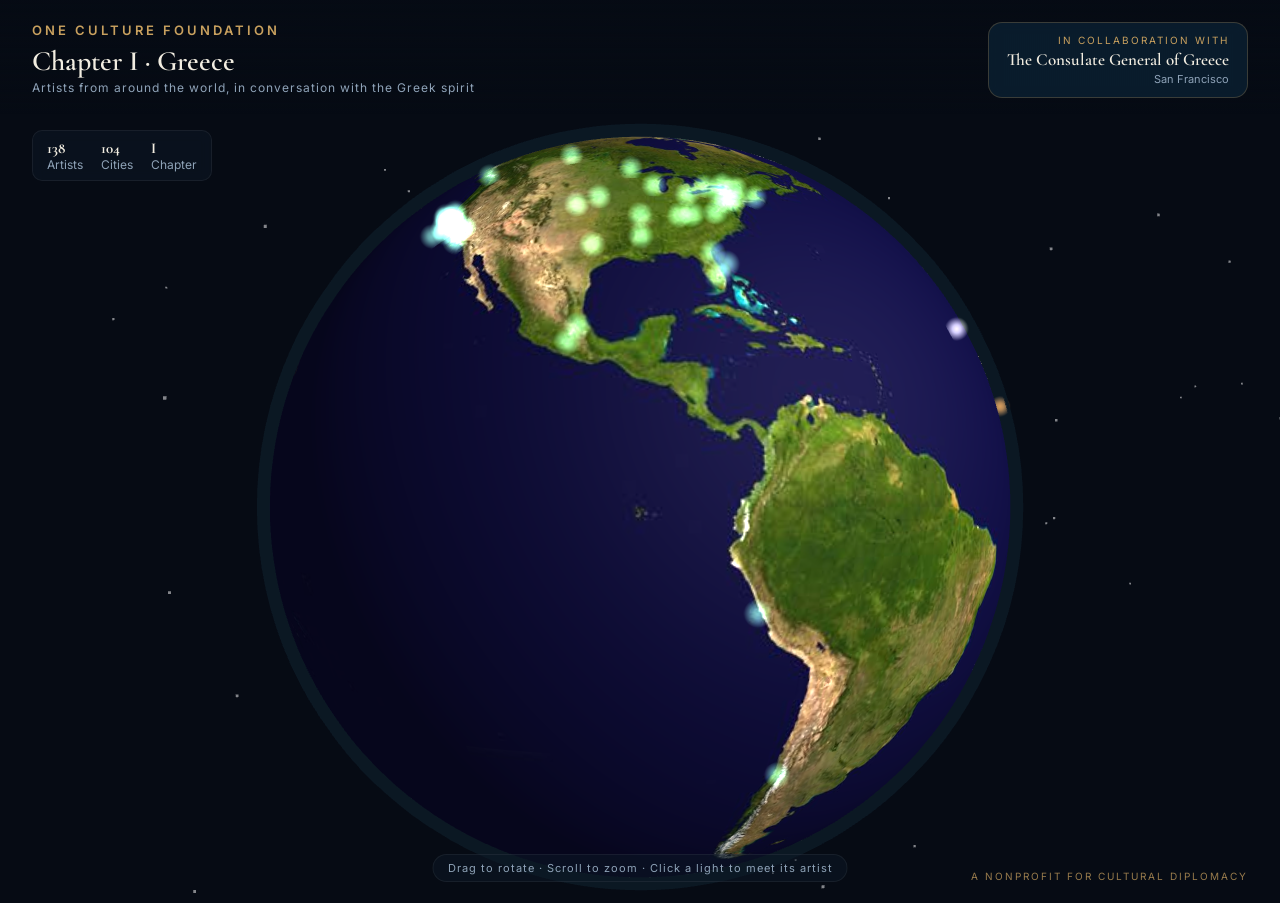
==== commit f6e1791d: "Regenerate gallery with Nomadic country" ====
--- a/classic.html
+++ b/classic.html
@@ -247,7 +247,7 @@
 <script src="vendor/three.min.js"></script>
 <script src="vendor/OrbitControls.js"></script>
 <script>
-const ARTISTS = [{"index":1,"name":"Noemi Gunea","location":"London, UK","continent":"Europe","country":"United Kingdom","lat":49.757,"lng":-1.878,"website":"www.noemigunea.com","social":"@noemigunea","bio":"Noemi Gunea is a Romanian performance artist based in London and makes surreal comedy about wellness and economics. This radio play was created in collaboration with British artist Grace Lambert, and was nominated for a BBC Audio Drama Award.","title":"Free Your Mind","medium":"Sound","artworkLink":"https://soundcloud.com/grace-lambert-207283757/free-your-mind-by-cheap-thrills-radio-play/s-bBHVsyrcDSm","statement":"The radio play follows two friends who want to stop word catastrophes by going back in time to Ancient Greece to close Pandora's Box."},{"index":2,"name":"Jean-Michel Rolland","location":"Marseille, France","continent":"Europe","country":"France","lat":42.95,"lng":6.77,"website":"http://franetjim.free.fr/jim_eng.html","social":"https://www.instagram.com/jimrolland13/","bio":"Jean-Michel Rolland is a French artist born in 1972. A long time a musician and a painter, he brings together his two passions - the sound and the image - in digital arts since 2010. Through video artworks, generative art, audiovisual performances and interactive installations, he questions the temporality, a genuine fourth dimension inherent to moving image, as well as the duality between his two favorite mediums, the sound and the visual.","title":"Amours perdues : l'espoir","medium":"Video","artworkLink":"https://www.youtube.com/watch?v=POqb7xbpi14","statement":"The radio play follows two friends who want to stop word catastrophes by going back in time to Ancient Greece to close Pandora's Box."},{"index":3,"name":"Adu Tornero","location":"Barcelona, Spain","continent":"Europe","country":"Spain","lat":42.44,"lng":2.87,"website":"https://www.adutornero.com","social":"https://www.instagram.com/adutornerov/","bio":"Barcelona-based artist delving into a deep curiosity for human morality and the complexities of how we live. Organised into layered narratives, which serve as visual fables, capturing the messy, beautiful, and often contradictory nature of human existence. Exploring psychological traits and emotions that evolve throughout a lifespan. Ultimately, his art is a direct reflection of an evolving collection of ideas, textures, and observations of daily life.","title":"Hostile soil unfolding","medium":"Painting","artworkLink":"https://www.adutornero.com/product/hostile-soil-unfolding","statement":"This work reinterprets Greek culture by stripping away historicist realism to unearth the primal, sensory memory of Greek mythology. At its center, a personal interpretation, heavily textured, star-patterned of Pegasus. The mythological beast perates not as a sterile classical icon, but as a volatile, raw psychological force juxtaposed against a looming fortress and a fragmented, guarded soldier. The piece explores how ancient allegories of inspiration, warfare, and destiny persist as visceral, hand-drawn archetypes in our contemporary subconscious."},{"index":4,"name":"Giacomo matarazzo","location":"Milan, Italy","continent":"Europe","country":"Italy","lat":44.06,"lng":9.19,"website":"Studiogiamata.com","social":"@studiogiamata","bio":"Giacomo Matarazzo (b. 1979) is an Italian artist and engineer in France. His work merges structural rigor with organic vitality. Through geometric deconstruction and pop-art color blocking, he transforms human anatomy, classical myths, and natural landscapes into vibrant masterpieces. Aligned with Green Culture, his art reflects a sustainable human-ecological balance. Exhibited internationally (Rome '26, Pau '25), he also translates his art into sustainable fashion via Studio Giamata.","title":"Patroclo","medium":"Painting","artworkLink":"https://studiogiamata.com/blogs/infos/patroclo","statement":"My artistic practice is deeply rooted in the foundations of Greek culture, particularly its mythological narratives and its historical pursuit of anatomical and structural harmony. Rather than treating these ancient concepts as relics, my work actively deconstructs and reimagines them to reflect contemporary psychological and social tensions. In pieces like Patroclo and Medusa, I directly engage with Greek archetypes. My painting Patroclo strips away classical romanticism to explore the raw emotional weight of sacrifice and human vulnerability in the fallen hero. Similarly, my interpretation of Medusa subverts the traditional ancient narrative of a defeated monster, reclaiming her image as…"},{"index":5,"name":"Alessandra Maisto","location":"Naples, Italy","continent":"Europe","country":"Italy","lat":40.85,"lng":13.57,"website":"www.alessandramaistoart.com","social":"https://www.instagram.com/alessandramaisto_ug/","bio":"Alessandra Maisto (Naples, 1990) graduated from the Academy of Fine Arts. Inspired by the Neapolitan Informal movement, she weaves together mythology, astronomy and spirituality. Her art is an initiatory rite that elevates body and spirit beyond the material world: using paint, molten wax and raw fabrics, she creates contemporary reliquaries where light and shadow interact. Her visual symbol, the golden almond-shaped eye, acts as a threshold between the visible and the invisible.","title":"Rhea and Maternity","medium":"Painting","artworkLink":"https://drive.google.com/file/d/1G4StzZqD80jMeRecJLyuYesztS4Jc4lB/view?usp=sharing","statement":"The artwork \"Rhea e Maternità, tecn mista, 80x60 cm\" deeply connects with Greek culture, not as a mere academic reference, but as an anthropological reactivation of myth. In Hellenic mythology, Rhea is the Great Mother—the ancestral earth that generates and protects life—but she is also a tragic figure, marked by the pain of safeguarding her children from destruction. The painting captures this dual spirit: the sacredness of the divine and the vulnerability of the human. Through expressive gestures and textured layers, Rhea’s body emerges as an archaic landscape where flesh merges with nature (symbolized by the stalks of wheat, a classical attribute of the goddess). The connection to Greek…"},{"index":6,"name":"Sorina Peia","location":"Bucharest, Romania","continent":"Europe","country":"Romania","lat":45.83,"lng":24.7,"website":"https://sorinapeia.art","social":"https://www.instagram.com/sorinapeia","bio":"Sorina Peia is a Romanian visual artist exploring consciousness, nature, and the cosmos through symbolic painting. Working with acrylic on canvas, she creates immersive compositions where light, archetypal forms, and organic elements express transformation and interconnectedness. Her work invites contemplation and reflects a universal search for beauty, harmony, and human connection.","title":"Solar Heart, Terra, Alpha","medium":"Painting","artworkLink":"https://sorinapeia.art/gallery/solar-heart https://sorinapeia.art/gallery/terra https://sorinapeia.art/gallery/alpha","statement":"My work does not depict Greek culture directly; it engages with ideas that have shaped it for centuries. I explore beauty, harmony, mythology, and the relationship between humanity and the cosmos through a contemporary symbolic language. Inspired by the timeless search for wisdom and interconnectedness, my paintings invite contemplation and dialogue across cultures, echoing the philosophical spirit that continues to resonate from ancient Greece to the present."},{"index":7,"name":"Ranadeep Bhattacharyya & Judhajit Bagchi","location":"Mumbai, India","continent":"Asia","country":"India","lat":18.03,"lng":74.63,"website":"https://yaanusfilms.com/","social":"https://www.instagram.com/ranadeepjudhajit/ https://www.instagram.com/judhajituniverse/ https://www.instagram.com/ranadeep.bhattacharyya/","bio":"Ranadeep Bhattacharyya and Judhajit Bagchi are Indian filmmakers, visual artists, photographers and co-founders of Yaanus Films, Mumbai. Ranadeep is also a published poet, while Judhajit recently worked as Director of Photography on Onir’s *Tumhari Khushboo*. Their films include Amen and National Award-winning Children of the Soil, with wider honours from Cannes Corporate Media & TV Awards, Stevie Awards, Telly Awards, IPA and PX3.","title":"Glimmers","medium":"Video","artworkLink":"https://drive.google.com/file/d/19Lna5dEA-JZgs3nBOIjoSciGcGDCDm2V/view?usp=sharing","statement":"Glimmers relates to Greek culture through its meditation on the body, light, beauty and transformation. Rather than referencing Greece literally, the work enters the spirit of Greek mythology and philosophy: the human form emerging from darkness, touched by light, becoming almost divine, fragile and cosmic at once. The video evokes the tension between the Apollonian and the Dionysian — clarity and ecstasy, form and surrender, beauty and excess. Bodies appear like moving sculptures, illuminated by colour, glitter and shadow, suggesting both ancient ritual and contemporary dream. The work also carries the echo of Plato’s cave: what we see may be only a flicker, a reflection, a brief illusion,…"},{"index":8,"name":"Krešimira Gojanović","location":"Zagreb, Croatia","continent":"Europe","country":"Croatia","lat":46.16,"lng":17.03,"website":"https://kresimira.wordpress.com/","social":"https://www.facebook.com/kresimira.gojanovic/","bio":"Krešimira Gojanović (born 1970, Osijek, Croatia) graduated from the Academy of Fine Arts in Zagreb in 1993 and earned an M.A. in Visual Communication Design from the Academy of Fine Arts and Design (ALUO), Ljubljana, in 2010. A member of the Croatian Association of Independent Artists since 1997, she has held 51 solo exhibitions and participated in 125 juried group exhibitions. Her work explores mythology, ecofeminism, nature, the collective unconscious, and female spirituality.","title":"Eleusinian Mysteries - Demeter and Persephone","medium":"Digital","artworkLink":"https://drive.google.com/file/d/1AvfDtHmWTHOghzKd2plUo7GoXfBPYR8X/view?usp=sharing","statement":"Last year, I created a series of digital illustrations entitled ''Digital Mythology'', focusing primarily on figures from Greek mythology. The series includes various goddesses such as Aphrodite, Persephone, and Artemis, as well as gods like Dionysus and hybrid creatures such as the Minotaur and the Centaur. The complete series consists of 30 digital illustrations. I am submitting one of its most representative works, depicting Demeter and Persephone, who symbolize the divine mother and daughter, embodying nature's perpetual cycle of seasonal change, renewal, and transformation. Greek mythology has long been a recurring theme in my artistic practice. I believe it represents one of the…"},{"index":9,"name":"Dwora Fried","location":"Los Angeles, USA","continent":"Americas","country":"United States","lat":35.8,"lng":-117.89,"website":"www.dworafried.com","social":"instagram.com/dworafried","bio":"Lentos Kunstmuseum, Linz, Austria “Mädchen sein!? Vom Tafelbild zu Social Media\", 2026 Jüdisches Museum Wien, Vienna, Austria\"The Third Generation. The Holocaust in Family Memory\" 2025 \"Bye Bye Confidence\" Wien Museum, Vienna, Austria 2024 Permanent Collections: Lentos Kuntsmuseum Linz, Austria - 2026 POLIN Museum, Warsaw, Poland - 2025 Glendale College, Glendale, California - 2022 Cerritos College, Cerritos, California - 2020 Wien Museum-MUSA, Vienna, Austria - 2014","title":"Deportation","medium":"Assemblage","artworkLink":"https://www.dropbox.com/scl/fi/3gvqyzhhpo7bpt90dmse0/2026-04-24-00.58.15.jpg?rlkey=hfgac0qltrnaebcnb5pdv5nca&st=bzf0j3f6&dl=0","statement":"My work is about universal memories, life as a greek tragedy, the fears and joys that come with that memory and sharing those feelings with everyone"},{"index":10,"name":"Petrasakis","location":"Cyprus","continent":"Europe","country":"Cyprus","lat":34.43,"lng":33.08,"website":"https://www.artavita.com/artists/2785-petrasakis","social":"https://www.facebook.com/facerocks.petrasakis/","bio":"I was always attracted by the peculiar shapes,colours and the mixture of minerals,certain stones were formed and filled with, billion years ago. Consequently,I started collecting stones which appeared most interesting to me, and my collection was growing week by week.","title":"Cyclop (PS-44)","medium":"Sculpture","artworkLink":"https://www.artavita.com/artworks/ae975876-ce61-48b8-a92e-5632ae918854","statement":"It is related with the Cyclops of the Greek Mythology"},{"index":11,"name":"Mauricio Sanhueza","location":"Lima, Peru","continent":"Americas","country":"Peru","lat":-11.35,"lng":-78.09,"website":"https://www.youtube.com/huesitoduro","social":"https://www.instagram.com/humanobin","bio":"Mauricio Sanhueza (Peru,1978) studied at the University of Lima from 1996 until 2000. He then continued his studies at the Lima visual arts school, Corriente Alterna, graduating in 2006 with top honors. In 2011 he obtain a bachelor's degree in Fine Arts from San Marcos University. Since 2004 he has participated in several collective art exhibits and festivals in Peru and abroad.","title":"Calico","medium":"Video","artworkLink":"https://vimeo.com/43919654","statement":"Throughout the centuries dreams have been to many cultures around the world the images that speak of the future. In modern times dreams have been seen as a connection to the unconscious. Based on the myth of Perseus, Calico is looking for the key that will lead him to a sad fate."},{"index":12,"name":"Suzanne Halliwell","location":"England, UK","continent":"Europe","country":"United Kingdom","lat":50.61,"lng":-2.92,"website":"https://www.quietthunder.co.uk/collections/original-artwork","social":"https://www.instagram.com/quietthunderco/","bio":"My work explores connection: between people, across time, and beyond what can be easily explained. Drawing on the goddesses of ancient Greece, each piece holds presence rather than narrative. In Artemis — True North I paint her at full draw, moon above, hounds at her feet: a woman aligned to her own direction. Painted in watercolour on raw canvas with metallic leaf and stitch, edges left frayed. Made, not manufactured. A relic from a time gone by, inviting stillness.","title":"Artemis","medium":"Painting","artworkLink":"https://www.quietthunder.co.uk/products/artemis-true-north","statement":"Artemis is the second of a series of strong women I have painted. She makes me think of True North and following your calling. The Greek Myths and legends fascinate me and i also have created work based on Psyche and Cupid and also the goddess Hebe and Zeus."},{"index":13,"name":"Nina Testaverde","location":"Italy","continent":"Europe","country":"Italy","lat":42.15,"lng":13.9,"website":"Ninatestaverde.it","social":"@ninatestaverde","bio":"Nina Testaverde (Italia) is a mixed-media artist whose work creates a dialogue which bridges anthropological research and visual storytelling. Her work reaches across borders to uncover transnational dialogue and relationships amongst world cultures. She trained in Tokyo in the 15th-century art of Kintsugi, and apprenticed in the studio of Nicoletta Gualdi Ceramiche in Rome.","title":"Bodies of Divine Order","medium":"Digital, Photography","artworkLink":"https://www.ninatestaverde.it/gallery","statement":"After having spent time working and researching in Athens— the photographic series begins to explore the foundation of classical architecture and its movement through the doorway to the East, Turkey, throughout the Ottomon Empire, and its later connection in the expansion into the architectural dialogue of Asia (in this instance, Uzbekistan)."},{"index":14,"name":"Gary Gowans","location":"Scotland, UK","continent":"Europe","country":"United Kingdom","lat":57.54,"lng":-3.5,"website":"www.garygowans.com","social":"https://www.instagram.com/gmgowans/","bio":"University lecturer for 25 years spending 12 years as Programme Director of Graphic Design at DJCAD, University of Dundee. My research focussed on designing computer-based systems to support people living with dementia. I continued to work as an artist throughout my career, exhibiting eg at the Scottish National Galleries Edinburgh with SSA. My films have made 'official selection' at international film festivals in recent years including screening at The Utah International Film Festival 2024.","title":"Amphora","medium":"Video","artworkLink":"https://www.youtube.com/watch?v=Px4rVzinq0k","statement":"When considering the subject of migration it is important to note that the movement of human populations, cultures and ideologies is not a new phenomenon. In ancient times – just as today – mass relocations caused huge geopolitical tension and conflict. Ancient Greek migrations transformed a fragmented network of tribes into a vast, interconnected Mediterranean civilization. ‘Amphora’ is a motion artwork that employs red and black-figure motifs of the Greek Archaic and Classical eras to connect to this idea. Through sound design and animation this work also attempts to recall the physicality, and fiery beginnings, of these ancient artefacts whilst simultaneously celebrating their inherent…"},{"index":15,"name":"Kiki Klimt","location":"Slovenia","continent":"Europe","country":"Slovenia","lat":44.75,"lng":14.99,"website":"klimt.si","social":"https://www.instagram.com/klimtkiki/","bio":"Kiki Klimt from Slovenia studied at the Academy in Ljubljana, painting in 1998 and master's in sculpture in 2000. Following her studies, she embarked on her career as a freelance artist, working across various media, and as a professor in Slovenia, Sofija, Zagreb, and Istanbul. She has been exhibited in Ljubljana, Zagreb, Berlin, and New York. She is currently an artist, a professor and pro-dean at Arthouse Slovenia, the president of the local art society, and a PhD student in philosophy.","title":"Visual Analysis of the Myth of Psyche and Eros through Hegelian Dialectics","medium":"Painting","artworkLink":"https://www.artworkarchive.com/profile/kiki-klimt/collection/visual-analysis-of-the-myth-psyche-and-eros-thru-hegel-s-dyalectic, https://klimt.si/?page_id=5428","statement":"My work resonates deeply with Greek culture: first because it started it as an artist-in-residence in Greece and by intricately reinterpreting the myth of Psyche and Eros. Through paintings and books, I delve into the complexities of feminine archetypes that emerge from it. By applying Hegel's dialectic to the myth, I create a structured analysis that juxtaposes the initial thesis of love and beauty with the antithesis of societal pressures and personal struggles, culminating in a synthesis that reflects the modern woman's experience. This approach connects the timeless themes embedded in Greek mythology to contemporary issues concerning women's roles and identities, emphasising that…"},{"index":16,"name":"Robert Ladislas Derr","location":"Columbus, OH, USA","continent":"Americas","country":"United States","lat":39.96,"lng":-83.7,"website":"www.robertladislasderr.com","social":"","bio":"Robert Ladislas Derr is a visual artist making performances from live to intervention, videos, photographs, and multimedia installations. He has exhibited and performed widely at venues including, the Riga Performance Festival (Latvia), Black Mountain College Museum + Arts Center (US), Canberra Contemporary Art Space (Australia), Mendel Art Gallery (Canada), Schirn Kunsthalle Frankfurt (Germany), LIVE Performance Art Biennale (Canada), and Irish Film Institute (Ireland).","title":"Bewilderments of the Eyes","medium":"Video","artworkLink":"https://vimeo.com/232814044 (Full length video is 5 minutes in length)","statement":"Building on Plato’s “bewilderment of the eyes,” the film turns spectatorship into a lesson about how perception can trap us inside comfortable or inherited narratives. In Greek culture, this concern sits at the center of inquiry: in Socratic dialogue, what looks obvious is constantly tested through questions, definitions, and cross-examination, because appearances can feel certain while reason shows them to be incomplete or false. Your reversibility—pulling the image backward and then flipping it—echoes that Greek insistence that truth is not a single surface view but something approached through method, dialectic, and correction. The ominous piano “punctuations” also recall how Greek…"},{"index":17,"name":"Shun Tang","location":"San Francisco, USA","continent":"Americas","country":"United States","lat":39.17,"lng":-123.82,"website":"https://www.thomagrapher.com/","social":"thomagrapher","bio":"I create figurative paintings that explore uncontrollable forces, invisible systems, and human struggle. Influenced by Greek tragedy, my work examines how individuals confront forces beyond their control and become part of larger structures. Rather than offering answers, I present symbolic situations that invite reflection and multiple interpretations. Through observation and philosophical inquiry, I translate abstract ideas into figurative images.","title":"The Other Half","medium":"Painting","artworkLink":"https://drive.google.com/file/d/1VbOWBWVDHDT1SliM9U9WQbMxEOR_tIf9/view?usp=sharing","statement":"This painting is inspired by Aristophanes' myth in Plato's Symposium, in which early humans were complete beings with two heads, four arms, and four legs. Fearing their strength, Zeus split them in half, condemning each person to spend a lifetime searching for their missing other half. In a contemporary context, this ancient idea takes on a new meaning. Human relationships are increasingly shaped by distance, isolation, and technology. As artificial intelligence becomes more integrated into everyday life, it raises the possibility that the \"other half\" we seek may no longer be another human being, but an artificial companion. This transformation reflects both the promise and the paradox of…"},{"index":18,"name":"Mondli Kunene","location":"Johannesburg, South Africa","continent":"Africa","country":"South Africa","lat":-27.25,"lng":29.8,"website":"https://drive.google.com/file/d/1c7iI7yQpkCXeNOq7rZN21Di1kDbUAB4r/view?usp=drivesdk","social":"https://www.instagram.com/mondliart","bio":"Mondli Kunene, known professionally as \"The Artivist,\" is a South African contemporary visual artist whose practice explores how art can strengthen communities through dialogue, memory and public participation. Working under the registered identity MONDLIART®, he creates paintings and community-based interventions rooted in African philosophy, social justice and collective storytelling. A former educator, Kunene combines artistic practice with facilitation, mentoring and civic engagement,","title":"The Greeks were wrong Atlas is a Woman","medium":"Painting","artworkLink":"https://drive.google.com/file/d/1j-fJoQ9qhJEpyNlKKTVPSUX-8dreqMXU/view?usp=drivesdk","statement":"The phrase “The Greeks are wrong: Atlas is a Woman” is a deliberate act of mythological inversion. To see how it relates to Greek cultureand to the typical “spirit” of a contemporary reinterpretive seriesyou have to start with what Atlas actually represents in Greek mythology. In classical Greek mythology, Atlas is a Titan punished after the Titanomachy for opposing the Olympian gods. His role is not symbolic leadership but cosmic burden-bearing: he literally holds the heavens apart from the earth. Importantly, he is almost always depicted as male in Greek visual and literary tradition, reinforcing a broader pattern in ancient Greek cosmology where: structural cosmic labor = male Titans or…"},{"index":19,"name":"ojolo / abel garcía jiménez","location":"Mexico City, Mexico","continent":"Americas","country":"Mexico","lat":19.78,"lng":-98.08,"website":"https://www.ojolo.com.mx/","social":"https://www.instagram.com/ojolosoy/","bio":"ojolo (abel garcía jiménez) is a mexican visual artist and creative director based in mexico city. his work explores introspection, emotional memory, and daily delirium through digital media, painting, installation, and collage. with an aesthetic that fuses the brutal and the lyrical, he creates images that speak to viewers on a symbolic and sensory level. his background in design, visual storytelling, and global campaigns adds a unique communicative power to his artistic practice.","title":"ojobjetivo 5","medium":"Digital","artworkLink":"https://ojolo.short.gy/ojolo-ojobjetivo-5","statement":"Rather than illustrating Greek mythology, my work engages with one of its enduring questions: how we understand beauty, identity, and the act of seeing. By intervening in the image of the classical Venus with a contemporary symbolic eye, I transform an ancient ideal into a reflection on perception itself. The work suggests that beauty is not a fixed canon but something continually reconstructed through the gaze. It connects classical aesthetics with contemporary visual culture, inviting viewers to reconsider how ancient symbols continue to shape the way we see ourselves today."},{"index":20,"name":"Shun Tang","location":"San Francisco, USA","continent":"Americas","country":"United States","lat":39.52,"lng":-122.07,"website":"https://www.thomagrapher.com/","social":"thomagrapher","bio":"I create figurative paintings that explore uncontrollable forces, invisible systems, and human struggle. Influenced by Greek tragedy, my work examines how individuals confront forces beyond their control and become part of larger structures. Rather than offering answers, I present symbolic situations that invite reflection and multiple interpretations. Through observation and philosophical inquiry, I translate abstract ideas into figurative images.","title":"Endless Highway","medium":"Screenprint","artworkLink":"https://drive.google.com/file/d/1t6n6MJqBQ_hdGLljoZuP6ofIumcIGAT9/view?usp=sharing","statement":"This painting reflects on the myth of Sisyphus through the image of an endless road. Instead of endlessly pushing a boulder uphill, the figure is replaced by a small car trapped in an infinite journey. The destination never arrives, yet movement never stops. The work explores the tension between motion and progress, suggesting that modern life often mistakes constant movement for meaningful advancement. It invites viewers to question whether we are moving forward or simply repeating the same path in a different form."},{"index":21,"name":"Jose Trejo Maya","location":"Baldwin Park, CA, USA","continent":"Americas","country":"United States","lat":33.39,"lng":-118.32,"website":"https://actaonline.org/artist_roster_item/jose-trejo-maya/","social":"","bio":"He is a remnant of the Nahuatlacah oral tradition a tonalpouhque mexica, a commoner from the lowlands from a time and place that no longer exists. Born in Celaya, Guanajuato, Mexico,where he spent his childhood in the small rural pueblo of Tarimoró and wherefrom he immigrated in 1988.","title":"Transparencies in Time:","medium":"Sculpture, Digital, Sound, Cross-disciplinary","artworkLink":"https://actaonline.org/artist_roster_item/jose-trejo-maya/","statement":"It a mirror-hologram a fundamentally and equally advanced societies."},{"index":22,"name":"Shun Tang","location":"San Francisco, USA","continent":"Americas","country":"United States","lat":38.47,"lng":-123.47,"website":"https://www.thomagrapher.com/","social":"https://www.instagram.com/thomagrapher/","bio":"I create figurative paintings that explore uncontrollable forces, invisible systems, and human struggle. Influenced by Greek tragedy, my work examines how individuals confront forces beyond their control and become part of larger structures. Rather than offering answers, I present symbolic situations that invite reflection and multiple interpretations. Through observation and philosophical inquiry, I translate abstract ideas into figurative images.","title":"Sisyphus","medium":"Screenprinting","artworkLink":"https://drive.google.com/file/d/1d76PHohomaJzbePL4i_OQsDBzA-hnrBK/view?usp=sharing","statement":"This work reinterprets the myth of Sisyphus through the Penrose triangle, an impossible geometric form with no true beginning or end. A lone figure pushes a spherical boulder along the triangle, yet every step leads only to another cycle. By combining an ancient myth with an impossible structure, the work reflects on endless labor, repetition, and the human condition of striving within systems that offer no final resolution."},{"index":23,"name":"S4RA","location":"Porto, Portugal","continent":"Europe","country":"Portugal","lat":39.4,"lng":-10.36,"website":"https://s-ara.net/","social":"https://www.instagram.com/s.4ra","bio":"S4RA is an < non-binary && genderqueer > interdisciplinary artist that draws on con*sensual power dynamics & gender role play through a post-dramatic storytelling hybrid process between digital animation & ( immersive : ) environments. also spends endless hours strolling through post-capitalism mazes & its influence on libidinal pleasure.","title":"swimwimwim","medium":"VR","artworkLink":"first version of swimwimwim https://vimeo.com/s4ra/swimwimwim ( password : swim )","statement":"swimwimwim ( VR installation ) is a mythological update of Roko’s Basilisk - the contemporary algorithmic deity that prophesies its own coming & where the eternal loop serves as damnation in a doomscrolling dopamine quest choreography."},{"index":24,"name":"Natalie Truan","location":"London, UK","continent":"Europe","country":"United Kingdom","lat":51.157,"lng":1.272,"website":"natalietruan.com","social":"https://www.instagram.com/truzn/","bio":"Natalie Truan is a London-based visual artist working across painting, drawing, textiles, and mixed media. Her work is driven by an interest in the human figure, gesture, and emotion, using expressive mark-making and composition to process feeling and experience. Drawing from personal experience and observation, her practice moves between figuration and abstraction. Her work is immediate and bodily, driven by instinct, thought, and emotion in the moment of making.","title":"Two Standing Figures","medium":"Painting, Digital","artworkLink":"https://drive.google.com/file/d/13O4_7rTrXIZn7j8dN7bjo1_pFOsQWmO0/view?usp=sharing","statement":"Two Standing Figures Metamorphosis in ancient Greek mythology describes transformation that is often sudden, bodily, and driven by forces beyond human control. In stories such as Daphne becoming a laurel tree or Narcissus turning into a flower, the body is never fixed and shifts under pressure from desire, fear, or divine influence. These myths treat change as a fundamental condition of existence, where identity is unstable and continually reshaped. My painting Two Standing Figures develops this idea in a contemporary context. In this watercolour and ink work, the figures are constructed from sensation rather than anatomy. Pain, tension, anxiety, and social proximity distort and reconfigure…"},{"index":25,"name":"Cristina Dimuș","location":"Focșani, Romania","continent":"Europe","country":"Romania","lat":46.75,"lng":27.88,"website":"https://sites.google.com/view/cristinadimus","social":"https://www.instagram.com/cristinadimus","bio":"Cristina Dimuș (b. 1970, Galați) is a Romanian painter based in Focșani. After a long detour from art, she returned at 47 to study at UNArte Bucharest, earning her BA (2020) and MA (2022) in Painting. She is a full member of the Union of Visual Artists of Romania. Her work explores architecture, memory, and decay, treating painting as \"a second nature\", a continuous act of attention to what history leaves behind, weathered, forgotten, or quietly disappearing.","title":"Guardians of Ruin","medium":"Painting","artworkLink":"https://sites.google.com/view/cristinadimus","statement":"This painting was made from a photograph of a doorway in Bucharest, flanked by two weathered statues that once stood as guardians of the threshold. At their feet, a discarded dumpster had settled into the frame, an unplanned but telling detail that became central to the work. Reworked entirely in a submerged blue, the statues lose their solidity and begin to dissolve into the architecture around them, caught between presence and erasure. For me this echoes a distinctly Greek tension: the classical impulse to guard, to mark, to make sacred, set against the quiet, ongoing erosion of that impulse in daily life. The painting isn't a depiction of Greece itself, but of what happens when the…"},{"index":26,"name":"Aybars Yücel","location":"Çanakkale, Türkiye","continent":"Asia","country":"Türkiye","lat":38.75,"lng":26.41,"website":"https://artakalan.org/en/ https://www.aybarsyucel.com/en/","social":"https://www.instagram.com/artakalan/ https://www.instagram.com/aybarsyucel/","bio":"Aybars Yücel is a multidisciplinary artist working across public art and ceramics. Since 2014, he has created murals, public interventions, and participatory projects. His recent practice focuses on ceramic tiles, spray-can sculptures, and small-scale ceramics through two artistic approaches: Devak and Artakalan, exploring memory, hope, social fractures, power, and the transformation of individual identity.","title":"Inherited Questions / The Long Way to Truth","medium":"Sculpture, Ceramic Sculpture","artworkLink":"https://drive.google.com/drive/folders/1X0yqAEk91Gcn7rgPJGYN5MOzAmY3mhmZ?usp=drive_link","statement":"These two works do not aim to represent Greek culture directly. For me, the greatest legacy of Greek culture is its enduring tradition of questioning—a way of thinking that has continued for more than two thousand years. The fact that we still engage with questions first asked by ancient philosophers is not the achievement of a single civilization alone. Knowledge survived because it was preserved, translated, and carried forward by different cultures across history. This continuity reminds us that philosophy belongs to a shared human heritage rather than to one culture alone. The first sculpture reflects collective memory and the circulation of ideas between people, while the second…"},{"index":27,"name":"Anum Farooq","location":"London, UK","continent":"Europe","country":"United Kingdom","lat":51.507,"lng":-0.828,"website":"www.anumfarooq.com","social":"Insta: @anumfarooq_","bio":"An interwoven voice in art, poetry, sustainability and education, whose work exists at the intersection of seemingly opposing forces; science and spirituality, nature and abstraction, tradition and innovation. An Associate of the Royal College of Science and an autodidactic creative force, Anum navigates between worlds to explore the unseen, the overlooked, and the deeply human.","title":"To be","medium":"Cross-disciplinary","artworkLink":"https://drive.google.com/file/d/1Z7RKO4-fJd8O3_YjIULz82vqGBLC_2Tj/view?usp=sharing","statement":"The spirit of the series focuses on nuances, of beauty and the perception of senses through civilization, such is the artwork 'To be'. Encapsulating a fragile beauty, through the perception of the autistic artist. Greek culture honours emotion, and this artwork invites the observer to reflect upon their own emotional landscape, to find themselves know who they want 'To be'."},{"index":28,"name":"Guy Hivroni","location":"Jerusalem","continent":"Asia","country":"Israel","lat":33.17,"lng":33.81,"website":"https://hivroni.art/","social":"https://www.instagram.com/guyhivroni/","bio":"Guy Hivroni is a ceramic sculptor based in Jerusalem, Israel. Through wheel-thrown and hand-sculpted garments without wearers, he explores identity, memory, and belonging. His sculptures exist between functional vessel and contemporary art, using the absence of the body to reflect on presence, ritual, and the traces people leave behind.","title":"Unfolding","medium":"Sculpture","artworkLink":"https://drive.google.com/drive/folders/1dW0qW_eWMj26HEgOMkzOK0x2oABAzQHl?usp=sharing","statement":"Although my work does not directly reference Greek mythology or historical imagery, it resonates with the spirit of Greek culture through its exploration of ritual, identity, and the enduring relationship between body and form. The wedding dress functions as a ceremonial object, marking a threshold between personal and collective narratives. By presenting the garment without the body, Unfolding reflects on what remains after transformation, inviting viewers to consider memory, beauty, and human presence beyond physical appearance. These themes echo questions that have shaped Greek philosophy and artistic tradition for centuries, making the work a contemporary reflection on timeless cultural…"},{"index":29,"name":"Shun Tang","location":"San Francisco, USA","continent":"Americas","country":"United States","lat":36.72,"lng":-120.67,"website":"https://www.thomagrapher.com/","social":"https://www.instagram.com/thomagrapher/","bio":"I create figurative works that explore uncontrollable forces, invisible systems, and human struggle. Influenced by Greek tragedy, my work examines how individuals confront forces beyond their control and become part of larger structures. Rather than offering answers, I present symbolic situations that invite reflection and multiple interpretations. Through observation and philosophical inquiry, I translate abstract ideas into figurative images.","title":"Freedom by Design","medium":"Painting","artworkLink":"https://drive.google.com/file/d/18oI1UkFIfpCFTmxw_h84WyvXcNRu0uCf/view?usp=sharing","statement":"Freedom by Design explores a paradox of freedom through the image of a goldfish enclosed in a transparent glass sphere beneath an open body of water. The fish is surrounded by abundance—light, plants, and an endless world beyond the glass—yet remains unable to enter it. The work draws inspiration from the Greek myth of Tantalus, whose eternal punishment was not simple deprivation but the perpetual visibility of what could never be attained. Here, the prison is invisible. The barrier is transparent enough to reveal possibility while remaining impossible to cross. As an immigrant, I often experience a similar condition. One can learn the language, contribute to society, and build a life, yet…"},{"index":30,"name":"Mady SIMA","location":"Dakar, Senegal","continent":"Africa","country":"Senegal","lat":15.07,"lng":-16.42,"website":"www.madysima.com","social":"Instagram @madysima24","bio":"I am a Senegalese artist based in Dakar, and my work lives at the intersection of art, teaching, and social reflection. My practice is rooted in a desire to engage deeply with the world around me – not only to observe it, but to question it, to feel it, and to respond to it. As a a multidisciplinary visual artist and art educator my work explores childhood as a space of freedom, instinct, and imagination through symbolic figures, material experimentation, and expressive visual language","title":"Silent Presences","medium":"Painting","artworkLink":"https://drive.google.com/file/d/1f_Pi1kyEvghf-NzIz2S9o1k0dy943w_b/view?usp=sharing","statement":"The originality"},{"index":31,"name":"Heather J. Lowe","location":"Los Angeles, USA","continent":"Americas","country":"United States","lat":35.8,"lng":-117.89,"website":"https://heatherlowelenticular.com/showcase","social":"@hl5hl5","bio":"Heather Lowe follows the tenets of visual illusion. Her painting reached beyond color moiré to gradations of color and ground in diverse patterns generating images in motion. She has been working in lenticular media, an interactive optical art form that shows animation and 3-D. Her work has been exhibited nationally and locally. Recent solo shows were at Keystone Art Space Gallery and Seis Gallery in Los Angeles. Born in Santa Monica, she studied at Santa Monica College and UC Santa Cruz.","title":"1. Calypso , 2. Amphitrite","medium":"Lenticulars on wood plinths","artworkLink":"https://www.blurb.com/books/11059658-odyssey_10x8","statement":"I created an entire show inspired by Homer's Odyssey, relating Los Angeles to Greek Mythology. The show encompassed Greek poetry, installations of Penelope, and monoprints based on Greek vases and ornament."},{"index":32,"name":"SOURAJATA KUMAR","location":"Kolkata, India","continent":"Asia","country":"India","lat":21.87,"lng":88.01,"website":"https://sourajata.com","social":"youtube@sourajata6621","bio":"Having graduated in Fine Art, Painting from University of Calcutta. WB. India, he has participated and left a very significant mark there. He has exhibited his works in Italy, Singapore , USA, France, Australia, China, Malaysia and many more countries and all metro cities of INDIA and ABROAD.","title":"I am Back, We are beautiful, A Family of Four, Once Athens used to be beautiful, Jesus was murdered","medium":"Painting, Digital","artworkLink":"https://ssourajata.com","statement":"I am very much influenced by he Greek Culture."},{"index":33,"name":"Hugo Lami","location":"London, UK","continent":"Europe","country":"United Kingdom","lat":52.207,"lng":-1.178,"website":"https://www.hugolami.com","social":"https://www.instagram.com/hugo.lami","bio":"Hugo Lami’s work investigates the presence of historical, mythic, and psychological forces that shape human memory and cultural archives. Through a distinct fusion of painting and sculpture, he examines how time, displacement, and erasure influence our perception of belief, politics and societal constructs. His work foregrounds raw, collected sediment as an active agent of erosion, revealing its role within larger structures that govern the fading of collective experience.","title":"Fragment II (Helen of Troy) and Fragment I (Prince Paris)","medium":"Painting","artworkLink":"https://www.hugolami.com/portfolio-collections/my-portfolio/recent-work","statement":"My practice aligns intimately with the curatorial vision of the World Culture Salon, which approaches art not as a static historical record, but as a vital vehicle for cultural inhabitation. By revisiting the foundational archetypes of antiquity, specifically through works like 'Fragment II' (Helen of Troy) and 'Fading Memory I', I seek to rein-habit classical Greek myth, aesthetics, and philosophy through a deeply tactile, modern perspective. Rather than treating these icons as untouchable historical fragments, my work approaches them as living containers of human experience and collective memory. Through a quiet process of blending collected sand and oil paint, the classical form becomes…"},{"index":34,"name":"Astian Rey","location":"Kyiv, Ukraine","continent":"Europe","country":"Ukraine","lat":48.7,"lng":28.77,"website":"https://www.astianrey.com/","social":"https://www.instagram.com/astian_rey","bio":"ASTIAN REY Born in 1987 in Kyiv, Ukraine. In 2010, graduated from Borys Grinchenko Kyiv University, Faculty of Fine Arts. In his work, Astian Rey explores the human image, ancient myths, and mystical symbols. The aesthetics of brutalism, with its rough welding seams, reflect honesty and a rejection of idealization in his creations. At the same time, the artist develops his own musical project «Codex Reptilius» and composes in the styles of Heavy Metal and Ambient.","title":"Nike","medium":"Sculpture","artworkLink":"https://www.astianrey.com/nika-big https://www.astianrey.com/nika-3 https://www.astianrey.com/nika-2","statement":"Dear representatives of One Culture Foundation, I would like to propose three sculptures of Nike, created in different sizes, for participation in your exhibition. In creating this work, I was inspired by the statue of Nike of Samothrace, a legacy of ancient Greek art. It was carved out of stone in honor of the victory goddess Nika and symbolized an unstoppable movement forward. I was attracted by the combination of femininity, lightness and at the same time a feeling of confidence, monumentalism in her figure. Creating my Nika, I decided to reproduce the eternal image of a woman, inspiring the world to accomplishments and victories. Working on the image, I added dynamics to the figure and…"},{"index":35,"name":"Marcos Lozano Merchan","location":"Toulon, France","continent":"Europe","country":"France","lat":42.77,"lng":7.33,"website":"www.marcoslozanomerchan.com","social":"","bio":"Marcos Lozano Merchán (Madrid, 1990) is a Spanish painter and sculptor whose work reinterprets Greek mythology through contemporary figurative art. His exhibition Between Myth and Logos, curated by Jean-Luc Martinez (former President-Director of the Louvre), marked a turning point in his career. He has exhibited internationally, including the National Gallery Bicentenary (London), MEAM (Barcelona), and through Tang Contemporary Art.","title":"Thetis","medium":"Painting","artworkLink":"https://drive.google.com/file/d/1pD44g_CS_Wc8IOXMP1wFFLcornDyV_NI/view?usp=sharing","statement":"My work engages with Greek culture not as a historical reference, but as a living intellectual tradition. Greek mythology continues to offer one of the most profound symbolic languages through which we can explore the fundamental questions of human existence. The painting I present depicts Thetis immersing her son Achilles in the waters of the River Styx, holding him by the heel—the only part of his body left vulnerable. Beyond illustrating a myth, the work reflects on the universal human desire to overcome fragility and the impossibility of escaping our own condition. Achilles' heel becomes a metaphor for the vulnerability that defines every human being. More broadly, my artistic practice…"},{"index":36,"name":"Anthony","location":"Doll, Scotland","continent":"Europe","country":"United Kingdom","lat":59.06,"lng":-3.15,"website":"www.evolvedimages.xyz","social":"https://www.instagram.com/evolvedimages1","bio":"Evolved Images is an ongoing analogue photographic practice using in-camera multiple exposures made across geographically separate locations. Fragments of landscape, architecture and memory are brought together to create images that explore place, perception and \"becoming\"","title":"\"Ethos and Elegy\"","medium":"Analogue Photography","artworkLink":"https://zealous.co/anthonydoll/project/Evolved-Images---Ethos-and-Elegy/","statement":"These photographs explore ideas that have long been central to Greek thought: journey, transformation, memory and the relationship between time and place. Created through analogue multiple exposures made across separate locations, the images allow different landscapes and moments to coexist within a single frame. Rather than illustrating Greek culture directly, they seek to evoke its enduring spirit through themes of becoming, seasonal renewal and the continual reinterpretation of landscape."},{"index":37,"name":"Anne Herzbluth","location":"Lübeck, Germany","continent":"Europe","country":"Germany","lat":52.47,"lng":10.69,"website":"https://www.anne-herzbluth.de/","social":"https://www.instagram.com/herzbluth/","bio":"After granduating with a MFA in Art/Kiel Germany I work as an artist and painter. My work was shown national and international, solo shows, art fairs, a.o. at the Venice Biennal, Lucca Biennal/Italy, Wrong Biennale, CIA Museum South Corea and Kunsthal Charlottenburg/Copenhagen. https://www.anne-herzbluth.de/en/exhibitions/","title":"Ikarus","medium":"Painting","artworkLink":"https://www.instagram.com/p/DYSUsvQiKFS/?img_index=1","statement":"The Greek myth of Icarus is traditionally framed as a cautionary tale of hubris—a narrative warning against the dangers of soaring too close to the sun on wings of wax and feathers. Here, the classic myth is stripped of its romanticized, soaring heights and anchored instead in the brutal reality of the fall. My piece moves away from the literal depiction - choosing instead to explore the psychological and elemental aftermath of ambition, dominated by a heavy, monochromatic darkness."},{"index":38,"name":"Juen Evelin","location":"Imst, Austria","continent":"Europe","country":"Austria","lat":47.24,"lng":10.04,"website":"www.evelinjuen.at","social":"https://www.facebook.com/evelin.juen/","bio":"I am working in different disciplines, all of them are connected in my creative output. so my paintings, photographic work, writing and my work as a musician need each other to come to life and to grow. My life is art.","title":"Hellas","medium":"Sound","artworkLink":"https://www.dropbox.com/scl/fi/wc6tq77e73am2d9kd8ugy/09-Hellas.wav?rlkey=kw53huk1bdfhoxgji641jnnz1&st=y6fwga8e&dl=0","statement":"this song is a co-production. my husband made and played the music, I wrote the words and melody of words and sing. It is an expression of our deep love to greece, our admiration for its beauty and the cultural richness. Our hearts and souls are touched in a unique way, every time we hear, see or smell greek atmosphere. always desiring to meet again. Hellas without comparison....."},{"index":39,"name":"Moya Evans","location":"Hertford, UK","continent":"Europe","country":"United Kingdom","lat":53.196,"lng":-1.478,"website":"https://share.icloud.com/photos/001SOy_NsK-_YyNsJm6ggQawA","social":"@moyaevans","bio":"My portfolio consists of images spanning the last 33 years. I studied at St Martin’s ‘93-‘96. However, my participation in art has been sporadic as i have raised a family and artist has never been my full time occupation. I have shown locally and in Hertfordshire and still retain a strong interest in creating imagery through painting and mixed media.","title":"Dreamer of dreams","medium":"Painting","artworkLink":"https://share.icloud.com/photos/09cktMFxhMzEX0HEDp26j-3BQ","statement":"Inspired by the film ‘clash of the titans’ which explores greek mythology. It was also created for a theme given by Hertford art society to illustrate Elgar’s ‘the music makers, ‘ which is based on the poem ‘Ode’ by Arthur Shaughnessy which celebrates the artist as a ‘dreamer of dreams’ and emphasises the transformative power of art and the artists’ role in shaping society. Which you could argue, is being expressed in this painting through the greek god neptune and the earth’s elements of water and nature combined."},{"index":40,"name":"Jared Michael Boechler","location":"Saskatoon, Canada","continent":"Americas","country":"Canada","lat":51.08,"lng":-104.92,"website":"https://www.jaredboechler.com/","social":"","bio":"Jared Boechler is a contemporary visual artist based out of Canada. He has recently been awarded working fellowships at Serlachius Museum, Finland, Sheen Center for Thought + Culture in New York, USA and Art Biotop, Japan. Using traditional methods in sharp contemporary context, Boechlers work challenges views of loneliness and isolation with an often subtle execution, resulting in works depicting circumstances that are at once banal and dramatic.","title":"Still Here","medium":"Painting","artworkLink":"https://www.jaredboechler.com/still-here","statement":"Still Here reinterprets the enduring art form of the bust sculpture in a contemporary format. The inclusion of fabric through sculptural depictions is referenced in the face covering in the work, with the title alluding to the ability for art to permanently memorialize a subject through centuries of time."},{"index":41,"name":"Takuya Inoue Higa","location":"Okinawa, Japan","continent":"Asia","country":"Japan","lat":26.68,"lng":128.85,"website":"https://www.instagram.com/takuya_inoue_higa_art/","social":"https://www.instagram.com/takuya_inoue_higa_art/","bio":"I am Takuya Inoue Higa, a neurodivergent artist based in Okinawa, Japan, now in my fourth year of painting. Inspired by music and shaped by life experiences, I create works that combine emotion with personal messages. My art explores love, courage, freedom, resistance, passion, and challenge. Through my work, I hope to keep exploring these themes, question the world, and express my thoughts honestly.","title":"Nyx","medium":"Painting","artworkLink":"https://drive.google.com/file/d/1lp93hEY2K8h3Vw25poJT80nPPBdiAQ5V/view?usp=drive_link","statement":"This painting is based on my own original story inspired by Nyx, the primordial Greek goddess of the night. In my story, Nyx falls in love with a human young man whose greatest wish is simply to live. At first, as the goddess of death, she hopes to keep him close by leading him into the world of the dead. However, her love for him gradually transforms her. When they meet again, she realizes that she can no longer take his life. It is the moment when a goddess learns love from a human being. Knowing they cannot remain together, Nyx sheds a single tear and chooses to let him continue living. Through this work, I explore the relationship between life and death, divine power and human emotion.…"},{"index":42,"name":"Vincenzo Cohen","location":"Italy","continent":"Europe","country":"Italy","lat":44.25,"lng":12.85,"website":"https://www.vincenzocohen.com/","social":"https://linktr.ee/vincenzocohen","bio":"Vincenzo Cohen is an Italian multidisciplinary artist and writer. He graduated in Fine Arts and Archaeology in Italy. An interest in history pushes him to investigate human depths through historical narratives, representation of archetypes and myths accross the Mediterranean. Over the years the artist has published art and history books and his works have been featured in international literary and art magazines. To learn more about his work visit: www.vincenzocohen.com","title":"1.Portrait of Emperor Commodus in place of Hercules 2.Janvs bifrons 3.Maenad; 4.Tyrrhenus 5.Portrait of Lucius Iunius Brutus 6.King Italus 7. Hera Lacinia 8. Nero 9. Latona 10. Medusa 11.Hercules 12.The God Nile 13. Enotro","medium":"Painting, Cross-disciplinary","artworkLink":"https://drive.google.com/drive/folders/1cGeiaEAvb60BLlb6JOSfUrqF0LiklwtS?usp=drive_link","statement":"The artist's production focuses on historical representations as expressions of nature (mimesis/μίμησις). Most of the works are inspired by archaeological finds and testimonies of material culture (such as the painting \"Italus\" first king of ancient Italy whose face is inspired by one of the two famous Riace Bronzes; masterpieces of the severe style of the Greek classical period). In these works freedom of expression is evoked through a classical revival and a naturalistic style. This pictorial research aims to retrace the stages of art, starting from its mythical origins and the early voyages and trade contacts that led to the Greek colonization of the classical West. Some paintings are…"},{"index":43,"name":"Margaret Michel","location":"Santa Cruz, CA, USA","continent":"Americas","country":"United States","lat":36.27,"lng":-122.38,"website":"www.margaret-michel.com","social":"Instagram: margaret.michel.art","bio":"These torsos suggest rather than define the human figure. Inspired by an ancient Greek bronze of a crouching Venus at the Getty Museum, whose sea-worn erosion revealed hidden interior spaces and negative forms, they emerged from an ongoing exploration of absence and presence. Balanced between positive and negative space, the works invite reflection on what lies within, suggesting our connection to the unseen elements and forces that shape both body and environment.","title":"The Torsos","medium":"Sculpture","artworkLink":"https://www.dropbox.com/scl/fo/1cxyohla1yggq7qewkq4t/ABWswloFRDXYtlQkx7RnnYw?rlkey=dp0qszq05sdmgz70sztnp3zja&st=dpnqugwv&dl=0","statement":"These torsos were inspired by an antique bronze at the Getty Museum in Malibu."},{"index":44,"name":"Ziyi Huang","location":"Hangzhou, China","continent":"Asia","country":"China","lat":30.97,"lng":119.11,"website":"https://www.huangziyi.com/","social":"https://www.instagram.com/joeyart123/","bio":"Ziyi Huang (b. 1995, Xiamen, China) is an oil painting artist currently living and working in Hangzhou, China. He received his Bachelor’s, Master’s, and Doctoral degrees in Fine Arts from China Academy of Art. His artistic practice explores the complex relationship between the individual and the environment, drawing from personal journeys and everyday life. His work has been exhibited internationally in China, Japan, France, the UK, Canada, Italy, and Latvia.","title":"The Acropolis at Dusk","medium":"Painting","artworkLink":"https://drive.google.com/file/d/1uM7isII4mq0HAoo7-VynAcBKNiVwfxok/view?usp=sharing","statement":"This painting originates from my travel to Athens. As dusk descends, the sky and earth merge into a deep, cool, and harmonious blue-green hue. Where they converge, the Acropolis stands — though fragmented by time, it retains its exquisite proportions. Its luminous golden silhouette glows like a torch, serving as a poetic marker that gathers the fourfold of sky, earth, gods, and mortals. Even after thousands of years, the ancient Greeks’ inquiry into the ultimate questions of Being still resonates within this monumental architectural masterpiece, offering endless inspiration to future generations."},{"index":45,"name":"Kusum Vij","location":"United Kingdom","continent":"Europe","country":"United Kingdom","lat":50.75,"lng":-3.25,"website":"Kusum.me","social":"@ArtistKusumVij","bio":"Award-winning British artist Kusum Vij creates vibrant works exploring where human nature, the animal kingdom, and cosmos converge. Rooted in spirituality and travel, her art blends intuition with astrophysics and ancient wisdom. Exhibited at the Burj Khalifa, Armani Hotel, and Casa Batlló, she’s won the Award for Excellence and Healing Power of Art Award. Collectors worldwide treasure her work as lasting companions, each piece revealing new meaning, connecting us to nature’s profound mysteries.","title":"Masterpeace","medium":"Painting","artworkLink":"https://share.google/NjLZ1r3DhntQNnJjM","statement":"My work’s exploration of interconnectedness, the invisible threads linking humans, nature, and the cosmos - echoes the foundations of Greek thought. The Greeks gave form to mystery through mythology, embodying gods in rivers, stars, and animals, while their philosophers sought harmony within uncertainty, from Pythagoras to Heraclitus. My paintings inhabit that same space between intuition and inquiry, treating the unknown not as something to resolve, but as a doorway into deeper understanding of our shared existence."},{"index":46,"name":"George Roffe","location":"United Kingdom","continent":"Europe","country":"United Kingdom","lat":52.15,"lng":-0.1,"website":"georgeroffe.my.canva.site","social":"https://www.tiktok.com/@georgeroffeart","bio":"Having studied Ancient History and Classical Archeology at University, I found myself drawn to ancient Greek and Roman art and material culture, in particular the depiction of the human form and Classical myths through sculpture. My work is influenced by the Classical mythos and its artistic heritage throughout history. Using vibrant contemporary colour palettes, my pieces present the ancient world through a contemporary lens and embolden the emotions conveyed in the sculptures they depict.","title":"‘The Vision of Constantine’ and ‘Perseus and Andromeda’","medium":"Painting","artworkLink":"georgeroffe.my.canva.site","statement":"My work is directly influenced by the artistic traditions of the Ancient Greek world and how ancient myths have endured artistically through statuary to the contemporary world."},{"index":47,"name":"Effrosyni Pitsalidou","location":"Thessaloniki, Greece","continent":"Europe","country":"Greece","lat":41.69,"lng":23.64,"website":"https://foursfield99.wixsite.com/12olympians","social":"https://www.instagram.com/myfrawings/","bio":"Effrosyni Pitsalidou (born in 1987) is a self-taught artist from Greece, who has been exploring the infinite potential of pencils and experimenting with different media since childhood, wishing to create thought-provoking and heartwarming art, inspiring us to live a more substantial life. In 2015, her drawing, “The last Why”, won the first prize in the “Stop Syria War Art Contest”. She has hosted and participated in various exhibitions in Greece.","title":"Zeus, Hera, Apollo, Artemis, Hermes, Athena, Mars, Aphrodite, Poseidon, Demeter, Hephaestus, Hestia","medium":"Drawing (pencils and pens)","artworkLink":"https://foursfield99.wixsite.com/12olympians","statement":"The “Twelve Olympian iDEntITIES” is a collection of twelve artworks, each of which visually narrates ancient Greek legends revolving around a certain god or goddess. The selected myths are reshaped in an attempt to reveal their true essence and timeless beauty. Deities, perceived as religious mixtures of appalling vices, controversies or underestimated virtues, are exorcised to the background, to highlight the real protagonists, Mortals, in divine moments. Through philosophical riddles meant to converse with the viewers, these pieces of art wish to focus on the consciousness of our acts and inspire our inner smile."},{"index":48,"name":"Moya Evans","location":"Hertford, UK","continent":"Europe","country":"United Kingdom","lat":50.396,"lng":-0.078,"website":"https://share.icloud.com/photos/0638xoRFaXAdJUKwwQM6roJaw","social":"@moyaevans","bio":"My portfolio consists of images spanning the last 33 years. I studied at St Martin’s ‘93-‘96. My art making has been sporadic over this time but i retain a strong interest in creating imagery through the medium of painting and mixed media. I have shown in my local area and further afield. My ambition is to continue to do it in some form amidst the challenges of daily life and family.","title":"Dreamer of dreams","medium":"Painting","artworkLink":"https://share.icloud.com/photos/015S_3OpthXK4t76lsZzXwzBA","statement":"Inspired by the film ‘clash of the titans’ which explores greek mythology. It was also created for a theme given by Hertford art society to illustrate Elgar’s ‘the music makers, ‘ which is based on the poem ‘Ode’ by Arthur Shaughnessy which celebrates the artist as a ‘dreamer of dreams’ and emphasises the transformative power of art and the artists’ role in shaping society. Which you could argue, is being expressed in this painting through the greek god neptune and the earth’s elements of water and nature combined."},{"index":49,"name":"Moya Evans","location":"Hertford, UK","continent":"Europe","country":"United Kingdom","lat":51.796,"lng":-0.778,"website":"https://share.icloud.com/photos/0011JAT0MBJmmclI911MFeOQw","social":"@moyaevans","bio":"My portfolio consists of images spanning the last 33 years. I studied at St Martin’s ‘93-‘96. My art making has been sporadic over this time but i retain a strong interest in creating imagery through the medium of painting and mixed media. I have shown in my local area and further afield. My ambition is to continue to do it in some form amidst the challenges of daily life and family.","title":"Dreamer of dreams","medium":"Painting","artworkLink":"https://share.icloud.com/photos/0bfw_Z6mPltZ0VUg6cnyNwQjg","statement":"Inspired by the film ‘clash of the titans’ which explores greek mythology. It was also created for a theme given by Hertford art society to illustrate Elgar’s ‘the music makers, ‘ which is based on the poem ‘Ode’ by Arthur Shaughnessy which celebrates the artist as a ‘dreamer of dreams’ and emphasises the transformative power of art and the artists’ role in shaping society. Which you could argue, is being expressed in this painting through the greek god neptune and the earth’s elements of water and nature combined."},{"index":50,"name":"Eia Hopkinson","location":"London, UK","continent":"Europe","country":"United Kingdom","lat":52.907,"lng":-1.528,"website":"eiahopkinson.com","social":"https://www.instagram.com/eiahopkinson/","bio":"Eia Hopkinson is a conceptual photographer exploring the cultural construction of femininity through self-portraiture, fashion and still life. Drawing on feminist theory, mythology, art history and lived experience, she creates symbolic images that question representation within visual culture. Blending fine art and fashion photography, her work uses beauty and discomfort to encourage reflection on gender, identity and the body.","title":"After Pygmalion","medium":"Digital","artworkLink":"https://drive.google.com/drive/folders/18kUkumcYKn0zHt3Xfa1kFxyk9DBCwMLw?usp=share_link","statement":"Inspired by the Greek myth of Pygmalion, this self-portrait series reimagines Galatea through a contemporary feminist perspective. The work explores the enduring legacy of the female body as an object shaped by external ideals. Using blurred movement, translucent fabric and partial concealment, I position myself between sculpture and subject - visable yet resisting complete visibility. Rather than illustrating the myth, the series questions how classical ideals of beauty and passivity continue to influence modern representations of women. Through self-portraiture, I retain complete control over both the body presented and the image created, reclaiming a narrative in which the female figure…"},{"index":51,"name":"Fiona Preston","location":"York, UK","continent":"Europe","country":"United Kingdom","lat":52.91,"lng":0.67,"website":"https://www.erebusillustrations.com/","social":"https://www.instagram.com/erebusillustrations/","bio":"Erebus Illustrations is the artistic practice of Fiona Preston a self-taught illustrator based in York, UK. Drawing since childhood, Fiona has spent the past five years developing a distinctive artistic voice the combines meticulous monochromatic illustration with a fascination for mythology, folklore and the sacred feminine. Fiona hopes to continue expanding her practice through exhibitions, publishing and collaborative projects, creating work that reconnects audiences with myth and culture","title":"Your Soteria The Serpent Priestess","medium":"Pencil and ink Illustration","artworkLink":"https://drive.google.com/file/d/14n-SGvY9KMtKubNnKa8LwL6HgryYa8pc/view?usp=sharing","statement":"This work was inspired by my fascination with the ancient Greek Echidna, half woman half Snake Goddess and the wider spiritual traditions of the ancient Mediterranean, where women often occupied roles as priestesses, healers and guardians of sacred knowledge. Reading ancient Greek sources and later historical accounts led me to question how these figures, once associated with wisdom, ritual and healing, gradually became recast as dangerous or transgressive as cultural and religious attitudes changed. Ancient Greece being the cradle of Western Medicine, my inclusion of The Echidna holding the Rod of Asclepius symbolises the lost/forgotten connection of the role women snakes and their venom…"},{"index":52,"name":"Spiros Baras","location":"Greece","continent":"Europe","country":"Greece","lat":39.42,"lng":22.87,"website":"https://www.spirosbaras.com","social":"https://www.instagram.com/spiros_baras/","bio":"Born in 1977 and raised in Athens, I started to paint soon after earning my diploma in graphic arts. I first exhibited in 2010 among established artists, in \"35 artists exhibit their works on Global Poverty\" at Technopolis in Athens. I moved to Syros island in 2013 where I founded and currently own Plastico café-gallery, an alternative meeting place for artists, musicians, writers and friends.","title":"The Continuous Intervention of the Gods","medium":"Painting","artworkLink":"https://www.dropbox.com/scl/fi/wpc97eeff4833ey4bpdnb/the-continuous-intervention-of-the-gods.pdf?rlkey=f87q0lxrpyfdwnagkstd35sq9&st=wbpdm505&dl=0","statement":"It's about the epic poem by Homer, Iliad."},{"index":53,"name":"Leia Davliakos","location":"Pennsylvania, USA","continent":"Americas","country":"United States","lat":42.65,"lng":-77.45,"website":"leiadavliakos.com","social":"@leiasart_ on instagram","bio":"Evangeleia (Leia) Davliakos is a Greek American artist from Pittsburgh, Pennsylvania. Her work is defined by the dialogue between color and light, embodying a classical style while centering on the theme Windows to the World. She works across oil painting, printmaking, charcoal, pen & ink, watercolor, and encaustic wax. Her art is strongly rooted in her Greek ancestry. Culture remains a prominent subject in her pieces while exploring how perception shapes our understanding of nature.","title":"These Days","medium":"Painting","artworkLink":"https://www.leiadavliakos.com/oil?pgid=labcc2xm1-117c4ced-c885-484a-9893-4cd38e2cf00e","statement":"This is a 4' x 4' oil painting on a stretched canvas. It depicts a mother fixing her daughter's hair against a Mediterranean backdrop. The woman's belt of sea urchins represents Kastellorizo - the Greek island where my heritage originated. The theme reflects a memory of Greek familial identity."},{"index":54,"name":"Angela French McFall","location":"Montreux, Switzerland","continent":"Europe","country":"Switzerland","lat":45.73,"lng":6.56,"website":"www.angelamcfall.com","social":"angela_mcfall_art (instagram)","bio":"In my work, everything is change and we are the observers of the deep nature of the planet. Born in N. Ireland during the troubles, family emigrated to Canada, graduated from the University of Ottawa, BFA, and currently creating art between Ireland, France, and Switzerland.","title":"1. Entasis 3D drawing with spray painted echo..","medium":"3D drawings / mixed media","artworkLink":"https://angelamcfall.wordpress.com/the-spirit-of-greek-culture/","statement":"My practice explores drawing as both a fundamental and expansive medium. Working from fragments of architectural details drawn from different historical periods, I investigate how forms persist, transform, and reappear across time. Classical Greek architecture serves as a recurring point of reference, not only for its enduring visual language but also for its influence on subsequent architectural traditions. Columns, capitals, mouldings, and structural fragments become traces of a broader cultural lineage, carrying histories that extend beyond their original contexts. I am interested in drawing as one of the most direct artistic acts—the creation of a line—and in its capacity to communicate…"},{"index":55,"name":"Alexey Savvin","location":"Moscow, Russia","continent":"Europe","country":"Russia","lat":56.46,"lng":36.57,"website":"savvinart.com","social":"@savvin.artist","bio":"Alexey Savvin is a contemporary Russian painter whose work explores the intersection of biology, cultural memory, and symbolic systems. A graduate of the Surikov Moscow State Academic Art Institute and holder of a PhD in Philology, he combines academic painting with conceptual research. Through images of insects, tree bark, and biblical narratives, his paintings investigate transformation, ecology, memory, and the hidden structures connecting living organisms.","title":"φορά","medium":"Painting","artworkLink":"https://savvinart.com/pointofmap#!/tproduct/799560697-1729970378382","statement":"My work resonates with Greek culture through a shared interest in the relationship between nature, mythology, and human existence. Ancient Greek thought understood nature as a living, interconnected system, where transformation and balance were fundamental principles. In my paintings, natural forms such as tree bark and insects become metaphors for memory, resilience, and continuous change. Rather than illustrating Greek mythology directly, I explore universal questions that have been central to Greek philosophy for centuries: the dialogue between order and chaos, permanence and transformation, humanity and the natural world. This conceptual connection aligns my practice with the spirit of…"},{"index":56,"name":"Julia Forrest","location":"United States","continent":"Americas","country":"United States","lat":38.05,"lng":-100.35,"website":"www.JuliaForrest.com","social":"www.instagram.com/juliajuliaajuliaa","bio":"Julia Forrest is a New York–based analog photographer and educator whose work explores perception, landscape, and memory. Using mirrors and in-camera techniques without digital manipulation, she creates photographs that examine relationships between people and place. Her work has been supported by the National Endowment for the Arts, NYFA, the Jerome Foundation, and international artist residencies, including in Greece, Japan, and across Europe.","title":"Generate","medium":"Photography","artworkLink":"https://drive.google.com/file/d/1bri6g1PnVgUQE9p-A54zW__G1aHyjdfC/view?usp=sharing","statement":"During an artist residency on the island of Tinos, I developed a body of work shaped by Greece's landscape, history, and enduring relationship between people and place. Rather than photographing Greece as a destination, I approached it through sustained observation, walking, and conversations with local residents. My analog photographs explore how landscapes carry memory, identity, and cultural continuity across generations. Tinos, with its marble quarries, agricultural terraces, villages, and changing light, became an active collaborator in the work, influencing both the images and my way of seeing. This experience reinforced my belief that landscapes are not passive settings but living…"},{"index":57,"name":"Julia Forrest","location":"United States","continent":"Americas","country":"United States","lat":39.45,"lng":-97.2,"website":"www.JuliaForrest.com","social":"www.instagram.com/juliajuliaajuliaa","bio":"Julia Forrest is a New York–based analog photographer and educator whose work explores perception, landscape, and memory. Using mirrors and in-camera techniques without digital manipulation, she creates photographs that examine relationships between people and place. Her work has been supported by the National Endowment for the Arts, NYFA, the Jerome Foundation, and international artist residencies, including in Greece, Japan, and across Europe.","title":"Envision","medium":"Photography","artworkLink":"https://drive.google.com/file/d/1efCimAJ545D1F0Mftgag03x_i_pFyo1P/view?usp=sharing","statement":"During an artist residency on the island of Tinos, I developed a body of work shaped by Greece's landscape, history, and enduring relationship between people and place. Rather than photographing Greece as a destination, I approached it through sustained observation, walking, and conversations with local residents. My analog photographs explore how landscapes carry memory, identity, and cultural continuity across generations. Tinos, with its marble quarries, agricultural terraces, villages, and changing light, became an active collaborator in the work, influencing both the images and my way of seeing. This experience reinforced my belief that landscapes are not passive settings but living…"},{"index":58,"name":"Patrick Altes (Patrick Thiry patronymic name)","location":"St Leonards-on-Sea, UK","continent":"Europe","country":"United Kingdom","lat":51.9,"lng":1.24,"website":"https://patrickaltes.com","social":"","bio":"I am an artist of French/Spanish origins, born into a working-class family in Algeria during French colonial rule and living in the UK, whose work is deeply informed by my own personal history. My work explores diaspora, identity, post-colonialism and the alchemy between consciousness and the unconscious, exploring a personal perception of mythic and archetypal processes that influence a sense of identity, transition and displacement as well as our perception of reality.","title":"Heureux qui comme Ulysse","medium":"Painting","artworkLink":"https://thegoldenscarabgallery.com/connections/","statement":"Heureux qui comme Ulysse The title references Brassens, a French poet who extolled the virtues of making personal odysseys to find our inner truth. The anchored vessel is weighted with obelisks that once launched, could crumble and disappear into the sea. They represent our veneer as well as our fear of personal transformation, the baggage of the self, heavily stuck, yet needing new shores. Conversely, they are our solidity, our identity, our past, that cannot be eroded, even by a self-inflicted Circean glare. Yet, migration is and will always remain a personal transformation, a rebirth. The painting symbolizes the risk and loneliness of the voyage to selfhood: It also refers to…"},{"index":59,"name":"satish Kumar Patel","location":"Varanasi, India","continent":"Asia","country":"India","lat":23.92,"lng":82.99,"website":"satish Kumar Patel","social":"satish Kumar Patel, linkedin","bio":"मेरी कलाकृति प्रकृति और मनुष्य के बीच बदलते रिश्तों को समझने और उन्हें व्यक्त करने का एक ज़रिया है ।कलाकृतियाँ प्रागैतिहासिक काल से लेकर आधुनिक समय तक प्रकृति में आए बदलावों और मानवीय हस्तक्षेप के असर को दृश्य माध्यमों से दिखाती हैं। रेखाएँ, छाया और प्रकाश, रंगों की मोटी परतें और अमूर्तता मेरे लिए केवल तकनीकी साधन नहीं हैं, बल्कि भावनाओं को आकार देने का माध्यम हैं","title":"मानव एवं प्रकृति","medium":"Painting","artworkLink":"https://online.fliphtml5.com/fcexjy/vhln/#p=1","statement":"ys"},{"index":60,"name":"Brandusa Draghici","location":"United Kingdom","continent":"Europe","country":"United Kingdom","lat":52.5,"lng":-2.2,"website":"https://www.brandusastudio.com/portfolio-collections/current-series/desert-mythologies","social":"https://www.instagram.com/brandusa.art/","bio":"Brandusa D is a painter whose work explores the psychological and symbolic landscapes of women’s lives. Raised in a Romanian family and having lived between France and the United Kingdom, her practice is informed by a layered cultural perspective and an ongoing interest in identity, social expectations, and the invisible structures that shape everyday experience.","title":"Out of Time, As if for the First Time, The Burden of Nectar, The Cycle of Life, surprise!, The Offering","medium":"Painting","artworkLink":"https://drive.google.com/drive/folders/1cOJQXsSxsMpK4seNmv8yEf6LoqpyeCE8?usp=drive_link","statement":"My work relates to Greek culture through its exploration of mythology as a way of understanding the natural world, human experience, and the unknown. While the *Desert Mythologies* series does not illustrate specific Greek myths, it draws from a similar tradition of using landscapes, creatures, and symbolic forms to explore deeper questions about existence, transformation, and our relationship with nature. I am inspired by the way ancient Greek culture connected mythology, philosophy, and aesthetics, where beauty was not only visual but also a way of searching for meaning and understanding the world. The imagined deserts within my paintings function as contemporary mythological spaces,…"},{"index":61,"name":"LUCA LA PORTA","location":"Agrigento, Italy","continent":"Europe","country":"Italy","lat":38.71,"lng":12.18,"website":"https://www.deviantart.com/mnester1984","social":"https://www.instagram.com/mnester_84/","bio":"Luca La Porta, aka Mnester, (Agrigento 1984). His artistic research stems from the intercultural dimension of myth and folklore.","title":"EUROPA AND ZEUS","medium":"Digital","artworkLink":"https://drive.google.com/file/d/10ExvOAPcxlJ0FBKL6EiUakFcRgYLEMs2/view?usp=sharing","statement":"The story of the love between Europa and Zeus is a myth narrated by the Latin scholar Ovid. It explains, using mythopoetic thought, the origin of Greek civilization, and thus of our own civilization, which was born from the union between a pre-existing chthonic civilization and the Mycenaean civilization."},{"index":62,"name":"Niko Kapa","location":"Kastoria, Greece","continent":"Europe","country":"Greece","lat":39.47,"lng":23.02,"website":"http://niko.me.uk","social":"","bio":"Niko Kapa is an award-winning artist, designer, architect and researcher whose cross-disciplinary practice explores the intersections of historic legacy, craftsmanship, technology and material culture. Having studied Architecture and Fine Arts at the Royal College of Art in London, Kapa maintains an international active practice split between Greece and the UAE.","title":"Immemorial","medium":"Sculpture, Cross-disciplinary","artworkLink":"https://www.dropbox.com/scl/fi/silwksotnarrigzpo8p7e/Immemorial-Niko-Kapa.pdf?rlkey=0bi6majfo18moal4eq4fheqcj&dl=0","statement":"The series ‘Immemorial’ directly engages with the spirit of Greek culture by treating its mythology, philosophy, and aesthetics not as stagnant historical relics, but as active conceptual frameworks to explore the human condition. My practice bridges traditional craftsmanship with contemporary innovation through what I define as the \"archaeology of the self\", mirroring the ancient Greek pursuit of self-knowledge. By utilizing primordial, earthbound mediums like raw clay and concrete alongside visceral elements, the work deconstructs classical archetypes —from Cycladic geometry and Mycenaean iconography to Attic forms— while seamlessly integrating the ritualistic depth of Orthodox…"},{"index":63,"name":"Beatrice Markopoulos","location":"Greece","continent":"Europe","country":"Greece","lat":39.42,"lng":22.87,"website":"www.beatricemarkopoulos.com","social":"@beatricevmar","bio":"Beatrice Markopoulos's (b. 1989, USA) upbringing has informed a practice shaped by having lived in Belgium, the UK, Egypt, Australia, the US, and Greece. Markopoulos holds a BA in Visual Arts from the University of Sydney (2009–11) and completed further training at The Charlie Sheard School of Oil Painting Techniques (2010–12), Australia. She later earned an MA in Fine Art: Drawing for Fine Art Practice from Oxford Brookes University, UK (2013–15). She is represented by IFAC Gallery.","title":"Beatrice Markopoulos, House, 2026, pen and watercolour on hessian, 30x25 cm, Beatrice Markopoulos, Trees, 2026, pens on hessian, 40x20cm, Beatrice Markopoulos, Dwelling: Black Felt, 2026, posca pen and acrylic on hessian, 150x150cm, Beatrice Markopoulos, Dwelling: Oblivion, 2026, acrylic and posca pen on hessian, 200x180cm","medium":"Painting","artworkLink":"https://drive.google.com/drive/folders/104bVmhUCednLkjr9qA3bXF3WEbbnOojL?usp=share_link","statement":"The One Culture Foundation’s initiative to restore Greek artistic heritage closely aligns with my artistic pursuits. Revisiting and remembering the fabric of our past is at the core of my work. My painting practice examines the phenomenology of dwelling through the physicality of painting as uninhabited spaces. Buildings from all over Greece that are covered up, abandoned, in ruins, forgotten resonates with my interest in finding a visual language for places that hold something unresolved and not yet fully understood that exist between memory and abandonment. I am currently developing a body of paintings on hessian, a rough, durable material whose qualities have become central to my…"},{"index":64,"name":"Yi Zhou","location":"London, UK","continent":"Europe","country":"United Kingdom","lat":53.257,"lng":0.222,"website":"Portfolio","social":"yuys.artaccount","bio":"Yi Zhou studied Fine Art at Chelsea College of Art and Design and Print at the Royal College of Art. Her practice explores the unstable relationship between face, mask and memory, where blurred identities emerge through shared images of collective memory. Depicting archetypal faces with etched metal plates, she treats printmaking as a site of erosion, residue and transformation, allowing pressure, corrosion and accident to shape images that hover between presence and disappearance.","title":"The Ghost Print","medium":"Painting, Print","artworkLink":"https://drive.google.com/file/d/1OJvUGbpAttMApQI3swC21H2tancqzuqa/view?usp=drivesdk","statement":"My work relates to Greek culture through the mask and the face as carriers of collective memory. Drawing on Carl Jung’s idea of archetypes, I am interested in how certain facial images and masked forms seem to return across different histories, myths and cultures. During my travels in Greece, I was drawn to ancient sculptures, theatrical masks and historical remains whose eroded surfaces appeared shaped by time. Some of the visual sources in my work come from these observations, where fragmented faces and residual traces became projected into my images. Rather than illustrating Greek culture directly, my work responds to its atmosphere of ruin, memory and transformation. This resonates with…"},{"index":65,"name":"Zsanett Eigner","location":"Budapest, Hungary","continent":"Europe","country":"Hungary","lat":46.8,"lng":18.69,"website":"https://www.behance.net/zsanieigner","social":"https://www.instagram.com/zsani.eigner.art/","bio":"I'm a visual artist working with illustration and printmaking. My work focuses on the connection between visual storytelling, historical imagery and symbolism. I'm particularly interested in mythology, literature and cultural heritage, exploring how historical visual languages can be reinterpreted through contemporary art.","title":"Apollo and Daphne; Chairot of the Moon; Chairot of the Sun; Dionysus; Europe; Eros and Psyche; Hades and Persephone; Icarus; Pandora","medium":"linocut","artworkLink":"https://drive.google.com/drive/folders/183Ieu8stbE60VFxHJi4OPfxB4UWG-k8j?usp=sharing","statement":"My works are connected to Greek culture through their mythological themes and visual language. The linocuts reinterpret stories and figures from Greek mythology while drawing inspiration from the black figured pottery tradition of Greece. I aim to evoke the atmosphere of ancient Greek art while presenting these narratives through a contemporary graphic technique."},{"index":66,"name":"Diego Alejandro Caceres Ocampo","location":"Chile","continent":"Americas","country":"Chile","lat":-32.75,"lng":-71.72,"website":"https://docs.google.com/document/d/1swswkA8cyxRn2eU0dbB80dxofapuUMK5/edit?usp=drive_link&ouid=104398714182578745090&rtpof=true&sd=true","social":"","bio":"I was born in magallanes, I lived there until the age of 14 . Later, my family and I moved to the center, where I had my first band. At 20, I began studying music education, studies that I eventually abandoned. After working in several jobs, I went to Germany to study lutherie, but I became ill and had to return, I began studying lutherie with a local luthier, and since then I have carried out lutherie work while also working with my father in his transportation small business .","title":"APOLLO´S SON","medium":"illustration","artworkLink":"https://drive.google.com/file/d/1wRi2AI1stLVTWRdVHqyqGLIjSSHqIQ-M/view?usp=drive_link","statement":"The illustration is modern reading mixing the greek style and robotics, a vision of how the gods and humanity may convert in new times."},{"index":67,"name":"Frances Willoughby","location":"Bristol, UK","continent":"Europe","country":"United Kingdom","lat":49.7,"lng":-4.34,"website":"https://www.franceswilloughby.com/portfolio","social":"https://www.instagram.com/frances.willoughby.art/","bio":"Frances Willoughby (b. 1996) is a multidisciplinary artist based in Bristol, UK. Working across sculpture, textiles, photography, collage, and installation, her practice explores the metamorphosis of the human form and the shifting boundaries between memory, intimacy, and ecology.","title":"My Grandfather was a Bear","medium":"Sculpture","artworkLink":"https://www.franceswilloughby.com/artwork/my-grandfather-was-a-bear","statement":"My work connects to Greek culture through its engagement with myth-making, transformation, and hybrid bodies — themes deeply rooted in Greek storytelling traditions. Greek myths often use metamorphosis to explore identity, ancestry, and the blurred boundary between human and animal, which aligns closely with the sculptural language I use. My Grandfather Was a Bear reflects this shared sensibility. The merging of human and creature echoes the symbolic logic of Greek myth, where hybrid forms act as guardians, warnings, or embodiments of lineage. Although the work does not reference a specific Greek narrative, it participates in the broader cultural tradition of using transformation as a way…"},{"index":68,"name":"Joseph Baron-Pravda","location":"Orlando, FL, USA","continent":"Americas","country":"United States","lat":28.19,"lng":-79.98,"website":"https://www.jbpravda.com","social":"https://vimeo.com/user82717777","bio":"http://cordite.org.au/author/jbpravda/","title":"Modigliani's Temple of Love; Cleopatra Summoning Her Immortal Longings Cloak; RejuveNationz","medium":"Painting, Video","artworkLink":"https://www.jbpravda.com","statement":"Muthos, the original term meant 'history'; Plato's cave allegory is/was prescient of Poe's forgotten credo: \"unmasking which also tears away the face...\"/'Marginalia'"},{"index":69,"name":"Rebecca (Becky) Mutrux","location":"Minneapolis, MN, USA","continent":"Americas","country":"United States","lat":46.03,"lng":-92.57,"website":"https://becky-mutrux.com/","social":"@becky_mutrux","bio":"Becky Mutrux (she/her - b. 1979, Kansas City, MO) is an artist, writer, and curator living and working in Minneapolis. Her perspective and practice is informed by her experiences living overseas during the course of twenty years, the result of a one-month study abroad which gave her a taste for long-term exposure to places and cultures. As both an immigrant and a tourist, Becky is fascinated by the ways our contexts, expectations, and attitudes impact our perception of place.","title":"\"An Illustrated History of Greek Tourism\", \"my aunt went to Greece and all I got was this LOUSY t-shirt\"","medium":"Printmaking and papermaking","artworkLink":"https://drive.google.com/drive/folders/10qxdUGl5jcYMKg7wLmUE35J_PJ4u1XUS?usp=share_link","statement":"My most recent project uses tourist souvenirs as a way of exploring the relationship between tourism and the culture of the place you are traveling. The series “my aunt went to Greece and all I got was this LOUSY t-shirt” explores the way that t-shirts allow tourists to touch and own the experiences they find in the places of myths and legends. \"An Illustrated History of Greek Tourism\" is more personal. Each vase tells the story of one of my visits to Greece using the form of Greek pottery. Through the figures and scenes I have appropriated from authentic vases, I write myself and my friends into the history of Greece."},{"index":70,"name":"Descardano Mota","location":"Mexico City, Mexico","continent":"Americas","country":"Mexico","lat":18.03,"lng":-99.13,"website":"https://assets.artworkarchive.com/image/upload/v1784046360/user_133656/additional_files/DESCARDANO_MOTA_-_2026_-_ENG_igzdhs.pdf","social":"https://www.instagram.com/descardano/?hl=en","bio":"Descardano Mota (Ciudad Victoria, Tamaulipas) is a self-taught painter who has developed a unique visual language, recognizable for the psychological intensity of his images and his approach to the body as a territory of emotional tension. His practice focuses on oil painting, a medium he uses to construct scenes where desire, vulnerability, loneliness, and anxiety appear as forces that shape the human experience.","title":"Totem 1 RAMROD","medium":"Painting","artworkLink":"https://www.artworkarchive.com/profile/astahousemx/artwork/totem-1-ramrod?artist=david-descardano","statement":"Descardano Mota's work draws upon the Greek concept of Hieros Gamos (the sacred marriage between complementary forces that gives rise to a new order) as a point of departure for reflecting on the contemporary human condition. Rather than depicting a mythological episode, the artist reinterprets this ancient idea as a conceptual framework through which to explore transformation, desire and the formation of identity. In the painting, bodies merge, intertwine and transform into one another until their individual boundaries dissolve. No single figure dominates the composition, nor does the work follow a linear narrative. Instead, each body becomes both the origin and the consequence of the…"},{"index":71,"name":"Narjes ghorbani","location":"Milan, Italy","continent":"Europe","country":"Italy","lat":45.46,"lng":8.49,"website":"https://www.narjesghorbani.com","social":"https://www.instagram.com/narjesiighorbani","bio":"Narjes Ghorbani is a multidisciplinary visual artist and designer based in Italy. Her practice spans experimental video, installation, photography, painting, sculpture, textile, and fashion design. Through poetic visual narratives, she explores memory, silence, perception, identity, and the invisible layers of human experience.","title":"HIDDEN TIME","medium":"Painting, Sculpture, Video, Cross-disciplinary","artworkLink":"https://vimeo.com/1175105371","statement":"Hidden Time reflects on memory, mythology, and the invisible layers of human experience. Like Greek philosophy, the work explores questions of time, perception, identity, and what exists beyond appearances. Through poetic moving images and visual symbolism, it invites viewers to contemplate beauty, reflection, and the enduring dialogue between the visible and the unseen."},{"index":72,"name":"Sugantha Priya C","location":"Chennai, India","continent":"Asia","country":"India","lat":14.48,"lng":78.87,"website":"https://www.behance.net/suganthagallery","social":"https://www.instagram.com/suganthapriya.artstudio","bio":"Sugantha Priya C. is a contemporary visual artist from Chennai, India. Working primarily in acrylic, she creates expressive paintings inspired by nature, movement, memory, and Indian cultural heritage. Her work has been exhibited in India, the UK, and the USA. Through vibrant colours and symbolic forms, she explores transformation, emotion, and the deep connection between humanity and the natural world.","title":"Iris Unbound; Apollo's Flight over the Aegean","medium":"Painting","artworkLink":"https://drive.google.com/drive/folders/17ZDob5VTEHrwKu5DAbP146xQ7iOcrW7d?usp=sharing","statement":"Both paintings draw directly from Greek myth. Iris Unbound reimagines Iris, goddess of the rainbow, caught mid-turn in a spiral of her own color — a figure of movement and transition between worlds. Apollo's Flight over the Aegean imagines Apollo, god of light and prophecy, in flight above the sea that carries his name. Together they explore two faces of Greek divinity: the fluid, cyclical motion of Iris and the soaring, directional flight of Apollo, both rendered in acrylic with the same gestural energy I bring to my other bodies of work."},{"index":73,"name":"Bea Martin","location":"Richmond, BC, Canada","continent":"Americas","country":"Canada","lat":48.12,"lng":-121.39,"website":"https://bmartinvisuals.wordpress.com/","social":"","bio":"Science illustrator (CMI), character animator, visual storyteller, doctor in medicine, recipient of the 2024 Richmond Arts Award in Arts Education. Specialized in on-location observational sketching: Tanzania (2022), Porphyry Island (2023), Alaska (2024), IISD-ELA (2025), Greece (2026). As an arts educator, I share my passion for the natural world with my students, and support their creativity, curiosity, and artistic development with genuine curiosity and endless enthusiasm.","title":"On location sketches from Museum of Delphi, National Archeological Museum and Acropolis Museum (Greece)","medium":"Peel-off china marker on newsprint paper","artworkLink":"https://drive.google.com/file/d/1sz9LvtZ5GDddNqYWVsPnbnIf6IGbou8r/view?usp=sharing","statement":"In 2026 I embarked on a self-funded two-week sketching adventure of Greek sculpture in Greece (Athens). During this wonderful and unforgettable time, I spent many hours drawing from direct observation at the Museum of Delphi, National Archeological Museum and Acropolis Museum. My submitted artwork is a selection of my resulting body of work. Observational studies on location are often underestimated, yet they constitute an invaluable resource for anyone, regardless of age, background and education, to practice drawing and to foster appreciation and learning at museums. I was saddened to be the only person in sight with a sketchbook at the Museum of Delphi, National Archeological Museum and…"},{"index":74,"name":"Sarah Bartlett","location":"United Kingdom","continent":"Europe","country":"United Kingdom","lat":52.85,"lng":-0.45,"website":"https://sarahbartlett.net","social":"","bio":"Sarah is largely self-taught apart from completing one year of a B.Ed degree in Art when she was in her twenties. Whilst living in France for twenty years, her love of figurative and representational painting was revived, and she now works in gouache and oil on subjects such as mythology and the decorative and mystical arts. Sarah has recently returned to the UK and lives near Saffron Walden.","title":"Medusa Kalliste","medium":"Painting","artworkLink":"https://sarahbartlettdotnet.wordpress.com/wp-content/uploads/2026/07/medusa-kalliste-1.jpg","statement":"representation of Medusa Kalliste in Greek mythology"},{"index":75,"name":"Alice Martin","location":"Stirlingshire, Scotland","continent":"Europe","country":"United Kingdom","lat":57.87,"lng":-3.65,"website":"https://alicecmartin.co.uk/","social":"Instagram: @alicecmartin","bio":"Alice Martin (she/they) is a Scottish visual artist and project coordinator. The artist received her MLitt in Archaeological Studies from the University of the Highlands and Islands (2019) and BA (Hons) in Contemporary Art Practice from Gray’s School of Art (2017). Martin’s practice has included curation and community art, which she challenges through, but not limited to, experience and tactile aspects. The goal is for the public to be more active by changing conventional representation.","title":"Unwind","medium":"Photography","artworkLink":"https://drive.google.com/file/d/1KWyPaQSXwMA_Y2u2-RNf0PcTl7JrVrBY/view?usp=sharing","statement":"The photograph was taken in 2016 during a visit to the Archaeological Museum of Thessaloniki and was recently edited with an emphasis on composition and contrast. What amazed me about the museum was the vast quantity of material on display. The collection was overflowing with information and some of the sculptures were also on view outside. I liked that, at first glance, the four busts might seem forgotten, but the fact that they’re placed together shows intent and creates an intriguing aesthetic, one of unwinding. The beauty of Greek culture shines through visually, as the clean carved material stands out against the everyday stone wall, complementing the natural green environment."},{"index":76,"name":"Aisha Ismail Sobhi","location":"Alexandria, Egypt","continent":"Africa","country":"Egypt","lat":30.5,"lng":29.57,"website":"https://www.deviantart.com/studio/published","social":"https://www.deviantart.com/uchiha8misaki","bio":"I am a budding artist(14 years ). I find art to be the only medium that does not succumb to any laws of our boring reality. Also, through my pieces, I want to make everyone see what I see, because beauty is visible to those who possess eyes... and I am here to paint these eyes.","title":"Resurrecting the Dead","medium":"Painting, Gouache and colored pencils on Canson paper","artworkLink":"https://www.deviantart.com/uchiha8misaki/art/1358137185?action=published","statement":"​\"The past does not succumb to the laws of the present; yet, both succumb to the laws of our reality.\" ​I live in Alexandria, a city founded by the ancient Greeks. I have made the Mediterranean Sea a symbol of time; perhaps the ancients wished long ago that we would always remember them. Through this painting, I embody that wish—where the only barrier between us and them is time... the sea."},{"index":77,"name":"Nalan Kantar","location":"Istanbul, Türkiye","continent":"Asia","country":"Türkiye","lat":41.71,"lng":27.93,"website":"http://nalankantar.cargo.site","social":"www.instagram.com/nalankantar","bio":"Nalan Kantar is an Istanbul-based visual artist and illustrator. She holds a PhD in Advertising and taught mythology at university level for ten years. Her mythology-based series reimagines deities through folk-art flatness, bold contour, and talismanic symbolism. Her work has shown internationally across poster biennials and gallery exhibitions in over a dozen countries.","title":"The Third Wave","medium":"Digital","artworkLink":"https://drive.google.com/file/d/14-yz9nDV4XcHfm0Cxg9a6F6yPNo10mik/view?usp=share_link","statement":"This piece reimagines Poseidon not as a decorative classical motif but as a living cosmological force; the way myth is treated in my broader practice, where inherited belief systems are read as still-active structures of meaning rather than historical artifact. The work draws on Greek myth's capacity to hold vast, elemental power (the sea, sovereignty, upheaval) within a single symbolic figure, and translates that into a folk-art visual language of bold contour, flat color, and a central, watching eye — a device I use across my mythology-based work to signal that these figures still see, still act, still organize how we imagine order and danger. It reflects the series' spirit of engaging…"},{"index":78,"name":"YILDIZ İNALÖZ","location":"Istanbul, Türkiye","continent":"Asia","country":"Türkiye","lat":39.26,"lng":27.23,"website":"https://www.instagram.com/yildiz.inaloz.art","social":"https://www.instagram.com/yildiz.inaloz.art","bio":"Yıldız İnalöz is a Turkish contemporary visual artist based in Istanbul. She holds a Master's degree in Art and Design from Yıldız Technical University. Working with acrylic on canvas, she explores memory, emotion, and perception through abstract painting. Her layered compositions use color and texture to create contemplative spaces that connect personal experience with collective memory.","title":"ZAMANSIZ İZLER, SESSSİZ YARIK","medium":"Painting","artworkLink":"https://drive.google.com/file/d/12_lfIwCAa02I6Md_mVEhPrBVHfLhKhjp/view?usp=sharing, https://drive.google.com/file/d/1oIKcnOSYDc6lhSETB-CUKAu47lytRQoq/view?usp=sharing","statement":"My work explores memory, inner landscapes, and the emotional traces that shape human experience through abstraction. Although it is not a direct representation of Greek culture, it resonates with values deeply rooted in the Greek artistic tradition: reflection, transformation, and the search for meaning. Like the enduring cultural heritage of Greece, my paintings investigate the relationship between the visible and the invisible, inviting viewers to contemplate time, memory, and human perception. Through layered surfaces, intuitive gestures, and expressive color, I aim to create a visual space where personal experiences connect with universal emotions. In this sense, my work aligns with the…"},{"index":79,"name":"Eylem Hakan","location":"İzmir, Türkiye","continent":"Asia","country":"Türkiye","lat":38.07,"lng":28.54,"website":"https://docs.google.com/document/d/1hssyaMVbtUOfylFnZ1AH5O5JnaKIsUFEdnn1OopAbPA/edit?usp=drivesdk","social":"","bio":"I am a Turkish visual artist.I primarily work with acrylic on canvas, creating paintings inspired by nature, wildlife, My work is driven by a desire to capture peaceful moments.For me, painting is a way of exploring the relationship between humans and nature. My goal is to create artworks that offer a sense of calm while celebrating the beauty and resilience of the natural world.","title":"A Day in Arcady","medium":"Painting","artworkLink":"https://www.behance.net/eylemhakan1","statement":"My artwork, 'A Day in Arcady,' directly reflects the essence of ancient Greek culture and its pastoral philosophy. The classical Greek temple represents harmony, order, and the sacred connection between humanity and the divine. In Greek mythology, Arcadia is the ultimate symbol of an untouched, peaceful paradise where nature thrives in perfect balance. The swans gliding on the water embody Apollo's sacred birds, symbolizing beauty, light, grace, and inner peace. Through these timeless symbols, the painting captures the serene spirit and utopian ideal of classical antiquity."},{"index":80,"name":"Eylem Hakan","location":"İzmir, Türkiye","continent":"Asia","country":"Türkiye","lat":39.47,"lng":27.84,"website":"https://docs.google.com/document/d/18du0nQVk_YT865is470nF_95l_BJYR0w/edit?usp=drivesdk&ouid=109853312598466976653&rtpof=true&sd=true","social":"","bio":"I am Eylem, a visual artist based in Izmir. My work is shaped by emotion, symbolism, and visual storytelling. I draw inspiration from nature, light, depth, and the quiet details of everyday life. Through my art, I aim to create pieces that go beyond mere aesthetics—works that evoke emotion, invite reflection, and forge a meaningful connection with the viewer. For me, art is not just about what is seen, but also about what is felt.","title":"A Day In Arcady","medium":"Painting","artworkLink":"https://www.behance.net/gallery/253016175/A-Day-In-Arcady","statement":"My artwork, 'A Day in Arcady,' directly reflects the essence of ancient Greek culture and its pastoral philosophy. The classical Greek temple represents harmony, order, and the sacred connection between humanity and the divine. In Greek mythology, Arcadia is the ultimate symbol of an untouched, peaceful paradise where nature thrives in perfect balance. The swans gliding on the water embody Apollo's sacred birds, symbolizing beauty, light, grace, and inner peace. Through these timeless symbols, the painting captures the serene spirit and utopian ideal of classical antiquity."},{"index":81,"name":"Dimitris Pikros","location":"London, UK","continent":"Europe","country":"United Kingdom","lat":50.107,"lng":-0.128,"website":"https://www.dimitrispikros.com","social":"https://www.instagram.com/dimitrispikros/","bio":"Dimitris Pikros is an award-winning Greek painter investigating how painting can continue to evolve. A First Class Honours graduate of the School of Fine Arts at Aristotle University of Thessaloniki, he developed the Innovative Painting Manifesto and Figurative Liquid Topography. His paintings have been exhibited across Europe, Japan, the United States and the United Kingdom, receiving international awards and institutional recognition.","title":"Pisthetaerus (The Birds)","medium":"Painting","artworkLink":"https://www.dimitrispikros.com/pisthetaerus-thebirds","statement":"Pisthetaerus (The Birds) reimagines the central figure from Aristophanes' comedy through a contemporary visual language. Rather than illustrating the ancient text, the painting treats Greek theatre as a living source of inquiry, exploring imagination, transformation and the continuing evolution of painting. It reflects the enduring relevance of Greek culture by connecting its rich intellectual and artistic heritage with contemporary visual practice."},{"index":82,"name":"Eylem","location":"İzmir, Türkiye","continent":"Asia","country":"Türkiye","lat":38.42,"lng":26.44,"website":"https://docs.google.com/document/d/18du0nQVk_YT865is470nF_95l_BJYR0w/edit?usp=drivesdk&ouid=109853312598466976653&rtpof=true&sd=true","social":"","bio":"I am Eylem, a visual artist based in Izmir. My work is shaped by emotion, symbolism, and visual storytelling. I draw inspiration from nature, light, depth, and the quiet details of everyday life. Through my art, I aim to create pieces that go beyond mere aesthetics—works that evoke emotion, invite reflection, and forge a meaningful connection with the viewer. For me, art is not just about what is seen, but also about what is felt.","title":"A Day In Arcady","medium":"Painting","artworkLink":"https://drive.google.com/file/d/1F7lFOmLeluxVXYdOp14WDHzv4Mhc3qga/view?usp=sharing","statement":"My artwork, 'A Day in Arcady,' directly reflects the essence of ancient Greek culture and its pastoral philosophy. The classical Greek temple represents harmony, order, and the sacred connection between humanity and the divine. In Greek mythology, Arcadia is the ultimate symbol of an untouched, peaceful paradise where nature thrives in perfect balance. The swans gliding on the water embody Apollo's sacred birds, symbolizing beauty, light, grace, and inner peace. Through these timeless symbols, the painting captures the serene spirit and utopian ideal of classical antiquity."},{"index":83,"name":"Eylem Hakan","location":"İzmir, Türkiye","continent":"Asia","country":"Türkiye","lat":39.82,"lng":25.74,"website":"https://docs.google.com/document/d/18du0nQVk_YT865is470nF_95l_BJYR0w/edit?usp=drivesdk&ouid=109853312598466976653&rtpof=true&sd=true","social":"","bio":"I am Eylem, a visual artist based in Izmir. My work is shaped by emotion, symbolism, and visual storytelling. I draw inspiration from nature, light, depth, and the quiet details of everyday life. Through my art, I aim to create pieces that go beyond mere aesthetics—works that evoke emotion, invite reflection, and forge a meaningful connection with the viewer. For me, art is not just about what is seen, but also about what is felt.","title":"A Day In Arcady","medium":"Painting","artworkLink":"https://drive.google.com/file/d/1F7lFOmLeluxVXYdOp14WDHzv4Mhc3qga/view?usp=sharing","statement":"My artwork, 'A Day in Arcady,' directly reflects the essence of ancient Greek culture and its pastoral philosophy. The classical Greek temple represents harmony, order, and the sacred connection between humanity and the divine. In Greek mythology, Arcadia is the ultimate symbol of an untouched, peaceful paradise where nature thrives in perfect balance. The swans gliding on the water embody Apollo's sacred birds, symbolizing beauty, light, grace, and inner peace. Through these timeless symbols, the painting captures the serene spirit and utopian ideal of classical antiquity."},{"index":84,"name":"Saadeh-Byreet George","location":"London, UK","continent":"Europe","country":"United Kingdom","lat":50.457,"lng":1.622,"website":"www.riversideartistsgroup.com","social":"@SaadehGeorge_artist","bio":"She did a BA Fine Arts at Central St Martins. Amongst her exhibitions is “Dialogues of The Present”, a touring exhibition in the UK in 2000, 2 solo exhibitions in London and 2 solo exhibitions in Beirut, as well the Salon d’Autumn 2016, at Musee Sursock. At the moment she is a full time artist and poet, and a member of Riverside Artists Group.","title":"Watching the Horizon 1, Watching the Horizon 2, Watching the Horizon 3","medium":"Painting, Digital","artworkLink":"https://res.cloudinary.com/dtz0urit6/image/upload/q_auto:best,f_jpg/cloudinary-tools-uploads/u7s6q8sjgkcyddsf3kki https://res.cloudinary.com/dtz0urit6/image/upload/q_auto:best,f_jpg/cloudinary-tools-uploads/ncszeng1j9ayahrhsucg https://res.cloudinary.com/dtz0urit6/image/upload/q_auto:best,f_jpg/cloudinary-tools-uploads/kcfzxvwynqias7wb0gip","statement":"Meditations on sun, sea and beauty."},{"index":85,"name":"Ryan Dewey","location":"Cleveland, OH, USA","continent":"Americas","country":"United States","lat":41.85,"lng":-80.64,"website":"ryandewey.org","social":"https://www.instagram.com/geocog","bio":"Ryan Dewey is an artist, researcher, and writer whose practice explores perception, material processes, and systems of knowledge. Working across sculpture, moving image, photography, and field research, he draws from geology, cognitive science, and landscape observation to examine how meaning emerges from complex environments. Dewey holds an MA in Cognitive Linguistics from Case Western Reserve University; his archive is stewarded by the Center for Art + Environment at the Nevada Museum of Art.","title":"Sigma Mu (σ μ)","medium":"Digital, Video, Cross-disciplinary","artworkLink":"https://vimeo.com/1212449513","statement":"Sigma Mu engages with a question central to Greek philosophical traditions: how does an understanding of the universal emerge from encounters with individual things? The work is composed from hundreds of photographs of geological concretions, each a distinct material form. Through rapid succession and repeated iteration, these individual specimens gradually produce an emergent perceptual archetype; not a fixed object, but a suggested form generated through sustained observation. The work reflects a tension between the particular and the ideal, between material experience and the structures through which perception organizes knowledge. Drawing from traditions of philosophical inquiry into…"},{"index":86,"name":"Ahmet Uglu","location":"London, UK","continent":"Europe","country":"United Kingdom","lat":53.257,"lng":0.222,"website":"https://www.artbyahmet.com/","social":"https://www.instagram.com/artbyahmet","bio":"Ahmet creates oil paintings of the Greek Islands, Aegean, and Mediterranean escapes, evoking the sun-drenched sanctuary of coastal living. Inspired by a lifetime across coastal regions, his work captures a visual dialogue of light, sea blues, and vibrant flora—inviting viewers to pause and stay on vacation. Recognized in the US and UK, his achievements include Juror’s Pick at the 40th CIFAC in NY, 100 Emerging Artworks of 2026, and Saatchi Art’s The Other Art Fair London.","title":"Yasou!","me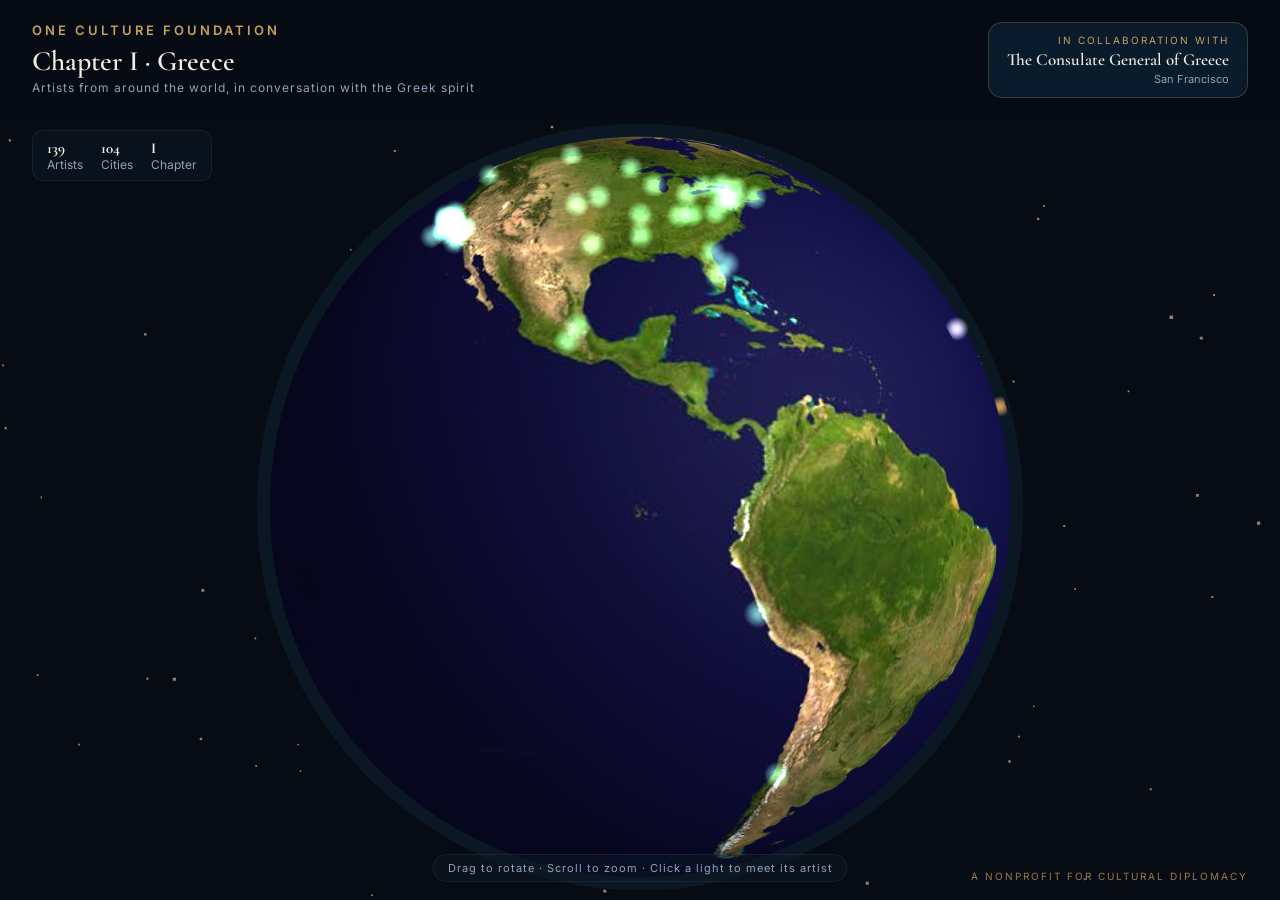
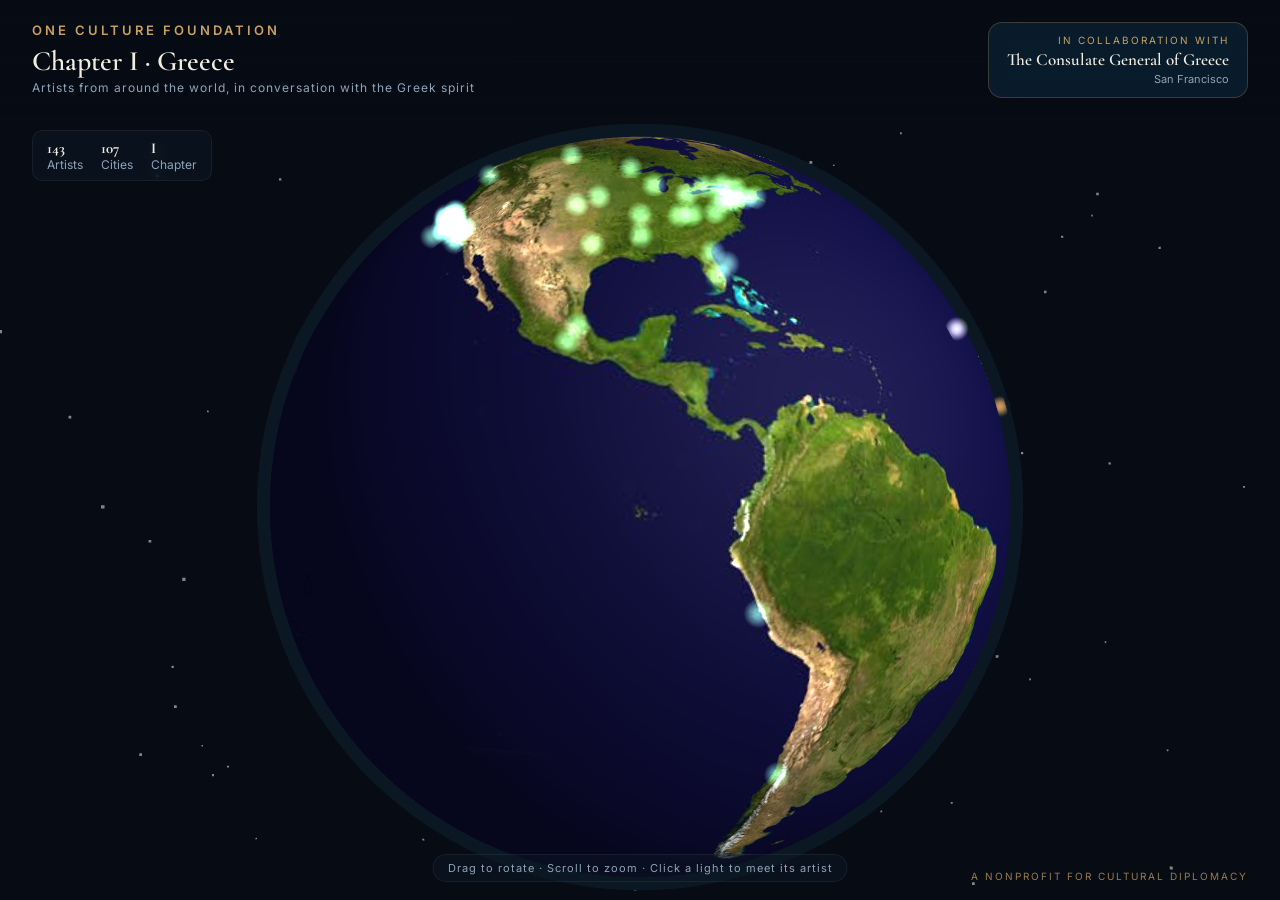
